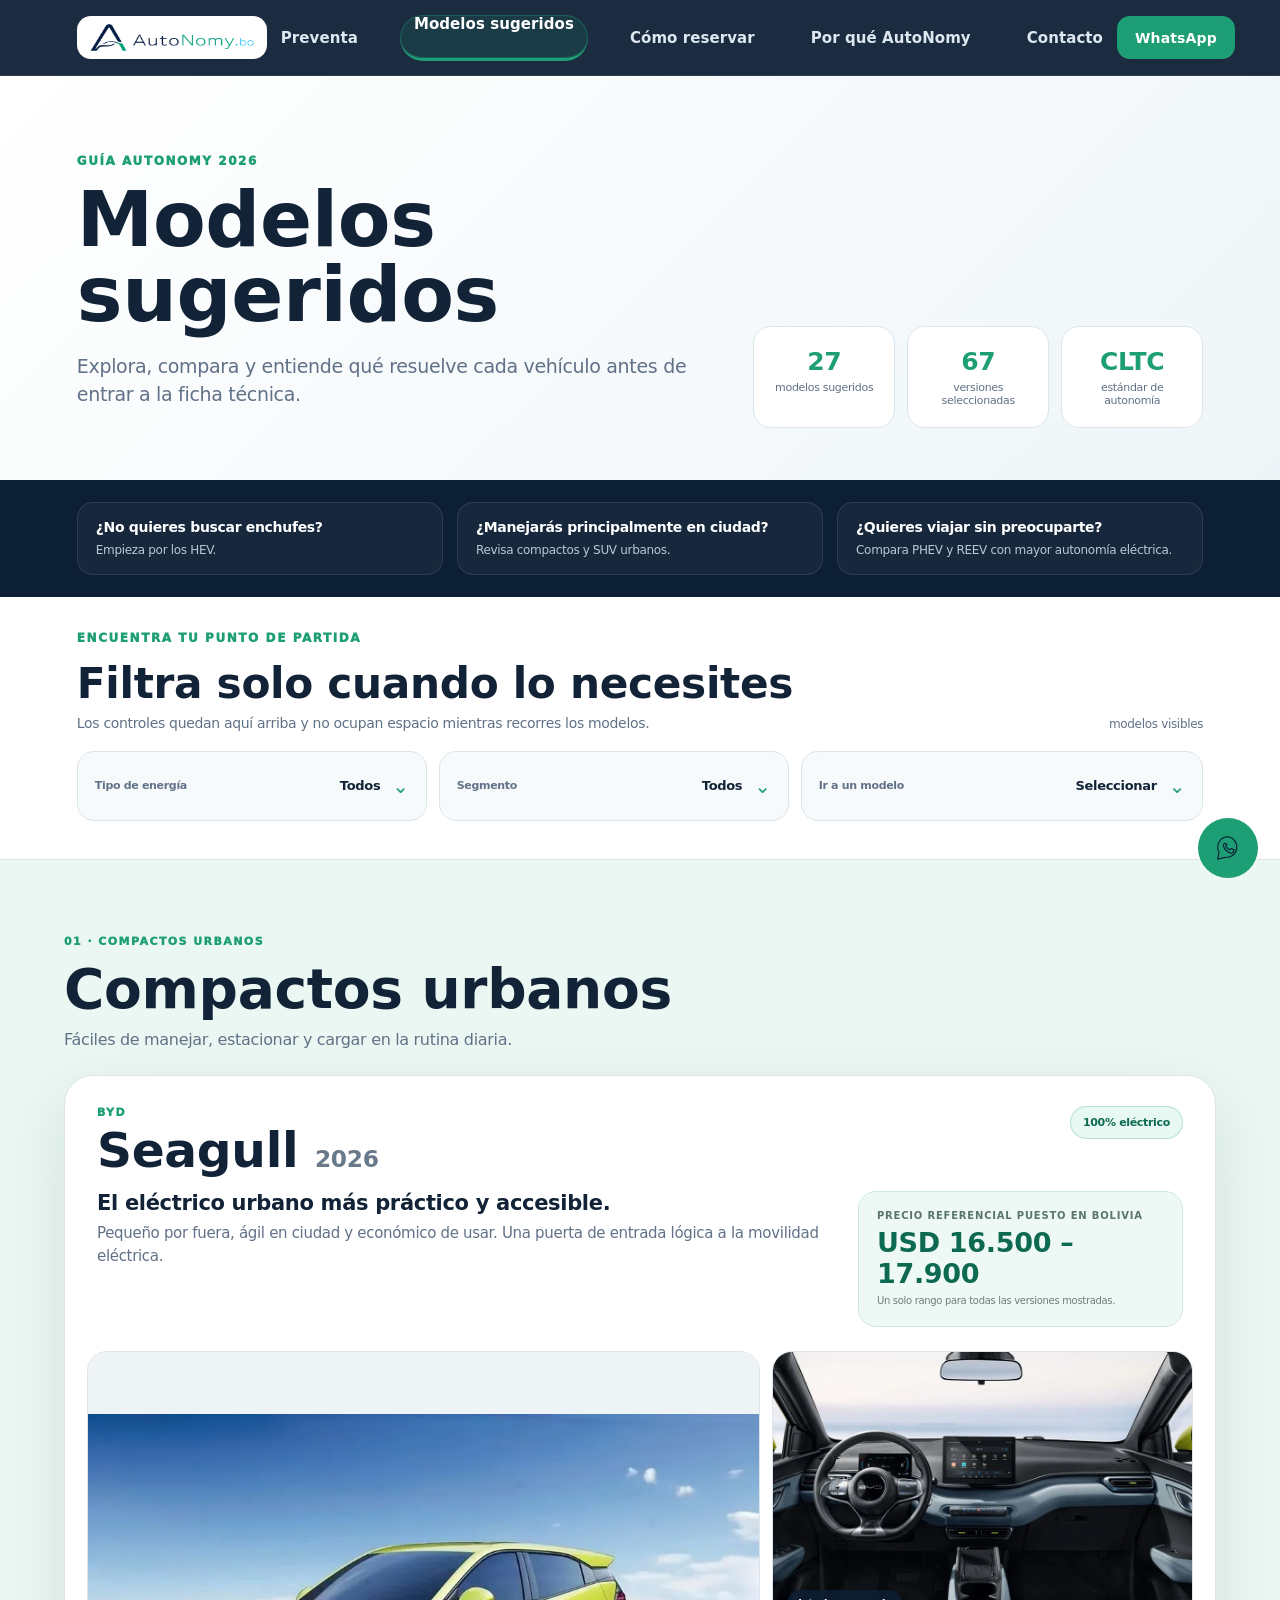
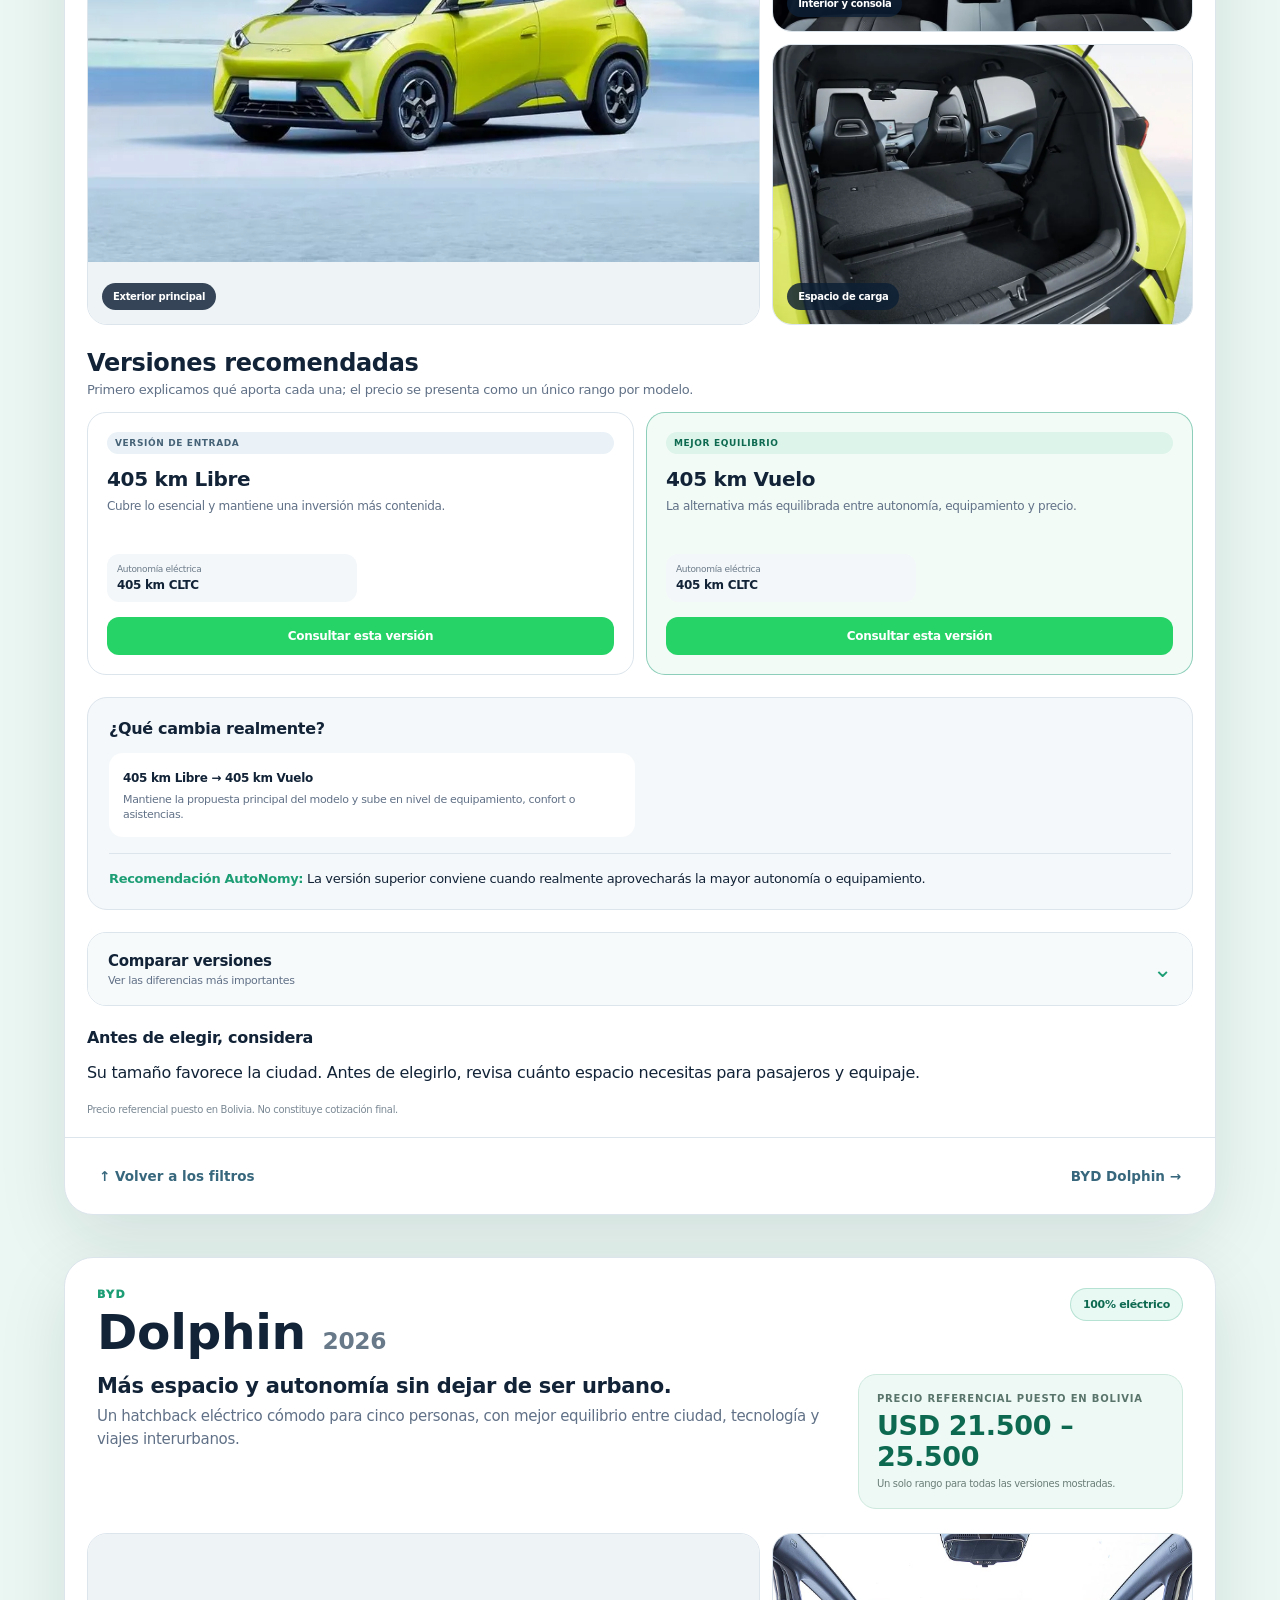
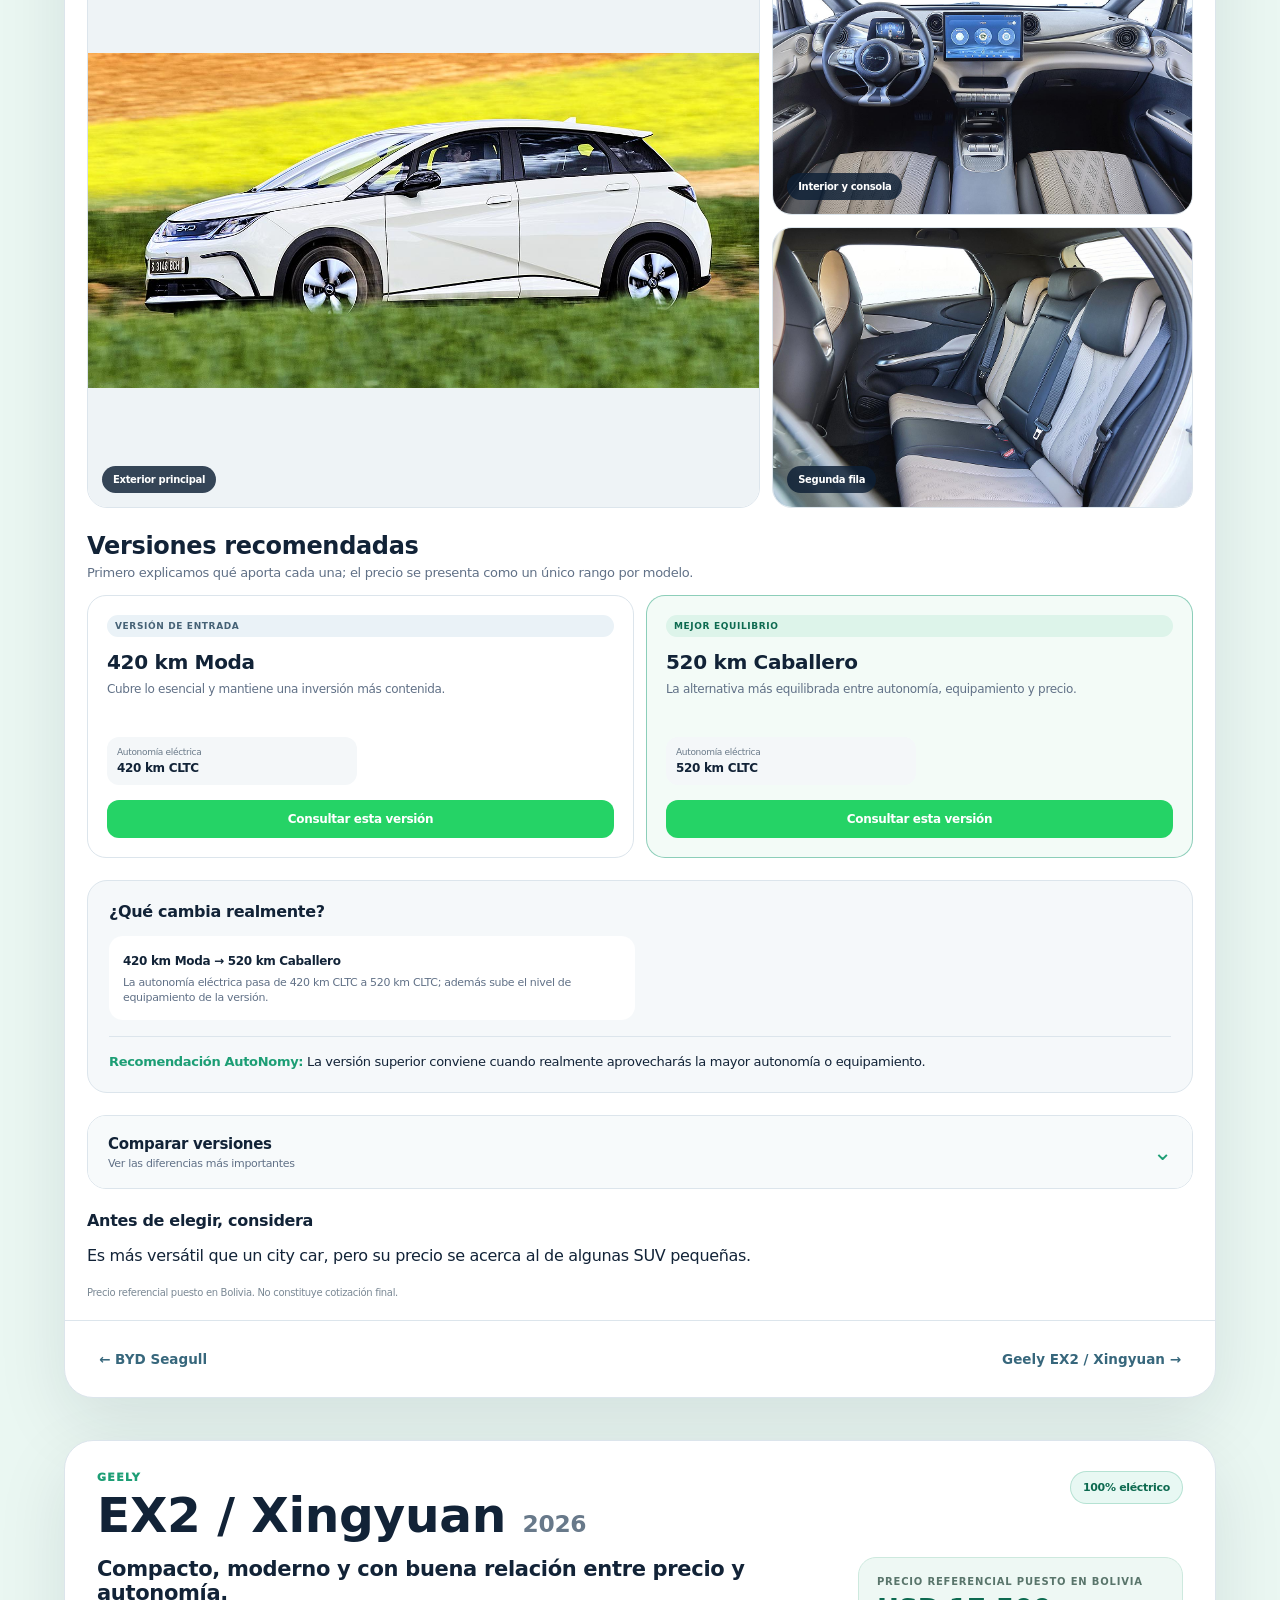
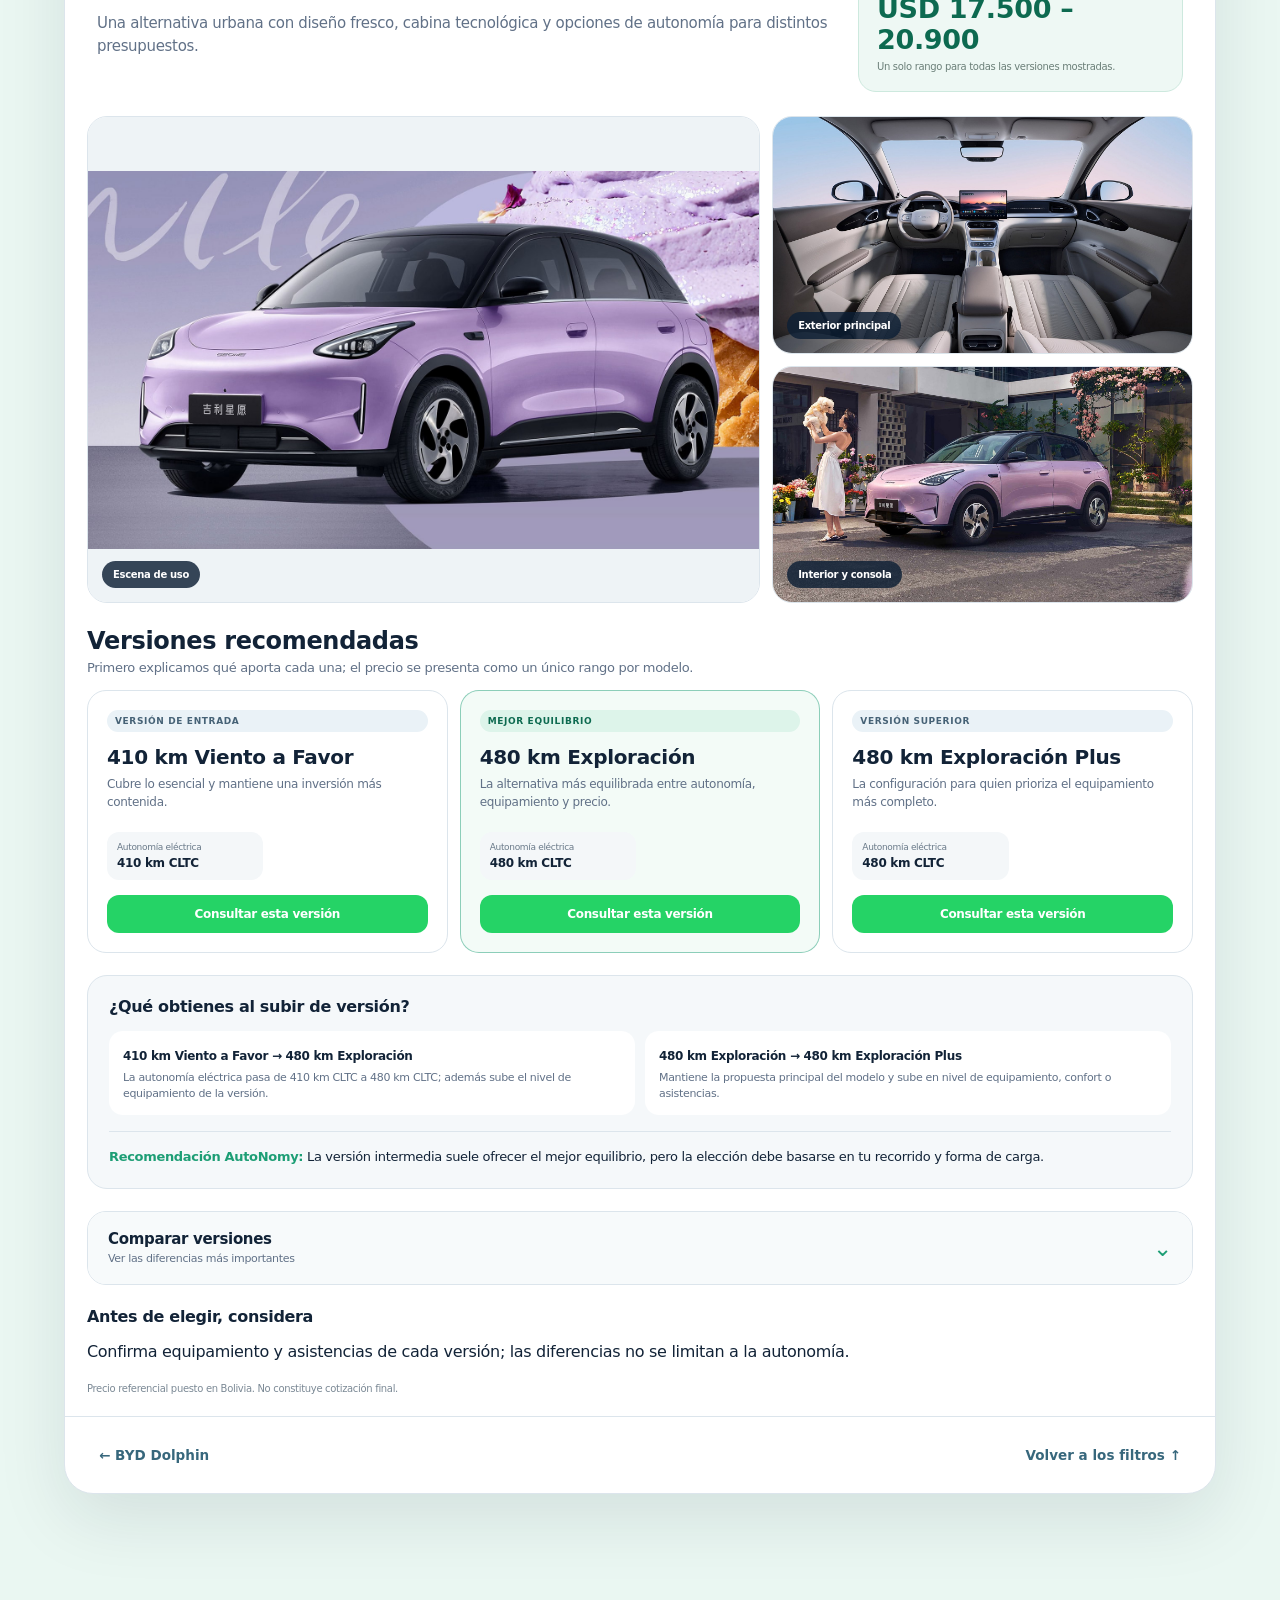
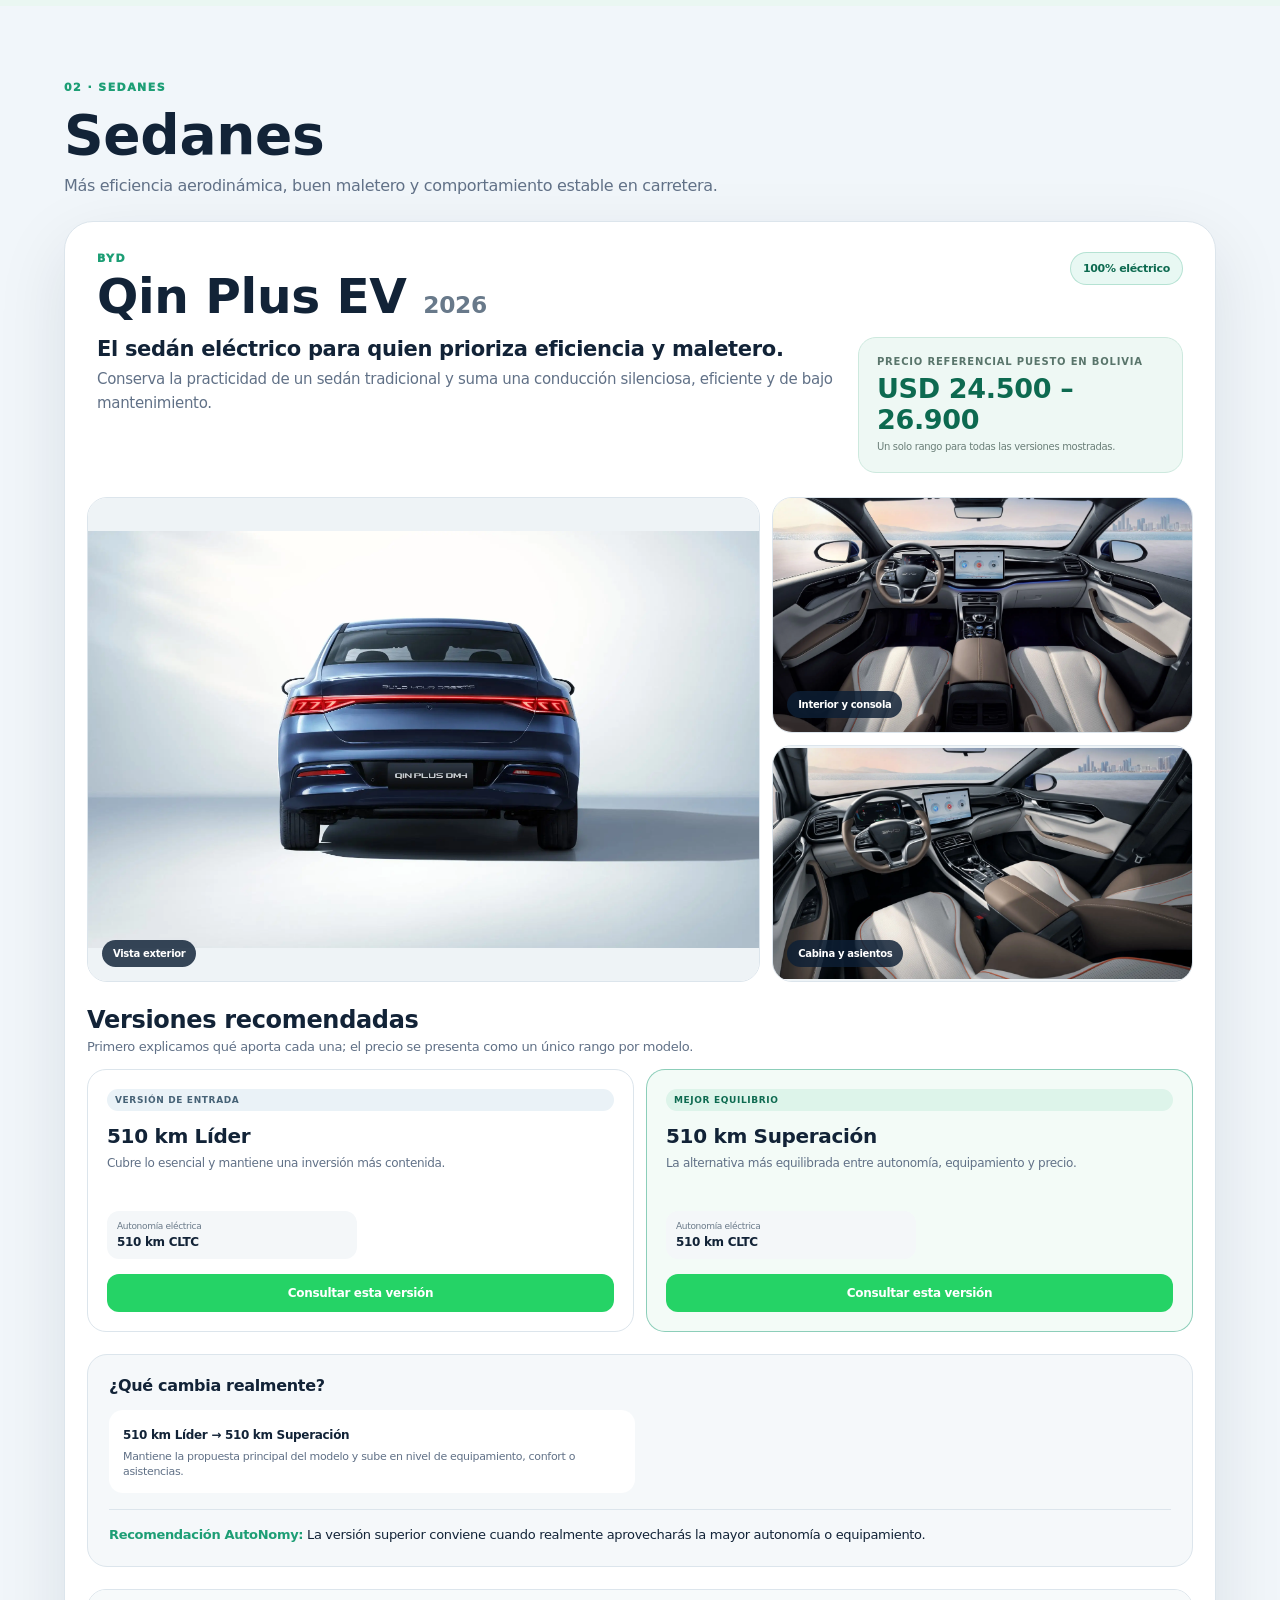
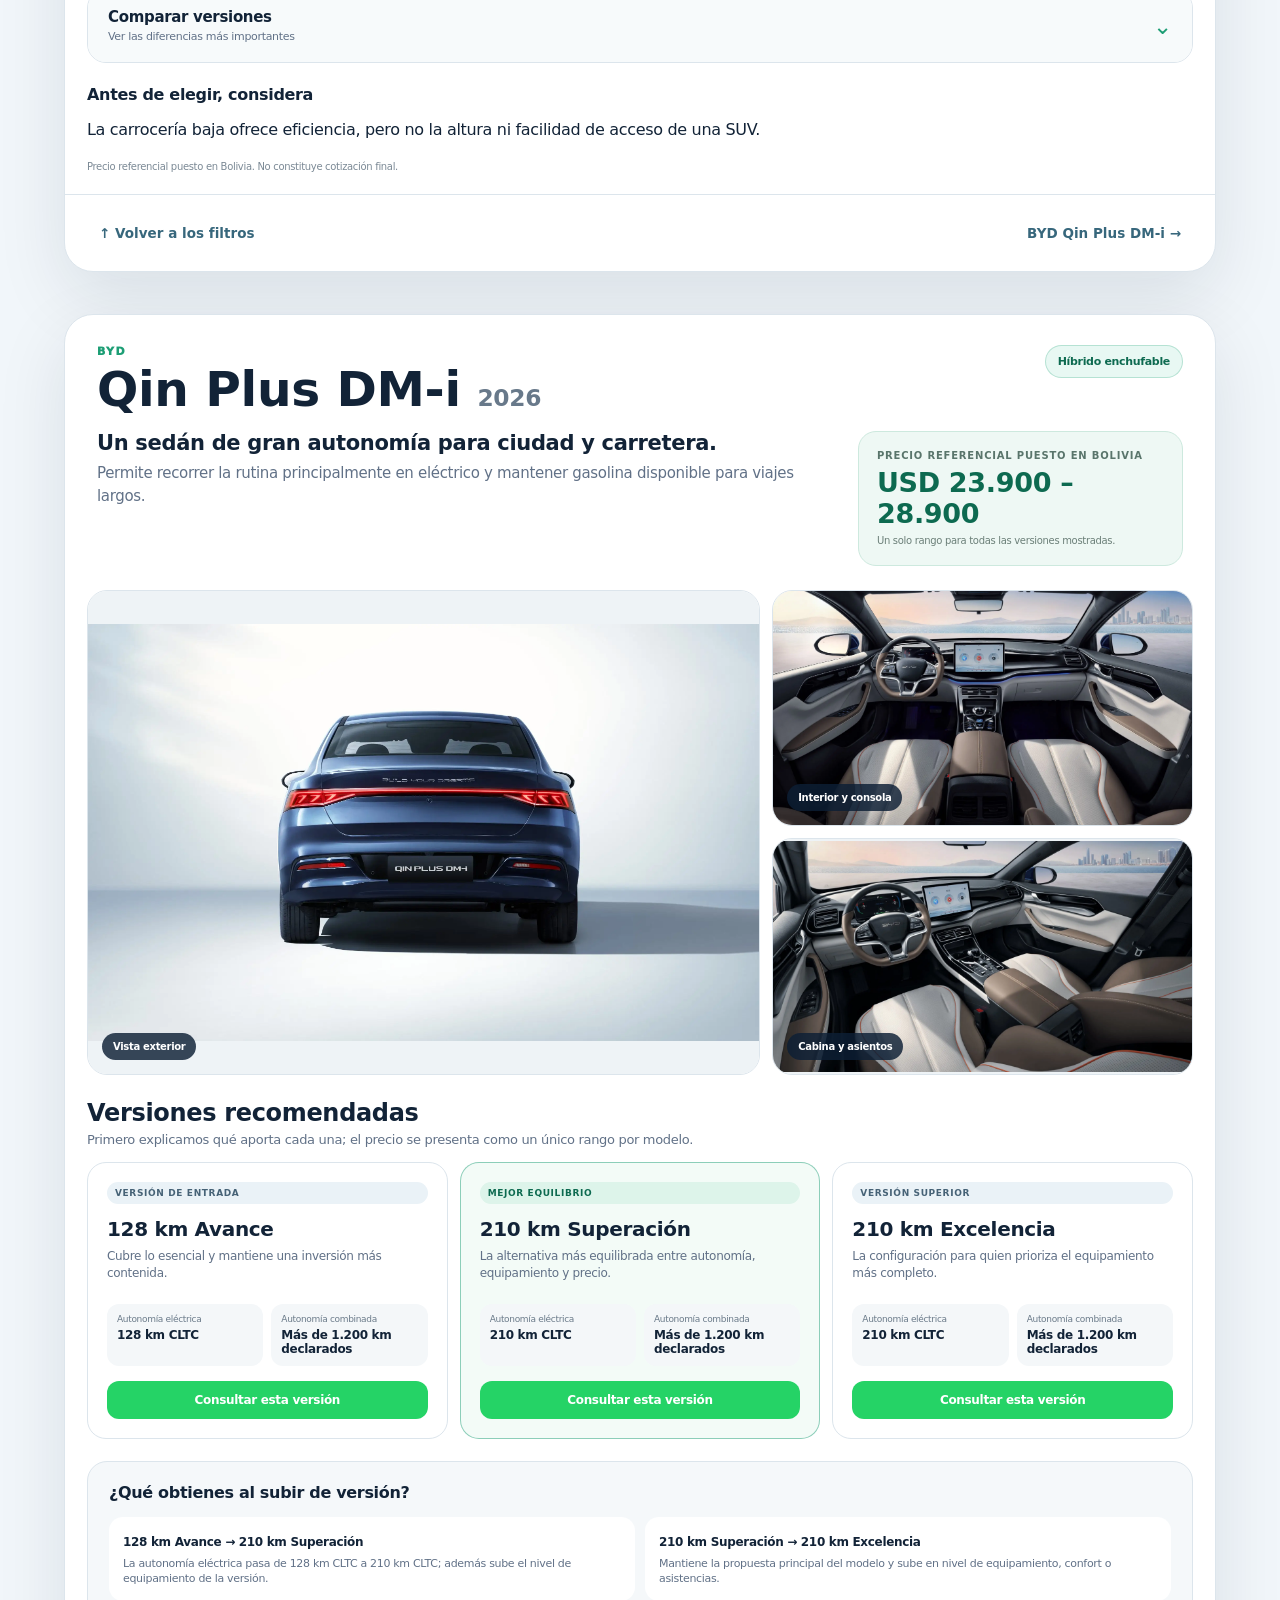
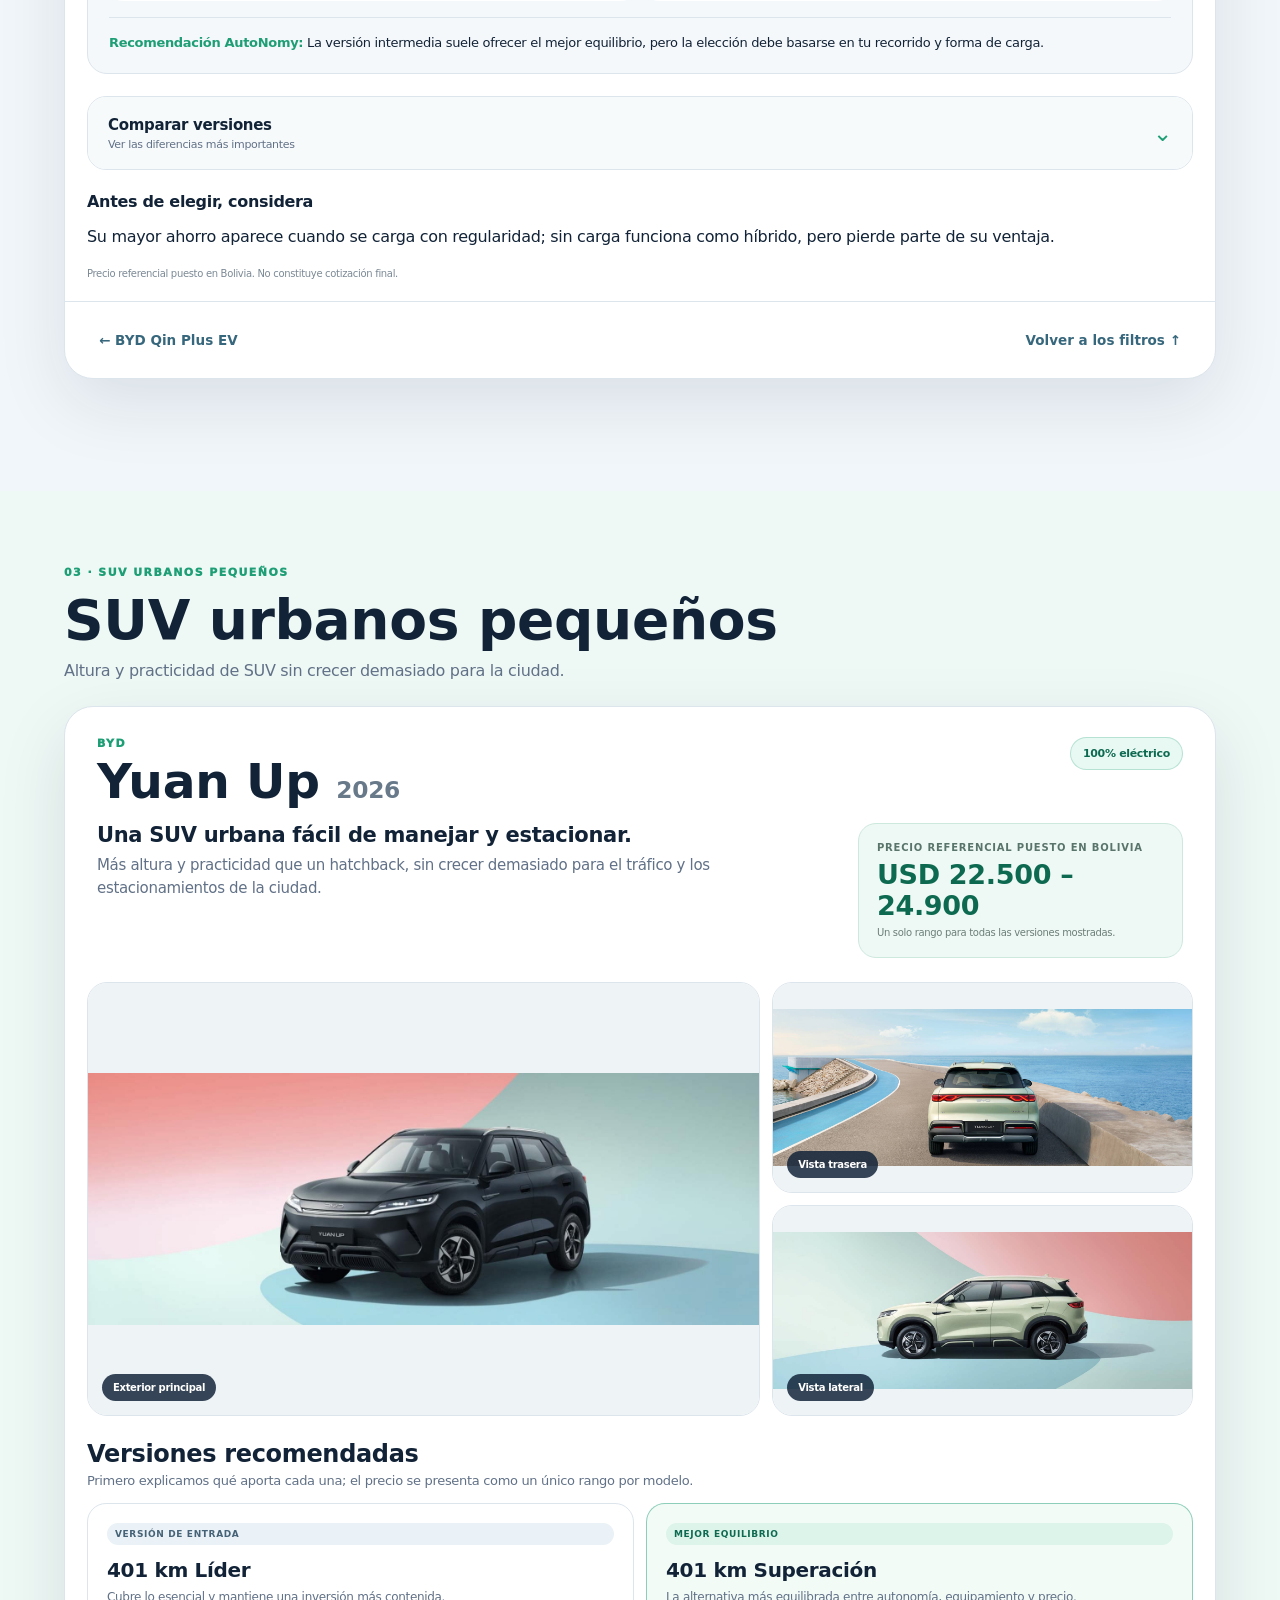
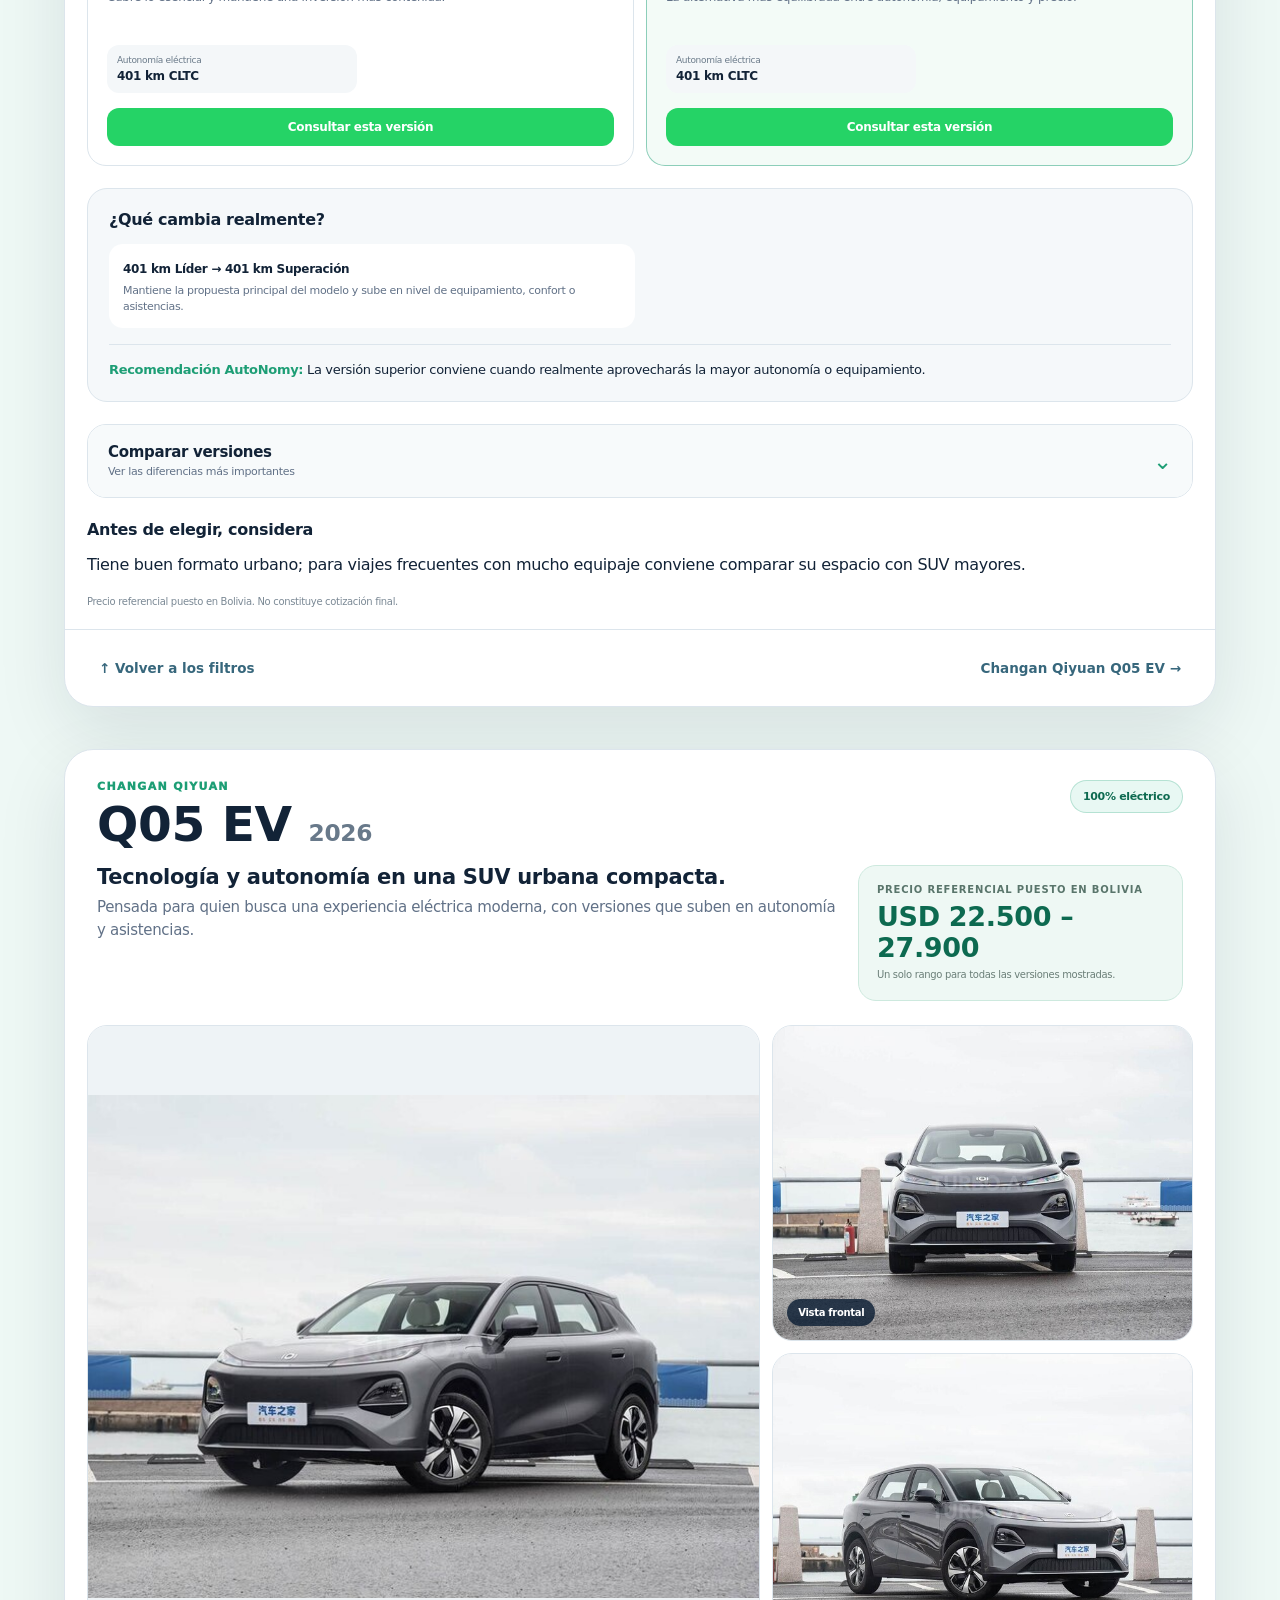
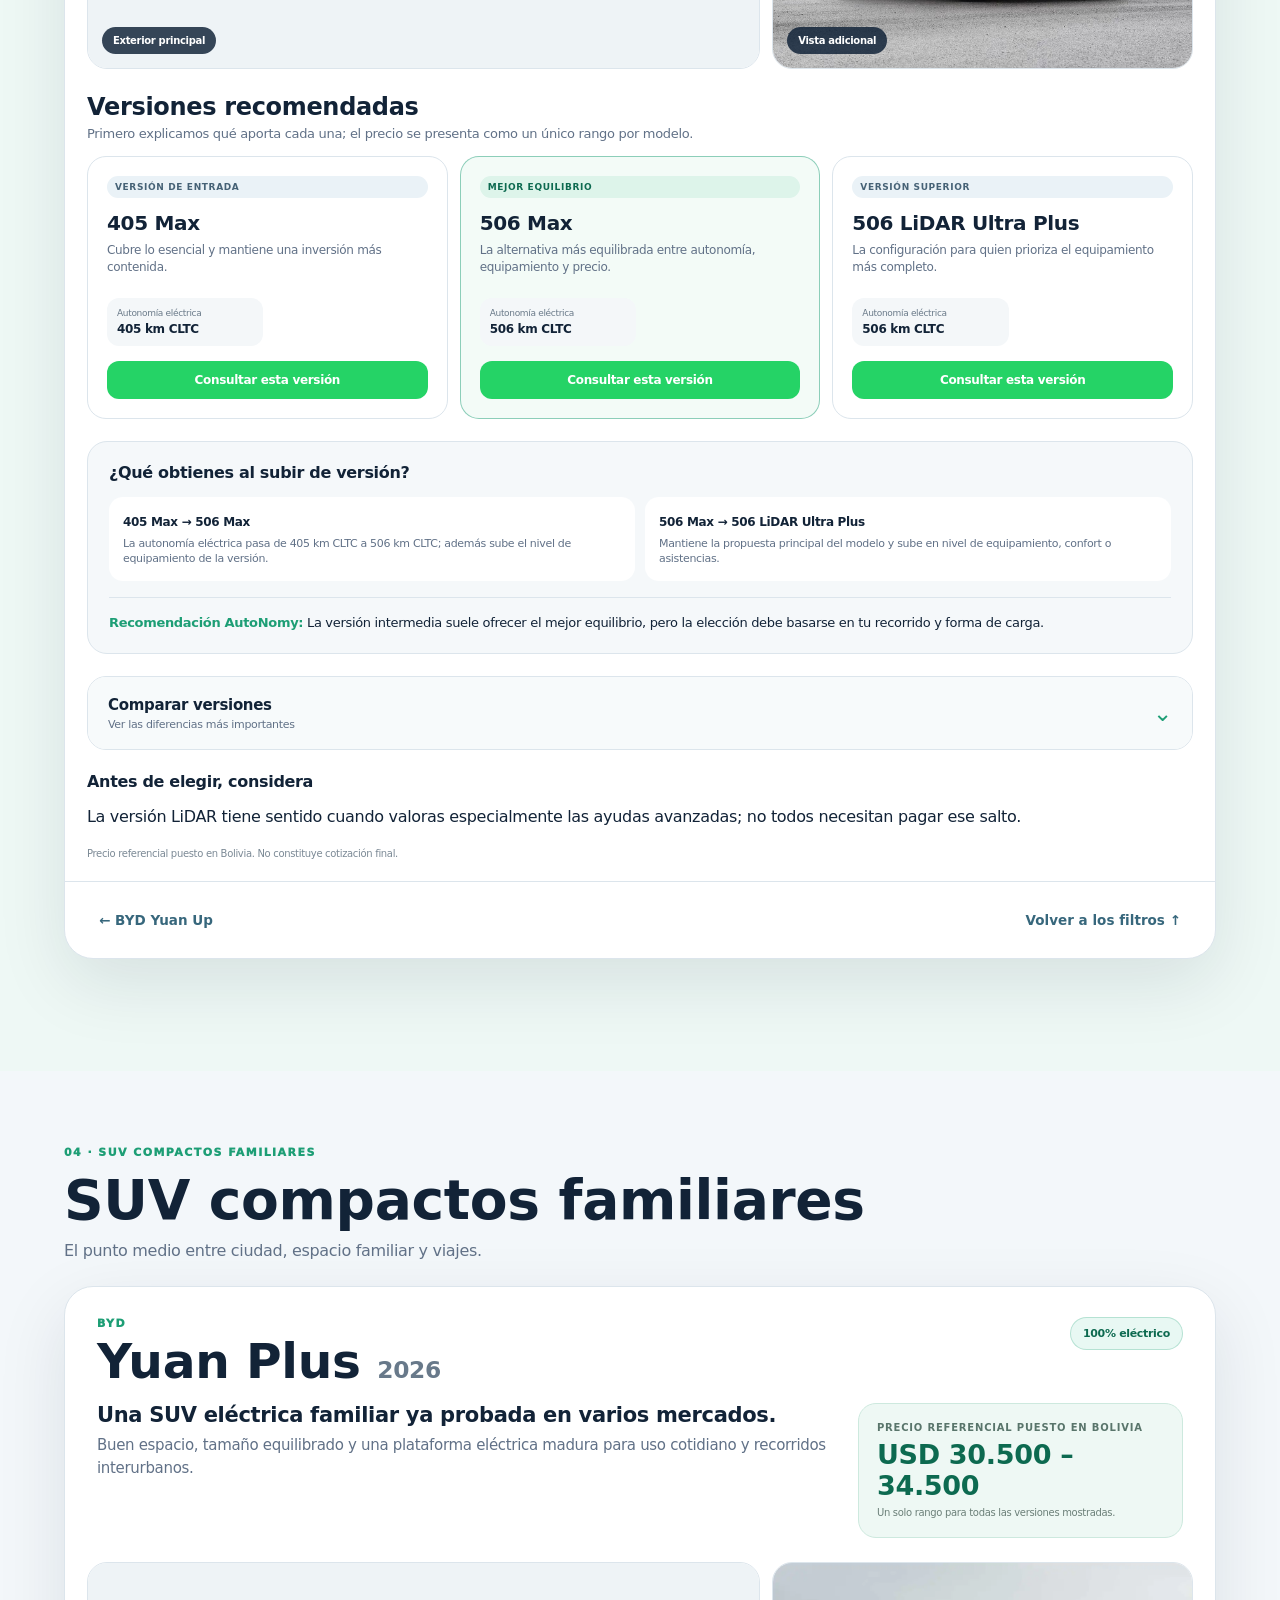
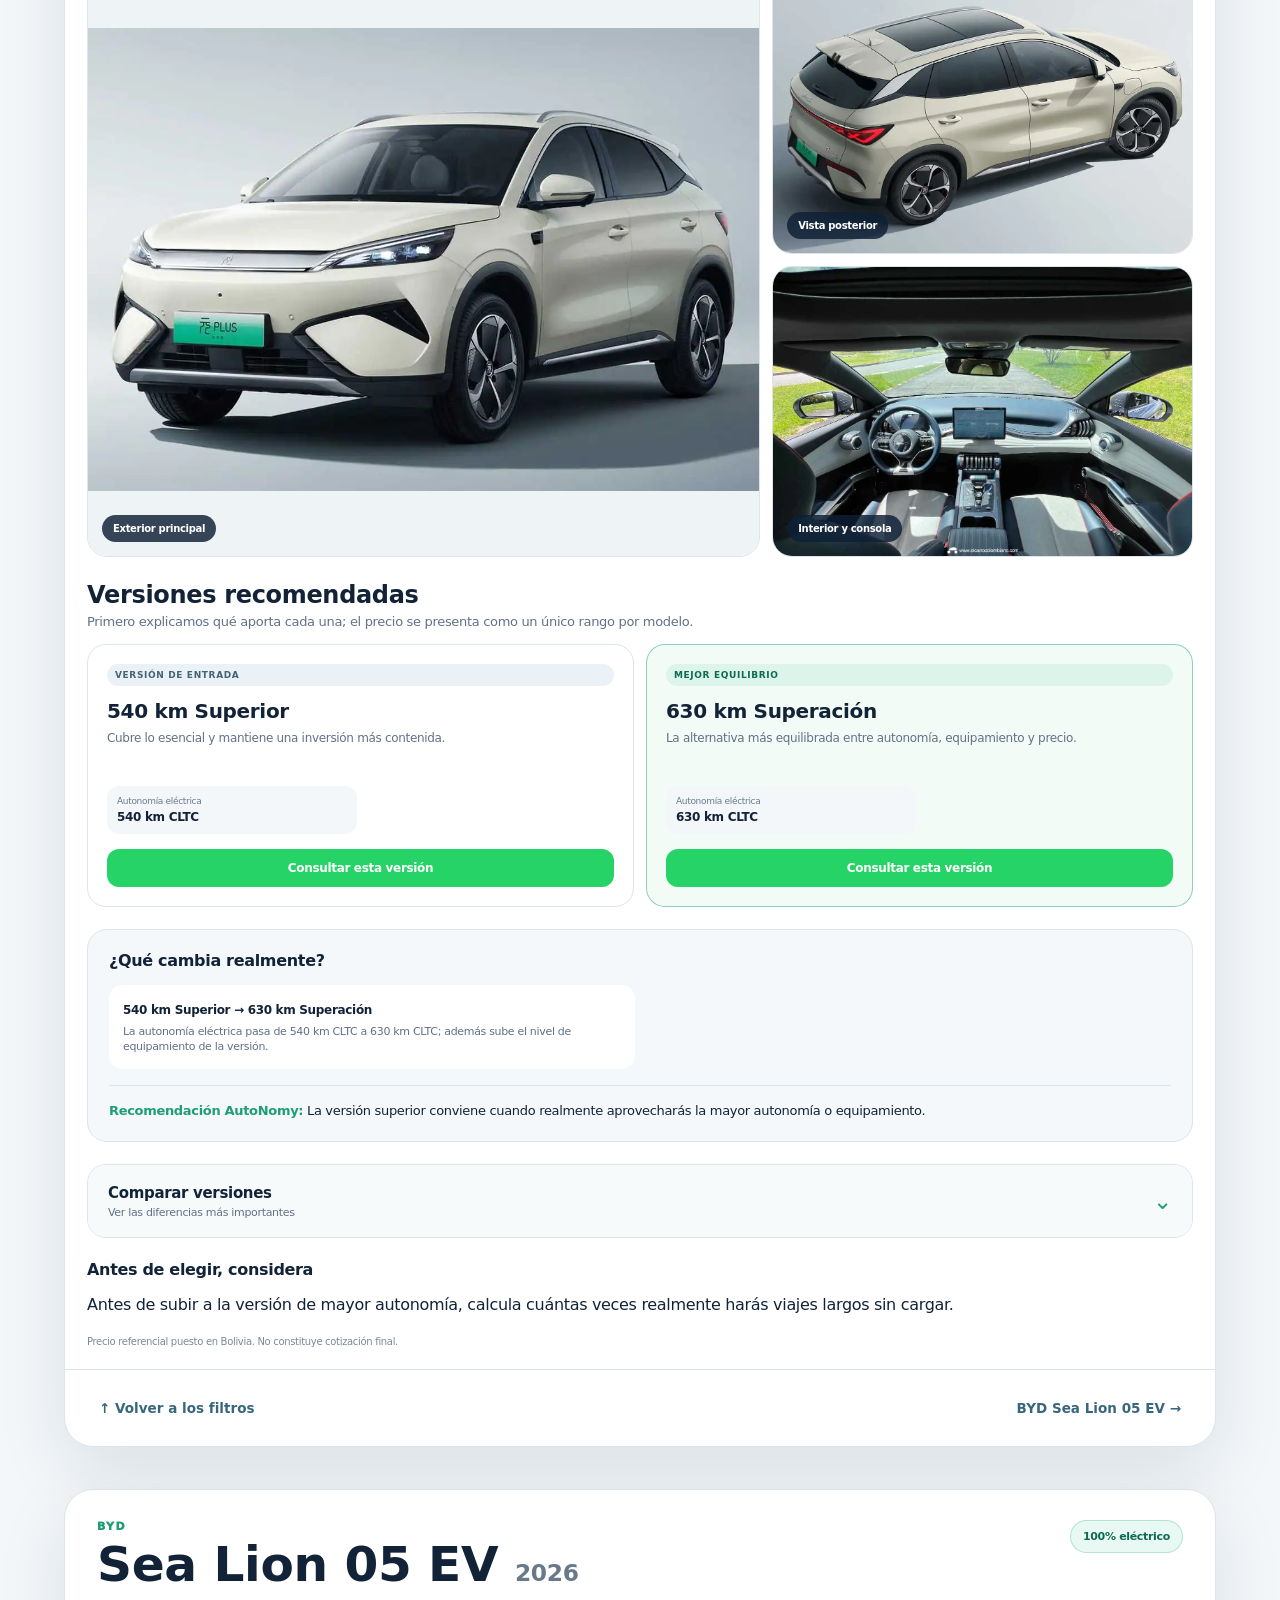
==== modelos-sugeridos.html @ 7941751a "Update modelos-sugeridos.html" ====
<!doctype html>
<html lang="es">
<head>
  <meta charset="UTF-8">
  <meta name="viewport" content="width=device-width, initial-scale=1.0">
  <title>Modelos sugeridos 2026 | AutoNomy.bo</title>
  <meta name="description" content="Guía AutoNomy de modelos electrificados sugeridos para Bolivia.">
  <meta name="theme-color" content="#0D1F35">
  <link rel="stylesheet" href="modelos-sugeridos.css">
</head>
<body>
  <header class="site-header">
    <a class="logo-wrap" href="index.html" aria-label="AutoNomy.bo inicio">
      <img src="assets/autonomy-logo.png" alt="AutoNomy.bo">
    </a>

    <nav class="nav-links" aria-label="Navegación principal">
      <a href="index.html#vehiculos">Preventa</a>
      <a class="active" href="modelos-sugeridos.html">Modelos sugeridos</a>
      <a href="index.html#reservar">Cómo reservar</a>
      <a href="index.html#autonomy">Por qué AutoNomy</a>
      <a href="index.html#contacto">Contacto</a>
    </nav>

    <a id="header-whatsapp" class="header-cta" target="_blank" rel="noopener">
      WhatsApp
    </a>
  </header>

  <main>
    <section class="page-hero">
      <div>
        <p class="eyebrow">Guía AutoNomy 2026</p>
        <h1>Modelos sugeridos</h1>
        <p>Explora, compara y entiende qué resuelve cada vehículo antes de entrar a la ficha técnica.</p>
      </div>
      <div class="hero-stats">
        <article><strong>27</strong><span>modelos sugeridos</span></article>
        <article><strong>67</strong><span>versiones seleccionadas</span></article>
        <article><strong>CLTC</strong><span>estándar de autonomía</span></article>
      </div>
    </section>

    <section class="quick-guidance">
      <article><strong>¿No quieres buscar enchufes?</strong><span>Empieza por los HEV.</span></article>
      <article><strong>¿Manejarás principalmente en ciudad?</strong><span>Revisa compactos y SUV urbanos.</span></article>
      <article><strong>¿Quieres viajar sin preocuparte?</strong><span>Compara PHEV y REEV con mayor autonomía eléctrica.</span></article>
    </section>

    <section id="filter-navigation" class="navigation-hub">
      <div class="filter-hub-heading">
        <div>
          <p class="eyebrow">Encuentra tu punto de partida</p>
          <h2>Filtra solo cuando lo necesites</h2>
          <p>Los controles quedan aquí arriba y no ocupan espacio mientras recorres los modelos.</p>
        </div>
        <div class="filter-status">
          <span class="filter-counter"></span>
          <button class="clear-filters" type="button">Limpiar filtros</button>
        </div>
      </div>

      <div class="filter-accordion">
        <details class="filter-panel" id="energy-filter-panel">
          <summary>
            <span>Tipo de energía</span>
            <strong id="energy-filter-summary">Todos</strong>
          </summary>
          <nav id="energy-nav" class="filter-options" aria-label="Filtrar por energía"></nav>
        </details>

        <details class="filter-panel" id="segment-filter-panel">
          <summary>
            <span>Segmento</span>
            <strong id="segment-filter-summary">Todos</strong>
          </summary>
          <nav id="segment-nav" class="filter-options" aria-label="Filtrar por segmento"></nav>
        </details>

        <details class="filter-panel filter-panel--models" id="model-filter-panel">
          <summary>
            <span>Ir a un modelo</span>
            <strong id="model-filter-summary">Seleccionar</strong>
          </summary>
          <nav id="model-nav" class="filter-options filter-options--models" aria-label="Ir a un modelo"></nav>
        </details>
      </div>
    </section>

    <div id="catalog"></div>

    <section class="final-cta">
      <p class="eyebrow">Asesoría AutoNomy</p>
      <h2>La mejor opción no siempre es la de mayor autonomía.</h2>
      <p>Cuéntanos cómo manejas, cuánto viajas y dónde puedes cargar. Te ayudamos a reducir la lista.</p>
      <a id="final-whatsapp" target="_blank" rel="noopener">Consultar por WhatsApp</a>
    </section>
  </main>

  <footer>
    <span>AutoNomy.bo · Movilidad que evoluciona</span>
    <a href="index.html">Volver a la preventa</a>
  </footer>

  <button id="back-to-top" type="button" aria-label="Volver arriba">↑</button>
  <a id="floating-whatsapp" class="floating-whatsapp" target="_blank" rel="noopener">
    <img src="assets/whatsapp.svg" alt="">
  </a>

  <div id="catalog-lightbox" class="catalog-lightbox" hidden role="dialog" aria-modal="true" aria-label="Galería ampliada del modelo">
    <button class="catalog-lightbox__close" type="button" aria-label="Cerrar galería">×</button>
    <img src="" alt="">
    <p></p>
  </div>

  <script>
    window.AUTONOMY_CATALOG = {"whatsapp": "59163560315", "priceDisclaimer": "Precio referencial puesto en Bolivia. No constituye cotización final.", "dataDisclaimer": "", "segments": [{"id": "compactos", "title": "Compactos urbanos", "short": "Compactos urbanos", "subtitle": "Fáciles de manejar, estacionar y cargar en la rutina diaria.", "background": "#EAF7F2", "accent": "#1D9E75"}, {"id": "sedanes", "title": "Sedanes", "short": "Sedanes", "subtitle": "Más eficiencia aerodinámica, buen maletero y comportamiento estable en carretera.", "background": "#F1F6FA", "accent": "#1D9E75"}, {"id": "suv-urbanos", "title": "SUV urbanos pequeños", "short": "SUV urbanos pequeños", "subtitle": "Altura y practicidad de SUV sin crecer demasiado para la ciudad.", "background": "#EEF8F5", "accent": "#1D9E75"}, {"id": "suv-compactos", "title": "SUV compactos familiares", "short": "SUV compactos familiares", "subtitle": "El punto medio entre ciudad, espacio familiar y viajes.", "background": "#F3F7FA", "accent": "#1D9E75"}, {"id": "suv-medianos", "title": "SUV medianos familiares", "short": "SUV medianos familiares", "subtitle": "Más amplitud, confort y presencia para uso familiar frecuente.", "background": "#EEF7F4", "accent": "#1D9E75"}, {"id": "aventureros", "title": "Off-road y aventura", "short": "Off-road y aventura", "subtitle": "Diseño robusto y mayor capacidad para caminos y escapadas.", "background": "#F4F7FA", "accent": "#1D9E75"}, {"id": "exigentes", "title": "HEV tradicionales y SUV de uso exigente", "short": "HEV tradicionales y SUV de uso exigente", "subtitle": "Opciones para quien prioriza viajes, capacidad o uso sin enchufes.", "background": "#EEF6F3", "accent": "#1D9E75"}], "models": [{"segment": "compactos", "segment_label": "Compactos urbanos", "brand": "BYD", "name": "Seagull", "tech": "100% eléctrico", "tagline": "El eléctrico urbano más práctico y accesible.", "description": "Pequeño por fuera, ágil en ciudad y económico de usar. Una puerta de entrada lógica a la movilidad eléctrica.", "consider": "Su tamaño favorece la ciudad. Antes de elegirlo, revisa cuánto espacio necesitas para pasajeros y equipaje.", "versions": [{"name": "405 km Libre", "evRange": "405 km CLTC", "combined": "No aplica", "price": 16500, "role": "Versión de entrada", "recommended": false, "summary": "Cubre lo esencial y mantiene una inversión más contenida.", "battery": "Dato por confirmar", "power": "Dato por confirmar", "torque": "Dato por confirmar", "drivetrain": "Dato por confirmar", "dc": "Dato por confirmar", "ac": "Dato por confirmar", "camera": "Dato por confirmar", "adas": "Dato por confirmar"}, {"name": "405 km Vuelo", "evRange": "405 km CLTC", "combined": "No aplica", "price": 17900, "role": "Mejor equilibrio", "recommended": true, "summary": "La alternativa más equilibrada entre autonomía, equipamiento y precio.", "battery": "Dato por confirmar", "power": "Dato por confirmar", "torque": "Dato por confirmar", "drivetrain": "Dato por confirmar", "dc": "Dato por confirmar", "ac": "Dato por confirmar", "camera": "Dato por confirmar", "adas": "Dato por confirmar"}], "id": "byd-seagull", "images": ["assets/modelos-reales/byd-seagull/exterior.webp", "assets/modelos-reales/byd-seagull/interior.webp", "assets/modelos-reales/byd-seagull/espacio.webp"], "image_status": "real", "persona": "El eléctrico urbano más práctico y accesible.", "competitors": ["Alternativas del mismo segmento", "Versiones cercanas en precio"], "rangeMin": 16500, "rangeMax": 17900, "common": {"dimensions": "Dato por confirmar", "wheelbase": "Dato por confirmar", "seats": "4–5 plazas", "trunk": "Dato por confirmar", "suspension": "Dato por confirmar", "screen": "Dato por confirmar", "instrument": "Dato por confirmar", "v2l": "Dato por confirmar"}, "upgrade": [{"from": "405 km Libre", "to": "405 km Vuelo", "text": "Sube en autonomía, equipamiento o asistencias. Los detalles exactos quedan pendientes de validar por versión."}], "recommendation": "La versión superior conviene cuando realmente aprovecharás la mayor autonomía o equipamiento.", "imageLabels": ["Exterior principal", "Interior y consola", "Espacio de carga"]}, {"segment": "compactos", "segment_label": "Compactos urbanos", "brand": "BYD", "name": "Dolphin", "tech": "100% eléctrico", "tagline": "Más espacio y autonomía sin dejar de ser urbano.", "description": "Un hatchback eléctrico cómodo para cinco personas, con mejor equilibrio entre ciudad, tecnología y viajes interurbanos.", "consider": "Es más versátil que un city car, pero su precio se acerca al de algunas SUV pequeñas.", "versions": [{"name": "420 km Moda", "evRange": "420 km CLTC", "combined": "No aplica", "price": 21500, "role": "Versión de entrada", "recommended": false, "summary": "Cubre lo esencial y mantiene una inversión más contenida.", "battery": "Dato por confirmar", "power": "Dato por confirmar", "torque": "Dato por confirmar", "drivetrain": "Dato por confirmar", "dc": "Dato por confirmar", "ac": "Dato por confirmar", "camera": "Dato por confirmar", "adas": "Dato por confirmar"}, {"name": "520 km Caballero", "evRange": "520 km CLTC", "combined": "No aplica", "price": 25500, "role": "Mejor equilibrio", "recommended": true, "summary": "La alternativa más equilibrada entre autonomía, equipamiento y precio.", "battery": "Dato por confirmar", "power": "Dato por confirmar", "torque": "Dato por confirmar", "drivetrain": "Dato por confirmar", "dc": "Dato por confirmar", "ac": "Dato por confirmar", "camera": "Dato por confirmar", "adas": "Dato por confirmar"}], "id": "byd-dolphin", "images": ["assets/modelos-reales/byd-dolphin/exterior.jpg", "assets/modelos-reales/byd-dolphin/interior.jpg", "assets/modelos-reales/byd-dolphin/espacio.jpg"], "image_status": "real", "persona": "Más espacio y autonomía sin dejar de ser urbano.", "competitors": ["Alternativas del mismo segmento", "Versiones cercanas en precio"], "rangeMin": 21500, "rangeMax": 25500, "common": {"dimensions": "Dato por confirmar", "wheelbase": "Dato por confirmar", "seats": "5 plazas", "trunk": "Dato por confirmar", "suspension": "Dato por confirmar", "screen": "Dato por confirmar", "instrument": "Dato por confirmar", "v2l": "Dato por confirmar"}, "upgrade": [{"from": "420 km Moda", "to": "520 km Caballero", "text": "Sube en autonomía, equipamiento o asistencias. Los detalles exactos quedan pendientes de validar por versión."}], "recommendation": "La versión superior conviene cuando realmente aprovecharás la mayor autonomía o equipamiento.", "imageLabels": ["Exterior principal", "Interior y consola", "Segunda fila"]}, {"segment": "compactos", "segment_label": "Compactos urbanos", "brand": "Geely", "name": "EX2 / Xingyuan", "tech": "100% eléctrico", "tagline": "Compacto, moderno y con buena relación entre precio y autonomía.", "description": "Una alternativa urbana con diseño fresco, cabina tecnológica y opciones de autonomía para distintos presupuestos.", "consider": "Confirma equipamiento y asistencias de cada versión; las diferencias no se limitan a la autonomía.", "versions": [{"name": "410 km Viento a Favor", "evRange": "410 km CLTC", "combined": "No aplica", "price": 17500, "role": "Versión de entrada", "recommended": false, "summary": "Cubre lo esencial y mantiene una inversión más contenida.", "battery": "Dato por confirmar", "power": "Dato por confirmar", "torque": "Dato por confirmar", "drivetrain": "Dato por confirmar", "dc": "Dato por confirmar", "ac": "Dato por confirmar", "camera": "Dato por confirmar", "adas": "Dato por confirmar"}, {"name": "480 km Exploración", "evRange": "480 km CLTC", "combined": "No aplica", "price": 19500, "role": "Mejor equilibrio", "recommended": true, "summary": "La alternativa más equilibrada entre autonomía, equipamiento y precio.", "battery": "Dato por confirmar", "power": "Dato por confirmar", "torque": "Dato por confirmar", "drivetrain": "Dato por confirmar", "dc": "Dato por confirmar", "ac": "Dato por confirmar", "camera": "Dato por confirmar", "adas": "Dato por confirmar"}, {"name": "480 km Exploración Plus", "evRange": "480 km CLTC", "combined": "No aplica", "price": 20900, "role": "Versión superior", "recommended": false, "summary": "La configuración para quien prioriza el equipamiento más completo.", "battery": "Dato por confirmar", "power": "Dato por confirmar", "torque": "Dato por confirmar", "drivetrain": "Dato por confirmar", "dc": "Dato por confirmar", "ac": "Dato por confirmar", "camera": "Dato por confirmar", "adas": "Dato por confirmar"}], "id": "geely-ex2-xingyuan", "images": ["assets/modelos-reales/geely-ex2-xingyuan/exterior.jpg", "assets/modelos-reales/geely-ex2-xingyuan/interior.jpg", "assets/modelos-reales/geely-ex2-xingyuan/espacio.jpg"], "image_status": "real", "persona": "Compacto, moderno y con buena relación entre precio y autonomía.", "competitors": ["Alternativas del mismo segmento", "Versiones cercanas en precio"], "rangeMin": 17500, "rangeMax": 20900, "common": {"dimensions": "Dato por confirmar", "wheelbase": "Dato por confirmar", "seats": "5 plazas", "trunk": "Dato por confirmar", "suspension": "Dato por confirmar", "screen": "Dato por confirmar", "instrument": "Dato por confirmar", "v2l": "Dato por confirmar"}, "upgrade": [{"from": "410 km Viento a Favor", "to": "480 km Exploración", "text": "Sube en autonomía, equipamiento o asistencias. Los detalles exactos quedan pendientes de validar por versión."}, {"from": "480 km Exploración", "to": "480 km Exploración Plus", "text": "Sube en autonomía, equipamiento o asistencias. Los detalles exactos quedan pendientes de validar por versión."}], "recommendation": "La versión intermedia suele ofrecer el mejor equilibrio, pero la elección debe basarse en tu recorrido y forma de carga.", "imageLabels": ["Escena de uso", "Exterior principal", "Interior y consola"]}, {"segment": "sedanes", "segment_label": "Sedanes", "brand": "BYD", "name": "Qin Plus EV", "tech": "100% eléctrico", "tagline": "El sedán eléctrico para quien prioriza eficiencia y maletero.", "description": "Conserva la practicidad de un sedán tradicional y suma una conducción silenciosa, eficiente y de bajo mantenimiento.", "consider": "La carrocería baja ofrece eficiencia, pero no la altura ni facilidad de acceso de una SUV.", "versions": [{"name": "510 km Líder", "evRange": "510 km CLTC", "combined": "No aplica", "price": 24500, "role": "Versión de entrada", "recommended": false, "summary": "Cubre lo esencial y mantiene una inversión más contenida.", "battery": "Dato por confirmar", "power": "Dato por confirmar", "torque": "Dato por confirmar", "drivetrain": "Dato por confirmar", "dc": "Dato por confirmar", "ac": "Dato por confirmar", "camera": "Dato por confirmar", "adas": "Dato por confirmar"}, {"name": "510 km Superación", "evRange": "510 km CLTC", "combined": "No aplica", "price": 26900, "role": "Mejor equilibrio", "recommended": true, "summary": "La alternativa más equilibrada entre autonomía, equipamiento y precio.", "battery": "Dato por confirmar", "power": "Dato por confirmar", "torque": "Dato por confirmar", "drivetrain": "Dato por confirmar", "dc": "Dato por confirmar", "ac": "Dato por confirmar", "camera": "Dato por confirmar", "adas": "Dato por confirmar"}], "id": "byd-qin-plus-ev", "images": ["assets/modelos-reales/byd-qin-plus/01-main.webp", "assets/modelos-reales/byd-qin-plus/02-view.webp", "assets/modelos-reales/byd-qin-plus/03-detail.webp"], "image_status": "real", "persona": "El sedán eléctrico para quien prioriza eficiencia y maletero.", "competitors": ["Alternativas del mismo segmento", "Versiones cercanas en precio"], "rangeMin": 24500, "rangeMax": 26900, "common": {"dimensions": "Dato por confirmar", "wheelbase": "Dato por confirmar", "seats": "5 plazas", "trunk": "Dato por confirmar", "suspension": "Dato por confirmar", "screen": "Dato por confirmar", "instrument": "Dato por confirmar", "v2l": "Dato por confirmar"}, "upgrade": [{"from": "510 km Líder", "to": "510 km Superación", "text": "Sube en autonomía, equipamiento o asistencias. Los detalles exactos quedan pendientes de validar por versión."}], "recommendation": "La versión superior conviene cuando realmente aprovecharás la mayor autonomía o equipamiento.", "imageLabels": ["Vista exterior", "Interior y consola", "Cabina y asientos"]}, {"segment": "sedanes", "segment_label": "Sedanes", "brand": "BYD", "name": "Qin Plus DM-i", "tech": "Híbrido enchufable", "tagline": "Un sedán de gran autonomía para ciudad y carretera.", "description": "Permite recorrer la rutina principalmente en eléctrico y mantener gasolina disponible para viajes largos.", "consider": "Su mayor ahorro aparece cuando se carga con regularidad; sin carga funciona como híbrido, pero pierde parte de su ventaja.", "versions": [{"name": "128 km Avance", "evRange": "128 km CLTC", "combined": "Más de 1.200 km declarados", "price": 23900, "role": "Versión de entrada", "recommended": false, "summary": "Cubre lo esencial y mantiene una inversión más contenida.", "battery": "Dato por confirmar", "power": "Dato por confirmar", "torque": "Dato por confirmar", "drivetrain": "Dato por confirmar", "dc": "Dato por confirmar", "ac": "Dato por confirmar", "camera": "Dato por confirmar", "adas": "Dato por confirmar"}, {"name": "210 km Superación", "evRange": "210 km CLTC", "combined": "Más de 1.200 km declarados", "price": 26900, "role": "Mejor equilibrio", "recommended": true, "summary": "La alternativa más equilibrada entre autonomía, equipamiento y precio.", "battery": "Dato por confirmar", "power": "Dato por confirmar", "torque": "Dato por confirmar", "drivetrain": "Dato por confirmar", "dc": "Dato por confirmar", "ac": "Dato por confirmar", "camera": "Dato por confirmar", "adas": "Dato por confirmar"}, {"name": "210 km Excelencia", "evRange": "210 km CLTC", "combined": "Más de 1.200 km declarados", "price": 28900, "role": "Versión superior", "recommended": false, "summary": "La configuración para quien prioriza el equipamiento más completo.", "battery": "Dato por confirmar", "power": "Dato por confirmar", "torque": "Dato por confirmar", "drivetrain": "Dato por confirmar", "dc": "Dato por confirmar", "ac": "Dato por confirmar", "camera": "Dato por confirmar", "adas": "Dato por confirmar"}], "id": "byd-qin-plus-dm-i", "images": ["assets/modelos-reales/byd-qin-plus/01-main.webp", "assets/modelos-reales/byd-qin-plus/02-view.webp", "assets/modelos-reales/byd-qin-plus/03-detail.webp"], "image_status": "real", "persona": "Un sedán de gran autonomía para ciudad y carretera.", "competitors": ["Alternativas del mismo segmento", "Versiones cercanas en precio"], "rangeMin": 23900, "rangeMax": 28900, "common": {"dimensions": "Dato por confirmar", "wheelbase": "Dato por confirmar", "seats": "5 plazas", "trunk": "Dato por confirmar", "suspension": "Dato por confirmar", "screen": "Dato por confirmar", "instrument": "Dato por confirmar", "v2l": "Dato por confirmar"}, "upgrade": [{"from": "128 km Avance", "to": "210 km Superación", "text": "Sube en autonomía, equipamiento o asistencias. Los detalles exactos quedan pendientes de validar por versión."}, {"from": "210 km Superación", "to": "210 km Excelencia", "text": "Sube en autonomía, equipamiento o asistencias. Los detalles exactos quedan pendientes de validar por versión."}], "recommendation": "La versión intermedia suele ofrecer el mejor equilibrio, pero la elección debe basarse en tu recorrido y forma de carga.", "imageLabels": ["Vista exterior", "Interior y consola", "Cabina y asientos"]}, {"segment": "suv-urbanos", "segment_label": "SUV urbanos pequeños", "brand": "BYD", "name": "Yuan Up", "tech": "100% eléctrico", "tagline": "Una SUV urbana fácil de manejar y estacionar.", "description": "Más altura y practicidad que un hatchback, sin crecer demasiado para el tráfico y los estacionamientos de la ciudad.", "consider": "Tiene buen formato urbano; para viajes frecuentes con mucho equipaje conviene comparar su espacio con SUV mayores.", "versions": [{"name": "401 km Líder", "evRange": "401 km CLTC", "combined": "No aplica", "price": 22500, "role": "Versión de entrada", "recommended": false, "summary": "Cubre lo esencial y mantiene una inversión más contenida.", "battery": "Dato por confirmar", "power": "Dato por confirmar", "torque": "Dato por confirmar", "drivetrain": "Dato por confirmar", "dc": "Dato por confirmar", "ac": "Dato por confirmar", "camera": "Dato por confirmar", "adas": "Dato por confirmar"}, {"name": "401 km Superación", "evRange": "401 km CLTC", "combined": "No aplica", "price": 24900, "role": "Mejor equilibrio", "recommended": true, "summary": "La alternativa más equilibrada entre autonomía, equipamiento y precio.", "battery": "Dato por confirmar", "power": "Dato por confirmar", "torque": "Dato por confirmar", "drivetrain": "Dato por confirmar", "dc": "Dato por confirmar", "ac": "Dato por confirmar", "camera": "Dato por confirmar", "adas": "Dato por confirmar"}], "id": "byd-yuan-up", "images": ["assets/modelos-reales/byd-yuan-up/01-main.jpg", "assets/modelos-reales/byd-yuan-up/02-view.jpg", "assets/modelos-reales/byd-yuan-up/03-detail.jpg"], "image_status": "real", "persona": "Una SUV urbana fácil de manejar y estacionar.", "competitors": ["Alternativas del mismo segmento", "Versiones cercanas en precio"], "rangeMin": 22500, "rangeMax": 24900, "common": {"dimensions": "Dato por confirmar", "wheelbase": "Dato por confirmar", "seats": "5 plazas", "trunk": "Dato por confirmar", "suspension": "Dato por confirmar", "screen": "Dato por confirmar", "instrument": "Dato por confirmar", "v2l": "Dato por confirmar"}, "upgrade": [{"from": "401 km Líder", "to": "401 km Superación", "text": "Sube en autonomía, equipamiento o asistencias. Los detalles exactos quedan pendientes de validar por versión."}], "recommendation": "La versión superior conviene cuando realmente aprovecharás la mayor autonomía o equipamiento.", "imageLabels": ["Exterior principal", "Vista trasera", "Vista lateral"]}, {"segment": "suv-urbanos", "segment_label": "SUV urbanos pequeños", "brand": "Changan Qiyuan", "name": "Q05 EV", "tech": "100% eléctrico", "tagline": "Tecnología y autonomía en una SUV urbana compacta.", "description": "Pensada para quien busca una experiencia eléctrica moderna, con versiones que suben en autonomía y asistencias.", "consider": "La versión LiDAR tiene sentido cuando valoras especialmente las ayudas avanzadas; no todos necesitan pagar ese salto.", "versions": [{"name": "405 Max", "evRange": "405 km CLTC", "combined": "No aplica", "price": 22500, "role": "Versión de entrada", "recommended": false, "summary": "Cubre lo esencial y mantiene una inversión más contenida.", "battery": "Dato por confirmar", "power": "Dato por confirmar", "torque": "Dato por confirmar", "drivetrain": "Dato por confirmar", "dc": "Dato por confirmar", "ac": "Dato por confirmar", "camera": "Dato por confirmar", "adas": "Dato por confirmar"}, {"name": "506 Max", "evRange": "506 km CLTC", "combined": "No aplica", "price": 24900, "role": "Mejor equilibrio", "recommended": true, "summary": "La alternativa más equilibrada entre autonomía, equipamiento y precio.", "battery": "Dato por confirmar", "power": "Dato por confirmar", "torque": "Dato por confirmar", "drivetrain": "Dato por confirmar", "dc": "Dato por confirmar", "ac": "Dato por confirmar", "camera": "Dato por confirmar", "adas": "Dato por confirmar"}, {"name": "506 LiDAR Ultra Plus", "evRange": "506 km CLTC", "combined": "No aplica", "price": 27900, "role": "Versión superior", "recommended": false, "summary": "La configuración para quien prioriza el equipamiento más completo.", "battery": "Dato por confirmar", "power": "Dato por confirmar", "torque": "Dato por confirmar", "drivetrain": "Dato por confirmar", "dc": "Dato por confirmar", "ac": "Dato por confirmar", "camera": "Dato por confirmar", "adas": "Dato por confirmar"}], "id": "changan-qiyuan-q05-ev", "images": ["assets/modelos-reales/changan-q05/01-main.jpg", "assets/modelos-reales/changan-q05/02-view.jpg", "assets/modelos-reales/changan-q05/03-detail.jpg"], "image_status": "real", "persona": "Tecnología y autonomía en una SUV urbana compacta.", "competitors": ["Alternativas del mismo segmento", "Versiones cercanas en precio"], "rangeMin": 22500, "rangeMax": 27900, "common": {"dimensions": "Dato por confirmar", "wheelbase": "Dato por confirmar", "seats": "5 plazas", "trunk": "Dato por confirmar", "suspension": "Dato por confirmar", "screen": "Dato por confirmar", "instrument": "Dato por confirmar", "v2l": "Dato por confirmar"}, "upgrade": [{"from": "405 Max", "to": "506 Max", "text": "Sube en autonomía, equipamiento o asistencias. Los detalles exactos quedan pendientes de validar por versión."}, {"from": "506 Max", "to": "506 LiDAR Ultra Plus", "text": "Sube en autonomía, equipamiento o asistencias. Los detalles exactos quedan pendientes de validar por versión."}], "recommendation": "La versión intermedia suele ofrecer el mejor equilibrio, pero la elección debe basarse en tu recorrido y forma de carga.", "imageLabels": ["Exterior principal", "Vista frontal", "Vista adicional"]}, {"segment": "suv-compactos", "segment_label": "SUV compactos familiares", "brand": "BYD", "name": "Yuan Plus", "tech": "100% eléctrico", "tagline": "Una SUV eléctrica familiar ya probada en varios mercados.", "description": "Buen espacio, tamaño equilibrado y una plataforma eléctrica madura para uso cotidiano y recorridos interurbanos.", "consider": "Antes de subir a la versión de mayor autonomía, calcula cuántas veces realmente harás viajes largos sin cargar.", "versions": [{"name": "540 km Superior", "evRange": "540 km CLTC", "combined": "No aplica", "price": 30500, "role": "Versión de entrada", "recommended": false, "summary": "Cubre lo esencial y mantiene una inversión más contenida.", "battery": "Dato por confirmar", "power": "Dato por confirmar", "torque": "Dato por confirmar", "drivetrain": "Dato por confirmar", "dc": "Dato por confirmar", "ac": "Dato por confirmar", "camera": "Dato por confirmar", "adas": "Dato por confirmar"}, {"name": "630 km Superación", "evRange": "630 km CLTC", "combined": "No aplica", "price": 34500, "role": "Mejor equilibrio", "recommended": true, "summary": "La alternativa más equilibrada entre autonomía, equipamiento y precio.", "battery": "Dato por confirmar", "power": "Dato por confirmar", "torque": "Dato por confirmar", "drivetrain": "Dato por confirmar", "dc": "Dato por confirmar", "ac": "Dato por confirmar", "camera": "Dato por confirmar", "adas": "Dato por confirmar"}], "id": "byd-yuan-plus", "images": ["assets/modelos-reales/byd-yuan-plus/01-main.webp", "assets/modelos-reales/byd-yuan-plus/02-view.webp", "assets/modelos-reales/byd-yuan-plus/03-detail.webp"], "image_status": "real", "persona": "Una SUV eléctrica familiar ya probada en varios mercados.", "competitors": ["Alternativas del mismo segmento", "Versiones cercanas en precio"], "rangeMin": 30500, "rangeMax": 34500, "common": {"dimensions": "Dato por confirmar", "wheelbase": "Dato por confirmar", "seats": "5 plazas", "trunk": "Dato por confirmar", "suspension": "Dato por confirmar", "screen": "Dato por confirmar", "instrument": "Dato por confirmar", "v2l": "Dato por confirmar"}, "upgrade": [{"from": "540 km Superior", "to": "630 km Superación", "text": "Sube en autonomía, equipamiento o asistencias. Los detalles exactos quedan pendientes de validar por versión."}], "recommendation": "La versión superior conviene cuando realmente aprovecharás la mayor autonomía o equipamiento.", "imageLabels": ["Exterior principal", "Vista posterior", "Interior y consola"]}, {"segment": "suv-compactos", "segment_label": "SUV compactos familiares", "brand": "BYD", "name": "Sea Lion 05 EV", "tech": "100% eléctrico", "tagline": "SUV familiar eléctrica con autonomía para salir de la ciudad.", "description": "Una propuesta más espaciosa y rutera que los eléctricos urbanos, manteniendo una conducción completamente eléctrica.", "consider": "Su mayor autonomía reduce paradas, pero la disponibilidad de carga sigue siendo importante en viajes largos.", "versions": [{"name": "540 Navegación", "evRange": "540 km CLTC", "combined": "No aplica", "price": 29500, "role": "Versión de entrada", "recommended": false, "summary": "Cubre lo esencial y mantiene una inversión más contenida.", "battery": "Dato por confirmar", "power": "Dato por confirmar", "torque": "Dato por confirmar", "drivetrain": "Dato por confirmar", "dc": "Dato por confirmar", "ac": "Dato por confirmar", "camera": "Dato por confirmar", "adas": "Dato por confirmar"}, {"name": "630 Navegación", "evRange": "630 km CLTC", "combined": "No aplica", "price": 33500, "role": "Mejor equilibrio", "recommended": true, "summary": "La alternativa más equilibrada entre autonomía, equipamiento y precio.", "battery": "Dato por confirmar", "power": "Dato por confirmar", "torque": "Dato por confirmar", "drivetrain": "Dato por confirmar", "dc": "Dato por confirmar", "ac": "Dato por confirmar", "camera": "Dato por confirmar", "adas": "Dato por confirmar"}], "id": "byd-sea-lion-05-ev", "images": ["assets/modelos-reales/byd-sea-lion-05/01-main.png", "assets/modelos-reales/byd-sea-lion-05/02-view.jpg", "assets/modelos-reales/byd-sea-lion-05/03-detail.jpg"], "image_status": "real", "persona": "SUV familiar eléctrica con autonomía para salir de la ciudad.", "competitors": ["Alternativas del mismo segmento", "Versiones cercanas en precio"], "rangeMin": 29500, "rangeMax": 33500, "common": {"dimensions": "Dato por confirmar", "wheelbase": "Dato por confirmar", "seats": "5 plazas", "trunk": "Dato por confirmar", "suspension": "Dato por confirmar", "screen": "Dato por confirmar", "instrument": "Dato por confirmar", "v2l": "Dato por confirmar"}, "upgrade": [{"from": "540 Navegación", "to": "630 Navegación", "text": "Sube en autonomía, equipamiento o asistencias. Los detalles exactos quedan pendientes de validar por versión."}], "recommendation": "La versión superior conviene cuando realmente aprovecharás la mayor autonomía o equipamiento.", "imageLabels": ["Exterior principal", "Interior y consola", "Espacio de carga"]}, {"segment": "suv-compactos", "segment_label": "SUV compactos familiares", "brand": "BYD", "name": "Sea Lion 05 DM-i", "tech": "Híbrido enchufable", "tagline": "Muchos kilómetros eléctricos y gasolina para viajar sin planificación.", "description": "Combina una autonomía eléctrica generosa con la tranquilidad de un motor a gasolina para carretera.", "consider": "Con 220 km o más de autonomía eléctrica, necesita una rutina de carga para aprovechar plenamente la inversión.", "versions": [{"name": "220 Navegación", "evRange": "220 km CLTC", "combined": "Más de 1.200 km declarados", "price": 28500, "role": "Versión de entrada", "recommended": false, "summary": "Cubre lo esencial y mantiene una inversión más contenida.", "battery": "Dato por confirmar", "power": "Dato por confirmar", "torque": "Dato por confirmar", "drivetrain": "Dato por confirmar", "dc": "Dato por confirmar", "ac": "Dato por confirmar", "camera": "Dato por confirmar", "adas": "Dato por confirmar"}, {"name": "305 Navegación Inteligente", "evRange": "305 km CLTC", "combined": "Más de 1.200 km declarados", "price": 31900, "role": "Mejor equilibrio", "recommended": true, "summary": "La alternativa más equilibrada entre autonomía, equipamiento y precio.", "battery": "Dato por confirmar", "power": "Dato por confirmar", "torque": "Dato por confirmar", "drivetrain": "Dato por confirmar", "dc": "Dato por confirmar", "ac": "Dato por confirmar", "camera": "Dato por confirmar", "adas": "Dato por confirmar"}], "id": "byd-sea-lion-05-dm-i", "images": ["assets/modelos-reales/byd-sea-lion-05/01-main.png", "assets/modelos-reales/byd-sea-lion-05/02-view.jpg", "assets/modelos-reales/byd-sea-lion-05/03-detail.jpg"], "image_status": "real", "persona": "Muchos kilómetros eléctricos y gasolina para viajar sin planificación.", "competitors": ["Alternativas del mismo segmento", "Versiones cercanas en precio"], "rangeMin": 28500, "rangeMax": 31900, "common": {"dimensions": "Dato por confirmar", "wheelbase": "Dato por confirmar", "seats": "5 plazas", "trunk": "Dato por confirmar", "suspension": "Dato por confirmar", "screen": "Dato por confirmar", "instrument": "Dato por confirmar", "v2l": "Dato por confirmar"}, "upgrade": [{"from": "220 Navegación", "to": "305 Navegación Inteligente", "text": "Sube en autonomía, equipamiento o asistencias. Los detalles exactos quedan pendientes de validar por versión."}], "recommendation": "La versión superior conviene cuando realmente aprovecharás la mayor autonomía o equipamiento.", "imageLabels": ["Exterior principal", "Interior y consola", "Espacio de carga"]}, {"segment": "suv-compactos", "segment_label": "SUV compactos familiares", "brand": "BYD", "name": "Song Pro DM-i", "tech": "Híbrido enchufable", "tagline": "La SUV familiar más equilibrada para ciudad y viajes.", "description": "Espacio, eficiencia y una autonomía eléctrica suficiente para cubrir gran parte de la rutina sin gasolina.", "consider": "La versión correcta depende de tus kilómetros diarios; más autonomía no siempre significa mejor compra.", "preventa": "song-pro", "versions": [{"name": "133 km Líder", "evRange": "133 km CLTC", "combined": "Más de 1.000 km declarados", "price": 28500, "role": "Versión de entrada", "recommended": false, "summary": "Cubre lo esencial y mantiene una inversión más contenida.", "battery": "Dato por confirmar", "power": "Dato por confirmar", "torque": "Dato por confirmar", "drivetrain": "Dato por confirmar", "dc": "Dato por confirmar", "ac": "Dato por confirmar", "camera": "Dato por confirmar", "adas": "Dato por confirmar"}, {"name": "220 km Superación", "evRange": "220 km CLTC", "combined": "Más de 1.000 km declarados", "price": 31500, "role": "Mejor equilibrio", "recommended": true, "summary": "La alternativa más equilibrada entre autonomía, equipamiento y precio.", "battery": "Dato por confirmar", "power": "Dato por confirmar", "torque": "Dato por confirmar", "drivetrain": "Dato por confirmar", "dc": "Dato por confirmar", "ac": "Dato por confirmar", "camera": "Dato por confirmar", "adas": "Dato por confirmar"}, {"name": "220 km Excelencia", "evRange": "220 km CLTC", "combined": "Más de 1.000 km declarados", "price": 33500, "role": "Versión superior", "recommended": false, "summary": "La configuración para quien prioriza el equipamiento más completo.", "battery": "Dato por confirmar", "power": "Dato por confirmar", "torque": "Dato por confirmar", "drivetrain": "Dato por confirmar", "dc": "Dato por confirmar", "ac": "Dato por confirmar", "camera": "Dato por confirmar", "adas": "Dato por confirmar"}], "id": "byd-song-pro-dm-i", "images": ["assets/gallery/song-pro/01-exterior-principal.jpg", "assets/gallery/song-pro/05-interior-tablero.png", "assets/gallery/song-pro/06-segunda-fila.png"], "image_status": "real", "persona": "La SUV familiar más equilibrada para ciudad y viajes.", "competitors": ["Alternativas del mismo segmento", "Versiones cercanas en precio"], "rangeMin": 28500, "rangeMax": 33500, "common": {"dimensions": "Dato por confirmar", "wheelbase": "Dato por confirmar", "seats": "5 plazas", "trunk": "Dato por confirmar", "suspension": "Dato por confirmar", "screen": "Dato por confirmar", "instrument": "Dato por confirmar", "v2l": "Dato por confirmar"}, "upgrade": [{"from": "133 km Líder", "to": "220 km Superación", "text": "Sube en autonomía, equipamiento o asistencias. Los detalles exactos quedan pendientes de validar por versión."}, {"from": "220 km Superación", "to": "220 km Excelencia", "text": "Sube en autonomía, equipamiento o asistencias. Los detalles exactos quedan pendientes de validar por versión."}], "recommendation": "La versión intermedia suele ofrecer el mejor equilibrio, pero la elección debe basarse en tu recorrido y forma de carga.", "imageLabels": ["Exterior principal", "Interior y consola", "Segunda fila"]}, {"segment": "suv-compactos", "segment_label": "SUV compactos familiares", "brand": "Deepal", "name": "S05 BEV", "tech": "100% eléctrico", "tagline": "Diseño tecnológico y conducción completamente eléctrica.", "description": "Una SUV moderna para quien ya está listo para depender de carga eléctrica y quiere una cabina digital diferente.", "consider": "La experiencia es 100% eléctrica; revisa tu acceso a carga domiciliaria y las rutas que utilizas con frecuencia.", "versions": [{"name": "520 Max", "evRange": "520 km CLTC", "combined": "No aplica", "price": 29500, "role": "Versión de entrada", "recommended": false, "summary": "Cubre lo esencial y mantiene una inversión más contenida.", "battery": "Dato por confirmar", "power": "Dato por confirmar", "torque": "Dato por confirmar", "drivetrain": "Dato por confirmar", "dc": "Dato por confirmar", "ac": "Dato por confirmar", "camera": "Dato por confirmar", "adas": "Dato por confirmar"}, {"name": "620 Max", "evRange": "620 km CLTC", "combined": "No aplica", "price": 31900, "role": "Mejor equilibrio", "recommended": true, "summary": "La alternativa más equilibrada entre autonomía, equipamiento y precio.", "battery": "Dato por confirmar", "power": "Dato por confirmar", "torque": "Dato por confirmar", "drivetrain": "Dato por confirmar", "dc": "Dato por confirmar", "ac": "Dato por confirmar", "camera": "Dato por confirmar", "adas": "Dato por confirmar"}, {"name": "620 Ultra", "evRange": "620 km CLTC", "combined": "No aplica", "price": 34900, "role": "Versión superior", "recommended": false, "summary": "La configuración para quien prioriza el equipamiento más completo.", "battery": "Dato por confirmar", "power": "Dato por confirmar", "torque": "Dato por confirmar", "drivetrain": "Dato por confirmar", "dc": "Dato por confirmar", "ac": "Dato por confirmar", "camera": "Dato por confirmar", "adas": "Dato por confirmar"}], "id": "deepal-s05-bev", "images": ["assets/gallery/deepal/01-exterior-principal.jpg", "assets/gallery/deepal/05-interior-tablero.jpg", "assets/gallery/deepal/04-segunda-fila.jpg"], "image_status": "real", "persona": "Diseño tecnológico y conducción completamente eléctrica.", "competitors": ["Alternativas del mismo segmento", "Versiones cercanas en precio"], "rangeMin": 29500, "rangeMax": 34900, "common": {"dimensions": "Dato por confirmar", "wheelbase": "Dato por confirmar", "seats": "5 plazas", "trunk": "Dato por confirmar", "suspension": "Dato por confirmar", "screen": "Dato por confirmar", "instrument": "Dato por confirmar", "v2l": "Dato por confirmar"}, "upgrade": [{"from": "520 Max", "to": "620 Max", "text": "Sube en autonomía, equipamiento o asistencias. Los detalles exactos quedan pendientes de validar por versión."}, {"from": "620 Max", "to": "620 Ultra", "text": "Sube en autonomía, equipamiento o asistencias. Los detalles exactos quedan pendientes de validar por versión."}], "recommendation": "La versión intermedia suele ofrecer el mejor equilibrio, pero la elección debe basarse en tu recorrido y forma de carga.", "imageLabels": ["Exterior principal", "Interior y consola", "Segunda fila"]}, {"segment": "suv-compactos", "segment_label": "SUV compactos familiares", "brand": "Deepal", "name": "S05 REEV", "tech": "Eléctrico de rango extendido", "tagline": "Sensación eléctrica diaria, con generador para viajes largos.", "description": "Las ruedas son impulsadas eléctricamente y el motor a gasolina genera energía cuando la batería necesita apoyo.", "consider": "No es un híbrido convencional: conviene entender cómo trabaja el generador y mantener una rutina de carga.", "preventa": "deepal-s05", "versions": [{"name": "215 Max", "evRange": "215 km CLTC", "combined": "Más de 1.100 km declarados", "price": 28900, "role": "Versión de entrada", "recommended": false, "summary": "Cubre lo esencial y mantiene una inversión más contenida.", "battery": "Dato por confirmar", "power": "Dato por confirmar", "torque": "Dato por confirmar", "drivetrain": "Dato por confirmar", "dc": "Dato por confirmar", "ac": "Dato por confirmar", "camera": "Dato por confirmar", "adas": "Dato por confirmar"}, {"name": "215 Ultra", "evRange": "215 km CLTC", "combined": "Más de 1.100 km declarados", "price": 31900, "role": "Mejor equilibrio", "recommended": true, "summary": "La alternativa más equilibrada entre autonomía, equipamiento y precio.", "battery": "Dato por confirmar", "power": "Dato por confirmar", "torque": "Dato por confirmar", "drivetrain": "Dato por confirmar", "dc": "Dato por confirmar", "ac": "Dato por confirmar", "camera": "Dato por confirmar", "adas": "Dato por confirmar"}], "id": "deepal-s05-reev", "images": ["assets/gallery/deepal/01-exterior-principal.jpg", "assets/gallery/deepal/05-interior-tablero.jpg", "assets/gallery/deepal/04-segunda-fila.jpg"], "image_status": "real", "persona": "Sensación eléctrica diaria, con generador para viajes largos.", "competitors": ["Alternativas del mismo segmento", "Versiones cercanas en precio"], "rangeMin": 28900, "rangeMax": 31900, "common": {"dimensions": "Dato por confirmar", "wheelbase": "Dato por confirmar", "seats": "5 plazas", "trunk": "Dato por confirmar", "suspension": "Dato por confirmar", "screen": "Dato por confirmar", "instrument": "Dato por confirmar", "v2l": "Dato por confirmar"}, "upgrade": [{"from": "215 Max", "to": "215 Ultra", "text": "Sube en autonomía, equipamiento o asistencias. Los detalles exactos quedan pendientes de validar por versión."}], "recommendation": "La versión superior conviene cuando realmente aprovecharás la mayor autonomía o equipamiento.", "imageLabels": ["Exterior principal", "Interior y consola", "Segunda fila"]}, {"segment": "suv-compactos", "segment_label": "SUV compactos familiares", "brand": "FAW Toyota", "name": "bZ5", "tech": "100% eléctrico", "tagline": "Una alternativa eléctrica de Toyota con enfoque familiar.", "description": "Combina formato crossover, autonomía amplia y una marca conocida para quien quiere migrar a un eléctrico.", "consider": "Verifica el soporte de software, conectividad y equipamiento de la versión china antes de decidir.", "versions": [{"name": "550 Pro", "evRange": "550 km CLTC", "combined": "No aplica", "price": 30900, "role": "Versión de entrada", "recommended": false, "summary": "Cubre lo esencial y mantiene una inversión más contenida.", "battery": "Dato por confirmar", "power": "Dato por confirmar", "torque": "Dato por confirmar", "drivetrain": "Dato por confirmar", "dc": "Dato por confirmar", "ac": "Dato por confirmar", "camera": "Dato por confirmar", "adas": "Dato por confirmar"}, {"name": "630 Pro", "evRange": "630 km CLTC", "combined": "No aplica", "price": 33900, "role": "Mejor equilibrio", "recommended": true, "summary": "La alternativa más equilibrada entre autonomía, equipamiento y precio.", "battery": "Dato por confirmar", "power": "Dato por confirmar", "torque": "Dato por confirmar", "drivetrain": "Dato por confirmar", "dc": "Dato por confirmar", "ac": "Dato por confirmar", "camera": "Dato por confirmar", "adas": "Dato por confirmar"}, {"name": "630 Max Inteligente", "evRange": "630 km CLTC", "combined": "No aplica", "price": 36900, "role": "Versión superior", "recommended": false, "summary": "La configuración para quien prioriza el equipamiento más completo.", "battery": "Dato por confirmar", "power": "Dato por confirmar", "torque": "Dato por confirmar", "drivetrain": "Dato por confirmar", "dc": "Dato por confirmar", "ac": "Dato por confirmar", "camera": "Dato por confirmar", "adas": "Dato por confirmar"}], "id": "faw-toyota-bz5", "images": ["assets/modelos-reales/toyota-bz5/01-main.jpeg", "assets/modelos-reales/toyota-bz5/02-view.jpeg", "assets/modelos-reales/toyota-bz5/03-detail.jpeg"], "image_status": "real", "persona": "Una alternativa eléctrica de Toyota con enfoque familiar.", "competitors": ["Alternativas del mismo segmento", "Versiones cercanas en precio"], "rangeMin": 30900, "rangeMax": 36900, "common": {"dimensions": "Dato por confirmar", "wheelbase": "Dato por confirmar", "seats": "5 plazas", "trunk": "Dato por confirmar", "suspension": "Dato por confirmar", "screen": "Dato por confirmar", "instrument": "Dato por confirmar", "v2l": "Dato por confirmar"}, "upgrade": [{"from": "550 Pro", "to": "630 Pro", "text": "Sube en autonomía, equipamiento o asistencias. Los detalles exactos quedan pendientes de validar por versión."}, {"from": "630 Pro", "to": "630 Max Inteligente", "text": "Sube en autonomía, equipamiento o asistencias. Los detalles exactos quedan pendientes de validar por versión."}], "recommendation": "La versión intermedia suele ofrecer el mejor equilibrio, pero la elección debe basarse en tu recorrido y forma de carga.", "imageLabels": ["Exterior principal", "Interior y consola", "Detalle interior"]}, {"segment": "suv-compactos", "segment_label": "SUV compactos familiares", "brand": "Toyota", "name": "Corolla Cross HEV", "tech": "Híbrido no enchufable", "tagline": "La transición sencilla para quien no quiere buscar enchufes.", "description": "Reduce consumo frente a una SUV a gasolina y mantiene una forma de uso completamente tradicional.", "consider": "No ofrece conducción eléctrica prolongada ni se conecta a la red; su ventaja es la simplicidad.", "versions": [{"name": "2.0 HEV Elite", "evRange": "No aplica", "combined": "Autonomía dependiente del tanque y uso", "price": 33500, "role": "Versión de entrada", "recommended": false, "summary": "Cubre lo esencial y mantiene una inversión más contenida.", "battery": "Dato por confirmar", "power": "Dato por confirmar", "torque": "Dato por confirmar", "drivetrain": "Dato por confirmar", "dc": "Dato por confirmar", "ac": "Dato por confirmar", "camera": "Dato por confirmar", "adas": "Dato por confirmar"}, {"name": "2.0 HEV Luxury", "evRange": "No aplica", "combined": "Autonomía dependiente del tanque y uso", "price": 37500, "role": "Mejor equilibrio", "recommended": true, "summary": "La alternativa más equilibrada entre autonomía, equipamiento y precio.", "battery": "Dato por confirmar", "power": "Dato por confirmar", "torque": "Dato por confirmar", "drivetrain": "Dato por confirmar", "dc": "Dato por confirmar", "ac": "Dato por confirmar", "camera": "Dato por confirmar", "adas": "Dato por confirmar"}], "id": "toyota-corolla-cross-hev", "images": ["assets/modelos-reales/toyota-corolla-cross/01-main.jpeg", "assets/modelos-reales/toyota-corolla-cross/02-view.jpeg", "assets/modelos-reales/toyota-corolla-cross/03-detail.jpeg"], "image_status": "real", "persona": "La transición sencilla para quien no quiere buscar enchufes.", "competitors": ["Alternativas del mismo segmento", "Versiones cercanas en precio"], "rangeMin": 33500, "rangeMax": 37500, "common": {"dimensions": "Dato por confirmar", "wheelbase": "Dato por confirmar", "seats": "5 plazas", "trunk": "Dato por confirmar", "suspension": "Dato por confirmar", "screen": "Dato por confirmar", "instrument": "Dato por confirmar", "v2l": "Dato por confirmar"}, "upgrade": [{"from": "2.0 HEV Elite", "to": "2.0 HEV Luxury", "text": "Sube en autonomía, equipamiento o asistencias. Los detalles exactos quedan pendientes de validar por versión."}], "recommendation": "La versión superior conviene cuando realmente aprovecharás la mayor autonomía o equipamiento.", "imageLabels": ["Exterior principal", "Interior y consola", "Detalle interior"]}, {"segment": "suv-medianos", "segment_label": "SUV medianos familiares", "brand": "Deepal", "name": "S07 BEV", "tech": "100% eléctrico", "tagline": "Más espacio y una experiencia digital de categoría superior.", "description": "SUV mediana eléctrica para quien prioriza diseño, confort y tecnología interior en un formato familiar.", "consider": "Su cabina minimalista puede no gustar a quien prefiere instrumental tradicional frente al conductor.", "versions": [{"name": "550 Max", "evRange": "550 km CLTC", "combined": "No aplica", "price": 34900, "role": "Versión de entrada", "recommended": false, "summary": "Cubre lo esencial y mantiene una inversión más contenida.", "battery": "Dato por confirmar", "power": "Dato por confirmar", "torque": "Dato por confirmar", "drivetrain": "Dato por confirmar", "dc": "Dato por confirmar", "ac": "Dato por confirmar", "camera": "Dato por confirmar", "adas": "Dato por confirmar"}, {"name": "550 Ultra", "evRange": "550 km CLTC", "combined": "No aplica", "price": 38900, "role": "Mejor equilibrio", "recommended": true, "summary": "La alternativa más equilibrada entre autonomía, equipamiento y precio.", "battery": "Dato por confirmar", "power": "Dato por confirmar", "torque": "Dato por confirmar", "drivetrain": "Dato por confirmar", "dc": "Dato por confirmar", "ac": "Dato por confirmar", "camera": "Dato por confirmar", "adas": "Dato por confirmar"}], "id": "deepal-s07-bev", "images": ["assets/modelos-reales/deepal-s07/01-main.jpeg", "assets/modelos-reales/deepal-s07/02-view.jpeg", "assets/modelos-reales/deepal-s07/03-detail.jpeg"], "image_status": "real", "persona": "Más espacio y una experiencia digital de categoría superior.", "competitors": ["Alternativas del mismo segmento", "Versiones cercanas en precio"], "rangeMin": 34900, "rangeMax": 38900, "common": {"dimensions": "Dato por confirmar", "wheelbase": "Dato por confirmar", "seats": "5 plazas", "trunk": "Dato por confirmar", "suspension": "Dato por confirmar", "screen": "Dato por confirmar", "instrument": "Dato por confirmar", "v2l": "Dato por confirmar"}, "upgrade": [{"from": "550 Max", "to": "550 Ultra", "text": "Sube en autonomía, equipamiento o asistencias. Los detalles exactos quedan pendientes de validar por versión."}], "recommendation": "La versión superior conviene cuando realmente aprovecharás la mayor autonomía o equipamiento.", "imageLabels": ["Exterior principal", "Vista trasera", "Vista frontal"]}, {"segment": "suv-medianos", "segment_label": "SUV medianos familiares", "brand": "Deepal", "name": "S07 REEV", "tech": "Eléctrico de rango extendido", "tagline": "SUV mediana eléctrica para el día a día y flexible para viajar.", "description": "Mantiene la sensación de conducción eléctrica y utiliza gasolina como respaldo energético para largas distancias.", "consider": "Compara la versión de 230 km con la de 300 km según tus recorridos reales, no solo por el número mayor.", "versions": [{"name": "230 Max", "evRange": "230 km CLTC", "combined": "Más de 1.100 km declarados", "price": 33500, "role": "Versión de entrada", "recommended": false, "summary": "Cubre lo esencial y mantiene una inversión más contenida.", "battery": "Dato por confirmar", "power": "Dato por confirmar", "torque": "Dato por confirmar", "drivetrain": "Dato por confirmar", "dc": "Dato por confirmar", "ac": "Dato por confirmar", "camera": "Dato por confirmar", "adas": "Dato por confirmar"}, {"name": "300 Max", "evRange": "300 km CLTC", "combined": "Más de 1.100 km declarados", "price": 36900, "role": "Mejor equilibrio", "recommended": true, "summary": "La alternativa más equilibrada entre autonomía, equipamiento y precio.", "battery": "Dato por confirmar", "power": "Dato por confirmar", "torque": "Dato por confirmar", "drivetrain": "Dato por confirmar", "dc": "Dato por confirmar", "ac": "Dato por confirmar", "camera": "Dato por confirmar", "adas": "Dato por confirmar"}], "id": "deepal-s07-reev", "images": ["assets/modelos-reales/deepal-s07/01-main.jpeg", "assets/modelos-reales/deepal-s07/02-view.jpeg", "assets/modelos-reales/deepal-s07/03-detail.jpeg"], "image_status": "real", "persona": "SUV mediana eléctrica para el día a día y flexible para viajar.", "competitors": ["Alternativas del mismo segmento", "Versiones cercanas en precio"], "rangeMin": 33500, "rangeMax": 36900, "common": {"dimensions": "Dato por confirmar", "wheelbase": "Dato por confirmar", "seats": "5 plazas", "trunk": "Dato por confirmar", "suspension": "Dato por confirmar", "screen": "Dato por confirmar", "instrument": "Dato por confirmar", "v2l": "Dato por confirmar"}, "upgrade": [{"from": "230 Max", "to": "300 Max", "text": "Sube en autonomía, equipamiento o asistencias. Los detalles exactos quedan pendientes de validar por versión."}], "recommendation": "La versión superior conviene cuando realmente aprovecharás la mayor autonomía o equipamiento.", "imageLabels": ["Exterior principal", "Vista trasera", "Vista frontal"]}, {"segment": "suv-medianos", "segment_label": "SUV medianos familiares", "brand": "GAC Toyota", "name": "bZ3X", "tech": "100% eléctrico", "tagline": "Espacio interior y tecnología en una SUV de formato familiar.", "description": "Una propuesta eléctrica amplia, con versiones que avanzan desde lo esencial hasta asistencias más sofisticadas.", "consider": "Las versiones con LiDAR y más asistentes requieren revisar qué funciones operan plenamente fuera de China.", "versions": [{"name": "520 Pro", "evRange": "520 km CLTC", "combined": "No aplica", "price": 30500, "role": "Versión de entrada", "recommended": false, "summary": "Cubre lo esencial y mantiene una inversión más contenida.", "battery": "Dato por confirmar", "power": "Dato por confirmar", "torque": "Dato por confirmar", "drivetrain": "Dato por confirmar", "dc": "Dato por confirmar", "ac": "Dato por confirmar", "camera": "Dato por confirmar", "adas": "Dato por confirmar"}, {"name": "520 LiDAR", "evRange": "520 km CLTC", "combined": "No aplica", "price": 33500, "role": "Mejor equilibrio", "recommended": true, "summary": "La alternativa más equilibrada entre autonomía, equipamiento y precio.", "battery": "Dato por confirmar", "power": "Dato por confirmar", "torque": "Dato por confirmar", "drivetrain": "Dato por confirmar", "dc": "Dato por confirmar", "ac": "Dato por confirmar", "camera": "Dato por confirmar", "adas": "Dato por confirmar"}, {"name": "610 Max", "evRange": "610 km CLTC", "combined": "No aplica", "price": 35900, "role": "Versión superior", "recommended": false, "summary": "La configuración para quien prioriza el equipamiento más completo.", "battery": "Dato por confirmar", "power": "Dato por confirmar", "torque": "Dato por confirmar", "drivetrain": "Dato por confirmar", "dc": "Dato por confirmar", "ac": "Dato por confirmar", "camera": "Dato por confirmar", "adas": "Dato por confirmar"}], "id": "gac-toyota-bz3x", "images": ["assets/modelos-reales/toyota-bz3x/01-main.jpeg", "assets/modelos-reales/toyota-bz3x/02-view.jpeg", "assets/modelos-reales/toyota-bz3x/03-detail.jpeg"], "image_status": "real", "persona": "Espacio interior y tecnología en una SUV de formato familiar.", "competitors": ["Alternativas del mismo segmento", "Versiones cercanas en precio"], "rangeMin": 30500, "rangeMax": 35900, "common": {"dimensions": "Dato por confirmar", "wheelbase": "Dato por confirmar", "seats": "5 plazas", "trunk": "Dato por confirmar", "suspension": "Dato por confirmar", "screen": "Dato por confirmar", "instrument": "Dato por confirmar", "v2l": "Dato por confirmar"}, "upgrade": [{"from": "520 Pro", "to": "520 LiDAR", "text": "Sube en autonomía, equipamiento o asistencias. Los detalles exactos quedan pendientes de validar por versión."}, {"from": "520 LiDAR", "to": "610 Max", "text": "Sube en autonomía, equipamiento o asistencias. Los detalles exactos quedan pendientes de validar por versión."}], "recommendation": "La versión intermedia suele ofrecer el mejor equilibrio, pero la elección debe basarse en tu recorrido y forma de carga.", "imageLabels": ["Escena de uso", "Interior y consola", "Espacio y practicidad"]}, {"segment": "suv-medianos", "segment_label": "SUV medianos familiares", "brand": "BYD", "name": "Sea Lion 06 EV", "tech": "100% eléctrico", "tagline": "Autonomía larga para una SUV eléctrica familiar.", "description": "Pensada para quien quiere un eléctrico como vehículo principal y valora reducir al mínimo las paradas de carga.", "consider": "Una batería mayor eleva precio y peso; elige la autonomía que realmente utilizarás.", "versions": [{"name": "605 Insignia", "evRange": "605 km CLTC", "combined": "No aplica", "price": 34500, "role": "Versión de entrada", "recommended": false, "summary": "Cubre lo esencial y mantiene una inversión más contenida.", "battery": "Dato por confirmar", "power": "Dato por confirmar", "torque": "Dato por confirmar", "drivetrain": "Dato por confirmar", "dc": "Dato por confirmar", "ac": "Dato por confirmar", "camera": "Dato por confirmar", "adas": "Dato por confirmar"}, {"name": "710 Gran Autonomía", "evRange": "710 km CLTC", "combined": "No aplica", "price": 37900, "role": "Mejor equilibrio", "recommended": true, "summary": "La alternativa más equilibrada entre autonomía, equipamiento y precio.", "battery": "Dato por confirmar", "power": "Dato por confirmar", "torque": "Dato por confirmar", "drivetrain": "Dato por confirmar", "dc": "Dato por confirmar", "ac": "Dato por confirmar", "camera": "Dato por confirmar", "adas": "Dato por confirmar"}, {"name": "710 Insignia", "evRange": "710 km CLTC", "combined": "No aplica", "price": 39900, "role": "Versión superior", "recommended": false, "summary": "La configuración para quien prioriza el equipamiento más completo.", "battery": "Dato por confirmar", "power": "Dato por confirmar", "torque": "Dato por confirmar", "drivetrain": "Dato por confirmar", "dc": "Dato por confirmar", "ac": "Dato por confirmar", "camera": "Dato por confirmar", "adas": "Dato por confirmar"}], "id": "byd-sea-lion-06-ev", "images": ["assets/modelos-reales/byd-sea-lion-06/01-main.jpeg", "assets/modelos-reales/byd-sea-lion-06/02-view.jpeg", "assets/modelos-reales/byd-sea-lion-06/03-detail.jpeg"], "image_status": "real", "persona": "Autonomía larga para una SUV eléctrica familiar.", "competitors": ["Alternativas del mismo segmento", "Versiones cercanas en precio"], "rangeMin": 34500, "rangeMax": 39900, "common": {"dimensions": "Dato por confirmar", "wheelbase": "Dato por confirmar", "seats": "5 plazas", "trunk": "Dato por confirmar", "suspension": "Dato por confirmar", "screen": "Dato por confirmar", "instrument": "Dato por confirmar", "v2l": "Dato por confirmar"}, "upgrade": [{"from": "605 Insignia", "to": "710 Gran Autonomía", "text": "Sube en autonomía, equipamiento o asistencias. Los detalles exactos quedan pendientes de validar por versión."}, {"from": "710 Gran Autonomía", "to": "710 Insignia", "text": "Sube en autonomía, equipamiento o asistencias. Los detalles exactos quedan pendientes de validar por versión."}], "recommendation": "La versión intermedia suele ofrecer el mejor equilibrio, pero la elección debe basarse en tu recorrido y forma de carga.", "imageLabels": ["Vista frontal", "Vista trasera", "Vista lateral"]}, {"segment": "suv-medianos", "segment_label": "SUV medianos familiares", "brand": "BYD", "name": "Sea Lion 06 DM-i", "tech": "Híbrido enchufable", "tagline": "Autonomía eléctrica muy amplia sin renunciar a gasolina.", "description": "Una SUV familiar preparada para cubrir la rutina en eléctrico y viajes largos sin depender de infraestructura.", "consider": "Las versiones de 310 km tienen sentido para usuarios que recorren mucho y cargan con frecuencia.", "versions": [{"name": "205 Pro", "evRange": "205 km CLTC", "combined": "Más de 1.200 km declarados", "price": 32500, "role": "Versión de entrada", "recommended": false, "summary": "Cubre lo esencial y mantiene una inversión más contenida.", "battery": "Dato por confirmar", "power": "Dato por confirmar", "torque": "Dato por confirmar", "drivetrain": "Dato por confirmar", "dc": "Dato por confirmar", "ac": "Dato por confirmar", "camera": "Dato por confirmar", "adas": "Dato por confirmar"}, {"name": "310 Gran Autonomía", "evRange": "310 km CLTC", "combined": "Más de 1.200 km declarados", "price": 35500, "role": "Mejor equilibrio", "recommended": true, "summary": "La alternativa más equilibrada entre autonomía, equipamiento y precio.", "battery": "Dato por confirmar", "power": "Dato por confirmar", "torque": "Dato por confirmar", "drivetrain": "Dato por confirmar", "dc": "Dato por confirmar", "ac": "Dato por confirmar", "camera": "Dato por confirmar", "adas": "Dato por confirmar"}, {"name": "310 Insignia", "evRange": "310 km CLTC", "combined": "Más de 1.200 km declarados", "price": 37900, "role": "Versión superior", "recommended": false, "summary": "La configuración para quien prioriza el equipamiento más completo.", "battery": "Dato por confirmar", "power": "Dato por confirmar", "torque": "Dato por confirmar", "drivetrain": "Dato por confirmar", "dc": "Dato por confirmar", "ac": "Dato por confirmar", "camera": "Dato por confirmar", "adas": "Dato por confirmar"}], "id": "byd-sea-lion-06-dm-i", "images": ["assets/modelos-reales/byd-sea-lion-06/01-main.jpeg", "assets/modelos-reales/byd-sea-lion-06/02-view.jpeg", "assets/modelos-reales/byd-sea-lion-06/03-detail.jpeg"], "image_status": "real", "persona": "Autonomía eléctrica muy amplia sin renunciar a gasolina.", "competitors": ["Alternativas del mismo segmento", "Versiones cercanas en precio"], "rangeMin": 32500, "rangeMax": 37900, "common": {"dimensions": "Dato por confirmar", "wheelbase": "Dato por confirmar", "seats": "5 plazas", "trunk": "Dato por confirmar", "suspension": "Dato por confirmar", "screen": "Dato por confirmar", "instrument": "Dato por confirmar", "v2l": "Dato por confirmar"}, "upgrade": [{"from": "205 Pro", "to": "310 Gran Autonomía", "text": "Sube en autonomía, equipamiento o asistencias. Los detalles exactos quedan pendientes de validar por versión."}, {"from": "310 Gran Autonomía", "to": "310 Insignia", "text": "Sube en autonomía, equipamiento o asistencias. Los detalles exactos quedan pendientes de validar por versión."}], "recommendation": "La versión intermedia suele ofrecer el mejor equilibrio, pero la elección debe basarse en tu recorrido y forma de carga.", "imageLabels": ["Vista frontal", "Vista trasera", "Vista lateral"]}, {"segment": "suv-medianos", "segment_label": "SUV medianos familiares", "brand": "BYD", "name": "Song L DM-i", "tech": "Híbrido enchufable", "tagline": "Más presencia, confort y sensación de categoría.", "description": "Una SUV mediana familiar para quien busca diseño, espacio y una experiencia más refinada.", "consider": "Es mayor que una SUV compacta; conviene valorar espacio de garaje, maniobrabilidad y costo de la versión.", "preventa": "song-l", "versions": [{"name": "130 Superación", "evRange": "130 km CLTC", "combined": "Más de 1.300 km declarados", "price": 33500, "role": "Versión de entrada", "recommended": false, "summary": "Cubre lo esencial y mantiene una inversión más contenida.", "battery": "Dato por confirmar", "power": "Dato por confirmar", "torque": "Dato por confirmar", "drivetrain": "Dato por confirmar", "dc": "Dato por confirmar", "ac": "Dato por confirmar", "camera": "Dato por confirmar", "adas": "Dato por confirmar"}, {"name": "200 Superación", "evRange": "200 km CLTC", "combined": "Más de 1.300 km declarados", "price": 36500, "role": "Mejor equilibrio", "recommended": true, "summary": "La alternativa más equilibrada entre autonomía, equipamiento y precio.", "battery": "Dato por confirmar", "power": "Dato por confirmar", "torque": "Dato por confirmar", "drivetrain": "Dato por confirmar", "dc": "Dato por confirmar", "ac": "Dato por confirmar", "camera": "Dato por confirmar", "adas": "Dato por confirmar"}, {"name": "200 Excelencia", "evRange": "200 km CLTC", "combined": "Más de 1.300 km declarados", "price": 38900, "role": "Versión superior", "recommended": false, "summary": "La configuración para quien prioriza el equipamiento más completo.", "battery": "Dato por confirmar", "power": "Dato por confirmar", "torque": "Dato por confirmar", "drivetrain": "Dato por confirmar", "dc": "Dato por confirmar", "ac": "Dato por confirmar", "camera": "Dato por confirmar", "adas": "Dato por confirmar"}], "id": "byd-song-l-dm-i", "images": ["assets/gallery/song-l/01-exterior-principal.jpg", "assets/gallery/song-l/05-interior-tablero.jpg", "assets/gallery/song-l/06-segunda-fila.jpg"], "image_status": "real", "persona": "Más presencia, confort y sensación de categoría.", "competitors": ["Alternativas del mismo segmento", "Versiones cercanas en precio"], "rangeMin": 33500, "rangeMax": 38900, "common": {"dimensions": "Dato por confirmar", "wheelbase": "Dato por confirmar", "seats": "5 plazas", "trunk": "Dato por confirmar", "suspension": "Dato por confirmar", "screen": "Dato por confirmar", "instrument": "Dato por confirmar", "v2l": "Dato por confirmar"}, "upgrade": [{"from": "130 Superación", "to": "200 Superación", "text": "Sube en autonomía, equipamiento o asistencias. Los detalles exactos quedan pendientes de validar por versión."}, {"from": "200 Superación", "to": "200 Excelencia", "text": "Sube en autonomía, equipamiento o asistencias. Los detalles exactos quedan pendientes de validar por versión."}], "recommendation": "La versión intermedia suele ofrecer el mejor equilibrio, pero la elección debe basarse en tu recorrido y forma de carga.", "imageLabels": ["Exterior principal", "Interior y consola", "Segunda fila"]}, {"segment": "aventureros", "segment_label": "SUV compactos aventureros", "brand": "iCAR", "name": "V23", "tech": "100% eléctrico", "tagline": "Diseño cuadrado y personalidad para ciudad y escapadas.", "description": "Una SUV eléctrica compacta con estética todoterreno, ideal para quien quiere algo diferente y práctico.", "consider": "La apariencia aventurera no convierte todas las versiones en un todoterreno extremo; revisa tracción y uso previsto.", "versions": [{"name": "401 RWD", "evRange": "401 km CLTC", "combined": "No aplica", "price": 26900, "role": "Versión de entrada", "recommended": false, "summary": "Cubre lo esencial y mantiene una inversión más contenida.", "battery": "Dato por confirmar", "power": "Dato por confirmar", "torque": "Dato por confirmar", "drivetrain": "Dato por confirmar", "dc": "Dato por confirmar", "ac": "Dato por confirmar", "camera": "Dato por confirmar", "adas": "Dato por confirmar"}, {"name": "550 RWD", "evRange": "550 km CLTC", "combined": "No aplica", "price": 30500, "role": "Mejor equilibrio", "recommended": true, "summary": "La alternativa más equilibrada entre autonomía, equipamiento y precio.", "battery": "Dato por confirmar", "power": "Dato por confirmar", "torque": "Dato por confirmar", "drivetrain": "Dato por confirmar", "dc": "Dato por confirmar", "ac": "Dato por confirmar", "camera": "Dato por confirmar", "adas": "Dato por confirmar"}, {"name": "501 AWD Avanzada", "evRange": "501 km CLTC", "combined": "No aplica", "price": 34500, "role": "Versión superior", "recommended": false, "summary": "La configuración para quien prioriza el equipamiento más completo.", "battery": "Dato por confirmar", "power": "Dato por confirmar", "torque": "Dato por confirmar", "drivetrain": "Dato por confirmar", "dc": "Dato por confirmar", "ac": "Dato por confirmar", "camera": "Dato por confirmar", "adas": "Dato por confirmar"}], "id": "icar-v23", "images": ["assets/modelos-reales/icar-v23/01-main.jpeg", "assets/modelos-reales/icar-v23/02-view.jpeg", "assets/modelos-reales/icar-v23/03-detail.jpeg"], "image_status": "real", "persona": "Diseño cuadrado y personalidad para ciudad y escapadas.", "competitors": ["Alternativas del mismo segmento", "Versiones cercanas en precio"], "rangeMin": 26900, "rangeMax": 34500, "common": {"dimensions": "Dato por confirmar", "wheelbase": "Dato por confirmar", "seats": "5 plazas", "trunk": "Dato por confirmar", "suspension": "Dato por confirmar", "screen": "Dato por confirmar", "instrument": "Dato por confirmar", "v2l": "Dato por confirmar"}, "upgrade": [{"from": "401 RWD", "to": "550 RWD", "text": "Sube en autonomía, equipamiento o asistencias. Los detalles exactos quedan pendientes de validar por versión."}, {"from": "550 RWD", "to": "501 AWD Avanzada", "text": "Sube en autonomía, equipamiento o asistencias. Los detalles exactos quedan pendientes de validar por versión."}], "recommendation": "La versión intermedia suele ofrecer el mejor equilibrio, pero la elección debe basarse en tu recorrido y forma de carga.", "imageLabels": ["Vista frontal", "Interior y volante", "Exterior principal"]}, {"segment": "aventureros", "segment_label": "SUV compactos aventureros", "brand": "Fangchengbao", "name": "Ti3 / Leopard 3", "tech": "100% eléctrico", "tagline": "Aventura compacta con tecnología y mayor presencia.", "description": "Una SUV eléctrica de diseño robusto, con versiones de tracción trasera y total para distintos niveles de exigencia.", "consider": "La tracción integral añade capacidad y precio; para uso principalmente urbano puede ser innecesaria.", "versions": [{"name": "620 RWD Max", "evRange": "620 km CLTC", "combined": "No aplica", "price": 30900, "role": "Versión de entrada", "recommended": false, "summary": "Cubre lo esencial y mantiene una inversión más contenida.", "battery": "Dato por confirmar", "power": "Dato por confirmar", "torque": "Dato por confirmar", "drivetrain": "Dato por confirmar", "dc": "Dato por confirmar", "ac": "Dato por confirmar", "camera": "Dato por confirmar", "adas": "Dato por confirmar"}, {"name": "565 AWD Max", "evRange": "565 km CLTC", "combined": "No aplica", "price": 34900, "role": "Mejor equilibrio", "recommended": true, "summary": "La alternativa más equilibrada entre autonomía, equipamiento y precio.", "battery": "Dato por confirmar", "power": "Dato por confirmar", "torque": "Dato por confirmar", "drivetrain": "Dato por confirmar", "dc": "Dato por confirmar", "ac": "Dato por confirmar", "camera": "Dato por confirmar", "adas": "Dato por confirmar"}, {"name": "565 AWD Ultra", "evRange": "565 km CLTC", "combined": "No aplica", "price": 38500, "role": "Versión superior", "recommended": false, "summary": "La configuración para quien prioriza el equipamiento más completo.", "battery": "Dato por confirmar", "power": "Dato por confirmar", "torque": "Dato por confirmar", "drivetrain": "Dato por confirmar", "dc": "Dato por confirmar", "ac": "Dato por confirmar", "camera": "Dato por confirmar", "adas": "Dato por confirmar"}], "id": "fangchengbao-ti3-leopard-3", "images": ["assets/modelos-reales/fangchengbao-ti3/01-main.jpeg", "assets/modelos-reales/fangchengbao-ti3/02-view.jpeg", "assets/modelos-reales/fangchengbao-ti3/03-detail.jpeg"], "image_status": "real", "persona": "Aventura compacta con tecnología y mayor presencia.", "competitors": ["Alternativas del mismo segmento", "Versiones cercanas en precio"], "rangeMin": 30900, "rangeMax": 38500, "common": {"dimensions": "Dato por confirmar", "wheelbase": "Dato por confirmar", "seats": "5 plazas", "trunk": "Dato por confirmar", "suspension": "Dato por confirmar", "screen": "Dato por confirmar", "instrument": "Dato por confirmar", "v2l": "Dato por confirmar"}, "upgrade": [{"from": "620 RWD Max", "to": "565 AWD Max", "text": "Sube en autonomía, equipamiento o asistencias. Los detalles exactos quedan pendientes de validar por versión."}, {"from": "565 AWD Max", "to": "565 AWD Ultra", "text": "Sube en autonomía, equipamiento o asistencias. Los detalles exactos quedan pendientes de validar por versión."}], "recommendation": "La versión intermedia suele ofrecer el mejor equilibrio, pero la elección debe basarse en tu recorrido y forma de carga.", "imageLabels": ["Exterior principal", "Vista lateral", "Escena urbana"]}, {"segment": "exigentes", "segment_label": "SUV para viajar y uso exigente", "brand": "Deepal", "name": "G318", "tech": "Eléctrico de rango extendido", "tagline": "Una SUV grande para viajar, cargar y salir del asfalto.", "description": "Combina impulsión eléctrica, generador a gasolina y un formato robusto para familias o usuarios de uso exigente.", "consider": "Su tamaño, peso y costo solo se justifican cuando realmente necesitas espacio, carretera o capacidad aventurera.", "versions": [{"name": "190 2WD Max", "evRange": "190 km CLTC", "combined": "Más de 1.000 km declarados", "price": 41900, "role": "Versión de entrada", "recommended": false, "summary": "Cubre lo esencial y mantiene una inversión más contenida.", "battery": "Dato por confirmar", "power": "Dato por confirmar", "torque": "Dato por confirmar", "drivetrain": "Dato por confirmar", "dc": "Dato por confirmar", "ac": "Dato por confirmar", "camera": "Dato por confirmar", "adas": "Dato por confirmar"}, {"name": "184 4WD Max", "evRange": "184 km CLTC", "combined": "Más de 1.000 km declarados", "price": 46900, "role": "Mejor equilibrio", "recommended": true, "summary": "La alternativa más equilibrada entre autonomía, equipamiento y precio.", "battery": "Dato por confirmar", "power": "Dato por confirmar", "torque": "Dato por confirmar", "drivetrain": "Dato por confirmar", "dc": "Dato por confirmar", "ac": "Dato por confirmar", "camera": "Dato por confirmar", "adas": "Dato por confirmar"}, {"name": "184 4WD Suspensión Neumática", "evRange": "184 km CLTC", "combined": "Más de 1.000 km declarados", "price": 51900, "role": "Versión superior", "recommended": false, "summary": "La configuración para quien prioriza el equipamiento más completo.", "battery": "Dato por confirmar", "power": "Dato por confirmar", "torque": "Dato por confirmar", "drivetrain": "Dato por confirmar", "dc": "Dato por confirmar", "ac": "Dato por confirmar", "camera": "Dato por confirmar", "adas": "Dato por confirmar"}], "id": "deepal-g318", "images": ["assets/modelos-reales/deepal-g318/01-main.jpeg", "assets/modelos-reales/deepal-g318/02-view.jpeg", "assets/modelos-reales/deepal-g318/03-detail.jpeg"], "image_status": "real", "persona": "Una SUV grande para viajar, cargar y salir del asfalto.", "competitors": ["Alternativas del mismo segmento", "Versiones cercanas en precio"], "rangeMin": 41900, "rangeMax": 51900, "common": {"dimensions": "Dato por confirmar", "wheelbase": "Dato por confirmar", "seats": "5 plazas", "trunk": "Dato por confirmar", "suspension": "Dato por confirmar", "screen": "Dato por confirmar", "instrument": "Dato por confirmar", "v2l": "Dato por confirmar"}, "upgrade": [{"from": "190 2WD Max", "to": "184 4WD Max", "text": "Sube en autonomía, equipamiento o asistencias. Los detalles exactos quedan pendientes de validar por versión."}, {"from": "184 4WD Max", "to": "184 4WD Suspensión Neumática", "text": "Sube en autonomía, equipamiento o asistencias. Los detalles exactos quedan pendientes de validar por versión."}], "recommendation": "La versión intermedia suele ofrecer el mejor equilibrio, pero la elección debe basarse en tu recorrido y forma de carga.", "imageLabels": ["Exterior principal", "Vista lateral", "Escena de producto"]}, {"segment": "exigentes", "segment_label": "SUV para viajar y uso exigente", "brand": "Fangchengbao", "name": "Leopard 5", "tech": "Híbrido enchufable todoterreno", "tagline": "Todoterreno electrificado para quien realmente necesita capacidad.", "description": "Una propuesta de alta potencia, tracción y equipamiento para viajes, caminos difíciles y uso exigente.", "consider": "No es la compra racional para uso urbano ligero; su valor aparece cuando se aprovechan sus capacidades.", "versions": [{"name": "210 Max", "evRange": "210 km CLTC", "combined": "Más de 1.000 km declarados", "price": 50900, "role": "Versión de entrada", "recommended": false, "summary": "Cubre lo esencial y mantiene una inversión más contenida.", "battery": "Dato por confirmar", "power": "Dato por confirmar", "torque": "Dato por confirmar", "drivetrain": "Dato por confirmar", "dc": "Dato por confirmar", "ac": "Dato por confirmar", "camera": "Dato por confirmar", "adas": "Dato por confirmar"}, {"name": "210 Ultra YunNian", "evRange": "210 km CLTC", "combined": "Más de 1.000 km declarados", "price": 59900, "role": "Mejor equilibrio", "recommended": true, "summary": "La alternativa más equilibrada entre autonomía, equipamiento y precio.", "battery": "Dato por confirmar", "power": "Dato por confirmar", "torque": "Dato por confirmar", "drivetrain": "Dato por confirmar", "dc": "Dato por confirmar", "ac": "Dato por confirmar", "camera": "Dato por confirmar", "adas": "Dato por confirmar"}], "id": "fangchengbao-leopard-5", "images": ["assets/modelos-reales/fangchengbao-leopard-5/01-main.jpeg", "assets/modelos-reales/fangchengbao-leopard-5/02-view.jpeg", "assets/modelos-reales/fangchengbao-leopard-5/03-detail.jpeg"], "image_status": "real", "persona": "Todoterreno electrificado para quien realmente necesita capacidad.", "competitors": ["Alternativas del mismo segmento", "Versiones cercanas en precio"], "rangeMin": 50900, "rangeMax": 59900, "common": {"dimensions": "Dato por confirmar", "wheelbase": "Dato por confirmar", "seats": "5 plazas", "trunk": "Dato por confirmar", "suspension": "Dato por confirmar", "screen": "Dato por confirmar", "instrument": "Dato por confirmar", "v2l": "Dato por confirmar"}, "upgrade": [{"from": "210 Max", "to": "210 Ultra YunNian", "text": "Sube en autonomía, equipamiento o asistencias. Los detalles exactos quedan pendientes de validar por versión."}], "recommendation": "La versión superior conviene cuando realmente aprovecharás la mayor autonomía o equipamiento.", "imageLabels": ["Vista frontal", "Vista posterior", "Vista lateral"]}, {"segment": "exigentes", "segment_label": "SUV para viajar y uso exigente", "brand": "GAC Toyota", "name": "Wildlander 2.0 HEV", "tech": "Híbrido no enchufable", "tagline": "Una SUV tradicional, eficiente y lista para viajar.", "description": "Para quien quiere reducir consumo sin cambiar hábitos ni depender de cargadores.", "consider": "No ofrece autonomía eléctrica prolongada; compite por simplicidad, marca y uso convencional.", "versions": [{"name": "2.0 HEV Elite", "evRange": "No aplica", "combined": "Autonomía dependiente del tanque y uso", "price": 37900, "role": "Versión de entrada", "recommended": false, "summary": "Cubre lo esencial y mantiene una inversión más contenida.", "battery": "Dato por confirmar", "power": "Dato por confirmar", "torque": "Dato por confirmar", "drivetrain": "Dato por confirmar", "dc": "Dato por confirmar", "ac": "Dato por confirmar", "camera": "Dato por confirmar", "adas": "Dato por confirmar"}, {"name": "2.0 HEV Luxury 4WD", "evRange": "No aplica", "combined": "Autonomía dependiente del tanque y uso", "price": 42900, "role": "Mejor equilibrio", "recommended": true, "summary": "La alternativa más equilibrada entre autonomía, equipamiento y precio.", "battery": "Dato por confirmar", "power": "Dato por confirmar", "torque": "Dato por confirmar", "drivetrain": "Dato por confirmar", "dc": "Dato por confirmar", "ac": "Dato por confirmar", "camera": "Dato por confirmar", "adas": "Dato por confirmar"}], "id": "gac-toyota-wildlander-2-0-hev", "images": ["assets/modelos-reales/toyota-wildlander/01-main.jpeg", "assets/modelos-reales/toyota-wildlander/02-view.jpeg", "assets/modelos-reales/toyota-wildlander/03-detail.jpeg"], "image_status": "real", "persona": "Una SUV tradicional, eficiente y lista para viajar.", "competitors": ["Alternativas del mismo segmento", "Versiones cercanas en precio"], "rangeMin": 37900, "rangeMax": 42900, "common": {"dimensions": "Dato por confirmar", "wheelbase": "Dato por confirmar", "seats": "5 plazas", "trunk": "Dato por confirmar", "suspension": "Dato por confirmar", "screen": "Dato por confirmar", "instrument": "Dato por confirmar", "v2l": "Dato por confirmar"}, "upgrade": [{"from": "2.0 HEV Elite", "to": "2.0 HEV Luxury 4WD", "text": "Sube en autonomía, equipamiento o asistencias. Los detalles exactos quedan pendientes de validar por versión."}], "recommendation": "La versión superior conviene cuando realmente aprovecharás la mayor autonomía o equipamiento.", "imageLabels": ["Exterior principal", "Vista frontal", "Vista trasera"]}, {"segment": "exigentes", "segment_label": "SUV para viajar y uso exigente", "brand": "FAW Toyota", "name": "RAV4 HEV", "tech": "Híbrido no enchufable", "tagline": "La fórmula conocida de SUV familiar con menor consumo.", "description": "Una alternativa conservadora para quien prioriza uso tradicional, viajes y eficiencia sin enchufes.", "consider": "Su precio puede acercarse al de PHEV y EREV con mucha más conducción eléctrica; compara qué tecnología te conviene.", "versions": [{"name": "2.0 HEV Elite", "evRange": "No aplica", "combined": "Autonomía dependiente del tanque y uso", "price": 39900, "role": "Versión de entrada", "recommended": false, "summary": "Cubre lo esencial y mantiene una inversión más contenida.", "battery": "Dato por confirmar", "power": "Dato por confirmar", "torque": "Dato por confirmar", "drivetrain": "Dato por confirmar", "dc": "Dato por confirmar", "ac": "Dato por confirmar", "camera": "Dato por confirmar", "adas": "Dato por confirmar"}, {"name": "2.0 HEV Luxury 4WD", "evRange": "No aplica", "combined": "Autonomía dependiente del tanque y uso", "price": 45900, "role": "Mejor equilibrio", "recommended": true, "summary": "La alternativa más equilibrada entre autonomía, equipamiento y precio.", "battery": "Dato por confirmar", "power": "Dato por confirmar", "torque": "Dato por confirmar", "drivetrain": "Dato por confirmar", "dc": "Dato por confirmar", "ac": "Dato por confirmar", "camera": "Dato por confirmar", "adas": "Dato por confirmar"}], "id": "faw-toyota-rav4-hev", "images": ["assets/modelos-reales/toyota-rav4/01-main.jpeg", "assets/modelos-reales/toyota-rav4/02-view.jpeg", "assets/modelos-reales/toyota-rav4/03-detail.jpeg"], "image_status": "real", "persona": "La fórmula conocida de SUV familiar con menor consumo.", "competitors": ["Alternativas del mismo segmento", "Versiones cercanas en precio"], "rangeMin": 39900, "rangeMax": 45900, "common": {"dimensions": "Dato por confirmar", "wheelbase": "Dato por confirmar", "seats": "5 plazas", "trunk": "Dato por confirmar", "suspension": "Dato por confirmar", "screen": "Dato por confirmar", "instrument": "Dato por confirmar", "v2l": "Dato por confirmar"}, "upgrade": [{"from": "2.0 HEV Elite", "to": "2.0 HEV Luxury 4WD", "text": "Sube en autonomía, equipamiento o asistencias. Los detalles exactos quedan pendientes de validar por versión."}], "recommendation": "La versión superior conviene cuando realmente aprovecharás la mayor autonomía o equipamiento.", "imageLabels": ["Exterior principal", "Interior y consola", "Pantalla y conectividad"]}]};
  </script>
  <script>
try {
  (() => {
    "use strict";
  
    const data = window.AUTONOMY_CATALOG;
    const catalog = document.getElementById("catalog");
    const energyNav = document.getElementById("energy-nav");
    const segmentNav = document.getElementById("segment-nav");
    const modelNav = document.getElementById("model-nav");
    const counter = document.querySelector(".filter-counter");
    const clear = document.querySelector(".clear-filters");
    const back = document.getElementById("back-to-top");
  
    const energySummary = document.getElementById("energy-filter-summary");
    const segmentSummary = document.getElementById("segment-filter-summary");
    const modelSummary = document.getElementById("model-filter-summary");
    const modelFilterPanel = document.getElementById("model-filter-panel");
  
    const photoLightbox = document.getElementById("catalog-lightbox");
    const photoLightboxImage = photoLightbox?.querySelector("img") || null;
    const photoLightboxCaption = photoLightbox?.querySelector("p") || null;
  
    let activeEnergy = "all";
    let activeSegment = "all";
    let activeModel = null;
  
    const ENERGY = [
      ["all", "Todos"],
      ["BEV", "BEV · 100% eléctrico"],
      ["PHEV", "PHEV · Híbrido enchufable"],
      ["REEV", "REEV · Rango extendido"],
      ["HEV", "HEV · Sin enchufe"]
    ];
  
    const LABELS = {
      evRange: "Autonomía eléctrica CLTC",
      combined: "Autonomía combinada CLTC",
      battery: "Batería",
      power: "Potencia",
      torque: "Torque",
      drivetrain: "Tracción",
      dc: "Carga rápida DC",
      ac: "Carga domiciliaria AC",
      camera: "Cámara",
      adas: "Asistencias de conducción",
      dimensions: "Dimensiones",
      wheelbase: "Distancia entre ejes",
      seats: "Plazas",
      trunk: "Maletero / espacio",
      suspension: "Suspensión",
      screen: "Pantalla central",
      instrument: "Instrumental / HUD",
      v2l: "Descarga V2L"
    };
  
    const TECH_ROWS = {
      BEV: ["evRange", "battery", "power", "torque", "drivetrain", "dc", "ac", "camera", "adas", "v2l"],
      PHEV: ["evRange", "combined", "battery", "power", "torque", "drivetrain", "dc", "ac", "camera", "adas"],
      REEV: ["evRange", "combined", "battery", "power", "torque", "drivetrain", "dc", "ac", "camera", "adas"],
      HEV: ["power", "torque", "drivetrain", "camera", "adas"]
    };
  
    const SEGMENT_ROWS = {
      compactos: ["dimensions", "seats", "trunk", "screen", "instrument"],
      sedanes: ["dimensions", "wheelbase", "seats", "trunk", "screen", "instrument"],
      "suv-urbanos": ["dimensions", "wheelbase", "seats", "trunk", "suspension", "screen", "instrument"],
      "suv-compactos": ["dimensions", "wheelbase", "seats", "trunk", "suspension", "screen", "instrument", "v2l"],
      "suv-medianos": ["dimensions", "wheelbase", "seats", "trunk", "suspension", "screen", "instrument", "v2l"],
      aventureros: ["dimensions", "wheelbase", "seats", "trunk", "suspension", "drivetrain", "power", "torque"],
      exigentes: ["dimensions", "wheelbase", "seats", "trunk", "suspension", "drivetrain", "power", "torque"]
    };
  
    const energyType = model => {
      const text = model.tech.toLowerCase();
      if (text.includes("rango extendido")) return "REEV";
      if (text.includes("enchufable")) return "PHEV";
      if (text.includes("no enchufable")) return "HEV";
      return "BEV";
    };
  
    const isConfirmed = value => {
      if (value === undefined || value === null) return false;
      const text = String(value).trim();
      if (!text) return false;
      const normalized = text.toLowerCase();
      return !(
        normalized === "no aplica" ||
        normalized.includes("dato por confirmar") ||
        normalized.includes("por confirmar") ||
        normalized === "n/d"
      );
    };
  
    const money = value =>
      `USD ${new Intl.NumberFormat("es-BO", { maximumFractionDigits: 0 })
        .format(value)
        .replaceAll(",", ".")}`;
  
    const priceRange = model => {
      const values = model.versions.map(version => version.price);
      const min = Math.min(...values);
      const max = Math.max(...values);
      return min === max
        ? money(min)
        : `${money(min)} – ${money(max).replace("USD ", "")}`;
    };
  
    const whatsappBase = `https://wa.me/${data.whatsapp}`;
    const generalMessage = encodeURIComponent(
      "*Consulta AutoNomy — Modelos sugeridos*\n\nHola, quiero asesoramiento para elegir un vehículo."
    );
  
    ["header-whatsapp", "floating-whatsapp", "final-whatsapp"].forEach(id => {
      const element = document.getElementById(id);
      if (element) element.href = `${whatsappBase}?text=${generalMessage}`;
    });
  
    const filteredModels = () =>
      data.models.filter(model =>
        (activeEnergy === "all" || energyType(model) === activeEnergy) &&
        (activeSegment === "all" || model.segment === activeSegment)
      );
  
    const commonValue = (model, key) => model.common?.[key];
  
    const versionValue = (model, version, key) => {
      if (key === "role") return version.role;
      if (key === "summary") return version.summary;
      if (Object.prototype.hasOwnProperty.call(version, key)) return version[key];
      return commonValue(model, key);
    };
  
    const confirmedRow = (model, key) =>
      model.versions.every(version => isConfirmed(versionValue(model, version, key)));
  
    const uniqueKeys = keys => [...new Set(keys)];
  
    const technicalKeysFor = model => {
      const energy = energyType(model);
      const candidates = uniqueKeys([
        ...(TECH_ROWS[energy] || []),
        ...(SEGMENT_ROWS[model.segment] || [])
      ]);
  
      return candidates.filter(key => {
        if (energy === "BEV" && key === "combined") return false;
        if (energy === "HEV" && ["evRange", "combined", "battery", "dc", "ac", "v2l"].includes(key)) return false;
        return confirmedRow(model, key);
      });
    };
  
    const summaryRowsFor = model => {
      const energy = energyType(model);
      const rows = [
        { label: "Enfoque de la versión", key: "role" }
      ];
  
      if (["BEV", "PHEV", "REEV"].includes(energy) && confirmedRow(model, "evRange")) {
        rows.push({ label: LABELS.evRange, key: "evRange" });
      }
  
      if (["PHEV", "REEV"].includes(energy) && confirmedRow(model, "combined")) {
        rows.push({ label: LABELS.combined, key: "combined" });
      }
  
      technicalKeysFor(model)
        .filter(key => !["evRange", "combined"].includes(key))
        .slice(0, 3)
        .forEach(key => rows.push({ label: LABELS[key], key }));
  
      rows.push({ label: "Qué ofrece cada versión", key: "summary" });
      return rows.slice(0, 7);
    };
  
    const fullRowsFor = model => {
      const rows = summaryRowsFor(model);
      const existing = new Set(rows.map(row => row.key));
  
      technicalKeysFor(model).forEach(key => {
        if (!existing.has(key)) rows.push({ label: LABELS[key], key });
      });
  
      return rows;
    };
  
    const tableHtml = (model, rows, className) => `
      <div class="comparison-table-wrap">
        <table class="${className}">
          <thead>
            <tr>
              <th>Qué comparar</th>
              ${model.versions.map(version => `<th>${version.name}</th>`).join("")}
            </tr>
          </thead>
          <tbody>
            ${rows.map(row => `
              <tr>
                <td>${row.label}</td>
                ${model.versions.map(version =>
                  `<td>${versionValue(model, version, row.key)}</td>`
                ).join("")}
              </tr>
            `).join("")}
          </tbody>
        </table>
      </div>`;
  
    const comparison = model => {
      const summaryRows = summaryRowsFor(model);
      const fullRows = fullRowsFor(model);
  
      return `
        <details class="comparison comparison--summary">
          <summary>
            <span>
              <strong>Comparar versiones</strong>
              <small>Ver las diferencias más importantes</small>
            </span>
            <span class="comparison-chevron">⌄</span>
          </summary>
  
          <div class="comparison-content">
            ${tableHtml(model, summaryRows, "comparison-table comparison-table--summary")}
  
            <details class="comparison-full">
              <summary>
                <span>
                  <strong>Ver ficha comparativa completa</strong>
                  <small>Solo incluye datos confirmados y relevantes para este modelo</small>
                </span>
                <span class="comparison-chevron">⌄</span>
              </summary>
              <div class="comparison-full-content">
                ${tableHtml(model, fullRows, "comparison-table comparison-table--full")}
              </div>
            </details>
          </div>
        </details>`;
    };
  
    const versionMeta = (model, version) => {
      const energy = energyType(model);
      const values = [];
  
      if (["BEV", "PHEV", "REEV"].includes(energy) && isConfirmed(version.evRange)) {
        values.push(["Autonomía eléctrica", version.evRange]);
      }
      if (["PHEV", "REEV"].includes(energy) && isConfirmed(version.combined)) {
        values.push(["Autonomía combinada", version.combined]);
      }
      if (isConfirmed(version.drivetrain)) values.push(["Tracción", version.drivetrain]);
      if (isConfirmed(version.power)) values.push(["Potencia", version.power]);
  
      return values.slice(0, 2);
    };
  
    const versionCard = (model, version) => {
      const message = encodeURIComponent(
        `*Consulta AutoNomy — ${model.brand} ${model.name} 2026*\nVersión: ${version.name}\n\nHola, quiero conocer disponibilidad, diferencias y tiempo estimado.`
      );
  
      const meta = versionMeta(model, version);
  
      return `
        <article class="version-card ${version.recommended ? "recommended" : ""}">
          <span class="version-role">${version.role}</span>
          <h5>${version.name}</h5>
          <p>${version.summary}</p>
  
          ${meta.length ? `
            <div class="version-meta">
              ${meta.map(([label, value]) =>
                `<span>${label}<b>${value}</b></span>`
              ).join("")}
            </div>` : ""}
  
          <a class="version-whatsapp"
             href="${whatsappBase}?text=${message}"
             target="_blank"
             rel="noopener">
            Consultar esta versión
          </a>
        </article>`;
    };
  
    const upgradeText = (current, next) => {
      if (
        isConfirmed(current.evRange) &&
        isConfirmed(next.evRange) &&
        current.evRange !== next.evRange
      ) {
        return `La autonomía eléctrica pasa de ${current.evRange} a ${next.evRange}; además sube el nivel de equipamiento de la versión.`;
      }
  
      return "Mantiene la propuesta principal del modelo y sube en nivel de equipamiento, confort o asistencias.";
    };
  
    const upgrades = model =>
      model.versions.slice(0, -1).map((version, index) => {
        const next = model.versions[index + 1];
        return `
          <div class="upgrade-step">
            <b>${version.name} → ${next.name}</b>
            <p>${upgradeText(version, next)}</p>
          </div>`;
      }).join("");
  
    const imageStage = model => {
      const labels = model.imageLabels || [
        "Vista principal",
        "Vista adicional",
        "Detalle del modelo"
      ];
  
      return `
        <div class="model-real-gallery">
          <figure class="real-main catalog-photo"
                  data-src="${model.images[0]}"
                  data-caption="${model.brand} ${model.name} · ${labels[0]}">
            <img src="${model.images[0]}"
                 alt="${model.brand} ${model.name} 2026 · ${labels[0]}"
                 loading="lazy">
            <figcaption>${labels[0]}</figcaption>
          </figure>
  
          <div class="real-secondary">
            <figure class="catalog-photo"
                    data-src="${model.images[1]}"
                    data-caption="${model.brand} ${model.name} · ${labels[1]}">
              <img src="${model.images[1]}"
                   alt="${model.brand} ${model.name} 2026 · ${labels[1]}"
                   loading="lazy">
              <figcaption>${labels[1]}</figcaption>
            </figure>
  
            <figure class="catalog-photo"
                    data-src="${model.images[2]}"
                    data-caption="${model.brand} ${model.name} · ${labels[2]}">
              <img src="${model.images[2]}"
                   alt="${model.brand} ${model.name} 2026 · ${labels[2]}"
                   loading="lazy">
              <figcaption>${labels[2]}</figcaption>
            </figure>
          </div>
        </div>`;
    };
  
    const competitorsHtml = model => {
      const values = (model.competitors || []).filter(value =>
        value &&
        !value.toLowerCase().includes("alternativas del mismo segmento") &&
        !value.toLowerCase().includes("versiones cercanas")
      );
  
      if (!values.length) return "";
  
      return `
        <aside class="competitors">
          <strong>Compite directamente con</strong>
          ${values.join(" · ")}
        </aside>`;
    };
  
    const modelCard = (model, segmentModels, index) => {
      const previous = segmentModels[index - 1];
      const next = segmentModels[index + 1];
      const competitors = competitorsHtml(model);
  
      return `
        <article id="${model.id}"
                 class="model-card"
                 data-model="${model.id}"
                 data-segment="${model.segment}"
                 data-energy="${energyType(model)}">
  
          <div class="model-topline">
            <div>
              <p class="model-brand">${model.brand}</p>
              <h3 class="model-title">${model.name} <span>2026</span></h3>
            </div>
            <span class="tech-badge">${model.tech}</span>
          </div>
  
          <div class="model-copy ${competitors ? "" : "model-copy--without-competitors"}">
            <div>
              <p class="persona">${model.persona}</p>
              <p class="model-description">${model.description}</p>
            </div>
  
            ${competitors}
  
            <aside class="model-range">
              <small>Precio referencial puesto en Bolivia</small>
              <strong>${priceRange(model)}</strong>
              <span>Un solo rango para todas las versiones mostradas.</span>
            </aside>
          </div>
  
          ${imageStage(model)}
  
          <div class="versions-heading">
            <h4>Versiones recomendadas</h4>
            <p>Primero explicamos qué aporta cada una; el precio se presenta como un único rango por modelo.</p>
          </div>
  
          <div class="version-grid" style="--version-count:${model.versions.length}">
            ${model.versions.map(version => versionCard(model, version)).join("")}
          </div>
  
          <section class="upgrade-box">
            <h4>${model.versions.length > 2
              ? "¿Qué obtienes al subir de versión?"
              : "¿Qué cambia realmente?"}</h4>
            <div class="upgrade-grid">${upgrades(model)}</div>
            <p class="recommendation">
              <strong>Recomendación AutoNomy:</strong> ${model.recommendation}
            </p>
          </section>
  
          ${comparison(model)}
  
          <div class="consider-box">
            <strong>Antes de elegir, considera</strong>
            <p>${model.consider}</p>
          </div>
  
          <p class="price-disclaimer">${data.priceDisclaimer}</p>
  
          <nav class="model-pager">
            ${previous
              ? `<a href="#${previous.id}">← ${previous.brand} ${previous.name}</a>`
              : `<a href="#filter-navigation">↑ Volver a los filtros</a>`}
            ${next
              ? `<a href="#${next.id}">${next.brand} ${next.name} →</a>`
              : `<a href="#filter-navigation">Volver a los filtros ↑</a>`}
          </nav>
        </article>`;
    };
  
    function renderCatalog() {
      const visibleIds = new Set(filteredModels().map(model => model.id));
  
      catalog.innerHTML = data.segments.map((segment, index) => {
        const models = data.models.filter(model =>
          model.segment === segment.id && visibleIds.has(model.id)
        );
  
        if (!models.length) return "";
  
        return `
          <section id="segment-${segment.id}"
                   class="segment-section"
                   style="--segment-background:${segment.background}"
                   data-segment-section="${segment.id}">
            <header class="segment-header">
              <span class="segment-index">
                ${String(index + 1).padStart(2, "0")} · ${segment.short}
              </span>
              <h2>${segment.title}</h2>
              <p>${segment.subtitle}</p>
            </header>
            ${models.map((model, modelIndex) =>
              modelCard(model, models, modelIndex)
            ).join("")}
          </section>`;
      }).join("");
    }
  
    function renderFilters() {
      const energyLabel =
        ENERGY.find(([id]) => id === activeEnergy)?.[1] || "Todos";
      const segmentLabel =
        data.segments.find(segment => segment.id === activeSegment)?.title || "Todos";
      const selectedModel =
        data.models.find(model => model.id === activeModel);
  
      energySummary.textContent = energyLabel;
      segmentSummary.textContent = segmentLabel;
      modelSummary.textContent = selectedModel
        ? `${selectedModel.brand} ${selectedModel.name}`
        : "Seleccionar";
  
      energyNav.innerHTML = ENERGY.map(([id, label]) => `
        <button class="filter-chip ${activeEnergy === id ? "active" : ""}"
                data-energy="${id}"
                type="button">
          ${label}
        </button>`).join("");
  
      segmentNav.innerHTML = `
        <button class="filter-chip ${activeSegment === "all" ? "active" : ""}"
                data-segment="all"
                type="button">
          Todos
        </button>
        ${data.segments.map(segment => `
          <button class="filter-chip ${activeSegment === segment.id ? "active" : ""}"
                  data-segment="${segment.id}"
                  type="button">
            ${segment.title}
          </button>`).join("")}`;
  
      const list = filteredModels();
      modelNav.innerHTML = list.map(model => `
        <button class="filter-chip ${activeModel === model.id ? "active" : ""}"
                data-model-target="${model.id}"
                type="button">
          ${model.brand} ${model.name}
        </button>`).join("");
  
      counter.innerHTML =
        `<strong>${list.length}</strong> ${list.length === 1
          ? "modelo visible"
          : "modelos visibles"}`;
  
      clear.hidden = activeEnergy === "all" && activeSegment === "all";
    }
  
    function update() {
      renderFilters();
      renderCatalog();
    }
  
    energyNav.addEventListener("click", event => {
      const button = event.target.closest("[data-energy]");
      if (!button) return;
      activeEnergy = button.dataset.energy;
      activeModel = null;
      update();
    });
  
    segmentNav.addEventListener("click", event => {
      const button = event.target.closest("[data-segment]");
      if (!button) return;
      activeSegment = button.dataset.segment;
      activeModel = null;
      update();
    });
  
    modelNav.addEventListener("click", event => {
      const button = event.target.closest("[data-model-target]");
      if (!button) return;
  
      activeModel = button.dataset.modelTarget;
      renderFilters();
      modelFilterPanel.open = false;
  
      document.getElementById(activeModel)?.scrollIntoView({
        behavior: "smooth",
        block: "start"
      });
    });
  
    clear.addEventListener("click", () => {
      activeEnergy = "all";
      activeSegment = "all";
      activeModel = null;
      update();
    });
  
    window.addEventListener("scroll", () => {
      back.style.display = window.scrollY > 900 ? "block" : "none";
    });
  
    back.addEventListener("click", () =>
      window.scrollTo({ top: 0, behavior: "smooth" })
    );
  
    if (photoLightbox && photoLightboxImage && photoLightboxCaption) {
      catalog.addEventListener("click", event => {
        const photo = event.target.closest(".catalog-photo");
        if (!photo) return;
  
        photoLightboxImage.src = photo.dataset.src;
        photoLightboxImage.alt = photo.dataset.caption;
        photoLightboxCaption.textContent = photo.dataset.caption;
        photoLightbox.hidden = false;
        document.body.style.overflow = "hidden";
      });
  
      const closePhotoLightbox = () => {
        photoLightbox.hidden = true;
        photoLightboxImage.src = "";
        document.body.style.overflow = "";
      };
  
      photoLightbox.addEventListener("click", event => {
        if (
          event.target === photoLightbox ||
          event.target.closest(".catalog-lightbox__close")
        ) closePhotoLightbox();
      });
  
      document.addEventListener("keydown", event => {
        if (event.key === "Escape" && !photoLightbox.hidden) {
          closePhotoLightbox();
        }
      });
    }
  
    update();
  })();
} catch (error) {
  console.error('AutoNomy catálogo:', error);
  const target = document.getElementById('catalog');
  if (target && !target.innerHTML.trim()) {
    target.innerHTML = '<section style="padding:60px 6vw;text-align:center"><h2>No pudimos cargar el catálogo</h2><p>Recarga la página o contáctanos por WhatsApp.</p></section>';
  }
}
</script>
</body>
</html>
---- modelos-sugeridos.css ----
:root{--navy:#0D1F35;--deep:#071522;--green:#1D9E75;--cyan:#7ECFFF;--ice:#F5F7FA;--soft:#E8F8F3;--ink:#122337;--muted:#617187;--line:#DCE5EC;--white:#fff;--shadow:0 24px 70px rgba(13,31,53,.10)}
*{box-sizing:border-box}html{scroll-behavior:smooth;scroll-padding-top:265px}body{margin:0;background:#F4F8FA;color:var(--ink);font-family:Inter,system-ui,-apple-system,BlinkMacSystemFont,"Segoe UI",sans-serif;letter-spacing:-.02em}a{text-decoration:none;color:inherit}button{font:inherit}img{display:block;max-width:100%}
.site-header{height:78px;padding:0 5vw;position:sticky;top:0;z-index:50;display:flex;align-items:center;justify-content:space-between;background:rgba(13,31,53,.96);backdrop-filter:blur(16px);border-bottom:1px solid rgba(255,255,255,.08)}
.logo-wrap{width:190px;padding:8px 13px;background:#fff;border-radius:14px}.site-header nav{display:flex;gap:28px;color:#DDE8F1;font-size:14px;font-weight:800}.site-header nav a.active{color:#fff;border-bottom:3px solid var(--green);padding-bottom:25px}.header-whatsapp{padding:11px 17px;border-radius:13px;background:var(--green);color:#fff;font-size:14px;font-weight:900}
.page-hero{padding:78px 6vw 52px;display:flex;align-items:flex-end;justify-content:space-between;gap:40px;background:linear-gradient(135deg,#fff,#EEF5F8)}.eyebrow{margin:0 0 14px;color:var(--green);font-size:12px;font-weight:950;text-transform:uppercase;letter-spacing:.13em}.page-hero h1{font-size:clamp(48px,6vw,84px);line-height:.98;margin:0 0 18px}.page-hero>div:first-child>p:last-child{max-width:720px;color:var(--muted);font-size:19px;line-height:1.5}.hero-stats{display:grid;grid-template-columns:repeat(3,1fr);gap:12px;min-width:450px}.hero-stats article{padding:20px;border:1px solid var(--line);border-radius:18px;background:#fff;text-align:center}.hero-stats strong{display:block;color:var(--green);font-size:25px}.hero-stats span{display:block;color:var(--muted);font-size:11px;margin-top:5px}
.quick-guidance{padding:22px 6vw;display:grid;grid-template-columns:repeat(3,1fr);gap:14px;background:var(--navy);color:#fff}.quick-guidance article{padding:16px 18px;border-radius:16px;background:rgba(255,255,255,.045);border:1px solid rgba(255,255,255,.1)}.quick-guidance strong{display:block;font-size:14px;margin-bottom:4px}.quick-guidance span{color:#B9C8D6;font-size:12px}
.navigation-hub{position:sticky;top:78px;z-index:40;background:rgba(7,21,34,.98);color:#fff;box-shadow:0 16px 38px rgba(0,0,0,.22)}.filter-row{display:grid;grid-template-columns:130px minmax(0,1fr);gap:14px;padding:7px 6vw;border-bottom:1px solid rgba(255,255,255,.055)}.filter-label{padding-top:9px;color:var(--cyan);font-size:10px;font-weight:900;text-transform:uppercase;letter-spacing:.11em}.filter-options{display:flex;flex-wrap:wrap;gap:7px}.filter-chip{border:1px solid rgba(255,255,255,.15);border-radius:999px;padding:8px 12px;background:rgba(255,255,255,.025);color:#D8E5EF;font-size:11px;font-weight:850;cursor:pointer}.filter-chip.active{background:var(--green);border-color:var(--green);color:#fff}.filter-chip:disabled{opacity:.3;cursor:not-allowed}.filter-status{display:flex;justify-content:space-between;padding:7px 6vw 9px;color:#AFC2D1;font-size:11px}.filter-counter strong{color:#fff}.clear-filters{border:0;background:transparent;color:var(--cyan);font-size:11px;font-weight:900;cursor:pointer}
.segment-section{padding:70px 5vw;background:var(--segment-background)}.segment-header{width:min(1320px,100%);margin:0 auto 26px}.segment-index{color:var(--green);font-size:11px;font-weight:950;text-transform:uppercase;letter-spacing:.13em}.segment-header h2{font-size:clamp(36px,4.3vw,58px);margin:8px 0 9px}.segment-header p{margin:0;color:var(--muted);font-size:16px}
.model-card{width:min(1320px,100%);margin:0 auto 42px;border-radius:29px;overflow:hidden;border:1px solid var(--line);background:#fff;box-shadow:var(--shadow)}.model-topline{padding:30px 32px 17px;display:flex;justify-content:space-between;gap:25px;align-items:flex-start}.model-brand{margin:0 0 7px;color:var(--green);font-size:11px;font-weight:950;text-transform:uppercase;letter-spacing:.12em}.model-title{font-size:clamp(34px,3.8vw,52px);line-height:1;margin:0}.model-title span{font-size:.48em;color:#68798A}.tech-badge{max-width:225px;padding:9px 12px;border-radius:999px;background:var(--soft);color:#0D6A50;border:1px solid rgba(29,158,117,.25);font-size:11px;font-weight:900;text-align:center}
.model-copy{padding:0 32px 24px;display:grid;grid-template-columns:1.35fr .65fr .7fr;gap:18px;align-items:stretch}.persona{margin:0 0 7px;font-size:21px;font-weight:900}.model-description{margin:0;color:var(--muted);font-size:15px;line-height:1.55}.competitors{padding:17px;border-radius:17px;background:#F4F7F9;color:#5E7182;font-size:12px;line-height:1.45}.competitors strong{display:block;color:#324A5E;margin-bottom:5px}.model-range{padding:18px;border-radius:18px;background:#EEF8F4;border:1px solid #CDE9DE}.model-range small{display:block;color:#59756B;font-size:10px;text-transform:uppercase;letter-spacing:.08em;font-weight:900}.model-range strong{display:block;color:#0D6A50;font-size:25px;margin:6px 0 4px}.model-range span{color:#6B7F78;font-size:10px}
.image-stage{margin:0 22px 24px;padding:27px;border:1px dashed #BFCBD4;border-radius:21px;background:linear-gradient(135deg,#F7FAFB,#EEF4F7);text-align:center}.image-stage svg{width:150px;height:auto;margin:0 auto 13px;color:#7890A0}.image-stage strong{display:block;font-size:17px}.image-stage p{margin:7px 0 0;color:var(--muted);font-size:12px}.image-stage.real{padding:0;border-style:solid;overflow:hidden}.image-stage.real img{width:100%;max-height:490px;object-fit:contain;background:#EEF3F6}
.versions-heading{padding:0 22px 15px}.versions-heading h4{margin:0 0 5px;font-size:24px}.versions-heading p{margin:0;color:var(--muted);font-size:13px}.version-grid{padding:0 22px 22px;display:grid;grid-template-columns:repeat(var(--version-count),minmax(0,1fr));gap:12px}.version-card{padding:19px;border:1px solid var(--line);border-radius:19px;background:#fff}.version-card.recommended{border-color:rgba(29,158,117,.48);background:#F3FBF7}.version-role{display:inline-flex;padding:6px 8px;border-radius:999px;background:#EAF2F7;color:#466276;font-size:9px;font-weight:900;text-transform:uppercase;letter-spacing:.07em}.version-card.recommended .version-role{background:#DDF4EA;color:#0D6A50}.version-card h5{margin:13px 0 7px;font-size:20px}.version-card>p{min-height:42px;margin:0;color:var(--muted);font-size:12px;line-height:1.45}.version-meta{display:grid;grid-template-columns:1fr 1fr;gap:8px;margin-top:14px}.version-meta span{padding:10px;border-radius:12px;background:#F4F7F9;color:#6A7A89;font-size:9px}.version-meta b{display:block;color:var(--ink);font-size:12px;margin-top:4px}.version-contact-row{display:flex;align-items:flex-end;justify-content:space-between;gap:12px;margin-top:14px;padding-top:14px;border-top:1px solid var(--line)}.price small{display:block;color:#6A7A89;font-size:9px}.price strong{display:block;color:var(--green);font-size:20px;margin-top:4px}.version-whatsapp{display:inline-flex;padding:11px 13px;border-radius:12px;background:#25D366;color:#fff;font-size:10px;font-weight:900}
.upgrade-box{margin:0 22px 22px;padding:21px;border-radius:20px;background:#F5F8FA;border:1px solid var(--line)}.upgrade-box h4{margin:0 0 15px}.upgrade-grid{display:grid;grid-template-columns:repeat(2,1fr);gap:10px}.upgrade-step{padding:14px;border-radius:14px;background:#fff}.upgrade-step b{font-size:12px}.upgrade-step p{margin:6px 0 0;color:var(--muted);font-size:11px;line-height:1.4}.recommendation{margin:16px 0 0;padding-top:15px;border-top:1px solid var(--line);font-size:13px;line-height:1.5}.recommendation strong{color:var(--green)}
.matrix{margin:0 22px 22px;border:1px solid var(--line);border-radius:19px;overflow:hidden}.matrix-heading{padding:17px 20px;background:#F7FAFB}.matrix-heading h4{margin:0 0 4px}.matrix-heading p{margin:0;color:var(--muted);font-size:11px}.table-wrap{overflow-x:auto}.matrix table{width:100%;border-collapse:collapse;min-width:760px}.matrix th,.matrix td{padding:13px 14px;border-top:1px solid var(--line);border-right:1px solid var(--line);font-size:11px;text-align:left}.matrix th{background:var(--navy);color:#fff}.matrix td:first-child{font-weight:850;color:#314A60}.extra-row{display:none}.matrix.open .extra-row{display:table-row}.matrix-toggle{width:100%;padding:14px;border:0;border-top:1px solid var(--line);background:#fff;color:var(--green);font-weight:900;cursor:pointer}.price-disclaimer{padding:0 22px;color:#7B8995;font-size:10px}.model-pager{display:flex;justify-content:space-between;gap:20px;margin-top:22px;padding:20px 22px;border-top:1px solid var(--line);font-size:11px;font-weight:900;color:#37677C}.final-cta{padding:90px 7vw;text-align:center;color:#fff;background:var(--navy)}.final-cta h2{max-width:900px;margin:0 auto 15px;font-size:clamp(38px,5vw,67px);line-height:1.05}.final-cta>p:not(.eyebrow){max-width:720px;margin:0 auto 26px;color:#B9C7D3;font-size:17px;line-height:1.5}.final-cta a{display:inline-flex;padding:15px 22px;border-radius:13px;background:var(--green);color:#fff;font-weight:900}footer{padding:27px 6vw;display:flex;justify-content:space-between;background:#06111D;color:#AAB8C5;font-size:13px}#back-to-top{position:fixed;right:22px;bottom:94px;width:50px;height:50px;border:0;border-radius:50%;background:var(--navy);color:#fff;font-size:22px;cursor:pointer;display:none}.floating-whatsapp{position:fixed;right:22px;bottom:22px;width:60px;height:60px;border-radius:50%;display:grid;place-items:center;background:var(--green);z-index:55}.floating-whatsapp img{width:30px}
[data-filter-hidden="true"]{display:none!important}
@media(max-width:1000px){.site-header nav{display:none}.page-hero{display:block}.hero-stats{margin-top:28px;min-width:0}.quick-guidance{grid-template-columns:1fr}.model-copy{grid-template-columns:1fr 1fr}.model-copy>div:first-child{grid-column:1/-1}.version-grid{grid-template-columns:1fr 1fr}}
@media(max-width:700px){html{scroll-padding-top:245px}.site-header{height:68px;padding:0 16px}.logo-wrap{width:156px}.header-whatsapp{font-size:11px;padding:9px 10px}.page-hero{padding:58px 18px 36px}.page-hero h1{font-size:49px}.hero-stats{grid-template-columns:1fr}.quick-guidance{padding:16px 18px}.navigation-hub{top:68px}.filter-row{display:block;padding:6px 16px}.filter-label{display:block;padding:0 0 5px}.filter-options{flex-wrap:nowrap;overflow-x:auto}.segment-section{padding:54px 14px}.model-topline{display:block;padding:25px 20px 17px}.tech-badge{display:inline-flex;margin-top:12px;max-width:none}.model-copy{padding:0 20px 20px;grid-template-columns:1fr}.model-copy>div:first-child{grid-column:auto}.version-grid{padding:0 14px 18px;grid-template-columns:1fr}.upgrade-grid{grid-template-columns:1fr}.image-stage,.matrix,.upgrade-box{margin-left:14px;margin-right:14px}.versions-heading{padding-left:14px;padding-right:14px}.model-pager{flex-direction:column}footer{flex-direction:column;gap:8px}}

.model-real-gallery{
  margin:0 22px 24px;
  display:grid;
  grid-template-columns:1.6fr 1fr;
  gap:12px;
}
.model-real-gallery figure{
  position:relative;
  margin:0;
  overflow:hidden;
  border-radius:20px;
  background:#EEF3F6;
  border:1px solid var(--line);
}
.model-real-gallery img{
  width:100%;
  height:100%;
  object-fit:contain;
  background:#EEF3F6;
}
.real-main{min-height:430px}
.real-main img{min-height:430px}
.real-secondary{
  display:grid;
  grid-template-rows:1fr 1fr;
  gap:12px;
}
.real-secondary figure{min-height:209px}
.real-secondary img{min-height:209px}
.model-real-gallery figcaption{
  position:absolute;
  left:14px;
  bottom:14px;
  padding:8px 11px;
  border-radius:999px;
  background:rgba(13,31,53,.82);
  color:#fff;
  font-size:10px;
  font-weight:850;
}
@media(max-width:700px){
  .model-real-gallery{
    margin-left:14px;
    margin-right:14px;
    grid-template-columns:1fr;
  }
  .real-main,.real-main img{min-height:300px}
  .real-secondary{
    grid-template-columns:1fr 1fr;
    grid-template-rows:auto;
  }
  .real-secondary figure,.real-secondary img{min-height:150px}
}

/* Tipografía y jerarquía de enlaces de navegación */
.filter-label{
  padding-top:8px;
  color:#A9DDF3;
  font-size:12px;
  font-weight:760;
  letter-spacing:.015em;
  text-transform:none;
}
.filter-chip{
  min-height:39px;
  padding:0 14px;
  font-size:13px;
  font-weight:710;
  letter-spacing:.003em;
}
.filter-status{font-size:12.5px}
.clear-filters{font-size:12.5px;font-weight:760}
.model-pager{
  font-size:13.5px;
  font-weight:740;
  letter-spacing:.002em;
}
.model-pager a{
  padding:10px 12px;
  border-radius:11px;
  transition:background .2s ease,color .2s ease;
}
.model-pager a:hover{background:#EEF8F4;color:#0D6A50}
.version-whatsapp{font-size:12px;font-weight:780}
.matrix-toggle{font-size:13px;font-weight:760}
.model-real-gallery figure{cursor:zoom-in}
.model-real-gallery figure:hover img{transform:scale(1.018)}
.model-real-gallery img{transition:transform .32s ease}
.catalog-lightbox{
  position:fixed;inset:0;z-index:120;
  display:grid;place-items:center;
  padding:34px;
  background:rgba(2,8,14,.94);
  backdrop-filter:blur(14px);
}
.catalog-lightbox[hidden]{display:none}
.catalog-lightbox img{
  max-width:min(1180px,90vw);
  max-height:82vh;
  object-fit:contain;
  border-radius:18px;
  background:#F3F6F8;
  box-shadow:0 28px 90px rgba(0,0,0,.45);
}
.catalog-lightbox p{
  position:absolute;left:50%;bottom:20px;transform:translateX(-50%);
  margin:0;padding:8px 13px;border-radius:999px;
  background:rgba(13,31,53,.82);color:#fff;
  font-size:13px;font-weight:650;
}
.catalog-lightbox__close{
  position:absolute;right:24px;top:20px;
  width:48px;height:48px;border-radius:50%;
  border:1px solid rgba(255,255,255,.26);
  background:rgba(13,31,53,.72);color:#fff;
  font-size:32px;cursor:pointer;
}
@media(max-width:700px){
  .filter-label{font-size:11px}
  .filter-chip{font-size:12.5px;padding:0 13px}
  .catalog-lightbox{padding:16px}
  .catalog-lightbox__close{right:10px;top:10px}
}


/* =========================================================
   AJUSTES LANDING PAGE 3 — FILTROS, PRECIOS Y COMPARACIONES
   ========================================================= */

/* Cabecera idéntica a la landing principal */
.site-header{
  height:76px;
  padding:0 6vw;
  display:flex;
  align-items:center;
  justify-content:space-between;
  position:sticky;
  top:0;
  z-index:50;
  background:rgba(13,31,53,.94);
  backdrop-filter:blur(18px);
  border-bottom:1px solid rgba(255,255,255,.08);
}
.logo-wrap{
  width:190px;
  flex:0 0 auto;
  background:#fff;
  border-radius:14px;
  padding:8px 13px;
}
.nav-links{
  display:flex;
  align-items:center;
  gap:5px;
}
.nav-links a{
  display:inline-flex;
  align-items:center;
  min-height:42px;
  padding:0 14px;
  border-radius:999px;
  color:#DCE7F0;
  font-size:15px;
  font-weight:720;
  letter-spacing:.005em;
  white-space:nowrap;
  transition:background .2s ease,color .2s ease,transform .2s ease;
}
.nav-links a:hover{
  color:#fff;
  background:rgba(255,255,255,.07);
  transform:translateY(-1px);
}
.nav-links a.active{
  color:#D9FFF3;
  background:rgba(29,158,117,.14);
  box-shadow:inset 0 0 0 1px rgba(29,158,117,.38);
}
.header-cta{
  flex:0 0 auto;
  display:inline-flex;
  align-items:center;
  justify-content:center;
  min-height:43px;
  padding:0 18px;
  border-radius:13px;
  background:#1D9E75;
  color:#fff;
  font-size:14px;
  font-weight:800;
  letter-spacing:.01em;
}

/* Los filtros permanecen en su lugar: no son sticky */
.navigation-hub{
  position:relative;
  top:auto;
  z-index:2;
  padding:34px 6vw 38px;
  color:var(--ink);
  background:#FFFFFF;
  box-shadow:none;
  border-bottom:1px solid var(--line);
}
.filter-hub-heading{
  width:min(1320px,100%);
  margin:0 auto 20px;
  display:flex;
  align-items:flex-end;
  justify-content:space-between;
  gap:28px;
}
.filter-hub-heading h2{
  margin:0 0 7px;
  font-size:clamp(29px,3.3vw,44px);
}
.filter-hub-heading>div>p:last-child{
  margin:0;
  color:var(--muted);
  font-size:14px;
}
.filter-status{
  min-width:150px;
  display:flex;
  flex-direction:column;
  align-items:flex-end;
  gap:7px;
  padding:0;
  color:var(--muted);
  font-size:12px;
}
.clear-filters{
  border:0;
  padding:0;
  background:transparent;
  color:var(--green);
  font-size:12px;
  font-weight:800;
  cursor:pointer;
}
.filter-accordion{
  width:min(1320px,100%);
  margin:auto;
  display:grid;
  grid-template-columns:1fr 1fr 1.15fr;
  gap:12px;
}
.filter-panel{
  min-width:0;
  border:1px solid var(--line);
  border-radius:17px;
  background:#F7FAFB;
  overflow:hidden;
}
.filter-panel summary{
  min-height:68px;
  padding:14px 17px;
  display:flex;
  align-items:center;
  justify-content:space-between;
  gap:12px;
  list-style:none;
  cursor:pointer;
}
.filter-panel summary::-webkit-details-marker{display:none}
.filter-panel summary:after{
  content:"⌄";
  color:var(--green);
  font-size:20px;
  transition:transform .2s ease;
}
.filter-panel[open] summary:after{transform:rotate(180deg)}
.filter-panel summary span{
  display:block;
  color:#617187;
  font-size:11px;
  font-weight:760;
}
.filter-panel summary strong{
  display:block;
  margin-left:auto;
  color:var(--ink);
  font-size:13px;
  font-weight:820;
  text-align:right;
}
.filter-options{
  display:flex;
  flex-wrap:wrap;
  gap:7px;
  padding:0 14px 15px;
  border-top:1px solid var(--line);
}
.filter-options--models{
  max-height:245px;
  overflow:auto;
  align-content:flex-start;
}
.filter-chip{
  min-height:38px;
  padding:0 13px;
  border:1px solid #D5E0E7;
  border-radius:999px;
  background:#fff;
  color:#41586B;
  font-size:12px;
  font-weight:720;
}
.filter-chip.active{
  border-color:var(--green);
  background:var(--green);
  color:#fff;
}

/* Sin precios individuales dentro de las versiones */
.version-contact-row,
.version-card .price{
  display:none!important;
}
.version-card{
  display:flex;
  flex-direction:column;
}
.version-card .version-whatsapp{
  width:100%;
  margin-top:auto;
  padding:12px 13px;
  justify-content:center;
}
.version-meta{
  margin-bottom:15px;
}
.model-copy--without-competitors{
  grid-template-columns:1.6fr .7fr;
}

/* Comparaciones completamente cerradas por defecto */
.matrix{
  display:none!important;
}
.comparison{
  margin:0 22px 22px;
  border:1px solid var(--line);
  border-radius:19px;
  overflow:hidden;
  background:#fff;
}
.comparison>summary,
.comparison-full>summary{
  min-height:72px;
  padding:17px 20px;
  display:flex;
  align-items:center;
  justify-content:space-between;
  gap:20px;
  list-style:none;
  cursor:pointer;
  background:#F7FAFB;
}
.comparison summary::-webkit-details-marker{display:none}
.comparison summary span:first-child{display:block}
.comparison summary strong{
  display:block;
  color:var(--ink);
  font-size:15px;
}
.comparison summary small{
  display:block;
  margin-top:4px;
  color:var(--muted);
  font-size:11px;
}
.comparison-chevron{
  color:var(--green);
  font-size:23px;
  transition:transform .2s ease;
}
.comparison[open]>summary .comparison-chevron,
.comparison-full[open]>summary .comparison-chevron{
  transform:rotate(180deg);
}
.comparison-content{
  padding:17px;
  border-top:1px solid var(--line);
}
.comparison-table-wrap{
  overflow-x:auto;
  border:1px solid var(--line);
  border-radius:14px;
}
.comparison-table{
  width:100%;
  min-width:650px;
  border-collapse:collapse;
}
.comparison-table th,
.comparison-table td{
  padding:13px 14px;
  border-right:1px solid var(--line);
  border-bottom:1px solid var(--line);
  font-size:11px;
  text-align:left;
  vertical-align:top;
}
.comparison-table th{
  color:#fff;
  background:var(--navy);
}
.comparison-table td:first-child{
  min-width:190px;
  color:#314A60;
  font-weight:850;
  background:#F7FAFB;
}
.comparison-full{
  margin-top:14px;
  border:1px solid var(--line);
  border-radius:14px;
  overflow:hidden;
}
.comparison-full>summary{
  min-height:62px;
  background:#fff;
}
.comparison-full-content{
  padding:14px;
  border-top:1px solid var(--line);
}
.consider-box{
  margin:0 22px 22px;
}

/* Mantener el rango como único precio del modelo */
.model-range strong{
  font-size:27px;
}
.model-range span{
  display:block;
  margin-top:5px;
  line-height:1.35;
}

@media(max-width:1080px){
  .nav-links{display:none}
  .filter-accordion{grid-template-columns:1fr}
  .model-copy--without-competitors{grid-template-columns:1fr 1fr}
}
@media(max-width:700px){
  html{scroll-padding-top:86px}
  .site-header{height:68px;padding:0 16px;gap:12px}
  .logo-wrap{width:156px;padding:7px 10px}
  .header-cta{min-height:39px;padding:0 12px;font-size:12px}
  .navigation-hub{padding:29px 16px 32px}
  .filter-hub-heading{
    display:block;
    margin-bottom:16px;
  }
  .filter-status{
    margin-top:13px;
    align-items:flex-start;
  }
  .filter-accordion{grid-template-columns:1fr}
  .filter-panel summary{min-height:62px}
  .model-copy--without-competitors{grid-template-columns:1fr}
  .comparison,
  .consider-box{
    margin-left:14px;
    margin-right:14px;
  }
  .comparison-content{padding:10px}
  .comparison-full-content{padding:9px}
}
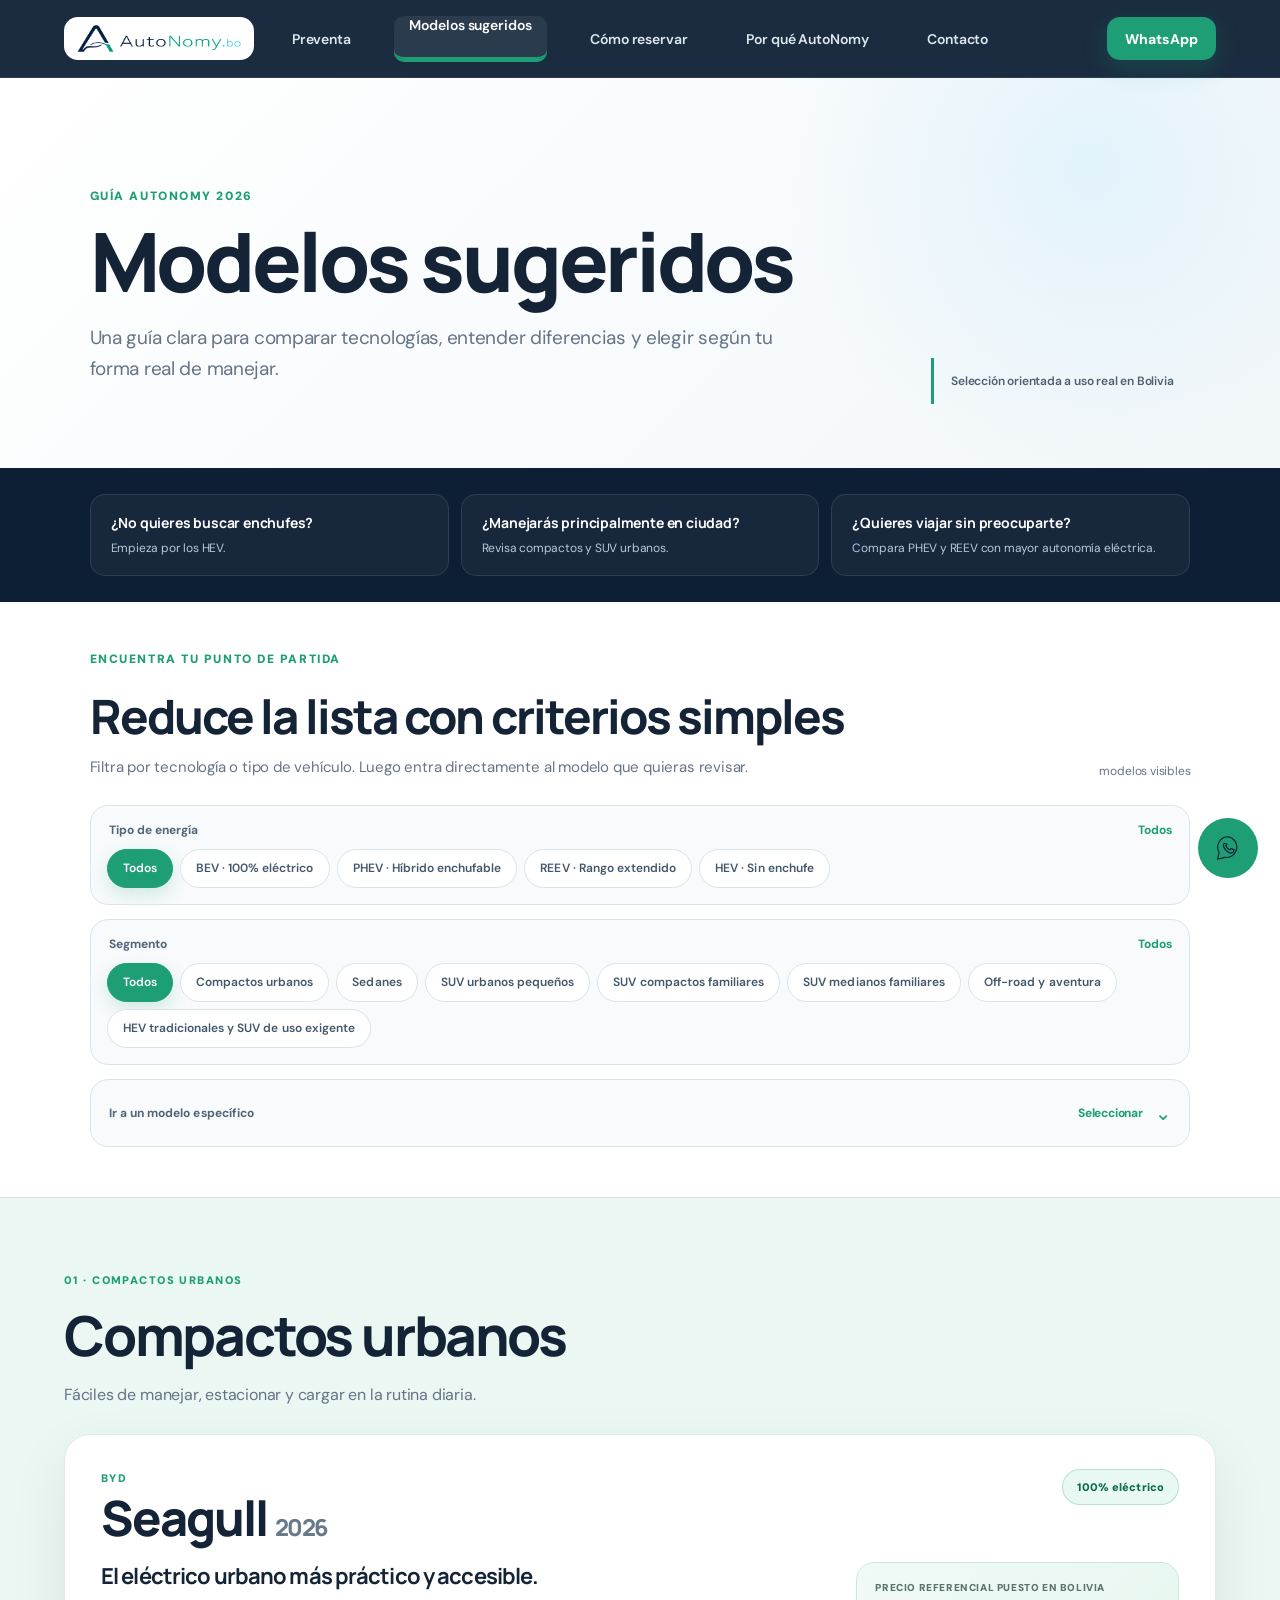
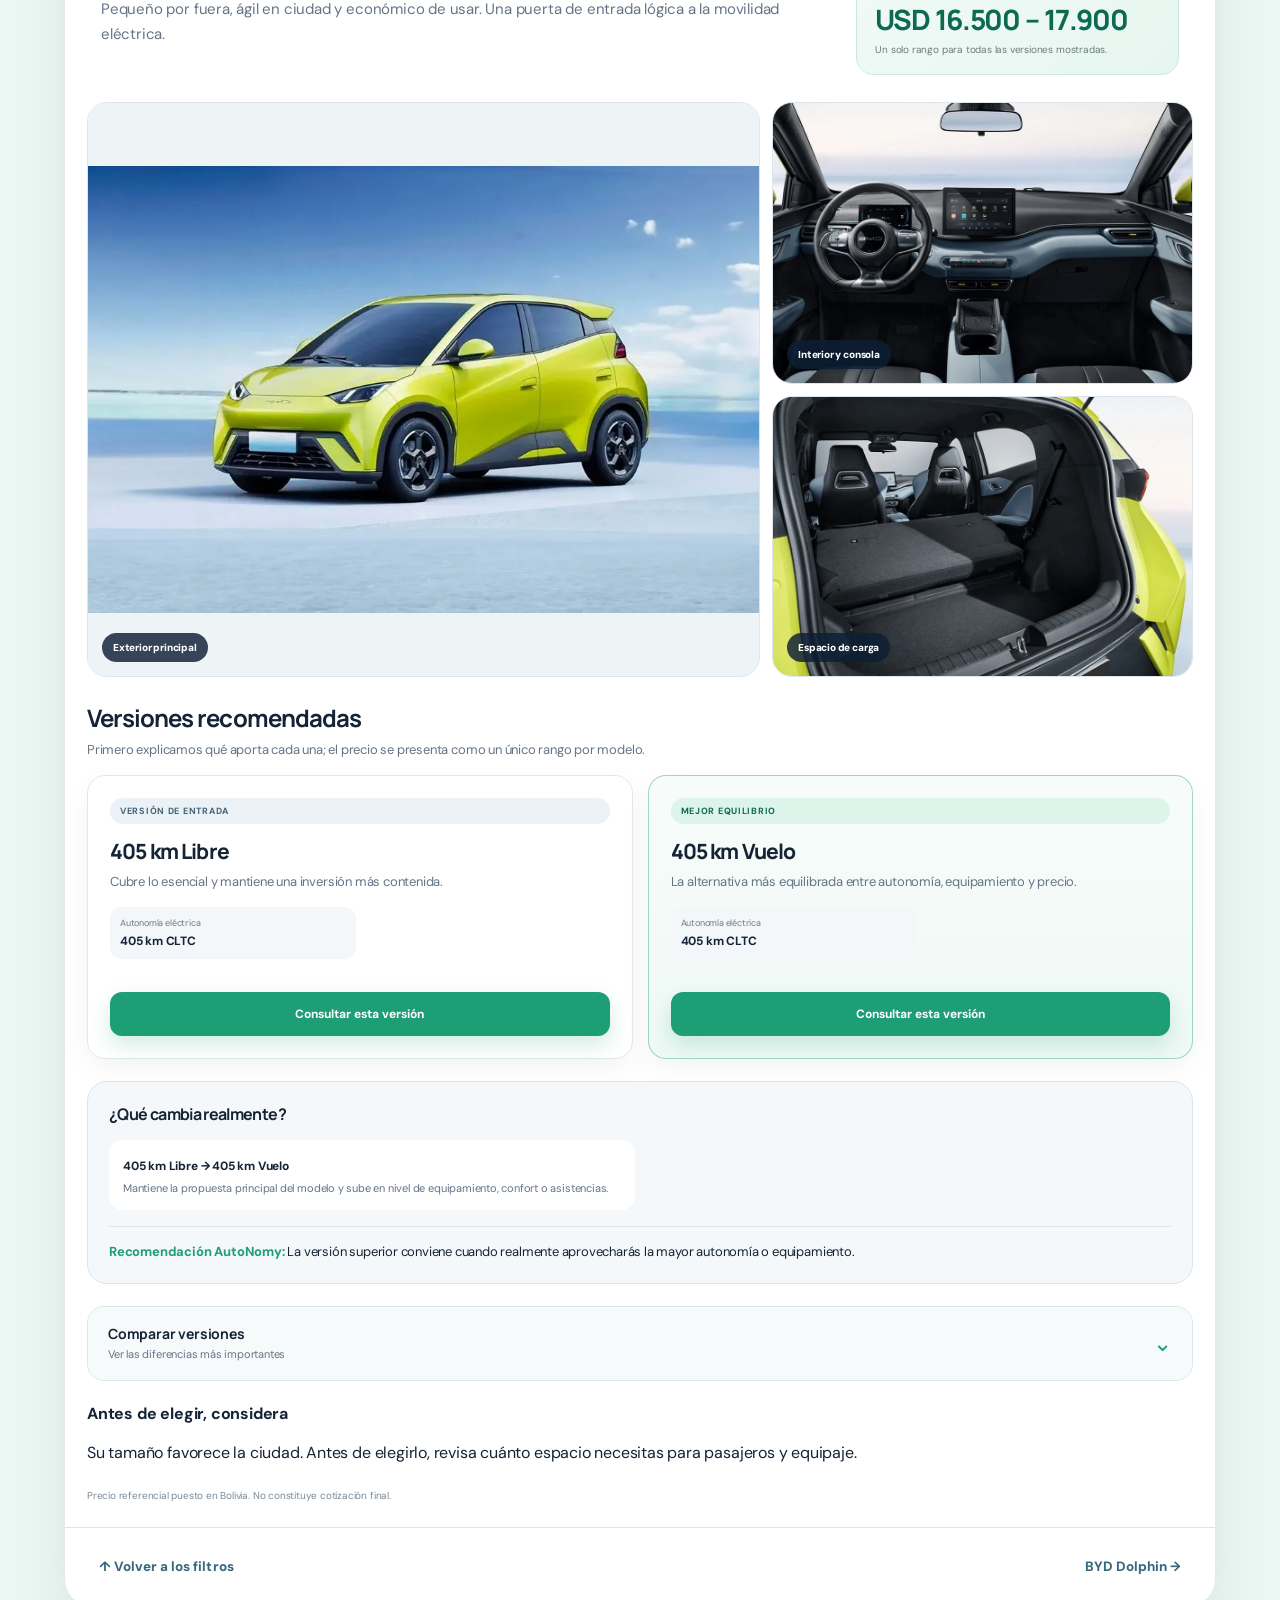
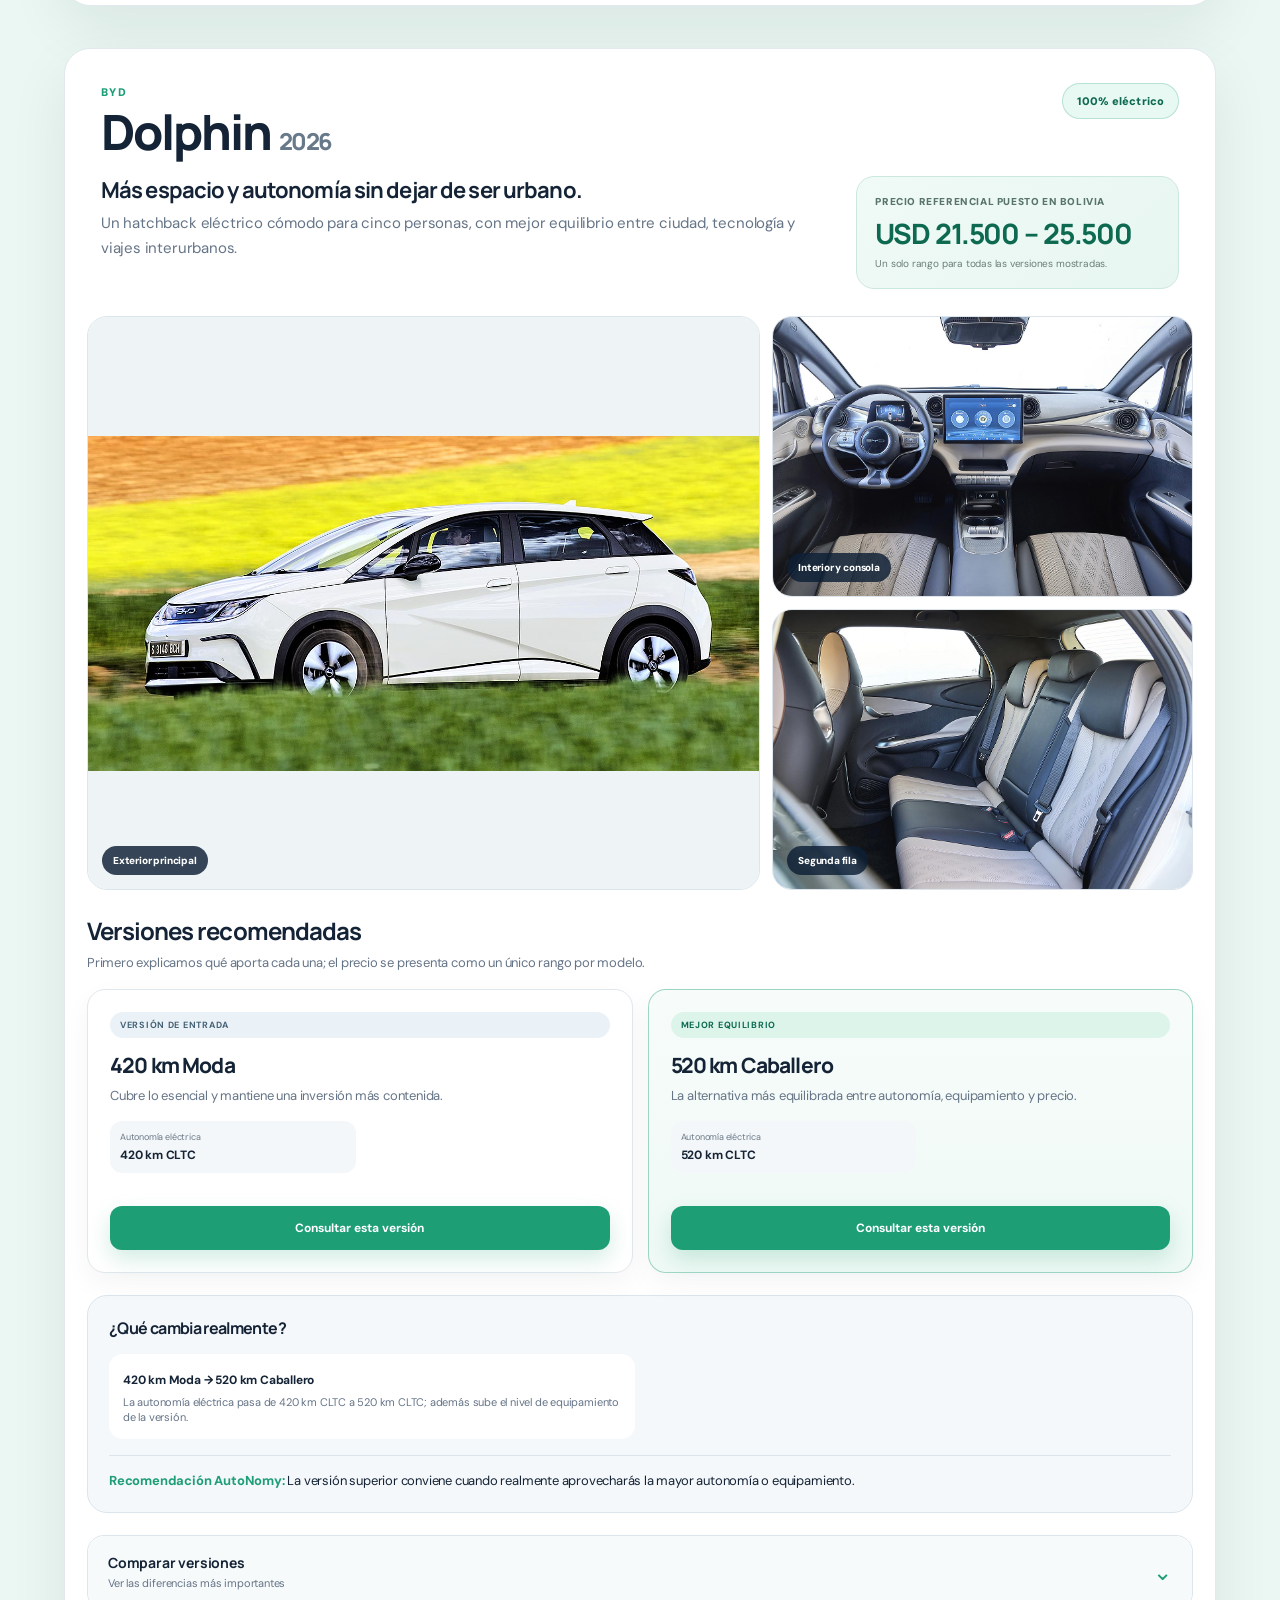
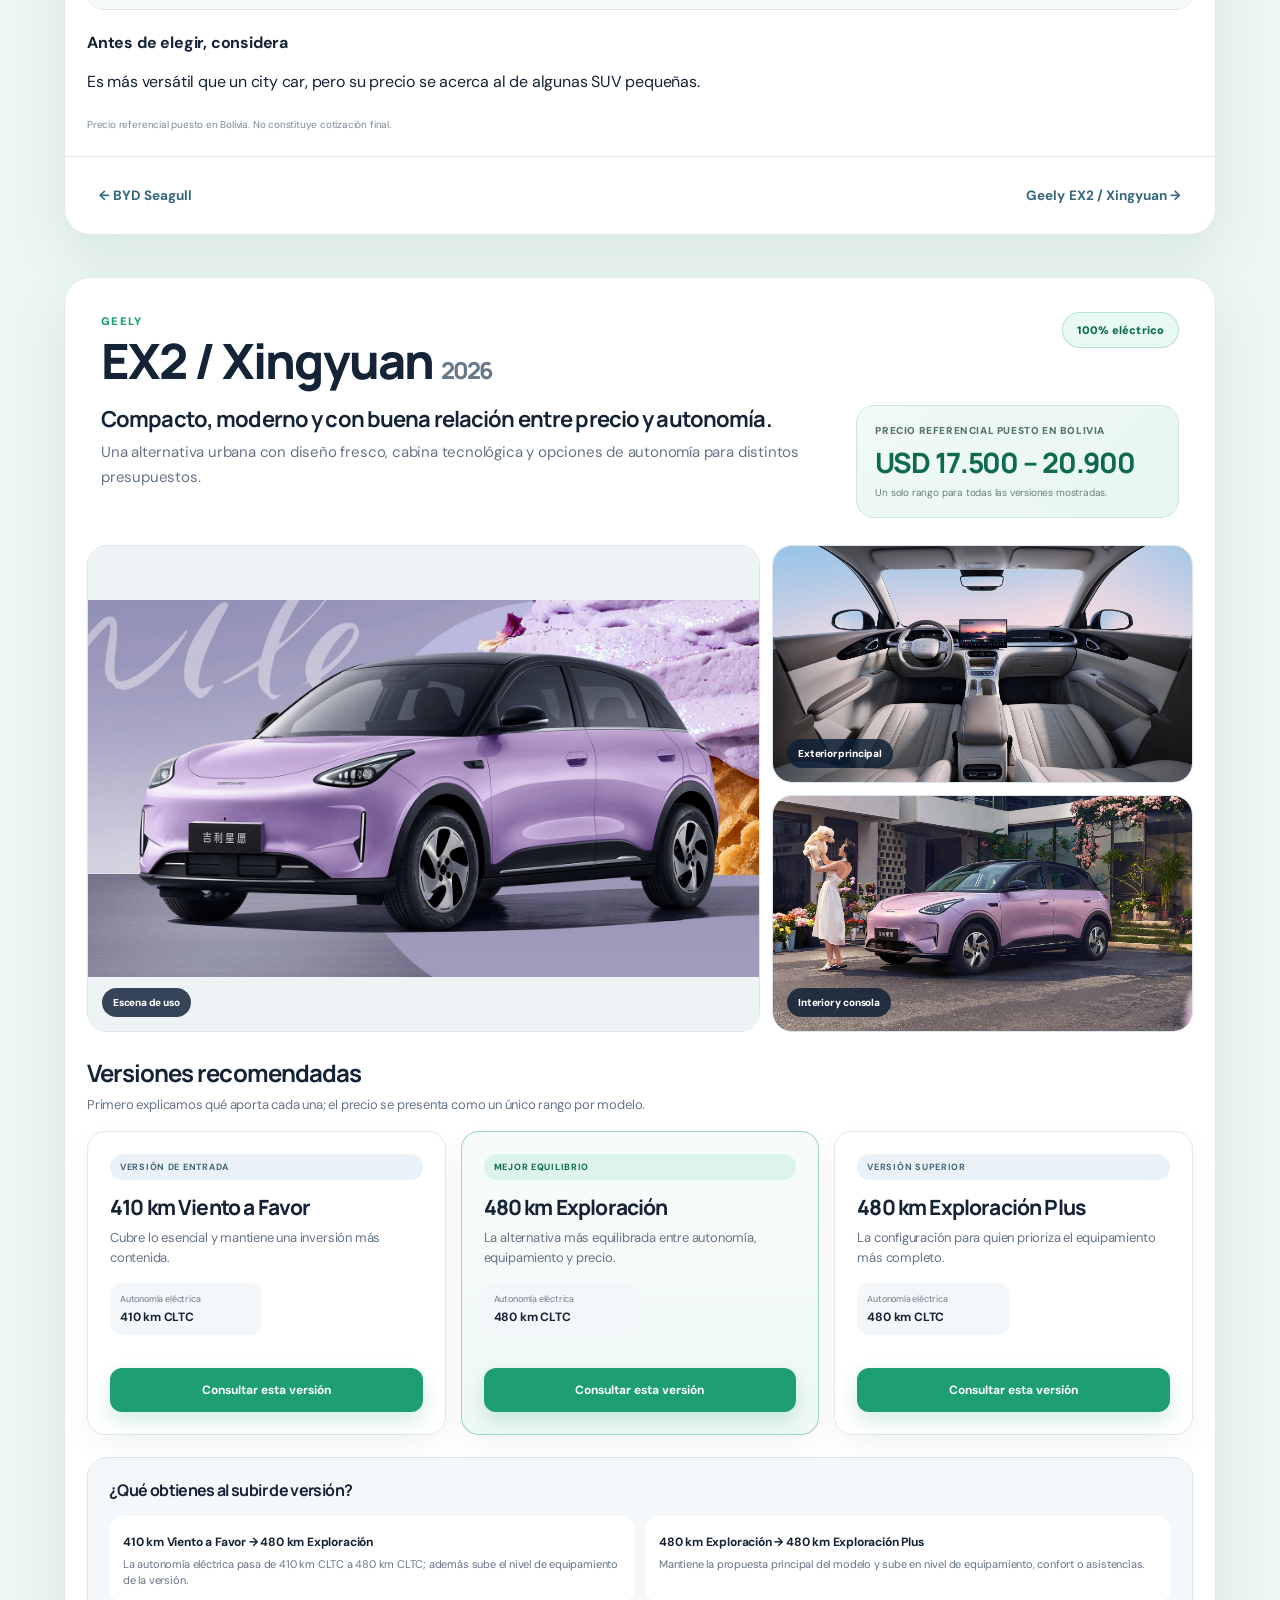
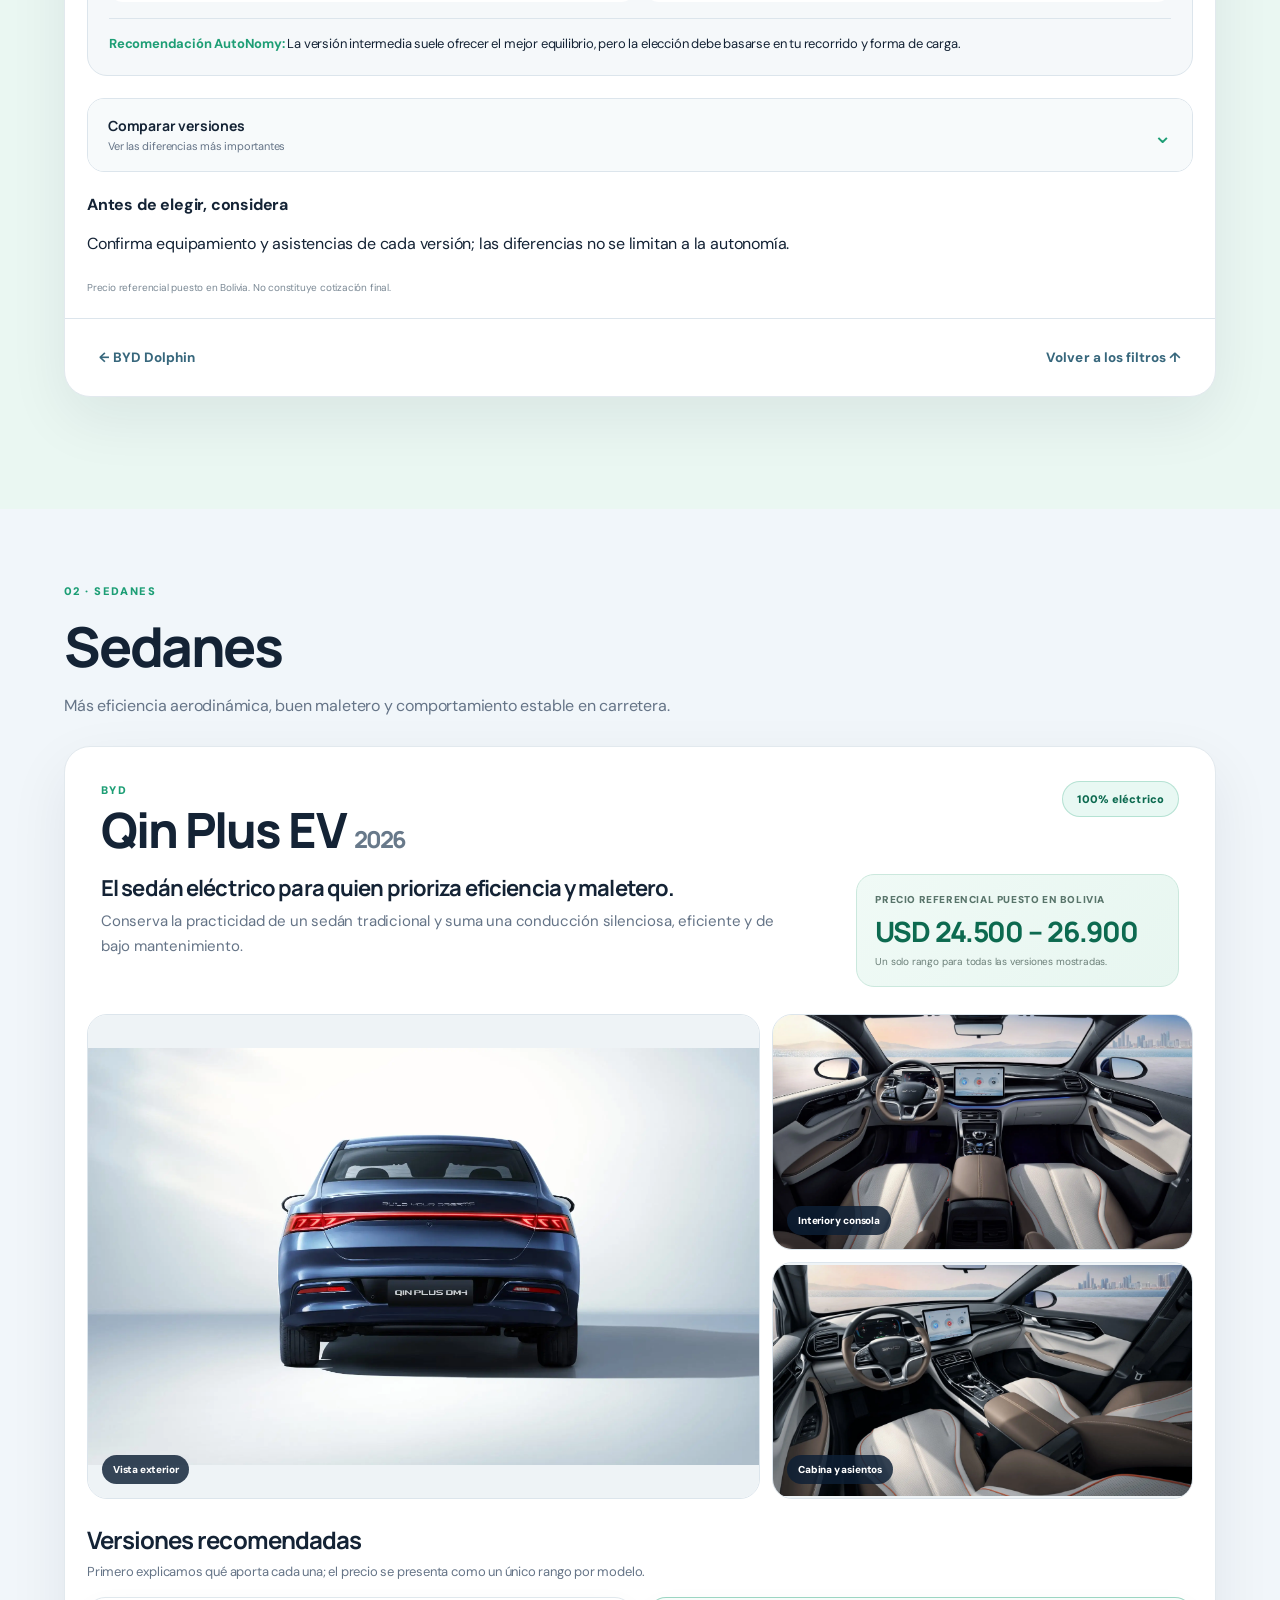
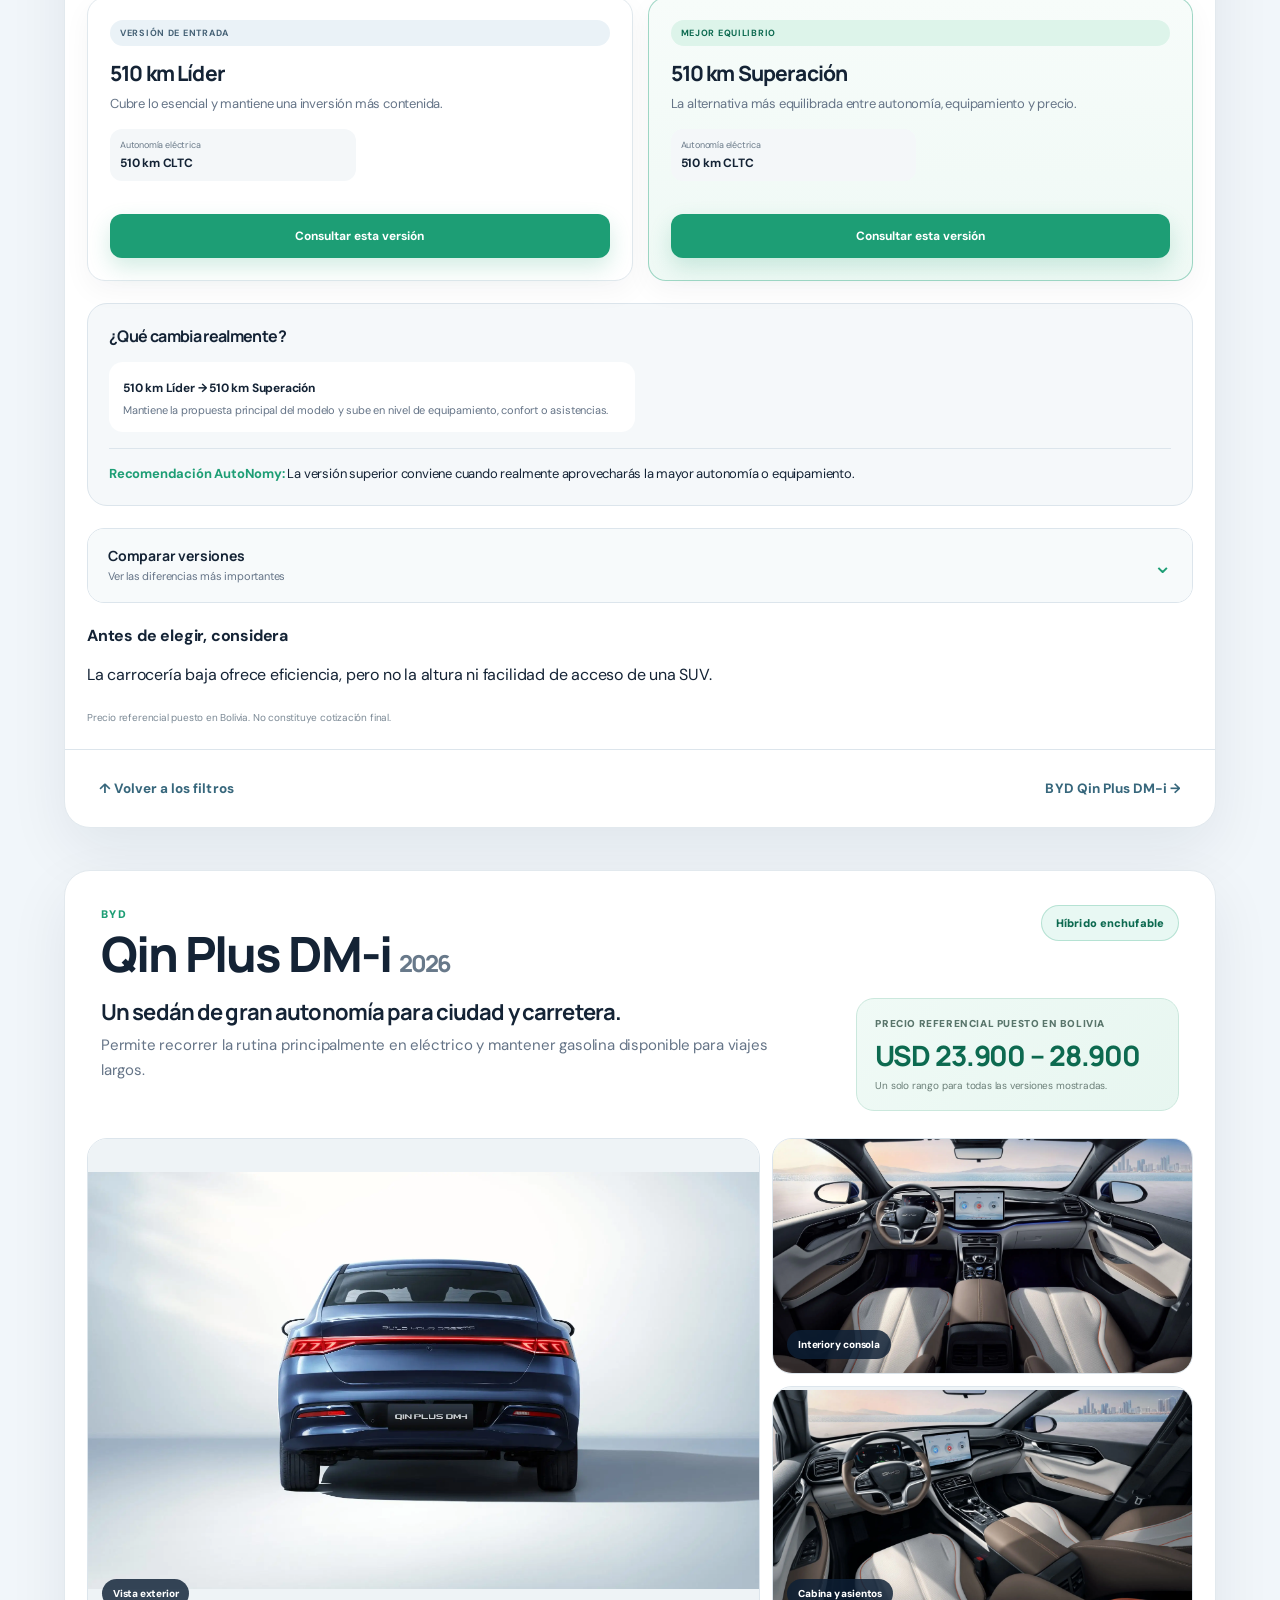
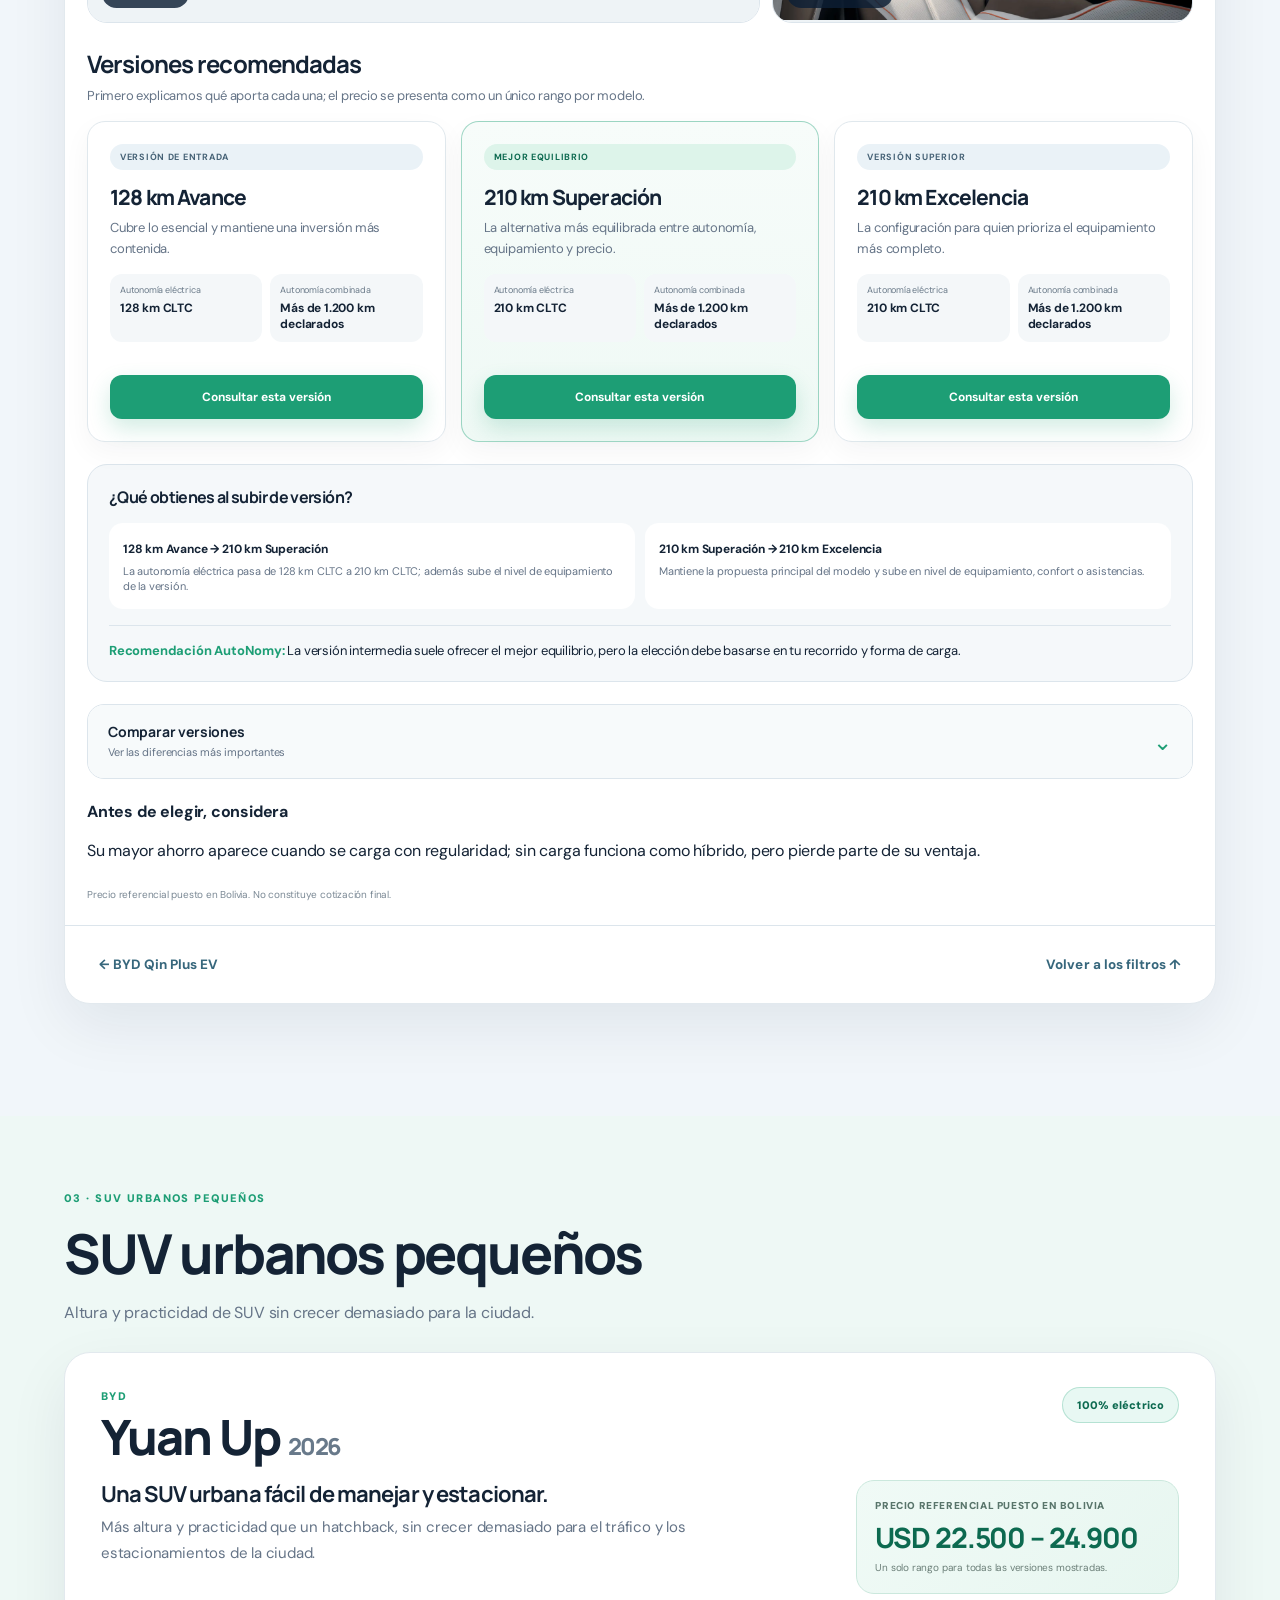
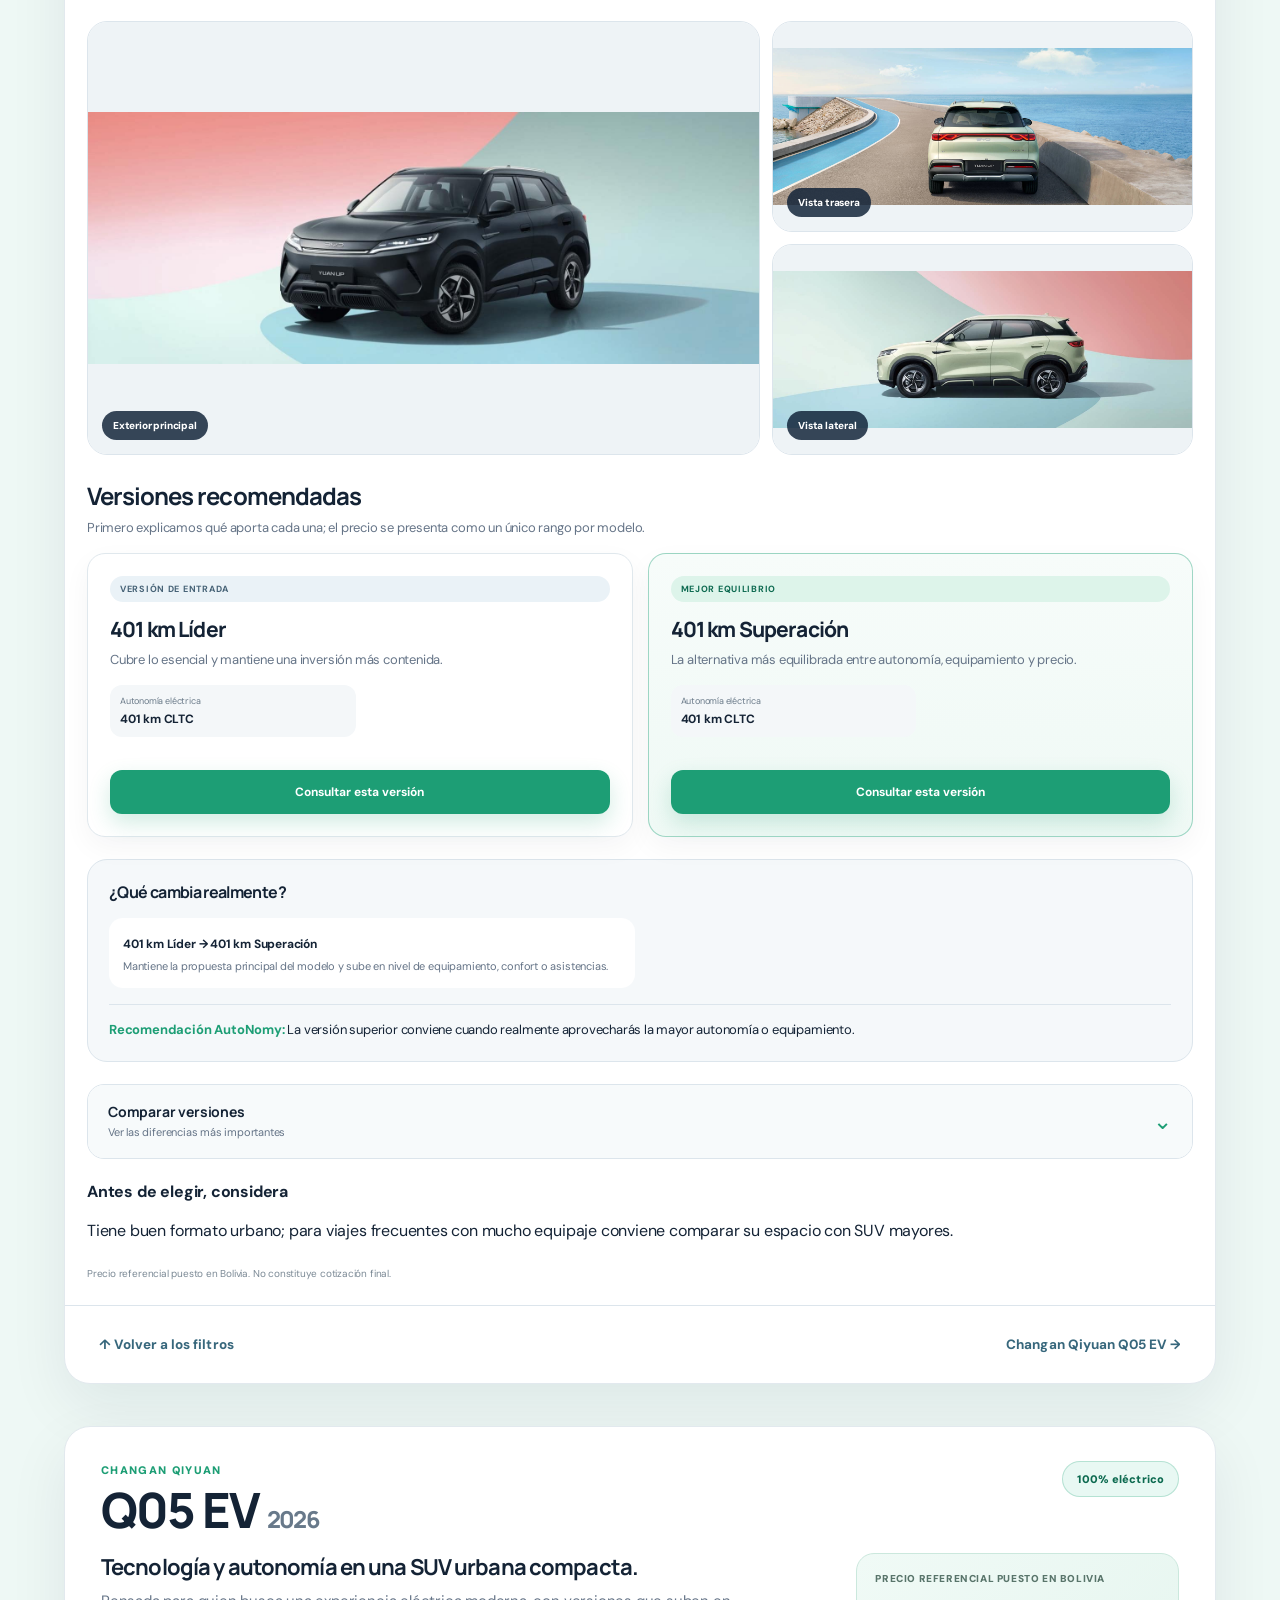
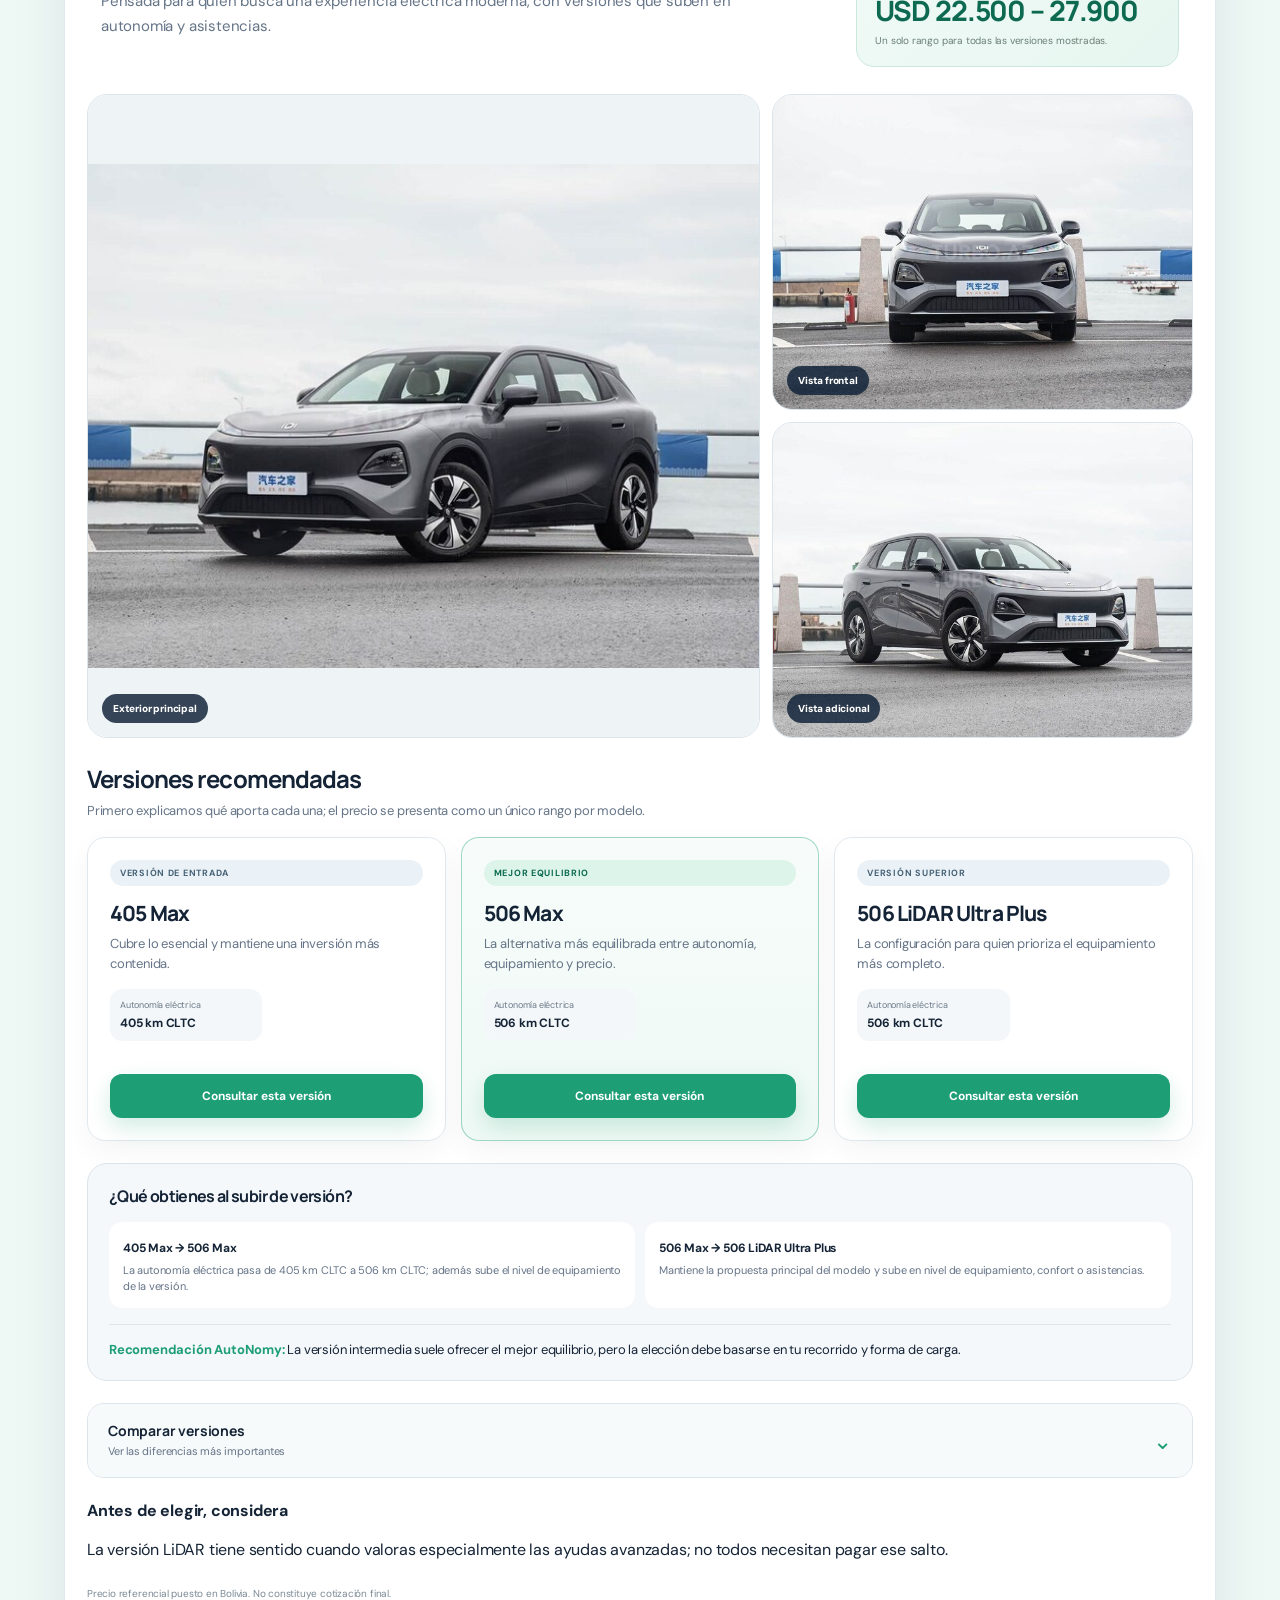
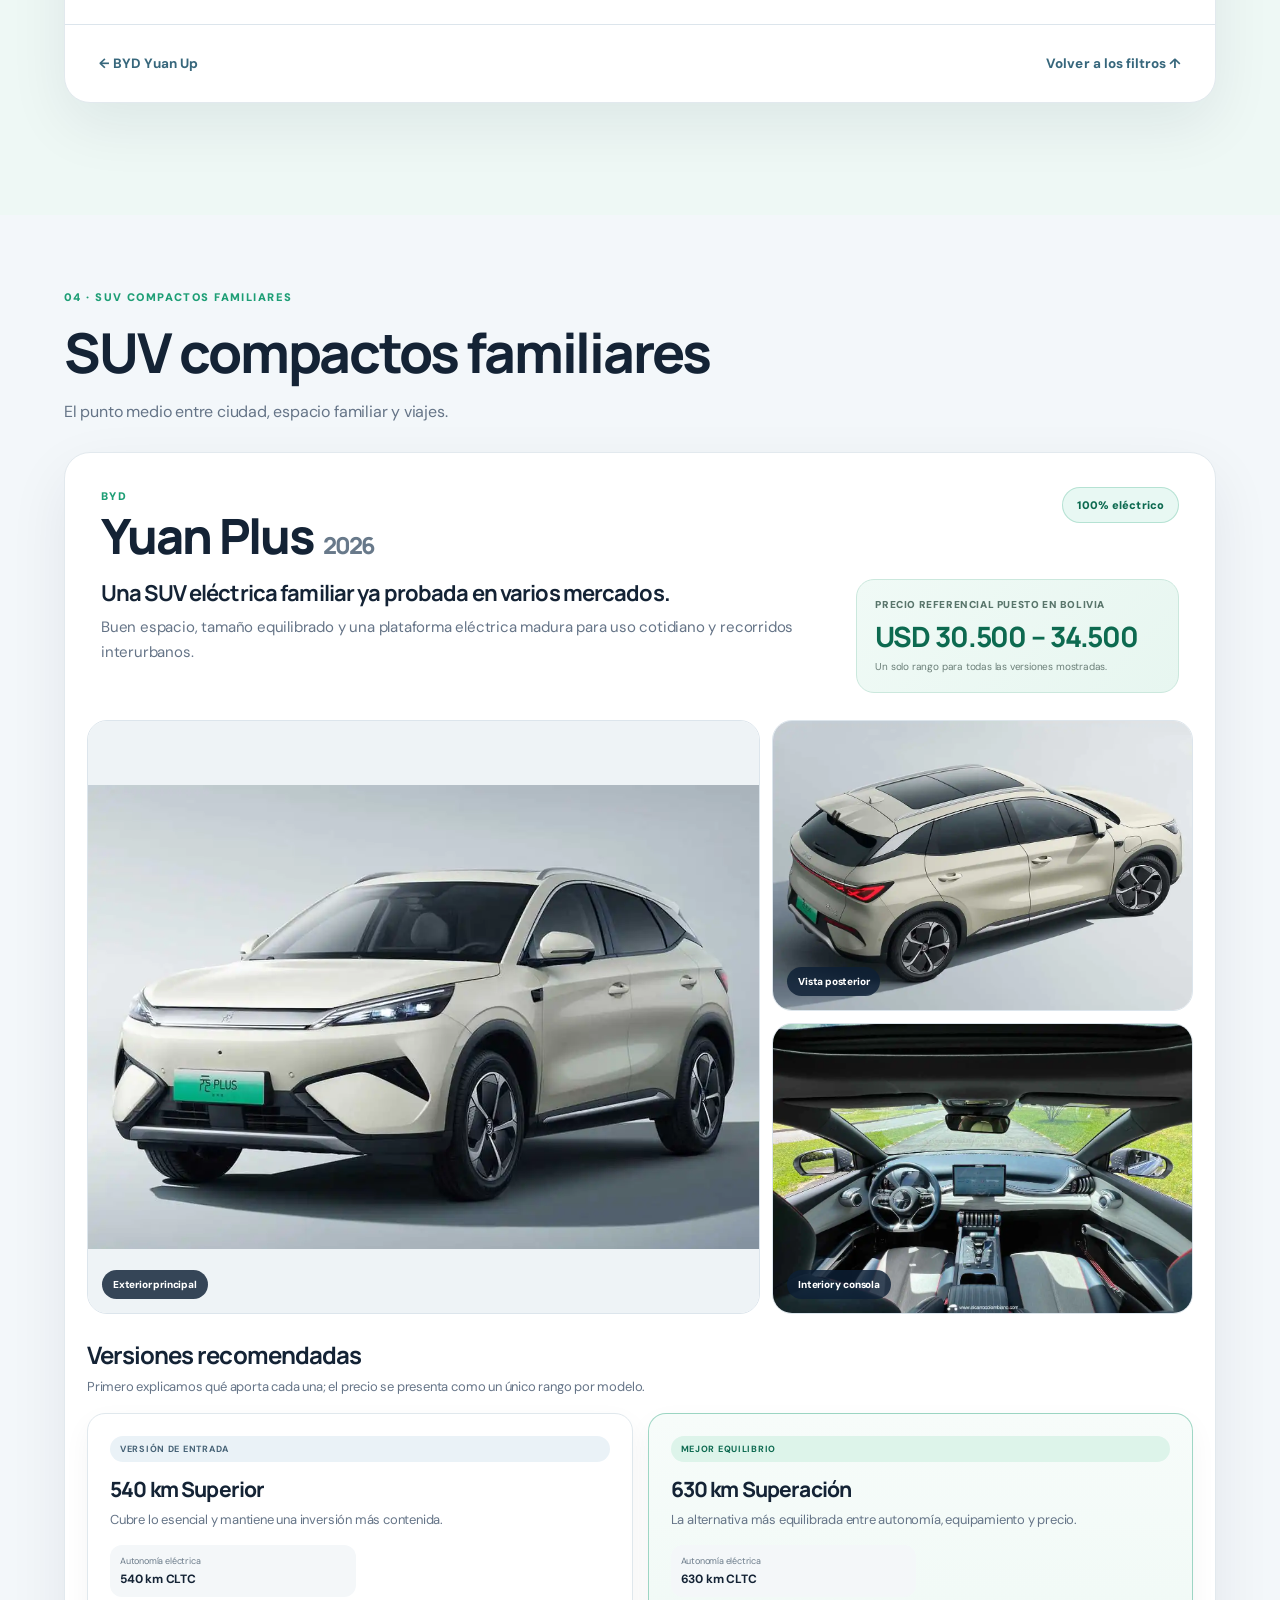
==== commit e62ccd2f: "arreglo de filtro desplegable" ====
--- a/modelos-sugeridos.html
+++ b/modelos-sugeridos.html
@@ -6,6 +6,9 @@
   <title>Modelos sugeridos 2026 | AutoNomy.bo</title>
   <meta name="description" content="Guía AutoNomy de modelos electrificados sugeridos para Bolivia.">
   <meta name="theme-color" content="#0D1F35">
+  <link rel="preconnect" href="https://fonts.googleapis.com">
+  <link rel="preconnect" href="https://fonts.gstatic.com" crossorigin>
+  <link href="https://fonts.googleapis.com/css2?family=DM+Sans:wght@400;500;600;700&family=Manrope:wght@500;600;700;800&display=swap" rel="stylesheet">
   <link rel="stylesheet" href="modelos-sugeridos.css">
 </head>
 <body>
@@ -32,13 +35,9 @@
       <div>
         <p class="eyebrow">Guía AutoNomy 2026</p>
         <h1>Modelos sugeridos</h1>
-        <p>Explora, compara y entiende qué resuelve cada vehículo antes de entrar a la ficha técnica.</p>
+        <p>Una guía clara para comparar tecnologías, entender diferencias y elegir según tu forma real de manejar.</p>
       </div>
-      <div class="hero-stats">
-        <article><strong>27</strong><span>modelos sugeridos</span></article>
-        <article><strong>67</strong><span>versiones seleccionadas</span></article>
-        <article><strong>CLTC</strong><span>estándar de autonomía</span></article>
-      </div>
+      <div class="hero-signature">Selección orientada a uso real en Bolivia</div>
     </section>
 
     <section class="quick-guidance">
@@ -51,38 +50,38 @@
       <div class="filter-hub-heading">
         <div>
           <p class="eyebrow">Encuentra tu punto de partida</p>
-          <h2>Filtra solo cuando lo necesites</h2>
-          <p>Los controles quedan aquí arriba y no ocupan espacio mientras recorres los modelos.</p>
+          <h2>Reduce la lista con criterios simples</h2>
+          <p>Filtra por tecnología o tipo de vehículo. Luego entra directamente al modelo que quieras revisar.</p>
         </div>
         <div class="filter-status">
           <span class="filter-counter"></span>
-          <button class="clear-filters" type="button">Limpiar filtros</button>
+          <button class="clear-filters" type="button">Restablecer filtros</button>
         </div>
       </div>
 
-      <div class="filter-accordion">
-        <details class="filter-panel" id="energy-filter-panel">
-          <summary>
-            <span>Tipo de energía</span>
+      <div class="filter-layout">
+        <section class="filter-static-panel" aria-labelledby="energy-filter-title">
+          <div class="filter-static-heading">
+            <span id="energy-filter-title">Tipo de energía</span>
             <strong id="energy-filter-summary">Todos</strong>
-          </summary>
-          <nav id="energy-nav" class="filter-options" aria-label="Filtrar por energía"></nav>
-        </details>
-
-        <details class="filter-panel" id="segment-filter-panel">
-          <summary>
-            <span>Segmento</span>
+          </div>
+          <nav id="energy-nav" class="filter-options filter-options--static" aria-label="Filtrar por energía"></nav>
+        </section>
+
+        <section class="filter-static-panel" aria-labelledby="segment-filter-title">
+          <div class="filter-static-heading">
+            <span id="segment-filter-title">Segmento</span>
             <strong id="segment-filter-summary">Todos</strong>
-          </summary>
-          <nav id="segment-nav" class="filter-options" aria-label="Filtrar por segmento"></nav>
-        </details>
+          </div>
+          <nav id="segment-nav" class="filter-options filter-options--static" aria-label="Filtrar por segmento"></nav>
+        </section>
 
         <details class="filter-panel filter-panel--models" id="model-filter-panel">
           <summary>
-            <span>Ir a un modelo</span>
-            <strong id="model-filter-summary">Seleccionar</strong>
+            <span>Ir a un modelo específico</span>
+            <strong id="model-filter-summary">Seleccionar modelo</strong>
           </summary>
-          <nav id="model-nav" class="filter-options filter-options--models" aria-label="Ir a un modelo"></nav>
+          <nav id="model-nav" class="filter-options filter-options--models" aria-label="Ir a un modelo específico"></nav>
         </details>
       </div>
     </section>
@@ -593,9 +592,9 @@
       const selectedModel =
         data.models.find(model => model.id === activeModel);
   
-      energySummary.textContent = energyLabel;
-      segmentSummary.textContent = segmentLabel;
-      modelSummary.textContent = selectedModel
+      if (energySummary) energySummary.textContent = energyLabel;
+      if (segmentSummary) segmentSummary.textContent = segmentLabel;
+      if (modelSummary) modelSummary.textContent = selectedModel
         ? `${selectedModel.brand} ${selectedModel.name}`
         : "Seleccionar";
   
--- a/modelos-sugeridos.css
+++ b/modelos-sugeridos.css
@@ -489,3 +489,386 @@
   .comparison-content{padding:10px}
   .comparison-full-content{padding:9px}
 }
+
+
+/* =========================================================
+   V4 — DIRECCIÓN VISUAL PREMIUM
+   ========================================================= */
+
+:root{
+  --navy:#0D1F35;
+  --green:#1D9E75;
+  --cyan:#7ECFFF;
+  --ice:#F5F7FA;
+  --soft:#E8F8F3;
+  --ink:#142335;
+  --muted:#657487;
+  --line:#DCE5EC;
+  --white:#FFFFFF;
+}
+
+body{
+  font-family:"DM Sans",Inter,system-ui,-apple-system,BlinkMacSystemFont,"Segoe UI",sans-serif;
+  color:var(--ink);
+  letter-spacing:-.012em;
+  text-rendering:optimizeLegibility;
+}
+
+h1,h2,h3,h4,h5,
+.model-title,
+.persona,
+.model-range strong,
+.page-hero h1{
+  font-family:"Manrope","DM Sans",sans-serif;
+  letter-spacing:-.04em;
+}
+
+p{
+  line-height:1.65;
+}
+
+/* Cabecera verdaderamente centrada */
+.site-header{
+  display:grid;
+  grid-template-columns:minmax(190px,1fr) auto minmax(190px,1fr);
+  align-items:center;
+  height:78px;
+  padding:0 5vw;
+}
+.logo-wrap{
+  justify-self:start;
+}
+.nav-links{
+  justify-self:center;
+  display:flex;
+  align-items:center;
+  justify-content:center;
+  gap:4px;
+}
+.nav-links a{
+  min-height:40px;
+  padding:0 15px;
+  font-family:"DM Sans",sans-serif;
+  font-size:14px;
+  font-weight:600;
+  letter-spacing:-.005em;
+}
+.nav-links a.active{
+  color:#FFFFFF;
+  background:rgba(255,255,255,.07);
+  box-shadow:inset 0 -2px 0 var(--green);
+  border-radius:10px;
+}
+.header-cta{
+  justify-self:end;
+  min-width:108px;
+  background:var(--green);
+  box-shadow:0 9px 24px rgba(29,158,117,.22);
+}
+
+/* Hero más editorial, sin indicadores que no aportan */
+.page-hero{
+  min-height:390px;
+  padding:82px 7vw 64px;
+  display:grid;
+  grid-template-columns:minmax(0,820px) auto;
+  align-items:end;
+  background:
+    radial-gradient(circle at 85% 22%,rgba(126,207,255,.16),transparent 28%),
+    linear-gradient(135deg,#FFFFFF 0%,#F2F7F9 100%);
+}
+.page-hero h1{
+  max-width:820px;
+  margin-bottom:22px;
+  font-size:clamp(52px,6.4vw,88px);
+  line-height:.98;
+  font-weight:800;
+}
+.page-hero>div:first-child>p:last-child{
+  max-width:690px;
+  font-size:19px;
+  line-height:1.62;
+  letter-spacing:-.015em;
+}
+.hero-signature{
+  align-self:end;
+  max-width:260px;
+  padding:14px 17px;
+  border-left:3px solid var(--green);
+  color:#4C6072;
+  font-size:12px;
+  font-weight:600;
+  line-height:1.5;
+}
+
+/* Guía rápida más limpia */
+.quick-guidance{
+  padding:26px 7vw;
+  gap:12px;
+}
+.quick-guidance article{
+  padding:18px 20px;
+  border-radius:15px;
+}
+.quick-guidance strong{
+  font-family:"Manrope",sans-serif;
+  font-size:14px;
+  font-weight:700;
+}
+.quick-guidance span{
+  font-size:12px;
+  line-height:1.5;
+}
+
+/* Filtros: energía y segmento visibles; solo modelo desplegable */
+.navigation-hub{
+  padding:48px 7vw 50px;
+}
+.filter-hub-heading{
+  margin-bottom:26px;
+}
+.filter-hub-heading h2{
+  font-size:clamp(32px,3.7vw,48px);
+  font-weight:750;
+}
+.filter-hub-heading>div>p:last-child{
+  max-width:680px;
+  font-size:15px;
+  line-height:1.6;
+}
+.filter-layout{
+  width:min(1320px,100%);
+  margin:auto;
+  display:grid;
+  grid-template-columns:1fr;
+  gap:14px;
+}
+.filter-static-panel,
+.filter-panel--models{
+  border:1px solid var(--line);
+  border-radius:18px;
+  background:#F8FAFB;
+  overflow:hidden;
+}
+.filter-static-heading{
+  padding:16px 18px 11px;
+  display:flex;
+  align-items:center;
+  justify-content:space-between;
+  gap:15px;
+}
+.filter-static-heading span,
+.filter-panel summary span{
+  color:#52667A;
+  font-size:12px;
+  font-weight:700;
+  letter-spacing:.005em;
+}
+.filter-static-heading strong,
+.filter-panel summary strong{
+  color:var(--green);
+  font-size:12px;
+  font-weight:700;
+}
+.filter-options--static{
+  padding:0 16px 16px;
+  border-top:0;
+}
+.filter-panel--models summary{
+  min-height:66px;
+  padding:15px 18px;
+}
+.filter-chip{
+  min-height:39px;
+  padding:0 15px;
+  border-color:#D9E3E9;
+  background:#FFFFFF;
+  color:#43576A;
+  font-family:"DM Sans",sans-serif;
+  font-size:12px;
+  font-weight:600;
+  transition:all .18s ease;
+}
+.filter-chip:hover{
+  border-color:rgba(29,158,117,.55);
+  color:#116B51;
+  transform:translateY(-1px);
+}
+.filter-chip.active{
+  border-color:var(--green);
+  background:var(--green);
+  color:#FFFFFF;
+  box-shadow:0 7px 18px rgba(29,158,117,.18);
+}
+
+/* Tarjetas con jerarquía editorial */
+.segment-header h2{
+  font-weight:750;
+}
+.model-card{
+  border-color:#E2E9EE;
+  border-radius:26px;
+  box-shadow:0 22px 60px rgba(13,31,53,.075);
+}
+.model-topline{
+  padding:34px 36px 19px;
+}
+.model-title{
+  font-weight:780;
+}
+.model-copy{
+  padding:0 36px 27px;
+}
+.persona{
+  font-size:22px;
+  line-height:1.28;
+  font-weight:700;
+}
+.model-description{
+  max-width:700px;
+  font-size:15px;
+  line-height:1.68;
+}
+.model-range{
+  background:linear-gradient(135deg,#F0FAF6,#E7F6F0);
+  border-color:#CBE8DD;
+}
+.model-range small{
+  letter-spacing:.06em;
+}
+.model-range strong{
+  font-size:28px;
+  font-weight:750;
+}
+.tech-badge{
+  padding:10px 14px;
+  font-size:11px;
+  letter-spacing:.01em;
+}
+
+/* Versiones más premium y botón verde AutoNomy */
+.version-grid{
+  gap:15px;
+}
+.version-card{
+  padding:22px;
+  border-radius:18px;
+  border-color:#E0E8ED;
+  box-shadow:0 10px 28px rgba(13,31,53,.045);
+}
+.version-card.recommended{
+  background:linear-gradient(180deg,#F7FCFA,#EFF9F5);
+  border-color:rgba(29,158,117,.4);
+}
+.version-card h5{
+  font-size:21px;
+  font-weight:750;
+}
+.version-card>p{
+  min-height:0;
+  font-size:13px;
+  line-height:1.6;
+}
+.version-role{
+  padding:7px 10px;
+  font-size:9px;
+  font-weight:700;
+  letter-spacing:.08em;
+}
+.version-whatsapp,
+.version-card .version-whatsapp{
+  display:flex;
+  min-height:44px;
+  align-items:center;
+  justify-content:center;
+  margin-top:18px;
+  padding:0 16px;
+  border-radius:12px;
+  background:var(--green)!important;
+  color:#FFFFFF;
+  font-family:"DM Sans",sans-serif;
+  font-size:12px;
+  font-weight:700;
+  letter-spacing:0;
+  box-shadow:0 9px 22px rgba(29,158,117,.2);
+  transition:transform .18s ease,box-shadow .18s ease,background .18s ease;
+}
+.version-whatsapp:hover{
+  background:#178763!important;
+  transform:translateY(-1px);
+  box-shadow:0 12px 28px rgba(29,158,117,.27);
+}
+
+/* Comparaciones más discretas */
+.comparison{
+  border-radius:17px;
+}
+.comparison>summary,
+.comparison-full>summary{
+  min-height:68px;
+}
+.comparison summary strong{
+  font-family:"Manrope",sans-serif;
+  font-size:14px;
+  font-weight:700;
+}
+.comparison summary small{
+  font-size:11px;
+  line-height:1.45;
+}
+
+/* CTA final menos genérico */
+.final-cta h2{
+  font-weight:760;
+}
+.final-cta a{
+  background:var(--green);
+  box-shadow:0 10px 28px rgba(29,158,117,.22);
+}
+
+@media(max-width:1080px){
+  .site-header{
+    grid-template-columns:1fr auto;
+  }
+  .nav-links{
+    display:none;
+  }
+  .header-cta{
+    grid-column:2;
+  }
+  .page-hero{
+    grid-template-columns:1fr;
+  }
+  .hero-signature{
+    margin-top:28px;
+  }
+}
+
+@media(max-width:700px){
+  .site-header{
+    height:68px;
+    padding:0 16px;
+  }
+  .page-hero{
+    min-height:0;
+    padding:58px 20px 42px;
+  }
+  .page-hero h1{
+    font-size:47px;
+  }
+  .hero-signature{
+    max-width:none;
+  }
+  .navigation-hub{
+    padding:38px 16px 40px;
+  }
+  .filter-hub-heading h2{
+    font-size:33px;
+  }
+  .model-topline{
+    padding:26px 20px 17px;
+  }
+  .model-copy{
+    padding:0 20px 22px;
+  }
+}
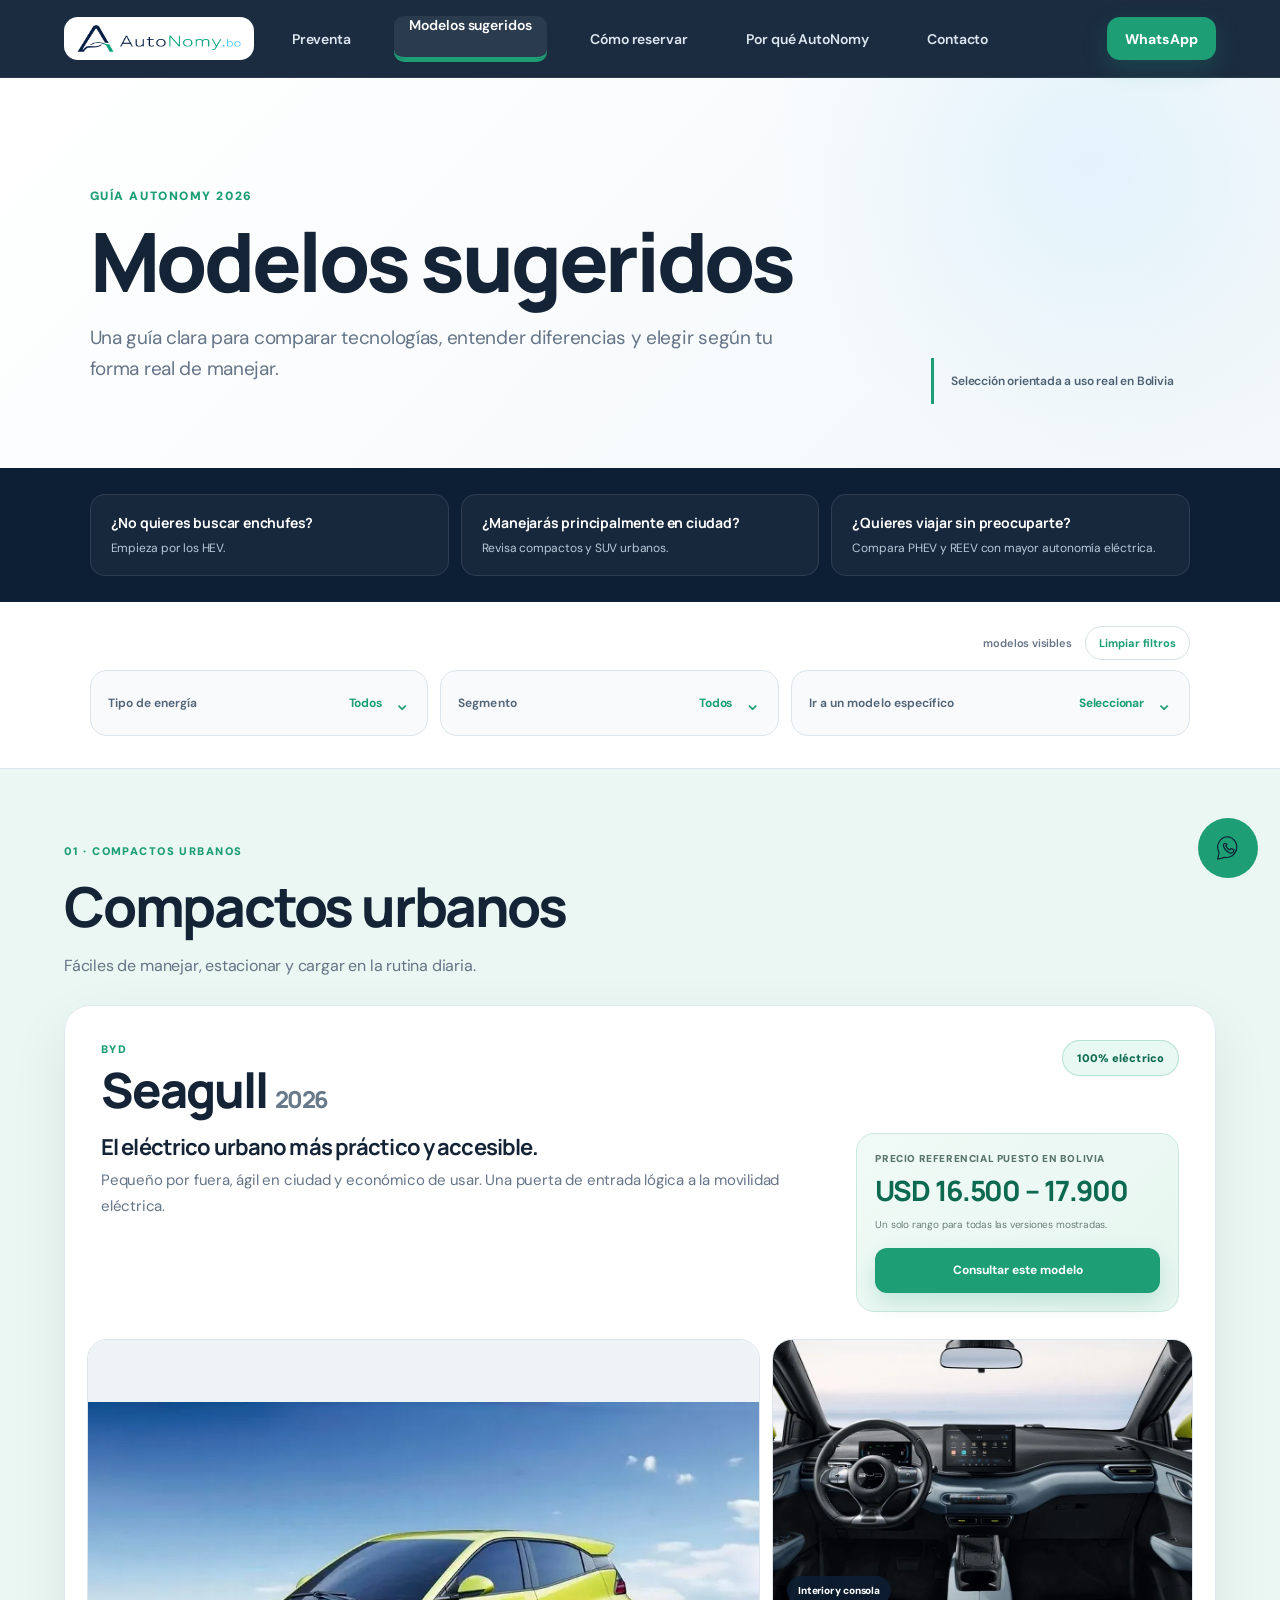
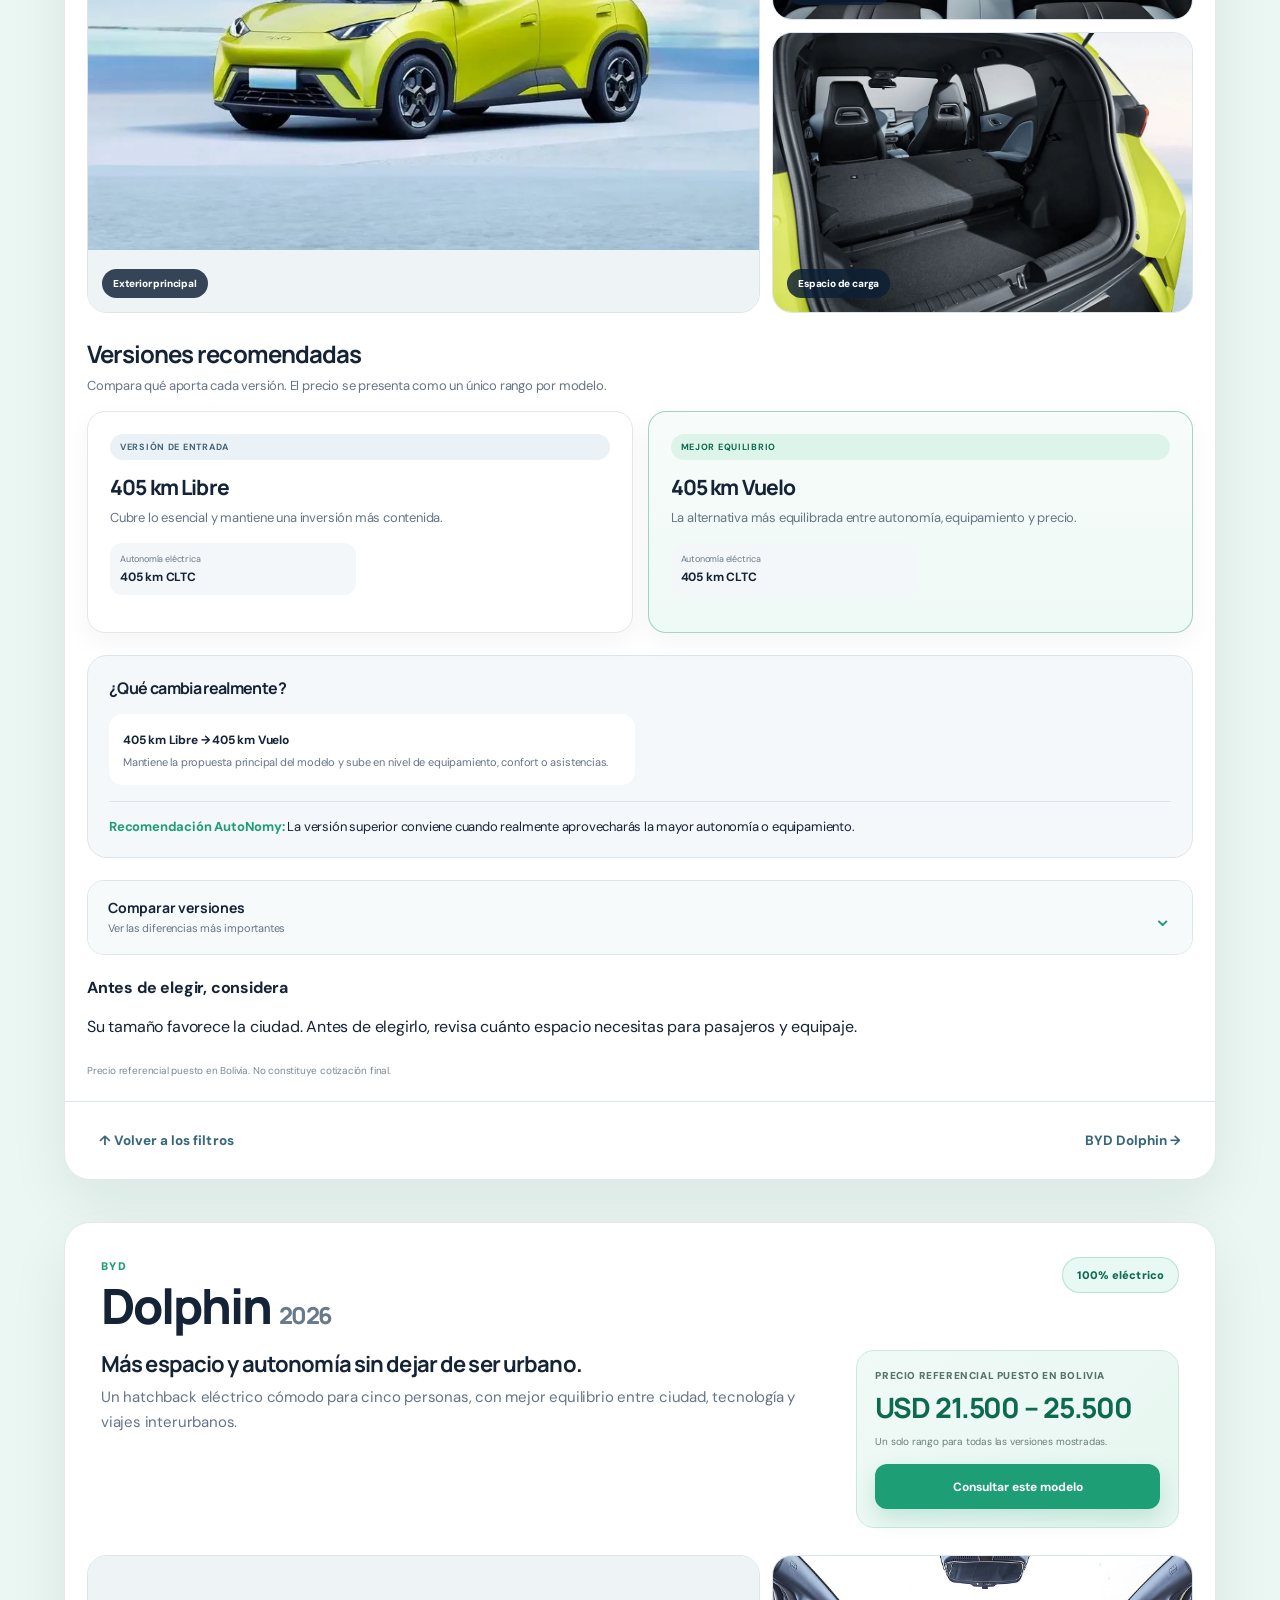
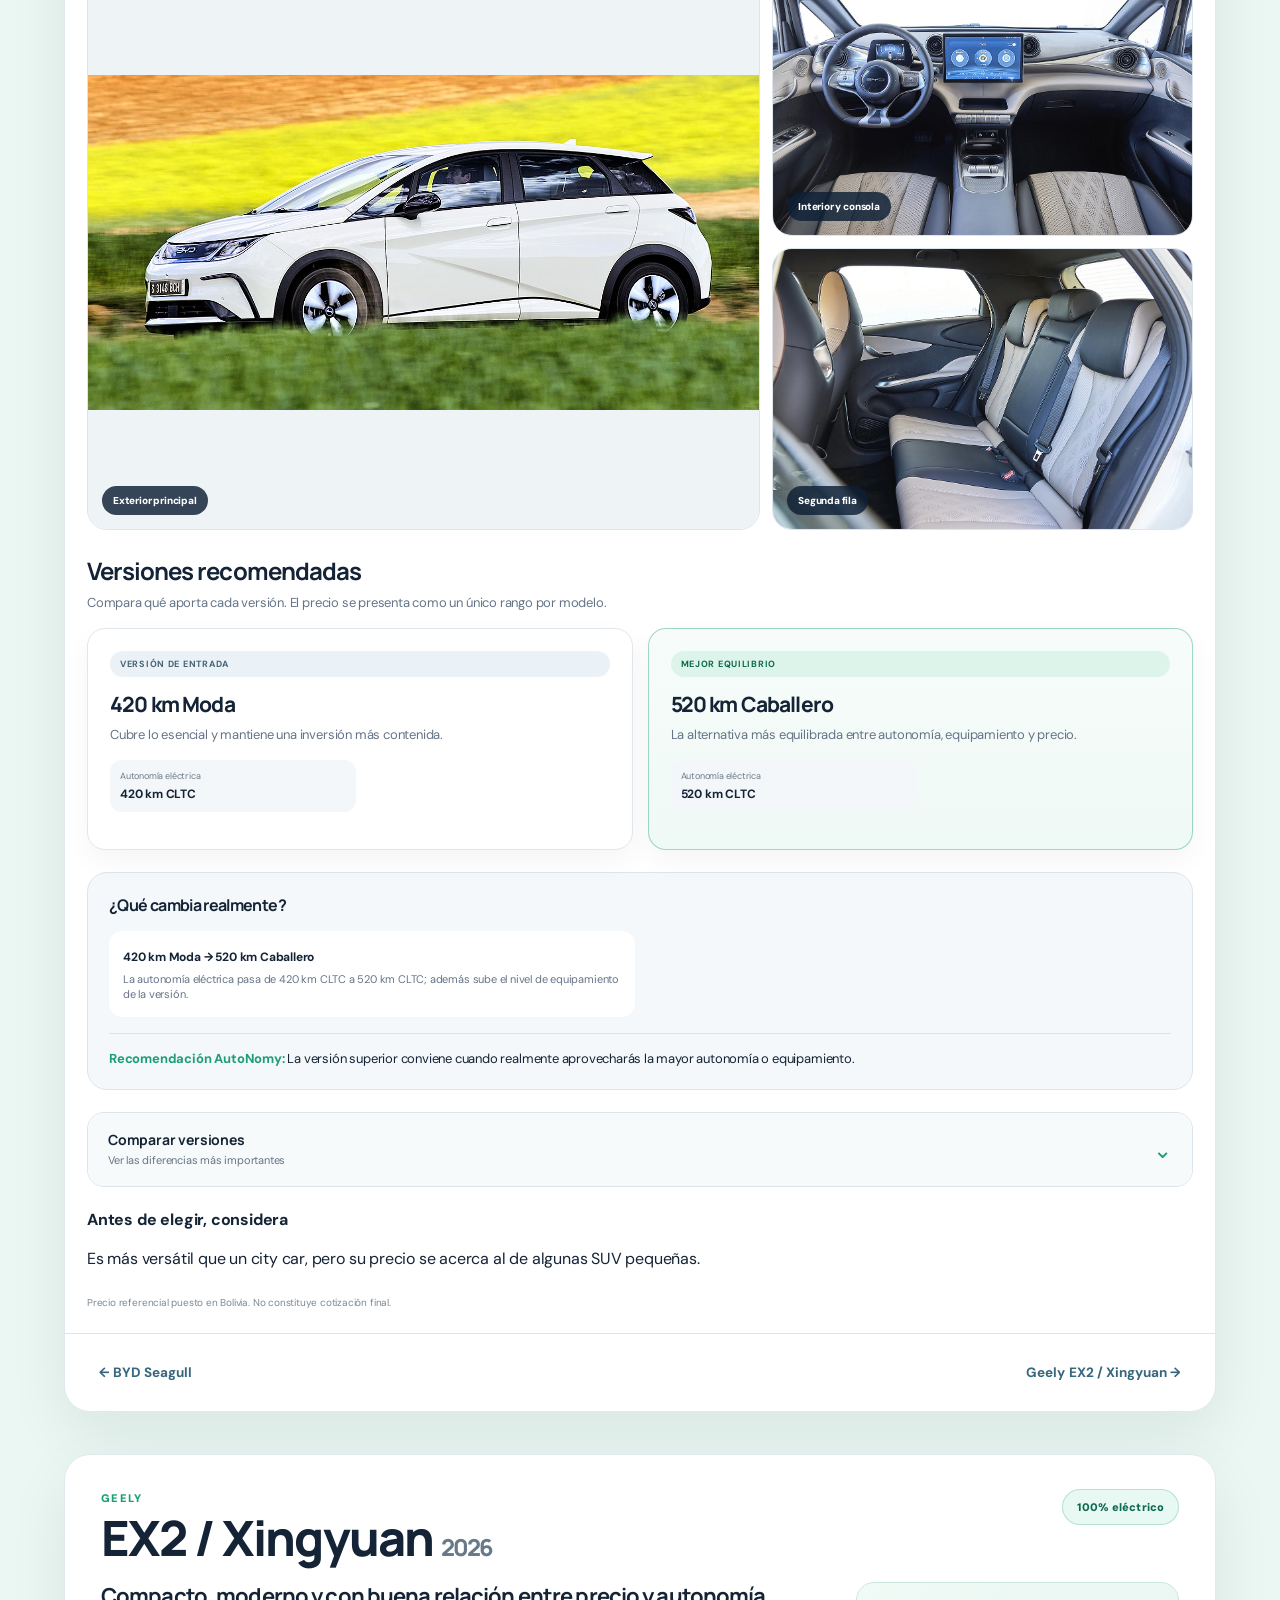
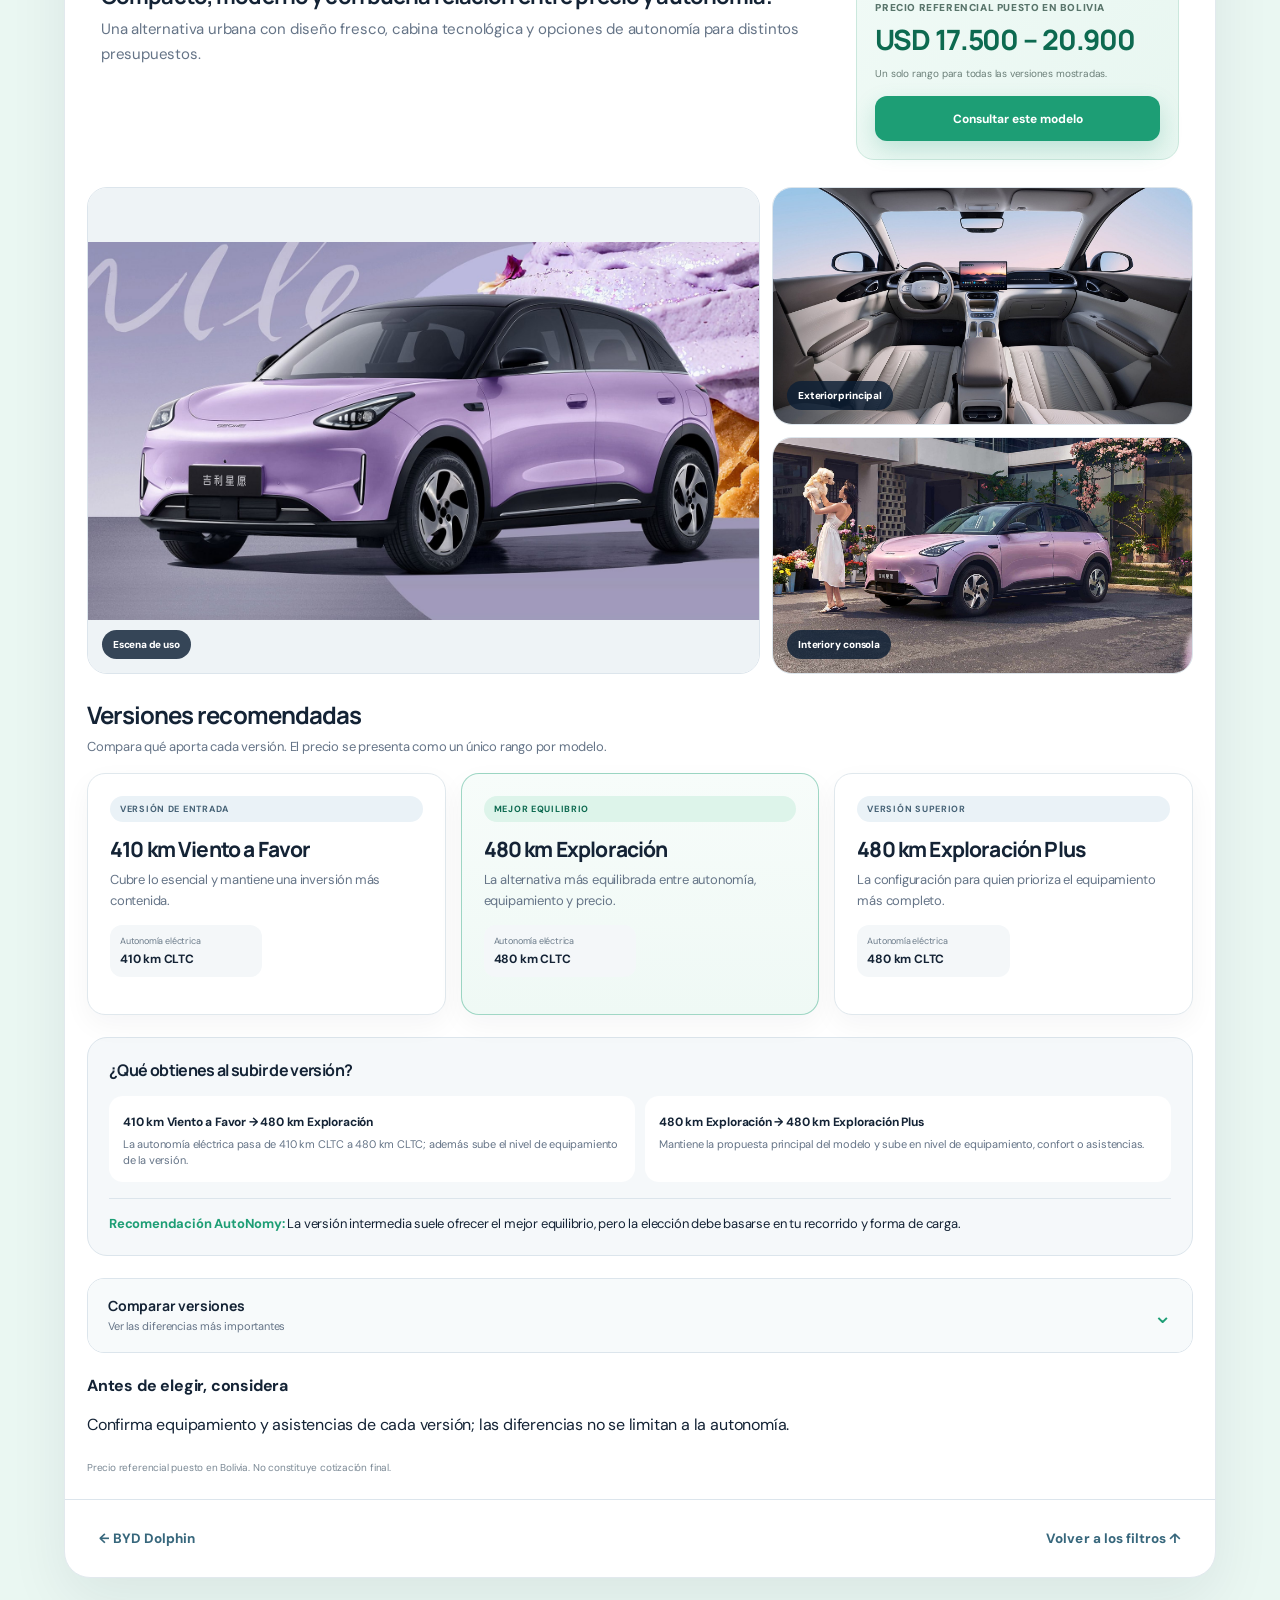
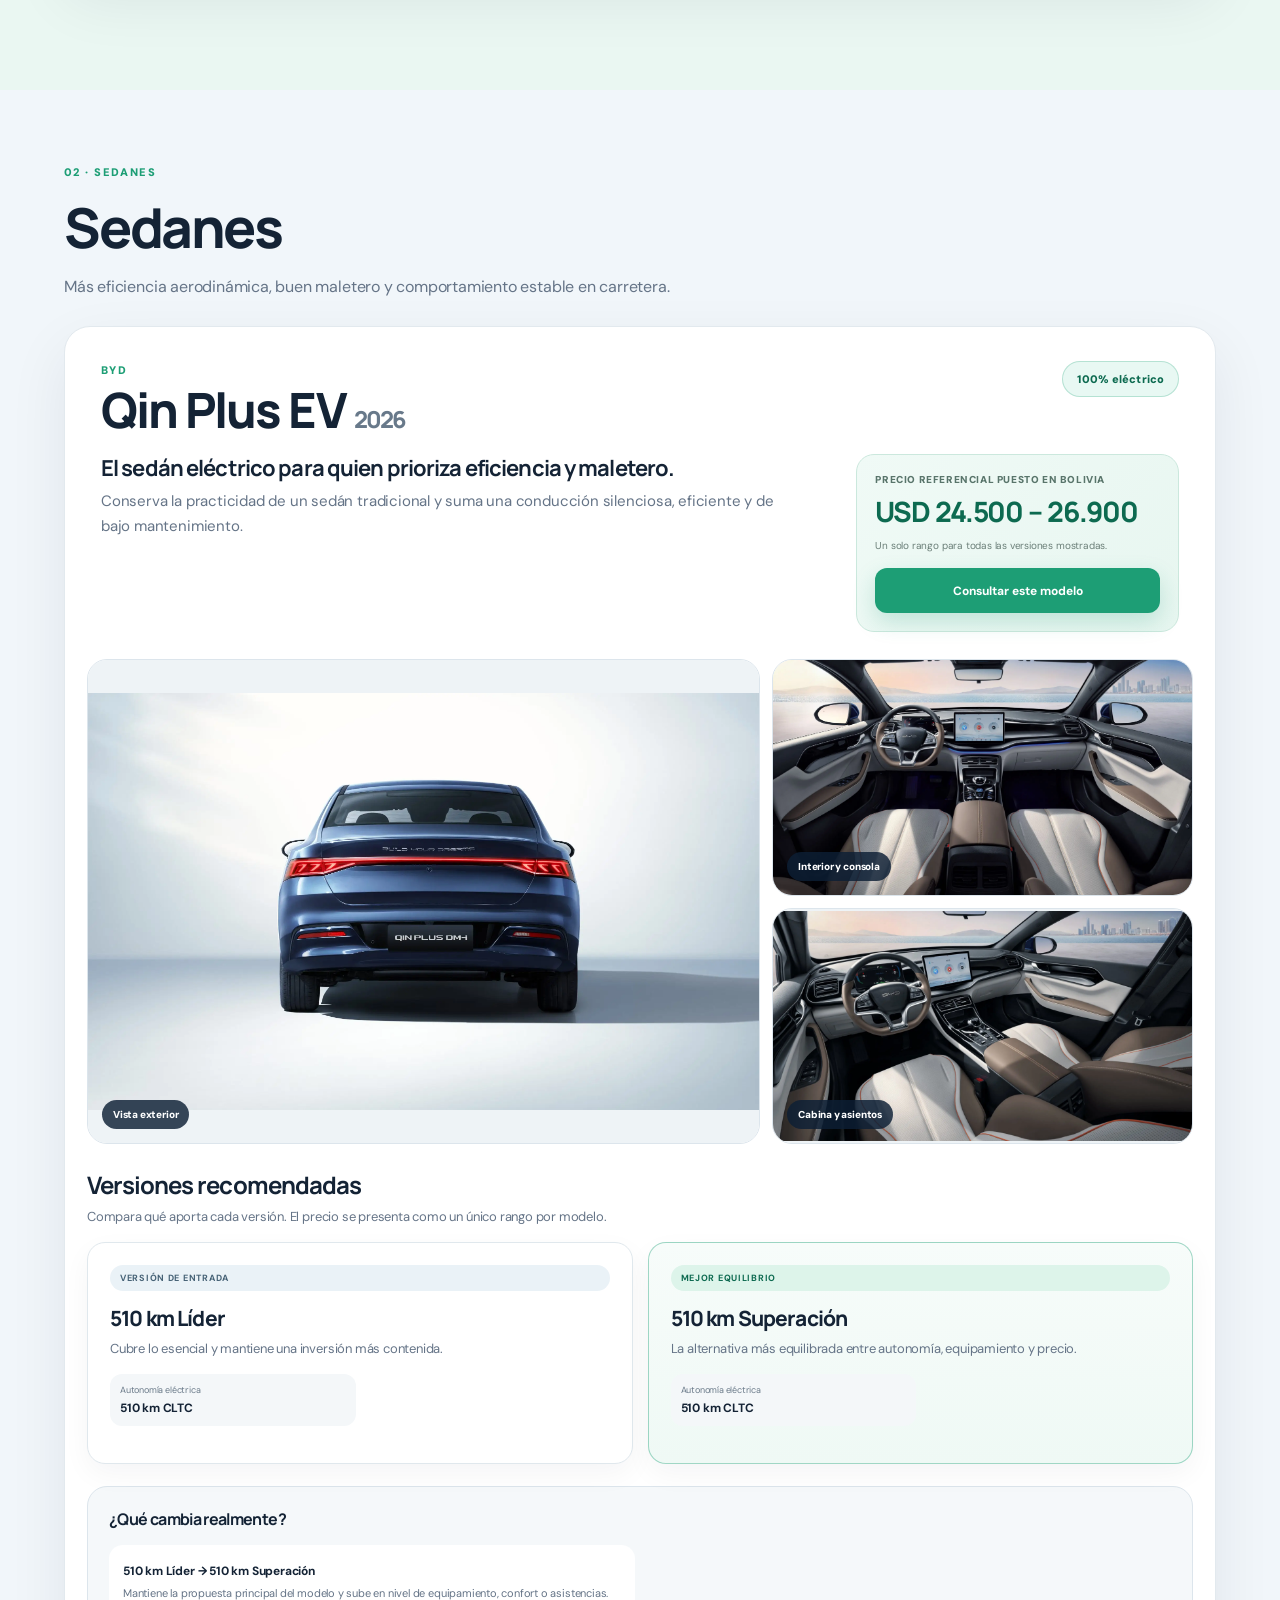
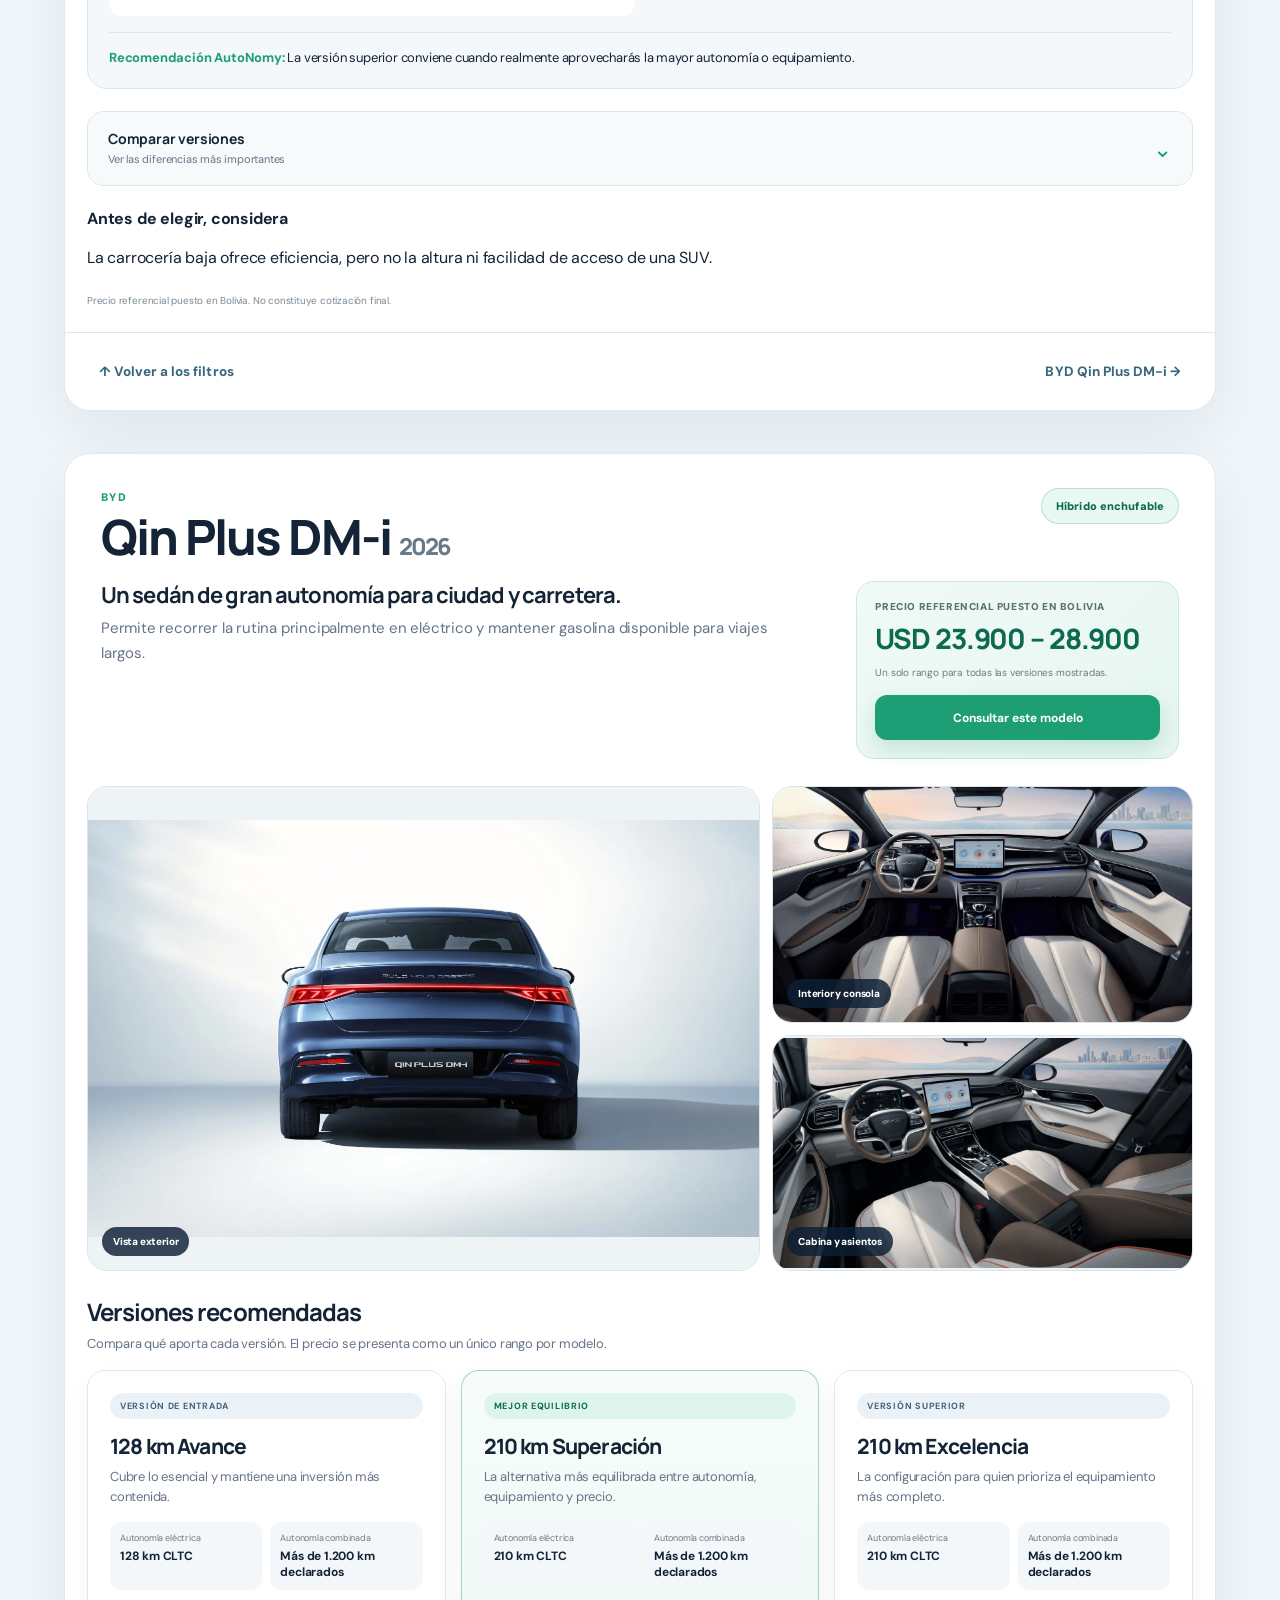
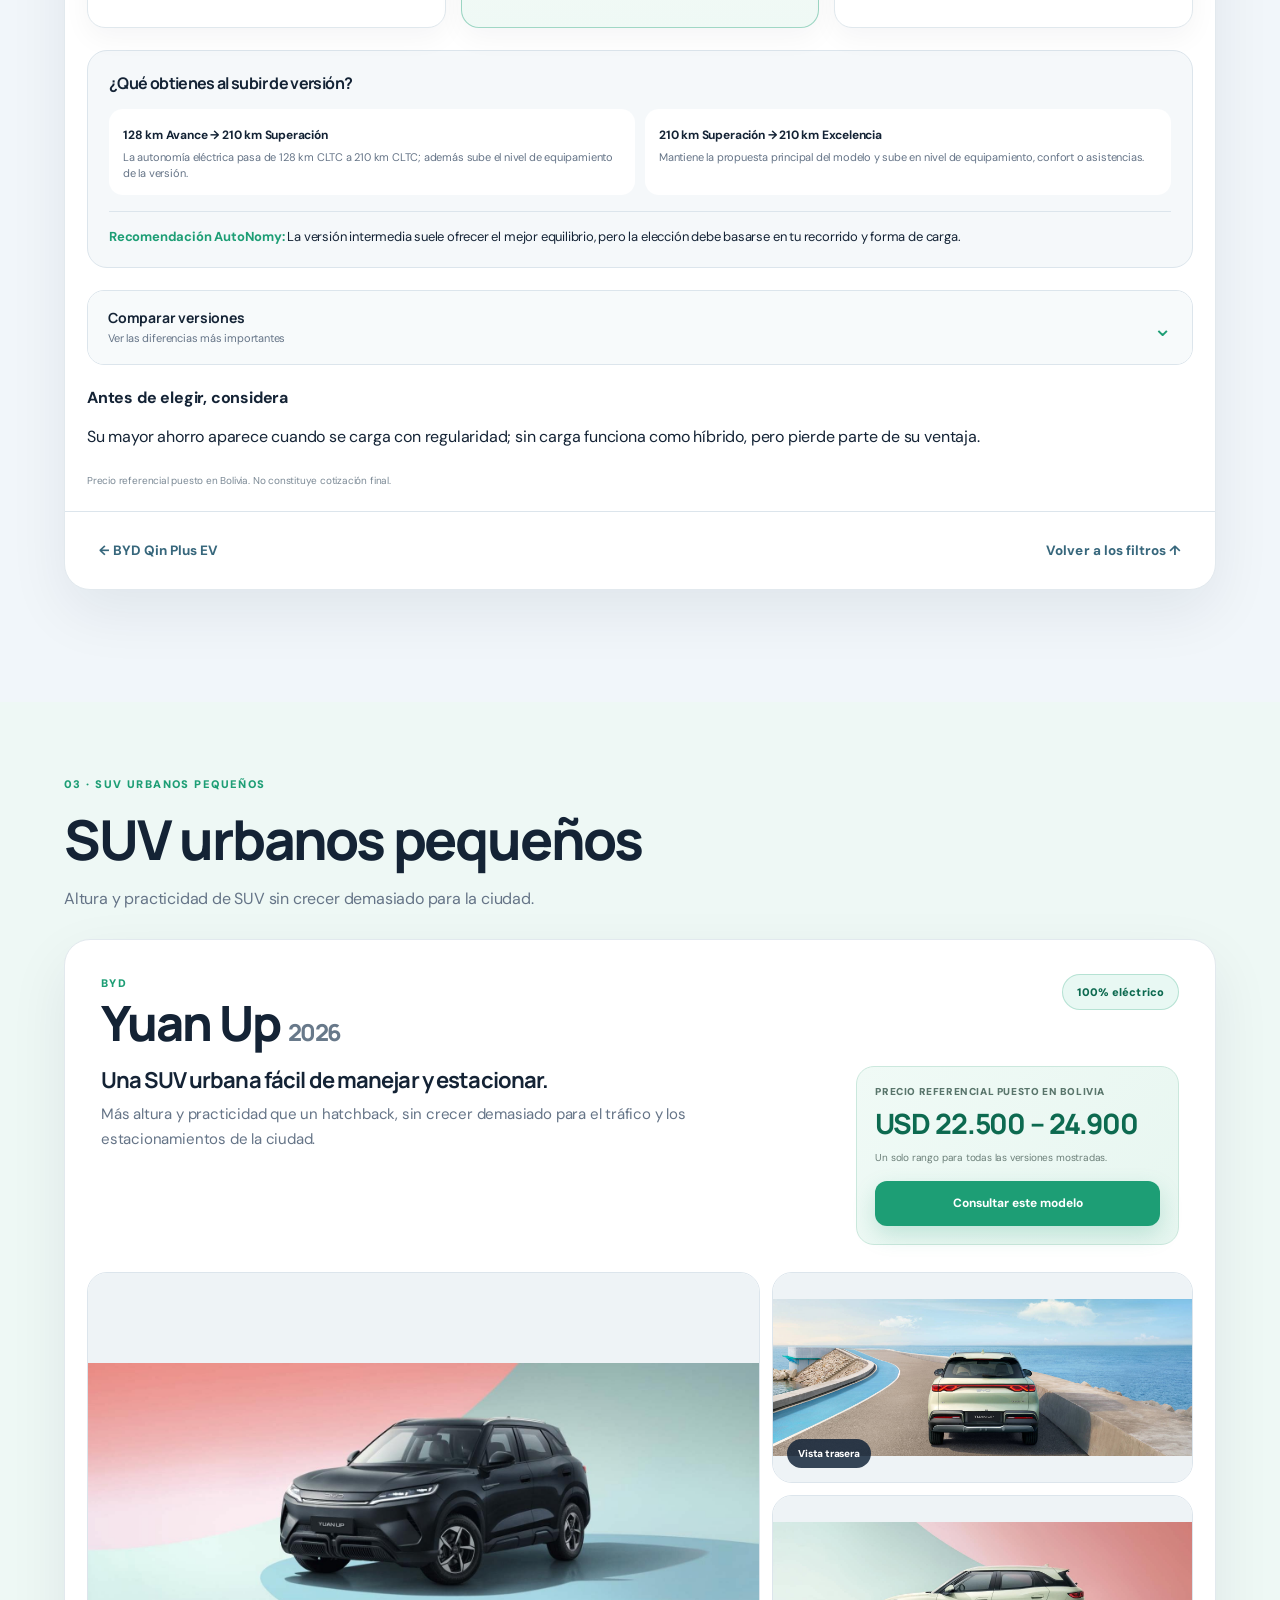
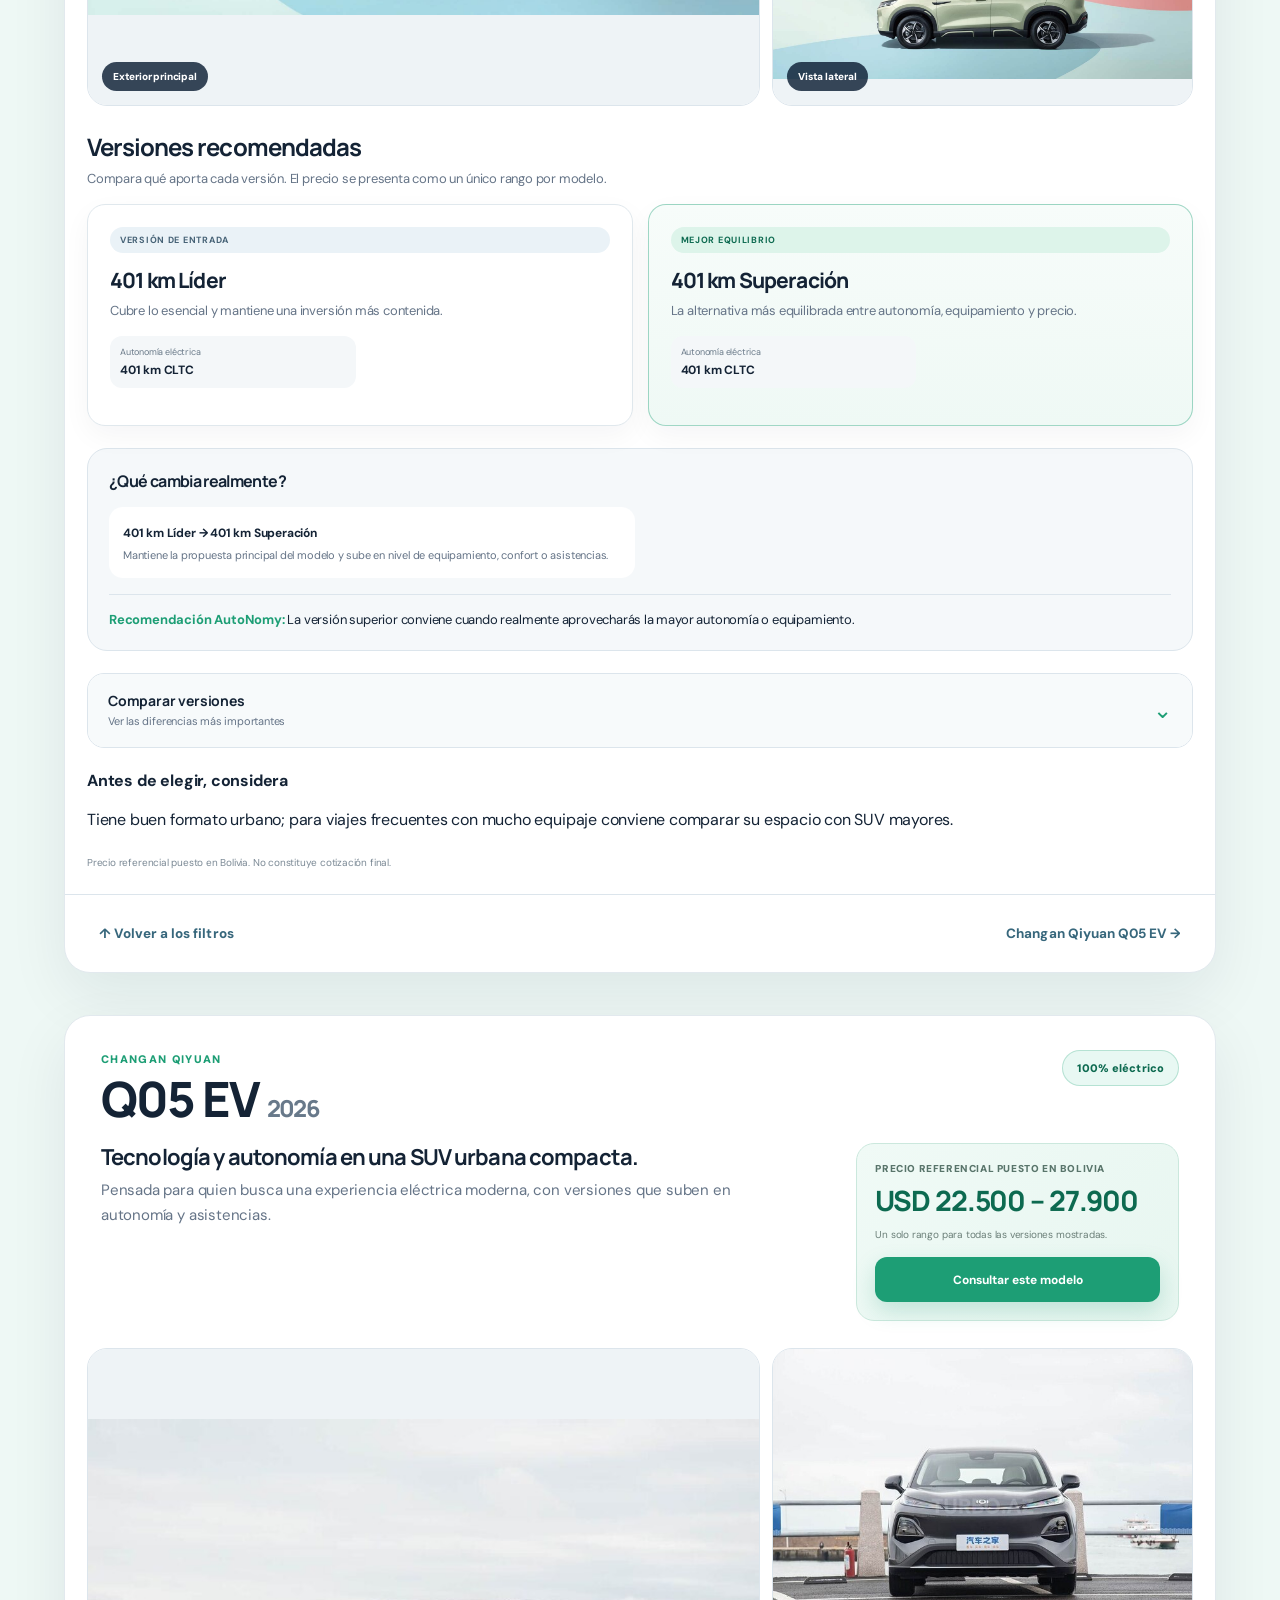
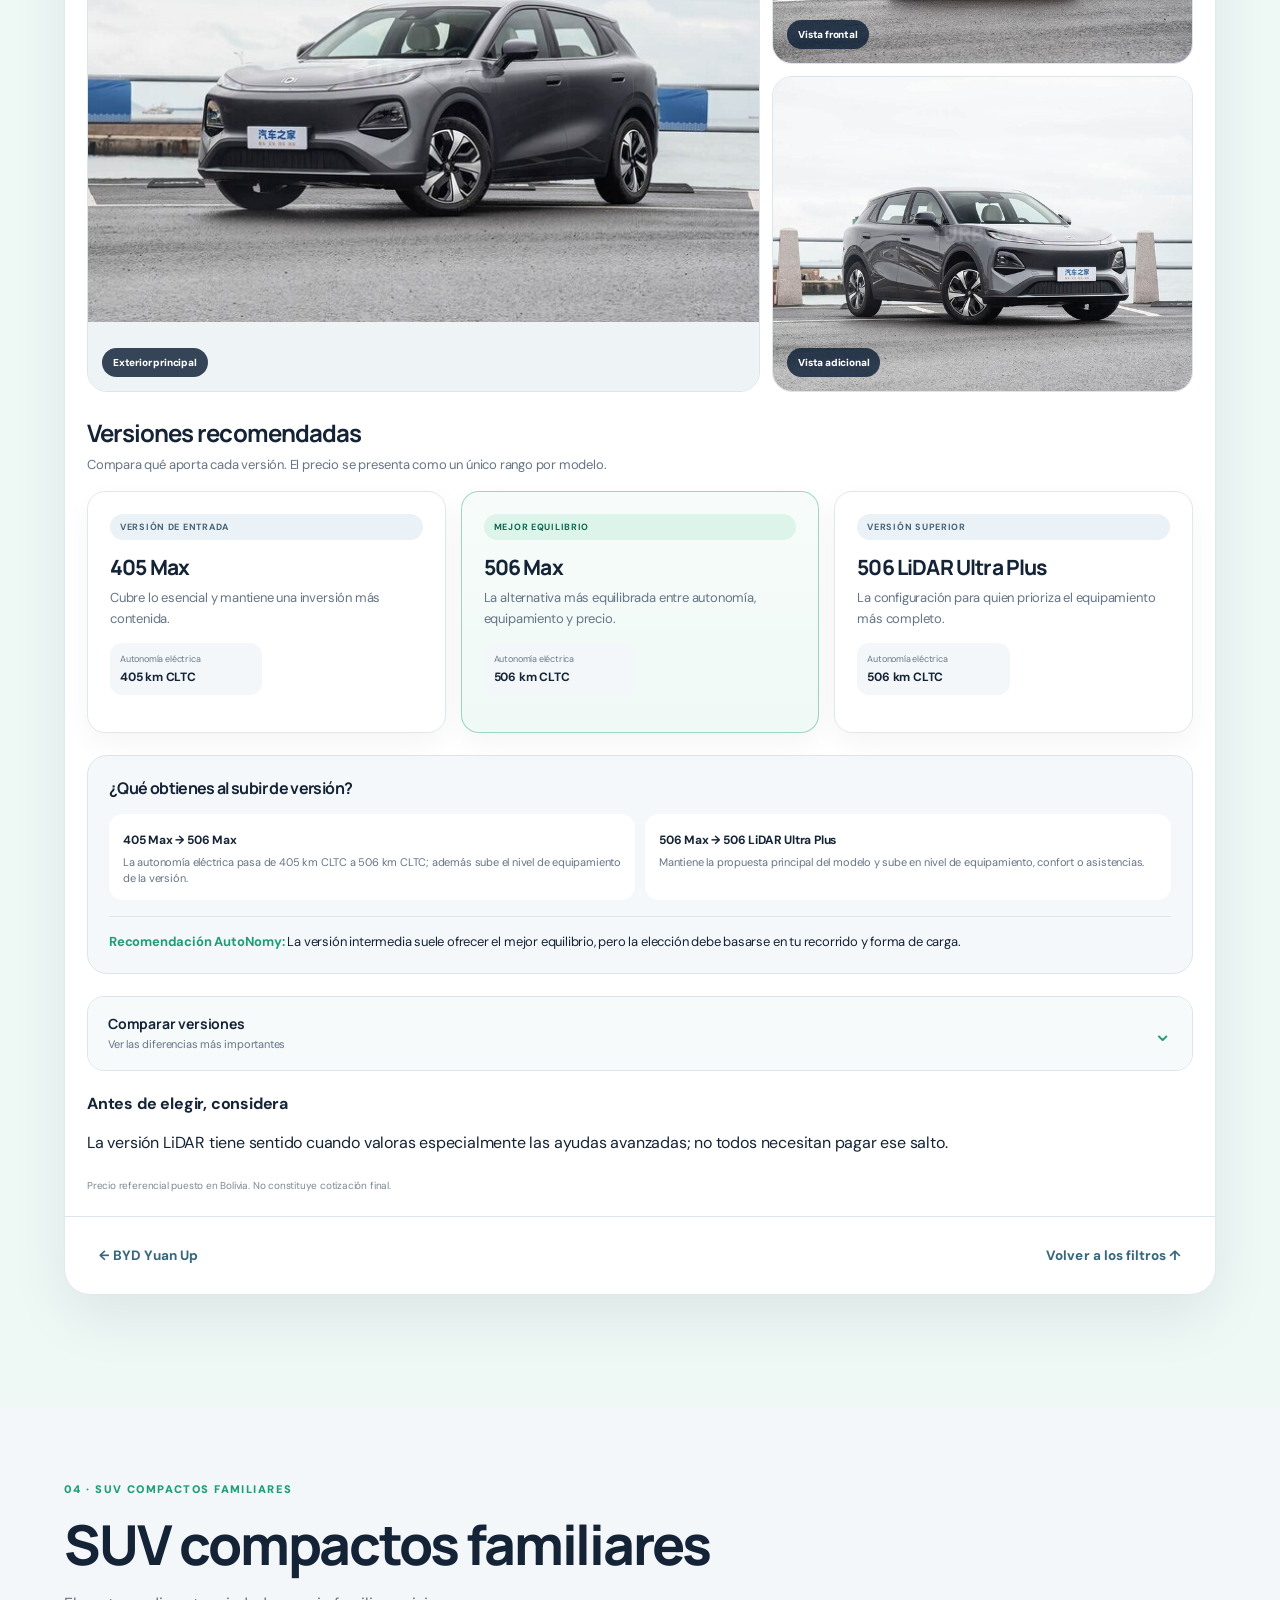
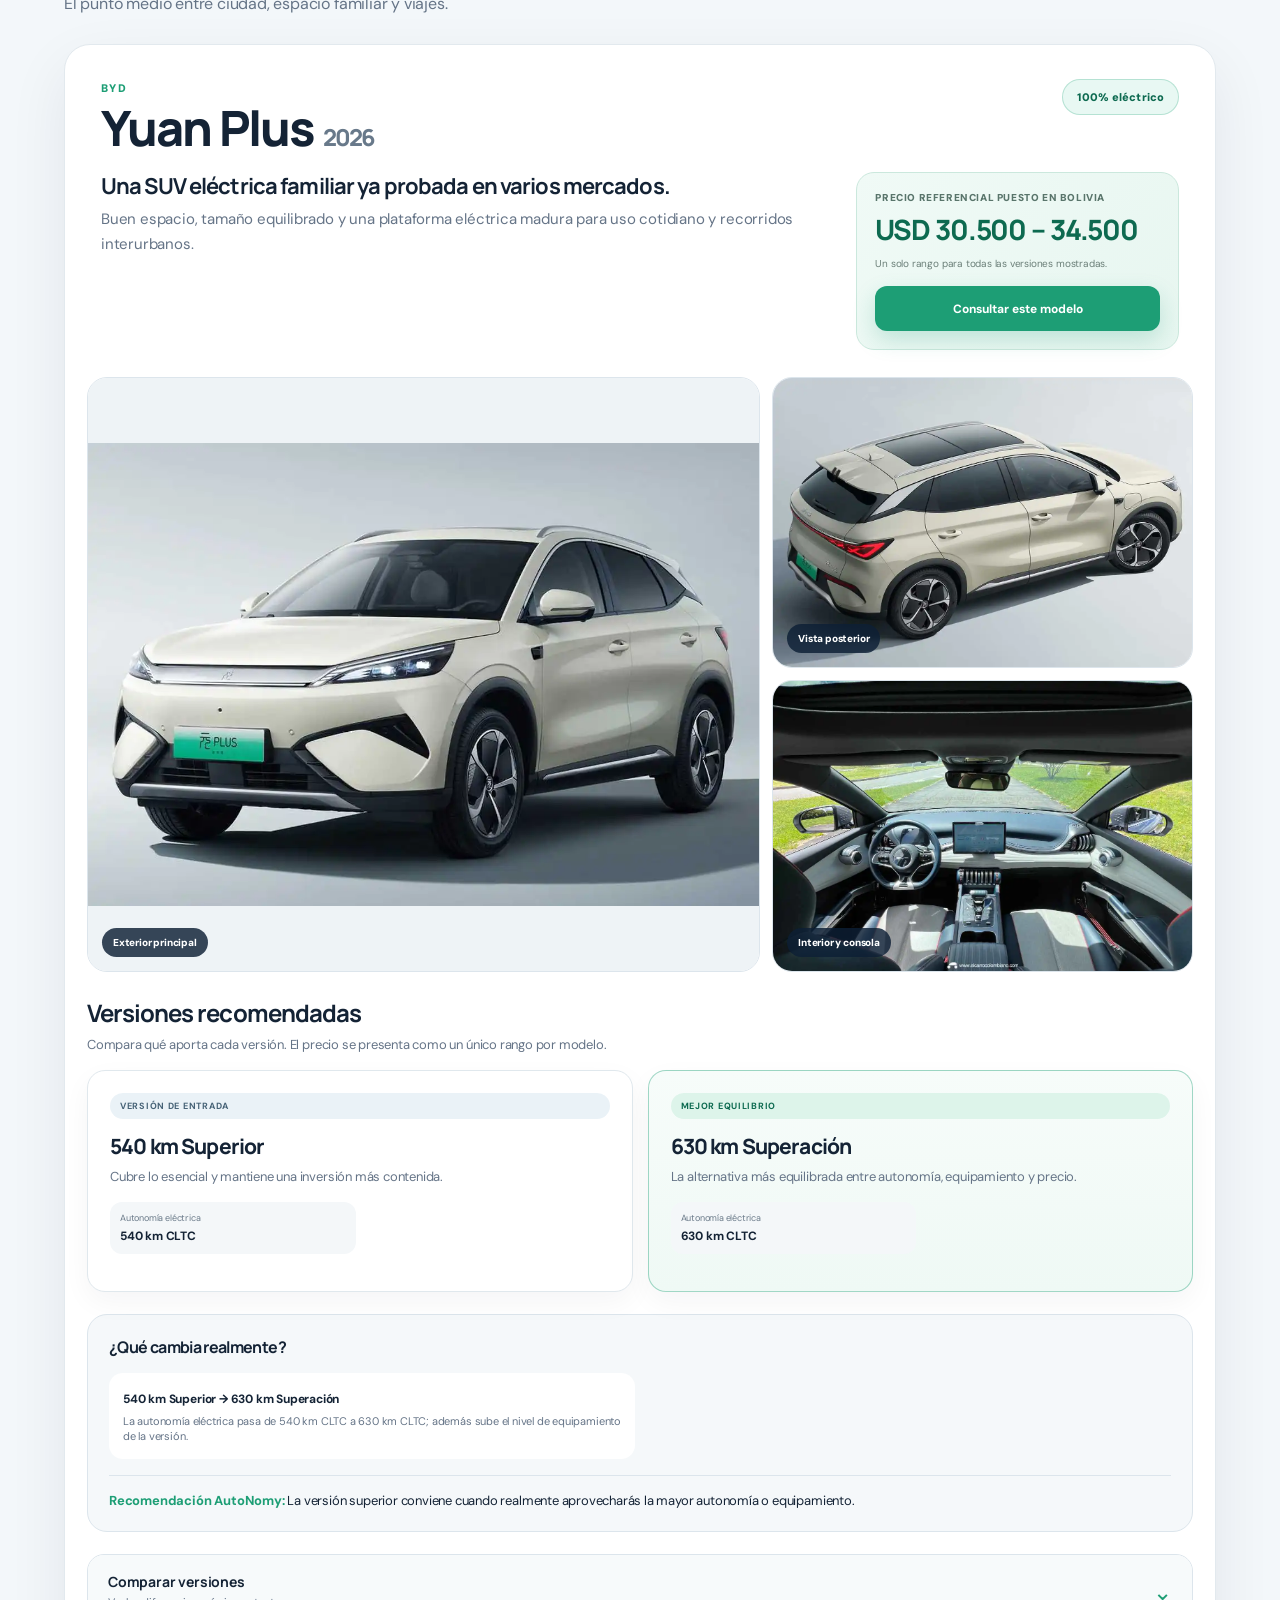
==== commit 817c5c3f: "version 16" ====
--- a/modelos-sugeridos.html
+++ b/modelos-sugeridos.html
@@ -47,34 +47,27 @@
     </section>
 
     <section id="filter-navigation" class="navigation-hub">
-      <div class="filter-hub-heading">
-        <div>
-          <p class="eyebrow">Encuentra tu punto de partida</p>
-          <h2>Reduce la lista con criterios simples</h2>
-          <p>Filtra por tecnología o tipo de vehículo. Luego entra directamente al modelo que quieras revisar.</p>
-        </div>
-        <div class="filter-status">
-          <span class="filter-counter"></span>
-          <button class="clear-filters" type="button">Restablecer filtros</button>
-        </div>
+      <div class="filter-toolbar">
+        <span class="filter-counter"></span>
+        <button class="clear-filters" type="button">Limpiar filtros</button>
       </div>
 
-      <div class="filter-layout">
-        <section class="filter-static-panel" aria-labelledby="energy-filter-title">
-          <div class="filter-static-heading">
-            <span id="energy-filter-title">Tipo de energía</span>
+      <div class="filter-accordion">
+        <details class="filter-panel" id="energy-filter-panel">
+          <summary>
+            <span>Tipo de energía</span>
             <strong id="energy-filter-summary">Todos</strong>
-          </div>
-          <nav id="energy-nav" class="filter-options filter-options--static" aria-label="Filtrar por energía"></nav>
-        </section>
-
-        <section class="filter-static-panel" aria-labelledby="segment-filter-title">
-          <div class="filter-static-heading">
-            <span id="segment-filter-title">Segmento</span>
+          </summary>
+          <nav id="energy-nav" class="filter-options" aria-label="Filtrar por energía"></nav>
+        </details>
+
+        <details class="filter-panel" id="segment-filter-panel">
+          <summary>
+            <span>Segmento</span>
             <strong id="segment-filter-summary">Todos</strong>
-          </div>
-          <nav id="segment-nav" class="filter-options filter-options--static" aria-label="Filtrar por segmento"></nav>
-        </section>
+          </summary>
+          <nav id="segment-nav" class="filter-options" aria-label="Filtrar por segmento"></nav>
+        </details>
 
         <details class="filter-panel filter-panel--models" id="model-filter-panel">
           <summary>
@@ -373,11 +366,7 @@
     };
   
     const versionCard = (model, version) => {
-      const message = encodeURIComponent(
-        `*Consulta AutoNomy — ${model.brand} ${model.name} 2026*\nVersión: ${version.name}\n\nHola, quiero conocer disponibilidad, diferencias y tiempo estimado.`
-      );
-  
-      const meta = versionMeta(model, version);
+const meta = versionMeta(model, version);
   
       return `
         <article class="version-card ${version.recommended ? "recommended" : ""}">
@@ -391,13 +380,6 @@
                 `<span>${label}<b>${value}</b></span>`
               ).join("")}
             </div>` : ""}
-  
-          <a class="version-whatsapp"
-             href="${whatsappBase}?text=${message}"
-             target="_blank"
-             rel="noopener">
-            Consultar esta versión
-          </a>
         </article>`;
     };
   
@@ -511,6 +493,12 @@
               <small>Precio referencial puesto en Bolivia</small>
               <strong>${priceRange(model)}</strong>
               <span>Un solo rango para todas las versiones mostradas.</span>
+              <a class="model-whatsapp"
+                 href="${whatsappBase}?text=${encodeURIComponent(`*Consulta AutoNomy — ${model.brand} ${model.name} 2026*\n\nHola, quiero conocer disponibilidad, versiones y precio final puesto en Bolivia.`)}"
+                 target="_blank"
+                 rel="noopener">
+                Consultar este modelo
+              </a>
             </aside>
           </div>
   
@@ -518,7 +506,7 @@
   
           <div class="versions-heading">
             <h4>Versiones recomendadas</h4>
-            <p>Primero explicamos qué aporta cada una; el precio se presenta como un único rango por modelo.</p>
+            <p>Compara qué aporta cada versión. El precio se presenta como un único rango por modelo.</p>
           </div>
   
           <div class="version-grid" style="--version-count:${model.versions.length}">
--- a/modelos-sugeridos.css
+++ b/modelos-sugeridos.css
@@ -872,3 +872,167 @@
     padding:0 20px 22px;
   }
 }
+
+
+/* =========================================================
+   V5 — MENOS SCROLL MÓVIL Y UN SOLO CTA POR MODELO
+   ========================================================= */
+
+/* El filtro comienza directamente después de las preguntas */
+.navigation-hub{
+  padding:24px 7vw 32px;
+}
+.filter-hub-heading,
+.filter-layout,
+.filter-static-panel{
+  display:none!important;
+}
+.filter-toolbar{
+  width:min(1320px,100%);
+  margin:0 auto 10px;
+  display:flex;
+  align-items:center;
+  justify-content:flex-end;
+  gap:14px;
+  min-height:24px;
+}
+.filter-counter{
+  color:var(--muted);
+  font-size:11px;
+  font-weight:600;
+}
+.clear-filters{
+  display:inline-flex;
+  align-items:center;
+  min-height:34px;
+  padding:0 13px;
+  border:1px solid #D6E2E8;
+  border-radius:999px;
+  background:#FFFFFF;
+  color:var(--green);
+  font-family:"DM Sans",sans-serif;
+  font-size:11px;
+  font-weight:700;
+  cursor:pointer;
+}
+.clear-filters:hover{
+  border-color:rgba(29,158,117,.5);
+  background:var(--soft);
+}
+.filter-accordion{
+  width:min(1320px,100%);
+  margin:auto;
+  display:grid;
+  grid-template-columns:1fr 1fr 1.18fr;
+  gap:12px;
+}
+.filter-panel{
+  display:block!important;
+  border:1px solid var(--line);
+  border-radius:17px;
+  background:#F8FAFB;
+  overflow:hidden;
+}
+.filter-panel summary{
+  min-height:64px;
+  padding:13px 17px;
+}
+.filter-panel summary span{
+  color:#52667A;
+  font-size:12px;
+  font-weight:650;
+}
+.filter-panel summary strong{
+  color:var(--green);
+  font-size:12px;
+  font-weight:700;
+}
+.filter-options{
+  padding:0 14px 14px;
+}
+.filter-options--models{
+  max-height:245px;
+  overflow:auto;
+}
+
+/* El rango de precio se convierte también en el principal punto de conversión */
+.model-range{
+  display:flex;
+  flex-direction:column;
+  align-items:flex-start;
+}
+.model-whatsapp{
+  width:100%;
+  min-height:45px;
+  margin-top:16px;
+  display:flex;
+  align-items:center;
+  justify-content:center;
+  padding:0 15px;
+  border-radius:12px;
+  background:var(--green);
+  color:#FFFFFF;
+  font-family:"DM Sans",sans-serif;
+  font-size:12px;
+  font-weight:750;
+  letter-spacing:0;
+  box-shadow:0 9px 22px rgba(29,158,117,.21);
+  transition:transform .18s ease,background .18s ease,box-shadow .18s ease;
+}
+.model-whatsapp:hover{
+  background:#178763;
+  transform:translateY(-1px);
+  box-shadow:0 12px 27px rgba(29,158,117,.27);
+}
+
+/* Ya no existe un CTA repetido dentro de cada versión */
+.version-whatsapp{
+  display:none!important;
+}
+.version-card{
+  min-height:0;
+}
+.version-card>p{
+  margin-bottom:0;
+}
+
+@media(max-width:1080px){
+  .filter-accordion{
+    grid-template-columns:1fr;
+  }
+}
+
+@media(max-width:700px){
+  .navigation-hub{
+    padding:14px 16px 22px;
+  }
+  .filter-toolbar{
+    margin-bottom:8px;
+    justify-content:space-between;
+  }
+  .filter-accordion{
+    gap:8px;
+  }
+  .filter-panel summary{
+    min-height:54px;
+    padding:10px 14px;
+  }
+  .filter-panel summary span,
+  .filter-panel summary strong{
+    font-size:11px;
+  }
+  .filter-options{
+    padding:0 10px 11px;
+  }
+  .filter-chip{
+    min-height:35px;
+    padding:0 12px;
+    font-size:11px;
+  }
+  .quick-guidance{
+    padding-bottom:18px;
+  }
+  .model-whatsapp{
+    min-height:44px;
+  }
+}
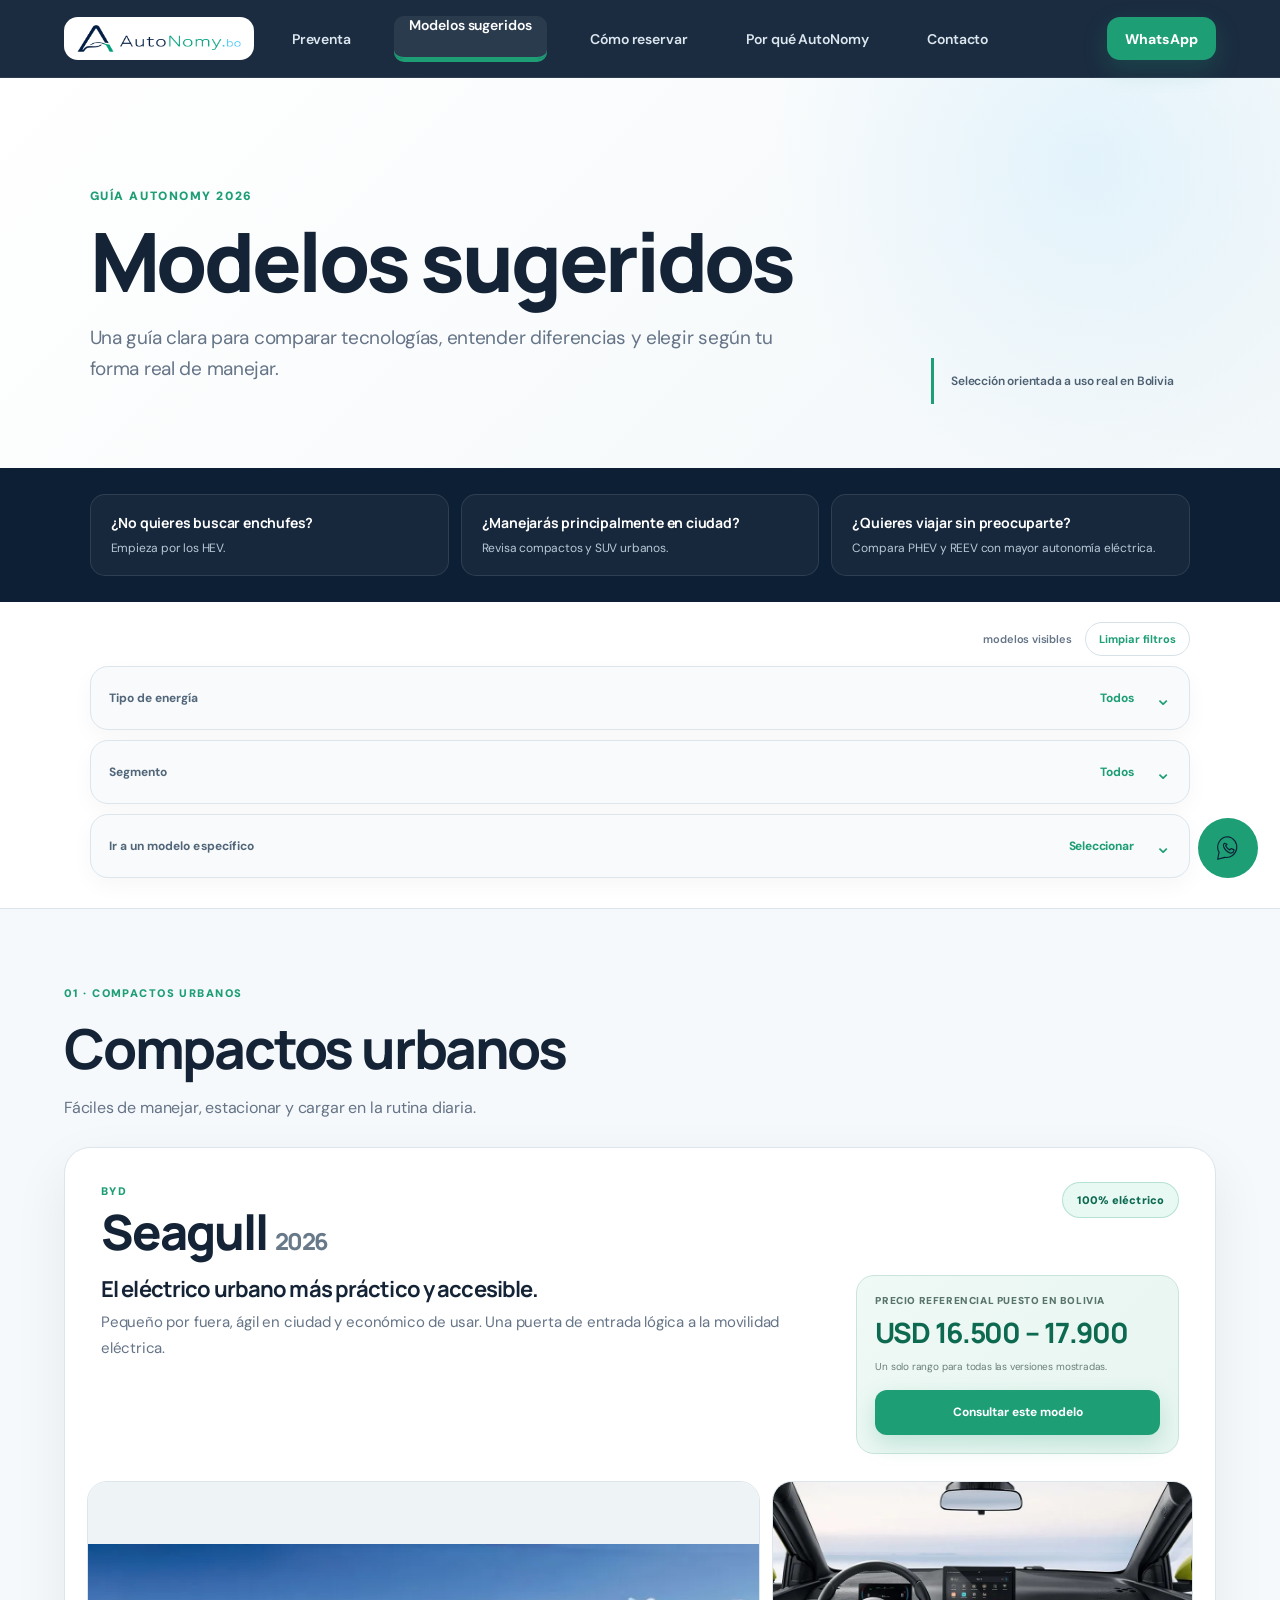
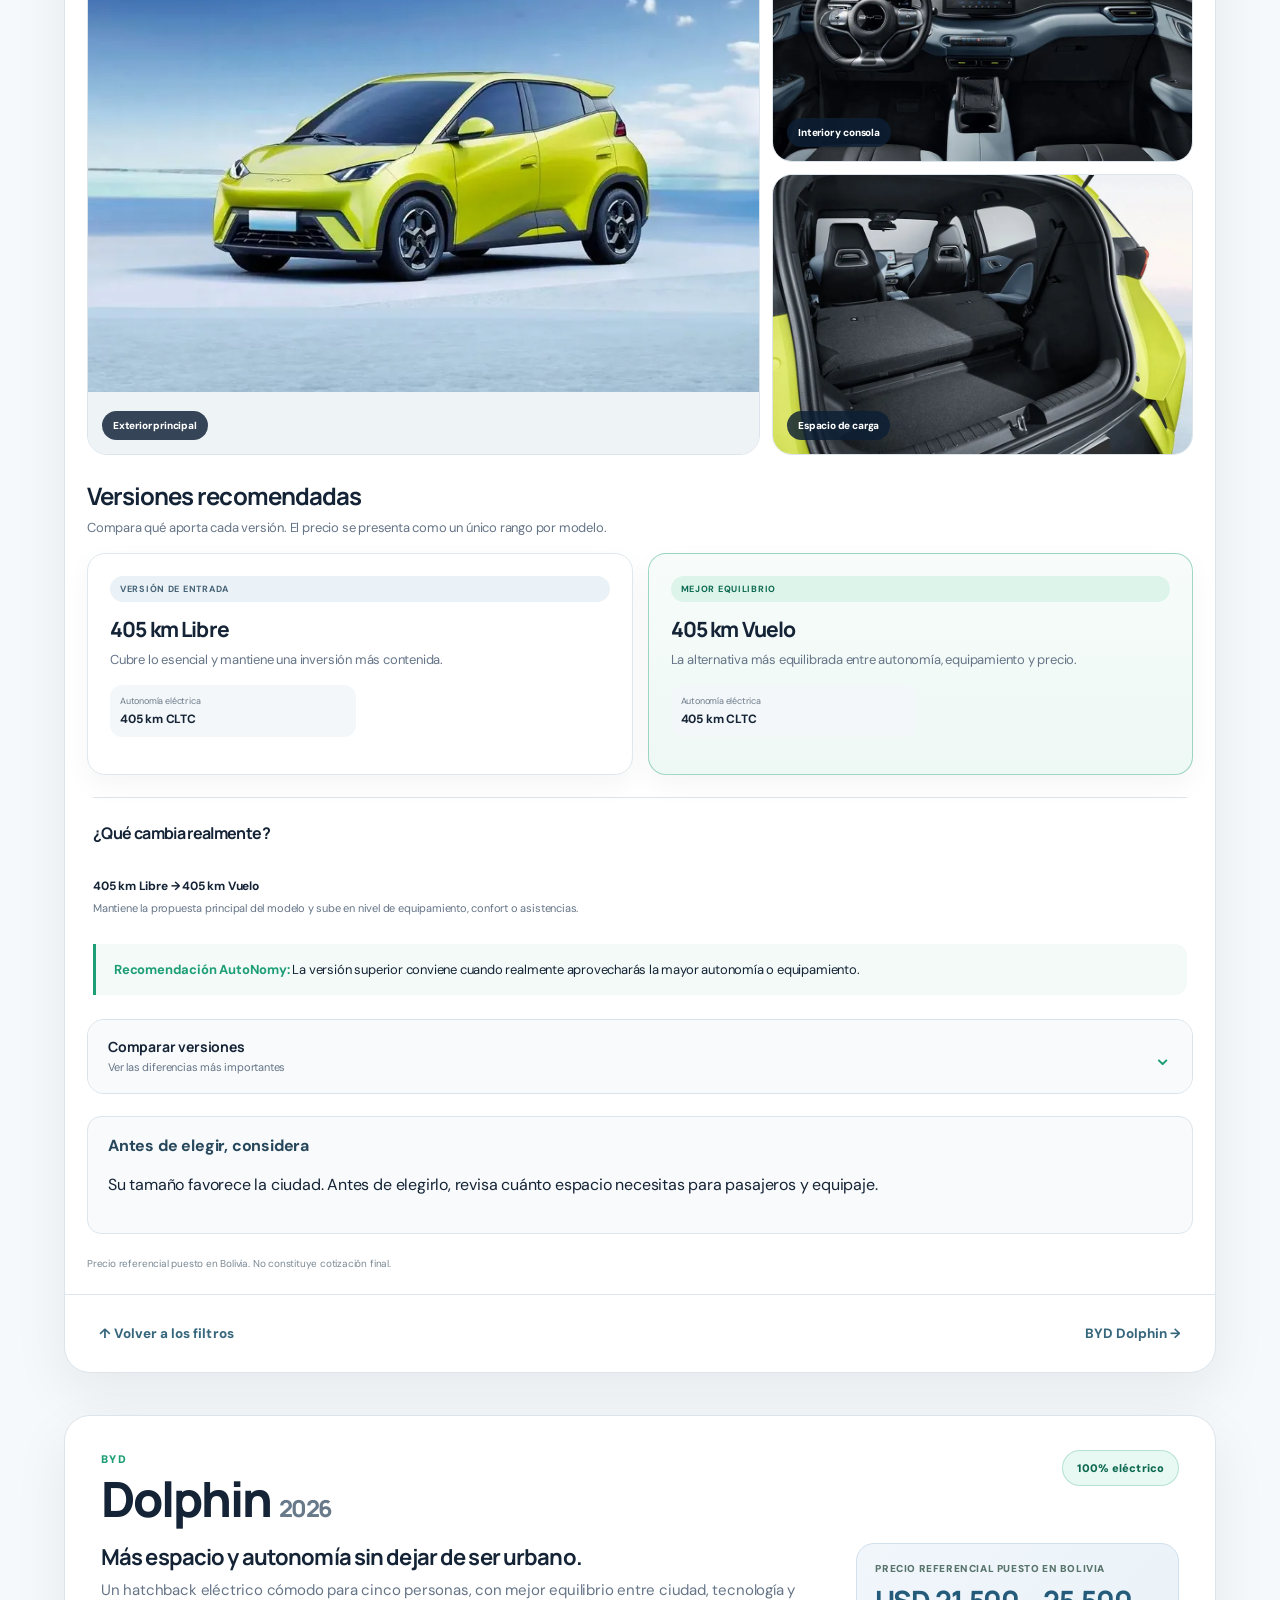
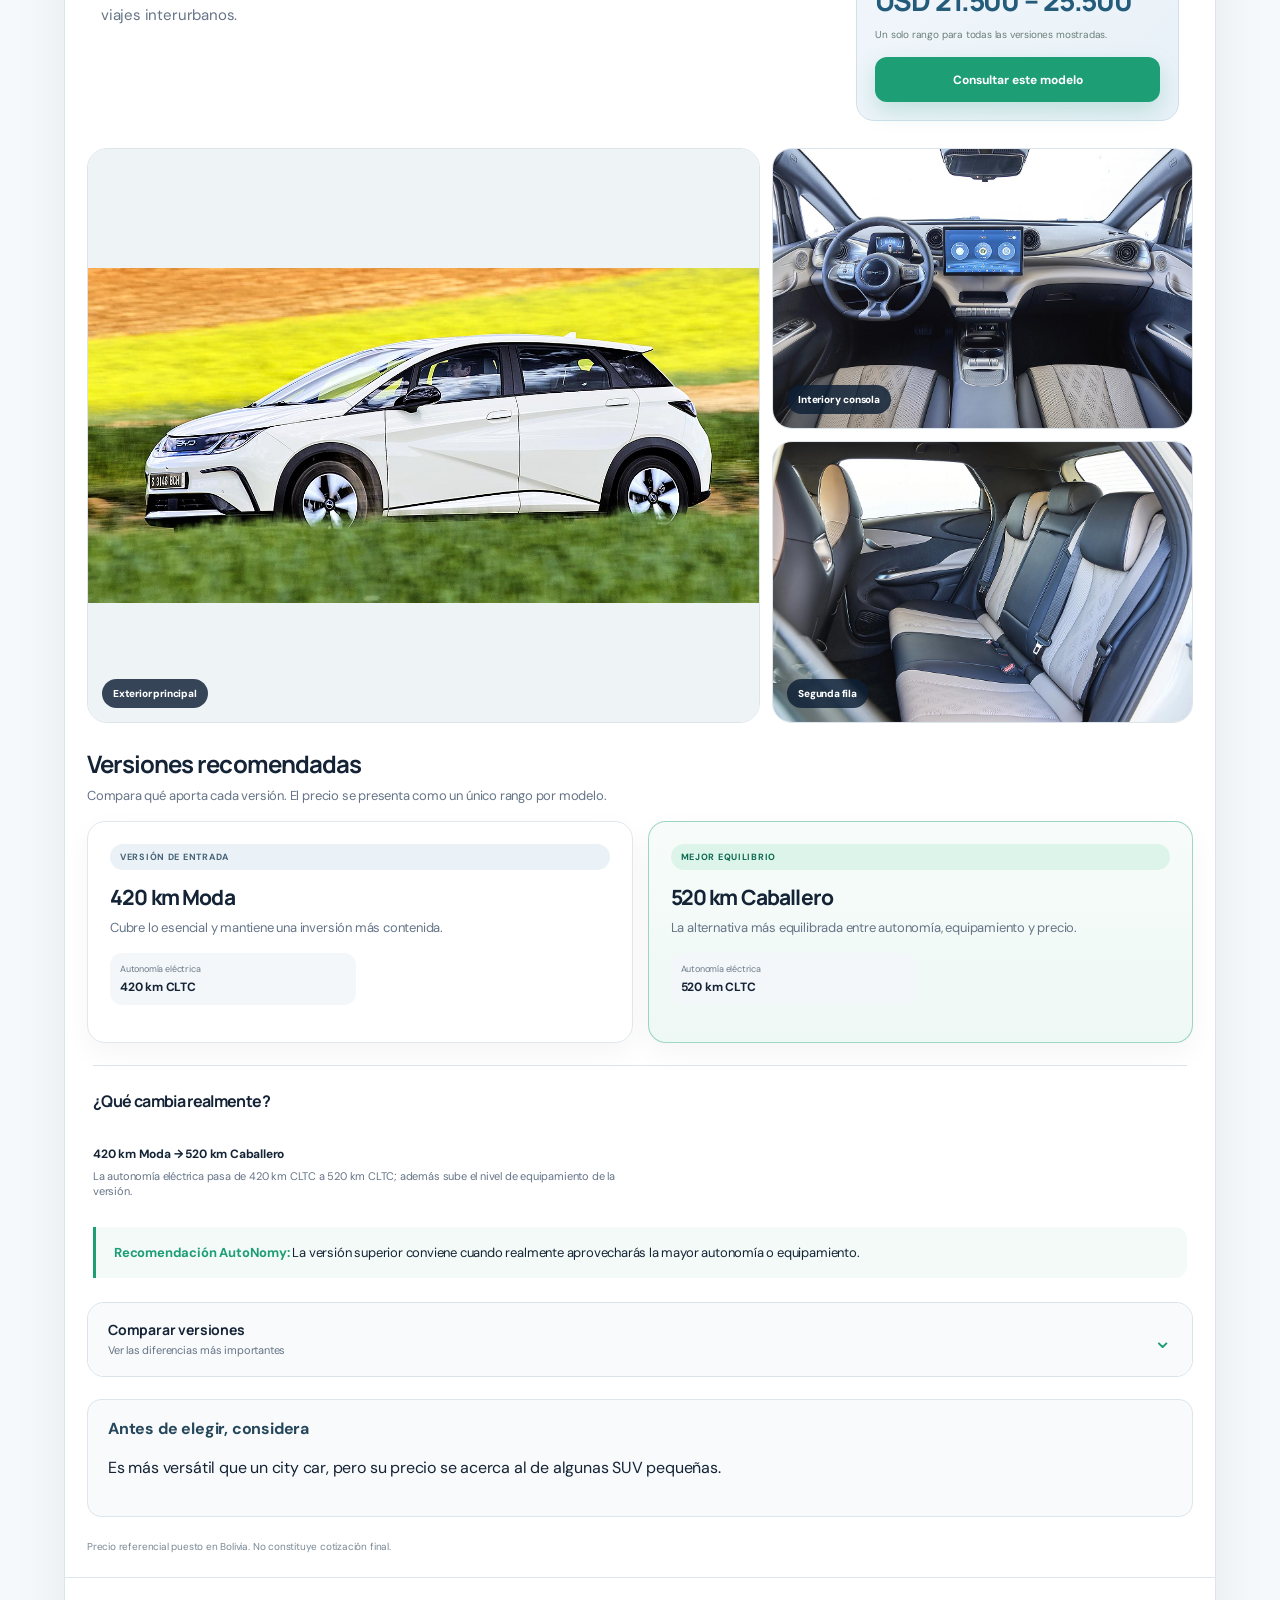
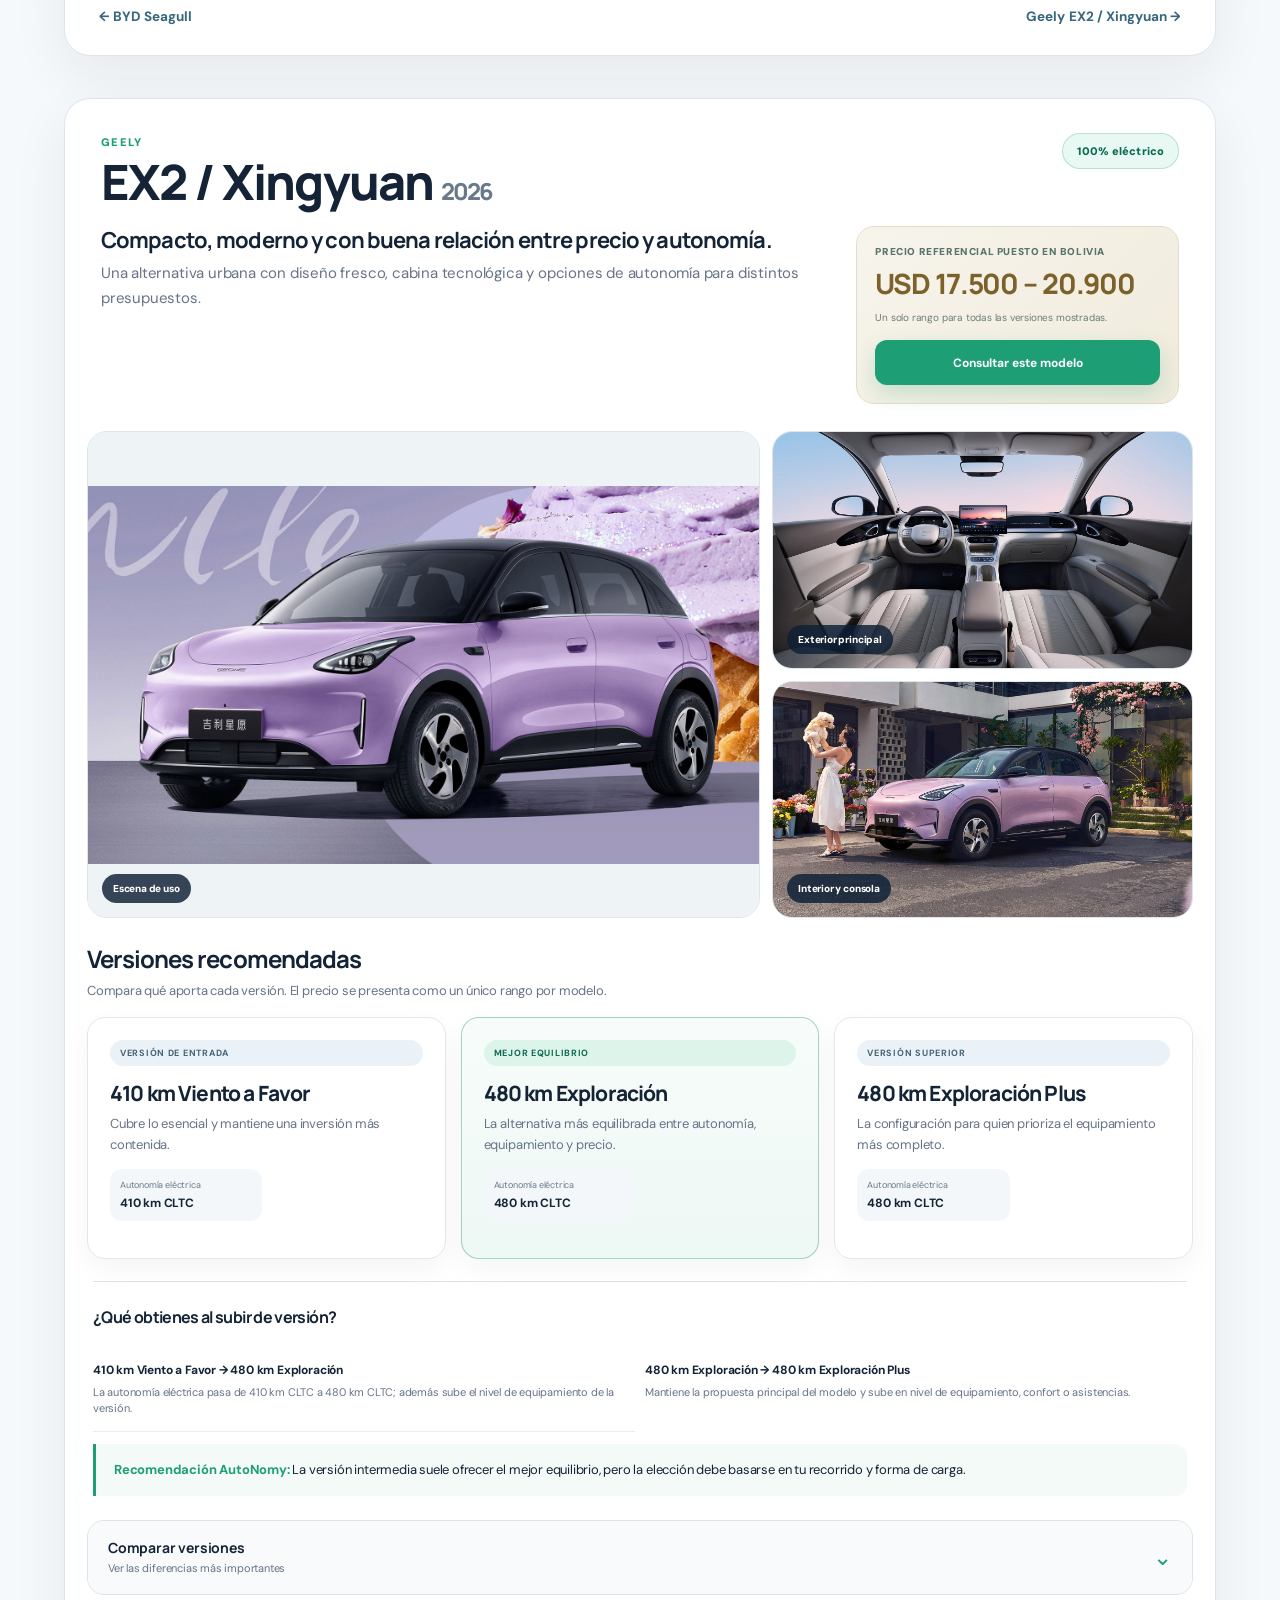
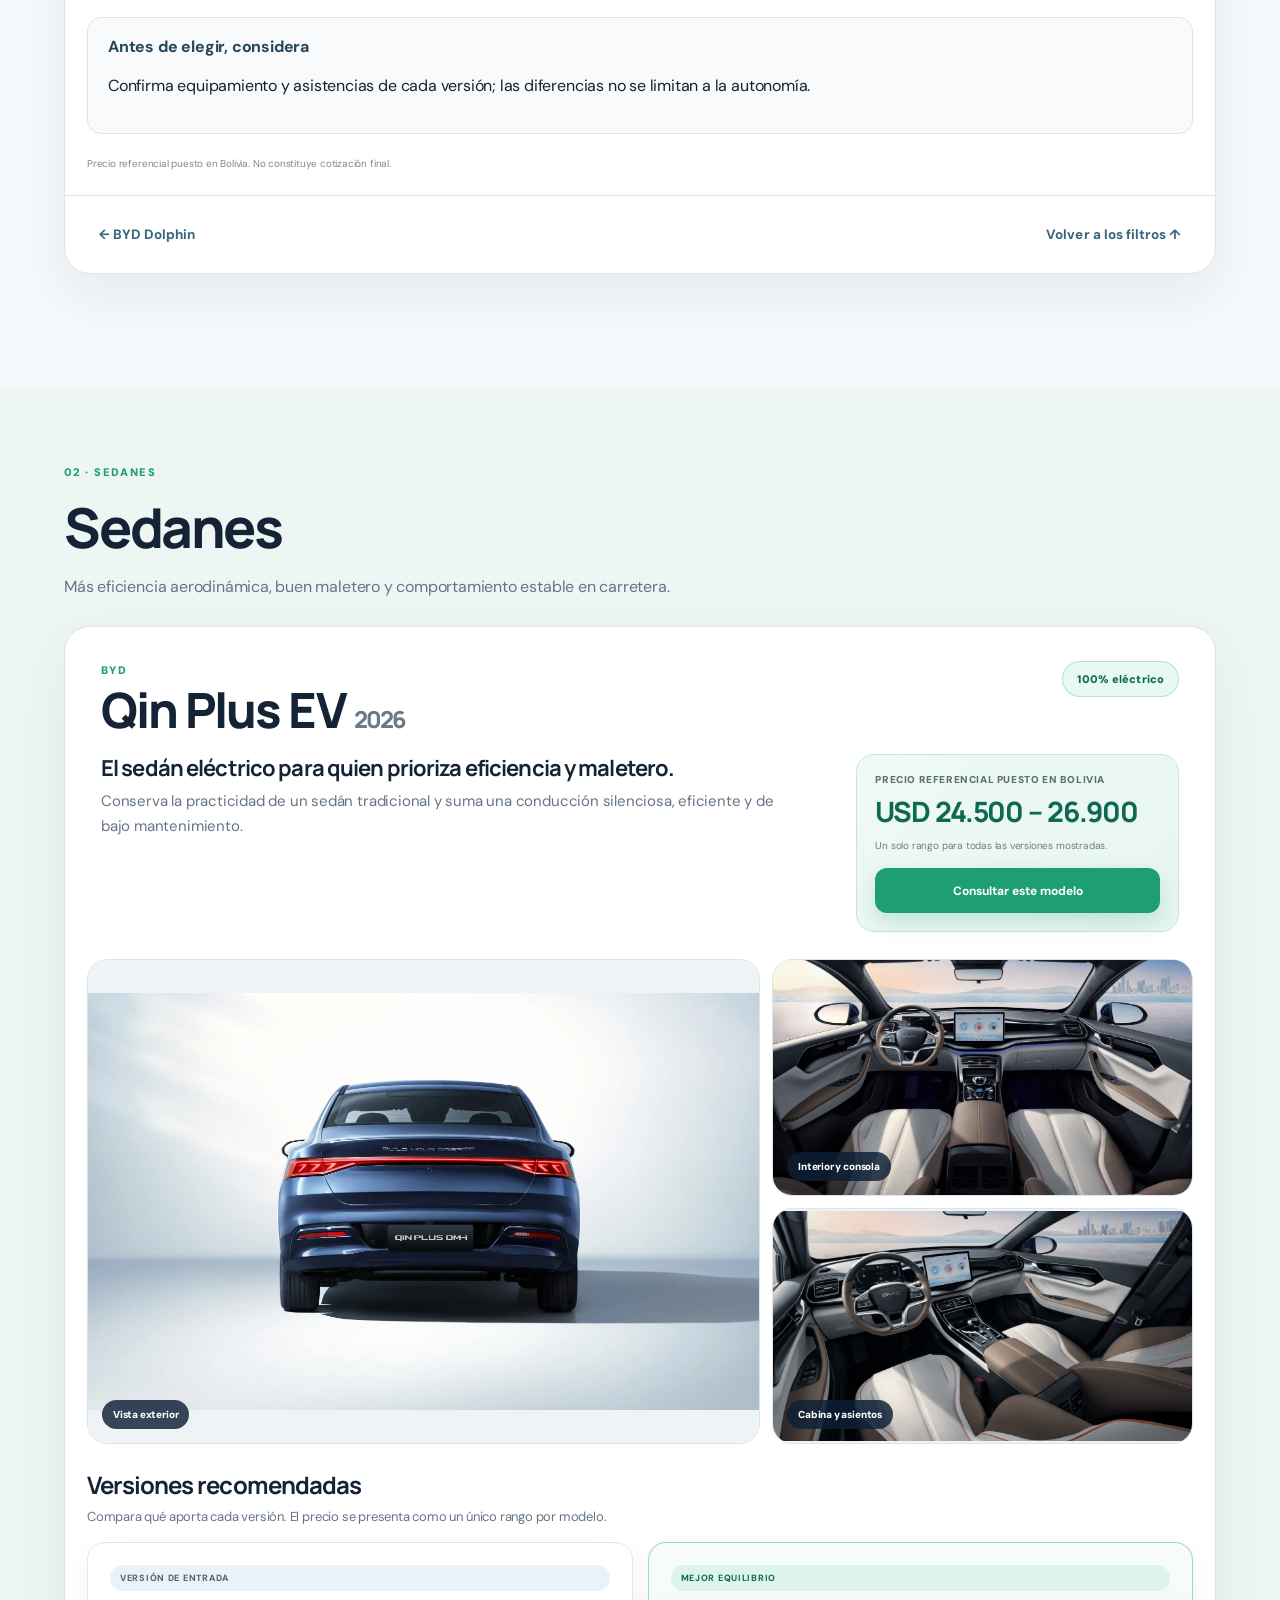
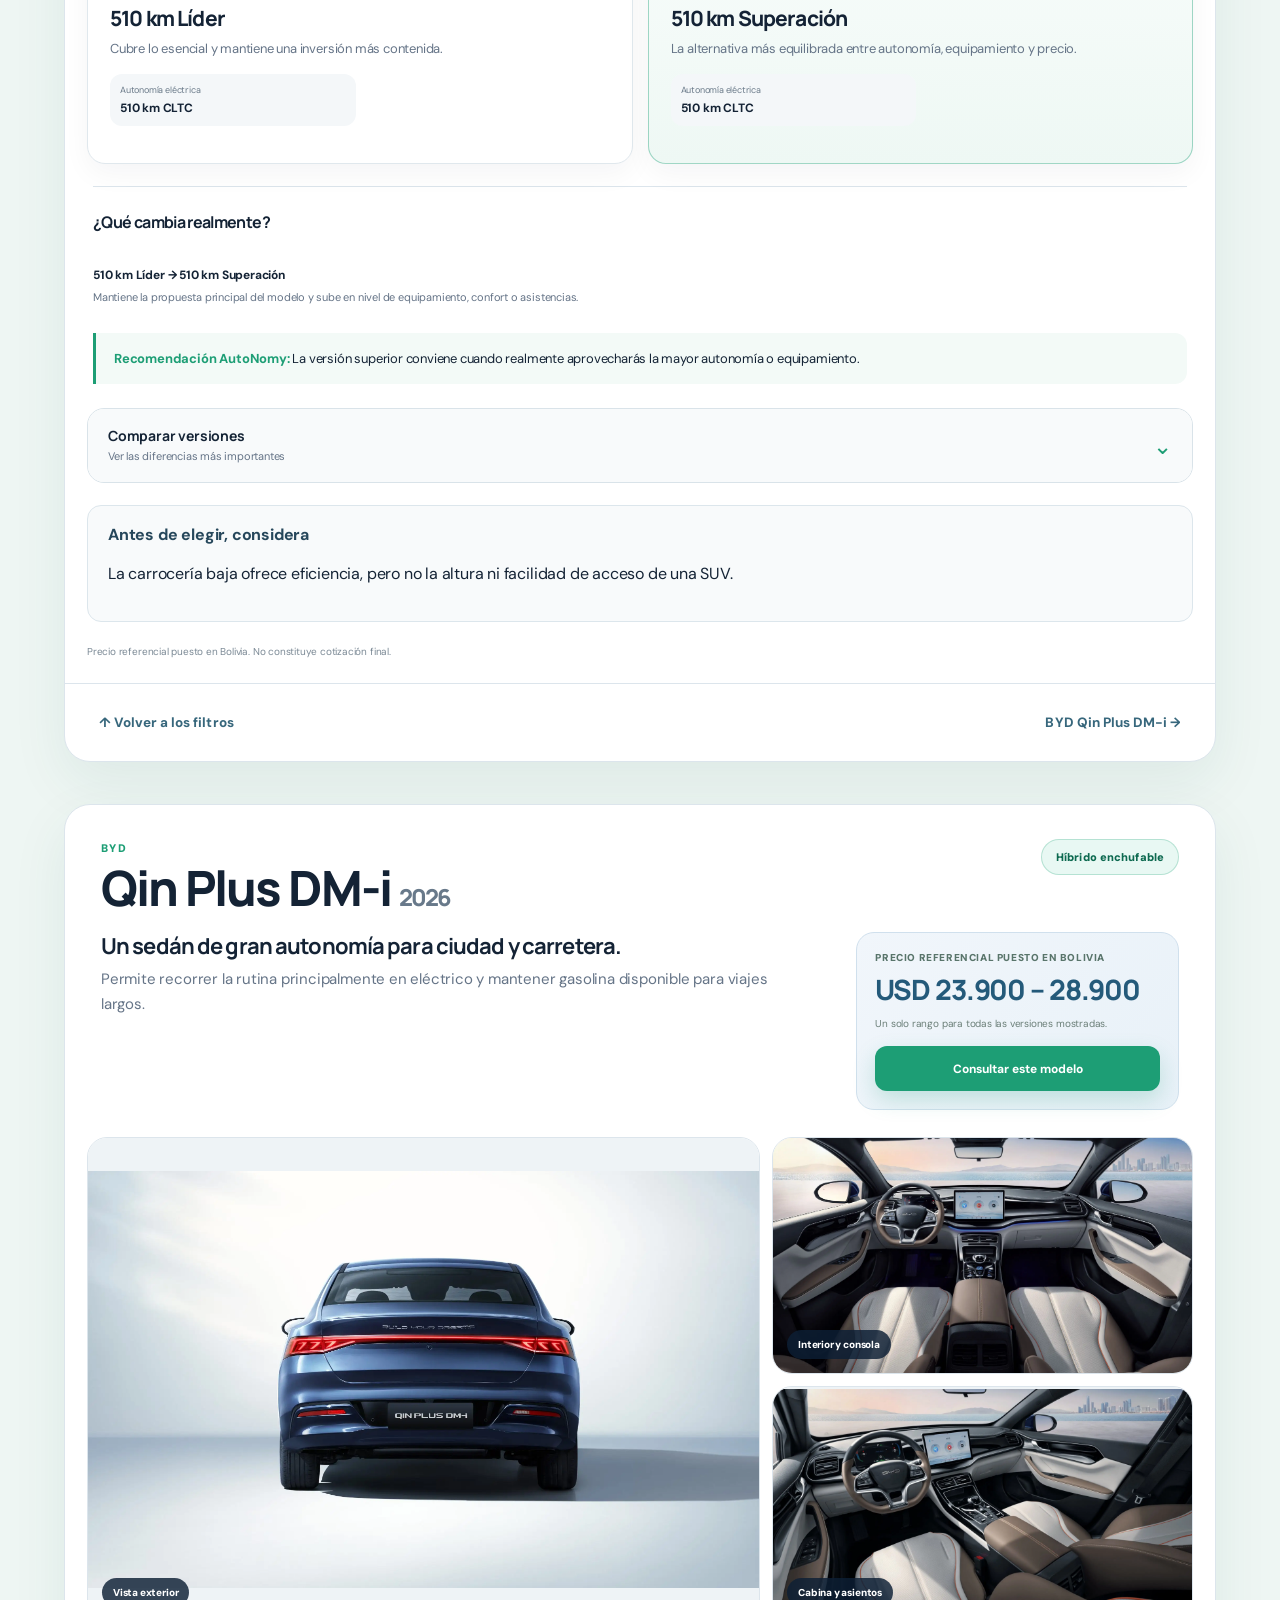
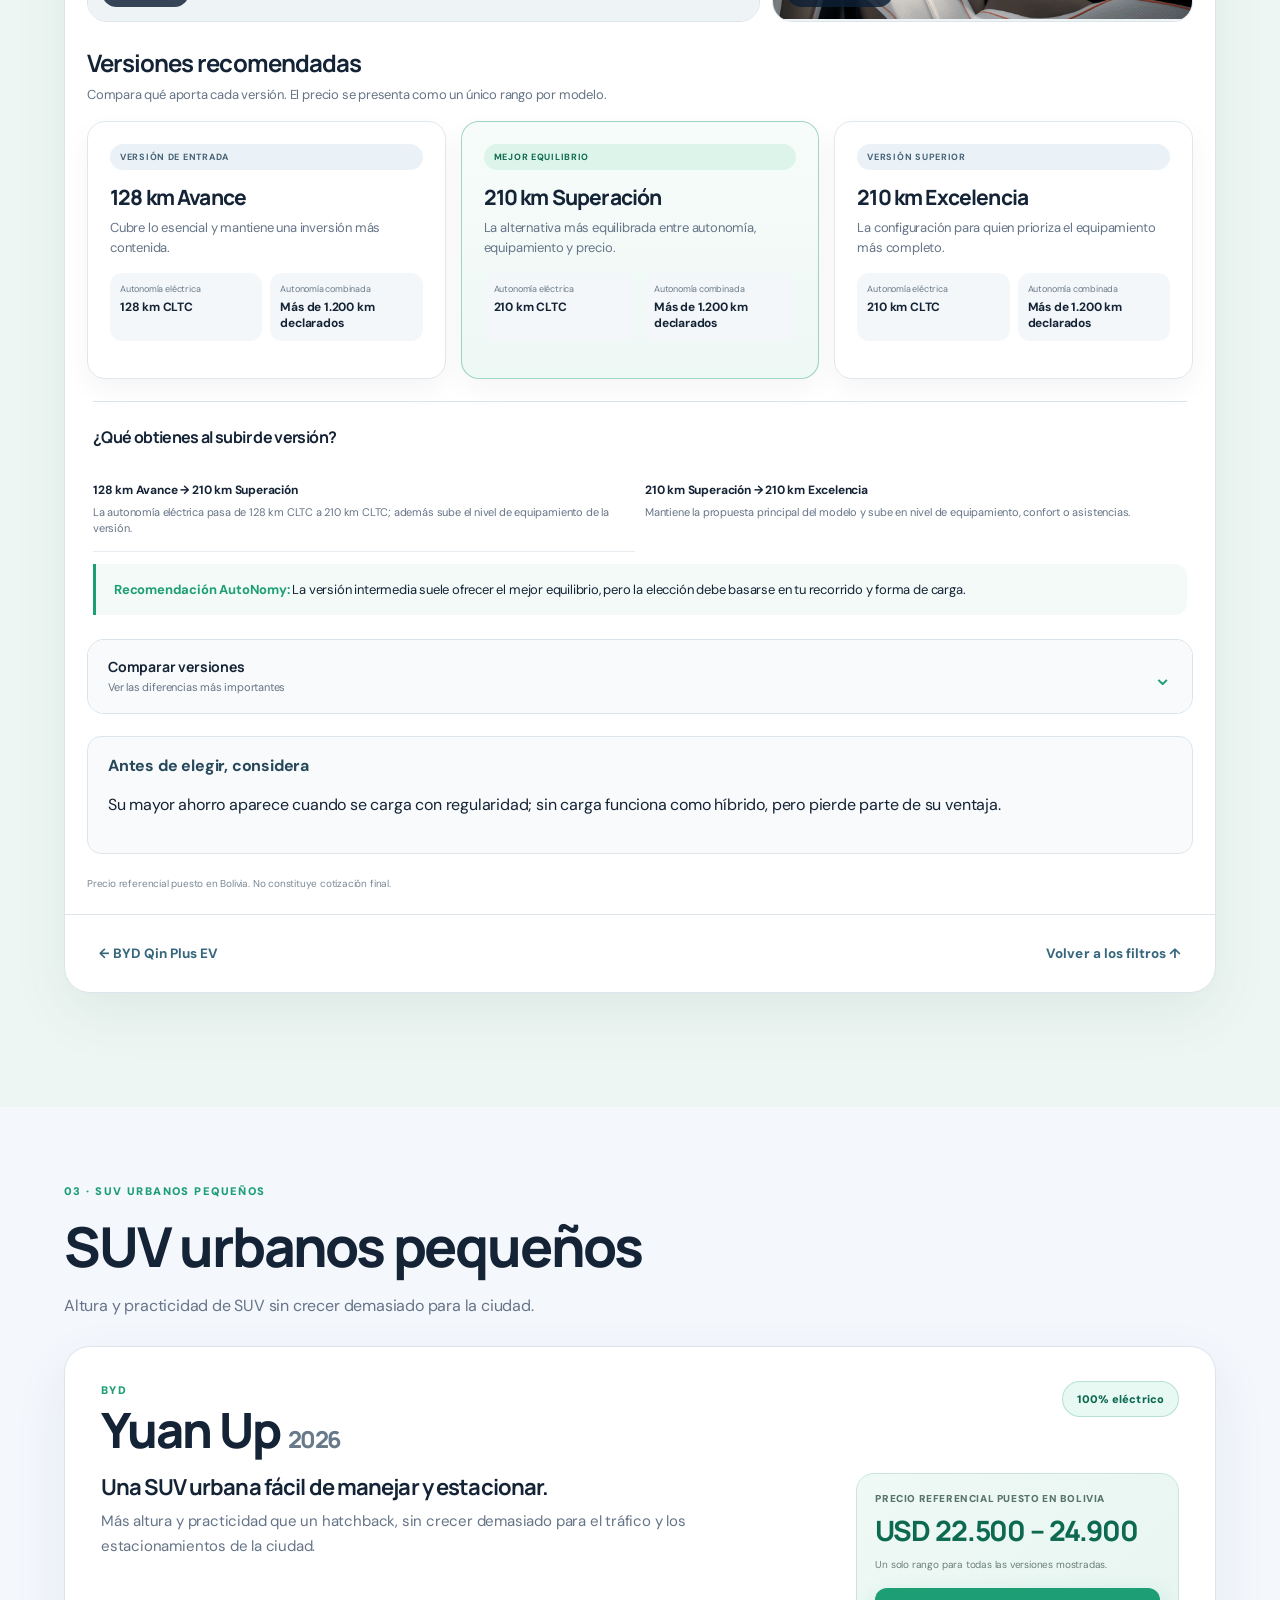
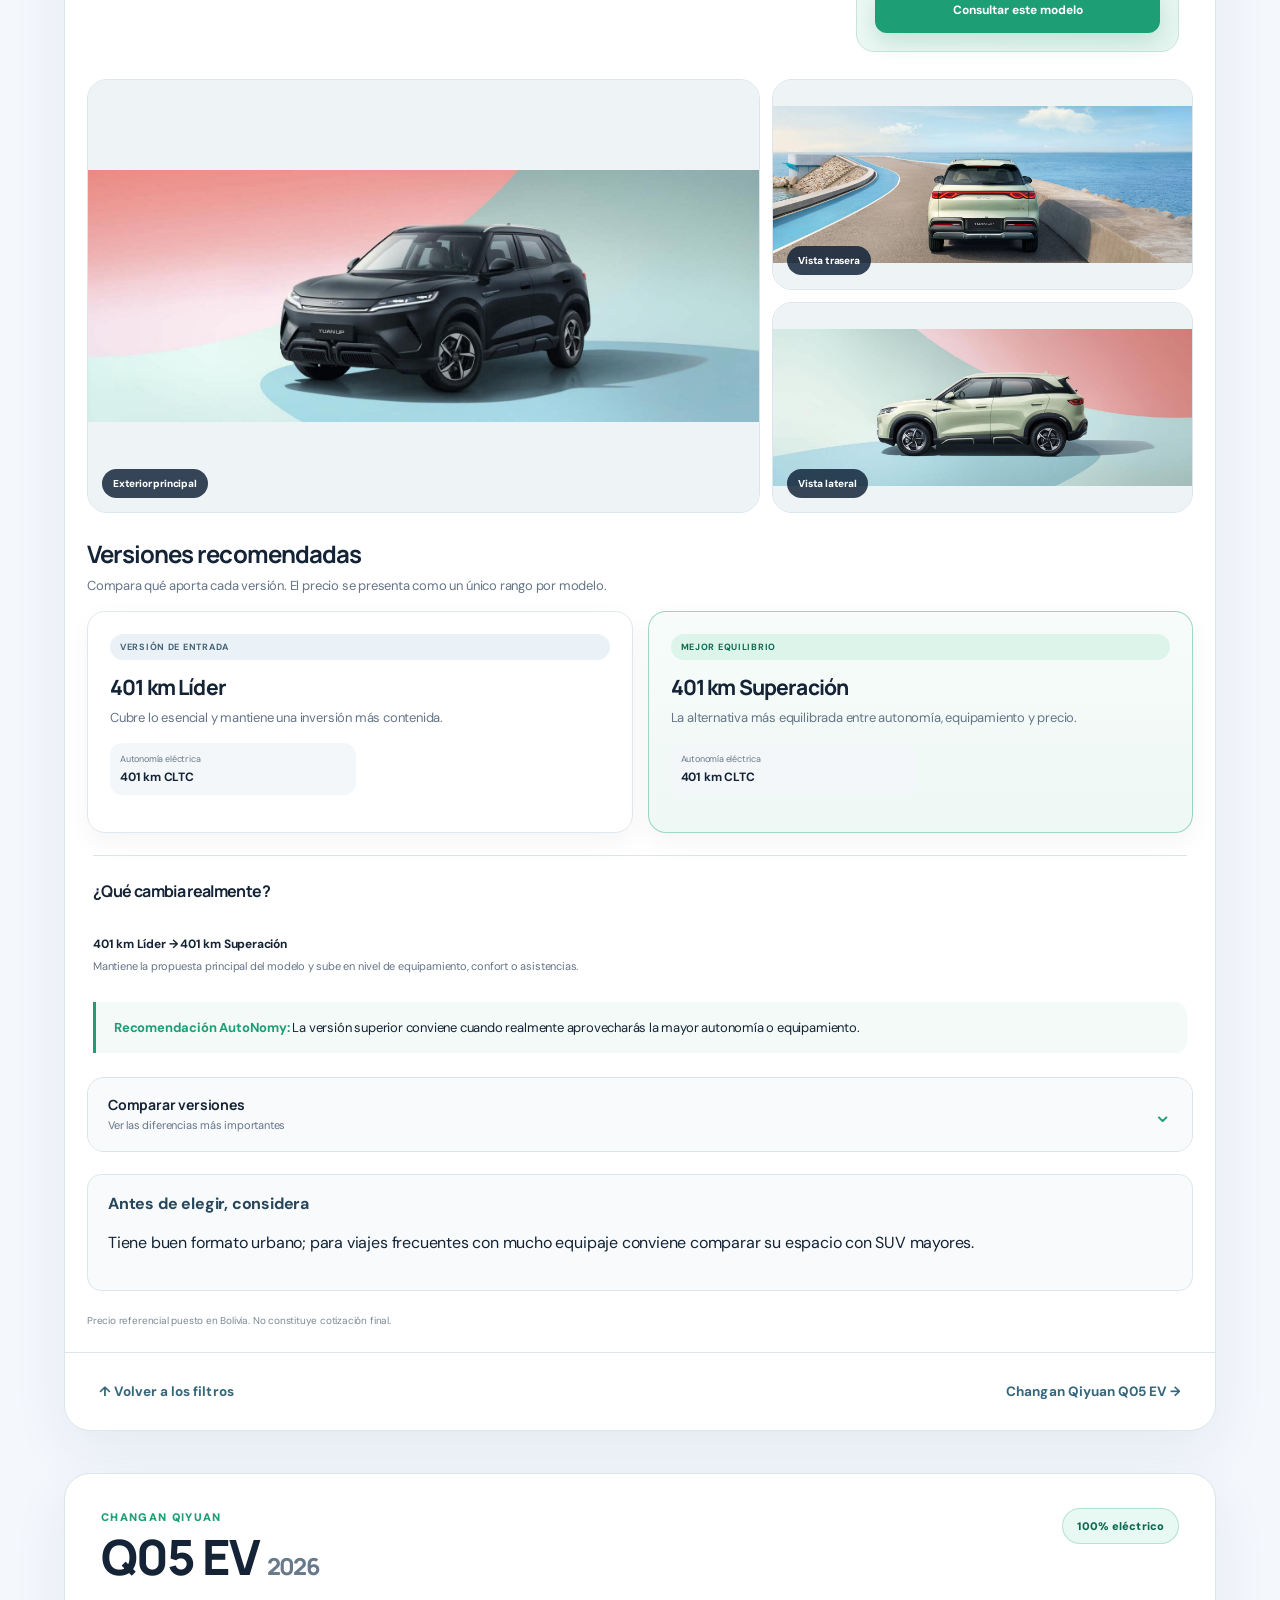
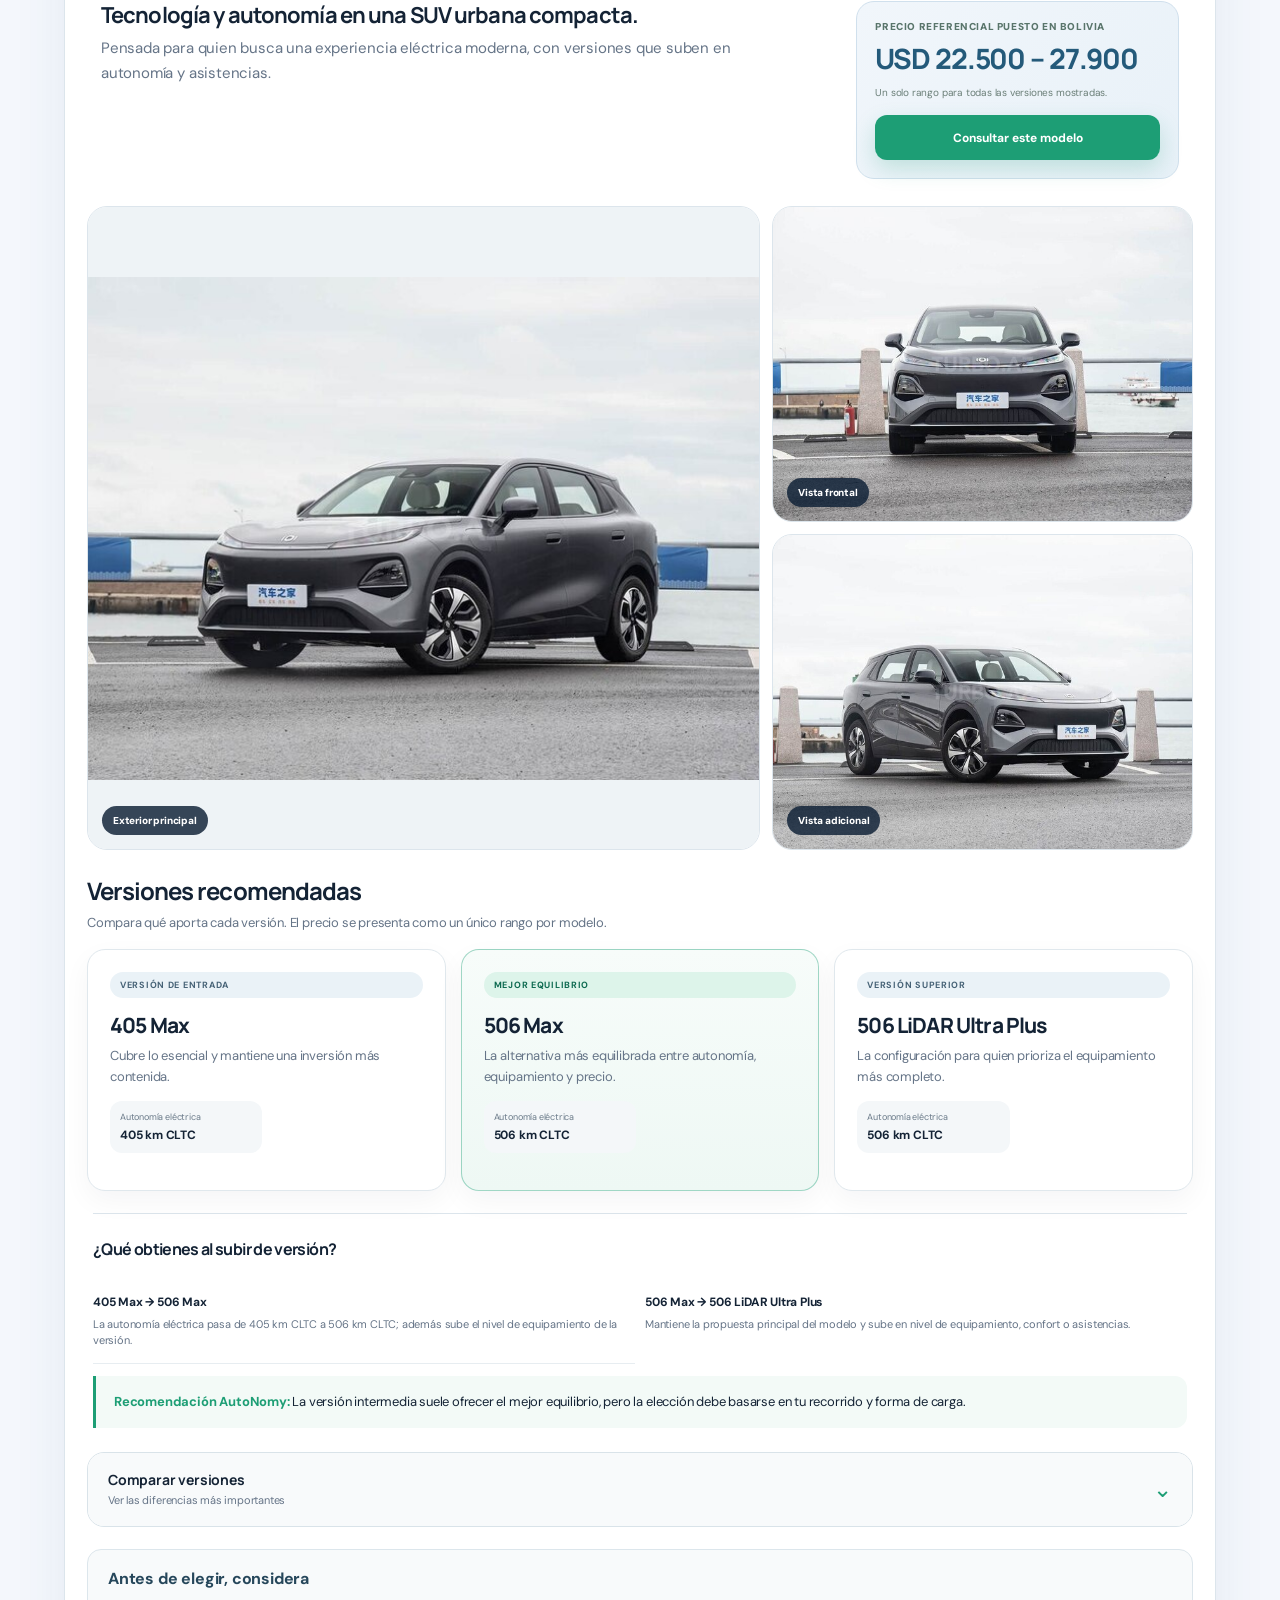
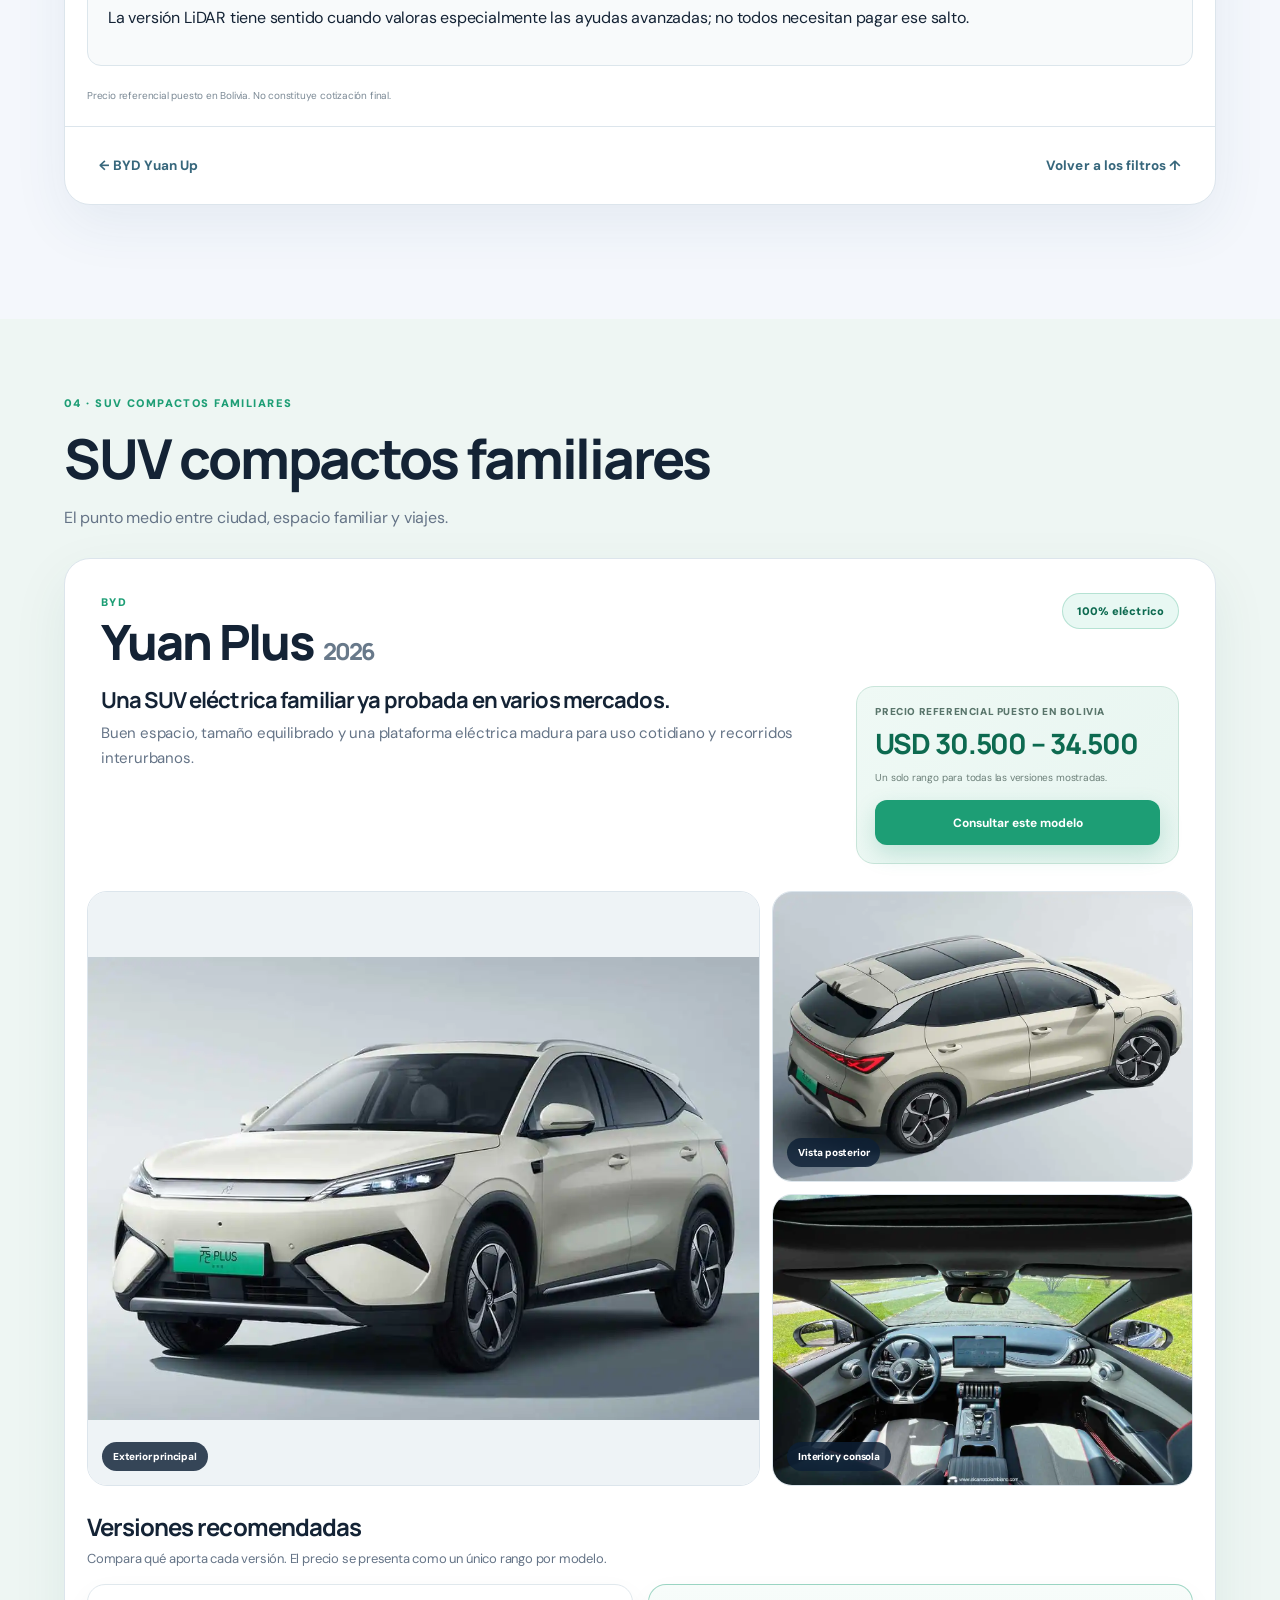
==== commit 1765fce4: "version 17" ====
--- a/modelos-sugeridos.html
+++ b/modelos-sugeridos.html
@@ -52,8 +52,8 @@
         <button class="clear-filters" type="button">Limpiar filtros</button>
       </div>
 
-      <div class="filter-accordion">
-        <details class="filter-panel" id="energy-filter-panel">
+      <div class="filter-stack">
+        <details class="filter-panel filter-panel--premium" id="energy-filter-panel">
           <summary>
             <span>Tipo de energía</span>
             <strong id="energy-filter-summary">Todos</strong>
@@ -61,7 +61,7 @@
           <nav id="energy-nav" class="filter-options" aria-label="Filtrar por energía"></nav>
         </details>
 
-        <details class="filter-panel" id="segment-filter-panel">
+        <details class="filter-panel filter-panel--premium" id="segment-filter-panel">
           <summary>
             <span>Segmento</span>
             <strong id="segment-filter-summary">Todos</strong>
@@ -69,7 +69,7 @@
           <nav id="segment-nav" class="filter-options" aria-label="Filtrar por segmento"></nav>
         </details>
 
-        <details class="filter-panel filter-panel--models" id="model-filter-panel">
+        <details class="filter-panel filter-panel--premium filter-panel--models" id="model-filter-panel">
           <summary>
             <span>Ir a un modelo específico</span>
             <strong id="model-filter-summary">Seleccionar modelo</strong>
--- a/modelos-sugeridos.css
+++ b/modelos-sugeridos.css
@@ -1036,3 +1036,237 @@
     min-height:44px;
   }
 }
+
+
+/* =========================================================
+   V6 — FILTROS V4 EN VERTICAL + MÁS CONTRASTE ENTRE MODELOS
+   ========================================================= */
+
+/* Filtros: misma sensación premium de V4, pero apilados */
+.navigation-hub{
+  padding:20px 7vw 30px;
+  background:#FFFFFF;
+}
+.filter-toolbar{
+  width:min(1320px,100%);
+  margin:0 auto 10px;
+  display:flex;
+  justify-content:flex-end;
+  align-items:center;
+  gap:14px;
+}
+.filter-stack{
+  width:min(1320px,100%);
+  margin:0 auto;
+  display:flex;
+  flex-direction:column;
+  gap:10px;
+}
+.filter-panel--premium{
+  width:100%;
+  border:1px solid #DCE5EC;
+  border-radius:18px;
+  background:#F8FAFB;
+  overflow:hidden;
+  box-shadow:0 8px 22px rgba(13,31,53,.035);
+}
+.filter-panel--premium summary{
+  min-height:62px;
+  padding:14px 18px;
+  display:grid;
+  grid-template-columns:1fr auto 24px;
+  align-items:center;
+  gap:14px;
+}
+.filter-panel--premium summary span{
+  color:#52667A;
+  font-size:12px;
+  font-weight:700;
+}
+.filter-panel--premium summary strong{
+  color:var(--green);
+  font-size:12px;
+  font-weight:700;
+  text-align:right;
+}
+.filter-panel--premium summary::after{
+  justify-self:end;
+}
+.filter-panel--premium[open]{
+  background:#FFFFFF;
+  border-color:#CFE2DA;
+}
+.filter-panel--premium[open] summary{
+  background:linear-gradient(180deg,#FBFDFC,#F4FAF7);
+}
+.filter-options{
+  padding:0 16px 16px;
+  border-top:1px solid #E8EEF2;
+}
+.filter-options--models{
+  max-height:280px;
+  overflow:auto;
+}
+.clear-filters{
+  display:inline-flex!important;
+  visibility:visible!important;
+  opacity:1!important;
+}
+
+/* Más variedad visual entre modelos */
+.segment-section{
+  padding-top:72px;
+  padding-bottom:72px;
+}
+.segment-section:nth-of-type(odd){
+  background:#F6F9FB!important;
+}
+.segment-section:nth-of-type(even){
+  background:#EEF6F3!important;
+}
+.segment-section:nth-of-type(3n){
+  background:#F4F7FC!important;
+}
+
+.model-card{
+  background:#FFFFFF;
+  border:1px solid #DCE5EC;
+}
+.segment-section:nth-of-type(odd) .model-card{
+  box-shadow:0 20px 55px rgba(13,31,53,.07);
+}
+.segment-section:nth-of-type(even) .model-card{
+  box-shadow:0 20px 55px rgba(20,92,72,.08);
+}
+.segment-section:nth-of-type(3n) .model-card{
+  box-shadow:0 20px 55px rgba(39,74,120,.075);
+}
+
+/* Algunas cajas pasan a ser texto editorial, no tarjetas repetidas */
+.competitors{
+  padding:0;
+  background:transparent;
+  border:0;
+  color:#6A7A89;
+  font-size:12px;
+  line-height:1.55;
+}
+.competitors strong{
+  margin-bottom:4px;
+  color:#314A5E;
+}
+.upgrade-box{
+  margin:0 28px 24px;
+  padding:8px 0 0;
+  background:transparent;
+  border:0;
+  border-top:1px solid #DCE5EC;
+  border-radius:0;
+}
+.upgrade-box h4{
+  margin-top:16px;
+}
+.upgrade-step{
+  padding:15px 0;
+  background:transparent;
+  border-bottom:1px solid #E7EDF1;
+  border-radius:0;
+}
+.upgrade-step:last-child{
+  border-bottom:0;
+}
+.recommendation{
+  margin-top:12px;
+  padding:16px 18px;
+  border-top:0;
+  border-left:3px solid var(--green);
+  background:#F3FAF7;
+  border-radius:0 12px 12px 0;
+}
+.consider-box{
+  padding:18px 20px;
+  border:1px solid #DCE6EC;
+  border-radius:14px;
+  background:#F8FAFB;
+}
+.consider-box strong{
+  color:#26475B;
+}
+.model-range{
+  background:linear-gradient(135deg,#EFF9F5,#E6F5EF);
+  border-color:#C9E5DA;
+}
+.version-card{
+  background:#FFFFFF;
+}
+.version-card.recommended{
+  background:linear-gradient(180deg,#F7FCFA,#EEF8F4);
+}
+
+/* Variación sutil por modelo para romper monotonía */
+.model-card:nth-of-type(3n+1) .model-range{
+  background:linear-gradient(135deg,#EFF9F5,#E7F5F0);
+}
+.model-card:nth-of-type(3n+2) .model-range{
+  background:linear-gradient(135deg,#F1F6FB,#E8F1F8);
+  border-color:#D0E0ED;
+}
+.model-card:nth-of-type(3n+3) .model-range{
+  background:linear-gradient(135deg,#F7F4EC,#F0EBDC);
+  border-color:#E5DCC6;
+}
+.model-card:nth-of-type(3n+2) .model-range strong{
+  color:#245A7A;
+}
+.model-card:nth-of-type(3n+3) .model-range strong{
+  color:#7C622A;
+}
+.model-card:nth-of-type(3n+2) .model-whatsapp,
+.model-card:nth-of-type(3n+3) .model-whatsapp{
+  background:var(--green);
+}
+
+/* Comparativas menos pesadas visualmente */
+.comparison{
+  background:transparent;
+  border-color:#D9E3E9;
+}
+.comparison>summary{
+  background:#F8FAFB;
+}
+.comparison-content{
+  background:#FFFFFF;
+}
+.comparison-full>summary{
+  background:#FBFCFD;
+}
+
+/* Mobile */
+@media(max-width:700px){
+  .navigation-hub{
+    padding:12px 16px 20px;
+  }
+  .filter-toolbar{
+    justify-content:space-between;
+    margin-bottom:8px;
+  }
+  .filter-stack{
+    gap:8px;
+  }
+  .filter-panel--premium summary{
+    min-height:52px;
+    padding:10px 13px;
+    grid-template-columns:1fr auto 20px;
+  }
+  .segment-section{
+    padding-top:46px;
+    padding-bottom:46px;
+  }
+  .upgrade-box{
+    margin-left:14px;
+    margin-right:14px;
+  }
+  .consider-box{
+    padding:16px;
+  }
+}
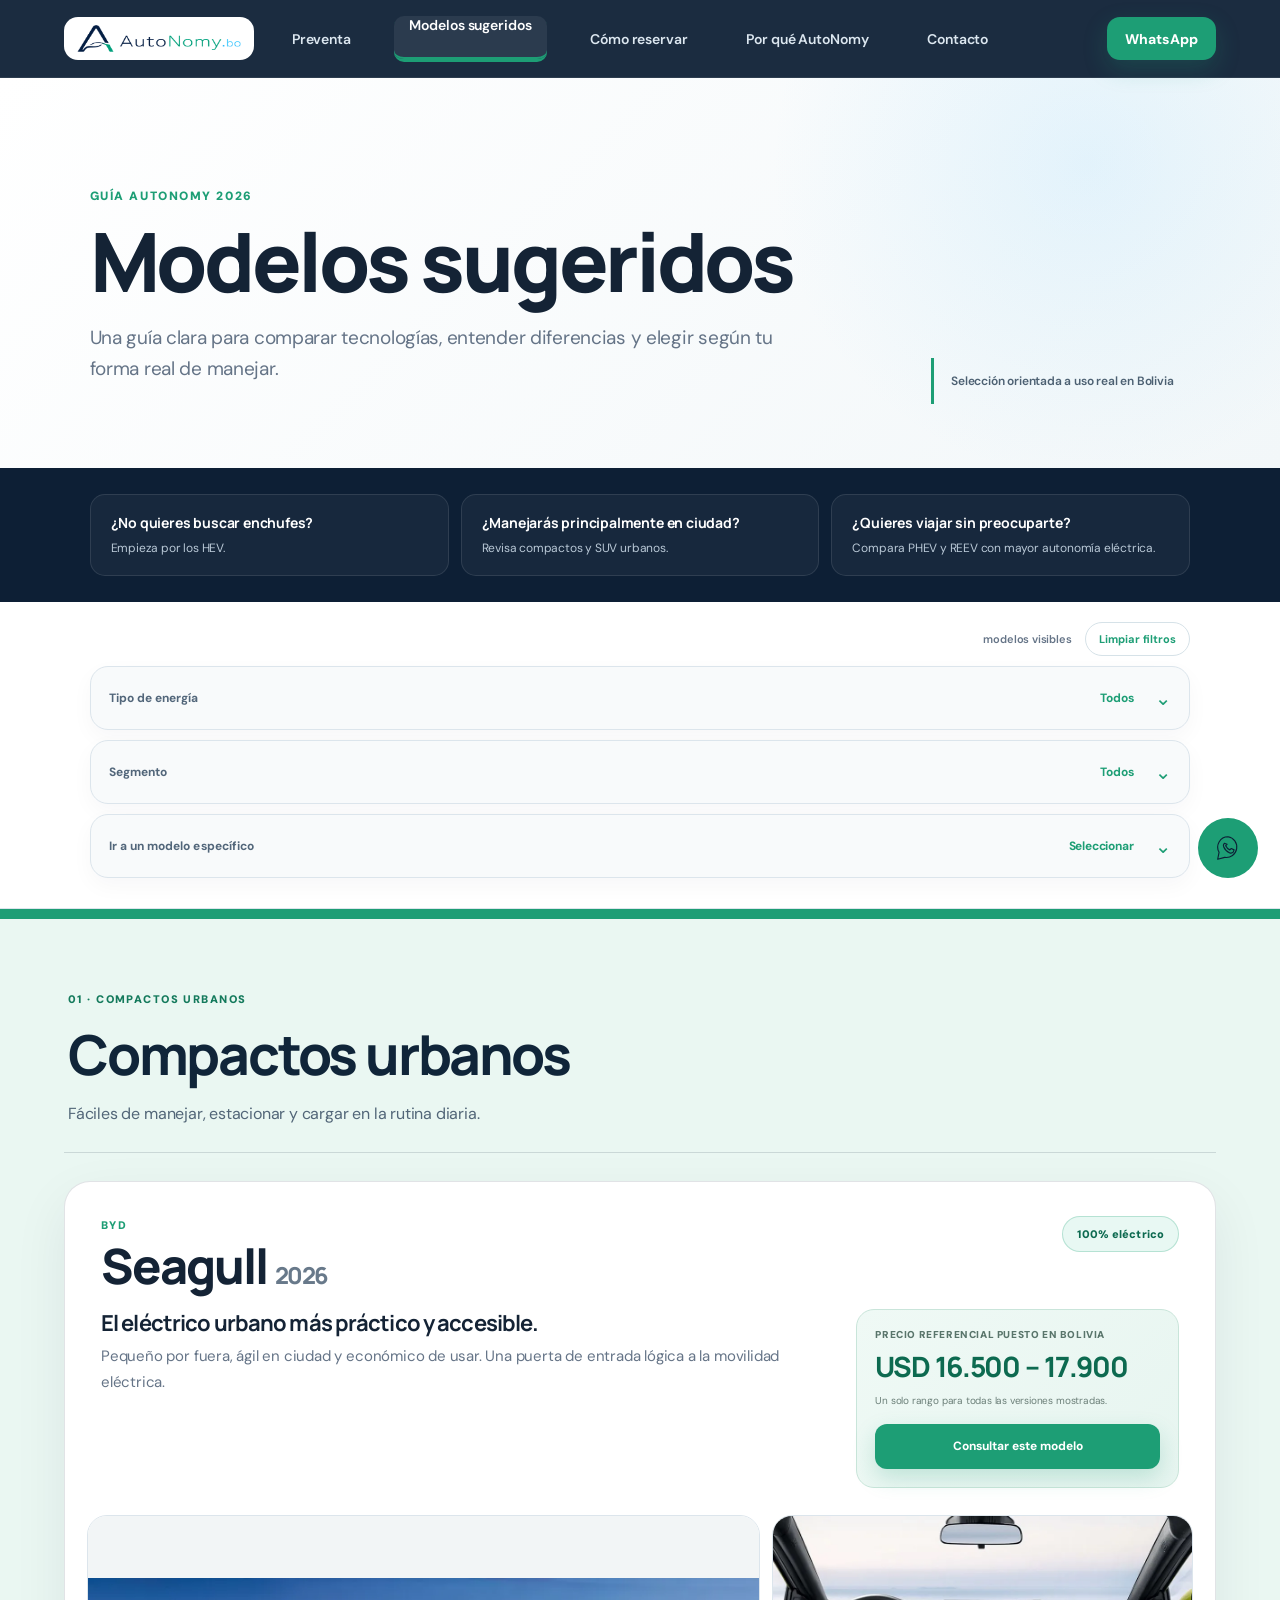
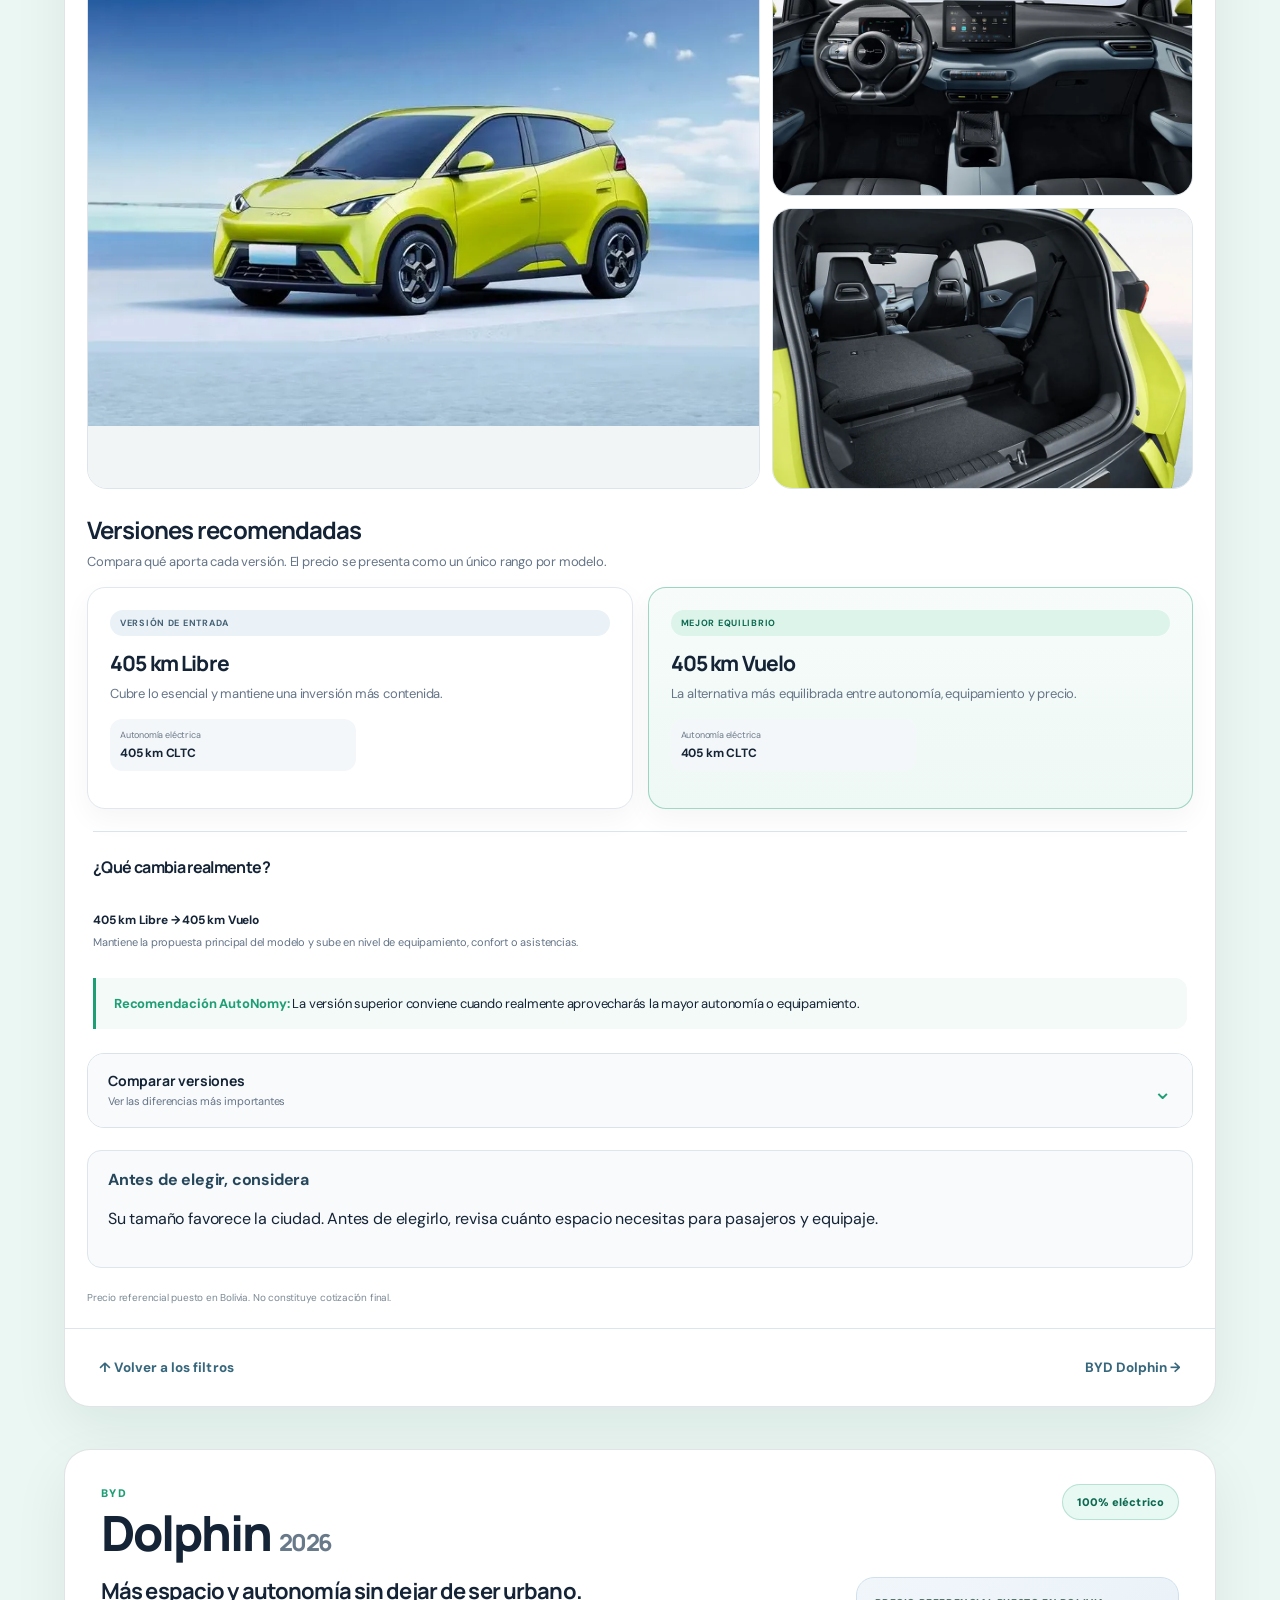
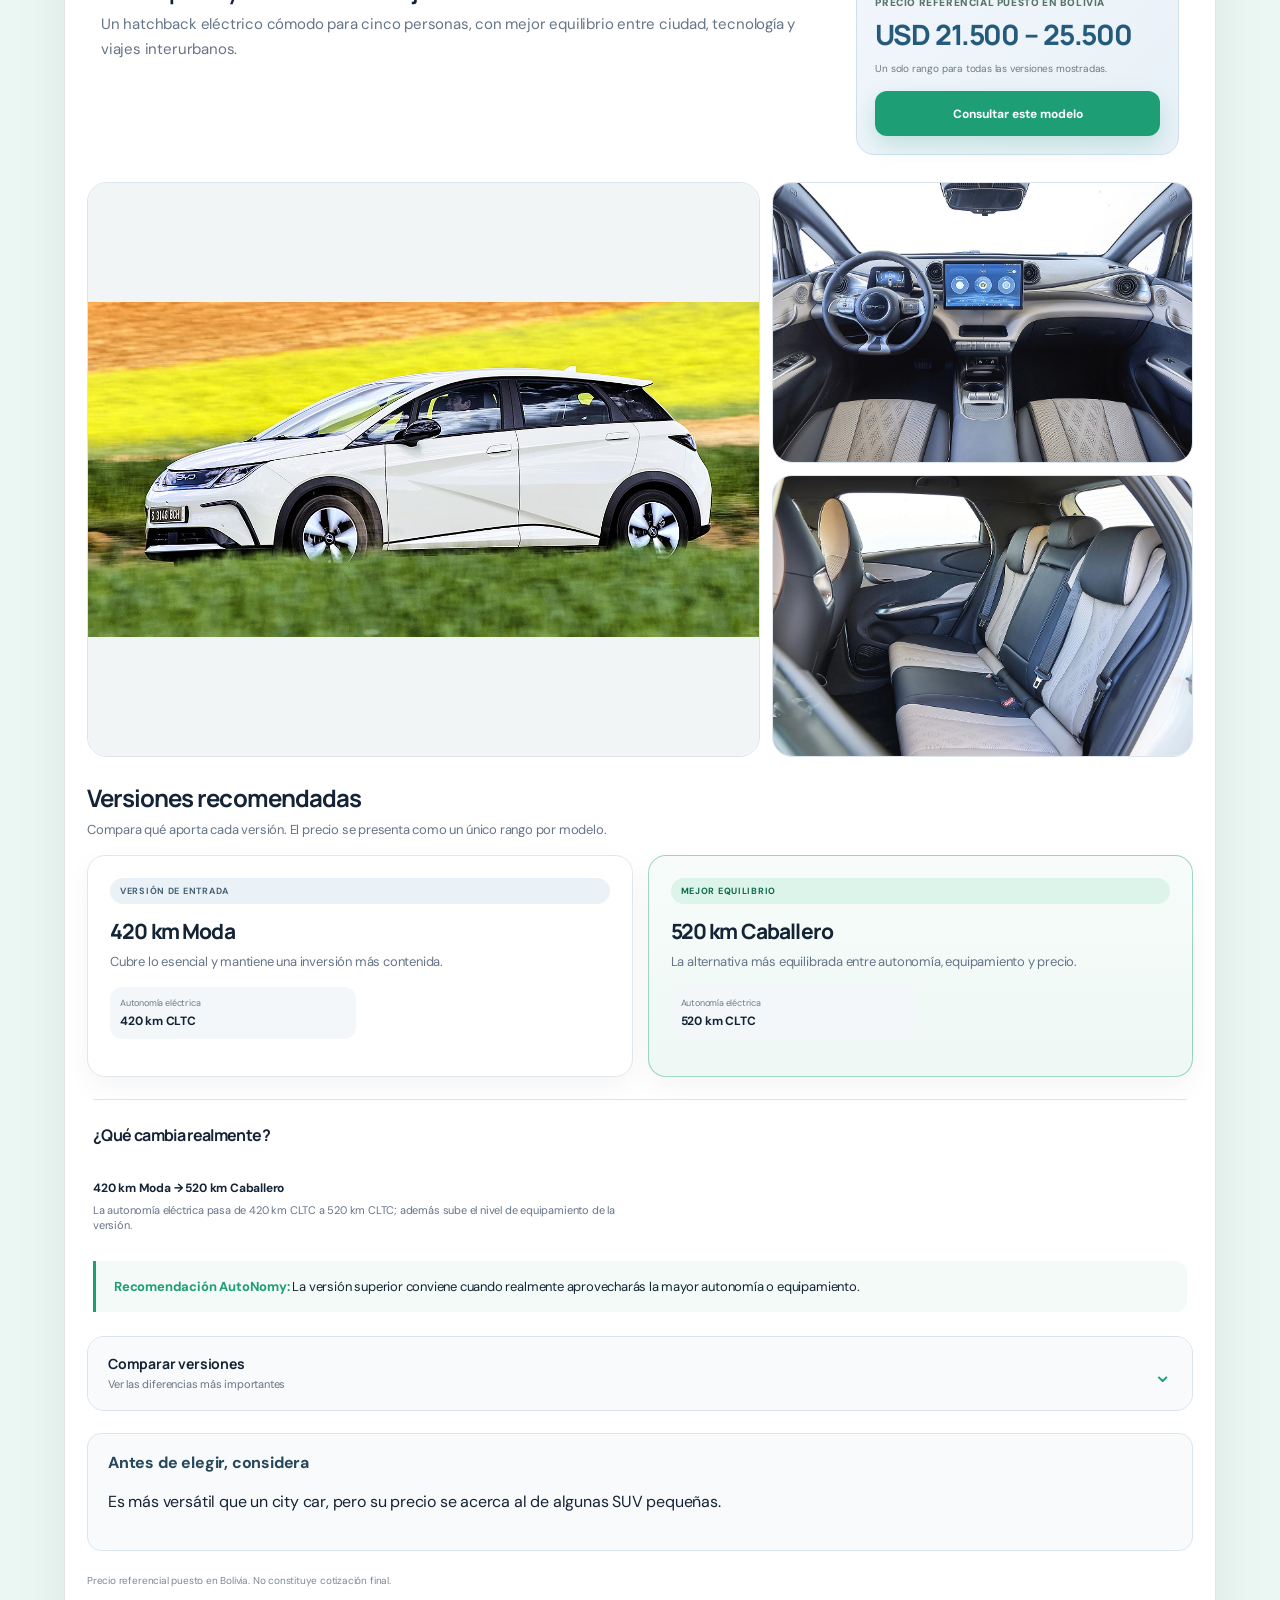
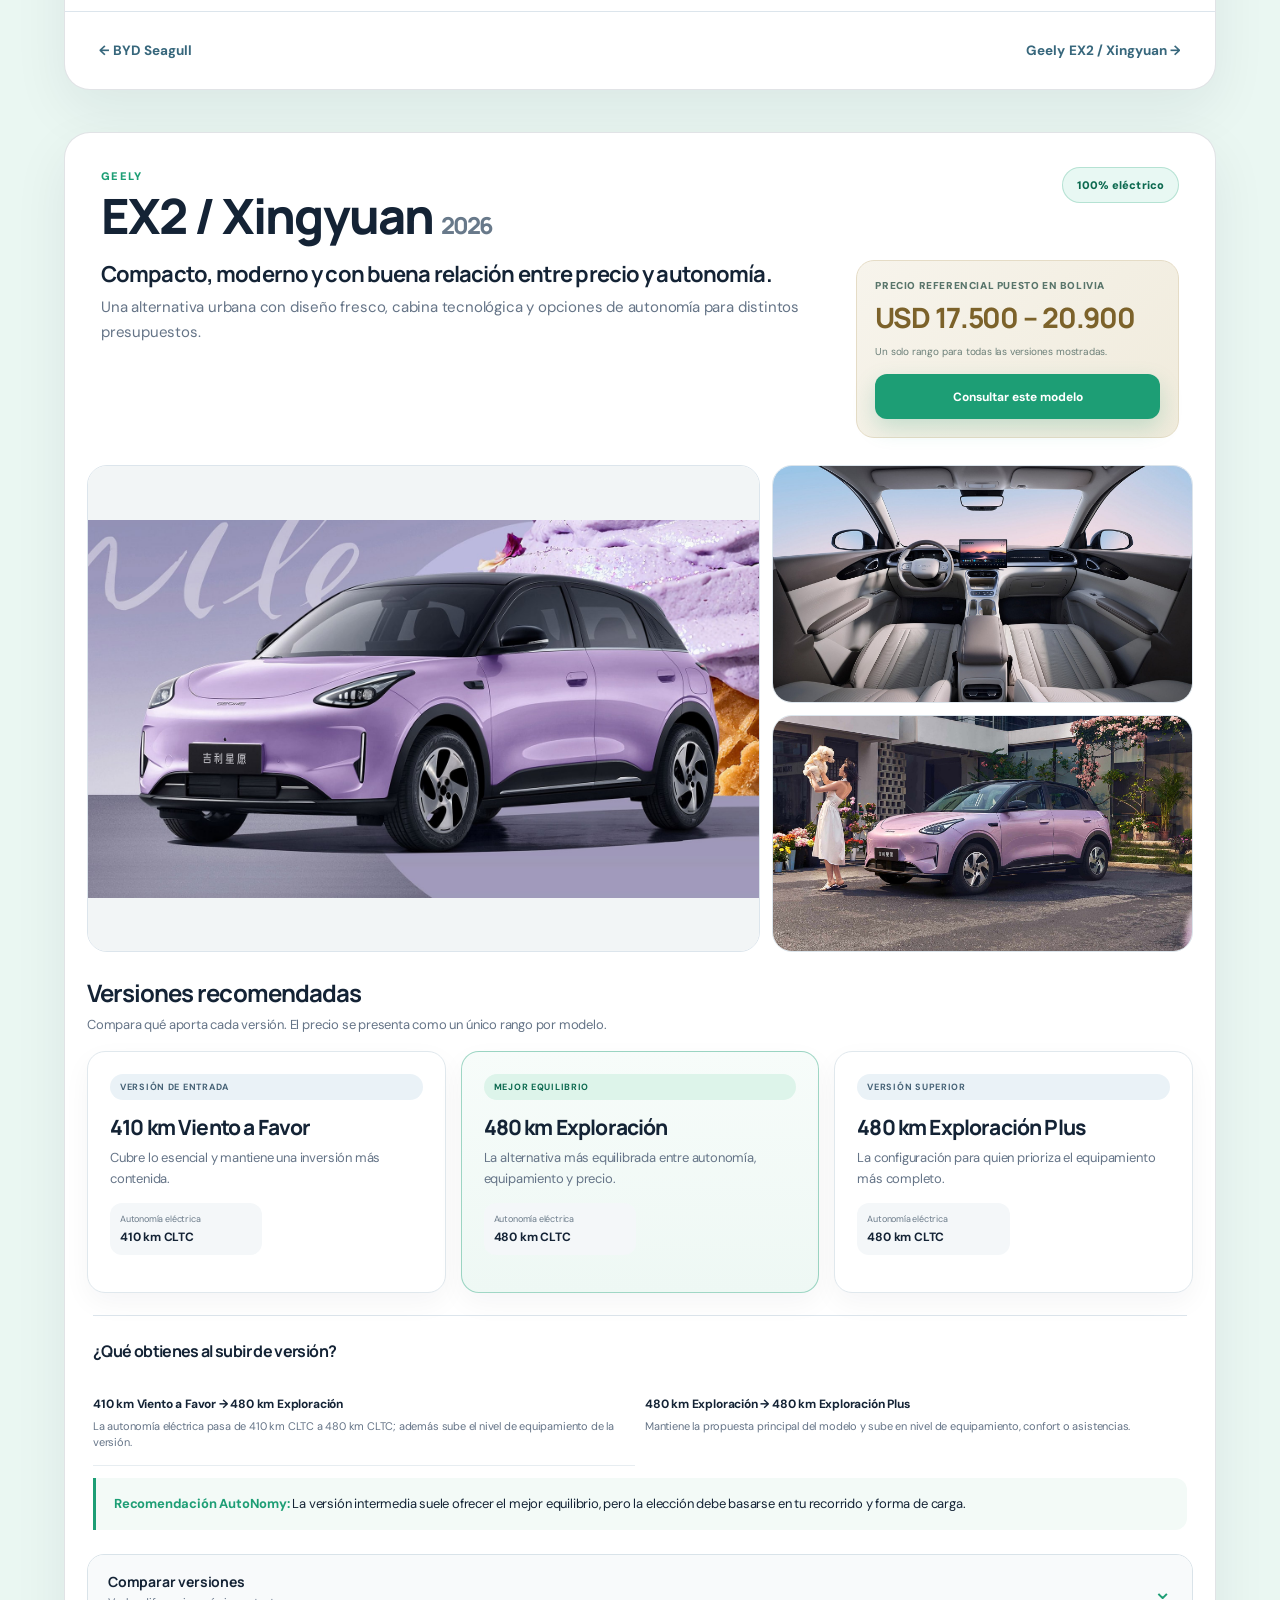
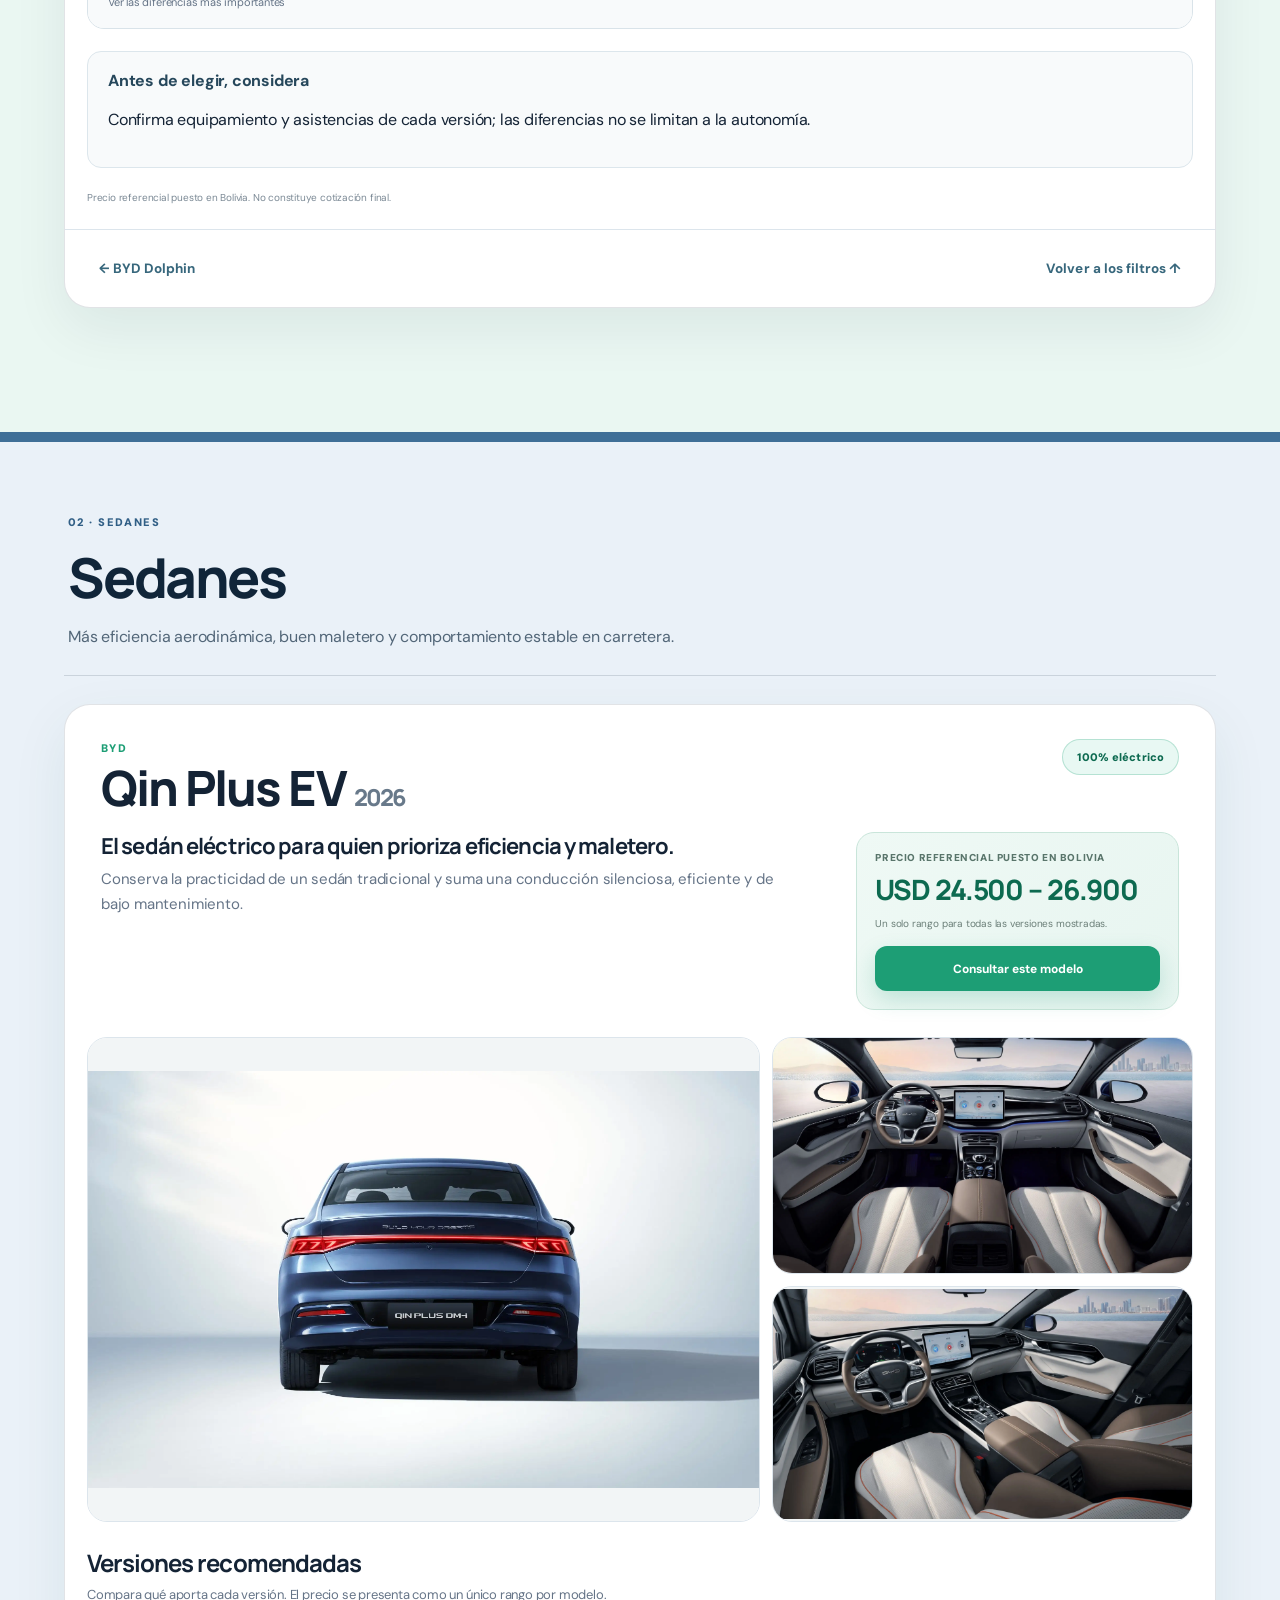
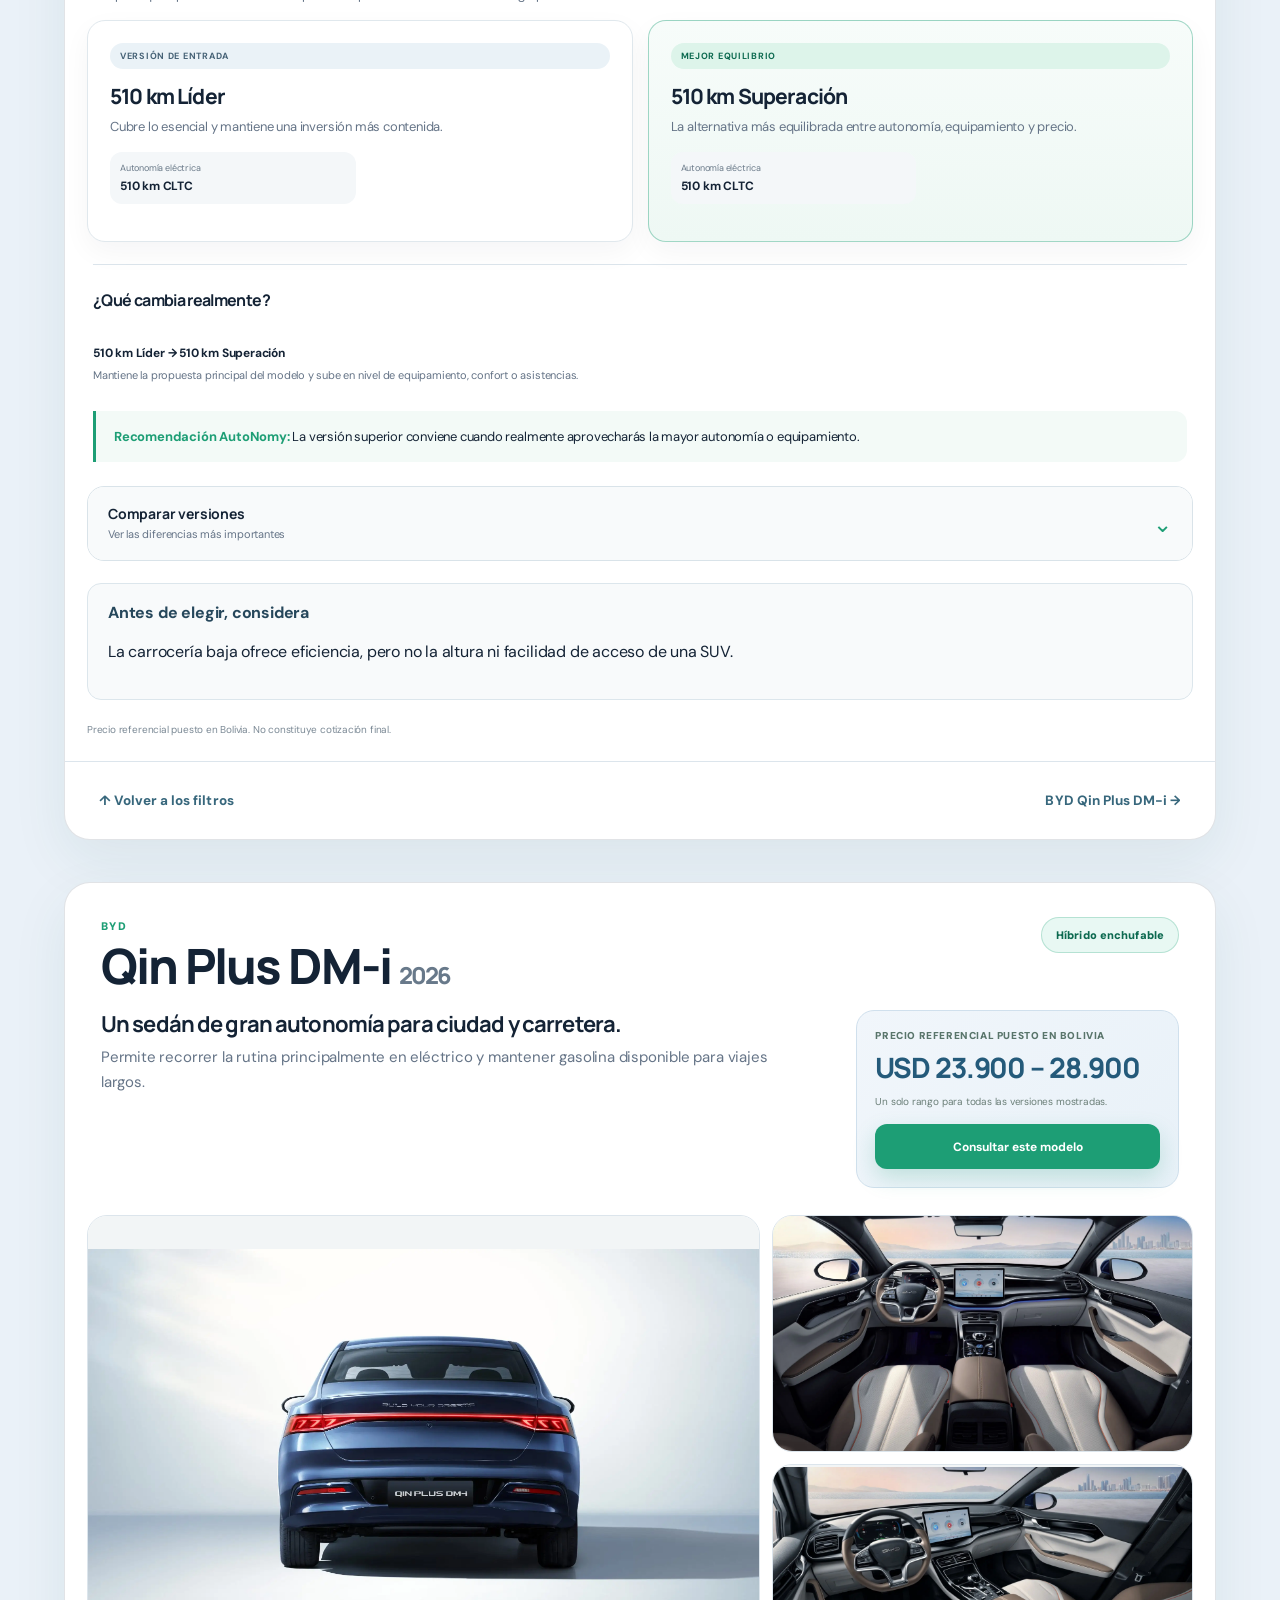
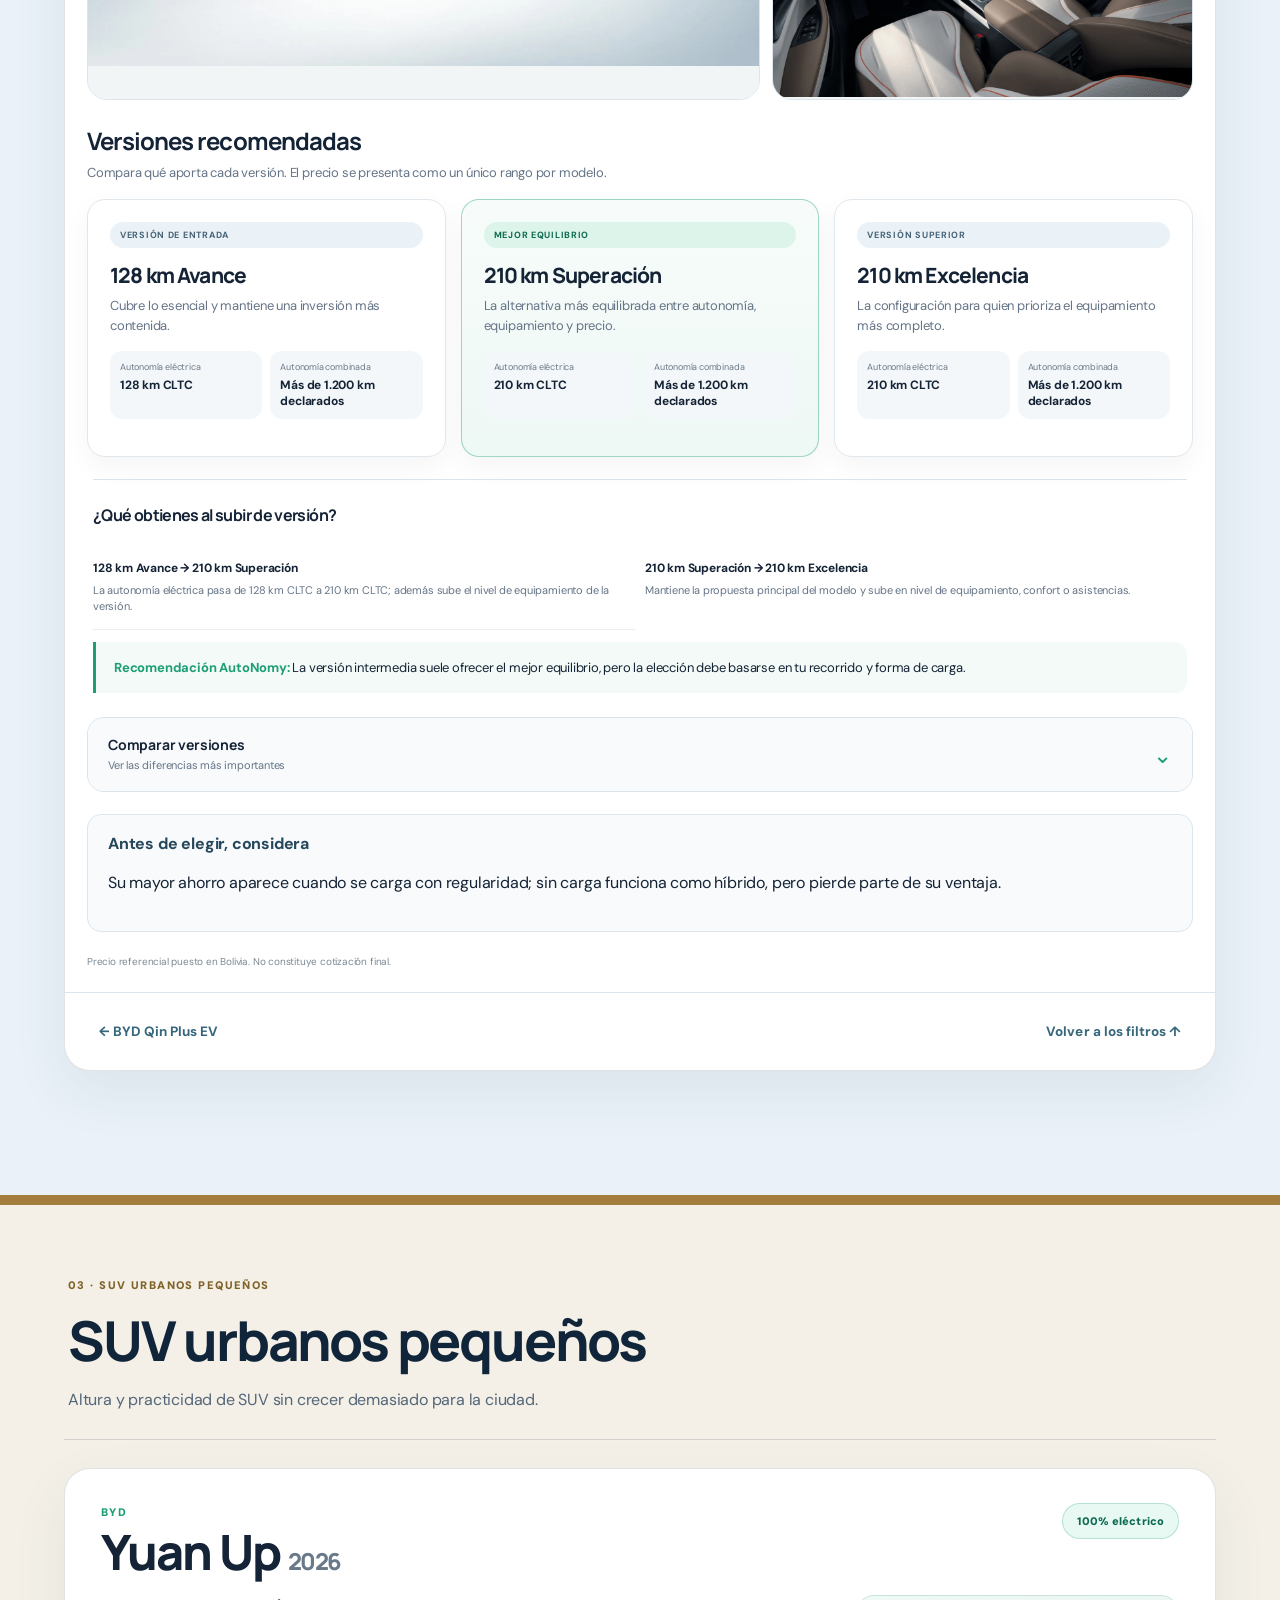
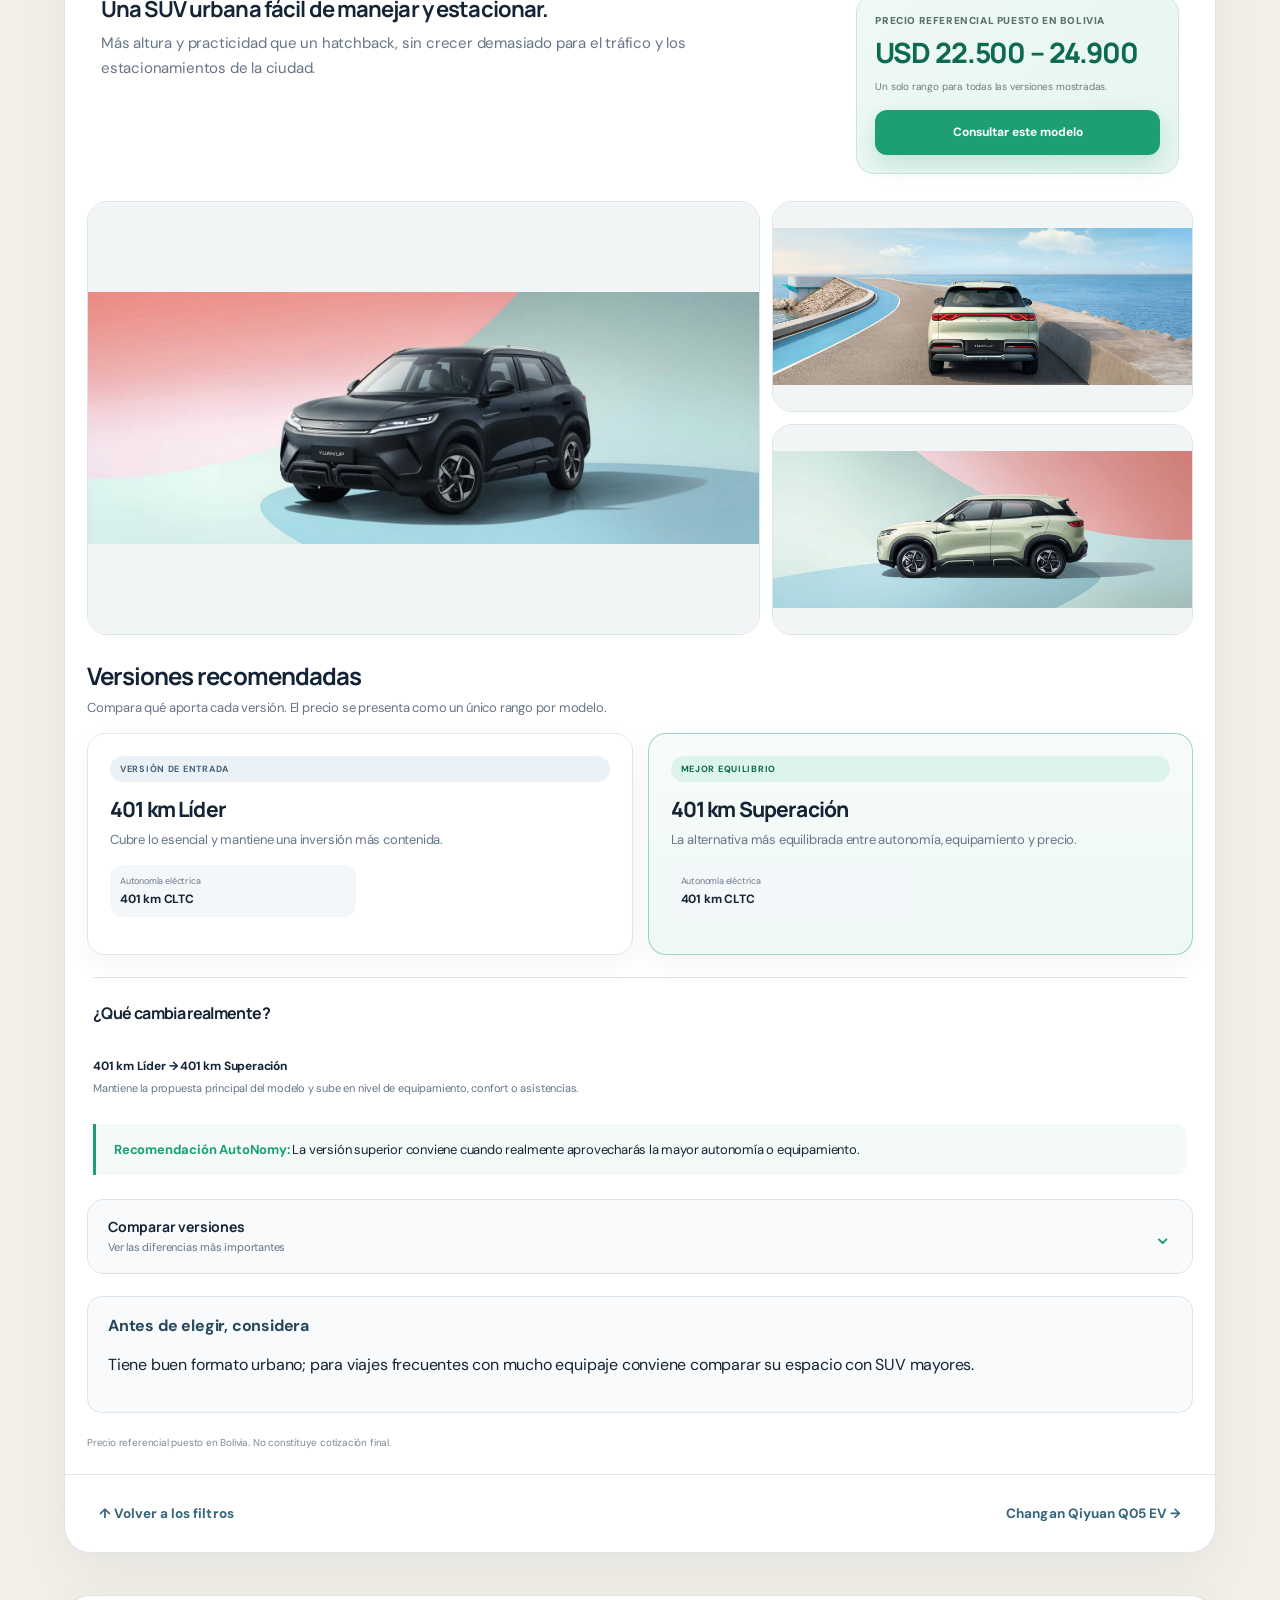
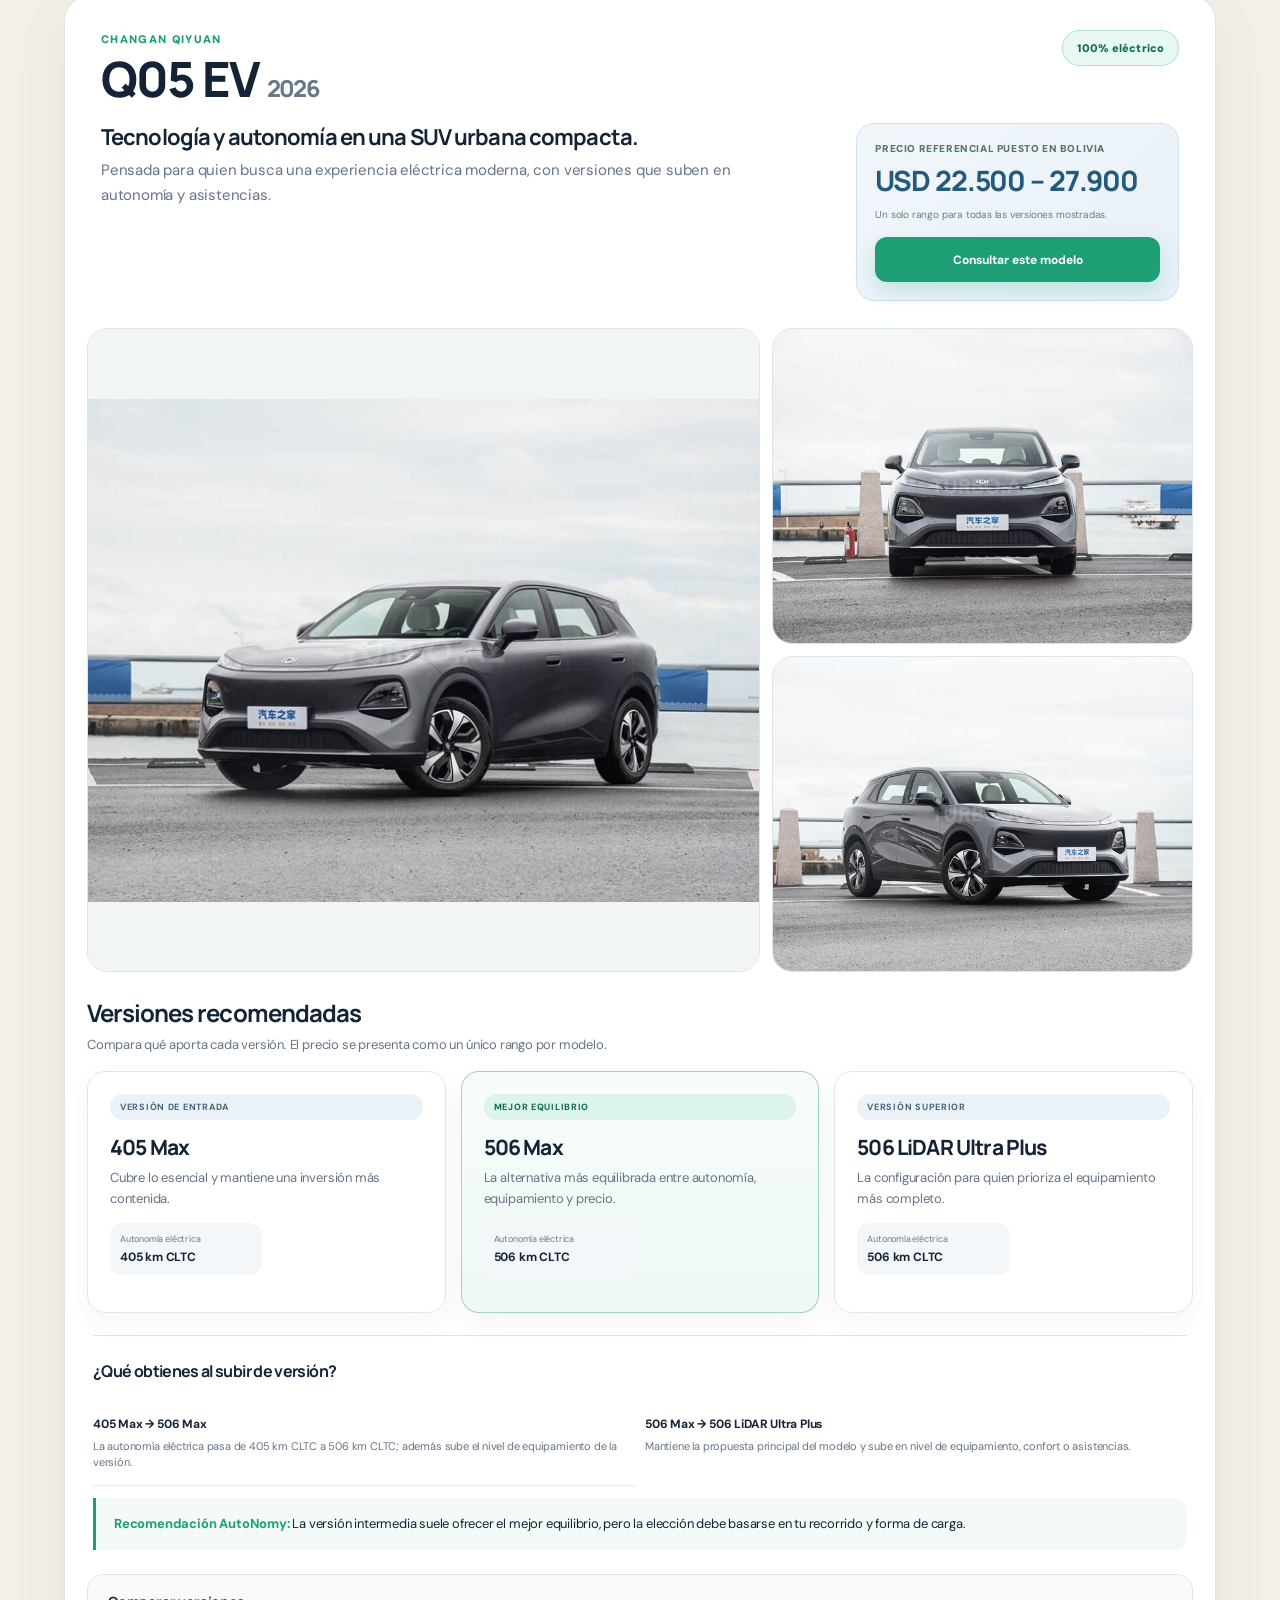
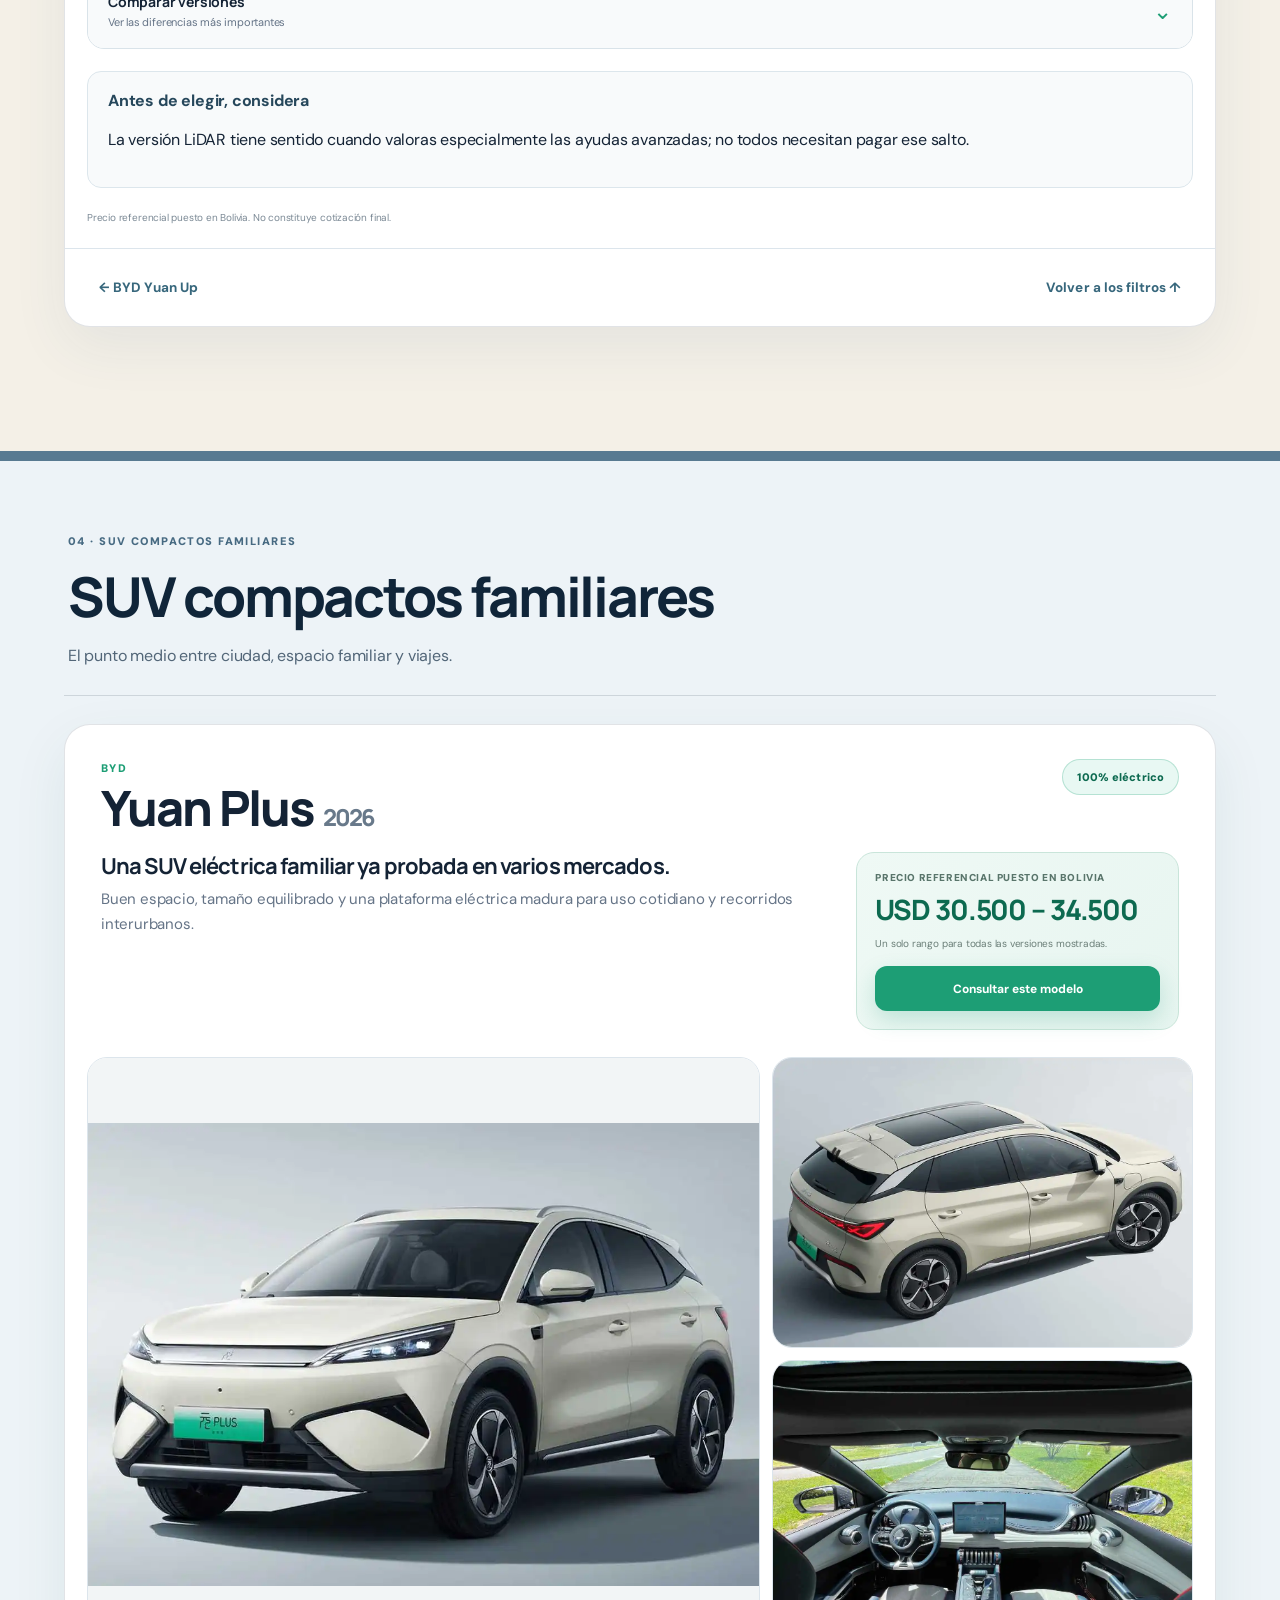
==== commit 94be5f0e: "version 18" ====
--- a/modelos-sugeridos.html
+++ b/modelos-sugeridos.html
@@ -102,11 +102,10 @@
   <div id="catalog-lightbox" class="catalog-lightbox" hidden role="dialog" aria-modal="true" aria-label="Galería ampliada del modelo">
     <button class="catalog-lightbox__close" type="button" aria-label="Cerrar galería">×</button>
     <img src="" alt="">
-    <p></p>
   </div>
 
   <script>
-    window.AUTONOMY_CATALOG = {"whatsapp": "59163560315", "priceDisclaimer": "Precio referencial puesto en Bolivia. No constituye cotización final.", "dataDisclaimer": "", "segments": [{"id": "compactos", "title": "Compactos urbanos", "short": "Compactos urbanos", "subtitle": "Fáciles de manejar, estacionar y cargar en la rutina diaria.", "background": "#EAF7F2", "accent": "#1D9E75"}, {"id": "sedanes", "title": "Sedanes", "short": "Sedanes", "subtitle": "Más eficiencia aerodinámica, buen maletero y comportamiento estable en carretera.", "background": "#F1F6FA", "accent": "#1D9E75"}, {"id": "suv-urbanos", "title": "SUV urbanos pequeños", "short": "SUV urbanos pequeños", "subtitle": "Altura y practicidad de SUV sin crecer demasiado para la ciudad.", "background": "#EEF8F5", "accent": "#1D9E75"}, {"id": "suv-compactos", "title": "SUV compactos familiares", "short": "SUV compactos familiares", "subtitle": "El punto medio entre ciudad, espacio familiar y viajes.", "background": "#F3F7FA", "accent": "#1D9E75"}, {"id": "suv-medianos", "title": "SUV medianos familiares", "short": "SUV medianos familiares", "subtitle": "Más amplitud, confort y presencia para uso familiar frecuente.", "background": "#EEF7F4", "accent": "#1D9E75"}, {"id": "aventureros", "title": "Off-road y aventura", "short": "Off-road y aventura", "subtitle": "Diseño robusto y mayor capacidad para caminos y escapadas.", "background": "#F4F7FA", "accent": "#1D9E75"}, {"id": "exigentes", "title": "HEV tradicionales y SUV de uso exigente", "short": "HEV tradicionales y SUV de uso exigente", "subtitle": "Opciones para quien prioriza viajes, capacidad o uso sin enchufes.", "background": "#EEF6F3", "accent": "#1D9E75"}], "models": [{"segment": "compactos", "segment_label": "Compactos urbanos", "brand": "BYD", "name": "Seagull", "tech": "100% eléctrico", "tagline": "El eléctrico urbano más práctico y accesible.", "description": "Pequeño por fuera, ágil en ciudad y económico de usar. Una puerta de entrada lógica a la movilidad eléctrica.", "consider": "Su tamaño favorece la ciudad. Antes de elegirlo, revisa cuánto espacio necesitas para pasajeros y equipaje.", "versions": [{"name": "405 km Libre", "evRange": "405 km CLTC", "combined": "No aplica", "price": 16500, "role": "Versión de entrada", "recommended": false, "summary": "Cubre lo esencial y mantiene una inversión más contenida.", "battery": "Dato por confirmar", "power": "Dato por confirmar", "torque": "Dato por confirmar", "drivetrain": "Dato por confirmar", "dc": "Dato por confirmar", "ac": "Dato por confirmar", "camera": "Dato por confirmar", "adas": "Dato por confirmar"}, {"name": "405 km Vuelo", "evRange": "405 km CLTC", "combined": "No aplica", "price": 17900, "role": "Mejor equilibrio", "recommended": true, "summary": "La alternativa más equilibrada entre autonomía, equipamiento y precio.", "battery": "Dato por confirmar", "power": "Dato por confirmar", "torque": "Dato por confirmar", "drivetrain": "Dato por confirmar", "dc": "Dato por confirmar", "ac": "Dato por confirmar", "camera": "Dato por confirmar", "adas": "Dato por confirmar"}], "id": "byd-seagull", "images": ["assets/modelos-reales/byd-seagull/exterior.webp", "assets/modelos-reales/byd-seagull/interior.webp", "assets/modelos-reales/byd-seagull/espacio.webp"], "image_status": "real", "persona": "El eléctrico urbano más práctico y accesible.", "competitors": ["Alternativas del mismo segmento", "Versiones cercanas en precio"], "rangeMin": 16500, "rangeMax": 17900, "common": {"dimensions": "Dato por confirmar", "wheelbase": "Dato por confirmar", "seats": "4–5 plazas", "trunk": "Dato por confirmar", "suspension": "Dato por confirmar", "screen": "Dato por confirmar", "instrument": "Dato por confirmar", "v2l": "Dato por confirmar"}, "upgrade": [{"from": "405 km Libre", "to": "405 km Vuelo", "text": "Sube en autonomía, equipamiento o asistencias. Los detalles exactos quedan pendientes de validar por versión."}], "recommendation": "La versión superior conviene cuando realmente aprovecharás la mayor autonomía o equipamiento.", "imageLabels": ["Exterior principal", "Interior y consola", "Espacio de carga"]}, {"segment": "compactos", "segment_label": "Compactos urbanos", "brand": "BYD", "name": "Dolphin", "tech": "100% eléctrico", "tagline": "Más espacio y autonomía sin dejar de ser urbano.", "description": "Un hatchback eléctrico cómodo para cinco personas, con mejor equilibrio entre ciudad, tecnología y viajes interurbanos.", "consider": "Es más versátil que un city car, pero su precio se acerca al de algunas SUV pequeñas.", "versions": [{"name": "420 km Moda", "evRange": "420 km CLTC", "combined": "No aplica", "price": 21500, "role": "Versión de entrada", "recommended": false, "summary": "Cubre lo esencial y mantiene una inversión más contenida.", "battery": "Dato por confirmar", "power": "Dato por confirmar", "torque": "Dato por confirmar", "drivetrain": "Dato por confirmar", "dc": "Dato por confirmar", "ac": "Dato por confirmar", "camera": "Dato por confirmar", "adas": "Dato por confirmar"}, {"name": "520 km Caballero", "evRange": "520 km CLTC", "combined": "No aplica", "price": 25500, "role": "Mejor equilibrio", "recommended": true, "summary": "La alternativa más equilibrada entre autonomía, equipamiento y precio.", "battery": "Dato por confirmar", "power": "Dato por confirmar", "torque": "Dato por confirmar", "drivetrain": "Dato por confirmar", "dc": "Dato por confirmar", "ac": "Dato por confirmar", "camera": "Dato por confirmar", "adas": "Dato por confirmar"}], "id": "byd-dolphin", "images": ["assets/modelos-reales/byd-dolphin/exterior.jpg", "assets/modelos-reales/byd-dolphin/interior.jpg", "assets/modelos-reales/byd-dolphin/espacio.jpg"], "image_status": "real", "persona": "Más espacio y autonomía sin dejar de ser urbano.", "competitors": ["Alternativas del mismo segmento", "Versiones cercanas en precio"], "rangeMin": 21500, "rangeMax": 25500, "common": {"dimensions": "Dato por confirmar", "wheelbase": "Dato por confirmar", "seats": "5 plazas", "trunk": "Dato por confirmar", "suspension": "Dato por confirmar", "screen": "Dato por confirmar", "instrument": "Dato por confirmar", "v2l": "Dato por confirmar"}, "upgrade": [{"from": "420 km Moda", "to": "520 km Caballero", "text": "Sube en autonomía, equipamiento o asistencias. Los detalles exactos quedan pendientes de validar por versión."}], "recommendation": "La versión superior conviene cuando realmente aprovecharás la mayor autonomía o equipamiento.", "imageLabels": ["Exterior principal", "Interior y consola", "Segunda fila"]}, {"segment": "compactos", "segment_label": "Compactos urbanos", "brand": "Geely", "name": "EX2 / Xingyuan", "tech": "100% eléctrico", "tagline": "Compacto, moderno y con buena relación entre precio y autonomía.", "description": "Una alternativa urbana con diseño fresco, cabina tecnológica y opciones de autonomía para distintos presupuestos.", "consider": "Confirma equipamiento y asistencias de cada versión; las diferencias no se limitan a la autonomía.", "versions": [{"name": "410 km Viento a Favor", "evRange": "410 km CLTC", "combined": "No aplica", "price": 17500, "role": "Versión de entrada", "recommended": false, "summary": "Cubre lo esencial y mantiene una inversión más contenida.", "battery": "Dato por confirmar", "power": "Dato por confirmar", "torque": "Dato por confirmar", "drivetrain": "Dato por confirmar", "dc": "Dato por confirmar", "ac": "Dato por confirmar", "camera": "Dato por confirmar", "adas": "Dato por confirmar"}, {"name": "480 km Exploración", "evRange": "480 km CLTC", "combined": "No aplica", "price": 19500, "role": "Mejor equilibrio", "recommended": true, "summary": "La alternativa más equilibrada entre autonomía, equipamiento y precio.", "battery": "Dato por confirmar", "power": "Dato por confirmar", "torque": "Dato por confirmar", "drivetrain": "Dato por confirmar", "dc": "Dato por confirmar", "ac": "Dato por confirmar", "camera": "Dato por confirmar", "adas": "Dato por confirmar"}, {"name": "480 km Exploración Plus", "evRange": "480 km CLTC", "combined": "No aplica", "price": 20900, "role": "Versión superior", "recommended": false, "summary": "La configuración para quien prioriza el equipamiento más completo.", "battery": "Dato por confirmar", "power": "Dato por confirmar", "torque": "Dato por confirmar", "drivetrain": "Dato por confirmar", "dc": "Dato por confirmar", "ac": "Dato por confirmar", "camera": "Dato por confirmar", "adas": "Dato por confirmar"}], "id": "geely-ex2-xingyuan", "images": ["assets/modelos-reales/geely-ex2-xingyuan/exterior.jpg", "assets/modelos-reales/geely-ex2-xingyuan/interior.jpg", "assets/modelos-reales/geely-ex2-xingyuan/espacio.jpg"], "image_status": "real", "persona": "Compacto, moderno y con buena relación entre precio y autonomía.", "competitors": ["Alternativas del mismo segmento", "Versiones cercanas en precio"], "rangeMin": 17500, "rangeMax": 20900, "common": {"dimensions": "Dato por confirmar", "wheelbase": "Dato por confirmar", "seats": "5 plazas", "trunk": "Dato por confirmar", "suspension": "Dato por confirmar", "screen": "Dato por confirmar", "instrument": "Dato por confirmar", "v2l": "Dato por confirmar"}, "upgrade": [{"from": "410 km Viento a Favor", "to": "480 km Exploración", "text": "Sube en autonomía, equipamiento o asistencias. Los detalles exactos quedan pendientes de validar por versión."}, {"from": "480 km Exploración", "to": "480 km Exploración Plus", "text": "Sube en autonomía, equipamiento o asistencias. Los detalles exactos quedan pendientes de validar por versión."}], "recommendation": "La versión intermedia suele ofrecer el mejor equilibrio, pero la elección debe basarse en tu recorrido y forma de carga.", "imageLabels": ["Escena de uso", "Exterior principal", "Interior y consola"]}, {"segment": "sedanes", "segment_label": "Sedanes", "brand": "BYD", "name": "Qin Plus EV", "tech": "100% eléctrico", "tagline": "El sedán eléctrico para quien prioriza eficiencia y maletero.", "description": "Conserva la practicidad de un sedán tradicional y suma una conducción silenciosa, eficiente y de bajo mantenimiento.", "consider": "La carrocería baja ofrece eficiencia, pero no la altura ni facilidad de acceso de una SUV.", "versions": [{"name": "510 km Líder", "evRange": "510 km CLTC", "combined": "No aplica", "price": 24500, "role": "Versión de entrada", "recommended": false, "summary": "Cubre lo esencial y mantiene una inversión más contenida.", "battery": "Dato por confirmar", "power": "Dato por confirmar", "torque": "Dato por confirmar", "drivetrain": "Dato por confirmar", "dc": "Dato por confirmar", "ac": "Dato por confirmar", "camera": "Dato por confirmar", "adas": "Dato por confirmar"}, {"name": "510 km Superación", "evRange": "510 km CLTC", "combined": "No aplica", "price": 26900, "role": "Mejor equilibrio", "recommended": true, "summary": "La alternativa más equilibrada entre autonomía, equipamiento y precio.", "battery": "Dato por confirmar", "power": "Dato por confirmar", "torque": "Dato por confirmar", "drivetrain": "Dato por confirmar", "dc": "Dato por confirmar", "ac": "Dato por confirmar", "camera": "Dato por confirmar", "adas": "Dato por confirmar"}], "id": "byd-qin-plus-ev", "images": ["assets/modelos-reales/byd-qin-plus/01-main.webp", "assets/modelos-reales/byd-qin-plus/02-view.webp", "assets/modelos-reales/byd-qin-plus/03-detail.webp"], "image_status": "real", "persona": "El sedán eléctrico para quien prioriza eficiencia y maletero.", "competitors": ["Alternativas del mismo segmento", "Versiones cercanas en precio"], "rangeMin": 24500, "rangeMax": 26900, "common": {"dimensions": "Dato por confirmar", "wheelbase": "Dato por confirmar", "seats": "5 plazas", "trunk": "Dato por confirmar", "suspension": "Dato por confirmar", "screen": "Dato por confirmar", "instrument": "Dato por confirmar", "v2l": "Dato por confirmar"}, "upgrade": [{"from": "510 km Líder", "to": "510 km Superación", "text": "Sube en autonomía, equipamiento o asistencias. Los detalles exactos quedan pendientes de validar por versión."}], "recommendation": "La versión superior conviene cuando realmente aprovecharás la mayor autonomía o equipamiento.", "imageLabels": ["Vista exterior", "Interior y consola", "Cabina y asientos"]}, {"segment": "sedanes", "segment_label": "Sedanes", "brand": "BYD", "name": "Qin Plus DM-i", "tech": "Híbrido enchufable", "tagline": "Un sedán de gran autonomía para ciudad y carretera.", "description": "Permite recorrer la rutina principalmente en eléctrico y mantener gasolina disponible para viajes largos.", "consider": "Su mayor ahorro aparece cuando se carga con regularidad; sin carga funciona como híbrido, pero pierde parte de su ventaja.", "versions": [{"name": "128 km Avance", "evRange": "128 km CLTC", "combined": "Más de 1.200 km declarados", "price": 23900, "role": "Versión de entrada", "recommended": false, "summary": "Cubre lo esencial y mantiene una inversión más contenida.", "battery": "Dato por confirmar", "power": "Dato por confirmar", "torque": "Dato por confirmar", "drivetrain": "Dato por confirmar", "dc": "Dato por confirmar", "ac": "Dato por confirmar", "camera": "Dato por confirmar", "adas": "Dato por confirmar"}, {"name": "210 km Superación", "evRange": "210 km CLTC", "combined": "Más de 1.200 km declarados", "price": 26900, "role": "Mejor equilibrio", "recommended": true, "summary": "La alternativa más equilibrada entre autonomía, equipamiento y precio.", "battery": "Dato por confirmar", "power": "Dato por confirmar", "torque": "Dato por confirmar", "drivetrain": "Dato por confirmar", "dc": "Dato por confirmar", "ac": "Dato por confirmar", "camera": "Dato por confirmar", "adas": "Dato por confirmar"}, {"name": "210 km Excelencia", "evRange": "210 km CLTC", "combined": "Más de 1.200 km declarados", "price": 28900, "role": "Versión superior", "recommended": false, "summary": "La configuración para quien prioriza el equipamiento más completo.", "battery": "Dato por confirmar", "power": "Dato por confirmar", "torque": "Dato por confirmar", "drivetrain": "Dato por confirmar", "dc": "Dato por confirmar", "ac": "Dato por confirmar", "camera": "Dato por confirmar", "adas": "Dato por confirmar"}], "id": "byd-qin-plus-dm-i", "images": ["assets/modelos-reales/byd-qin-plus/01-main.webp", "assets/modelos-reales/byd-qin-plus/02-view.webp", "assets/modelos-reales/byd-qin-plus/03-detail.webp"], "image_status": "real", "persona": "Un sedán de gran autonomía para ciudad y carretera.", "competitors": ["Alternativas del mismo segmento", "Versiones cercanas en precio"], "rangeMin": 23900, "rangeMax": 28900, "common": {"dimensions": "Dato por confirmar", "wheelbase": "Dato por confirmar", "seats": "5 plazas", "trunk": "Dato por confirmar", "suspension": "Dato por confirmar", "screen": "Dato por confirmar", "instrument": "Dato por confirmar", "v2l": "Dato por confirmar"}, "upgrade": [{"from": "128 km Avance", "to": "210 km Superación", "text": "Sube en autonomía, equipamiento o asistencias. Los detalles exactos quedan pendientes de validar por versión."}, {"from": "210 km Superación", "to": "210 km Excelencia", "text": "Sube en autonomía, equipamiento o asistencias. Los detalles exactos quedan pendientes de validar por versión."}], "recommendation": "La versión intermedia suele ofrecer el mejor equilibrio, pero la elección debe basarse en tu recorrido y forma de carga.", "imageLabels": ["Vista exterior", "Interior y consola", "Cabina y asientos"]}, {"segment": "suv-urbanos", "segment_label": "SUV urbanos pequeños", "brand": "BYD", "name": "Yuan Up", "tech": "100% eléctrico", "tagline": "Una SUV urbana fácil de manejar y estacionar.", "description": "Más altura y practicidad que un hatchback, sin crecer demasiado para el tráfico y los estacionamientos de la ciudad.", "consider": "Tiene buen formato urbano; para viajes frecuentes con mucho equipaje conviene comparar su espacio con SUV mayores.", "versions": [{"name": "401 km Líder", "evRange": "401 km CLTC", "combined": "No aplica", "price": 22500, "role": "Versión de entrada", "recommended": false, "summary": "Cubre lo esencial y mantiene una inversión más contenida.", "battery": "Dato por confirmar", "power": "Dato por confirmar", "torque": "Dato por confirmar", "drivetrain": "Dato por confirmar", "dc": "Dato por confirmar", "ac": "Dato por confirmar", "camera": "Dato por confirmar", "adas": "Dato por confirmar"}, {"name": "401 km Superación", "evRange": "401 km CLTC", "combined": "No aplica", "price": 24900, "role": "Mejor equilibrio", "recommended": true, "summary": "La alternativa más equilibrada entre autonomía, equipamiento y precio.", "battery": "Dato por confirmar", "power": "Dato por confirmar", "torque": "Dato por confirmar", "drivetrain": "Dato por confirmar", "dc": "Dato por confirmar", "ac": "Dato por confirmar", "camera": "Dato por confirmar", "adas": "Dato por confirmar"}], "id": "byd-yuan-up", "images": ["assets/modelos-reales/byd-yuan-up/01-main.jpg", "assets/modelos-reales/byd-yuan-up/02-view.jpg", "assets/modelos-reales/byd-yuan-up/03-detail.jpg"], "image_status": "real", "persona": "Una SUV urbana fácil de manejar y estacionar.", "competitors": ["Alternativas del mismo segmento", "Versiones cercanas en precio"], "rangeMin": 22500, "rangeMax": 24900, "common": {"dimensions": "Dato por confirmar", "wheelbase": "Dato por confirmar", "seats": "5 plazas", "trunk": "Dato por confirmar", "suspension": "Dato por confirmar", "screen": "Dato por confirmar", "instrument": "Dato por confirmar", "v2l": "Dato por confirmar"}, "upgrade": [{"from": "401 km Líder", "to": "401 km Superación", "text": "Sube en autonomía, equipamiento o asistencias. Los detalles exactos quedan pendientes de validar por versión."}], "recommendation": "La versión superior conviene cuando realmente aprovecharás la mayor autonomía o equipamiento.", "imageLabels": ["Exterior principal", "Vista trasera", "Vista lateral"]}, {"segment": "suv-urbanos", "segment_label": "SUV urbanos pequeños", "brand": "Changan Qiyuan", "name": "Q05 EV", "tech": "100% eléctrico", "tagline": "Tecnología y autonomía en una SUV urbana compacta.", "description": "Pensada para quien busca una experiencia eléctrica moderna, con versiones que suben en autonomía y asistencias.", "consider": "La versión LiDAR tiene sentido cuando valoras especialmente las ayudas avanzadas; no todos necesitan pagar ese salto.", "versions": [{"name": "405 Max", "evRange": "405 km CLTC", "combined": "No aplica", "price": 22500, "role": "Versión de entrada", "recommended": false, "summary": "Cubre lo esencial y mantiene una inversión más contenida.", "battery": "Dato por confirmar", "power": "Dato por confirmar", "torque": "Dato por confirmar", "drivetrain": "Dato por confirmar", "dc": "Dato por confirmar", "ac": "Dato por confirmar", "camera": "Dato por confirmar", "adas": "Dato por confirmar"}, {"name": "506 Max", "evRange": "506 km CLTC", "combined": "No aplica", "price": 24900, "role": "Mejor equilibrio", "recommended": true, "summary": "La alternativa más equilibrada entre autonomía, equipamiento y precio.", "battery": "Dato por confirmar", "power": "Dato por confirmar", "torque": "Dato por confirmar", "drivetrain": "Dato por confirmar", "dc": "Dato por confirmar", "ac": "Dato por confirmar", "camera": "Dato por confirmar", "adas": "Dato por confirmar"}, {"name": "506 LiDAR Ultra Plus", "evRange": "506 km CLTC", "combined": "No aplica", "price": 27900, "role": "Versión superior", "recommended": false, "summary": "La configuración para quien prioriza el equipamiento más completo.", "battery": "Dato por confirmar", "power": "Dato por confirmar", "torque": "Dato por confirmar", "drivetrain": "Dato por confirmar", "dc": "Dato por confirmar", "ac": "Dato por confirmar", "camera": "Dato por confirmar", "adas": "Dato por confirmar"}], "id": "changan-qiyuan-q05-ev", "images": ["assets/modelos-reales/changan-q05/01-main.jpg", "assets/modelos-reales/changan-q05/02-view.jpg", "assets/modelos-reales/changan-q05/03-detail.jpg"], "image_status": "real", "persona": "Tecnología y autonomía en una SUV urbana compacta.", "competitors": ["Alternativas del mismo segmento", "Versiones cercanas en precio"], "rangeMin": 22500, "rangeMax": 27900, "common": {"dimensions": "Dato por confirmar", "wheelbase": "Dato por confirmar", "seats": "5 plazas", "trunk": "Dato por confirmar", "suspension": "Dato por confirmar", "screen": "Dato por confirmar", "instrument": "Dato por confirmar", "v2l": "Dato por confirmar"}, "upgrade": [{"from": "405 Max", "to": "506 Max", "text": "Sube en autonomía, equipamiento o asistencias. Los detalles exactos quedan pendientes de validar por versión."}, {"from": "506 Max", "to": "506 LiDAR Ultra Plus", "text": "Sube en autonomía, equipamiento o asistencias. Los detalles exactos quedan pendientes de validar por versión."}], "recommendation": "La versión intermedia suele ofrecer el mejor equilibrio, pero la elección debe basarse en tu recorrido y forma de carga.", "imageLabels": ["Exterior principal", "Vista frontal", "Vista adicional"]}, {"segment": "suv-compactos", "segment_label": "SUV compactos familiares", "brand": "BYD", "name": "Yuan Plus", "tech": "100% eléctrico", "tagline": "Una SUV eléctrica familiar ya probada en varios mercados.", "description": "Buen espacio, tamaño equilibrado y una plataforma eléctrica madura para uso cotidiano y recorridos interurbanos.", "consider": "Antes de subir a la versión de mayor autonomía, calcula cuántas veces realmente harás viajes largos sin cargar.", "versions": [{"name": "540 km Superior", "evRange": "540 km CLTC", "combined": "No aplica", "price": 30500, "role": "Versión de entrada", "recommended": false, "summary": "Cubre lo esencial y mantiene una inversión más contenida.", "battery": "Dato por confirmar", "power": "Dato por confirmar", "torque": "Dato por confirmar", "drivetrain": "Dato por confirmar", "dc": "Dato por confirmar", "ac": "Dato por confirmar", "camera": "Dato por confirmar", "adas": "Dato por confirmar"}, {"name": "630 km Superación", "evRange": "630 km CLTC", "combined": "No aplica", "price": 34500, "role": "Mejor equilibrio", "recommended": true, "summary": "La alternativa más equilibrada entre autonomía, equipamiento y precio.", "battery": "Dato por confirmar", "power": "Dato por confirmar", "torque": "Dato por confirmar", "drivetrain": "Dato por confirmar", "dc": "Dato por confirmar", "ac": "Dato por confirmar", "camera": "Dato por confirmar", "adas": "Dato por confirmar"}], "id": "byd-yuan-plus", "images": ["assets/modelos-reales/byd-yuan-plus/01-main.webp", "assets/modelos-reales/byd-yuan-plus/02-view.webp", "assets/modelos-reales/byd-yuan-plus/03-detail.webp"], "image_status": "real", "persona": "Una SUV eléctrica familiar ya probada en varios mercados.", "competitors": ["Alternativas del mismo segmento", "Versiones cercanas en precio"], "rangeMin": 30500, "rangeMax": 34500, "common": {"dimensions": "Dato por confirmar", "wheelbase": "Dato por confirmar", "seats": "5 plazas", "trunk": "Dato por confirmar", "suspension": "Dato por confirmar", "screen": "Dato por confirmar", "instrument": "Dato por confirmar", "v2l": "Dato por confirmar"}, "upgrade": [{"from": "540 km Superior", "to": "630 km Superación", "text": "Sube en autonomía, equipamiento o asistencias. Los detalles exactos quedan pendientes de validar por versión."}], "recommendation": "La versión superior conviene cuando realmente aprovecharás la mayor autonomía o equipamiento.", "imageLabels": ["Exterior principal", "Vista posterior", "Interior y consola"]}, {"segment": "suv-compactos", "segment_label": "SUV compactos familiares", "brand": "BYD", "name": "Sea Lion 05 EV", "tech": "100% eléctrico", "tagline": "SUV familiar eléctrica con autonomía para salir de la ciudad.", "description": "Una propuesta más espaciosa y rutera que los eléctricos urbanos, manteniendo una conducción completamente eléctrica.", "consider": "Su mayor autonomía reduce paradas, pero la disponibilidad de carga sigue siendo importante en viajes largos.", "versions": [{"name": "540 Navegación", "evRange": "540 km CLTC", "combined": "No aplica", "price": 29500, "role": "Versión de entrada", "recommended": false, "summary": "Cubre lo esencial y mantiene una inversión más contenida.", "battery": "Dato por confirmar", "power": "Dato por confirmar", "torque": "Dato por confirmar", "drivetrain": "Dato por confirmar", "dc": "Dato por confirmar", "ac": "Dato por confirmar", "camera": "Dato por confirmar", "adas": "Dato por confirmar"}, {"name": "630 Navegación", "evRange": "630 km CLTC", "combined": "No aplica", "price": 33500, "role": "Mejor equilibrio", "recommended": true, "summary": "La alternativa más equilibrada entre autonomía, equipamiento y precio.", "battery": "Dato por confirmar", "power": "Dato por confirmar", "torque": "Dato por confirmar", "drivetrain": "Dato por confirmar", "dc": "Dato por confirmar", "ac": "Dato por confirmar", "camera": "Dato por confirmar", "adas": "Dato por confirmar"}], "id": "byd-sea-lion-05-ev", "images": ["assets/modelos-reales/byd-sea-lion-05/01-main.png", "assets/modelos-reales/byd-sea-lion-05/02-view.jpg", "assets/modelos-reales/byd-sea-lion-05/03-detail.jpg"], "image_status": "real", "persona": "SUV familiar eléctrica con autonomía para salir de la ciudad.", "competitors": ["Alternativas del mismo segmento", "Versiones cercanas en precio"], "rangeMin": 29500, "rangeMax": 33500, "common": {"dimensions": "Dato por confirmar", "wheelbase": "Dato por confirmar", "seats": "5 plazas", "trunk": "Dato por confirmar", "suspension": "Dato por confirmar", "screen": "Dato por confirmar", "instrument": "Dato por confirmar", "v2l": "Dato por confirmar"}, "upgrade": [{"from": "540 Navegación", "to": "630 Navegación", "text": "Sube en autonomía, equipamiento o asistencias. Los detalles exactos quedan pendientes de validar por versión."}], "recommendation": "La versión superior conviene cuando realmente aprovecharás la mayor autonomía o equipamiento.", "imageLabels": ["Exterior principal", "Interior y consola", "Espacio de carga"]}, {"segment": "suv-compactos", "segment_label": "SUV compactos familiares", "brand": "BYD", "name": "Sea Lion 05 DM-i", "tech": "Híbrido enchufable", "tagline": "Muchos kilómetros eléctricos y gasolina para viajar sin planificación.", "description": "Combina una autonomía eléctrica generosa con la tranquilidad de un motor a gasolina para carretera.", "consider": "Con 220 km o más de autonomía eléctrica, necesita una rutina de carga para aprovechar plenamente la inversión.", "versions": [{"name": "220 Navegación", "evRange": "220 km CLTC", "combined": "Más de 1.200 km declarados", "price": 28500, "role": "Versión de entrada", "recommended": false, "summary": "Cubre lo esencial y mantiene una inversión más contenida.", "battery": "Dato por confirmar", "power": "Dato por confirmar", "torque": "Dato por confirmar", "drivetrain": "Dato por confirmar", "dc": "Dato por confirmar", "ac": "Dato por confirmar", "camera": "Dato por confirmar", "adas": "Dato por confirmar"}, {"name": "305 Navegación Inteligente", "evRange": "305 km CLTC", "combined": "Más de 1.200 km declarados", "price": 31900, "role": "Mejor equilibrio", "recommended": true, "summary": "La alternativa más equilibrada entre autonomía, equipamiento y precio.", "battery": "Dato por confirmar", "power": "Dato por confirmar", "torque": "Dato por confirmar", "drivetrain": "Dato por confirmar", "dc": "Dato por confirmar", "ac": "Dato por confirmar", "camera": "Dato por confirmar", "adas": "Dato por confirmar"}], "id": "byd-sea-lion-05-dm-i", "images": ["assets/modelos-reales/byd-sea-lion-05/01-main.png", "assets/modelos-reales/byd-sea-lion-05/02-view.jpg", "assets/modelos-reales/byd-sea-lion-05/03-detail.jpg"], "image_status": "real", "persona": "Muchos kilómetros eléctricos y gasolina para viajar sin planificación.", "competitors": ["Alternativas del mismo segmento", "Versiones cercanas en precio"], "rangeMin": 28500, "rangeMax": 31900, "common": {"dimensions": "Dato por confirmar", "wheelbase": "Dato por confirmar", "seats": "5 plazas", "trunk": "Dato por confirmar", "suspension": "Dato por confirmar", "screen": "Dato por confirmar", "instrument": "Dato por confirmar", "v2l": "Dato por confirmar"}, "upgrade": [{"from": "220 Navegación", "to": "305 Navegación Inteligente", "text": "Sube en autonomía, equipamiento o asistencias. Los detalles exactos quedan pendientes de validar por versión."}], "recommendation": "La versión superior conviene cuando realmente aprovecharás la mayor autonomía o equipamiento.", "imageLabels": ["Exterior principal", "Interior y consola", "Espacio de carga"]}, {"segment": "suv-compactos", "segment_label": "SUV compactos familiares", "brand": "BYD", "name": "Song Pro DM-i", "tech": "Híbrido enchufable", "tagline": "La SUV familiar más equilibrada para ciudad y viajes.", "description": "Espacio, eficiencia y una autonomía eléctrica suficiente para cubrir gran parte de la rutina sin gasolina.", "consider": "La versión correcta depende de tus kilómetros diarios; más autonomía no siempre significa mejor compra.", "preventa": "song-pro", "versions": [{"name": "133 km Líder", "evRange": "133 km CLTC", "combined": "Más de 1.000 km declarados", "price": 28500, "role": "Versión de entrada", "recommended": false, "summary": "Cubre lo esencial y mantiene una inversión más contenida.", "battery": "Dato por confirmar", "power": "Dato por confirmar", "torque": "Dato por confirmar", "drivetrain": "Dato por confirmar", "dc": "Dato por confirmar", "ac": "Dato por confirmar", "camera": "Dato por confirmar", "adas": "Dato por confirmar"}, {"name": "220 km Superación", "evRange": "220 km CLTC", "combined": "Más de 1.000 km declarados", "price": 31500, "role": "Mejor equilibrio", "recommended": true, "summary": "La alternativa más equilibrada entre autonomía, equipamiento y precio.", "battery": "Dato por confirmar", "power": "Dato por confirmar", "torque": "Dato por confirmar", "drivetrain": "Dato por confirmar", "dc": "Dato por confirmar", "ac": "Dato por confirmar", "camera": "Dato por confirmar", "adas": "Dato por confirmar"}, {"name": "220 km Excelencia", "evRange": "220 km CLTC", "combined": "Más de 1.000 km declarados", "price": 33500, "role": "Versión superior", "recommended": false, "summary": "La configuración para quien prioriza el equipamiento más completo.", "battery": "Dato por confirmar", "power": "Dato por confirmar", "torque": "Dato por confirmar", "drivetrain": "Dato por confirmar", "dc": "Dato por confirmar", "ac": "Dato por confirmar", "camera": "Dato por confirmar", "adas": "Dato por confirmar"}], "id": "byd-song-pro-dm-i", "images": ["assets/gallery/song-pro/01-exterior-principal.jpg", "assets/gallery/song-pro/05-interior-tablero.png", "assets/gallery/song-pro/06-segunda-fila.png"], "image_status": "real", "persona": "La SUV familiar más equilibrada para ciudad y viajes.", "competitors": ["Alternativas del mismo segmento", "Versiones cercanas en precio"], "rangeMin": 28500, "rangeMax": 33500, "common": {"dimensions": "Dato por confirmar", "wheelbase": "Dato por confirmar", "seats": "5 plazas", "trunk": "Dato por confirmar", "suspension": "Dato por confirmar", "screen": "Dato por confirmar", "instrument": "Dato por confirmar", "v2l": "Dato por confirmar"}, "upgrade": [{"from": "133 km Líder", "to": "220 km Superación", "text": "Sube en autonomía, equipamiento o asistencias. Los detalles exactos quedan pendientes de validar por versión."}, {"from": "220 km Superación", "to": "220 km Excelencia", "text": "Sube en autonomía, equipamiento o asistencias. Los detalles exactos quedan pendientes de validar por versión."}], "recommendation": "La versión intermedia suele ofrecer el mejor equilibrio, pero la elección debe basarse en tu recorrido y forma de carga.", "imageLabels": ["Exterior principal", "Interior y consola", "Segunda fila"]}, {"segment": "suv-compactos", "segment_label": "SUV compactos familiares", "brand": "Deepal", "name": "S05 BEV", "tech": "100% eléctrico", "tagline": "Diseño tecnológico y conducción completamente eléctrica.", "description": "Una SUV moderna para quien ya está listo para depender de carga eléctrica y quiere una cabina digital diferente.", "consider": "La experiencia es 100% eléctrica; revisa tu acceso a carga domiciliaria y las rutas que utilizas con frecuencia.", "versions": [{"name": "520 Max", "evRange": "520 km CLTC", "combined": "No aplica", "price": 29500, "role": "Versión de entrada", "recommended": false, "summary": "Cubre lo esencial y mantiene una inversión más contenida.", "battery": "Dato por confirmar", "power": "Dato por confirmar", "torque": "Dato por confirmar", "drivetrain": "Dato por confirmar", "dc": "Dato por confirmar", "ac": "Dato por confirmar", "camera": "Dato por confirmar", "adas": "Dato por confirmar"}, {"name": "620 Max", "evRange": "620 km CLTC", "combined": "No aplica", "price": 31900, "role": "Mejor equilibrio", "recommended": true, "summary": "La alternativa más equilibrada entre autonomía, equipamiento y precio.", "battery": "Dato por confirmar", "power": "Dato por confirmar", "torque": "Dato por confirmar", "drivetrain": "Dato por confirmar", "dc": "Dato por confirmar", "ac": "Dato por confirmar", "camera": "Dato por confirmar", "adas": "Dato por confirmar"}, {"name": "620 Ultra", "evRange": "620 km CLTC", "combined": "No aplica", "price": 34900, "role": "Versión superior", "recommended": false, "summary": "La configuración para quien prioriza el equipamiento más completo.", "battery": "Dato por confirmar", "power": "Dato por confirmar", "torque": "Dato por confirmar", "drivetrain": "Dato por confirmar", "dc": "Dato por confirmar", "ac": "Dato por confirmar", "camera": "Dato por confirmar", "adas": "Dato por confirmar"}], "id": "deepal-s05-bev", "images": ["assets/gallery/deepal/01-exterior-principal.jpg", "assets/gallery/deepal/05-interior-tablero.jpg", "assets/gallery/deepal/04-segunda-fila.jpg"], "image_status": "real", "persona": "Diseño tecnológico y conducción completamente eléctrica.", "competitors": ["Alternativas del mismo segmento", "Versiones cercanas en precio"], "rangeMin": 29500, "rangeMax": 34900, "common": {"dimensions": "Dato por confirmar", "wheelbase": "Dato por confirmar", "seats": "5 plazas", "trunk": "Dato por confirmar", "suspension": "Dato por confirmar", "screen": "Dato por confirmar", "instrument": "Dato por confirmar", "v2l": "Dato por confirmar"}, "upgrade": [{"from": "520 Max", "to": "620 Max", "text": "Sube en autonomía, equipamiento o asistencias. Los detalles exactos quedan pendientes de validar por versión."}, {"from": "620 Max", "to": "620 Ultra", "text": "Sube en autonomía, equipamiento o asistencias. Los detalles exactos quedan pendientes de validar por versión."}], "recommendation": "La versión intermedia suele ofrecer el mejor equilibrio, pero la elección debe basarse en tu recorrido y forma de carga.", "imageLabels": ["Exterior principal", "Interior y consola", "Segunda fila"]}, {"segment": "suv-compactos", "segment_label": "SUV compactos familiares", "brand": "Deepal", "name": "S05 REEV", "tech": "Eléctrico de rango extendido", "tagline": "Sensación eléctrica diaria, con generador para viajes largos.", "description": "Las ruedas son impulsadas eléctricamente y el motor a gasolina genera energía cuando la batería necesita apoyo.", "consider": "No es un híbrido convencional: conviene entender cómo trabaja el generador y mantener una rutina de carga.", "preventa": "deepal-s05", "versions": [{"name": "215 Max", "evRange": "215 km CLTC", "combined": "Más de 1.100 km declarados", "price": 28900, "role": "Versión de entrada", "recommended": false, "summary": "Cubre lo esencial y mantiene una inversión más contenida.", "battery": "Dato por confirmar", "power": "Dato por confirmar", "torque": "Dato por confirmar", "drivetrain": "Dato por confirmar", "dc": "Dato por confirmar", "ac": "Dato por confirmar", "camera": "Dato por confirmar", "adas": "Dato por confirmar"}, {"name": "215 Ultra", "evRange": "215 km CLTC", "combined": "Más de 1.100 km declarados", "price": 31900, "role": "Mejor equilibrio", "recommended": true, "summary": "La alternativa más equilibrada entre autonomía, equipamiento y precio.", "battery": "Dato por confirmar", "power": "Dato por confirmar", "torque": "Dato por confirmar", "drivetrain": "Dato por confirmar", "dc": "Dato por confirmar", "ac": "Dato por confirmar", "camera": "Dato por confirmar", "adas": "Dato por confirmar"}], "id": "deepal-s05-reev", "images": ["assets/gallery/deepal/01-exterior-principal.jpg", "assets/gallery/deepal/05-interior-tablero.jpg", "assets/gallery/deepal/04-segunda-fila.jpg"], "image_status": "real", "persona": "Sensación eléctrica diaria, con generador para viajes largos.", "competitors": ["Alternativas del mismo segmento", "Versiones cercanas en precio"], "rangeMin": 28900, "rangeMax": 31900, "common": {"dimensions": "Dato por confirmar", "wheelbase": "Dato por confirmar", "seats": "5 plazas", "trunk": "Dato por confirmar", "suspension": "Dato por confirmar", "screen": "Dato por confirmar", "instrument": "Dato por confirmar", "v2l": "Dato por confirmar"}, "upgrade": [{"from": "215 Max", "to": "215 Ultra", "text": "Sube en autonomía, equipamiento o asistencias. Los detalles exactos quedan pendientes de validar por versión."}], "recommendation": "La versión superior conviene cuando realmente aprovecharás la mayor autonomía o equipamiento.", "imageLabels": ["Exterior principal", "Interior y consola", "Segunda fila"]}, {"segment": "suv-compactos", "segment_label": "SUV compactos familiares", "brand": "FAW Toyota", "name": "bZ5", "tech": "100% eléctrico", "tagline": "Una alternativa eléctrica de Toyota con enfoque familiar.", "description": "Combina formato crossover, autonomía amplia y una marca conocida para quien quiere migrar a un eléctrico.", "consider": "Verifica el soporte de software, conectividad y equipamiento de la versión china antes de decidir.", "versions": [{"name": "550 Pro", "evRange": "550 km CLTC", "combined": "No aplica", "price": 30900, "role": "Versión de entrada", "recommended": false, "summary": "Cubre lo esencial y mantiene una inversión más contenida.", "battery": "Dato por confirmar", "power": "Dato por confirmar", "torque": "Dato por confirmar", "drivetrain": "Dato por confirmar", "dc": "Dato por confirmar", "ac": "Dato por confirmar", "camera": "Dato por confirmar", "adas": "Dato por confirmar"}, {"name": "630 Pro", "evRange": "630 km CLTC", "combined": "No aplica", "price": 33900, "role": "Mejor equilibrio", "recommended": true, "summary": "La alternativa más equilibrada entre autonomía, equipamiento y precio.", "battery": "Dato por confirmar", "power": "Dato por confirmar", "torque": "Dato por confirmar", "drivetrain": "Dato por confirmar", "dc": "Dato por confirmar", "ac": "Dato por confirmar", "camera": "Dato por confirmar", "adas": "Dato por confirmar"}, {"name": "630 Max Inteligente", "evRange": "630 km CLTC", "combined": "No aplica", "price": 36900, "role": "Versión superior", "recommended": false, "summary": "La configuración para quien prioriza el equipamiento más completo.", "battery": "Dato por confirmar", "power": "Dato por confirmar", "torque": "Dato por confirmar", "drivetrain": "Dato por confirmar", "dc": "Dato por confirmar", "ac": "Dato por confirmar", "camera": "Dato por confirmar", "adas": "Dato por confirmar"}], "id": "faw-toyota-bz5", "images": ["assets/modelos-reales/toyota-bz5/01-main.jpeg", "assets/modelos-reales/toyota-bz5/02-view.jpeg", "assets/modelos-reales/toyota-bz5/03-detail.jpeg"], "image_status": "real", "persona": "Una alternativa eléctrica de Toyota con enfoque familiar.", "competitors": ["Alternativas del mismo segmento", "Versiones cercanas en precio"], "rangeMin": 30900, "rangeMax": 36900, "common": {"dimensions": "Dato por confirmar", "wheelbase": "Dato por confirmar", "seats": "5 plazas", "trunk": "Dato por confirmar", "suspension": "Dato por confirmar", "screen": "Dato por confirmar", "instrument": "Dato por confirmar", "v2l": "Dato por confirmar"}, "upgrade": [{"from": "550 Pro", "to": "630 Pro", "text": "Sube en autonomía, equipamiento o asistencias. Los detalles exactos quedan pendientes de validar por versión."}, {"from": "630 Pro", "to": "630 Max Inteligente", "text": "Sube en autonomía, equipamiento o asistencias. Los detalles exactos quedan pendientes de validar por versión."}], "recommendation": "La versión intermedia suele ofrecer el mejor equilibrio, pero la elección debe basarse en tu recorrido y forma de carga.", "imageLabels": ["Exterior principal", "Interior y consola", "Detalle interior"]}, {"segment": "suv-compactos", "segment_label": "SUV compactos familiares", "brand": "Toyota", "name": "Corolla Cross HEV", "tech": "Híbrido no enchufable", "tagline": "La transición sencilla para quien no quiere buscar enchufes.", "description": "Reduce consumo frente a una SUV a gasolina y mantiene una forma de uso completamente tradicional.", "consider": "No ofrece conducción eléctrica prolongada ni se conecta a la red; su ventaja es la simplicidad.", "versions": [{"name": "2.0 HEV Elite", "evRange": "No aplica", "combined": "Autonomía dependiente del tanque y uso", "price": 33500, "role": "Versión de entrada", "recommended": false, "summary": "Cubre lo esencial y mantiene una inversión más contenida.", "battery": "Dato por confirmar", "power": "Dato por confirmar", "torque": "Dato por confirmar", "drivetrain": "Dato por confirmar", "dc": "Dato por confirmar", "ac": "Dato por confirmar", "camera": "Dato por confirmar", "adas": "Dato por confirmar"}, {"name": "2.0 HEV Luxury", "evRange": "No aplica", "combined": "Autonomía dependiente del tanque y uso", "price": 37500, "role": "Mejor equilibrio", "recommended": true, "summary": "La alternativa más equilibrada entre autonomía, equipamiento y precio.", "battery": "Dato por confirmar", "power": "Dato por confirmar", "torque": "Dato por confirmar", "drivetrain": "Dato por confirmar", "dc": "Dato por confirmar", "ac": "Dato por confirmar", "camera": "Dato por confirmar", "adas": "Dato por confirmar"}], "id": "toyota-corolla-cross-hev", "images": ["assets/modelos-reales/toyota-corolla-cross/01-main.jpeg", "assets/modelos-reales/toyota-corolla-cross/02-view.jpeg", "assets/modelos-reales/toyota-corolla-cross/03-detail.jpeg"], "image_status": "real", "persona": "La transición sencilla para quien no quiere buscar enchufes.", "competitors": ["Alternativas del mismo segmento", "Versiones cercanas en precio"], "rangeMin": 33500, "rangeMax": 37500, "common": {"dimensions": "Dato por confirmar", "wheelbase": "Dato por confirmar", "seats": "5 plazas", "trunk": "Dato por confirmar", "suspension": "Dato por confirmar", "screen": "Dato por confirmar", "instrument": "Dato por confirmar", "v2l": "Dato por confirmar"}, "upgrade": [{"from": "2.0 HEV Elite", "to": "2.0 HEV Luxury", "text": "Sube en autonomía, equipamiento o asistencias. Los detalles exactos quedan pendientes de validar por versión."}], "recommendation": "La versión superior conviene cuando realmente aprovecharás la mayor autonomía o equipamiento.", "imageLabels": ["Exterior principal", "Interior y consola", "Detalle interior"]}, {"segment": "suv-medianos", "segment_label": "SUV medianos familiares", "brand": "Deepal", "name": "S07 BEV", "tech": "100% eléctrico", "tagline": "Más espacio y una experiencia digital de categoría superior.", "description": "SUV mediana eléctrica para quien prioriza diseño, confort y tecnología interior en un formato familiar.", "consider": "Su cabina minimalista puede no gustar a quien prefiere instrumental tradicional frente al conductor.", "versions": [{"name": "550 Max", "evRange": "550 km CLTC", "combined": "No aplica", "price": 34900, "role": "Versión de entrada", "recommended": false, "summary": "Cubre lo esencial y mantiene una inversión más contenida.", "battery": "Dato por confirmar", "power": "Dato por confirmar", "torque": "Dato por confirmar", "drivetrain": "Dato por confirmar", "dc": "Dato por confirmar", "ac": "Dato por confirmar", "camera": "Dato por confirmar", "adas": "Dato por confirmar"}, {"name": "550 Ultra", "evRange": "550 km CLTC", "combined": "No aplica", "price": 38900, "role": "Mejor equilibrio", "recommended": true, "summary": "La alternativa más equilibrada entre autonomía, equipamiento y precio.", "battery": "Dato por confirmar", "power": "Dato por confirmar", "torque": "Dato por confirmar", "drivetrain": "Dato por confirmar", "dc": "Dato por confirmar", "ac": "Dato por confirmar", "camera": "Dato por confirmar", "adas": "Dato por confirmar"}], "id": "deepal-s07-bev", "images": ["assets/modelos-reales/deepal-s07/01-main.jpeg", "assets/modelos-reales/deepal-s07/02-view.jpeg", "assets/modelos-reales/deepal-s07/03-detail.jpeg"], "image_status": "real", "persona": "Más espacio y una experiencia digital de categoría superior.", "competitors": ["Alternativas del mismo segmento", "Versiones cercanas en precio"], "rangeMin": 34900, "rangeMax": 38900, "common": {"dimensions": "Dato por confirmar", "wheelbase": "Dato por confirmar", "seats": "5 plazas", "trunk": "Dato por confirmar", "suspension": "Dato por confirmar", "screen": "Dato por confirmar", "instrument": "Dato por confirmar", "v2l": "Dato por confirmar"}, "upgrade": [{"from": "550 Max", "to": "550 Ultra", "text": "Sube en autonomía, equipamiento o asistencias. Los detalles exactos quedan pendientes de validar por versión."}], "recommendation": "La versión superior conviene cuando realmente aprovecharás la mayor autonomía o equipamiento.", "imageLabels": ["Exterior principal", "Vista trasera", "Vista frontal"]}, {"segment": "suv-medianos", "segment_label": "SUV medianos familiares", "brand": "Deepal", "name": "S07 REEV", "tech": "Eléctrico de rango extendido", "tagline": "SUV mediana eléctrica para el día a día y flexible para viajar.", "description": "Mantiene la sensación de conducción eléctrica y utiliza gasolina como respaldo energético para largas distancias.", "consider": "Compara la versión de 230 km con la de 300 km según tus recorridos reales, no solo por el número mayor.", "versions": [{"name": "230 Max", "evRange": "230 km CLTC", "combined": "Más de 1.100 km declarados", "price": 33500, "role": "Versión de entrada", "recommended": false, "summary": "Cubre lo esencial y mantiene una inversión más contenida.", "battery": "Dato por confirmar", "power": "Dato por confirmar", "torque": "Dato por confirmar", "drivetrain": "Dato por confirmar", "dc": "Dato por confirmar", "ac": "Dato por confirmar", "camera": "Dato por confirmar", "adas": "Dato por confirmar"}, {"name": "300 Max", "evRange": "300 km CLTC", "combined": "Más de 1.100 km declarados", "price": 36900, "role": "Mejor equilibrio", "recommended": true, "summary": "La alternativa más equilibrada entre autonomía, equipamiento y precio.", "battery": "Dato por confirmar", "power": "Dato por confirmar", "torque": "Dato por confirmar", "drivetrain": "Dato por confirmar", "dc": "Dato por confirmar", "ac": "Dato por confirmar", "camera": "Dato por confirmar", "adas": "Dato por confirmar"}], "id": "deepal-s07-reev", "images": ["assets/modelos-reales/deepal-s07/01-main.jpeg", "assets/modelos-reales/deepal-s07/02-view.jpeg", "assets/modelos-reales/deepal-s07/03-detail.jpeg"], "image_status": "real", "persona": "SUV mediana eléctrica para el día a día y flexible para viajar.", "competitors": ["Alternativas del mismo segmento", "Versiones cercanas en precio"], "rangeMin": 33500, "rangeMax": 36900, "common": {"dimensions": "Dato por confirmar", "wheelbase": "Dato por confirmar", "seats": "5 plazas", "trunk": "Dato por confirmar", "suspension": "Dato por confirmar", "screen": "Dato por confirmar", "instrument": "Dato por confirmar", "v2l": "Dato por confirmar"}, "upgrade": [{"from": "230 Max", "to": "300 Max", "text": "Sube en autonomía, equipamiento o asistencias. Los detalles exactos quedan pendientes de validar por versión."}], "recommendation": "La versión superior conviene cuando realmente aprovecharás la mayor autonomía o equipamiento.", "imageLabels": ["Exterior principal", "Vista trasera", "Vista frontal"]}, {"segment": "suv-medianos", "segment_label": "SUV medianos familiares", "brand": "GAC Toyota", "name": "bZ3X", "tech": "100% eléctrico", "tagline": "Espacio interior y tecnología en una SUV de formato familiar.", "description": "Una propuesta eléctrica amplia, con versiones que avanzan desde lo esencial hasta asistencias más sofisticadas.", "consider": "Las versiones con LiDAR y más asistentes requieren revisar qué funciones operan plenamente fuera de China.", "versions": [{"name": "520 Pro", "evRange": "520 km CLTC", "combined": "No aplica", "price": 30500, "role": "Versión de entrada", "recommended": false, "summary": "Cubre lo esencial y mantiene una inversión más contenida.", "battery": "Dato por confirmar", "power": "Dato por confirmar", "torque": "Dato por confirmar", "drivetrain": "Dato por confirmar", "dc": "Dato por confirmar", "ac": "Dato por confirmar", "camera": "Dato por confirmar", "adas": "Dato por confirmar"}, {"name": "520 LiDAR", "evRange": "520 km CLTC", "combined": "No aplica", "price": 33500, "role": "Mejor equilibrio", "recommended": true, "summary": "La alternativa más equilibrada entre autonomía, equipamiento y precio.", "battery": "Dato por confirmar", "power": "Dato por confirmar", "torque": "Dato por confirmar", "drivetrain": "Dato por confirmar", "dc": "Dato por confirmar", "ac": "Dato por confirmar", "camera": "Dato por confirmar", "adas": "Dato por confirmar"}, {"name": "610 Max", "evRange": "610 km CLTC", "combined": "No aplica", "price": 35900, "role": "Versión superior", "recommended": false, "summary": "La configuración para quien prioriza el equipamiento más completo.", "battery": "Dato por confirmar", "power": "Dato por confirmar", "torque": "Dato por confirmar", "drivetrain": "Dato por confirmar", "dc": "Dato por confirmar", "ac": "Dato por confirmar", "camera": "Dato por confirmar", "adas": "Dato por confirmar"}], "id": "gac-toyota-bz3x", "images": ["assets/modelos-reales/toyota-bz3x/01-main.jpeg", "assets/modelos-reales/toyota-bz3x/02-view.jpeg", "assets/modelos-reales/toyota-bz3x/03-detail.jpeg"], "image_status": "real", "persona": "Espacio interior y tecnología en una SUV de formato familiar.", "competitors": ["Alternativas del mismo segmento", "Versiones cercanas en precio"], "rangeMin": 30500, "rangeMax": 35900, "common": {"dimensions": "Dato por confirmar", "wheelbase": "Dato por confirmar", "seats": "5 plazas", "trunk": "Dato por confirmar", "suspension": "Dato por confirmar", "screen": "Dato por confirmar", "instrument": "Dato por confirmar", "v2l": "Dato por confirmar"}, "upgrade": [{"from": "520 Pro", "to": "520 LiDAR", "text": "Sube en autonomía, equipamiento o asistencias. Los detalles exactos quedan pendientes de validar por versión."}, {"from": "520 LiDAR", "to": "610 Max", "text": "Sube en autonomía, equipamiento o asistencias. Los detalles exactos quedan pendientes de validar por versión."}], "recommendation": "La versión intermedia suele ofrecer el mejor equilibrio, pero la elección debe basarse en tu recorrido y forma de carga.", "imageLabels": ["Escena de uso", "Interior y consola", "Espacio y practicidad"]}, {"segment": "suv-medianos", "segment_label": "SUV medianos familiares", "brand": "BYD", "name": "Sea Lion 06 EV", "tech": "100% eléctrico", "tagline": "Autonomía larga para una SUV eléctrica familiar.", "description": "Pensada para quien quiere un eléctrico como vehículo principal y valora reducir al mínimo las paradas de carga.", "consider": "Una batería mayor eleva precio y peso; elige la autonomía que realmente utilizarás.", "versions": [{"name": "605 Insignia", "evRange": "605 km CLTC", "combined": "No aplica", "price": 34500, "role": "Versión de entrada", "recommended": false, "summary": "Cubre lo esencial y mantiene una inversión más contenida.", "battery": "Dato por confirmar", "power": "Dato por confirmar", "torque": "Dato por confirmar", "drivetrain": "Dato por confirmar", "dc": "Dato por confirmar", "ac": "Dato por confirmar", "camera": "Dato por confirmar", "adas": "Dato por confirmar"}, {"name": "710 Gran Autonomía", "evRange": "710 km CLTC", "combined": "No aplica", "price": 37900, "role": "Mejor equilibrio", "recommended": true, "summary": "La alternativa más equilibrada entre autonomía, equipamiento y precio.", "battery": "Dato por confirmar", "power": "Dato por confirmar", "torque": "Dato por confirmar", "drivetrain": "Dato por confirmar", "dc": "Dato por confirmar", "ac": "Dato por confirmar", "camera": "Dato por confirmar", "adas": "Dato por confirmar"}, {"name": "710 Insignia", "evRange": "710 km CLTC", "combined": "No aplica", "price": 39900, "role": "Versión superior", "recommended": false, "summary": "La configuración para quien prioriza el equipamiento más completo.", "battery": "Dato por confirmar", "power": "Dato por confirmar", "torque": "Dato por confirmar", "drivetrain": "Dato por confirmar", "dc": "Dato por confirmar", "ac": "Dato por confirmar", "camera": "Dato por confirmar", "adas": "Dato por confirmar"}], "id": "byd-sea-lion-06-ev", "images": ["assets/modelos-reales/byd-sea-lion-06/01-main.jpeg", "assets/modelos-reales/byd-sea-lion-06/02-view.jpeg", "assets/modelos-reales/byd-sea-lion-06/03-detail.jpeg"], "image_status": "real", "persona": "Autonomía larga para una SUV eléctrica familiar.", "competitors": ["Alternativas del mismo segmento", "Versiones cercanas en precio"], "rangeMin": 34500, "rangeMax": 39900, "common": {"dimensions": "Dato por confirmar", "wheelbase": "Dato por confirmar", "seats": "5 plazas", "trunk": "Dato por confirmar", "suspension": "Dato por confirmar", "screen": "Dato por confirmar", "instrument": "Dato por confirmar", "v2l": "Dato por confirmar"}, "upgrade": [{"from": "605 Insignia", "to": "710 Gran Autonomía", "text": "Sube en autonomía, equipamiento o asistencias. Los detalles exactos quedan pendientes de validar por versión."}, {"from": "710 Gran Autonomía", "to": "710 Insignia", "text": "Sube en autonomía, equipamiento o asistencias. Los detalles exactos quedan pendientes de validar por versión."}], "recommendation": "La versión intermedia suele ofrecer el mejor equilibrio, pero la elección debe basarse en tu recorrido y forma de carga.", "imageLabels": ["Vista frontal", "Vista trasera", "Vista lateral"]}, {"segment": "suv-medianos", "segment_label": "SUV medianos familiares", "brand": "BYD", "name": "Sea Lion 06 DM-i", "tech": "Híbrido enchufable", "tagline": "Autonomía eléctrica muy amplia sin renunciar a gasolina.", "description": "Una SUV familiar preparada para cubrir la rutina en eléctrico y viajes largos sin depender de infraestructura.", "consider": "Las versiones de 310 km tienen sentido para usuarios que recorren mucho y cargan con frecuencia.", "versions": [{"name": "205 Pro", "evRange": "205 km CLTC", "combined": "Más de 1.200 km declarados", "price": 32500, "role": "Versión de entrada", "recommended": false, "summary": "Cubre lo esencial y mantiene una inversión más contenida.", "battery": "Dato por confirmar", "power": "Dato por confirmar", "torque": "Dato por confirmar", "drivetrain": "Dato por confirmar", "dc": "Dato por confirmar", "ac": "Dato por confirmar", "camera": "Dato por confirmar", "adas": "Dato por confirmar"}, {"name": "310 Gran Autonomía", "evRange": "310 km CLTC", "combined": "Más de 1.200 km declarados", "price": 35500, "role": "Mejor equilibrio", "recommended": true, "summary": "La alternativa más equilibrada entre autonomía, equipamiento y precio.", "battery": "Dato por confirmar", "power": "Dato por confirmar", "torque": "Dato por confirmar", "drivetrain": "Dato por confirmar", "dc": "Dato por confirmar", "ac": "Dato por confirmar", "camera": "Dato por confirmar", "adas": "Dato por confirmar"}, {"name": "310 Insignia", "evRange": "310 km CLTC", "combined": "Más de 1.200 km declarados", "price": 37900, "role": "Versión superior", "recommended": false, "summary": "La configuración para quien prioriza el equipamiento más completo.", "battery": "Dato por confirmar", "power": "Dato por confirmar", "torque": "Dato por confirmar", "drivetrain": "Dato por confirmar", "dc": "Dato por confirmar", "ac": "Dato por confirmar", "camera": "Dato por confirmar", "adas": "Dato por confirmar"}], "id": "byd-sea-lion-06-dm-i", "images": ["assets/modelos-reales/byd-sea-lion-06/01-main.jpeg", "assets/modelos-reales/byd-sea-lion-06/02-view.jpeg", "assets/modelos-reales/byd-sea-lion-06/03-detail.jpeg"], "image_status": "real", "persona": "Autonomía eléctrica muy amplia sin renunciar a gasolina.", "competitors": ["Alternativas del mismo segmento", "Versiones cercanas en precio"], "rangeMin": 32500, "rangeMax": 37900, "common": {"dimensions": "Dato por confirmar", "wheelbase": "Dato por confirmar", "seats": "5 plazas", "trunk": "Dato por confirmar", "suspension": "Dato por confirmar", "screen": "Dato por confirmar", "instrument": "Dato por confirmar", "v2l": "Dato por confirmar"}, "upgrade": [{"from": "205 Pro", "to": "310 Gran Autonomía", "text": "Sube en autonomía, equipamiento o asistencias. Los detalles exactos quedan pendientes de validar por versión."}, {"from": "310 Gran Autonomía", "to": "310 Insignia", "text": "Sube en autonomía, equipamiento o asistencias. Los detalles exactos quedan pendientes de validar por versión."}], "recommendation": "La versión intermedia suele ofrecer el mejor equilibrio, pero la elección debe basarse en tu recorrido y forma de carga.", "imageLabels": ["Vista frontal", "Vista trasera", "Vista lateral"]}, {"segment": "suv-medianos", "segment_label": "SUV medianos familiares", "brand": "BYD", "name": "Song L DM-i", "tech": "Híbrido enchufable", "tagline": "Más presencia, confort y sensación de categoría.", "description": "Una SUV mediana familiar para quien busca diseño, espacio y una experiencia más refinada.", "consider": "Es mayor que una SUV compacta; conviene valorar espacio de garaje, maniobrabilidad y costo de la versión.", "preventa": "song-l", "versions": [{"name": "130 Superación", "evRange": "130 km CLTC", "combined": "Más de 1.300 km declarados", "price": 33500, "role": "Versión de entrada", "recommended": false, "summary": "Cubre lo esencial y mantiene una inversión más contenida.", "battery": "Dato por confirmar", "power": "Dato por confirmar", "torque": "Dato por confirmar", "drivetrain": "Dato por confirmar", "dc": "Dato por confirmar", "ac": "Dato por confirmar", "camera": "Dato por confirmar", "adas": "Dato por confirmar"}, {"name": "200 Superación", "evRange": "200 km CLTC", "combined": "Más de 1.300 km declarados", "price": 36500, "role": "Mejor equilibrio", "recommended": true, "summary": "La alternativa más equilibrada entre autonomía, equipamiento y precio.", "battery": "Dato por confirmar", "power": "Dato por confirmar", "torque": "Dato por confirmar", "drivetrain": "Dato por confirmar", "dc": "Dato por confirmar", "ac": "Dato por confirmar", "camera": "Dato por confirmar", "adas": "Dato por confirmar"}, {"name": "200 Excelencia", "evRange": "200 km CLTC", "combined": "Más de 1.300 km declarados", "price": 38900, "role": "Versión superior", "recommended": false, "summary": "La configuración para quien prioriza el equipamiento más completo.", "battery": "Dato por confirmar", "power": "Dato por confirmar", "torque": "Dato por confirmar", "drivetrain": "Dato por confirmar", "dc": "Dato por confirmar", "ac": "Dato por confirmar", "camera": "Dato por confirmar", "adas": "Dato por confirmar"}], "id": "byd-song-l-dm-i", "images": ["assets/gallery/song-l/01-exterior-principal.jpg", "assets/gallery/song-l/05-interior-tablero.jpg", "assets/gallery/song-l/06-segunda-fila.jpg"], "image_status": "real", "persona": "Más presencia, confort y sensación de categoría.", "competitors": ["Alternativas del mismo segmento", "Versiones cercanas en precio"], "rangeMin": 33500, "rangeMax": 38900, "common": {"dimensions": "Dato por confirmar", "wheelbase": "Dato por confirmar", "seats": "5 plazas", "trunk": "Dato por confirmar", "suspension": "Dato por confirmar", "screen": "Dato por confirmar", "instrument": "Dato por confirmar", "v2l": "Dato por confirmar"}, "upgrade": [{"from": "130 Superación", "to": "200 Superación", "text": "Sube en autonomía, equipamiento o asistencias. Los detalles exactos quedan pendientes de validar por versión."}, {"from": "200 Superación", "to": "200 Excelencia", "text": "Sube en autonomía, equipamiento o asistencias. Los detalles exactos quedan pendientes de validar por versión."}], "recommendation": "La versión intermedia suele ofrecer el mejor equilibrio, pero la elección debe basarse en tu recorrido y forma de carga.", "imageLabels": ["Exterior principal", "Interior y consola", "Segunda fila"]}, {"segment": "aventureros", "segment_label": "SUV compactos aventureros", "brand": "iCAR", "name": "V23", "tech": "100% eléctrico", "tagline": "Diseño cuadrado y personalidad para ciudad y escapadas.", "description": "Una SUV eléctrica compacta con estética todoterreno, ideal para quien quiere algo diferente y práctico.", "consider": "La apariencia aventurera no convierte todas las versiones en un todoterreno extremo; revisa tracción y uso previsto.", "versions": [{"name": "401 RWD", "evRange": "401 km CLTC", "combined": "No aplica", "price": 26900, "role": "Versión de entrada", "recommended": false, "summary": "Cubre lo esencial y mantiene una inversión más contenida.", "battery": "Dato por confirmar", "power": "Dato por confirmar", "torque": "Dato por confirmar", "drivetrain": "Dato por confirmar", "dc": "Dato por confirmar", "ac": "Dato por confirmar", "camera": "Dato por confirmar", "adas": "Dato por confirmar"}, {"name": "550 RWD", "evRange": "550 km CLTC", "combined": "No aplica", "price": 30500, "role": "Mejor equilibrio", "recommended": true, "summary": "La alternativa más equilibrada entre autonomía, equipamiento y precio.", "battery": "Dato por confirmar", "power": "Dato por confirmar", "torque": "Dato por confirmar", "drivetrain": "Dato por confirmar", "dc": "Dato por confirmar", "ac": "Dato por confirmar", "camera": "Dato por confirmar", "adas": "Dato por confirmar"}, {"name": "501 AWD Avanzada", "evRange": "501 km CLTC", "combined": "No aplica", "price": 34500, "role": "Versión superior", "recommended": false, "summary": "La configuración para quien prioriza el equipamiento más completo.", "battery": "Dato por confirmar", "power": "Dato por confirmar", "torque": "Dato por confirmar", "drivetrain": "Dato por confirmar", "dc": "Dato por confirmar", "ac": "Dato por confirmar", "camera": "Dato por confirmar", "adas": "Dato por confirmar"}], "id": "icar-v23", "images": ["assets/modelos-reales/icar-v23/01-main.jpeg", "assets/modelos-reales/icar-v23/02-view.jpeg", "assets/modelos-reales/icar-v23/03-detail.jpeg"], "image_status": "real", "persona": "Diseño cuadrado y personalidad para ciudad y escapadas.", "competitors": ["Alternativas del mismo segmento", "Versiones cercanas en precio"], "rangeMin": 26900, "rangeMax": 34500, "common": {"dimensions": "Dato por confirmar", "wheelbase": "Dato por confirmar", "seats": "5 plazas", "trunk": "Dato por confirmar", "suspension": "Dato por confirmar", "screen": "Dato por confirmar", "instrument": "Dato por confirmar", "v2l": "Dato por confirmar"}, "upgrade": [{"from": "401 RWD", "to": "550 RWD", "text": "Sube en autonomía, equipamiento o asistencias. Los detalles exactos quedan pendientes de validar por versión."}, {"from": "550 RWD", "to": "501 AWD Avanzada", "text": "Sube en autonomía, equipamiento o asistencias. Los detalles exactos quedan pendientes de validar por versión."}], "recommendation": "La versión intermedia suele ofrecer el mejor equilibrio, pero la elección debe basarse en tu recorrido y forma de carga.", "imageLabels": ["Vista frontal", "Interior y volante", "Exterior principal"]}, {"segment": "aventureros", "segment_label": "SUV compactos aventureros", "brand": "Fangchengbao", "name": "Ti3 / Leopard 3", "tech": "100% eléctrico", "tagline": "Aventura compacta con tecnología y mayor presencia.", "description": "Una SUV eléctrica de diseño robusto, con versiones de tracción trasera y total para distintos niveles de exigencia.", "consider": "La tracción integral añade capacidad y precio; para uso principalmente urbano puede ser innecesaria.", "versions": [{"name": "620 RWD Max", "evRange": "620 km CLTC", "combined": "No aplica", "price": 30900, "role": "Versión de entrada", "recommended": false, "summary": "Cubre lo esencial y mantiene una inversión más contenida.", "battery": "Dato por confirmar", "power": "Dato por confirmar", "torque": "Dato por confirmar", "drivetrain": "Dato por confirmar", "dc": "Dato por confirmar", "ac": "Dato por confirmar", "camera": "Dato por confirmar", "adas": "Dato por confirmar"}, {"name": "565 AWD Max", "evRange": "565 km CLTC", "combined": "No aplica", "price": 34900, "role": "Mejor equilibrio", "recommended": true, "summary": "La alternativa más equilibrada entre autonomía, equipamiento y precio.", "battery": "Dato por confirmar", "power": "Dato por confirmar", "torque": "Dato por confirmar", "drivetrain": "Dato por confirmar", "dc": "Dato por confirmar", "ac": "Dato por confirmar", "camera": "Dato por confirmar", "adas": "Dato por confirmar"}, {"name": "565 AWD Ultra", "evRange": "565 km CLTC", "combined": "No aplica", "price": 38500, "role": "Versión superior", "recommended": false, "summary": "La configuración para quien prioriza el equipamiento más completo.", "battery": "Dato por confirmar", "power": "Dato por confirmar", "torque": "Dato por confirmar", "drivetrain": "Dato por confirmar", "dc": "Dato por confirmar", "ac": "Dato por confirmar", "camera": "Dato por confirmar", "adas": "Dato por confirmar"}], "id": "fangchengbao-ti3-leopard-3", "images": ["assets/modelos-reales/fangchengbao-ti3/01-main.jpeg", "assets/modelos-reales/fangchengbao-ti3/02-view.jpeg", "assets/modelos-reales/fangchengbao-ti3/03-detail.jpeg"], "image_status": "real", "persona": "Aventura compacta con tecnología y mayor presencia.", "competitors": ["Alternativas del mismo segmento", "Versiones cercanas en precio"], "rangeMin": 30900, "rangeMax": 38500, "common": {"dimensions": "Dato por confirmar", "wheelbase": "Dato por confirmar", "seats": "5 plazas", "trunk": "Dato por confirmar", "suspension": "Dato por confirmar", "screen": "Dato por confirmar", "instrument": "Dato por confirmar", "v2l": "Dato por confirmar"}, "upgrade": [{"from": "620 RWD Max", "to": "565 AWD Max", "text": "Sube en autonomía, equipamiento o asistencias. Los detalles exactos quedan pendientes de validar por versión."}, {"from": "565 AWD Max", "to": "565 AWD Ultra", "text": "Sube en autonomía, equipamiento o asistencias. Los detalles exactos quedan pendientes de validar por versión."}], "recommendation": "La versión intermedia suele ofrecer el mejor equilibrio, pero la elección debe basarse en tu recorrido y forma de carga.", "imageLabels": ["Exterior principal", "Vista lateral", "Escena urbana"]}, {"segment": "exigentes", "segment_label": "SUV para viajar y uso exigente", "brand": "Deepal", "name": "G318", "tech": "Eléctrico de rango extendido", "tagline": "Una SUV grande para viajar, cargar y salir del asfalto.", "description": "Combina impulsión eléctrica, generador a gasolina y un formato robusto para familias o usuarios de uso exigente.", "consider": "Su tamaño, peso y costo solo se justifican cuando realmente necesitas espacio, carretera o capacidad aventurera.", "versions": [{"name": "190 2WD Max", "evRange": "190 km CLTC", "combined": "Más de 1.000 km declarados", "price": 41900, "role": "Versión de entrada", "recommended": false, "summary": "Cubre lo esencial y mantiene una inversión más contenida.", "battery": "Dato por confirmar", "power": "Dato por confirmar", "torque": "Dato por confirmar", "drivetrain": "Dato por confirmar", "dc": "Dato por confirmar", "ac": "Dato por confirmar", "camera": "Dato por confirmar", "adas": "Dato por confirmar"}, {"name": "184 4WD Max", "evRange": "184 km CLTC", "combined": "Más de 1.000 km declarados", "price": 46900, "role": "Mejor equilibrio", "recommended": true, "summary": "La alternativa más equilibrada entre autonomía, equipamiento y precio.", "battery": "Dato por confirmar", "power": "Dato por confirmar", "torque": "Dato por confirmar", "drivetrain": "Dato por confirmar", "dc": "Dato por confirmar", "ac": "Dato por confirmar", "camera": "Dato por confirmar", "adas": "Dato por confirmar"}, {"name": "184 4WD Suspensión Neumática", "evRange": "184 km CLTC", "combined": "Más de 1.000 km declarados", "price": 51900, "role": "Versión superior", "recommended": false, "summary": "La configuración para quien prioriza el equipamiento más completo.", "battery": "Dato por confirmar", "power": "Dato por confirmar", "torque": "Dato por confirmar", "drivetrain": "Dato por confirmar", "dc": "Dato por confirmar", "ac": "Dato por confirmar", "camera": "Dato por confirmar", "adas": "Dato por confirmar"}], "id": "deepal-g318", "images": ["assets/modelos-reales/deepal-g318/01-main.jpeg", "assets/modelos-reales/deepal-g318/02-view.jpeg", "assets/modelos-reales/deepal-g318/03-detail.jpeg"], "image_status": "real", "persona": "Una SUV grande para viajar, cargar y salir del asfalto.", "competitors": ["Alternativas del mismo segmento", "Versiones cercanas en precio"], "rangeMin": 41900, "rangeMax": 51900, "common": {"dimensions": "Dato por confirmar", "wheelbase": "Dato por confirmar", "seats": "5 plazas", "trunk": "Dato por confirmar", "suspension": "Dato por confirmar", "screen": "Dato por confirmar", "instrument": "Dato por confirmar", "v2l": "Dato por confirmar"}, "upgrade": [{"from": "190 2WD Max", "to": "184 4WD Max", "text": "Sube en autonomía, equipamiento o asistencias. Los detalles exactos quedan pendientes de validar por versión."}, {"from": "184 4WD Max", "to": "184 4WD Suspensión Neumática", "text": "Sube en autonomía, equipamiento o asistencias. Los detalles exactos quedan pendientes de validar por versión."}], "recommendation": "La versión intermedia suele ofrecer el mejor equilibrio, pero la elección debe basarse en tu recorrido y forma de carga.", "imageLabels": ["Exterior principal", "Vista lateral", "Escena de producto"]}, {"segment": "exigentes", "segment_label": "SUV para viajar y uso exigente", "brand": "Fangchengbao", "name": "Leopard 5", "tech": "Híbrido enchufable todoterreno", "tagline": "Todoterreno electrificado para quien realmente necesita capacidad.", "description": "Una propuesta de alta potencia, tracción y equipamiento para viajes, caminos difíciles y uso exigente.", "consider": "No es la compra racional para uso urbano ligero; su valor aparece cuando se aprovechan sus capacidades.", "versions": [{"name": "210 Max", "evRange": "210 km CLTC", "combined": "Más de 1.000 km declarados", "price": 50900, "role": "Versión de entrada", "recommended": false, "summary": "Cubre lo esencial y mantiene una inversión más contenida.", "battery": "Dato por confirmar", "power": "Dato por confirmar", "torque": "Dato por confirmar", "drivetrain": "Dato por confirmar", "dc": "Dato por confirmar", "ac": "Dato por confirmar", "camera": "Dato por confirmar", "adas": "Dato por confirmar"}, {"name": "210 Ultra YunNian", "evRange": "210 km CLTC", "combined": "Más de 1.000 km declarados", "price": 59900, "role": "Mejor equilibrio", "recommended": true, "summary": "La alternativa más equilibrada entre autonomía, equipamiento y precio.", "battery": "Dato por confirmar", "power": "Dato por confirmar", "torque": "Dato por confirmar", "drivetrain": "Dato por confirmar", "dc": "Dato por confirmar", "ac": "Dato por confirmar", "camera": "Dato por confirmar", "adas": "Dato por confirmar"}], "id": "fangchengbao-leopard-5", "images": ["assets/modelos-reales/fangchengbao-leopard-5/01-main.jpeg", "assets/modelos-reales/fangchengbao-leopard-5/02-view.jpeg", "assets/modelos-reales/fangchengbao-leopard-5/03-detail.jpeg"], "image_status": "real", "persona": "Todoterreno electrificado para quien realmente necesita capacidad.", "competitors": ["Alternativas del mismo segmento", "Versiones cercanas en precio"], "rangeMin": 50900, "rangeMax": 59900, "common": {"dimensions": "Dato por confirmar", "wheelbase": "Dato por confirmar", "seats": "5 plazas", "trunk": "Dato por confirmar", "suspension": "Dato por confirmar", "screen": "Dato por confirmar", "instrument": "Dato por confirmar", "v2l": "Dato por confirmar"}, "upgrade": [{"from": "210 Max", "to": "210 Ultra YunNian", "text": "Sube en autonomía, equipamiento o asistencias. Los detalles exactos quedan pendientes de validar por versión."}], "recommendation": "La versión superior conviene cuando realmente aprovecharás la mayor autonomía o equipamiento.", "imageLabels": ["Vista frontal", "Vista posterior", "Vista lateral"]}, {"segment": "exigentes", "segment_label": "SUV para viajar y uso exigente", "brand": "GAC Toyota", "name": "Wildlander 2.0 HEV", "tech": "Híbrido no enchufable", "tagline": "Una SUV tradicional, eficiente y lista para viajar.", "description": "Para quien quiere reducir consumo sin cambiar hábitos ni depender de cargadores.", "consider": "No ofrece autonomía eléctrica prolongada; compite por simplicidad, marca y uso convencional.", "versions": [{"name": "2.0 HEV Elite", "evRange": "No aplica", "combined": "Autonomía dependiente del tanque y uso", "price": 37900, "role": "Versión de entrada", "recommended": false, "summary": "Cubre lo esencial y mantiene una inversión más contenida.", "battery": "Dato por confirmar", "power": "Dato por confirmar", "torque": "Dato por confirmar", "drivetrain": "Dato por confirmar", "dc": "Dato por confirmar", "ac": "Dato por confirmar", "camera": "Dato por confirmar", "adas": "Dato por confirmar"}, {"name": "2.0 HEV Luxury 4WD", "evRange": "No aplica", "combined": "Autonomía dependiente del tanque y uso", "price": 42900, "role": "Mejor equilibrio", "recommended": true, "summary": "La alternativa más equilibrada entre autonomía, equipamiento y precio.", "battery": "Dato por confirmar", "power": "Dato por confirmar", "torque": "Dato por confirmar", "drivetrain": "Dato por confirmar", "dc": "Dato por confirmar", "ac": "Dato por confirmar", "camera": "Dato por confirmar", "adas": "Dato por confirmar"}], "id": "gac-toyota-wildlander-2-0-hev", "images": ["assets/modelos-reales/toyota-wildlander/01-main.jpeg", "assets/modelos-reales/toyota-wildlander/02-view.jpeg", "assets/modelos-reales/toyota-wildlander/03-detail.jpeg"], "image_status": "real", "persona": "Una SUV tradicional, eficiente y lista para viajar.", "competitors": ["Alternativas del mismo segmento", "Versiones cercanas en precio"], "rangeMin": 37900, "rangeMax": 42900, "common": {"dimensions": "Dato por confirmar", "wheelbase": "Dato por confirmar", "seats": "5 plazas", "trunk": "Dato por confirmar", "suspension": "Dato por confirmar", "screen": "Dato por confirmar", "instrument": "Dato por confirmar", "v2l": "Dato por confirmar"}, "upgrade": [{"from": "2.0 HEV Elite", "to": "2.0 HEV Luxury 4WD", "text": "Sube en autonomía, equipamiento o asistencias. Los detalles exactos quedan pendientes de validar por versión."}], "recommendation": "La versión superior conviene cuando realmente aprovecharás la mayor autonomía o equipamiento.", "imageLabels": ["Exterior principal", "Vista frontal", "Vista trasera"]}, {"segment": "exigentes", "segment_label": "SUV para viajar y uso exigente", "brand": "FAW Toyota", "name": "RAV4 HEV", "tech": "Híbrido no enchufable", "tagline": "La fórmula conocida de SUV familiar con menor consumo.", "description": "Una alternativa conservadora para quien prioriza uso tradicional, viajes y eficiencia sin enchufes.", "consider": "Su precio puede acercarse al de PHEV y EREV con mucha más conducción eléctrica; compara qué tecnología te conviene.", "versions": [{"name": "2.0 HEV Elite", "evRange": "No aplica", "combined": "Autonomía dependiente del tanque y uso", "price": 39900, "role": "Versión de entrada", "recommended": false, "summary": "Cubre lo esencial y mantiene una inversión más contenida.", "battery": "Dato por confirmar", "power": "Dato por confirmar", "torque": "Dato por confirmar", "drivetrain": "Dato por confirmar", "dc": "Dato por confirmar", "ac": "Dato por confirmar", "camera": "Dato por confirmar", "adas": "Dato por confirmar"}, {"name": "2.0 HEV Luxury 4WD", "evRange": "No aplica", "combined": "Autonomía dependiente del tanque y uso", "price": 45900, "role": "Mejor equilibrio", "recommended": true, "summary": "La alternativa más equilibrada entre autonomía, equipamiento y precio.", "battery": "Dato por confirmar", "power": "Dato por confirmar", "torque": "Dato por confirmar", "drivetrain": "Dato por confirmar", "dc": "Dato por confirmar", "ac": "Dato por confirmar", "camera": "Dato por confirmar", "adas": "Dato por confirmar"}], "id": "faw-toyota-rav4-hev", "images": ["assets/modelos-reales/toyota-rav4/01-main.jpeg", "assets/modelos-reales/toyota-rav4/02-view.jpeg", "assets/modelos-reales/toyota-rav4/03-detail.jpeg"], "image_status": "real", "persona": "La fórmula conocida de SUV familiar con menor consumo.", "competitors": ["Alternativas del mismo segmento", "Versiones cercanas en precio"], "rangeMin": 39900, "rangeMax": 45900, "common": {"dimensions": "Dato por confirmar", "wheelbase": "Dato por confirmar", "seats": "5 plazas", "trunk": "Dato por confirmar", "suspension": "Dato por confirmar", "screen": "Dato por confirmar", "instrument": "Dato por confirmar", "v2l": "Dato por confirmar"}, "upgrade": [{"from": "2.0 HEV Elite", "to": "2.0 HEV Luxury 4WD", "text": "Sube en autonomía, equipamiento o asistencias. Los detalles exactos quedan pendientes de validar por versión."}], "recommendation": "La versión superior conviene cuando realmente aprovecharás la mayor autonomía o equipamiento.", "imageLabels": ["Exterior principal", "Interior y consola", "Pantalla y conectividad"]}]};
+    window.AUTONOMY_CATALOG = {"whatsapp": "59163560315", "priceDisclaimer": "Precio referencial puesto en Bolivia. No constituye cotización final.", "dataDisclaimer": "", "segments": [{"id": "compactos", "title": "Compactos urbanos", "short": "Compactos urbanos", "subtitle": "Fáciles de manejar, estacionar y cargar en la rutina diaria.", "background": "#EAF7F2", "accent": "#1D9E75"}, {"id": "sedanes", "title": "Sedanes", "short": "Sedanes", "subtitle": "Más eficiencia aerodinámica, buen maletero y comportamiento estable en carretera.", "background": "#F1F6FA", "accent": "#1D9E75"}, {"id": "suv-urbanos", "title": "SUV urbanos pequeños", "short": "SUV urbanos pequeños", "subtitle": "Altura y practicidad de SUV sin crecer demasiado para la ciudad.", "background": "#EEF8F5", "accent": "#1D9E75"}, {"id": "suv-compactos", "title": "SUV compactos familiares", "short": "SUV compactos familiares", "subtitle": "El punto medio entre ciudad, espacio familiar y viajes.", "background": "#F3F7FA", "accent": "#1D9E75"}, {"id": "suv-medianos", "title": "SUV medianos familiares", "short": "SUV medianos familiares", "subtitle": "Más amplitud, confort y presencia para uso familiar frecuente.", "background": "#EEF7F4", "accent": "#1D9E75"}, {"id": "aventureros", "title": "Off-road y aventura", "short": "Off-road y aventura", "subtitle": "Diseño robusto y mayor capacidad para caminos y escapadas.", "background": "#F4F7FA", "accent": "#1D9E75"}, {"id": "exigentes", "title": "HEV tradicionales y SUV de uso exigente", "short": "HEV tradicionales y SUV de uso exigente", "subtitle": "Opciones para quien prioriza viajes, capacidad o uso sin enchufes.", "background": "#EEF6F3", "accent": "#1D9E75"}], "models": [{"segment": "compactos", "segment_label": "Compactos urbanos", "brand": "BYD", "name": "Seagull", "tech": "100% eléctrico", "tagline": "El eléctrico urbano más práctico y accesible.", "description": "Pequeño por fuera, ágil en ciudad y económico de usar. Una puerta de entrada lógica a la movilidad eléctrica.", "consider": "Su tamaño favorece la ciudad. Antes de elegirlo, revisa cuánto espacio necesitas para pasajeros y equipaje.", "versions": [{"name": "405 km Libre", "evRange": "405 km CLTC", "combined": "No aplica", "price": 16500, "role": "Versión de entrada", "recommended": false, "summary": "Cubre lo esencial y mantiene una inversión más contenida.", "battery": "Dato por confirmar", "power": "Dato por confirmar", "torque": "Dato por confirmar", "drivetrain": "Dato por confirmar", "dc": "Dato por confirmar", "ac": "Dato por confirmar", "camera": "Dato por confirmar", "adas": "Dato por confirmar"}, {"name": "405 km Vuelo", "evRange": "405 km CLTC", "combined": "No aplica", "price": 17900, "role": "Mejor equilibrio", "recommended": true, "summary": "La alternativa más equilibrada entre autonomía, equipamiento y precio.", "battery": "Dato por confirmar", "power": "Dato por confirmar", "torque": "Dato por confirmar", "drivetrain": "Dato por confirmar", "dc": "Dato por confirmar", "ac": "Dato por confirmar", "camera": "Dato por confirmar", "adas": "Dato por confirmar"}], "id": "byd-seagull", "images": ["assets/modelos-reales/byd-seagull/exterior.webp", "assets/modelos-reales/byd-seagull/interior.webp", "assets/modelos-reales/byd-seagull/espacio.webp"], "image_status": "real", "persona": "El eléctrico urbano más práctico y accesible.", "competitors": ["Alternativas del mismo segmento", "Versiones cercanas en precio"], "rangeMin": 16500, "rangeMax": 17900, "common": {"dimensions": "Dato por confirmar", "wheelbase": "Dato por confirmar", "seats": "4–5 plazas", "trunk": "Dato por confirmar", "suspension": "Dato por confirmar", "screen": "Dato por confirmar", "instrument": "Dato por confirmar", "v2l": "Dato por confirmar"}, "upgrade": [{"from": "405 km Libre", "to": "405 km Vuelo", "text": "Sube en autonomía, equipamiento o asistencias. Los detalles exactos quedan pendientes de validar por versión."}], "recommendation": "La versión superior conviene cuando realmente aprovecharás la mayor autonomía o equipamiento.", "imageLabels": ["Exterior principal", "Interior y consola", "Espacio de carga"]}, {"segment": "compactos", "segment_label": "Compactos urbanos", "brand": "BYD", "name": "Dolphin", "tech": "100% eléctrico", "tagline": "Más espacio y autonomía sin dejar de ser urbano.", "description": "Un hatchback eléctrico cómodo para cinco personas, con mejor equilibrio entre ciudad, tecnología y viajes interurbanos.", "consider": "Es más versátil que un city car, pero su precio se acerca al de algunas SUV pequeñas.", "versions": [{"name": "420 km Moda", "evRange": "420 km CLTC", "combined": "No aplica", "price": 21500, "role": "Versión de entrada", "recommended": false, "summary": "Cubre lo esencial y mantiene una inversión más contenida.", "battery": "Dato por confirmar", "power": "Dato por confirmar", "torque": "Dato por confirmar", "drivetrain": "Dato por confirmar", "dc": "Dato por confirmar", "ac": "Dato por confirmar", "camera": "Dato por confirmar", "adas": "Dato por confirmar"}, {"name": "520 km Caballero", "evRange": "520 km CLTC", "combined": "No aplica", "price": 25500, "role": "Mejor equilibrio", "recommended": true, "summary": "La alternativa más equilibrada entre autonomía, equipamiento y precio.", "battery": "Dato por confirmar", "power": "Dato por confirmar", "torque": "Dato por confirmar", "drivetrain": "Dato por confirmar", "dc": "Dato por confirmar", "ac": "Dato por confirmar", "camera": "Dato por confirmar", "adas": "Dato por confirmar"}], "id": "byd-dolphin", "images": ["assets/modelos-reales/byd-dolphin/exterior.jpg", "assets/modelos-reales/byd-dolphin/interior.jpg", "assets/modelos-reales/byd-dolphin/espacio.jpg"], "image_status": "real", "persona": "Más espacio y autonomía sin dejar de ser urbano.", "competitors": ["Alternativas del mismo segmento", "Versiones cercanas en precio"], "rangeMin": 21500, "rangeMax": 25500, "common": {"dimensions": "Dato por confirmar", "wheelbase": "Dato por confirmar", "seats": "5 plazas", "trunk": "Dato por confirmar", "suspension": "Dato por confirmar", "screen": "Dato por confirmar", "instrument": "Dato por confirmar", "v2l": "Dato por confirmar"}, "upgrade": [{"from": "420 km Moda", "to": "520 km Caballero", "text": "Sube en autonomía, equipamiento o asistencias. Los detalles exactos quedan pendientes de validar por versión."}], "recommendation": "La versión superior conviene cuando realmente aprovecharás la mayor autonomía o equipamiento.", "imageLabels": ["Exterior principal", "Interior y consola", "Segunda fila"]}, {"segment": "compactos", "segment_label": "Compactos urbanos", "brand": "Geely", "name": "EX2 / Xingyuan", "tech": "100% eléctrico", "tagline": "Compacto, moderno y con buena relación entre precio y autonomía.", "description": "Una alternativa urbana con diseño fresco, cabina tecnológica y opciones de autonomía para distintos presupuestos.", "consider": "Confirma equipamiento y asistencias de cada versión; las diferencias no se limitan a la autonomía.", "versions": [{"name": "410 km Viento a Favor", "evRange": "410 km CLTC", "combined": "No aplica", "price": 17500, "role": "Versión de entrada", "recommended": false, "summary": "Cubre lo esencial y mantiene una inversión más contenida.", "battery": "Dato por confirmar", "power": "Dato por confirmar", "torque": "Dato por confirmar", "drivetrain": "Dato por confirmar", "dc": "Dato por confirmar", "ac": "Dato por confirmar", "camera": "Dato por confirmar", "adas": "Dato por confirmar"}, {"name": "480 km Exploración", "evRange": "480 km CLTC", "combined": "No aplica", "price": 19500, "role": "Mejor equilibrio", "recommended": true, "summary": "La alternativa más equilibrada entre autonomía, equipamiento y precio.", "battery": "Dato por confirmar", "power": "Dato por confirmar", "torque": "Dato por confirmar", "drivetrain": "Dato por confirmar", "dc": "Dato por confirmar", "ac": "Dato por confirmar", "camera": "Dato por confirmar", "adas": "Dato por confirmar"}, {"name": "480 km Exploración Plus", "evRange": "480 km CLTC", "combined": "No aplica", "price": 20900, "role": "Versión superior", "recommended": false, "summary": "La configuración para quien prioriza el equipamiento más completo.", "battery": "Dato por confirmar", "power": "Dato por confirmar", "torque": "Dato por confirmar", "drivetrain": "Dato por confirmar", "dc": "Dato por confirmar", "ac": "Dato por confirmar", "camera": "Dato por confirmar", "adas": "Dato por confirmar"}], "id": "geely-ex2-xingyuan", "images": ["assets/modelos-reales/geely-ex2-xingyuan/exterior.jpg", "assets/modelos-reales/geely-ex2-xingyuan/interior.jpg", "assets/modelos-reales/geely-ex2-xingyuan/espacio.jpg"], "image_status": "real", "persona": "Compacto, moderno y con buena relación entre precio y autonomía.", "competitors": ["Alternativas del mismo segmento", "Versiones cercanas en precio"], "rangeMin": 17500, "rangeMax": 20900, "common": {"dimensions": "Dato por confirmar", "wheelbase": "Dato por confirmar", "seats": "5 plazas", "trunk": "Dato por confirmar", "suspension": "Dato por confirmar", "screen": "Dato por confirmar", "instrument": "Dato por confirmar", "v2l": "Dato por confirmar"}, "upgrade": [{"from": "410 km Viento a Favor", "to": "480 km Exploración", "text": "Sube en autonomía, equipamiento o asistencias. Los detalles exactos quedan pendientes de validar por versión."}, {"from": "480 km Exploración", "to": "480 km Exploración Plus", "text": "Sube en autonomía, equipamiento o asistencias. Los detalles exactos quedan pendientes de validar por versión."}], "recommendation": "La versión intermedia suele ofrecer el mejor equilibrio, pero la elección debe basarse en tu recorrido y forma de carga.", "imageLabels": ["Escena de uso", "Exterior principal", "Interior y consola"]}, {"segment": "sedanes", "segment_label": "Sedanes", "brand": "BYD", "name": "Qin Plus EV", "tech": "100% eléctrico", "tagline": "El sedán eléctrico para quien prioriza eficiencia y maletero.", "description": "Conserva la practicidad de un sedán tradicional y suma una conducción silenciosa, eficiente y de bajo mantenimiento.", "consider": "La carrocería baja ofrece eficiencia, pero no la altura ni facilidad de acceso de una SUV.", "versions": [{"name": "510 km Líder", "evRange": "510 km CLTC", "combined": "No aplica", "price": 24500, "role": "Versión de entrada", "recommended": false, "summary": "Cubre lo esencial y mantiene una inversión más contenida.", "battery": "Dato por confirmar", "power": "Dato por confirmar", "torque": "Dato por confirmar", "drivetrain": "Dato por confirmar", "dc": "Dato por confirmar", "ac": "Dato por confirmar", "camera": "Dato por confirmar", "adas": "Dato por confirmar"}, {"name": "510 km Superación", "evRange": "510 km CLTC", "combined": "No aplica", "price": 26900, "role": "Mejor equilibrio", "recommended": true, "summary": "La alternativa más equilibrada entre autonomía, equipamiento y precio.", "battery": "Dato por confirmar", "power": "Dato por confirmar", "torque": "Dato por confirmar", "drivetrain": "Dato por confirmar", "dc": "Dato por confirmar", "ac": "Dato por confirmar", "camera": "Dato por confirmar", "adas": "Dato por confirmar"}], "id": "byd-qin-plus-ev", "images": ["assets/modelos-reales/byd-qin-plus/01-main.webp", "assets/modelos-reales/byd-qin-plus/02-view.webp", "assets/modelos-reales/byd-qin-plus/03-detail.webp"], "image_status": "real", "persona": "El sedán eléctrico para quien prioriza eficiencia y maletero.", "competitors": ["Alternativas del mismo segmento", "Versiones cercanas en precio"], "rangeMin": 24500, "rangeMax": 26900, "common": {"dimensions": "Dato por confirmar", "wheelbase": "Dato por confirmar", "seats": "5 plazas", "trunk": "Dato por confirmar", "suspension": "Dato por confirmar", "screen": "Dato por confirmar", "instrument": "Dato por confirmar", "v2l": "Dato por confirmar"}, "upgrade": [{"from": "510 km Líder", "to": "510 km Superación", "text": "Sube en autonomía, equipamiento o asistencias. Los detalles exactos quedan pendientes de validar por versión."}], "recommendation": "La versión superior conviene cuando realmente aprovecharás la mayor autonomía o equipamiento.", "imageLabels": ["Vista exterior", "Interior y consola", "Cabina y asientos"]}, {"segment": "sedanes", "segment_label": "Sedanes", "brand": "BYD", "name": "Qin Plus DM-i", "tech": "Híbrido enchufable", "tagline": "Un sedán de gran autonomía para ciudad y carretera.", "description": "Permite recorrer la rutina principalmente en eléctrico y mantener gasolina disponible para viajes largos.", "consider": "Su mayor ahorro aparece cuando se carga con regularidad; sin carga funciona como híbrido, pero pierde parte de su ventaja.", "versions": [{"name": "128 km Avance", "evRange": "128 km CLTC", "combined": "Más de 1.200 km declarados", "price": 23900, "role": "Versión de entrada", "recommended": false, "summary": "Cubre lo esencial y mantiene una inversión más contenida.", "battery": "Dato por confirmar", "power": "Dato por confirmar", "torque": "Dato por confirmar", "drivetrain": "Dato por confirmar", "dc": "Dato por confirmar", "ac": "Dato por confirmar", "camera": "Dato por confirmar", "adas": "Dato por confirmar"}, {"name": "210 km Superación", "evRange": "210 km CLTC", "combined": "Más de 1.200 km declarados", "price": 26900, "role": "Mejor equilibrio", "recommended": true, "summary": "La alternativa más equilibrada entre autonomía, equipamiento y precio.", "battery": "Dato por confirmar", "power": "Dato por confirmar", "torque": "Dato por confirmar", "drivetrain": "Dato por confirmar", "dc": "Dato por confirmar", "ac": "Dato por confirmar", "camera": "Dato por confirmar", "adas": "Dato por confirmar"}, {"name": "210 km Excelencia", "evRange": "210 km CLTC", "combined": "Más de 1.200 km declarados", "price": 28900, "role": "Versión superior", "recommended": false, "summary": "La configuración para quien prioriza el equipamiento más completo.", "battery": "Dato por confirmar", "power": "Dato por confirmar", "torque": "Dato por confirmar", "drivetrain": "Dato por confirmar", "dc": "Dato por confirmar", "ac": "Dato por confirmar", "camera": "Dato por confirmar", "adas": "Dato por confirmar"}], "id": "byd-qin-plus-dm-i", "images": ["assets/modelos-reales/byd-qin-plus/01-main.webp", "assets/modelos-reales/byd-qin-plus/02-view.webp", "assets/modelos-reales/byd-qin-plus/03-detail.webp"], "image_status": "real", "persona": "Un sedán de gran autonomía para ciudad y carretera.", "competitors": ["Alternativas del mismo segmento", "Versiones cercanas en precio"], "rangeMin": 23900, "rangeMax": 28900, "common": {"dimensions": "Dato por confirmar", "wheelbase": "Dato por confirmar", "seats": "5 plazas", "trunk": "Dato por confirmar", "suspension": "Dato por confirmar", "screen": "Dato por confirmar", "instrument": "Dato por confirmar", "v2l": "Dato por confirmar"}, "upgrade": [{"from": "128 km Avance", "to": "210 km Superación", "text": "Sube en autonomía, equipamiento o asistencias. Los detalles exactos quedan pendientes de validar por versión."}, {"from": "210 km Superación", "to": "210 km Excelencia", "text": "Sube en autonomía, equipamiento o asistencias. Los detalles exactos quedan pendientes de validar por versión."}], "recommendation": "La versión intermedia suele ofrecer el mejor equilibrio, pero la elección debe basarse en tu recorrido y forma de carga.", "imageLabels": ["Vista exterior", "Interior y consola", "Cabina y asientos"]}, {"segment": "suv-urbanos", "segment_label": "SUV urbanos pequeños", "brand": "BYD", "name": "Yuan Up", "tech": "100% eléctrico", "tagline": "Una SUV urbana fácil de manejar y estacionar.", "description": "Más altura y practicidad que un hatchback, sin crecer demasiado para el tráfico y los estacionamientos de la ciudad.", "consider": "Tiene buen formato urbano; para viajes frecuentes con mucho equipaje conviene comparar su espacio con SUV mayores.", "versions": [{"name": "401 km Líder", "evRange": "401 km CLTC", "combined": "No aplica", "price": 22500, "role": "Versión de entrada", "recommended": false, "summary": "Cubre lo esencial y mantiene una inversión más contenida.", "battery": "Dato por confirmar", "power": "Dato por confirmar", "torque": "Dato por confirmar", "drivetrain": "Dato por confirmar", "dc": "Dato por confirmar", "ac": "Dato por confirmar", "camera": "Dato por confirmar", "adas": "Dato por confirmar"}, {"name": "401 km Superación", "evRange": "401 km CLTC", "combined": "No aplica", "price": 24900, "role": "Mejor equilibrio", "recommended": true, "summary": "La alternativa más equilibrada entre autonomía, equipamiento y precio.", "battery": "Dato por confirmar", "power": "Dato por confirmar", "torque": "Dato por confirmar", "drivetrain": "Dato por confirmar", "dc": "Dato por confirmar", "ac": "Dato por confirmar", "camera": "Dato por confirmar", "adas": "Dato por confirmar"}], "id": "byd-yuan-up", "images": ["assets/modelos-reales/byd-yuan-up/01-main.jpg", "assets/modelos-reales/byd-yuan-up/02-view.jpg", "assets/modelos-reales/byd-yuan-up/03-detail.jpg"], "image_status": "real", "persona": "Una SUV urbana fácil de manejar y estacionar.", "competitors": ["Alternativas del mismo segmento", "Versiones cercanas en precio"], "rangeMin": 22500, "rangeMax": 24900, "common": {"dimensions": "Dato por confirmar", "wheelbase": "Dato por confirmar", "seats": "5 plazas", "trunk": "Dato por confirmar", "suspension": "Dato por confirmar", "screen": "Dato por confirmar", "instrument": "Dato por confirmar", "v2l": "Dato por confirmar"}, "upgrade": [{"from": "401 km Líder", "to": "401 km Superación", "text": "Sube en autonomía, equipamiento o asistencias. Los detalles exactos quedan pendientes de validar por versión."}], "recommendation": "La versión superior conviene cuando realmente aprovecharás la mayor autonomía o equipamiento.", "imageLabels": ["Exterior principal", "Vista trasera", "Vista lateral"]}, {"segment": "suv-urbanos", "segment_label": "SUV urbanos pequeños", "brand": "Changan Qiyuan", "name": "Q05 EV", "tech": "100% eléctrico", "tagline": "Tecnología y autonomía en una SUV urbana compacta.", "description": "Pensada para quien busca una experiencia eléctrica moderna, con versiones que suben en autonomía y asistencias.", "consider": "La versión LiDAR tiene sentido cuando valoras especialmente las ayudas avanzadas; no todos necesitan pagar ese salto.", "versions": [{"name": "405 Max", "evRange": "405 km CLTC", "combined": "No aplica", "price": 22500, "role": "Versión de entrada", "recommended": false, "summary": "Cubre lo esencial y mantiene una inversión más contenida.", "battery": "Dato por confirmar", "power": "Dato por confirmar", "torque": "Dato por confirmar", "drivetrain": "Dato por confirmar", "dc": "Dato por confirmar", "ac": "Dato por confirmar", "camera": "Dato por confirmar", "adas": "Dato por confirmar"}, {"name": "506 Max", "evRange": "506 km CLTC", "combined": "No aplica", "price": 24900, "role": "Mejor equilibrio", "recommended": true, "summary": "La alternativa más equilibrada entre autonomía, equipamiento y precio.", "battery": "Dato por confirmar", "power": "Dato por confirmar", "torque": "Dato por confirmar", "drivetrain": "Dato por confirmar", "dc": "Dato por confirmar", "ac": "Dato por confirmar", "camera": "Dato por confirmar", "adas": "Dato por confirmar"}, {"name": "506 LiDAR Ultra Plus", "evRange": "506 km CLTC", "combined": "No aplica", "price": 27900, "role": "Versión superior", "recommended": false, "summary": "La configuración para quien prioriza el equipamiento más completo.", "battery": "Dato por confirmar", "power": "Dato por confirmar", "torque": "Dato por confirmar", "drivetrain": "Dato por confirmar", "dc": "Dato por confirmar", "ac": "Dato por confirmar", "camera": "Dato por confirmar", "adas": "Dato por confirmar"}], "id": "changan-qiyuan-q05-ev", "images": ["assets/modelos-reales/changan-q05/01-main.jpg", "assets/modelos-reales/changan-q05/02-view.jpg", "assets/modelos-reales/changan-q05/03-detail.jpg"], "image_status": "real", "persona": "Tecnología y autonomía en una SUV urbana compacta.", "competitors": ["Alternativas del mismo segmento", "Versiones cercanas en precio"], "rangeMin": 22500, "rangeMax": 27900, "common": {"dimensions": "Dato por confirmar", "wheelbase": "Dato por confirmar", "seats": "5 plazas", "trunk": "Dato por confirmar", "suspension": "Dato por confirmar", "screen": "Dato por confirmar", "instrument": "Dato por confirmar", "v2l": "Dato por confirmar"}, "upgrade": [{"from": "405 Max", "to": "506 Max", "text": "Sube en autonomía, equipamiento o asistencias. Los detalles exactos quedan pendientes de validar por versión."}, {"from": "506 Max", "to": "506 LiDAR Ultra Plus", "text": "Sube en autonomía, equipamiento o asistencias. Los detalles exactos quedan pendientes de validar por versión."}], "recommendation": "La versión intermedia suele ofrecer el mejor equilibrio, pero la elección debe basarse en tu recorrido y forma de carga.", "imageLabels": ["Exterior principal", "Vista frontal", "Vista adicional"]}, {"segment": "suv-compactos", "segment_label": "SUV compactos familiares", "brand": "BYD", "name": "Yuan Plus", "tech": "100% eléctrico", "tagline": "Una SUV eléctrica familiar ya probada en varios mercados.", "description": "Buen espacio, tamaño equilibrado y una plataforma eléctrica madura para uso cotidiano y recorridos interurbanos.", "consider": "Antes de subir a la versión de mayor autonomía, calcula cuántas veces realmente harás viajes largos sin cargar.", "versions": [{"name": "540 km Superior", "evRange": "540 km CLTC", "combined": "No aplica", "price": 30500, "role": "Versión de entrada", "recommended": false, "summary": "Cubre lo esencial y mantiene una inversión más contenida.", "battery": "Dato por confirmar", "power": "Dato por confirmar", "torque": "Dato por confirmar", "drivetrain": "Dato por confirmar", "dc": "Dato por confirmar", "ac": "Dato por confirmar", "camera": "Dato por confirmar", "adas": "Dato por confirmar"}, {"name": "630 km Superación", "evRange": "630 km CLTC", "combined": "No aplica", "price": 34500, "role": "Mejor equilibrio", "recommended": true, "summary": "La alternativa más equilibrada entre autonomía, equipamiento y precio.", "battery": "Dato por confirmar", "power": "Dato por confirmar", "torque": "Dato por confirmar", "drivetrain": "Dato por confirmar", "dc": "Dato por confirmar", "ac": "Dato por confirmar", "camera": "Dato por confirmar", "adas": "Dato por confirmar"}], "id": "byd-yuan-plus", "images": ["assets/modelos-reales/byd-yuan-plus/01-main.webp", "assets/modelos-reales/byd-yuan-plus/02-view.webp", "assets/modelos-reales/byd-yuan-plus/03-detail.webp"], "image_status": "real", "persona": "Una SUV eléctrica familiar ya probada en varios mercados.", "competitors": ["Alternativas del mismo segmento", "Versiones cercanas en precio"], "rangeMin": 30500, "rangeMax": 34500, "common": {"dimensions": "Dato por confirmar", "wheelbase": "Dato por confirmar", "seats": "5 plazas", "trunk": "Dato por confirmar", "suspension": "Dato por confirmar", "screen": "Dato por confirmar", "instrument": "Dato por confirmar", "v2l": "Dato por confirmar"}, "upgrade": [{"from": "540 km Superior", "to": "630 km Superación", "text": "Sube en autonomía, equipamiento o asistencias. Los detalles exactos quedan pendientes de validar por versión."}], "recommendation": "La versión superior conviene cuando realmente aprovecharás la mayor autonomía o equipamiento.", "imageLabels": ["Exterior principal", "Vista posterior", "Interior y consola"]}, {"segment": "suv-compactos", "segment_label": "SUV compactos familiares", "brand": "BYD", "name": "Sea Lion 05 EV", "tech": "100% eléctrico", "tagline": "SUV familiar eléctrica con autonomía para salir de la ciudad.", "description": "Una propuesta más espaciosa y rutera que los eléctricos urbanos, manteniendo una conducción completamente eléctrica.", "consider": "Su mayor autonomía reduce paradas, pero la disponibilidad de carga sigue siendo importante en viajes largos.", "versions": [{"name": "540 Navegación", "evRange": "540 km CLTC", "combined": "No aplica", "price": 29500, "role": "Versión de entrada", "recommended": false, "summary": "Cubre lo esencial y mantiene una inversión más contenida.", "battery": "Dato por confirmar", "power": "Dato por confirmar", "torque": "Dato por confirmar", "drivetrain": "Dato por confirmar", "dc": "Dato por confirmar", "ac": "Dato por confirmar", "camera": "Dato por confirmar", "adas": "Dato por confirmar"}, {"name": "630 Navegación", "evRange": "630 km CLTC", "combined": "No aplica", "price": 33500, "role": "Mejor equilibrio", "recommended": true, "summary": "La alternativa más equilibrada entre autonomía, equipamiento y precio.", "battery": "Dato por confirmar", "power": "Dato por confirmar", "torque": "Dato por confirmar", "drivetrain": "Dato por confirmar", "dc": "Dato por confirmar", "ac": "Dato por confirmar", "camera": "Dato por confirmar", "adas": "Dato por confirmar"}], "id": "byd-sea-lion-05-ev", "images": ["assets/modelos-reales/byd-sea-lion-05/01-main.png", "assets/modelos-reales/byd-sea-lion-05/02-view.jpg", "assets/modelos-reales/byd-sea-lion-05/03-detail.jpg"], "image_status": "real", "persona": "SUV familiar eléctrica con autonomía para salir de la ciudad.", "competitors": ["Alternativas del mismo segmento", "Versiones cercanas en precio"], "rangeMin": 29500, "rangeMax": 33500, "common": {"dimensions": "Dato por confirmar", "wheelbase": "Dato por confirmar", "seats": "5 plazas", "trunk": "Dato por confirmar", "suspension": "Dato por confirmar", "screen": "Dato por confirmar", "instrument": "Dato por confirmar", "v2l": "Dato por confirmar"}, "upgrade": [{"from": "540 Navegación", "to": "630 Navegación", "text": "Sube en autonomía, equipamiento o asistencias. Los detalles exactos quedan pendientes de validar por versión."}], "recommendation": "La versión superior conviene cuando realmente aprovecharás la mayor autonomía o equipamiento.", "imageLabels": ["Exterior principal", "Interior y consola", "Espacio de carga"]}, {"segment": "suv-compactos", "segment_label": "SUV compactos familiares", "brand": "BYD", "name": "Sea Lion 05 DM-i", "tech": "Híbrido enchufable", "tagline": "Muchos kilómetros eléctricos y gasolina para viajar sin planificación.", "description": "Combina una autonomía eléctrica generosa con la tranquilidad de un motor a gasolina para carretera.", "consider": "Con 220 km o más de autonomía eléctrica, necesita una rutina de carga para aprovechar plenamente la inversión.", "versions": [{"name": "220 Navegación", "evRange": "220 km CLTC", "combined": "Más de 1.200 km declarados", "price": 28500, "role": "Versión de entrada", "recommended": false, "summary": "Cubre lo esencial y mantiene una inversión más contenida.", "battery": "Dato por confirmar", "power": "Dato por confirmar", "torque": "Dato por confirmar", "drivetrain": "Dato por confirmar", "dc": "Dato por confirmar", "ac": "Dato por confirmar", "camera": "Dato por confirmar", "adas": "Dato por confirmar"}, {"name": "305 Navegación Inteligente", "evRange": "305 km CLTC", "combined": "Más de 1.200 km declarados", "price": 31900, "role": "Mejor equilibrio", "recommended": true, "summary": "La alternativa más equilibrada entre autonomía, equipamiento y precio.", "battery": "Dato por confirmar", "power": "Dato por confirmar", "torque": "Dato por confirmar", "drivetrain": "Dato por confirmar", "dc": "Dato por confirmar", "ac": "Dato por confirmar", "camera": "Dato por confirmar", "adas": "Dato por confirmar"}], "id": "byd-sea-lion-05-dm-i", "images": ["assets/modelos-reales/byd-sea-lion-05/01-main.png", "assets/modelos-reales/byd-sea-lion-05/02-view.jpg", "assets/modelos-reales/byd-sea-lion-05/03-detail.jpg"], "image_status": "real", "persona": "Muchos kilómetros eléctricos y gasolina para viajar sin planificación.", "competitors": ["Alternativas del mismo segmento", "Versiones cercanas en precio"], "rangeMin": 28500, "rangeMax": 31900, "common": {"dimensions": "Dato por confirmar", "wheelbase": "Dato por confirmar", "seats": "5 plazas", "trunk": "Dato por confirmar", "suspension": "Dato por confirmar", "screen": "Dato por confirmar", "instrument": "Dato por confirmar", "v2l": "Dato por confirmar"}, "upgrade": [{"from": "220 Navegación", "to": "305 Navegación Inteligente", "text": "Sube en autonomía, equipamiento o asistencias. Los detalles exactos quedan pendientes de validar por versión."}], "recommendation": "La versión superior conviene cuando realmente aprovecharás la mayor autonomía o equipamiento.", "imageLabels": ["Exterior principal", "Interior y consola", "Espacio de carga"]}, {"segment": "suv-compactos", "segment_label": "SUV compactos familiares", "brand": "BYD", "name": "Song Pro DM-i", "tech": "Híbrido enchufable", "tagline": "La SUV familiar más equilibrada para ciudad y viajes.", "description": "Espacio, eficiencia y una autonomía eléctrica suficiente para cubrir gran parte de la rutina sin gasolina.", "consider": "La versión correcta depende de tus kilómetros diarios; más autonomía no siempre significa mejor compra.", "preventa": "song-pro", "versions": [{"name": "133 km Líder", "evRange": "133 km CLTC", "combined": "Más de 1.000 km declarados", "price": 28500, "role": "Versión de entrada", "recommended": false, "summary": "Cubre lo esencial y mantiene una inversión más contenida.", "battery": "Dato por confirmar", "power": "Dato por confirmar", "torque": "Dato por confirmar", "drivetrain": "Dato por confirmar", "dc": "Dato por confirmar", "ac": "Dato por confirmar", "camera": "Dato por confirmar", "adas": "Dato por confirmar"}, {"name": "220 km Superación", "evRange": "220 km CLTC", "combined": "Más de 1.000 km declarados", "price": 31500, "role": "Mejor equilibrio", "recommended": true, "summary": "La alternativa más equilibrada entre autonomía, equipamiento y precio.", "battery": "Dato por confirmar", "power": "Dato por confirmar", "torque": "Dato por confirmar", "drivetrain": "Dato por confirmar", "dc": "Dato por confirmar", "ac": "Dato por confirmar", "camera": "Dato por confirmar", "adas": "Dato por confirmar"}, {"name": "220 km Excelencia", "evRange": "220 km CLTC", "combined": "Más de 1.000 km declarados", "price": 33500, "role": "Versión superior", "recommended": false, "summary": "La configuración para quien prioriza el equipamiento más completo.", "battery": "Dato por confirmar", "power": "Dato por confirmar", "torque": "Dato por confirmar", "drivetrain": "Dato por confirmar", "dc": "Dato por confirmar", "ac": "Dato por confirmar", "camera": "Dato por confirmar", "adas": "Dato por confirmar"}], "id": "byd-song-pro-dm-i", "images": ["assets/gallery/song-pro/01-exterior-principal.jpg", "assets/gallery/song-pro/05-interior-tablero.png", "assets/gallery/song-pro/06-segunda-fila.png"], "image_status": "real", "persona": "La SUV familiar más equilibrada para ciudad y viajes.", "competitors": ["Alternativas del mismo segmento", "Versiones cercanas en precio"], "rangeMin": 28500, "rangeMax": 33500, "common": {"dimensions": "Dato por confirmar", "wheelbase": "Dato por confirmar", "seats": "5 plazas", "trunk": "Dato por confirmar", "suspension": "Dato por confirmar", "screen": "Dato por confirmar", "instrument": "Dato por confirmar", "v2l": "Dato por confirmar"}, "upgrade": [{"from": "133 km Líder", "to": "220 km Superación", "text": "Sube en autonomía, equipamiento o asistencias. Los detalles exactos quedan pendientes de validar por versión."}, {"from": "220 km Superación", "to": "220 km Excelencia", "text": "Sube en autonomía, equipamiento o asistencias. Los detalles exactos quedan pendientes de validar por versión."}], "recommendation": "La versión intermedia suele ofrecer el mejor equilibrio, pero la elección debe basarse en tu recorrido y forma de carga.", "imageLabels": ["Exterior principal", "Interior y consola", "Segunda fila"]}, {"segment": "suv-compactos", "segment_label": "SUV compactos familiares", "brand": "Deepal", "name": "S05 BEV", "tech": "100% eléctrico", "tagline": "Diseño tecnológico y conducción completamente eléctrica.", "description": "Una SUV moderna para quien ya está listo para depender de carga eléctrica y quiere una cabina digital diferente.", "consider": "La experiencia es 100% eléctrica; revisa tu acceso a carga domiciliaria y las rutas que utilizas con frecuencia.", "versions": [{"name": "520 Max", "evRange": "520 km CLTC", "combined": "No aplica", "price": 29500, "role": "Versión de entrada", "recommended": false, "summary": "Cubre lo esencial y mantiene una inversión más contenida.", "battery": "Dato por confirmar", "power": "Dato por confirmar", "torque": "Dato por confirmar", "drivetrain": "Dato por confirmar", "dc": "Dato por confirmar", "ac": "Dato por confirmar", "camera": "Dato por confirmar", "adas": "Dato por confirmar"}, {"name": "620 Max", "evRange": "620 km CLTC", "combined": "No aplica", "price": 31900, "role": "Mejor equilibrio", "recommended": true, "summary": "La alternativa más equilibrada entre autonomía, equipamiento y precio.", "battery": "Dato por confirmar", "power": "Dato por confirmar", "torque": "Dato por confirmar", "drivetrain": "Dato por confirmar", "dc": "Dato por confirmar", "ac": "Dato por confirmar", "camera": "Dato por confirmar", "adas": "Dato por confirmar"}, {"name": "620 Ultra", "evRange": "620 km CLTC", "combined": "No aplica", "price": 34900, "role": "Versión superior", "recommended": false, "summary": "La configuración para quien prioriza el equipamiento más completo.", "battery": "Dato por confirmar", "power": "Dato por confirmar", "torque": "Dato por confirmar", "drivetrain": "Dato por confirmar", "dc": "Dato por confirmar", "ac": "Dato por confirmar", "camera": "Dato por confirmar", "adas": "Dato por confirmar"}], "id": "deepal-s05-bev", "images": ["assets/gallery/deepal/01-exterior-principal.jpg", "assets/gallery/deepal/05-interior-tablero.jpg", "assets/gallery/deepal/04-segunda-fila.jpg"], "image_status": "real", "persona": "Diseño tecnológico y conducción completamente eléctrica.", "competitors": ["Alternativas del mismo segmento", "Versiones cercanas en precio"], "rangeMin": 29500, "rangeMax": 34900, "common": {"dimensions": "Dato por confirmar", "wheelbase": "Dato por confirmar", "seats": "5 plazas", "trunk": "Dato por confirmar", "suspension": "Dato por confirmar", "screen": "Dato por confirmar", "instrument": "Dato por confirmar", "v2l": "Dato por confirmar"}, "upgrade": [{"from": "520 Max", "to": "620 Max", "text": "Sube en autonomía, equipamiento o asistencias. Los detalles exactos quedan pendientes de validar por versión."}, {"from": "620 Max", "to": "620 Ultra", "text": "Sube en autonomía, equipamiento o asistencias. Los detalles exactos quedan pendientes de validar por versión."}], "recommendation": "La versión intermedia suele ofrecer el mejor equilibrio, pero la elección debe basarse en tu recorrido y forma de carga.", "imageLabels": ["Exterior principal", "Interior y consola", "Segunda fila"]}, {"segment": "suv-compactos", "segment_label": "SUV compactos familiares", "brand": "Deepal", "name": "S05 REEV", "tech": "Eléctrico de rango extendido", "tagline": "Sensación eléctrica diaria, con generador para viajes largos.", "description": "Las ruedas son impulsadas eléctricamente y el motor a gasolina genera energía cuando la batería necesita apoyo.", "consider": "No es un híbrido convencional: conviene entender cómo trabaja el generador y mantener una rutina de carga.", "preventa": "deepal-s05", "versions": [{"name": "215 Max", "evRange": "215 km CLTC", "combined": "Más de 1.100 km declarados", "price": 28900, "role": "Versión de entrada", "recommended": false, "summary": "Cubre lo esencial y mantiene una inversión más contenida.", "battery": "Dato por confirmar", "power": "Dato por confirmar", "torque": "Dato por confirmar", "drivetrain": "Dato por confirmar", "dc": "Dato por confirmar", "ac": "Dato por confirmar", "camera": "Dato por confirmar", "adas": "Dato por confirmar"}, {"name": "215 Ultra", "evRange": "215 km CLTC", "combined": "Más de 1.100 km declarados", "price": 31900, "role": "Mejor equilibrio", "recommended": true, "summary": "La alternativa más equilibrada entre autonomía, equipamiento y precio.", "battery": "Dato por confirmar", "power": "Dato por confirmar", "torque": "Dato por confirmar", "drivetrain": "Dato por confirmar", "dc": "Dato por confirmar", "ac": "Dato por confirmar", "camera": "Dato por confirmar", "adas": "Dato por confirmar"}], "id": "deepal-s05-reev", "images": ["assets/gallery/deepal/01-exterior-principal.jpg", "assets/gallery/deepal/05-interior-tablero.jpg", "assets/gallery/deepal/04-segunda-fila.jpg"], "image_status": "real", "persona": "Sensación eléctrica diaria, con generador para viajes largos.", "competitors": ["Alternativas del mismo segmento", "Versiones cercanas en precio"], "rangeMin": 28900, "rangeMax": 31900, "common": {"dimensions": "Dato por confirmar", "wheelbase": "Dato por confirmar", "seats": "5 plazas", "trunk": "Dato por confirmar", "suspension": "Dato por confirmar", "screen": "Dato por confirmar", "instrument": "Dato por confirmar", "v2l": "Dato por confirmar"}, "upgrade": [{"from": "215 Max", "to": "215 Ultra", "text": "Sube en autonomía, equipamiento o asistencias. Los detalles exactos quedan pendientes de validar por versión."}], "recommendation": "La versión superior conviene cuando realmente aprovecharás la mayor autonomía o equipamiento.", "imageLabels": ["Exterior principal", "Interior y consola", "Segunda fila"]}, {"segment": "suv-compactos", "segment_label": "SUV compactos familiares", "brand": "FAW Toyota", "name": "bZ5", "tech": "100% eléctrico", "tagline": "Una alternativa eléctrica de Toyota con enfoque familiar.", "description": "Combina formato crossover, autonomía amplia y una marca conocida para quien quiere migrar a un eléctrico.", "consider": "Verifica el soporte de software, conectividad y equipamiento de la versión china antes de decidir.", "versions": [{"name": "550 Pro", "evRange": "550 km CLTC", "combined": "No aplica", "price": 30900, "role": "Versión de entrada", "recommended": false, "summary": "Cubre lo esencial y mantiene una inversión más contenida.", "battery": "Dato por confirmar", "power": "Dato por confirmar", "torque": "Dato por confirmar", "drivetrain": "Dato por confirmar", "dc": "Dato por confirmar", "ac": "Dato por confirmar", "camera": "Dato por confirmar", "adas": "Dato por confirmar"}, {"name": "630 Pro", "evRange": "630 km CLTC", "combined": "No aplica", "price": 33900, "role": "Mejor equilibrio", "recommended": true, "summary": "La alternativa más equilibrada entre autonomía, equipamiento y precio.", "battery": "Dato por confirmar", "power": "Dato por confirmar", "torque": "Dato por confirmar", "drivetrain": "Dato por confirmar", "dc": "Dato por confirmar", "ac": "Dato por confirmar", "camera": "Dato por confirmar", "adas": "Dato por confirmar"}, {"name": "630 Max Inteligente", "evRange": "630 km CLTC", "combined": "No aplica", "price": 36900, "role": "Versión superior", "recommended": false, "summary": "La configuración para quien prioriza el equipamiento más completo.", "battery": "Dato por confirmar", "power": "Dato por confirmar", "torque": "Dato por confirmar", "drivetrain": "Dato por confirmar", "dc": "Dato por confirmar", "ac": "Dato por confirmar", "camera": "Dato por confirmar", "adas": "Dato por confirmar"}], "id": "faw-toyota-bz5", "images": ["assets/modelos-reales/toyota-bz5/01-main.jpeg", "assets/modelos-reales/toyota-bz5/02-view.jpeg", "assets/modelos-reales/toyota-bz5/03-detail.jpeg"], "image_status": "real", "persona": "Una alternativa eléctrica de Toyota con enfoque familiar.", "competitors": ["Alternativas del mismo segmento", "Versiones cercanas en precio"], "rangeMin": 30900, "rangeMax": 36900, "common": {"dimensions": "Dato por confirmar", "wheelbase": "Dato por confirmar", "seats": "5 plazas", "trunk": "Dato por confirmar", "suspension": "Dato por confirmar", "screen": "Dato por confirmar", "instrument": "Dato por confirmar", "v2l": "Dato por confirmar"}, "upgrade": [{"from": "550 Pro", "to": "630 Pro", "text": "Sube en autonomía, equipamiento o asistencias. Los detalles exactos quedan pendientes de validar por versión."}, {"from": "630 Pro", "to": "630 Max Inteligente", "text": "Sube en autonomía, equipamiento o asistencias. Los detalles exactos quedan pendientes de validar por versión."}], "recommendation": "La versión intermedia suele ofrecer el mejor equilibrio, pero la elección debe basarse en tu recorrido y forma de carga.", "imageLabels": ["Exterior principal", "Interior y consola", "Detalle interior"]}, {"segment": "suv-compactos", "segment_label": "SUV compactos familiares", "brand": "Toyota", "name": "Corolla Cross HEV", "tech": "Híbrido no enchufable", "tagline": "La transición sencilla para quien no quiere buscar enchufes.", "description": "Reduce consumo frente a una SUV a gasolina y mantiene una forma de uso completamente tradicional.", "consider": "No ofrece conducción eléctrica prolongada ni se conecta a la red; su ventaja es la simplicidad.", "versions": [{"name": "2.0 HEV Elite", "evRange": "No aplica", "combined": "Autonomía dependiente del tanque y uso", "price": 33500, "role": "Versión de entrada", "recommended": false, "summary": "Cubre lo esencial y mantiene una inversión más contenida.", "battery": "Dato por confirmar", "power": "Dato por confirmar", "torque": "Dato por confirmar", "drivetrain": "Dato por confirmar", "dc": "Dato por confirmar", "ac": "Dato por confirmar", "camera": "Dato por confirmar", "adas": "Dato por confirmar"}, {"name": "2.0 HEV Luxury", "evRange": "No aplica", "combined": "Autonomía dependiente del tanque y uso", "price": 37500, "role": "Mejor equilibrio", "recommended": true, "summary": "La alternativa más equilibrada entre autonomía, equipamiento y precio.", "battery": "Dato por confirmar", "power": "Dato por confirmar", "torque": "Dato por confirmar", "drivetrain": "Dato por confirmar", "dc": "Dato por confirmar", "ac": "Dato por confirmar", "camera": "Dato por confirmar", "adas": "Dato por confirmar"}], "id": "toyota-corolla-cross-hev", "images": ["assets/modelos-reales/toyota-corolla-cross/01-main.jpeg", "assets/modelos-reales/toyota-corolla-cross/02-view.jpeg", "assets/modelos-reales/toyota-corolla-cross/03-detail.jpeg"], "image_status": "real", "persona": "La transición sencilla para quien no quiere buscar enchufes.", "competitors": ["Alternativas del mismo segmento", "Versiones cercanas en precio"], "rangeMin": 33500, "rangeMax": 37500, "common": {"dimensions": "Dato por confirmar", "wheelbase": "Dato por confirmar", "seats": "5 plazas", "trunk": "Dato por confirmar", "suspension": "Dato por confirmar", "screen": "Dato por confirmar", "instrument": "Dato por confirmar", "v2l": "Dato por confirmar"}, "upgrade": [{"from": "2.0 HEV Elite", "to": "2.0 HEV Luxury", "text": "Sube en autonomía, equipamiento o asistencias. Los detalles exactos quedan pendientes de validar por versión."}], "recommendation": "La versión superior conviene cuando realmente aprovecharás la mayor autonomía o equipamiento.", "imageLabels": ["Exterior principal", "Interior y consola", "Detalle interior"]}, {"segment": "suv-medianos", "segment_label": "SUV medianos familiares", "brand": "GAC Toyota", "name": "bZ3X", "tech": "100% eléctrico", "tagline": "Espacio interior y tecnología en una SUV de formato familiar.", "description": "Una propuesta eléctrica amplia, con versiones que avanzan desde lo esencial hasta asistencias más sofisticadas.", "consider": "Las versiones con LiDAR y más asistentes requieren revisar qué funciones operan plenamente fuera de China.", "versions": [{"name": "520 Pro", "evRange": "520 km CLTC", "combined": "No aplica", "price": 30500, "role": "Versión de entrada", "recommended": false, "summary": "Cubre lo esencial y mantiene una inversión más contenida.", "battery": "Dato por confirmar", "power": "Dato por confirmar", "torque": "Dato por confirmar", "drivetrain": "Dato por confirmar", "dc": "Dato por confirmar", "ac": "Dato por confirmar", "camera": "Dato por confirmar", "adas": "Dato por confirmar"}, {"name": "520 LiDAR", "evRange": "520 km CLTC", "combined": "No aplica", "price": 33500, "role": "Mejor equilibrio", "recommended": true, "summary": "La alternativa más equilibrada entre autonomía, equipamiento y precio.", "battery": "Dato por confirmar", "power": "Dato por confirmar", "torque": "Dato por confirmar", "drivetrain": "Dato por confirmar", "dc": "Dato por confirmar", "ac": "Dato por confirmar", "camera": "Dato por confirmar", "adas": "Dato por confirmar"}, {"name": "610 Max", "evRange": "610 km CLTC", "combined": "No aplica", "price": 35900, "role": "Versión superior", "recommended": false, "summary": "La configuración para quien prioriza el equipamiento más completo.", "battery": "Dato por confirmar", "power": "Dato por confirmar", "torque": "Dato por confirmar", "drivetrain": "Dato por confirmar", "dc": "Dato por confirmar", "ac": "Dato por confirmar", "camera": "Dato por confirmar", "adas": "Dato por confirmar"}], "id": "gac-toyota-bz3x", "images": ["assets/modelos-reales/toyota-bz3x/01-main.jpeg", "assets/modelos-reales/toyota-bz3x/02-view.jpeg", "assets/modelos-reales/toyota-bz3x/03-detail.jpeg"], "image_status": "real", "persona": "Espacio interior y tecnología en una SUV de formato familiar.", "competitors": ["Alternativas del mismo segmento", "Versiones cercanas en precio"], "rangeMin": 30500, "rangeMax": 35900, "common": {"dimensions": "Dato por confirmar", "wheelbase": "Dato por confirmar", "seats": "5 plazas", "trunk": "Dato por confirmar", "suspension": "Dato por confirmar", "screen": "Dato por confirmar", "instrument": "Dato por confirmar", "v2l": "Dato por confirmar"}, "upgrade": [{"from": "520 Pro", "to": "520 LiDAR", "text": "Sube en autonomía, equipamiento o asistencias. Los detalles exactos quedan pendientes de validar por versión."}, {"from": "520 LiDAR", "to": "610 Max", "text": "Sube en autonomía, equipamiento o asistencias. Los detalles exactos quedan pendientes de validar por versión."}], "recommendation": "La versión intermedia suele ofrecer el mejor equilibrio, pero la elección debe basarse en tu recorrido y forma de carga.", "imageLabels": ["Escena de uso", "Interior y consola", "Espacio y practicidad"]}, {"segment": "suv-medianos", "segment_label": "SUV medianos familiares", "brand": "BYD", "name": "Sea Lion 06 EV", "tech": "100% eléctrico", "tagline": "Autonomía larga para una SUV eléctrica familiar.", "description": "Pensada para quien quiere un eléctrico como vehículo principal y valora reducir al mínimo las paradas de carga.", "consider": "Una batería mayor eleva precio y peso; elige la autonomía que realmente utilizarás.", "versions": [{"name": "605 Insignia", "evRange": "605 km CLTC", "combined": "No aplica", "price": 34500, "role": "Versión de entrada", "recommended": false, "summary": "Cubre lo esencial y mantiene una inversión más contenida.", "battery": "Dato por confirmar", "power": "Dato por confirmar", "torque": "Dato por confirmar", "drivetrain": "Dato por confirmar", "dc": "Dato por confirmar", "ac": "Dato por confirmar", "camera": "Dato por confirmar", "adas": "Dato por confirmar"}, {"name": "710 Gran Autonomía", "evRange": "710 km CLTC", "combined": "No aplica", "price": 37900, "role": "Mejor equilibrio", "recommended": true, "summary": "La alternativa más equilibrada entre autonomía, equipamiento y precio.", "battery": "Dato por confirmar", "power": "Dato por confirmar", "torque": "Dato por confirmar", "drivetrain": "Dato por confirmar", "dc": "Dato por confirmar", "ac": "Dato por confirmar", "camera": "Dato por confirmar", "adas": "Dato por confirmar"}, {"name": "710 Insignia", "evRange": "710 km CLTC", "combined": "No aplica", "price": 39900, "role": "Versión superior", "recommended": false, "summary": "La configuración para quien prioriza el equipamiento más completo.", "battery": "Dato por confirmar", "power": "Dato por confirmar", "torque": "Dato por confirmar", "drivetrain": "Dato por confirmar", "dc": "Dato por confirmar", "ac": "Dato por confirmar", "camera": "Dato por confirmar", "adas": "Dato por confirmar"}], "id": "byd-sea-lion-06-ev", "images": ["assets/modelos-reales/byd-sea-lion-06/01-main.jpeg", "assets/modelos-reales/byd-sea-lion-06/02-view.jpeg", "assets/modelos-reales/byd-sea-lion-06/03-detail.jpeg"], "image_status": "real", "persona": "Autonomía larga para una SUV eléctrica familiar.", "competitors": ["Alternativas del mismo segmento", "Versiones cercanas en precio"], "rangeMin": 34500, "rangeMax": 39900, "common": {"dimensions": "Dato por confirmar", "wheelbase": "Dato por confirmar", "seats": "5 plazas", "trunk": "Dato por confirmar", "suspension": "Dato por confirmar", "screen": "Dato por confirmar", "instrument": "Dato por confirmar", "v2l": "Dato por confirmar"}, "upgrade": [{"from": "605 Insignia", "to": "710 Gran Autonomía", "text": "Sube en autonomía, equipamiento o asistencias. Los detalles exactos quedan pendientes de validar por versión."}, {"from": "710 Gran Autonomía", "to": "710 Insignia", "text": "Sube en autonomía, equipamiento o asistencias. Los detalles exactos quedan pendientes de validar por versión."}], "recommendation": "La versión intermedia suele ofrecer el mejor equilibrio, pero la elección debe basarse en tu recorrido y forma de carga.", "imageLabels": ["Vista frontal", "Vista trasera", "Vista lateral"]}, {"segment": "suv-medianos", "segment_label": "SUV medianos familiares", "brand": "BYD", "name": "Sea Lion 06 DM-i", "tech": "Híbrido enchufable", "tagline": "Autonomía eléctrica muy amplia sin renunciar a gasolina.", "description": "Una SUV familiar preparada para cubrir la rutina en eléctrico y viajes largos sin depender de infraestructura.", "consider": "Las versiones de 310 km tienen sentido para usuarios que recorren mucho y cargan con frecuencia.", "versions": [{"name": "205 Pro", "evRange": "205 km CLTC", "combined": "Más de 1.200 km declarados", "price": 32500, "role": "Versión de entrada", "recommended": false, "summary": "Cubre lo esencial y mantiene una inversión más contenida.", "battery": "Dato por confirmar", "power": "Dato por confirmar", "torque": "Dato por confirmar", "drivetrain": "Dato por confirmar", "dc": "Dato por confirmar", "ac": "Dato por confirmar", "camera": "Dato por confirmar", "adas": "Dato por confirmar"}, {"name": "310 Gran Autonomía", "evRange": "310 km CLTC", "combined": "Más de 1.200 km declarados", "price": 35500, "role": "Mejor equilibrio", "recommended": true, "summary": "La alternativa más equilibrada entre autonomía, equipamiento y precio.", "battery": "Dato por confirmar", "power": "Dato por confirmar", "torque": "Dato por confirmar", "drivetrain": "Dato por confirmar", "dc": "Dato por confirmar", "ac": "Dato por confirmar", "camera": "Dato por confirmar", "adas": "Dato por confirmar"}, {"name": "310 Insignia", "evRange": "310 km CLTC", "combined": "Más de 1.200 km declarados", "price": 37900, "role": "Versión superior", "recommended": false, "summary": "La configuración para quien prioriza el equipamiento más completo.", "battery": "Dato por confirmar", "power": "Dato por confirmar", "torque": "Dato por confirmar", "drivetrain": "Dato por confirmar", "dc": "Dato por confirmar", "ac": "Dato por confirmar", "camera": "Dato por confirmar", "adas": "Dato por confirmar"}], "id": "byd-sea-lion-06-dm-i", "images": ["assets/modelos-reales/byd-sea-lion-06/01-main.jpeg", "assets/modelos-reales/byd-sea-lion-06/02-view.jpeg", "assets/modelos-reales/byd-sea-lion-06/03-detail.jpeg"], "image_status": "real", "persona": "Autonomía eléctrica muy amplia sin renunciar a gasolina.", "competitors": ["Alternativas del mismo segmento", "Versiones cercanas en precio"], "rangeMin": 32500, "rangeMax": 37900, "common": {"dimensions": "Dato por confirmar", "wheelbase": "Dato por confirmar", "seats": "5 plazas", "trunk": "Dato por confirmar", "suspension": "Dato por confirmar", "screen": "Dato por confirmar", "instrument": "Dato por confirmar", "v2l": "Dato por confirmar"}, "upgrade": [{"from": "205 Pro", "to": "310 Gran Autonomía", "text": "Sube en autonomía, equipamiento o asistencias. Los detalles exactos quedan pendientes de validar por versión."}, {"from": "310 Gran Autonomía", "to": "310 Insignia", "text": "Sube en autonomía, equipamiento o asistencias. Los detalles exactos quedan pendientes de validar por versión."}], "recommendation": "La versión intermedia suele ofrecer el mejor equilibrio, pero la elección debe basarse en tu recorrido y forma de carga.", "imageLabels": ["Vista frontal", "Vista trasera", "Vista lateral"]}, {"segment": "suv-medianos", "segment_label": "SUV medianos familiares", "brand": "BYD", "name": "Song L DM-i", "tech": "Híbrido enchufable", "tagline": "Más presencia, confort y sensación de categoría.", "description": "Una SUV mediana familiar para quien busca diseño, espacio y una experiencia más refinada.", "consider": "Es mayor que una SUV compacta; conviene valorar espacio de garaje, maniobrabilidad y costo de la versión.", "preventa": "song-l", "versions": [{"name": "130 Superación", "evRange": "130 km CLTC", "combined": "Más de 1.300 km declarados", "price": 33500, "role": "Versión de entrada", "recommended": false, "summary": "Cubre lo esencial y mantiene una inversión más contenida.", "battery": "Dato por confirmar", "power": "Dato por confirmar", "torque": "Dato por confirmar", "drivetrain": "Dato por confirmar", "dc": "Dato por confirmar", "ac": "Dato por confirmar", "camera": "Dato por confirmar", "adas": "Dato por confirmar"}, {"name": "200 Superación", "evRange": "200 km CLTC", "combined": "Más de 1.300 km declarados", "price": 36500, "role": "Mejor equilibrio", "recommended": true, "summary": "La alternativa más equilibrada entre autonomía, equipamiento y precio.", "battery": "Dato por confirmar", "power": "Dato por confirmar", "torque": "Dato por confirmar", "drivetrain": "Dato por confirmar", "dc": "Dato por confirmar", "ac": "Dato por confirmar", "camera": "Dato por confirmar", "adas": "Dato por confirmar"}, {"name": "200 Excelencia", "evRange": "200 km CLTC", "combined": "Más de 1.300 km declarados", "price": 38900, "role": "Versión superior", "recommended": false, "summary": "La configuración para quien prioriza el equipamiento más completo.", "battery": "Dato por confirmar", "power": "Dato por confirmar", "torque": "Dato por confirmar", "drivetrain": "Dato por confirmar", "dc": "Dato por confirmar", "ac": "Dato por confirmar", "camera": "Dato por confirmar", "adas": "Dato por confirmar"}], "id": "byd-song-l-dm-i", "images": ["assets/gallery/song-l/01-exterior-principal.jpg", "assets/gallery/song-l/05-interior-tablero.jpg", "assets/gallery/song-l/06-segunda-fila.jpg"], "image_status": "real", "persona": "Más presencia, confort y sensación de categoría.", "competitors": ["Alternativas del mismo segmento", "Versiones cercanas en precio"], "rangeMin": 33500, "rangeMax": 38900, "common": {"dimensions": "Dato por confirmar", "wheelbase": "Dato por confirmar", "seats": "5 plazas", "trunk": "Dato por confirmar", "suspension": "Dato por confirmar", "screen": "Dato por confirmar", "instrument": "Dato por confirmar", "v2l": "Dato por confirmar"}, "upgrade": [{"from": "130 Superación", "to": "200 Superación", "text": "Sube en autonomía, equipamiento o asistencias. Los detalles exactos quedan pendientes de validar por versión."}, {"from": "200 Superación", "to": "200 Excelencia", "text": "Sube en autonomía, equipamiento o asistencias. Los detalles exactos quedan pendientes de validar por versión."}], "recommendation": "La versión intermedia suele ofrecer el mejor equilibrio, pero la elección debe basarse en tu recorrido y forma de carga.", "imageLabels": ["Exterior principal", "Interior y consola", "Segunda fila"]}, {"segment": "aventureros", "segment_label": "SUV compactos aventureros", "brand": "iCAR", "name": "V23", "tech": "100% eléctrico", "tagline": "Diseño cuadrado y personalidad para ciudad y escapadas.", "description": "Una SUV eléctrica compacta con estética todoterreno, ideal para quien quiere algo diferente y práctico.", "consider": "La apariencia aventurera no convierte todas las versiones en un todoterreno extremo; revisa tracción y uso previsto.", "versions": [{"name": "401 RWD", "evRange": "401 km CLTC", "combined": "No aplica", "price": 26900, "role": "Versión de entrada", "recommended": false, "summary": "Cubre lo esencial y mantiene una inversión más contenida.", "battery": "Dato por confirmar", "power": "Dato por confirmar", "torque": "Dato por confirmar", "drivetrain": "Dato por confirmar", "dc": "Dato por confirmar", "ac": "Dato por confirmar", "camera": "Dato por confirmar", "adas": "Dato por confirmar"}, {"name": "550 RWD", "evRange": "550 km CLTC", "combined": "No aplica", "price": 30500, "role": "Mejor equilibrio", "recommended": true, "summary": "La alternativa más equilibrada entre autonomía, equipamiento y precio.", "battery": "Dato por confirmar", "power": "Dato por confirmar", "torque": "Dato por confirmar", "drivetrain": "Dato por confirmar", "dc": "Dato por confirmar", "ac": "Dato por confirmar", "camera": "Dato por confirmar", "adas": "Dato por confirmar"}, {"name": "501 AWD Avanzada", "evRange": "501 km CLTC", "combined": "No aplica", "price": 34500, "role": "Versión superior", "recommended": false, "summary": "La configuración para quien prioriza el equipamiento más completo.", "battery": "Dato por confirmar", "power": "Dato por confirmar", "torque": "Dato por confirmar", "drivetrain": "Dato por confirmar", "dc": "Dato por confirmar", "ac": "Dato por confirmar", "camera": "Dato por confirmar", "adas": "Dato por confirmar"}], "id": "icar-v23", "images": ["assets/modelos-reales/icar-v23/01-main.jpeg", "assets/modelos-reales/icar-v23/02-view.jpeg", "assets/modelos-reales/icar-v23/03-detail.jpeg"], "image_status": "real", "persona": "Diseño cuadrado y personalidad para ciudad y escapadas.", "competitors": ["Alternativas del mismo segmento", "Versiones cercanas en precio"], "rangeMin": 26900, "rangeMax": 34500, "common": {"dimensions": "Dato por confirmar", "wheelbase": "Dato por confirmar", "seats": "5 plazas", "trunk": "Dato por confirmar", "suspension": "Dato por confirmar", "screen": "Dato por confirmar", "instrument": "Dato por confirmar", "v2l": "Dato por confirmar"}, "upgrade": [{"from": "401 RWD", "to": "550 RWD", "text": "Sube en autonomía, equipamiento o asistencias. Los detalles exactos quedan pendientes de validar por versión."}, {"from": "550 RWD", "to": "501 AWD Avanzada", "text": "Sube en autonomía, equipamiento o asistencias. Los detalles exactos quedan pendientes de validar por versión."}], "recommendation": "La versión intermedia suele ofrecer el mejor equilibrio, pero la elección debe basarse en tu recorrido y forma de carga.", "imageLabels": ["Vista frontal", "Interior y volante", "Exterior principal"]}, {"segment": "aventureros", "segment_label": "SUV compactos aventureros", "brand": "Fangchengbao", "name": "Ti3 / Leopard 3", "tech": "100% eléctrico", "tagline": "Aventura compacta con tecnología y mayor presencia.", "description": "Una SUV eléctrica de diseño robusto, con versiones de tracción trasera y total para distintos niveles de exigencia.", "consider": "La tracción integral añade capacidad y precio; para uso principalmente urbano puede ser innecesaria.", "versions": [{"name": "620 RWD Max", "evRange": "620 km CLTC", "combined": "No aplica", "price": 30900, "role": "Versión de entrada", "recommended": false, "summary": "Cubre lo esencial y mantiene una inversión más contenida.", "battery": "Dato por confirmar", "power": "Dato por confirmar", "torque": "Dato por confirmar", "drivetrain": "Dato por confirmar", "dc": "Dato por confirmar", "ac": "Dato por confirmar", "camera": "Dato por confirmar", "adas": "Dato por confirmar"}, {"name": "565 AWD Max", "evRange": "565 km CLTC", "combined": "No aplica", "price": 34900, "role": "Mejor equilibrio", "recommended": true, "summary": "La alternativa más equilibrada entre autonomía, equipamiento y precio.", "battery": "Dato por confirmar", "power": "Dato por confirmar", "torque": "Dato por confirmar", "drivetrain": "Dato por confirmar", "dc": "Dato por confirmar", "ac": "Dato por confirmar", "camera": "Dato por confirmar", "adas": "Dato por confirmar"}, {"name": "565 AWD Ultra", "evRange": "565 km CLTC", "combined": "No aplica", "price": 38500, "role": "Versión superior", "recommended": false, "summary": "La configuración para quien prioriza el equipamiento más completo.", "battery": "Dato por confirmar", "power": "Dato por confirmar", "torque": "Dato por confirmar", "drivetrain": "Dato por confirmar", "dc": "Dato por confirmar", "ac": "Dato por confirmar", "camera": "Dato por confirmar", "adas": "Dato por confirmar"}], "id": "fangchengbao-ti3-leopard-3", "images": ["assets/modelos-reales/fangchengbao-ti3/01-main.jpeg", "assets/modelos-reales/fangchengbao-ti3/02-view.jpeg", "assets/modelos-reales/fangchengbao-ti3/03-detail.jpeg"], "image_status": "real", "persona": "Aventura compacta con tecnología y mayor presencia.", "competitors": ["Alternativas del mismo segmento", "Versiones cercanas en precio"], "rangeMin": 30900, "rangeMax": 38500, "common": {"dimensions": "Dato por confirmar", "wheelbase": "Dato por confirmar", "seats": "5 plazas", "trunk": "Dato por confirmar", "suspension": "Dato por confirmar", "screen": "Dato por confirmar", "instrument": "Dato por confirmar", "v2l": "Dato por confirmar"}, "upgrade": [{"from": "620 RWD Max", "to": "565 AWD Max", "text": "Sube en autonomía, equipamiento o asistencias. Los detalles exactos quedan pendientes de validar por versión."}, {"from": "565 AWD Max", "to": "565 AWD Ultra", "text": "Sube en autonomía, equipamiento o asistencias. Los detalles exactos quedan pendientes de validar por versión."}], "recommendation": "La versión intermedia suele ofrecer el mejor equilibrio, pero la elección debe basarse en tu recorrido y forma de carga.", "imageLabels": ["Exterior principal", "Vista lateral", "Escena urbana"]}, {"segment": "exigentes", "segment_label": "SUV para viajar y uso exigente", "brand": "Deepal", "name": "G318", "tech": "Eléctrico de rango extendido", "tagline": "Una SUV grande para viajar, cargar y salir del asfalto.", "description": "Combina impulsión eléctrica, generador a gasolina y un formato robusto para familias o usuarios de uso exigente.", "consider": "Su tamaño, peso y costo solo se justifican cuando realmente necesitas espacio, carretera o capacidad aventurera.", "versions": [{"name": "190 2WD Max", "evRange": "190 km CLTC", "combined": "Más de 1.000 km declarados", "price": 41900, "role": "Versión de entrada", "recommended": false, "summary": "Cubre lo esencial y mantiene una inversión más contenida.", "battery": "Dato por confirmar", "power": "Dato por confirmar", "torque": "Dato por confirmar", "drivetrain": "Dato por confirmar", "dc": "Dato por confirmar", "ac": "Dato por confirmar", "camera": "Dato por confirmar", "adas": "Dato por confirmar"}, {"name": "184 4WD Max", "evRange": "184 km CLTC", "combined": "Más de 1.000 km declarados", "price": 46900, "role": "Mejor equilibrio", "recommended": true, "summary": "La alternativa más equilibrada entre autonomía, equipamiento y precio.", "battery": "Dato por confirmar", "power": "Dato por confirmar", "torque": "Dato por confirmar", "drivetrain": "Dato por confirmar", "dc": "Dato por confirmar", "ac": "Dato por confirmar", "camera": "Dato por confirmar", "adas": "Dato por confirmar"}, {"name": "184 4WD Suspensión Neumática", "evRange": "184 km CLTC", "combined": "Más de 1.000 km declarados", "price": 51900, "role": "Versión superior", "recommended": false, "summary": "La configuración para quien prioriza el equipamiento más completo.", "battery": "Dato por confirmar", "power": "Dato por confirmar", "torque": "Dato por confirmar", "drivetrain": "Dato por confirmar", "dc": "Dato por confirmar", "ac": "Dato por confirmar", "camera": "Dato por confirmar", "adas": "Dato por confirmar"}], "id": "deepal-g318", "images": ["assets/modelos-reales/deepal-g318/01-main.jpeg", "assets/modelos-reales/deepal-g318/02-view.jpeg", "assets/modelos-reales/deepal-g318/03-detail.jpeg"], "image_status": "real", "persona": "Una SUV grande para viajar, cargar y salir del asfalto.", "competitors": ["Alternativas del mismo segmento", "Versiones cercanas en precio"], "rangeMin": 41900, "rangeMax": 51900, "common": {"dimensions": "Dato por confirmar", "wheelbase": "Dato por confirmar", "seats": "5 plazas", "trunk": "Dato por confirmar", "suspension": "Dato por confirmar", "screen": "Dato por confirmar", "instrument": "Dato por confirmar", "v2l": "Dato por confirmar"}, "upgrade": [{"from": "190 2WD Max", "to": "184 4WD Max", "text": "Sube en autonomía, equipamiento o asistencias. Los detalles exactos quedan pendientes de validar por versión."}, {"from": "184 4WD Max", "to": "184 4WD Suspensión Neumática", "text": "Sube en autonomía, equipamiento o asistencias. Los detalles exactos quedan pendientes de validar por versión."}], "recommendation": "La versión intermedia suele ofrecer el mejor equilibrio, pero la elección debe basarse en tu recorrido y forma de carga.", "imageLabels": ["Exterior principal", "Vista lateral", "Escena de producto"]}, {"segment": "exigentes", "segment_label": "SUV para viajar y uso exigente", "brand": "Fangchengbao", "name": "Leopard 5", "tech": "Híbrido enchufable todoterreno", "tagline": "Todoterreno electrificado para quien realmente necesita capacidad.", "description": "Una propuesta de alta potencia, tracción y equipamiento para viajes, caminos difíciles y uso exigente.", "consider": "No es la compra racional para uso urbano ligero; su valor aparece cuando se aprovechan sus capacidades.", "versions": [{"name": "210 Max", "evRange": "210 km CLTC", "combined": "Más de 1.000 km declarados", "price": 50900, "role": "Versión de entrada", "recommended": false, "summary": "Cubre lo esencial y mantiene una inversión más contenida.", "battery": "Dato por confirmar", "power": "Dato por confirmar", "torque": "Dato por confirmar", "drivetrain": "Dato por confirmar", "dc": "Dato por confirmar", "ac": "Dato por confirmar", "camera": "Dato por confirmar", "adas": "Dato por confirmar"}, {"name": "210 Ultra YunNian", "evRange": "210 km CLTC", "combined": "Más de 1.000 km declarados", "price": 59900, "role": "Mejor equilibrio", "recommended": true, "summary": "La alternativa más equilibrada entre autonomía, equipamiento y precio.", "battery": "Dato por confirmar", "power": "Dato por confirmar", "torque": "Dato por confirmar", "drivetrain": "Dato por confirmar", "dc": "Dato por confirmar", "ac": "Dato por confirmar", "camera": "Dato por confirmar", "adas": "Dato por confirmar"}], "id": "fangchengbao-leopard-5", "images": ["assets/modelos-reales/fangchengbao-leopard-5/01-main.jpeg", "assets/modelos-reales/fangchengbao-leopard-5/02-view.jpeg", "assets/modelos-reales/fangchengbao-leopard-5/03-detail.jpeg"], "image_status": "real", "persona": "Todoterreno electrificado para quien realmente necesita capacidad.", "competitors": ["Alternativas del mismo segmento", "Versiones cercanas en precio"], "rangeMin": 50900, "rangeMax": 59900, "common": {"dimensions": "Dato por confirmar", "wheelbase": "Dato por confirmar", "seats": "5 plazas", "trunk": "Dato por confirmar", "suspension": "Dato por confirmar", "screen": "Dato por confirmar", "instrument": "Dato por confirmar", "v2l": "Dato por confirmar"}, "upgrade": [{"from": "210 Max", "to": "210 Ultra YunNian", "text": "Sube en autonomía, equipamiento o asistencias. Los detalles exactos quedan pendientes de validar por versión."}], "recommendation": "La versión superior conviene cuando realmente aprovecharás la mayor autonomía o equipamiento.", "imageLabels": ["Vista frontal", "Vista posterior", "Vista lateral"]}, {"segment": "exigentes", "segment_label": "SUV para viajar y uso exigente", "brand": "GAC Toyota", "name": "Wildlander 2.0 HEV", "tech": "Híbrido no enchufable", "tagline": "Una SUV tradicional, eficiente y lista para viajar.", "description": "Para quien quiere reducir consumo sin cambiar hábitos ni depender de cargadores.", "consider": "No ofrece autonomía eléctrica prolongada; compite por simplicidad, marca y uso convencional.", "versions": [{"name": "2.0 HEV Elite", "evRange": "No aplica", "combined": "Autonomía dependiente del tanque y uso", "price": 37900, "role": "Versión de entrada", "recommended": false, "summary": "Cubre lo esencial y mantiene una inversión más contenida.", "battery": "Dato por confirmar", "power": "Dato por confirmar", "torque": "Dato por confirmar", "drivetrain": "Dato por confirmar", "dc": "Dato por confirmar", "ac": "Dato por confirmar", "camera": "Dato por confirmar", "adas": "Dato por confirmar"}, {"name": "2.0 HEV Luxury 4WD", "evRange": "No aplica", "combined": "Autonomía dependiente del tanque y uso", "price": 42900, "role": "Mejor equilibrio", "recommended": true, "summary": "La alternativa más equilibrada entre autonomía, equipamiento y precio.", "battery": "Dato por confirmar", "power": "Dato por confirmar", "torque": "Dato por confirmar", "drivetrain": "Dato por confirmar", "dc": "Dato por confirmar", "ac": "Dato por confirmar", "camera": "Dato por confirmar", "adas": "Dato por confirmar"}], "id": "gac-toyota-wildlander-2-0-hev", "images": ["assets/modelos-reales/toyota-wildlander/01-main.jpeg", "assets/modelos-reales/toyota-wildlander/02-view.jpeg", "assets/modelos-reales/toyota-wildlander/03-detail.jpeg"], "image_status": "real", "persona": "Una SUV tradicional, eficiente y lista para viajar.", "competitors": ["Alternativas del mismo segmento", "Versiones cercanas en precio"], "rangeMin": 37900, "rangeMax": 42900, "common": {"dimensions": "Dato por confirmar", "wheelbase": "Dato por confirmar", "seats": "5 plazas", "trunk": "Dato por confirmar", "suspension": "Dato por confirmar", "screen": "Dato por confirmar", "instrument": "Dato por confirmar", "v2l": "Dato por confirmar"}, "upgrade": [{"from": "2.0 HEV Elite", "to": "2.0 HEV Luxury 4WD", "text": "Sube en autonomía, equipamiento o asistencias. Los detalles exactos quedan pendientes de validar por versión."}], "recommendation": "La versión superior conviene cuando realmente aprovecharás la mayor autonomía o equipamiento.", "imageLabels": ["Exterior principal", "Vista frontal", "Vista trasera"]}, {"segment": "exigentes", "segment_label": "SUV para viajar y uso exigente", "brand": "FAW Toyota", "name": "RAV4 HEV", "tech": "Híbrido no enchufable", "tagline": "La fórmula conocida de SUV familiar con menor consumo.", "description": "Una alternativa conservadora para quien prioriza uso tradicional, viajes y eficiencia sin enchufes.", "consider": "Su precio puede acercarse al de PHEV y EREV con mucha más conducción eléctrica; compara qué tecnología te conviene.", "versions": [{"name": "2.0 HEV Elite", "evRange": "No aplica", "combined": "Autonomía dependiente del tanque y uso", "price": 39900, "role": "Versión de entrada", "recommended": false, "summary": "Cubre lo esencial y mantiene una inversión más contenida.", "battery": "Dato por confirmar", "power": "Dato por confirmar", "torque": "Dato por confirmar", "drivetrain": "Dato por confirmar", "dc": "Dato por confirmar", "ac": "Dato por confirmar", "camera": "Dato por confirmar", "adas": "Dato por confirmar"}, {"name": "2.0 HEV Luxury 4WD", "evRange": "No aplica", "combined": "Autonomía dependiente del tanque y uso", "price": 45900, "role": "Mejor equilibrio", "recommended": true, "summary": "La alternativa más equilibrada entre autonomía, equipamiento y precio.", "battery": "Dato por confirmar", "power": "Dato por confirmar", "torque": "Dato por confirmar", "drivetrain": "Dato por confirmar", "dc": "Dato por confirmar", "ac": "Dato por confirmar", "camera": "Dato por confirmar", "adas": "Dato por confirmar"}], "id": "faw-toyota-rav4-hev", "images": ["assets/modelos-reales/toyota-rav4/01-main.jpeg", "assets/modelos-reales/toyota-rav4/02-view.jpeg", "assets/modelos-reales/toyota-rav4/03-detail.jpeg"], "image_status": "real", "persona": "La fórmula conocida de SUV familiar con menor consumo.", "competitors": ["Alternativas del mismo segmento", "Versiones cercanas en precio"], "rangeMin": 39900, "rangeMax": 45900, "common": {"dimensions": "Dato por confirmar", "wheelbase": "Dato por confirmar", "seats": "5 plazas", "trunk": "Dato por confirmar", "suspension": "Dato por confirmar", "screen": "Dato por confirmar", "instrument": "Dato por confirmar", "v2l": "Dato por confirmar"}, "upgrade": [{"from": "2.0 HEV Elite", "to": "2.0 HEV Luxury 4WD", "text": "Sube en autonomía, equipamiento o asistencias. Los detalles exactos quedan pendientes de validar por versión."}], "recommendation": "La versión superior conviene cuando realmente aprovecharás la mayor autonomía o equipamiento.", "imageLabels": ["Exterior principal", "Interior y consola", "Pantalla y conectividad"]}]};
   </script>
   <script>
 try {
@@ -129,7 +128,7 @@
   
     const photoLightbox = document.getElementById("catalog-lightbox");
     const photoLightboxImage = photoLightbox?.querySelector("img") || null;
-    const photoLightboxCaption = photoLightbox?.querySelector("p") || null;
+    const photoLightboxCaption = null;
   
     let activeEnergy = "all";
     let activeSegment = "all";
@@ -420,7 +419,6 @@
             <img src="${model.images[0]}"
                  alt="${model.brand} ${model.name} 2026 · ${labels[0]}"
                  loading="lazy">
-            <figcaption>${labels[0]}</figcaption>
           </figure>
   
           <div class="real-secondary">
@@ -430,7 +428,6 @@
               <img src="${model.images[1]}"
                    alt="${model.brand} ${model.name} 2026 · ${labels[1]}"
                    loading="lazy">
-              <figcaption>${labels[1]}</figcaption>
             </figure>
   
             <figure class="catalog-photo"
@@ -439,7 +436,6 @@
               <img src="${model.images[2]}"
                    alt="${model.brand} ${model.name} 2026 · ${labels[2]}"
                    loading="lazy">
-              <figcaption>${labels[2]}</figcaption>
             </figure>
           </div>
         </div>`;
@@ -672,15 +668,14 @@
       window.scrollTo({ top: 0, behavior: "smooth" })
     );
   
-    if (photoLightbox && photoLightboxImage && photoLightboxCaption) {
+    if (photoLightbox && photoLightboxImage) {
       catalog.addEventListener("click", event => {
         const photo = event.target.closest(".catalog-photo");
         if (!photo) return;
   
         photoLightboxImage.src = photo.dataset.src;
         photoLightboxImage.alt = photo.dataset.caption;
-        photoLightboxCaption.textContent = photo.dataset.caption;
-        photoLightbox.hidden = false;
+                photoLightbox.hidden = false;
         document.body.style.overflow = "hidden";
       });
   
--- a/modelos-sugeridos.css
+++ b/modelos-sugeridos.css
@@ -1270,3 +1270,144 @@
     padding:16px;
   }
 }
+
+
+/* =========================================================
+   V7 — SEGMENTOS MÁS DIFERENCIADOS Y FOTOS SIN ETIQUETAS
+   ========================================================= */
+
+/* Eliminamos cualquier texto superpuesto en las fotografías */
+.model-real-gallery figcaption,
+.catalog-lightbox p{
+  display:none!important;
+}
+
+/* Cada segmento tiene una identidad visual clara */
+.segment-section{
+  position:relative;
+  padding-top:78px;
+  padding-bottom:82px;
+  border-top:0;
+}
+.segment-section::before{
+  content:"";
+  position:absolute;
+  top:0;
+  left:0;
+  right:0;
+  height:10px;
+  background:var(--segment-accent,#1D9E75);
+}
+
+/* Compactos urbanos */
+.segment-section[data-segment-section="compactos"]{
+  background:#EAF7F2!important;
+  --segment-accent:#1D9E75;
+}
+.segment-section[data-segment-section="compactos"] .segment-index{
+  color:#147A5C;
+}
+
+/* Sedanes */
+.segment-section[data-segment-section="sedanes"]{
+  background:#EAF1F8!important;
+  --segment-accent:#3F6F97;
+}
+.segment-section[data-segment-section="sedanes"] .segment-index{
+  color:#315F86;
+}
+
+/* SUV urbanos pequeños */
+.segment-section[data-segment-section="suv-urbanos"]{
+  background:#F4F0E7!important;
+  --segment-accent:#A37D3D;
+}
+.segment-section[data-segment-section="suv-urbanos"] .segment-index{
+  color:#806329;
+}
+
+/* SUV compactos familiares */
+.segment-section[data-segment-section="suv-compactos"]{
+  background:#EDF3F7!important;
+  --segment-accent:#587A91;
+}
+.segment-section[data-segment-section="suv-compactos"] .segment-index{
+  color:#476A82;
+}
+
+/* SUV medianos familiares */
+.segment-section[data-segment-section="suv-medianos"]{
+  background:#EDEBF4!important;
+  --segment-accent:#6C628A;
+}
+.segment-section[data-segment-section="suv-medianos"] .segment-index{
+  color:#5A5077;
+}
+
+/* Off-road y aventura */
+.segment-section[data-segment-section="aventureros"]{
+  background:#F1ECE5!important;
+  --segment-accent:#8A6640;
+}
+.segment-section[data-segment-section="aventureros"] .segment-index{
+  color:#745431;
+}
+
+/* HEV y uso exigente */
+.segment-section[data-segment-section="exigentes"]{
+  background:#E8EEF0!important;
+  --segment-accent:#375866;
+}
+.segment-section[data-segment-section="exigentes"] .segment-index{
+  color:#2D4D5A;
+}
+
+/* La cabecera de cada segmento refuerza el cambio sin añadir otra caja pesada */
+.segment-header{
+  padding:0 4px 25px;
+  margin-bottom:28px;
+  border-bottom:1px solid rgba(13,31,53,.14);
+}
+.segment-header h2{
+  color:#102539;
+}
+.segment-header p{
+  max-width:720px;
+  color:#526678;
+}
+
+/* Las tarjetas conservan el blanco para generar contraste contra cada fondo */
+.segment-section .model-card{
+  background:#FFFFFF;
+  border-color:rgba(13,31,53,.12);
+  box-shadow:0 24px 62px rgba(13,31,53,.10);
+}
+
+/* Neutralizamos reglas previas por nth-of-type que mezclaban los segmentos */
+.segment-section:nth-of-type(odd),
+.segment-section:nth-of-type(even),
+.segment-section:nth-of-type(3n){
+  background:inherit;
+}
+
+/* Fotografías más limpias */
+.model-real-gallery figure{
+  cursor:zoom-in;
+}
+.model-real-gallery img{
+  background:#F2F5F6;
+}
+
+@media(max-width:700px){
+  .segment-section{
+    padding-top:54px;
+    padding-bottom:56px;
+  }
+  .segment-section::before{
+    height:7px;
+  }
+  .segment-header{
+    padding-bottom:19px;
+    margin-bottom:22px;
+  }
+}
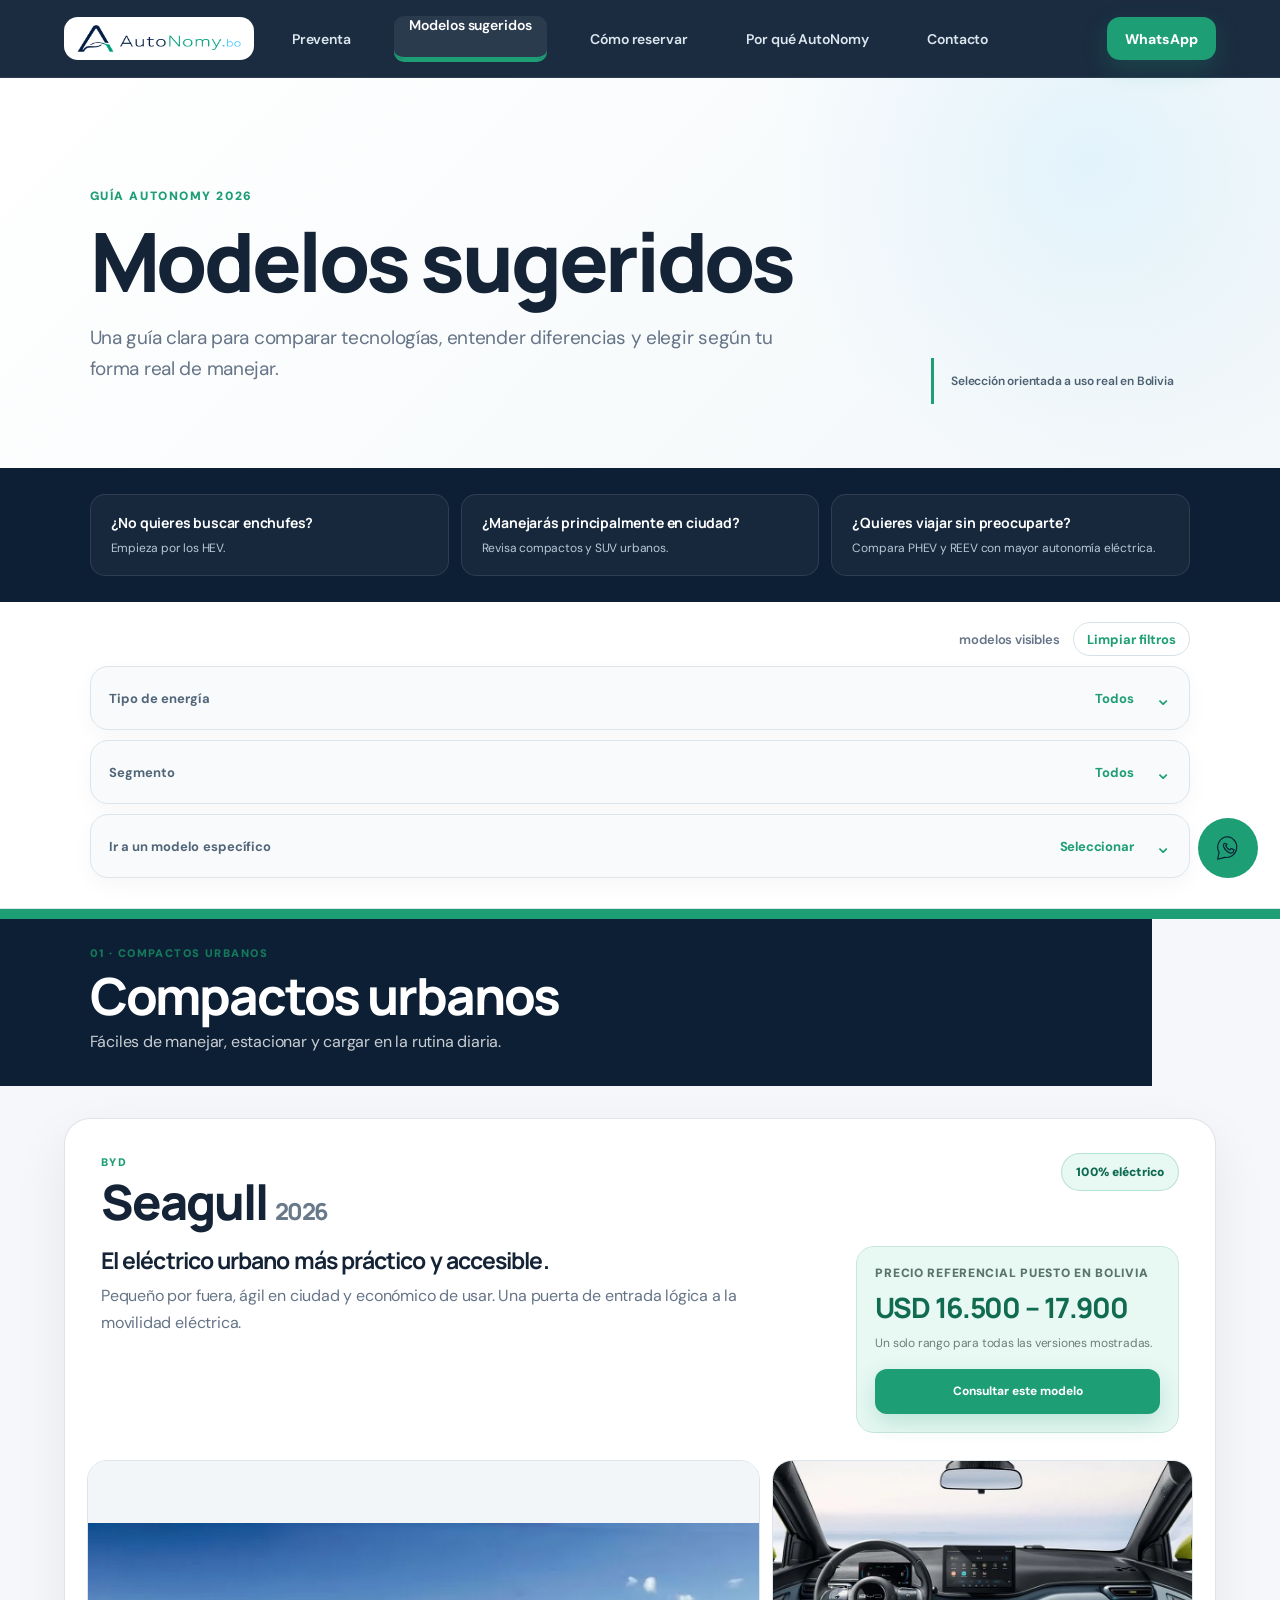
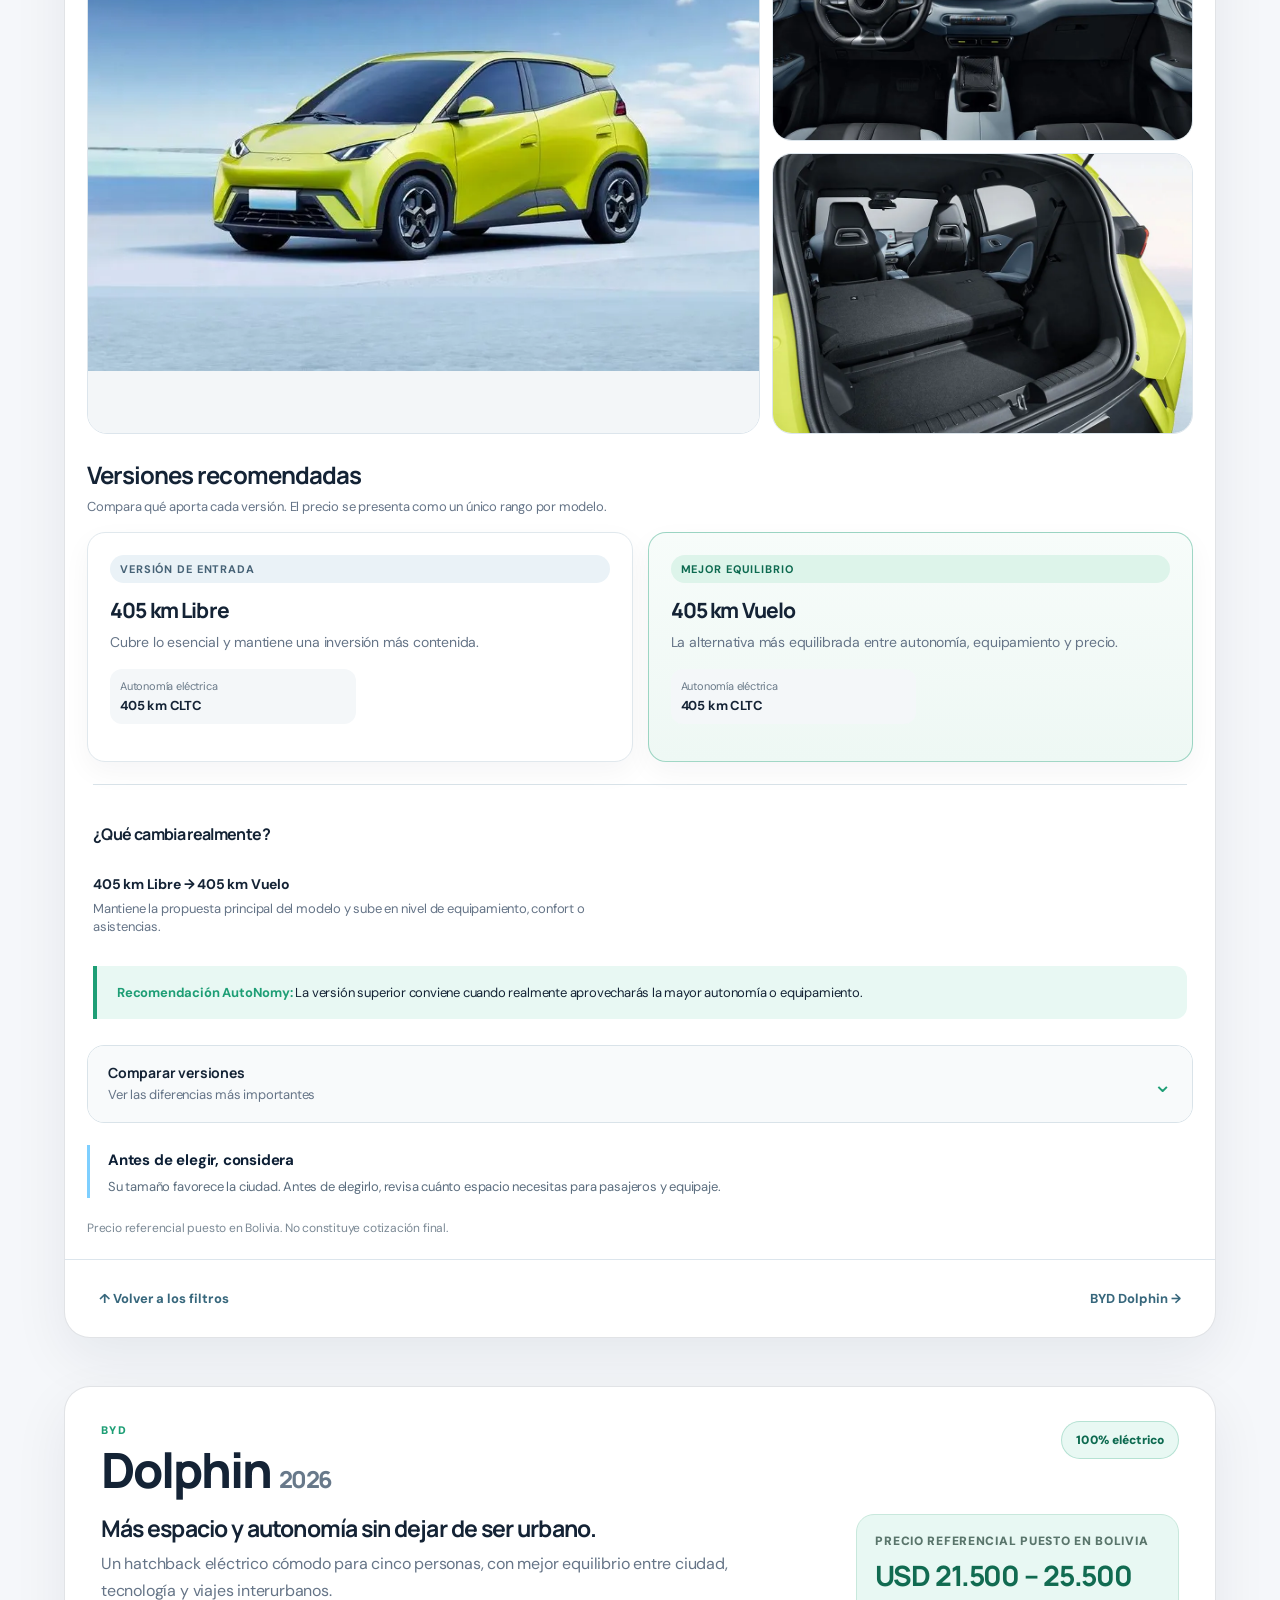
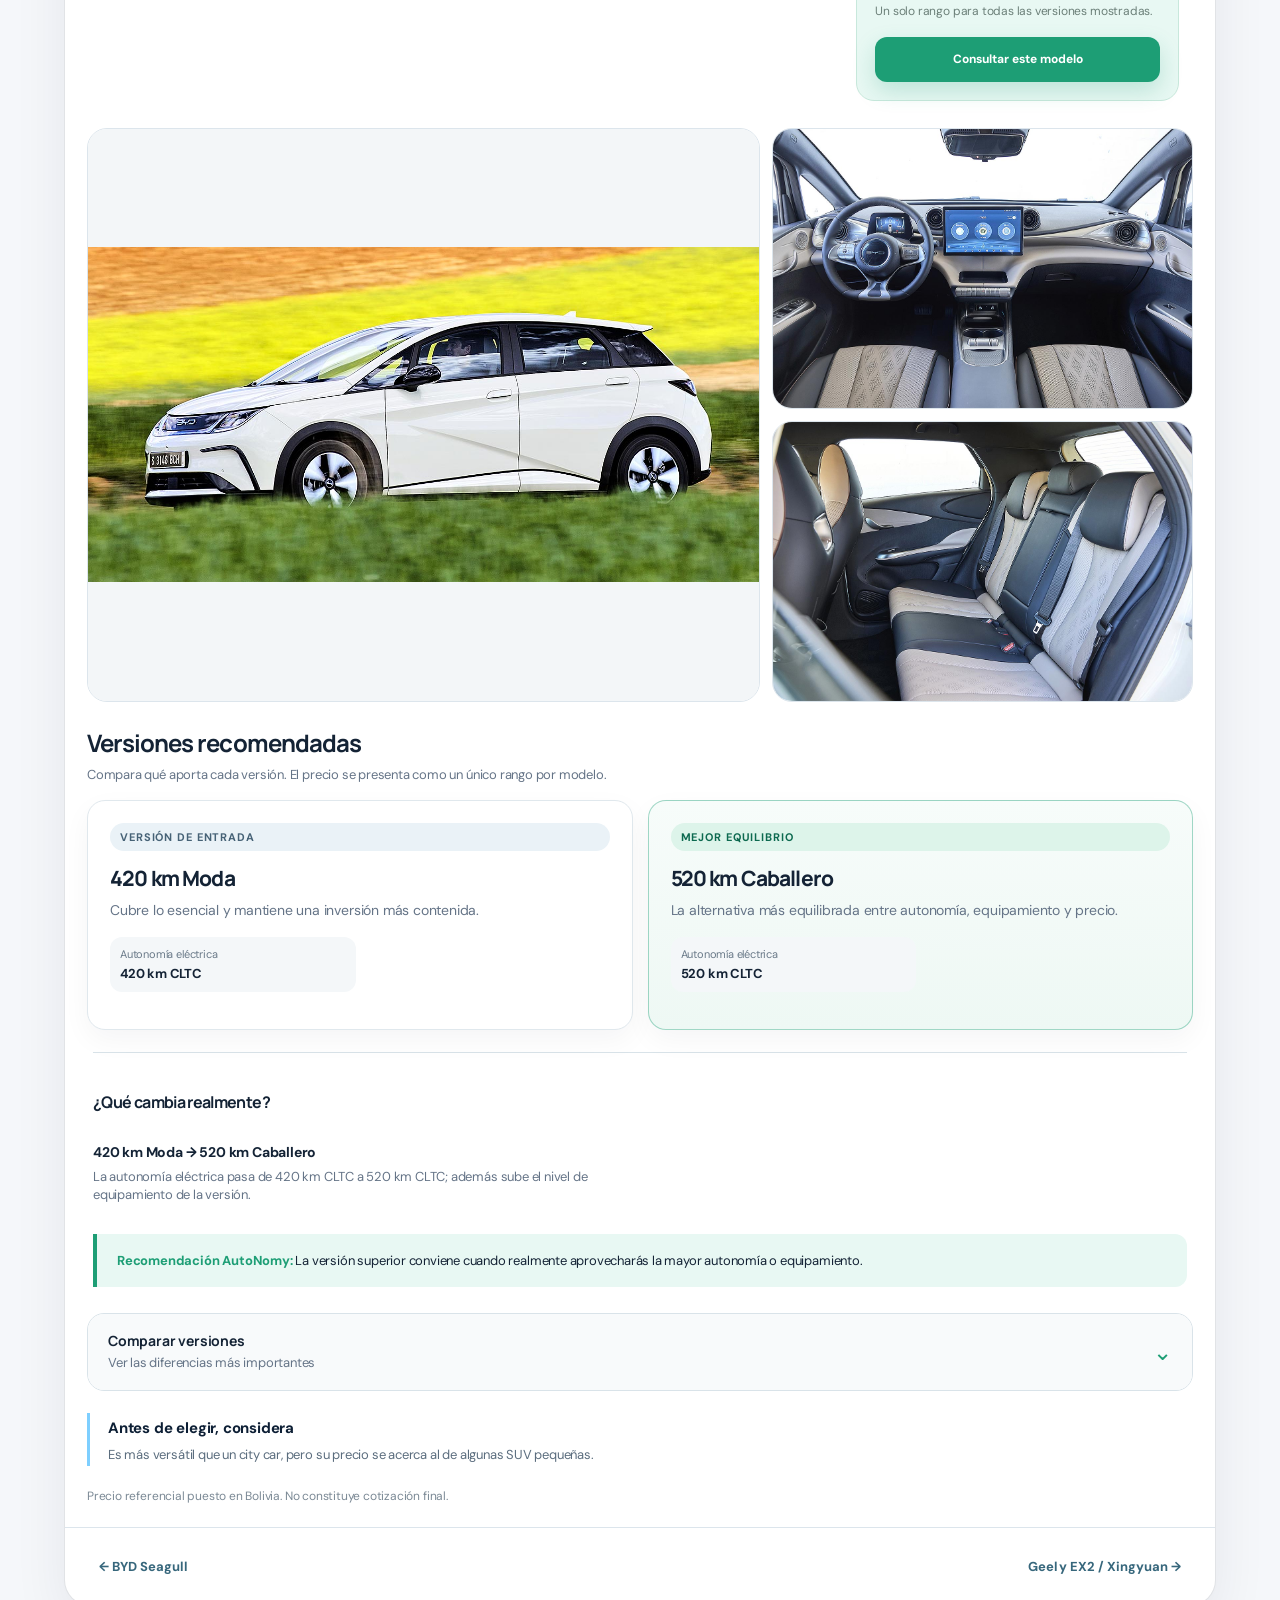
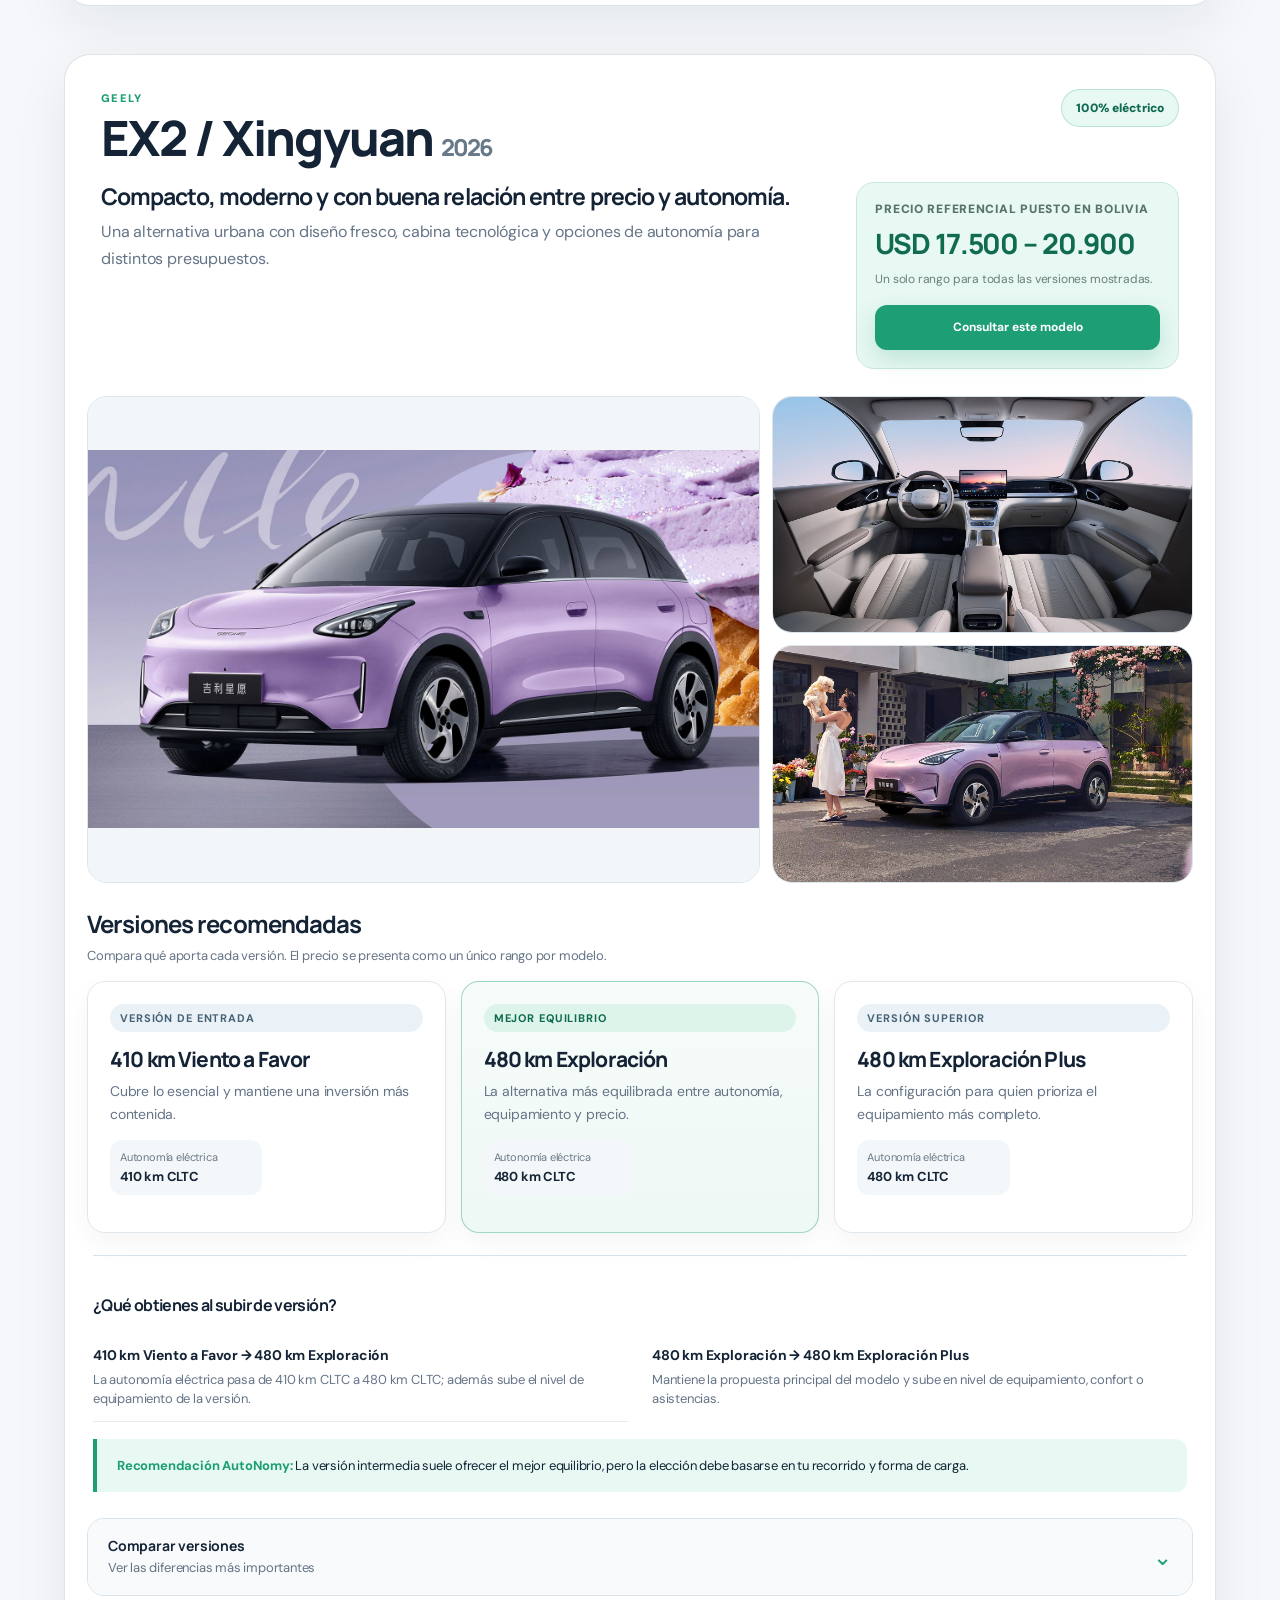
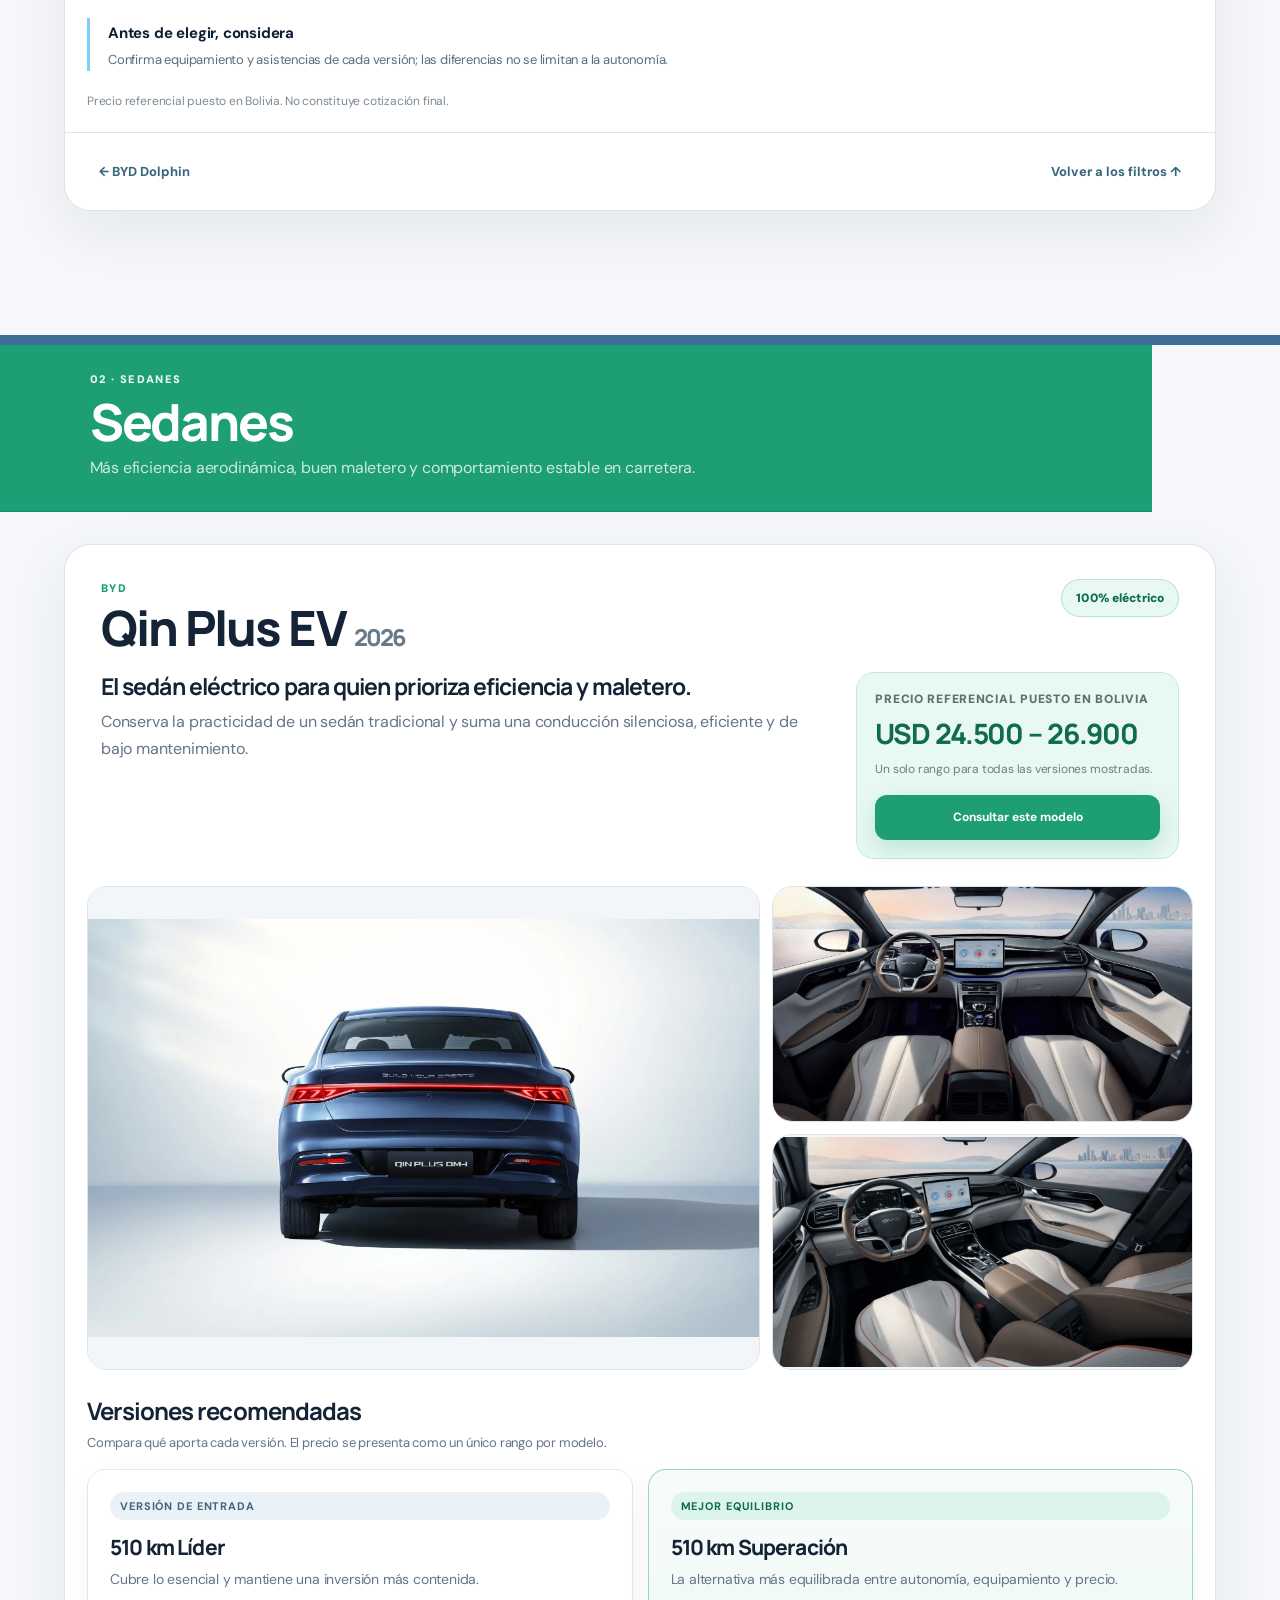
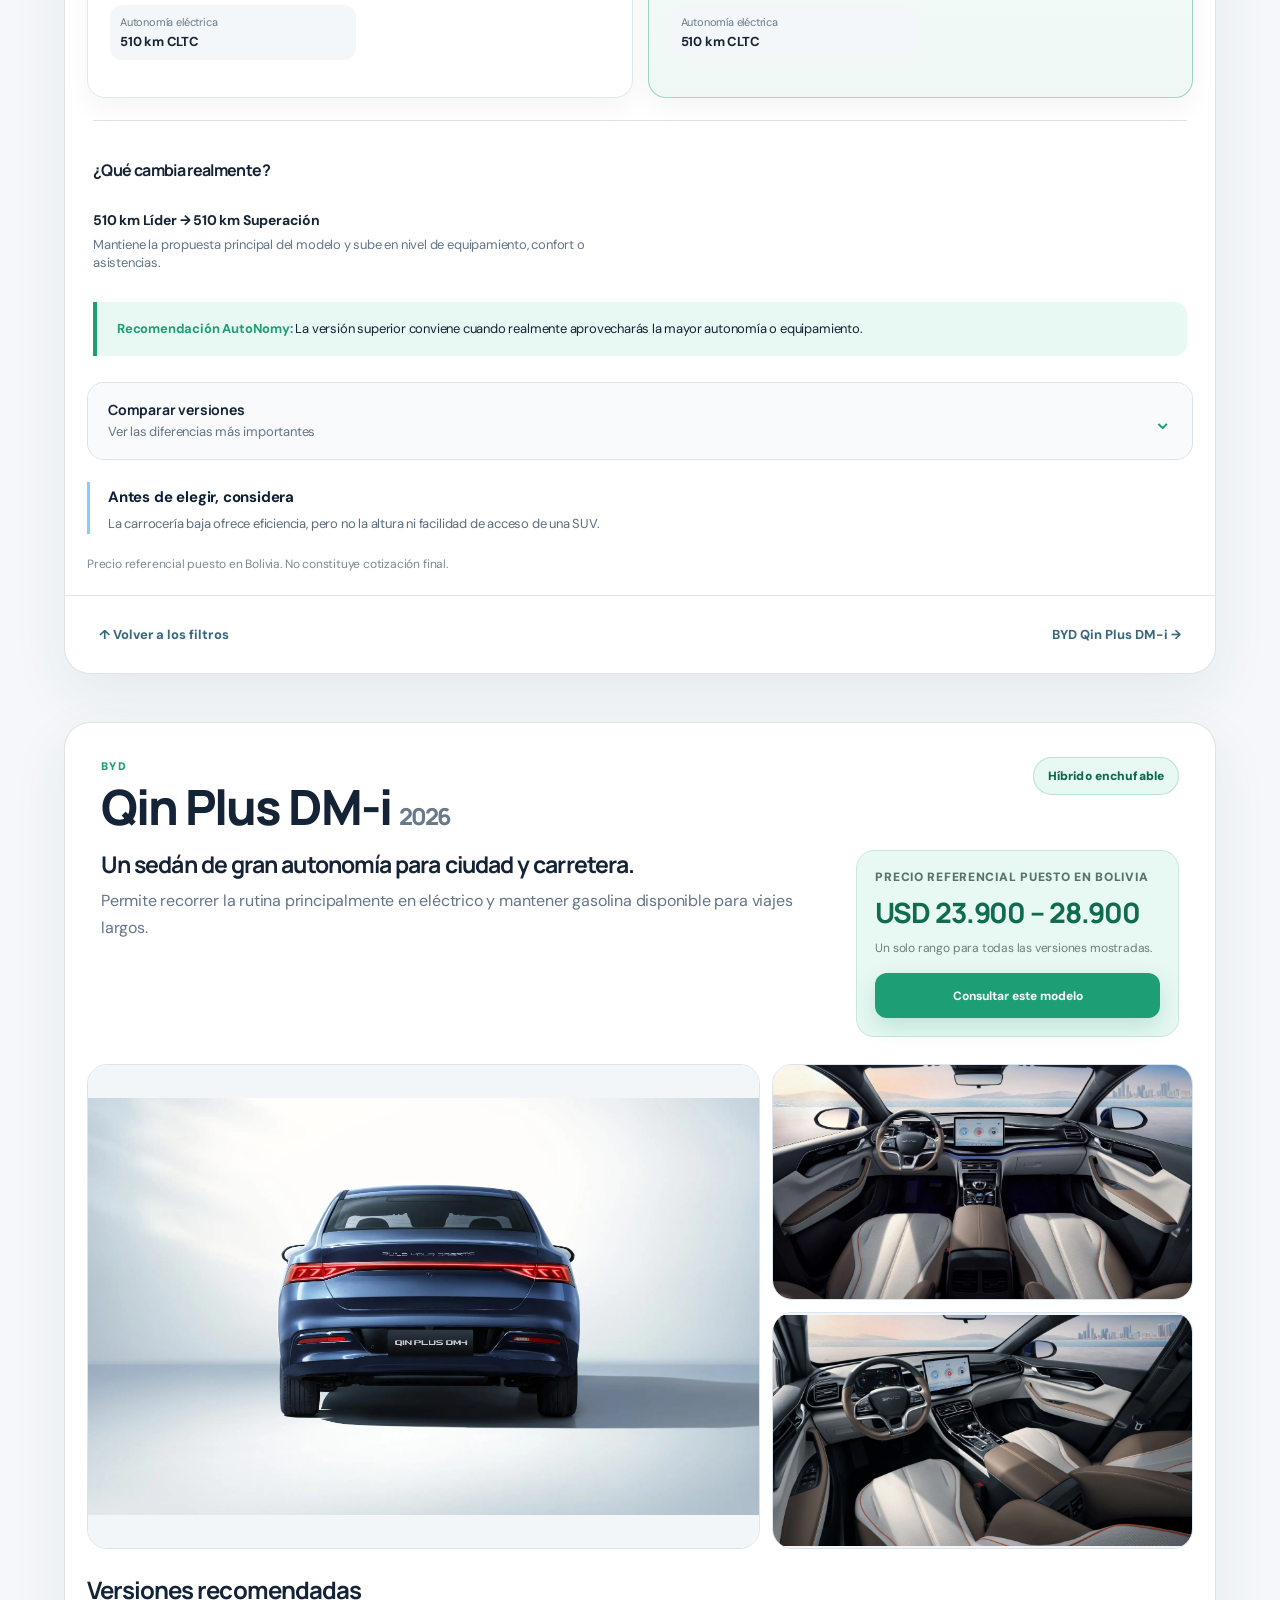
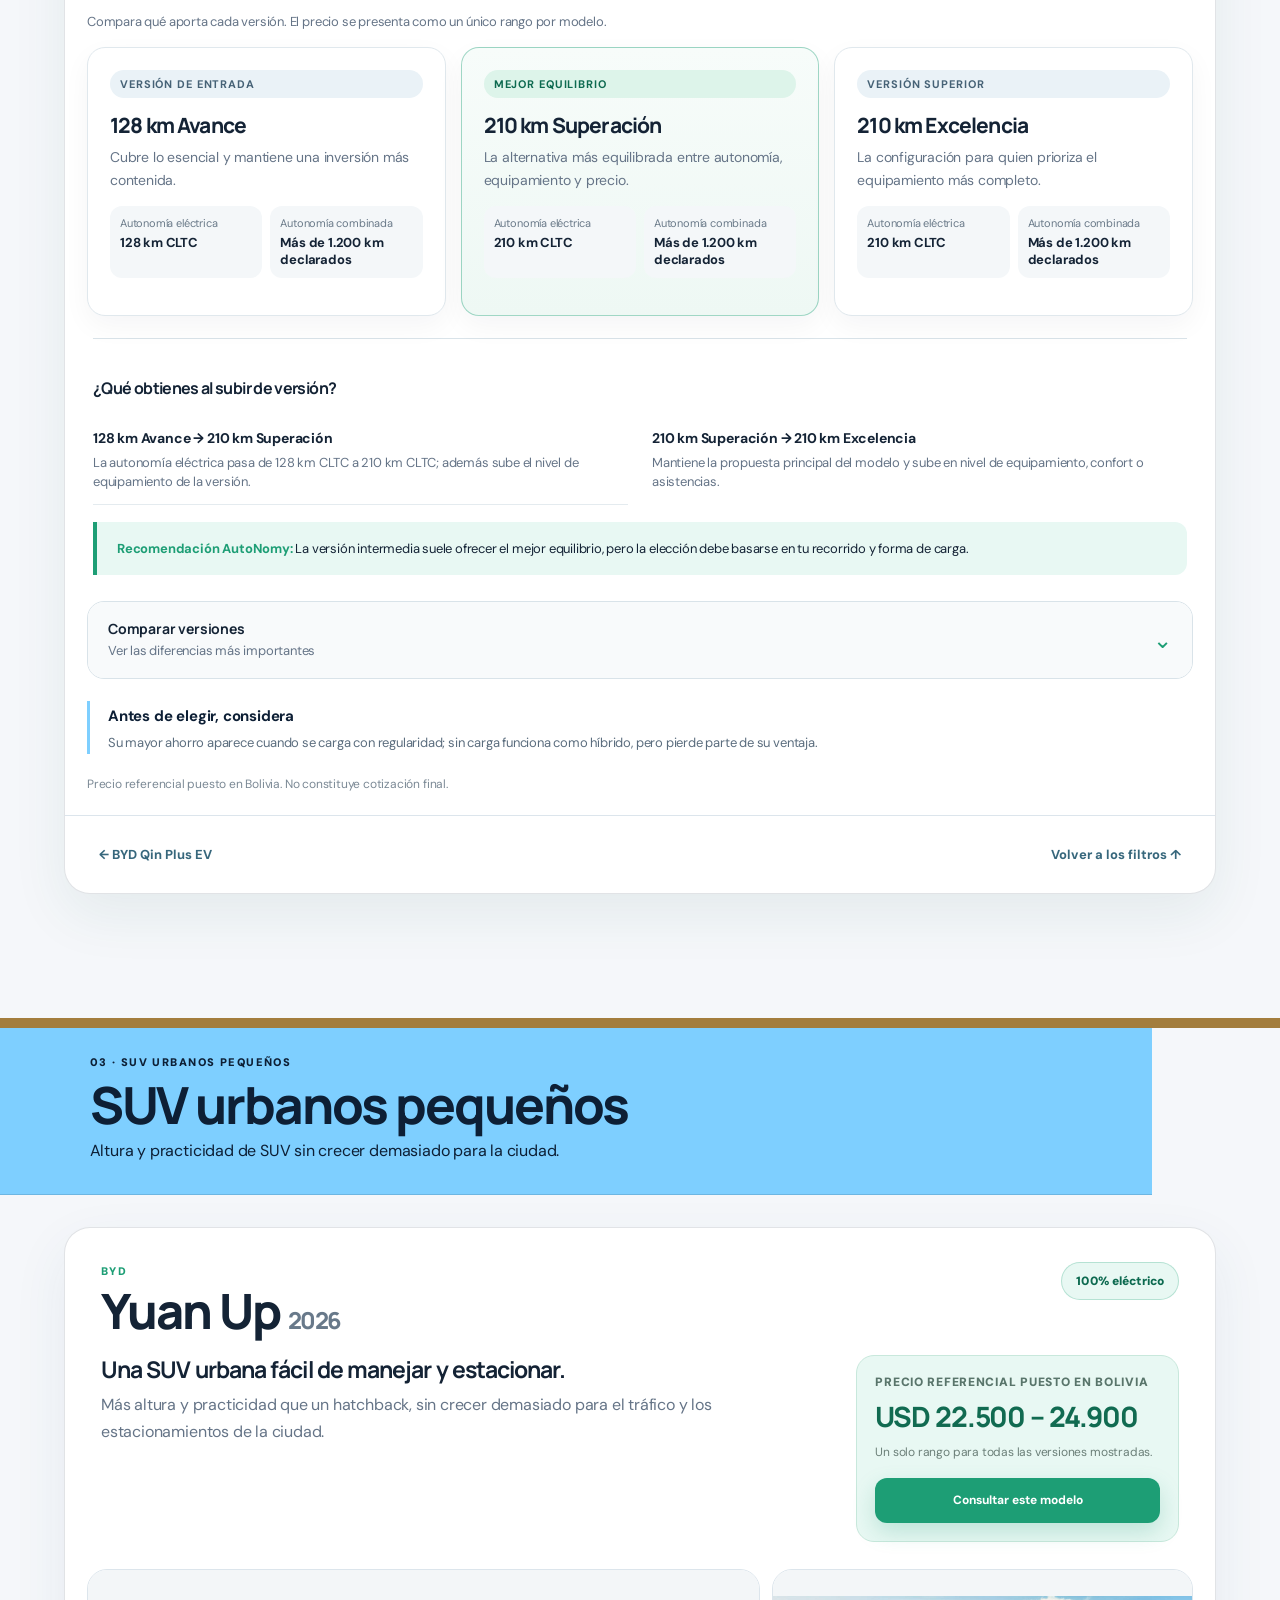
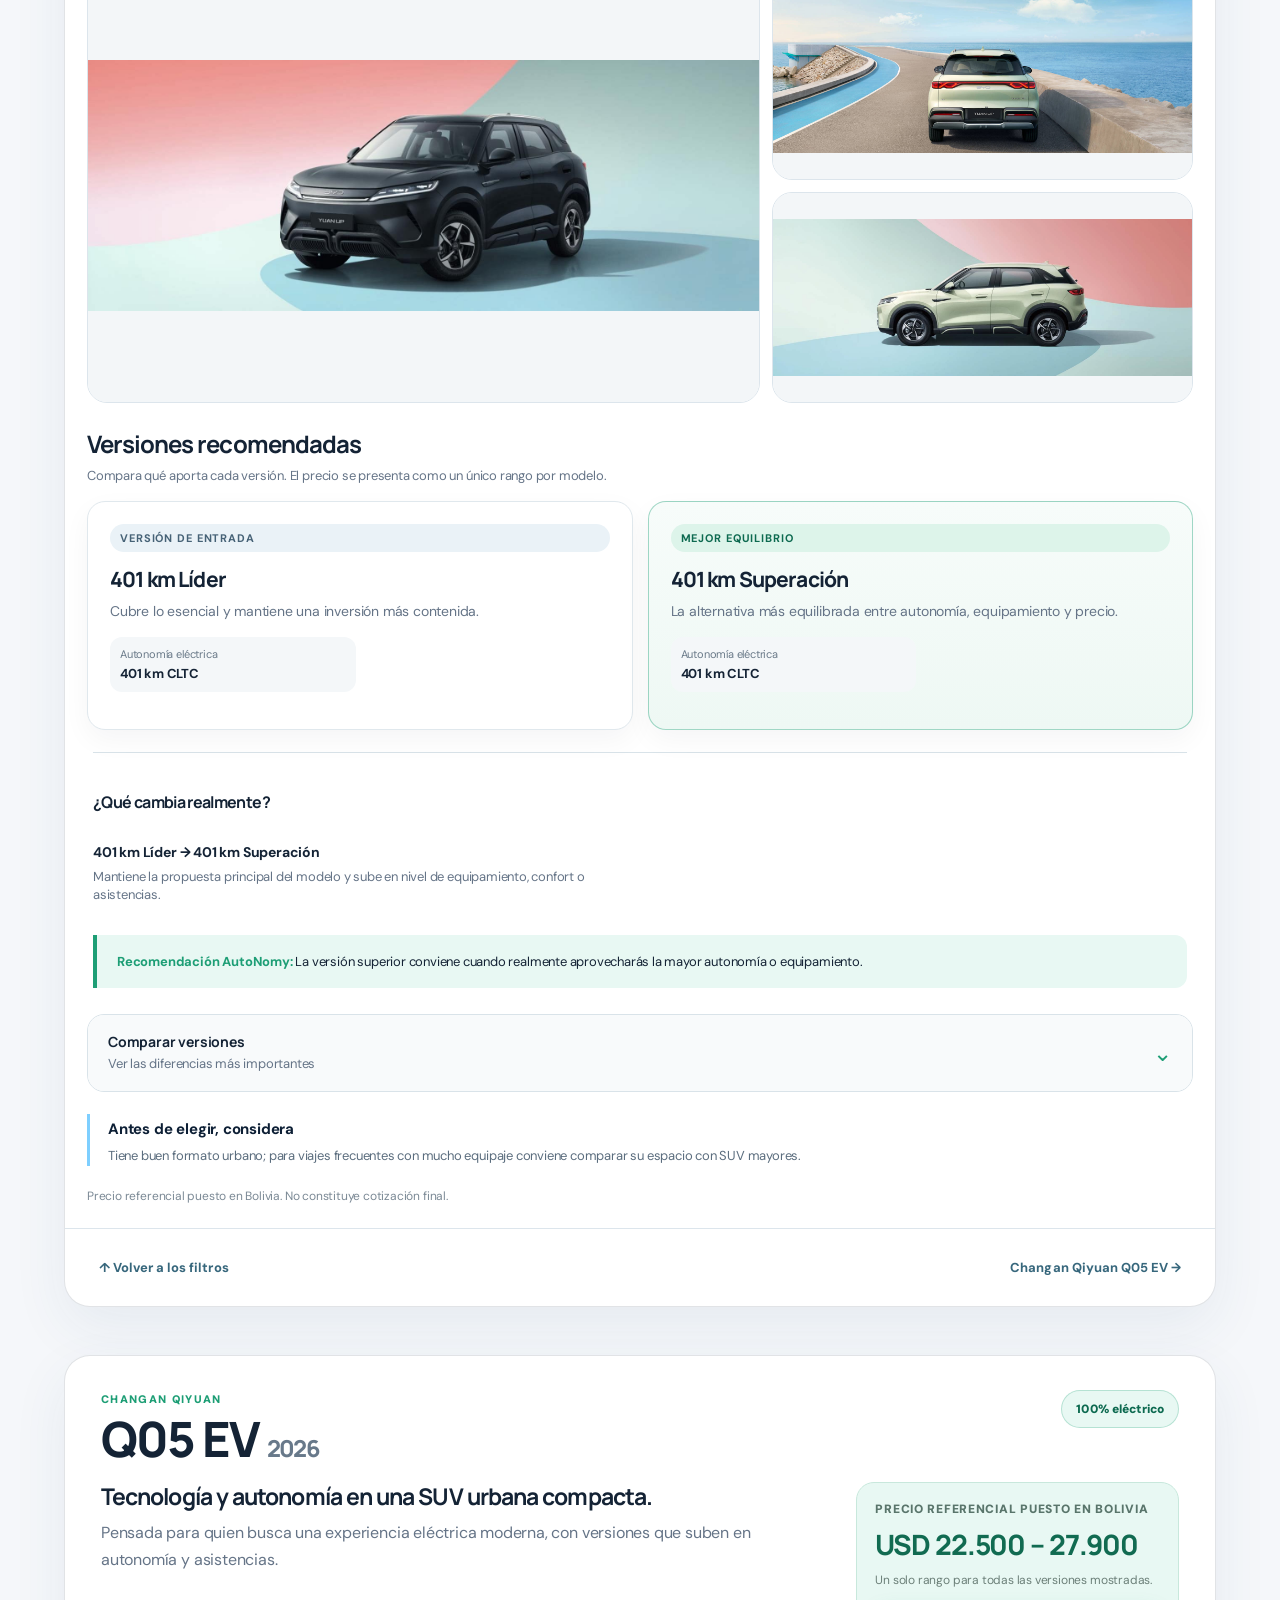
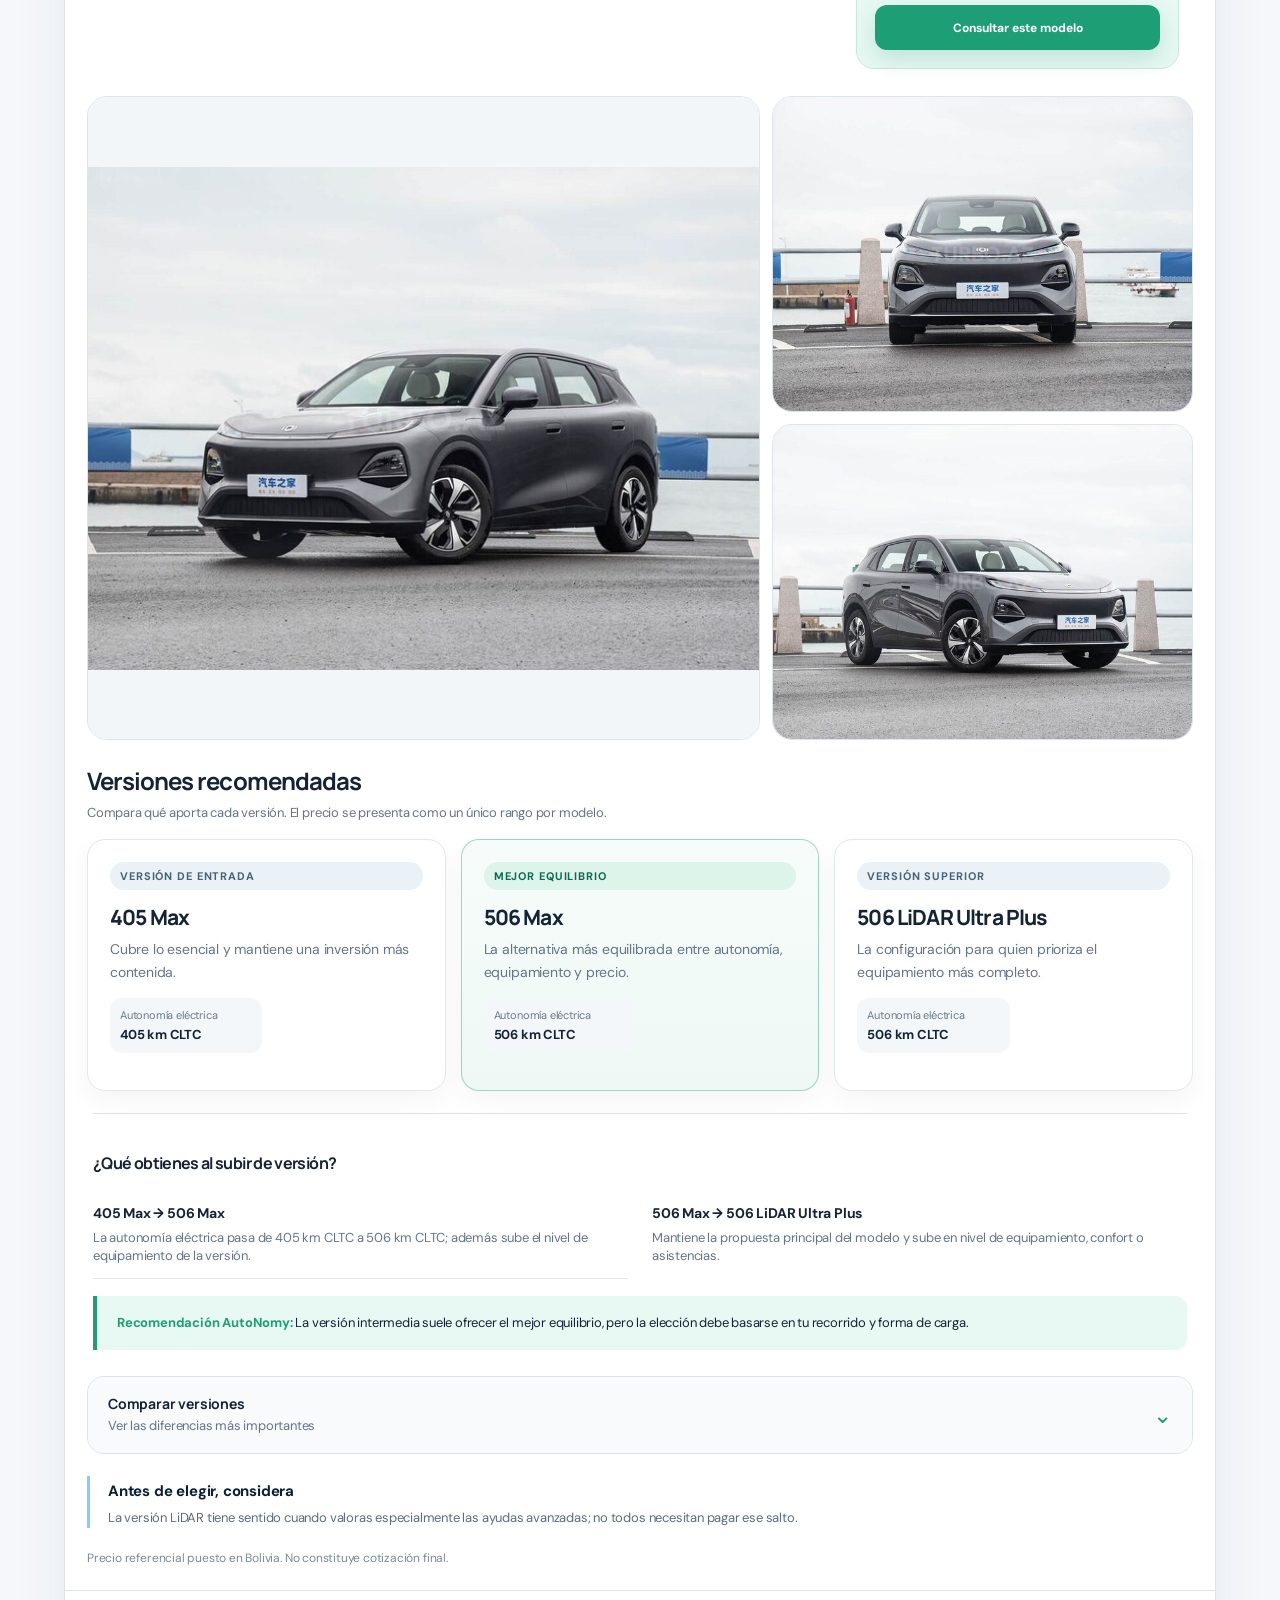
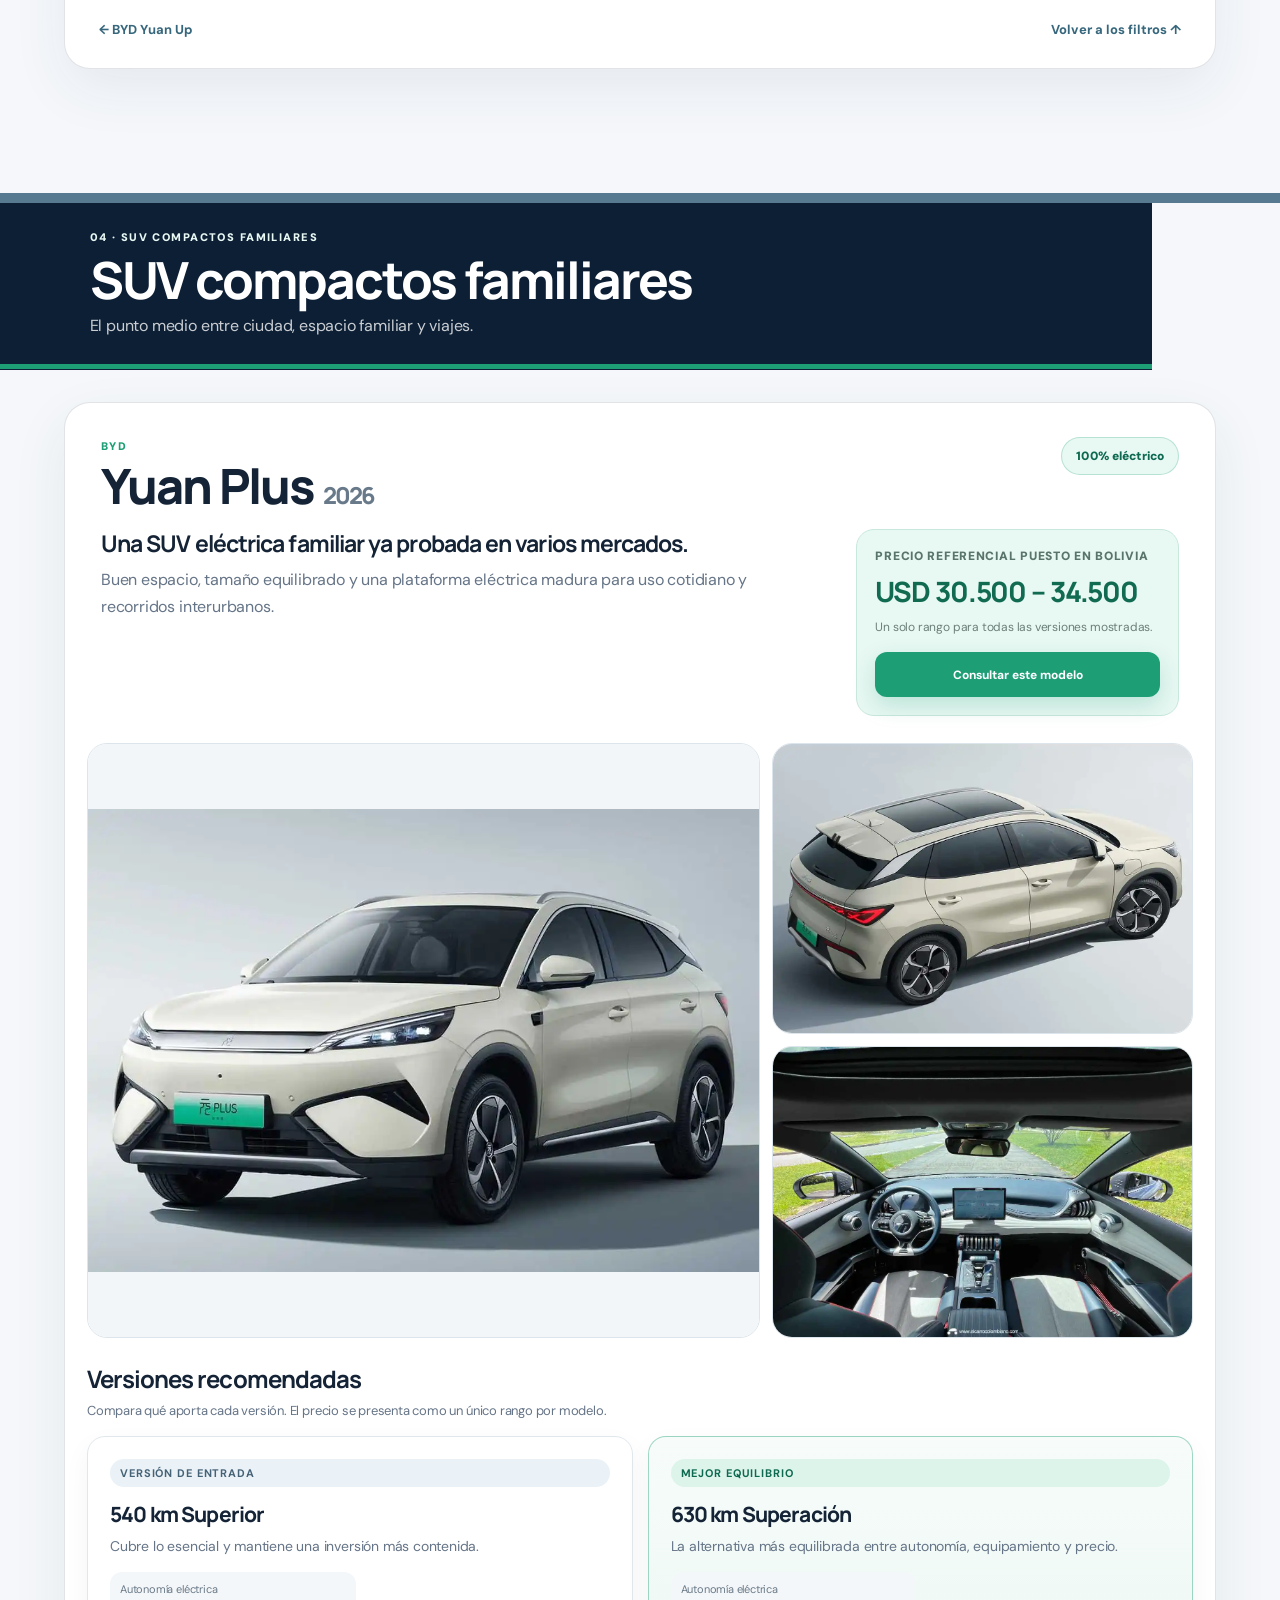
==== commit 855d1cb2: "version 19" ====
--- a/modelos-sugeridos.html
+++ b/modelos-sugeridos.html
@@ -105,7 +105,7 @@
   </div>
 
   <script>
-    window.AUTONOMY_CATALOG = {"whatsapp": "59163560315", "priceDisclaimer": "Precio referencial puesto en Bolivia. No constituye cotización final.", "dataDisclaimer": "", "segments": [{"id": "compactos", "title": "Compactos urbanos", "short": "Compactos urbanos", "subtitle": "Fáciles de manejar, estacionar y cargar en la rutina diaria.", "background": "#EAF7F2", "accent": "#1D9E75"}, {"id": "sedanes", "title": "Sedanes", "short": "Sedanes", "subtitle": "Más eficiencia aerodinámica, buen maletero y comportamiento estable en carretera.", "background": "#F1F6FA", "accent": "#1D9E75"}, {"id": "suv-urbanos", "title": "SUV urbanos pequeños", "short": "SUV urbanos pequeños", "subtitle": "Altura y practicidad de SUV sin crecer demasiado para la ciudad.", "background": "#EEF8F5", "accent": "#1D9E75"}, {"id": "suv-compactos", "title": "SUV compactos familiares", "short": "SUV compactos familiares", "subtitle": "El punto medio entre ciudad, espacio familiar y viajes.", "background": "#F3F7FA", "accent": "#1D9E75"}, {"id": "suv-medianos", "title": "SUV medianos familiares", "short": "SUV medianos familiares", "subtitle": "Más amplitud, confort y presencia para uso familiar frecuente.", "background": "#EEF7F4", "accent": "#1D9E75"}, {"id": "aventureros", "title": "Off-road y aventura", "short": "Off-road y aventura", "subtitle": "Diseño robusto y mayor capacidad para caminos y escapadas.", "background": "#F4F7FA", "accent": "#1D9E75"}, {"id": "exigentes", "title": "HEV tradicionales y SUV de uso exigente", "short": "HEV tradicionales y SUV de uso exigente", "subtitle": "Opciones para quien prioriza viajes, capacidad o uso sin enchufes.", "background": "#EEF6F3", "accent": "#1D9E75"}], "models": [{"segment": "compactos", "segment_label": "Compactos urbanos", "brand": "BYD", "name": "Seagull", "tech": "100% eléctrico", "tagline": "El eléctrico urbano más práctico y accesible.", "description": "Pequeño por fuera, ágil en ciudad y económico de usar. Una puerta de entrada lógica a la movilidad eléctrica.", "consider": "Su tamaño favorece la ciudad. Antes de elegirlo, revisa cuánto espacio necesitas para pasajeros y equipaje.", "versions": [{"name": "405 km Libre", "evRange": "405 km CLTC", "combined": "No aplica", "price": 16500, "role": "Versión de entrada", "recommended": false, "summary": "Cubre lo esencial y mantiene una inversión más contenida.", "battery": "Dato por confirmar", "power": "Dato por confirmar", "torque": "Dato por confirmar", "drivetrain": "Dato por confirmar", "dc": "Dato por confirmar", "ac": "Dato por confirmar", "camera": "Dato por confirmar", "adas": "Dato por confirmar"}, {"name": "405 km Vuelo", "evRange": "405 km CLTC", "combined": "No aplica", "price": 17900, "role": "Mejor equilibrio", "recommended": true, "summary": "La alternativa más equilibrada entre autonomía, equipamiento y precio.", "battery": "Dato por confirmar", "power": "Dato por confirmar", "torque": "Dato por confirmar", "drivetrain": "Dato por confirmar", "dc": "Dato por confirmar", "ac": "Dato por confirmar", "camera": "Dato por confirmar", "adas": "Dato por confirmar"}], "id": "byd-seagull", "images": ["assets/modelos-reales/byd-seagull/exterior.webp", "assets/modelos-reales/byd-seagull/interior.webp", "assets/modelos-reales/byd-seagull/espacio.webp"], "image_status": "real", "persona": "El eléctrico urbano más práctico y accesible.", "competitors": ["Alternativas del mismo segmento", "Versiones cercanas en precio"], "rangeMin": 16500, "rangeMax": 17900, "common": {"dimensions": "Dato por confirmar", "wheelbase": "Dato por confirmar", "seats": "4–5 plazas", "trunk": "Dato por confirmar", "suspension": "Dato por confirmar", "screen": "Dato por confirmar", "instrument": "Dato por confirmar", "v2l": "Dato por confirmar"}, "upgrade": [{"from": "405 km Libre", "to": "405 km Vuelo", "text": "Sube en autonomía, equipamiento o asistencias. Los detalles exactos quedan pendientes de validar por versión."}], "recommendation": "La versión superior conviene cuando realmente aprovecharás la mayor autonomía o equipamiento.", "imageLabels": ["Exterior principal", "Interior y consola", "Espacio de carga"]}, {"segment": "compactos", "segment_label": "Compactos urbanos", "brand": "BYD", "name": "Dolphin", "tech": "100% eléctrico", "tagline": "Más espacio y autonomía sin dejar de ser urbano.", "description": "Un hatchback eléctrico cómodo para cinco personas, con mejor equilibrio entre ciudad, tecnología y viajes interurbanos.", "consider": "Es más versátil que un city car, pero su precio se acerca al de algunas SUV pequeñas.", "versions": [{"name": "420 km Moda", "evRange": "420 km CLTC", "combined": "No aplica", "price": 21500, "role": "Versión de entrada", "recommended": false, "summary": "Cubre lo esencial y mantiene una inversión más contenida.", "battery": "Dato por confirmar", "power": "Dato por confirmar", "torque": "Dato por confirmar", "drivetrain": "Dato por confirmar", "dc": "Dato por confirmar", "ac": "Dato por confirmar", "camera": "Dato por confirmar", "adas": "Dato por confirmar"}, {"name": "520 km Caballero", "evRange": "520 km CLTC", "combined": "No aplica", "price": 25500, "role": "Mejor equilibrio", "recommended": true, "summary": "La alternativa más equilibrada entre autonomía, equipamiento y precio.", "battery": "Dato por confirmar", "power": "Dato por confirmar", "torque": "Dato por confirmar", "drivetrain": "Dato por confirmar", "dc": "Dato por confirmar", "ac": "Dato por confirmar", "camera": "Dato por confirmar", "adas": "Dato por confirmar"}], "id": "byd-dolphin", "images": ["assets/modelos-reales/byd-dolphin/exterior.jpg", "assets/modelos-reales/byd-dolphin/interior.jpg", "assets/modelos-reales/byd-dolphin/espacio.jpg"], "image_status": "real", "persona": "Más espacio y autonomía sin dejar de ser urbano.", "competitors": ["Alternativas del mismo segmento", "Versiones cercanas en precio"], "rangeMin": 21500, "rangeMax": 25500, "common": {"dimensions": "Dato por confirmar", "wheelbase": "Dato por confirmar", "seats": "5 plazas", "trunk": "Dato por confirmar", "suspension": "Dato por confirmar", "screen": "Dato por confirmar", "instrument": "Dato por confirmar", "v2l": "Dato por confirmar"}, "upgrade": [{"from": "420 km Moda", "to": "520 km Caballero", "text": "Sube en autonomía, equipamiento o asistencias. Los detalles exactos quedan pendientes de validar por versión."}], "recommendation": "La versión superior conviene cuando realmente aprovecharás la mayor autonomía o equipamiento.", "imageLabels": ["Exterior principal", "Interior y consola", "Segunda fila"]}, {"segment": "compactos", "segment_label": "Compactos urbanos", "brand": "Geely", "name": "EX2 / Xingyuan", "tech": "100% eléctrico", "tagline": "Compacto, moderno y con buena relación entre precio y autonomía.", "description": "Una alternativa urbana con diseño fresco, cabina tecnológica y opciones de autonomía para distintos presupuestos.", "consider": "Confirma equipamiento y asistencias de cada versión; las diferencias no se limitan a la autonomía.", "versions": [{"name": "410 km Viento a Favor", "evRange": "410 km CLTC", "combined": "No aplica", "price": 17500, "role": "Versión de entrada", "recommended": false, "summary": "Cubre lo esencial y mantiene una inversión más contenida.", "battery": "Dato por confirmar", "power": "Dato por confirmar", "torque": "Dato por confirmar", "drivetrain": "Dato por confirmar", "dc": "Dato por confirmar", "ac": "Dato por confirmar", "camera": "Dato por confirmar", "adas": "Dato por confirmar"}, {"name": "480 km Exploración", "evRange": "480 km CLTC", "combined": "No aplica", "price": 19500, "role": "Mejor equilibrio", "recommended": true, "summary": "La alternativa más equilibrada entre autonomía, equipamiento y precio.", "battery": "Dato por confirmar", "power": "Dato por confirmar", "torque": "Dato por confirmar", "drivetrain": "Dato por confirmar", "dc": "Dato por confirmar", "ac": "Dato por confirmar", "camera": "Dato por confirmar", "adas": "Dato por confirmar"}, {"name": "480 km Exploración Plus", "evRange": "480 km CLTC", "combined": "No aplica", "price": 20900, "role": "Versión superior", "recommended": false, "summary": "La configuración para quien prioriza el equipamiento más completo.", "battery": "Dato por confirmar", "power": "Dato por confirmar", "torque": "Dato por confirmar", "drivetrain": "Dato por confirmar", "dc": "Dato por confirmar", "ac": "Dato por confirmar", "camera": "Dato por confirmar", "adas": "Dato por confirmar"}], "id": "geely-ex2-xingyuan", "images": ["assets/modelos-reales/geely-ex2-xingyuan/exterior.jpg", "assets/modelos-reales/geely-ex2-xingyuan/interior.jpg", "assets/modelos-reales/geely-ex2-xingyuan/espacio.jpg"], "image_status": "real", "persona": "Compacto, moderno y con buena relación entre precio y autonomía.", "competitors": ["Alternativas del mismo segmento", "Versiones cercanas en precio"], "rangeMin": 17500, "rangeMax": 20900, "common": {"dimensions": "Dato por confirmar", "wheelbase": "Dato por confirmar", "seats": "5 plazas", "trunk": "Dato por confirmar", "suspension": "Dato por confirmar", "screen": "Dato por confirmar", "instrument": "Dato por confirmar", "v2l": "Dato por confirmar"}, "upgrade": [{"from": "410 km Viento a Favor", "to": "480 km Exploración", "text": "Sube en autonomía, equipamiento o asistencias. Los detalles exactos quedan pendientes de validar por versión."}, {"from": "480 km Exploración", "to": "480 km Exploración Plus", "text": "Sube en autonomía, equipamiento o asistencias. Los detalles exactos quedan pendientes de validar por versión."}], "recommendation": "La versión intermedia suele ofrecer el mejor equilibrio, pero la elección debe basarse en tu recorrido y forma de carga.", "imageLabels": ["Escena de uso", "Exterior principal", "Interior y consola"]}, {"segment": "sedanes", "segment_label": "Sedanes", "brand": "BYD", "name": "Qin Plus EV", "tech": "100% eléctrico", "tagline": "El sedán eléctrico para quien prioriza eficiencia y maletero.", "description": "Conserva la practicidad de un sedán tradicional y suma una conducción silenciosa, eficiente y de bajo mantenimiento.", "consider": "La carrocería baja ofrece eficiencia, pero no la altura ni facilidad de acceso de una SUV.", "versions": [{"name": "510 km Líder", "evRange": "510 km CLTC", "combined": "No aplica", "price": 24500, "role": "Versión de entrada", "recommended": false, "summary": "Cubre lo esencial y mantiene una inversión más contenida.", "battery": "Dato por confirmar", "power": "Dato por confirmar", "torque": "Dato por confirmar", "drivetrain": "Dato por confirmar", "dc": "Dato por confirmar", "ac": "Dato por confirmar", "camera": "Dato por confirmar", "adas": "Dato por confirmar"}, {"name": "510 km Superación", "evRange": "510 km CLTC", "combined": "No aplica", "price": 26900, "role": "Mejor equilibrio", "recommended": true, "summary": "La alternativa más equilibrada entre autonomía, equipamiento y precio.", "battery": "Dato por confirmar", "power": "Dato por confirmar", "torque": "Dato por confirmar", "drivetrain": "Dato por confirmar", "dc": "Dato por confirmar", "ac": "Dato por confirmar", "camera": "Dato por confirmar", "adas": "Dato por confirmar"}], "id": "byd-qin-plus-ev", "images": ["assets/modelos-reales/byd-qin-plus/01-main.webp", "assets/modelos-reales/byd-qin-plus/02-view.webp", "assets/modelos-reales/byd-qin-plus/03-detail.webp"], "image_status": "real", "persona": "El sedán eléctrico para quien prioriza eficiencia y maletero.", "competitors": ["Alternativas del mismo segmento", "Versiones cercanas en precio"], "rangeMin": 24500, "rangeMax": 26900, "common": {"dimensions": "Dato por confirmar", "wheelbase": "Dato por confirmar", "seats": "5 plazas", "trunk": "Dato por confirmar", "suspension": "Dato por confirmar", "screen": "Dato por confirmar", "instrument": "Dato por confirmar", "v2l": "Dato por confirmar"}, "upgrade": [{"from": "510 km Líder", "to": "510 km Superación", "text": "Sube en autonomía, equipamiento o asistencias. Los detalles exactos quedan pendientes de validar por versión."}], "recommendation": "La versión superior conviene cuando realmente aprovecharás la mayor autonomía o equipamiento.", "imageLabels": ["Vista exterior", "Interior y consola", "Cabina y asientos"]}, {"segment": "sedanes", "segment_label": "Sedanes", "brand": "BYD", "name": "Qin Plus DM-i", "tech": "Híbrido enchufable", "tagline": "Un sedán de gran autonomía para ciudad y carretera.", "description": "Permite recorrer la rutina principalmente en eléctrico y mantener gasolina disponible para viajes largos.", "consider": "Su mayor ahorro aparece cuando se carga con regularidad; sin carga funciona como híbrido, pero pierde parte de su ventaja.", "versions": [{"name": "128 km Avance", "evRange": "128 km CLTC", "combined": "Más de 1.200 km declarados", "price": 23900, "role": "Versión de entrada", "recommended": false, "summary": "Cubre lo esencial y mantiene una inversión más contenida.", "battery": "Dato por confirmar", "power": "Dato por confirmar", "torque": "Dato por confirmar", "drivetrain": "Dato por confirmar", "dc": "Dato por confirmar", "ac": "Dato por confirmar", "camera": "Dato por confirmar", "adas": "Dato por confirmar"}, {"name": "210 km Superación", "evRange": "210 km CLTC", "combined": "Más de 1.200 km declarados", "price": 26900, "role": "Mejor equilibrio", "recommended": true, "summary": "La alternativa más equilibrada entre autonomía, equipamiento y precio.", "battery": "Dato por confirmar", "power": "Dato por confirmar", "torque": "Dato por confirmar", "drivetrain": "Dato por confirmar", "dc": "Dato por confirmar", "ac": "Dato por confirmar", "camera": "Dato por confirmar", "adas": "Dato por confirmar"}, {"name": "210 km Excelencia", "evRange": "210 km CLTC", "combined": "Más de 1.200 km declarados", "price": 28900, "role": "Versión superior", "recommended": false, "summary": "La configuración para quien prioriza el equipamiento más completo.", "battery": "Dato por confirmar", "power": "Dato por confirmar", "torque": "Dato por confirmar", "drivetrain": "Dato por confirmar", "dc": "Dato por confirmar", "ac": "Dato por confirmar", "camera": "Dato por confirmar", "adas": "Dato por confirmar"}], "id": "byd-qin-plus-dm-i", "images": ["assets/modelos-reales/byd-qin-plus/01-main.webp", "assets/modelos-reales/byd-qin-plus/02-view.webp", "assets/modelos-reales/byd-qin-plus/03-detail.webp"], "image_status": "real", "persona": "Un sedán de gran autonomía para ciudad y carretera.", "competitors": ["Alternativas del mismo segmento", "Versiones cercanas en precio"], "rangeMin": 23900, "rangeMax": 28900, "common": {"dimensions": "Dato por confirmar", "wheelbase": "Dato por confirmar", "seats": "5 plazas", "trunk": "Dato por confirmar", "suspension": "Dato por confirmar", "screen": "Dato por confirmar", "instrument": "Dato por confirmar", "v2l": "Dato por confirmar"}, "upgrade": [{"from": "128 km Avance", "to": "210 km Superación", "text": "Sube en autonomía, equipamiento o asistencias. Los detalles exactos quedan pendientes de validar por versión."}, {"from": "210 km Superación", "to": "210 km Excelencia", "text": "Sube en autonomía, equipamiento o asistencias. Los detalles exactos quedan pendientes de validar por versión."}], "recommendation": "La versión intermedia suele ofrecer el mejor equilibrio, pero la elección debe basarse en tu recorrido y forma de carga.", "imageLabels": ["Vista exterior", "Interior y consola", "Cabina y asientos"]}, {"segment": "suv-urbanos", "segment_label": "SUV urbanos pequeños", "brand": "BYD", "name": "Yuan Up", "tech": "100% eléctrico", "tagline": "Una SUV urbana fácil de manejar y estacionar.", "description": "Más altura y practicidad que un hatchback, sin crecer demasiado para el tráfico y los estacionamientos de la ciudad.", "consider": "Tiene buen formato urbano; para viajes frecuentes con mucho equipaje conviene comparar su espacio con SUV mayores.", "versions": [{"name": "401 km Líder", "evRange": "401 km CLTC", "combined": "No aplica", "price": 22500, "role": "Versión de entrada", "recommended": false, "summary": "Cubre lo esencial y mantiene una inversión más contenida.", "battery": "Dato por confirmar", "power": "Dato por confirmar", "torque": "Dato por confirmar", "drivetrain": "Dato por confirmar", "dc": "Dato por confirmar", "ac": "Dato por confirmar", "camera": "Dato por confirmar", "adas": "Dato por confirmar"}, {"name": "401 km Superación", "evRange": "401 km CLTC", "combined": "No aplica", "price": 24900, "role": "Mejor equilibrio", "recommended": true, "summary": "La alternativa más equilibrada entre autonomía, equipamiento y precio.", "battery": "Dato por confirmar", "power": "Dato por confirmar", "torque": "Dato por confirmar", "drivetrain": "Dato por confirmar", "dc": "Dato por confirmar", "ac": "Dato por confirmar", "camera": "Dato por confirmar", "adas": "Dato por confirmar"}], "id": "byd-yuan-up", "images": ["assets/modelos-reales/byd-yuan-up/01-main.jpg", "assets/modelos-reales/byd-yuan-up/02-view.jpg", "assets/modelos-reales/byd-yuan-up/03-detail.jpg"], "image_status": "real", "persona": "Una SUV urbana fácil de manejar y estacionar.", "competitors": ["Alternativas del mismo segmento", "Versiones cercanas en precio"], "rangeMin": 22500, "rangeMax": 24900, "common": {"dimensions": "Dato por confirmar", "wheelbase": "Dato por confirmar", "seats": "5 plazas", "trunk": "Dato por confirmar", "suspension": "Dato por confirmar", "screen": "Dato por confirmar", "instrument": "Dato por confirmar", "v2l": "Dato por confirmar"}, "upgrade": [{"from": "401 km Líder", "to": "401 km Superación", "text": "Sube en autonomía, equipamiento o asistencias. Los detalles exactos quedan pendientes de validar por versión."}], "recommendation": "La versión superior conviene cuando realmente aprovecharás la mayor autonomía o equipamiento.", "imageLabels": ["Exterior principal", "Vista trasera", "Vista lateral"]}, {"segment": "suv-urbanos", "segment_label": "SUV urbanos pequeños", "brand": "Changan Qiyuan", "name": "Q05 EV", "tech": "100% eléctrico", "tagline": "Tecnología y autonomía en una SUV urbana compacta.", "description": "Pensada para quien busca una experiencia eléctrica moderna, con versiones que suben en autonomía y asistencias.", "consider": "La versión LiDAR tiene sentido cuando valoras especialmente las ayudas avanzadas; no todos necesitan pagar ese salto.", "versions": [{"name": "405 Max", "evRange": "405 km CLTC", "combined": "No aplica", "price": 22500, "role": "Versión de entrada", "recommended": false, "summary": "Cubre lo esencial y mantiene una inversión más contenida.", "battery": "Dato por confirmar", "power": "Dato por confirmar", "torque": "Dato por confirmar", "drivetrain": "Dato por confirmar", "dc": "Dato por confirmar", "ac": "Dato por confirmar", "camera": "Dato por confirmar", "adas": "Dato por confirmar"}, {"name": "506 Max", "evRange": "506 km CLTC", "combined": "No aplica", "price": 24900, "role": "Mejor equilibrio", "recommended": true, "summary": "La alternativa más equilibrada entre autonomía, equipamiento y precio.", "battery": "Dato por confirmar", "power": "Dato por confirmar", "torque": "Dato por confirmar", "drivetrain": "Dato por confirmar", "dc": "Dato por confirmar", "ac": "Dato por confirmar", "camera": "Dato por confirmar", "adas": "Dato por confirmar"}, {"name": "506 LiDAR Ultra Plus", "evRange": "506 km CLTC", "combined": "No aplica", "price": 27900, "role": "Versión superior", "recommended": false, "summary": "La configuración para quien prioriza el equipamiento más completo.", "battery": "Dato por confirmar", "power": "Dato por confirmar", "torque": "Dato por confirmar", "drivetrain": "Dato por confirmar", "dc": "Dato por confirmar", "ac": "Dato por confirmar", "camera": "Dato por confirmar", "adas": "Dato por confirmar"}], "id": "changan-qiyuan-q05-ev", "images": ["assets/modelos-reales/changan-q05/01-main.jpg", "assets/modelos-reales/changan-q05/02-view.jpg", "assets/modelos-reales/changan-q05/03-detail.jpg"], "image_status": "real", "persona": "Tecnología y autonomía en una SUV urbana compacta.", "competitors": ["Alternativas del mismo segmento", "Versiones cercanas en precio"], "rangeMin": 22500, "rangeMax": 27900, "common": {"dimensions": "Dato por confirmar", "wheelbase": "Dato por confirmar", "seats": "5 plazas", "trunk": "Dato por confirmar", "suspension": "Dato por confirmar", "screen": "Dato por confirmar", "instrument": "Dato por confirmar", "v2l": "Dato por confirmar"}, "upgrade": [{"from": "405 Max", "to": "506 Max", "text": "Sube en autonomía, equipamiento o asistencias. Los detalles exactos quedan pendientes de validar por versión."}, {"from": "506 Max", "to": "506 LiDAR Ultra Plus", "text": "Sube en autonomía, equipamiento o asistencias. Los detalles exactos quedan pendientes de validar por versión."}], "recommendation": "La versión intermedia suele ofrecer el mejor equilibrio, pero la elección debe basarse en tu recorrido y forma de carga.", "imageLabels": ["Exterior principal", "Vista frontal", "Vista adicional"]}, {"segment": "suv-compactos", "segment_label": "SUV compactos familiares", "brand": "BYD", "name": "Yuan Plus", "tech": "100% eléctrico", "tagline": "Una SUV eléctrica familiar ya probada en varios mercados.", "description": "Buen espacio, tamaño equilibrado y una plataforma eléctrica madura para uso cotidiano y recorridos interurbanos.", "consider": "Antes de subir a la versión de mayor autonomía, calcula cuántas veces realmente harás viajes largos sin cargar.", "versions": [{"name": "540 km Superior", "evRange": "540 km CLTC", "combined": "No aplica", "price": 30500, "role": "Versión de entrada", "recommended": false, "summary": "Cubre lo esencial y mantiene una inversión más contenida.", "battery": "Dato por confirmar", "power": "Dato por confirmar", "torque": "Dato por confirmar", "drivetrain": "Dato por confirmar", "dc": "Dato por confirmar", "ac": "Dato por confirmar", "camera": "Dato por confirmar", "adas": "Dato por confirmar"}, {"name": "630 km Superación", "evRange": "630 km CLTC", "combined": "No aplica", "price": 34500, "role": "Mejor equilibrio", "recommended": true, "summary": "La alternativa más equilibrada entre autonomía, equipamiento y precio.", "battery": "Dato por confirmar", "power": "Dato por confirmar", "torque": "Dato por confirmar", "drivetrain": "Dato por confirmar", "dc": "Dato por confirmar", "ac": "Dato por confirmar", "camera": "Dato por confirmar", "adas": "Dato por confirmar"}], "id": "byd-yuan-plus", "images": ["assets/modelos-reales/byd-yuan-plus/01-main.webp", "assets/modelos-reales/byd-yuan-plus/02-view.webp", "assets/modelos-reales/byd-yuan-plus/03-detail.webp"], "image_status": "real", "persona": "Una SUV eléctrica familiar ya probada en varios mercados.", "competitors": ["Alternativas del mismo segmento", "Versiones cercanas en precio"], "rangeMin": 30500, "rangeMax": 34500, "common": {"dimensions": "Dato por confirmar", "wheelbase": "Dato por confirmar", "seats": "5 plazas", "trunk": "Dato por confirmar", "suspension": "Dato por confirmar", "screen": "Dato por confirmar", "instrument": "Dato por confirmar", "v2l": "Dato por confirmar"}, "upgrade": [{"from": "540 km Superior", "to": "630 km Superación", "text": "Sube en autonomía, equipamiento o asistencias. Los detalles exactos quedan pendientes de validar por versión."}], "recommendation": "La versión superior conviene cuando realmente aprovecharás la mayor autonomía o equipamiento.", "imageLabels": ["Exterior principal", "Vista posterior", "Interior y consola"]}, {"segment": "suv-compactos", "segment_label": "SUV compactos familiares", "brand": "BYD", "name": "Sea Lion 05 EV", "tech": "100% eléctrico", "tagline": "SUV familiar eléctrica con autonomía para salir de la ciudad.", "description": "Una propuesta más espaciosa y rutera que los eléctricos urbanos, manteniendo una conducción completamente eléctrica.", "consider": "Su mayor autonomía reduce paradas, pero la disponibilidad de carga sigue siendo importante en viajes largos.", "versions": [{"name": "540 Navegación", "evRange": "540 km CLTC", "combined": "No aplica", "price": 29500, "role": "Versión de entrada", "recommended": false, "summary": "Cubre lo esencial y mantiene una inversión más contenida.", "battery": "Dato por confirmar", "power": "Dato por confirmar", "torque": "Dato por confirmar", "drivetrain": "Dato por confirmar", "dc": "Dato por confirmar", "ac": "Dato por confirmar", "camera": "Dato por confirmar", "adas": "Dato por confirmar"}, {"name": "630 Navegación", "evRange": "630 km CLTC", "combined": "No aplica", "price": 33500, "role": "Mejor equilibrio", "recommended": true, "summary": "La alternativa más equilibrada entre autonomía, equipamiento y precio.", "battery": "Dato por confirmar", "power": "Dato por confirmar", "torque": "Dato por confirmar", "drivetrain": "Dato por confirmar", "dc": "Dato por confirmar", "ac": "Dato por confirmar", "camera": "Dato por confirmar", "adas": "Dato por confirmar"}], "id": "byd-sea-lion-05-ev", "images": ["assets/modelos-reales/byd-sea-lion-05/01-main.png", "assets/modelos-reales/byd-sea-lion-05/02-view.jpg", "assets/modelos-reales/byd-sea-lion-05/03-detail.jpg"], "image_status": "real", "persona": "SUV familiar eléctrica con autonomía para salir de la ciudad.", "competitors": ["Alternativas del mismo segmento", "Versiones cercanas en precio"], "rangeMin": 29500, "rangeMax": 33500, "common": {"dimensions": "Dato por confirmar", "wheelbase": "Dato por confirmar", "seats": "5 plazas", "trunk": "Dato por confirmar", "suspension": "Dato por confirmar", "screen": "Dato por confirmar", "instrument": "Dato por confirmar", "v2l": "Dato por confirmar"}, "upgrade": [{"from": "540 Navegación", "to": "630 Navegación", "text": "Sube en autonomía, equipamiento o asistencias. Los detalles exactos quedan pendientes de validar por versión."}], "recommendation": "La versión superior conviene cuando realmente aprovecharás la mayor autonomía o equipamiento.", "imageLabels": ["Exterior principal", "Interior y consola", "Espacio de carga"]}, {"segment": "suv-compactos", "segment_label": "SUV compactos familiares", "brand": "BYD", "name": "Sea Lion 05 DM-i", "tech": "Híbrido enchufable", "tagline": "Muchos kilómetros eléctricos y gasolina para viajar sin planificación.", "description": "Combina una autonomía eléctrica generosa con la tranquilidad de un motor a gasolina para carretera.", "consider": "Con 220 km o más de autonomía eléctrica, necesita una rutina de carga para aprovechar plenamente la inversión.", "versions": [{"name": "220 Navegación", "evRange": "220 km CLTC", "combined": "Más de 1.200 km declarados", "price": 28500, "role": "Versión de entrada", "recommended": false, "summary": "Cubre lo esencial y mantiene una inversión más contenida.", "battery": "Dato por confirmar", "power": "Dato por confirmar", "torque": "Dato por confirmar", "drivetrain": "Dato por confirmar", "dc": "Dato por confirmar", "ac": "Dato por confirmar", "camera": "Dato por confirmar", "adas": "Dato por confirmar"}, {"name": "305 Navegación Inteligente", "evRange": "305 km CLTC", "combined": "Más de 1.200 km declarados", "price": 31900, "role": "Mejor equilibrio", "recommended": true, "summary": "La alternativa más equilibrada entre autonomía, equipamiento y precio.", "battery": "Dato por confirmar", "power": "Dato por confirmar", "torque": "Dato por confirmar", "drivetrain": "Dato por confirmar", "dc": "Dato por confirmar", "ac": "Dato por confirmar", "camera": "Dato por confirmar", "adas": "Dato por confirmar"}], "id": "byd-sea-lion-05-dm-i", "images": ["assets/modelos-reales/byd-sea-lion-05/01-main.png", "assets/modelos-reales/byd-sea-lion-05/02-view.jpg", "assets/modelos-reales/byd-sea-lion-05/03-detail.jpg"], "image_status": "real", "persona": "Muchos kilómetros eléctricos y gasolina para viajar sin planificación.", "competitors": ["Alternativas del mismo segmento", "Versiones cercanas en precio"], "rangeMin": 28500, "rangeMax": 31900, "common": {"dimensions": "Dato por confirmar", "wheelbase": "Dato por confirmar", "seats": "5 plazas", "trunk": "Dato por confirmar", "suspension": "Dato por confirmar", "screen": "Dato por confirmar", "instrument": "Dato por confirmar", "v2l": "Dato por confirmar"}, "upgrade": [{"from": "220 Navegación", "to": "305 Navegación Inteligente", "text": "Sube en autonomía, equipamiento o asistencias. Los detalles exactos quedan pendientes de validar por versión."}], "recommendation": "La versión superior conviene cuando realmente aprovecharás la mayor autonomía o equipamiento.", "imageLabels": ["Exterior principal", "Interior y consola", "Espacio de carga"]}, {"segment": "suv-compactos", "segment_label": "SUV compactos familiares", "brand": "BYD", "name": "Song Pro DM-i", "tech": "Híbrido enchufable", "tagline": "La SUV familiar más equilibrada para ciudad y viajes.", "description": "Espacio, eficiencia y una autonomía eléctrica suficiente para cubrir gran parte de la rutina sin gasolina.", "consider": "La versión correcta depende de tus kilómetros diarios; más autonomía no siempre significa mejor compra.", "preventa": "song-pro", "versions": [{"name": "133 km Líder", "evRange": "133 km CLTC", "combined": "Más de 1.000 km declarados", "price": 28500, "role": "Versión de entrada", "recommended": false, "summary": "Cubre lo esencial y mantiene una inversión más contenida.", "battery": "Dato por confirmar", "power": "Dato por confirmar", "torque": "Dato por confirmar", "drivetrain": "Dato por confirmar", "dc": "Dato por confirmar", "ac": "Dato por confirmar", "camera": "Dato por confirmar", "adas": "Dato por confirmar"}, {"name": "220 km Superación", "evRange": "220 km CLTC", "combined": "Más de 1.000 km declarados", "price": 31500, "role": "Mejor equilibrio", "recommended": true, "summary": "La alternativa más equilibrada entre autonomía, equipamiento y precio.", "battery": "Dato por confirmar", "power": "Dato por confirmar", "torque": "Dato por confirmar", "drivetrain": "Dato por confirmar", "dc": "Dato por confirmar", "ac": "Dato por confirmar", "camera": "Dato por confirmar", "adas": "Dato por confirmar"}, {"name": "220 km Excelencia", "evRange": "220 km CLTC", "combined": "Más de 1.000 km declarados", "price": 33500, "role": "Versión superior", "recommended": false, "summary": "La configuración para quien prioriza el equipamiento más completo.", "battery": "Dato por confirmar", "power": "Dato por confirmar", "torque": "Dato por confirmar", "drivetrain": "Dato por confirmar", "dc": "Dato por confirmar", "ac": "Dato por confirmar", "camera": "Dato por confirmar", "adas": "Dato por confirmar"}], "id": "byd-song-pro-dm-i", "images": ["assets/gallery/song-pro/01-exterior-principal.jpg", "assets/gallery/song-pro/05-interior-tablero.png", "assets/gallery/song-pro/06-segunda-fila.png"], "image_status": "real", "persona": "La SUV familiar más equilibrada para ciudad y viajes.", "competitors": ["Alternativas del mismo segmento", "Versiones cercanas en precio"], "rangeMin": 28500, "rangeMax": 33500, "common": {"dimensions": "Dato por confirmar", "wheelbase": "Dato por confirmar", "seats": "5 plazas", "trunk": "Dato por confirmar", "suspension": "Dato por confirmar", "screen": "Dato por confirmar", "instrument": "Dato por confirmar", "v2l": "Dato por confirmar"}, "upgrade": [{"from": "133 km Líder", "to": "220 km Superación", "text": "Sube en autonomía, equipamiento o asistencias. Los detalles exactos quedan pendientes de validar por versión."}, {"from": "220 km Superación", "to": "220 km Excelencia", "text": "Sube en autonomía, equipamiento o asistencias. Los detalles exactos quedan pendientes de validar por versión."}], "recommendation": "La versión intermedia suele ofrecer el mejor equilibrio, pero la elección debe basarse en tu recorrido y forma de carga.", "imageLabels": ["Exterior principal", "Interior y consola", "Segunda fila"]}, {"segment": "suv-compactos", "segment_label": "SUV compactos familiares", "brand": "Deepal", "name": "S05 BEV", "tech": "100% eléctrico", "tagline": "Diseño tecnológico y conducción completamente eléctrica.", "description": "Una SUV moderna para quien ya está listo para depender de carga eléctrica y quiere una cabina digital diferente.", "consider": "La experiencia es 100% eléctrica; revisa tu acceso a carga domiciliaria y las rutas que utilizas con frecuencia.", "versions": [{"name": "520 Max", "evRange": "520 km CLTC", "combined": "No aplica", "price": 29500, "role": "Versión de entrada", "recommended": false, "summary": "Cubre lo esencial y mantiene una inversión más contenida.", "battery": "Dato por confirmar", "power": "Dato por confirmar", "torque": "Dato por confirmar", "drivetrain": "Dato por confirmar", "dc": "Dato por confirmar", "ac": "Dato por confirmar", "camera": "Dato por confirmar", "adas": "Dato por confirmar"}, {"name": "620 Max", "evRange": "620 km CLTC", "combined": "No aplica", "price": 31900, "role": "Mejor equilibrio", "recommended": true, "summary": "La alternativa más equilibrada entre autonomía, equipamiento y precio.", "battery": "Dato por confirmar", "power": "Dato por confirmar", "torque": "Dato por confirmar", "drivetrain": "Dato por confirmar", "dc": "Dato por confirmar", "ac": "Dato por confirmar", "camera": "Dato por confirmar", "adas": "Dato por confirmar"}, {"name": "620 Ultra", "evRange": "620 km CLTC", "combined": "No aplica", "price": 34900, "role": "Versión superior", "recommended": false, "summary": "La configuración para quien prioriza el equipamiento más completo.", "battery": "Dato por confirmar", "power": "Dato por confirmar", "torque": "Dato por confirmar", "drivetrain": "Dato por confirmar", "dc": "Dato por confirmar", "ac": "Dato por confirmar", "camera": "Dato por confirmar", "adas": "Dato por confirmar"}], "id": "deepal-s05-bev", "images": ["assets/gallery/deepal/01-exterior-principal.jpg", "assets/gallery/deepal/05-interior-tablero.jpg", "assets/gallery/deepal/04-segunda-fila.jpg"], "image_status": "real", "persona": "Diseño tecnológico y conducción completamente eléctrica.", "competitors": ["Alternativas del mismo segmento", "Versiones cercanas en precio"], "rangeMin": 29500, "rangeMax": 34900, "common": {"dimensions": "Dato por confirmar", "wheelbase": "Dato por confirmar", "seats": "5 plazas", "trunk": "Dato por confirmar", "suspension": "Dato por confirmar", "screen": "Dato por confirmar", "instrument": "Dato por confirmar", "v2l": "Dato por confirmar"}, "upgrade": [{"from": "520 Max", "to": "620 Max", "text": "Sube en autonomía, equipamiento o asistencias. Los detalles exactos quedan pendientes de validar por versión."}, {"from": "620 Max", "to": "620 Ultra", "text": "Sube en autonomía, equipamiento o asistencias. Los detalles exactos quedan pendientes de validar por versión."}], "recommendation": "La versión intermedia suele ofrecer el mejor equilibrio, pero la elección debe basarse en tu recorrido y forma de carga.", "imageLabels": ["Exterior principal", "Interior y consola", "Segunda fila"]}, {"segment": "suv-compactos", "segment_label": "SUV compactos familiares", "brand": "Deepal", "name": "S05 REEV", "tech": "Eléctrico de rango extendido", "tagline": "Sensación eléctrica diaria, con generador para viajes largos.", "description": "Las ruedas son impulsadas eléctricamente y el motor a gasolina genera energía cuando la batería necesita apoyo.", "consider": "No es un híbrido convencional: conviene entender cómo trabaja el generador y mantener una rutina de carga.", "preventa": "deepal-s05", "versions": [{"name": "215 Max", "evRange": "215 km CLTC", "combined": "Más de 1.100 km declarados", "price": 28900, "role": "Versión de entrada", "recommended": false, "summary": "Cubre lo esencial y mantiene una inversión más contenida.", "battery": "Dato por confirmar", "power": "Dato por confirmar", "torque": "Dato por confirmar", "drivetrain": "Dato por confirmar", "dc": "Dato por confirmar", "ac": "Dato por confirmar", "camera": "Dato por confirmar", "adas": "Dato por confirmar"}, {"name": "215 Ultra", "evRange": "215 km CLTC", "combined": "Más de 1.100 km declarados", "price": 31900, "role": "Mejor equilibrio", "recommended": true, "summary": "La alternativa más equilibrada entre autonomía, equipamiento y precio.", "battery": "Dato por confirmar", "power": "Dato por confirmar", "torque": "Dato por confirmar", "drivetrain": "Dato por confirmar", "dc": "Dato por confirmar", "ac": "Dato por confirmar", "camera": "Dato por confirmar", "adas": "Dato por confirmar"}], "id": "deepal-s05-reev", "images": ["assets/gallery/deepal/01-exterior-principal.jpg", "assets/gallery/deepal/05-interior-tablero.jpg", "assets/gallery/deepal/04-segunda-fila.jpg"], "image_status": "real", "persona": "Sensación eléctrica diaria, con generador para viajes largos.", "competitors": ["Alternativas del mismo segmento", "Versiones cercanas en precio"], "rangeMin": 28900, "rangeMax": 31900, "common": {"dimensions": "Dato por confirmar", "wheelbase": "Dato por confirmar", "seats": "5 plazas", "trunk": "Dato por confirmar", "suspension": "Dato por confirmar", "screen": "Dato por confirmar", "instrument": "Dato por confirmar", "v2l": "Dato por confirmar"}, "upgrade": [{"from": "215 Max", "to": "215 Ultra", "text": "Sube en autonomía, equipamiento o asistencias. Los detalles exactos quedan pendientes de validar por versión."}], "recommendation": "La versión superior conviene cuando realmente aprovecharás la mayor autonomía o equipamiento.", "imageLabels": ["Exterior principal", "Interior y consola", "Segunda fila"]}, {"segment": "suv-compactos", "segment_label": "SUV compactos familiares", "brand": "FAW Toyota", "name": "bZ5", "tech": "100% eléctrico", "tagline": "Una alternativa eléctrica de Toyota con enfoque familiar.", "description": "Combina formato crossover, autonomía amplia y una marca conocida para quien quiere migrar a un eléctrico.", "consider": "Verifica el soporte de software, conectividad y equipamiento de la versión china antes de decidir.", "versions": [{"name": "550 Pro", "evRange": "550 km CLTC", "combined": "No aplica", "price": 30900, "role": "Versión de entrada", "recommended": false, "summary": "Cubre lo esencial y mantiene una inversión más contenida.", "battery": "Dato por confirmar", "power": "Dato por confirmar", "torque": "Dato por confirmar", "drivetrain": "Dato por confirmar", "dc": "Dato por confirmar", "ac": "Dato por confirmar", "camera": "Dato por confirmar", "adas": "Dato por confirmar"}, {"name": "630 Pro", "evRange": "630 km CLTC", "combined": "No aplica", "price": 33900, "role": "Mejor equilibrio", "recommended": true, "summary": "La alternativa más equilibrada entre autonomía, equipamiento y precio.", "battery": "Dato por confirmar", "power": "Dato por confirmar", "torque": "Dato por confirmar", "drivetrain": "Dato por confirmar", "dc": "Dato por confirmar", "ac": "Dato por confirmar", "camera": "Dato por confirmar", "adas": "Dato por confirmar"}, {"name": "630 Max Inteligente", "evRange": "630 km CLTC", "combined": "No aplica", "price": 36900, "role": "Versión superior", "recommended": false, "summary": "La configuración para quien prioriza el equipamiento más completo.", "battery": "Dato por confirmar", "power": "Dato por confirmar", "torque": "Dato por confirmar", "drivetrain": "Dato por confirmar", "dc": "Dato por confirmar", "ac": "Dato por confirmar", "camera": "Dato por confirmar", "adas": "Dato por confirmar"}], "id": "faw-toyota-bz5", "images": ["assets/modelos-reales/toyota-bz5/01-main.jpeg", "assets/modelos-reales/toyota-bz5/02-view.jpeg", "assets/modelos-reales/toyota-bz5/03-detail.jpeg"], "image_status": "real", "persona": "Una alternativa eléctrica de Toyota con enfoque familiar.", "competitors": ["Alternativas del mismo segmento", "Versiones cercanas en precio"], "rangeMin": 30900, "rangeMax": 36900, "common": {"dimensions": "Dato por confirmar", "wheelbase": "Dato por confirmar", "seats": "5 plazas", "trunk": "Dato por confirmar", "suspension": "Dato por confirmar", "screen": "Dato por confirmar", "instrument": "Dato por confirmar", "v2l": "Dato por confirmar"}, "upgrade": [{"from": "550 Pro", "to": "630 Pro", "text": "Sube en autonomía, equipamiento o asistencias. Los detalles exactos quedan pendientes de validar por versión."}, {"from": "630 Pro", "to": "630 Max Inteligente", "text": "Sube en autonomía, equipamiento o asistencias. Los detalles exactos quedan pendientes de validar por versión."}], "recommendation": "La versión intermedia suele ofrecer el mejor equilibrio, pero la elección debe basarse en tu recorrido y forma de carga.", "imageLabels": ["Exterior principal", "Interior y consola", "Detalle interior"]}, {"segment": "suv-compactos", "segment_label": "SUV compactos familiares", "brand": "Toyota", "name": "Corolla Cross HEV", "tech": "Híbrido no enchufable", "tagline": "La transición sencilla para quien no quiere buscar enchufes.", "description": "Reduce consumo frente a una SUV a gasolina y mantiene una forma de uso completamente tradicional.", "consider": "No ofrece conducción eléctrica prolongada ni se conecta a la red; su ventaja es la simplicidad.", "versions": [{"name": "2.0 HEV Elite", "evRange": "No aplica", "combined": "Autonomía dependiente del tanque y uso", "price": 33500, "role": "Versión de entrada", "recommended": false, "summary": "Cubre lo esencial y mantiene una inversión más contenida.", "battery": "Dato por confirmar", "power": "Dato por confirmar", "torque": "Dato por confirmar", "drivetrain": "Dato por confirmar", "dc": "Dato por confirmar", "ac": "Dato por confirmar", "camera": "Dato por confirmar", "adas": "Dato por confirmar"}, {"name": "2.0 HEV Luxury", "evRange": "No aplica", "combined": "Autonomía dependiente del tanque y uso", "price": 37500, "role": "Mejor equilibrio", "recommended": true, "summary": "La alternativa más equilibrada entre autonomía, equipamiento y precio.", "battery": "Dato por confirmar", "power": "Dato por confirmar", "torque": "Dato por confirmar", "drivetrain": "Dato por confirmar", "dc": "Dato por confirmar", "ac": "Dato por confirmar", "camera": "Dato por confirmar", "adas": "Dato por confirmar"}], "id": "toyota-corolla-cross-hev", "images": ["assets/modelos-reales/toyota-corolla-cross/01-main.jpeg", "assets/modelos-reales/toyota-corolla-cross/02-view.jpeg", "assets/modelos-reales/toyota-corolla-cross/03-detail.jpeg"], "image_status": "real", "persona": "La transición sencilla para quien no quiere buscar enchufes.", "competitors": ["Alternativas del mismo segmento", "Versiones cercanas en precio"], "rangeMin": 33500, "rangeMax": 37500, "common": {"dimensions": "Dato por confirmar", "wheelbase": "Dato por confirmar", "seats": "5 plazas", "trunk": "Dato por confirmar", "suspension": "Dato por confirmar", "screen": "Dato por confirmar", "instrument": "Dato por confirmar", "v2l": "Dato por confirmar"}, "upgrade": [{"from": "2.0 HEV Elite", "to": "2.0 HEV Luxury", "text": "Sube en autonomía, equipamiento o asistencias. Los detalles exactos quedan pendientes de validar por versión."}], "recommendation": "La versión superior conviene cuando realmente aprovecharás la mayor autonomía o equipamiento.", "imageLabels": ["Exterior principal", "Interior y consola", "Detalle interior"]}, {"segment": "suv-medianos", "segment_label": "SUV medianos familiares", "brand": "GAC Toyota", "name": "bZ3X", "tech": "100% eléctrico", "tagline": "Espacio interior y tecnología en una SUV de formato familiar.", "description": "Una propuesta eléctrica amplia, con versiones que avanzan desde lo esencial hasta asistencias más sofisticadas.", "consider": "Las versiones con LiDAR y más asistentes requieren revisar qué funciones operan plenamente fuera de China.", "versions": [{"name": "520 Pro", "evRange": "520 km CLTC", "combined": "No aplica", "price": 30500, "role": "Versión de entrada", "recommended": false, "summary": "Cubre lo esencial y mantiene una inversión más contenida.", "battery": "Dato por confirmar", "power": "Dato por confirmar", "torque": "Dato por confirmar", "drivetrain": "Dato por confirmar", "dc": "Dato por confirmar", "ac": "Dato por confirmar", "camera": "Dato por confirmar", "adas": "Dato por confirmar"}, {"name": "520 LiDAR", "evRange": "520 km CLTC", "combined": "No aplica", "price": 33500, "role": "Mejor equilibrio", "recommended": true, "summary": "La alternativa más equilibrada entre autonomía, equipamiento y precio.", "battery": "Dato por confirmar", "power": "Dato por confirmar", "torque": "Dato por confirmar", "drivetrain": "Dato por confirmar", "dc": "Dato por confirmar", "ac": "Dato por confirmar", "camera": "Dato por confirmar", "adas": "Dato por confirmar"}, {"name": "610 Max", "evRange": "610 km CLTC", "combined": "No aplica", "price": 35900, "role": "Versión superior", "recommended": false, "summary": "La configuración para quien prioriza el equipamiento más completo.", "battery": "Dato por confirmar", "power": "Dato por confirmar", "torque": "Dato por confirmar", "drivetrain": "Dato por confirmar", "dc": "Dato por confirmar", "ac": "Dato por confirmar", "camera": "Dato por confirmar", "adas": "Dato por confirmar"}], "id": "gac-toyota-bz3x", "images": ["assets/modelos-reales/toyota-bz3x/01-main.jpeg", "assets/modelos-reales/toyota-bz3x/02-view.jpeg", "assets/modelos-reales/toyota-bz3x/03-detail.jpeg"], "image_status": "real", "persona": "Espacio interior y tecnología en una SUV de formato familiar.", "competitors": ["Alternativas del mismo segmento", "Versiones cercanas en precio"], "rangeMin": 30500, "rangeMax": 35900, "common": {"dimensions": "Dato por confirmar", "wheelbase": "Dato por confirmar", "seats": "5 plazas", "trunk": "Dato por confirmar", "suspension": "Dato por confirmar", "screen": "Dato por confirmar", "instrument": "Dato por confirmar", "v2l": "Dato por confirmar"}, "upgrade": [{"from": "520 Pro", "to": "520 LiDAR", "text": "Sube en autonomía, equipamiento o asistencias. Los detalles exactos quedan pendientes de validar por versión."}, {"from": "520 LiDAR", "to": "610 Max", "text": "Sube en autonomía, equipamiento o asistencias. Los detalles exactos quedan pendientes de validar por versión."}], "recommendation": "La versión intermedia suele ofrecer el mejor equilibrio, pero la elección debe basarse en tu recorrido y forma de carga.", "imageLabels": ["Escena de uso", "Interior y consola", "Espacio y practicidad"]}, {"segment": "suv-medianos", "segment_label": "SUV medianos familiares", "brand": "BYD", "name": "Sea Lion 06 EV", "tech": "100% eléctrico", "tagline": "Autonomía larga para una SUV eléctrica familiar.", "description": "Pensada para quien quiere un eléctrico como vehículo principal y valora reducir al mínimo las paradas de carga.", "consider": "Una batería mayor eleva precio y peso; elige la autonomía que realmente utilizarás.", "versions": [{"name": "605 Insignia", "evRange": "605 km CLTC", "combined": "No aplica", "price": 34500, "role": "Versión de entrada", "recommended": false, "summary": "Cubre lo esencial y mantiene una inversión más contenida.", "battery": "Dato por confirmar", "power": "Dato por confirmar", "torque": "Dato por confirmar", "drivetrain": "Dato por confirmar", "dc": "Dato por confirmar", "ac": "Dato por confirmar", "camera": "Dato por confirmar", "adas": "Dato por confirmar"}, {"name": "710 Gran Autonomía", "evRange": "710 km CLTC", "combined": "No aplica", "price": 37900, "role": "Mejor equilibrio", "recommended": true, "summary": "La alternativa más equilibrada entre autonomía, equipamiento y precio.", "battery": "Dato por confirmar", "power": "Dato por confirmar", "torque": "Dato por confirmar", "drivetrain": "Dato por confirmar", "dc": "Dato por confirmar", "ac": "Dato por confirmar", "camera": "Dato por confirmar", "adas": "Dato por confirmar"}, {"name": "710 Insignia", "evRange": "710 km CLTC", "combined": "No aplica", "price": 39900, "role": "Versión superior", "recommended": false, "summary": "La configuración para quien prioriza el equipamiento más completo.", "battery": "Dato por confirmar", "power": "Dato por confirmar", "torque": "Dato por confirmar", "drivetrain": "Dato por confirmar", "dc": "Dato por confirmar", "ac": "Dato por confirmar", "camera": "Dato por confirmar", "adas": "Dato por confirmar"}], "id": "byd-sea-lion-06-ev", "images": ["assets/modelos-reales/byd-sea-lion-06/01-main.jpeg", "assets/modelos-reales/byd-sea-lion-06/02-view.jpeg", "assets/modelos-reales/byd-sea-lion-06/03-detail.jpeg"], "image_status": "real", "persona": "Autonomía larga para una SUV eléctrica familiar.", "competitors": ["Alternativas del mismo segmento", "Versiones cercanas en precio"], "rangeMin": 34500, "rangeMax": 39900, "common": {"dimensions": "Dato por confirmar", "wheelbase": "Dato por confirmar", "seats": "5 plazas", "trunk": "Dato por confirmar", "suspension": "Dato por confirmar", "screen": "Dato por confirmar", "instrument": "Dato por confirmar", "v2l": "Dato por confirmar"}, "upgrade": [{"from": "605 Insignia", "to": "710 Gran Autonomía", "text": "Sube en autonomía, equipamiento o asistencias. Los detalles exactos quedan pendientes de validar por versión."}, {"from": "710 Gran Autonomía", "to": "710 Insignia", "text": "Sube en autonomía, equipamiento o asistencias. Los detalles exactos quedan pendientes de validar por versión."}], "recommendation": "La versión intermedia suele ofrecer el mejor equilibrio, pero la elección debe basarse en tu recorrido y forma de carga.", "imageLabels": ["Vista frontal", "Vista trasera", "Vista lateral"]}, {"segment": "suv-medianos", "segment_label": "SUV medianos familiares", "brand": "BYD", "name": "Sea Lion 06 DM-i", "tech": "Híbrido enchufable", "tagline": "Autonomía eléctrica muy amplia sin renunciar a gasolina.", "description": "Una SUV familiar preparada para cubrir la rutina en eléctrico y viajes largos sin depender de infraestructura.", "consider": "Las versiones de 310 km tienen sentido para usuarios que recorren mucho y cargan con frecuencia.", "versions": [{"name": "205 Pro", "evRange": "205 km CLTC", "combined": "Más de 1.200 km declarados", "price": 32500, "role": "Versión de entrada", "recommended": false, "summary": "Cubre lo esencial y mantiene una inversión más contenida.", "battery": "Dato por confirmar", "power": "Dato por confirmar", "torque": "Dato por confirmar", "drivetrain": "Dato por confirmar", "dc": "Dato por confirmar", "ac": "Dato por confirmar", "camera": "Dato por confirmar", "adas": "Dato por confirmar"}, {"name": "310 Gran Autonomía", "evRange": "310 km CLTC", "combined": "Más de 1.200 km declarados", "price": 35500, "role": "Mejor equilibrio", "recommended": true, "summary": "La alternativa más equilibrada entre autonomía, equipamiento y precio.", "battery": "Dato por confirmar", "power": "Dato por confirmar", "torque": "Dato por confirmar", "drivetrain": "Dato por confirmar", "dc": "Dato por confirmar", "ac": "Dato por confirmar", "camera": "Dato por confirmar", "adas": "Dato por confirmar"}, {"name": "310 Insignia", "evRange": "310 km CLTC", "combined": "Más de 1.200 km declarados", "price": 37900, "role": "Versión superior", "recommended": false, "summary": "La configuración para quien prioriza el equipamiento más completo.", "battery": "Dato por confirmar", "power": "Dato por confirmar", "torque": "Dato por confirmar", "drivetrain": "Dato por confirmar", "dc": "Dato por confirmar", "ac": "Dato por confirmar", "camera": "Dato por confirmar", "adas": "Dato por confirmar"}], "id": "byd-sea-lion-06-dm-i", "images": ["assets/modelos-reales/byd-sea-lion-06/01-main.jpeg", "assets/modelos-reales/byd-sea-lion-06/02-view.jpeg", "assets/modelos-reales/byd-sea-lion-06/03-detail.jpeg"], "image_status": "real", "persona": "Autonomía eléctrica muy amplia sin renunciar a gasolina.", "competitors": ["Alternativas del mismo segmento", "Versiones cercanas en precio"], "rangeMin": 32500, "rangeMax": 37900, "common": {"dimensions": "Dato por confirmar", "wheelbase": "Dato por confirmar", "seats": "5 plazas", "trunk": "Dato por confirmar", "suspension": "Dato por confirmar", "screen": "Dato por confirmar", "instrument": "Dato por confirmar", "v2l": "Dato por confirmar"}, "upgrade": [{"from": "205 Pro", "to": "310 Gran Autonomía", "text": "Sube en autonomía, equipamiento o asistencias. Los detalles exactos quedan pendientes de validar por versión."}, {"from": "310 Gran Autonomía", "to": "310 Insignia", "text": "Sube en autonomía, equipamiento o asistencias. Los detalles exactos quedan pendientes de validar por versión."}], "recommendation": "La versión intermedia suele ofrecer el mejor equilibrio, pero la elección debe basarse en tu recorrido y forma de carga.", "imageLabels": ["Vista frontal", "Vista trasera", "Vista lateral"]}, {"segment": "suv-medianos", "segment_label": "SUV medianos familiares", "brand": "BYD", "name": "Song L DM-i", "tech": "Híbrido enchufable", "tagline": "Más presencia, confort y sensación de categoría.", "description": "Una SUV mediana familiar para quien busca diseño, espacio y una experiencia más refinada.", "consider": "Es mayor que una SUV compacta; conviene valorar espacio de garaje, maniobrabilidad y costo de la versión.", "preventa": "song-l", "versions": [{"name": "130 Superación", "evRange": "130 km CLTC", "combined": "Más de 1.300 km declarados", "price": 33500, "role": "Versión de entrada", "recommended": false, "summary": "Cubre lo esencial y mantiene una inversión más contenida.", "battery": "Dato por confirmar", "power": "Dato por confirmar", "torque": "Dato por confirmar", "drivetrain": "Dato por confirmar", "dc": "Dato por confirmar", "ac": "Dato por confirmar", "camera": "Dato por confirmar", "adas": "Dato por confirmar"}, {"name": "200 Superación", "evRange": "200 km CLTC", "combined": "Más de 1.300 km declarados", "price": 36500, "role": "Mejor equilibrio", "recommended": true, "summary": "La alternativa más equilibrada entre autonomía, equipamiento y precio.", "battery": "Dato por confirmar", "power": "Dato por confirmar", "torque": "Dato por confirmar", "drivetrain": "Dato por confirmar", "dc": "Dato por confirmar", "ac": "Dato por confirmar", "camera": "Dato por confirmar", "adas": "Dato por confirmar"}, {"name": "200 Excelencia", "evRange": "200 km CLTC", "combined": "Más de 1.300 km declarados", "price": 38900, "role": "Versión superior", "recommended": false, "summary": "La configuración para quien prioriza el equipamiento más completo.", "battery": "Dato por confirmar", "power": "Dato por confirmar", "torque": "Dato por confirmar", "drivetrain": "Dato por confirmar", "dc": "Dato por confirmar", "ac": "Dato por confirmar", "camera": "Dato por confirmar", "adas": "Dato por confirmar"}], "id": "byd-song-l-dm-i", "images": ["assets/gallery/song-l/01-exterior-principal.jpg", "assets/gallery/song-l/05-interior-tablero.jpg", "assets/gallery/song-l/06-segunda-fila.jpg"], "image_status": "real", "persona": "Más presencia, confort y sensación de categoría.", "competitors": ["Alternativas del mismo segmento", "Versiones cercanas en precio"], "rangeMin": 33500, "rangeMax": 38900, "common": {"dimensions": "Dato por confirmar", "wheelbase": "Dato por confirmar", "seats": "5 plazas", "trunk": "Dato por confirmar", "suspension": "Dato por confirmar", "screen": "Dato por confirmar", "instrument": "Dato por confirmar", "v2l": "Dato por confirmar"}, "upgrade": [{"from": "130 Superación", "to": "200 Superación", "text": "Sube en autonomía, equipamiento o asistencias. Los detalles exactos quedan pendientes de validar por versión."}, {"from": "200 Superación", "to": "200 Excelencia", "text": "Sube en autonomía, equipamiento o asistencias. Los detalles exactos quedan pendientes de validar por versión."}], "recommendation": "La versión intermedia suele ofrecer el mejor equilibrio, pero la elección debe basarse en tu recorrido y forma de carga.", "imageLabels": ["Exterior principal", "Interior y consola", "Segunda fila"]}, {"segment": "aventureros", "segment_label": "SUV compactos aventureros", "brand": "iCAR", "name": "V23", "tech": "100% eléctrico", "tagline": "Diseño cuadrado y personalidad para ciudad y escapadas.", "description": "Una SUV eléctrica compacta con estética todoterreno, ideal para quien quiere algo diferente y práctico.", "consider": "La apariencia aventurera no convierte todas las versiones en un todoterreno extremo; revisa tracción y uso previsto.", "versions": [{"name": "401 RWD", "evRange": "401 km CLTC", "combined": "No aplica", "price": 26900, "role": "Versión de entrada", "recommended": false, "summary": "Cubre lo esencial y mantiene una inversión más contenida.", "battery": "Dato por confirmar", "power": "Dato por confirmar", "torque": "Dato por confirmar", "drivetrain": "Dato por confirmar", "dc": "Dato por confirmar", "ac": "Dato por confirmar", "camera": "Dato por confirmar", "adas": "Dato por confirmar"}, {"name": "550 RWD", "evRange": "550 km CLTC", "combined": "No aplica", "price": 30500, "role": "Mejor equilibrio", "recommended": true, "summary": "La alternativa más equilibrada entre autonomía, equipamiento y precio.", "battery": "Dato por confirmar", "power": "Dato por confirmar", "torque": "Dato por confirmar", "drivetrain": "Dato por confirmar", "dc": "Dato por confirmar", "ac": "Dato por confirmar", "camera": "Dato por confirmar", "adas": "Dato por confirmar"}, {"name": "501 AWD Avanzada", "evRange": "501 km CLTC", "combined": "No aplica", "price": 34500, "role": "Versión superior", "recommended": false, "summary": "La configuración para quien prioriza el equipamiento más completo.", "battery": "Dato por confirmar", "power": "Dato por confirmar", "torque": "Dato por confirmar", "drivetrain": "Dato por confirmar", "dc": "Dato por confirmar", "ac": "Dato por confirmar", "camera": "Dato por confirmar", "adas": "Dato por confirmar"}], "id": "icar-v23", "images": ["assets/modelos-reales/icar-v23/01-main.jpeg", "assets/modelos-reales/icar-v23/02-view.jpeg", "assets/modelos-reales/icar-v23/03-detail.jpeg"], "image_status": "real", "persona": "Diseño cuadrado y personalidad para ciudad y escapadas.", "competitors": ["Alternativas del mismo segmento", "Versiones cercanas en precio"], "rangeMin": 26900, "rangeMax": 34500, "common": {"dimensions": "Dato por confirmar", "wheelbase": "Dato por confirmar", "seats": "5 plazas", "trunk": "Dato por confirmar", "suspension": "Dato por confirmar", "screen": "Dato por confirmar", "instrument": "Dato por confirmar", "v2l": "Dato por confirmar"}, "upgrade": [{"from": "401 RWD", "to": "550 RWD", "text": "Sube en autonomía, equipamiento o asistencias. Los detalles exactos quedan pendientes de validar por versión."}, {"from": "550 RWD", "to": "501 AWD Avanzada", "text": "Sube en autonomía, equipamiento o asistencias. Los detalles exactos quedan pendientes de validar por versión."}], "recommendation": "La versión intermedia suele ofrecer el mejor equilibrio, pero la elección debe basarse en tu recorrido y forma de carga.", "imageLabels": ["Vista frontal", "Interior y volante", "Exterior principal"]}, {"segment": "aventureros", "segment_label": "SUV compactos aventureros", "brand": "Fangchengbao", "name": "Ti3 / Leopard 3", "tech": "100% eléctrico", "tagline": "Aventura compacta con tecnología y mayor presencia.", "description": "Una SUV eléctrica de diseño robusto, con versiones de tracción trasera y total para distintos niveles de exigencia.", "consider": "La tracción integral añade capacidad y precio; para uso principalmente urbano puede ser innecesaria.", "versions": [{"name": "620 RWD Max", "evRange": "620 km CLTC", "combined": "No aplica", "price": 30900, "role": "Versión de entrada", "recommended": false, "summary": "Cubre lo esencial y mantiene una inversión más contenida.", "battery": "Dato por confirmar", "power": "Dato por confirmar", "torque": "Dato por confirmar", "drivetrain": "Dato por confirmar", "dc": "Dato por confirmar", "ac": "Dato por confirmar", "camera": "Dato por confirmar", "adas": "Dato por confirmar"}, {"name": "565 AWD Max", "evRange": "565 km CLTC", "combined": "No aplica", "price": 34900, "role": "Mejor equilibrio", "recommended": true, "summary": "La alternativa más equilibrada entre autonomía, equipamiento y precio.", "battery": "Dato por confirmar", "power": "Dato por confirmar", "torque": "Dato por confirmar", "drivetrain": "Dato por confirmar", "dc": "Dato por confirmar", "ac": "Dato por confirmar", "camera": "Dato por confirmar", "adas": "Dato por confirmar"}, {"name": "565 AWD Ultra", "evRange": "565 km CLTC", "combined": "No aplica", "price": 38500, "role": "Versión superior", "recommended": false, "summary": "La configuración para quien prioriza el equipamiento más completo.", "battery": "Dato por confirmar", "power": "Dato por confirmar", "torque": "Dato por confirmar", "drivetrain": "Dato por confirmar", "dc": "Dato por confirmar", "ac": "Dato por confirmar", "camera": "Dato por confirmar", "adas": "Dato por confirmar"}], "id": "fangchengbao-ti3-leopard-3", "images": ["assets/modelos-reales/fangchengbao-ti3/01-main.jpeg", "assets/modelos-reales/fangchengbao-ti3/02-view.jpeg", "assets/modelos-reales/fangchengbao-ti3/03-detail.jpeg"], "image_status": "real", "persona": "Aventura compacta con tecnología y mayor presencia.", "competitors": ["Alternativas del mismo segmento", "Versiones cercanas en precio"], "rangeMin": 30900, "rangeMax": 38500, "common": {"dimensions": "Dato por confirmar", "wheelbase": "Dato por confirmar", "seats": "5 plazas", "trunk": "Dato por confirmar", "suspension": "Dato por confirmar", "screen": "Dato por confirmar", "instrument": "Dato por confirmar", "v2l": "Dato por confirmar"}, "upgrade": [{"from": "620 RWD Max", "to": "565 AWD Max", "text": "Sube en autonomía, equipamiento o asistencias. Los detalles exactos quedan pendientes de validar por versión."}, {"from": "565 AWD Max", "to": "565 AWD Ultra", "text": "Sube en autonomía, equipamiento o asistencias. Los detalles exactos quedan pendientes de validar por versión."}], "recommendation": "La versión intermedia suele ofrecer el mejor equilibrio, pero la elección debe basarse en tu recorrido y forma de carga.", "imageLabels": ["Exterior principal", "Vista lateral", "Escena urbana"]}, {"segment": "exigentes", "segment_label": "SUV para viajar y uso exigente", "brand": "Deepal", "name": "G318", "tech": "Eléctrico de rango extendido", "tagline": "Una SUV grande para viajar, cargar y salir del asfalto.", "description": "Combina impulsión eléctrica, generador a gasolina y un formato robusto para familias o usuarios de uso exigente.", "consider": "Su tamaño, peso y costo solo se justifican cuando realmente necesitas espacio, carretera o capacidad aventurera.", "versions": [{"name": "190 2WD Max", "evRange": "190 km CLTC", "combined": "Más de 1.000 km declarados", "price": 41900, "role": "Versión de entrada", "recommended": false, "summary": "Cubre lo esencial y mantiene una inversión más contenida.", "battery": "Dato por confirmar", "power": "Dato por confirmar", "torque": "Dato por confirmar", "drivetrain": "Dato por confirmar", "dc": "Dato por confirmar", "ac": "Dato por confirmar", "camera": "Dato por confirmar", "adas": "Dato por confirmar"}, {"name": "184 4WD Max", "evRange": "184 km CLTC", "combined": "Más de 1.000 km declarados", "price": 46900, "role": "Mejor equilibrio", "recommended": true, "summary": "La alternativa más equilibrada entre autonomía, equipamiento y precio.", "battery": "Dato por confirmar", "power": "Dato por confirmar", "torque": "Dato por confirmar", "drivetrain": "Dato por confirmar", "dc": "Dato por confirmar", "ac": "Dato por confirmar", "camera": "Dato por confirmar", "adas": "Dato por confirmar"}, {"name": "184 4WD Suspensión Neumática", "evRange": "184 km CLTC", "combined": "Más de 1.000 km declarados", "price": 51900, "role": "Versión superior", "recommended": false, "summary": "La configuración para quien prioriza el equipamiento más completo.", "battery": "Dato por confirmar", "power": "Dato por confirmar", "torque": "Dato por confirmar", "drivetrain": "Dato por confirmar", "dc": "Dato por confirmar", "ac": "Dato por confirmar", "camera": "Dato por confirmar", "adas": "Dato por confirmar"}], "id": "deepal-g318", "images": ["assets/modelos-reales/deepal-g318/01-main.jpeg", "assets/modelos-reales/deepal-g318/02-view.jpeg", "assets/modelos-reales/deepal-g318/03-detail.jpeg"], "image_status": "real", "persona": "Una SUV grande para viajar, cargar y salir del asfalto.", "competitors": ["Alternativas del mismo segmento", "Versiones cercanas en precio"], "rangeMin": 41900, "rangeMax": 51900, "common": {"dimensions": "Dato por confirmar", "wheelbase": "Dato por confirmar", "seats": "5 plazas", "trunk": "Dato por confirmar", "suspension": "Dato por confirmar", "screen": "Dato por confirmar", "instrument": "Dato por confirmar", "v2l": "Dato por confirmar"}, "upgrade": [{"from": "190 2WD Max", "to": "184 4WD Max", "text": "Sube en autonomía, equipamiento o asistencias. Los detalles exactos quedan pendientes de validar por versión."}, {"from": "184 4WD Max", "to": "184 4WD Suspensión Neumática", "text": "Sube en autonomía, equipamiento o asistencias. Los detalles exactos quedan pendientes de validar por versión."}], "recommendation": "La versión intermedia suele ofrecer el mejor equilibrio, pero la elección debe basarse en tu recorrido y forma de carga.", "imageLabels": ["Exterior principal", "Vista lateral", "Escena de producto"]}, {"segment": "exigentes", "segment_label": "SUV para viajar y uso exigente", "brand": "Fangchengbao", "name": "Leopard 5", "tech": "Híbrido enchufable todoterreno", "tagline": "Todoterreno electrificado para quien realmente necesita capacidad.", "description": "Una propuesta de alta potencia, tracción y equipamiento para viajes, caminos difíciles y uso exigente.", "consider": "No es la compra racional para uso urbano ligero; su valor aparece cuando se aprovechan sus capacidades.", "versions": [{"name": "210 Max", "evRange": "210 km CLTC", "combined": "Más de 1.000 km declarados", "price": 50900, "role": "Versión de entrada", "recommended": false, "summary": "Cubre lo esencial y mantiene una inversión más contenida.", "battery": "Dato por confirmar", "power": "Dato por confirmar", "torque": "Dato por confirmar", "drivetrain": "Dato por confirmar", "dc": "Dato por confirmar", "ac": "Dato por confirmar", "camera": "Dato por confirmar", "adas": "Dato por confirmar"}, {"name": "210 Ultra YunNian", "evRange": "210 km CLTC", "combined": "Más de 1.000 km declarados", "price": 59900, "role": "Mejor equilibrio", "recommended": true, "summary": "La alternativa más equilibrada entre autonomía, equipamiento y precio.", "battery": "Dato por confirmar", "power": "Dato por confirmar", "torque": "Dato por confirmar", "drivetrain": "Dato por confirmar", "dc": "Dato por confirmar", "ac": "Dato por confirmar", "camera": "Dato por confirmar", "adas": "Dato por confirmar"}], "id": "fangchengbao-leopard-5", "images": ["assets/modelos-reales/fangchengbao-leopard-5/01-main.jpeg", "assets/modelos-reales/fangchengbao-leopard-5/02-view.jpeg", "assets/modelos-reales/fangchengbao-leopard-5/03-detail.jpeg"], "image_status": "real", "persona": "Todoterreno electrificado para quien realmente necesita capacidad.", "competitors": ["Alternativas del mismo segmento", "Versiones cercanas en precio"], "rangeMin": 50900, "rangeMax": 59900, "common": {"dimensions": "Dato por confirmar", "wheelbase": "Dato por confirmar", "seats": "5 plazas", "trunk": "Dato por confirmar", "suspension": "Dato por confirmar", "screen": "Dato por confirmar", "instrument": "Dato por confirmar", "v2l": "Dato por confirmar"}, "upgrade": [{"from": "210 Max", "to": "210 Ultra YunNian", "text": "Sube en autonomía, equipamiento o asistencias. Los detalles exactos quedan pendientes de validar por versión."}], "recommendation": "La versión superior conviene cuando realmente aprovecharás la mayor autonomía o equipamiento.", "imageLabels": ["Vista frontal", "Vista posterior", "Vista lateral"]}, {"segment": "exigentes", "segment_label": "SUV para viajar y uso exigente", "brand": "GAC Toyota", "name": "Wildlander 2.0 HEV", "tech": "Híbrido no enchufable", "tagline": "Una SUV tradicional, eficiente y lista para viajar.", "description": "Para quien quiere reducir consumo sin cambiar hábitos ni depender de cargadores.", "consider": "No ofrece autonomía eléctrica prolongada; compite por simplicidad, marca y uso convencional.", "versions": [{"name": "2.0 HEV Elite", "evRange": "No aplica", "combined": "Autonomía dependiente del tanque y uso", "price": 37900, "role": "Versión de entrada", "recommended": false, "summary": "Cubre lo esencial y mantiene una inversión más contenida.", "battery": "Dato por confirmar", "power": "Dato por confirmar", "torque": "Dato por confirmar", "drivetrain": "Dato por confirmar", "dc": "Dato por confirmar", "ac": "Dato por confirmar", "camera": "Dato por confirmar", "adas": "Dato por confirmar"}, {"name": "2.0 HEV Luxury 4WD", "evRange": "No aplica", "combined": "Autonomía dependiente del tanque y uso", "price": 42900, "role": "Mejor equilibrio", "recommended": true, "summary": "La alternativa más equilibrada entre autonomía, equipamiento y precio.", "battery": "Dato por confirmar", "power": "Dato por confirmar", "torque": "Dato por confirmar", "drivetrain": "Dato por confirmar", "dc": "Dato por confirmar", "ac": "Dato por confirmar", "camera": "Dato por confirmar", "adas": "Dato por confirmar"}], "id": "gac-toyota-wildlander-2-0-hev", "images": ["assets/modelos-reales/toyota-wildlander/01-main.jpeg", "assets/modelos-reales/toyota-wildlander/02-view.jpeg", "assets/modelos-reales/toyota-wildlander/03-detail.jpeg"], "image_status": "real", "persona": "Una SUV tradicional, eficiente y lista para viajar.", "competitors": ["Alternativas del mismo segmento", "Versiones cercanas en precio"], "rangeMin": 37900, "rangeMax": 42900, "common": {"dimensions": "Dato por confirmar", "wheelbase": "Dato por confirmar", "seats": "5 plazas", "trunk": "Dato por confirmar", "suspension": "Dato por confirmar", "screen": "Dato por confirmar", "instrument": "Dato por confirmar", "v2l": "Dato por confirmar"}, "upgrade": [{"from": "2.0 HEV Elite", "to": "2.0 HEV Luxury 4WD", "text": "Sube en autonomía, equipamiento o asistencias. Los detalles exactos quedan pendientes de validar por versión."}], "recommendation": "La versión superior conviene cuando realmente aprovecharás la mayor autonomía o equipamiento.", "imageLabels": ["Exterior principal", "Vista frontal", "Vista trasera"]}, {"segment": "exigentes", "segment_label": "SUV para viajar y uso exigente", "brand": "FAW Toyota", "name": "RAV4 HEV", "tech": "Híbrido no enchufable", "tagline": "La fórmula conocida de SUV familiar con menor consumo.", "description": "Una alternativa conservadora para quien prioriza uso tradicional, viajes y eficiencia sin enchufes.", "consider": "Su precio puede acercarse al de PHEV y EREV con mucha más conducción eléctrica; compara qué tecnología te conviene.", "versions": [{"name": "2.0 HEV Elite", "evRange": "No aplica", "combined": "Autonomía dependiente del tanque y uso", "price": 39900, "role": "Versión de entrada", "recommended": false, "summary": "Cubre lo esencial y mantiene una inversión más contenida.", "battery": "Dato por confirmar", "power": "Dato por confirmar", "torque": "Dato por confirmar", "drivetrain": "Dato por confirmar", "dc": "Dato por confirmar", "ac": "Dato por confirmar", "camera": "Dato por confirmar", "adas": "Dato por confirmar"}, {"name": "2.0 HEV Luxury 4WD", "evRange": "No aplica", "combined": "Autonomía dependiente del tanque y uso", "price": 45900, "role": "Mejor equilibrio", "recommended": true, "summary": "La alternativa más equilibrada entre autonomía, equipamiento y precio.", "battery": "Dato por confirmar", "power": "Dato por confirmar", "torque": "Dato por confirmar", "drivetrain": "Dato por confirmar", "dc": "Dato por confirmar", "ac": "Dato por confirmar", "camera": "Dato por confirmar", "adas": "Dato por confirmar"}], "id": "faw-toyota-rav4-hev", "images": ["assets/modelos-reales/toyota-rav4/01-main.jpeg", "assets/modelos-reales/toyota-rav4/02-view.jpeg", "assets/modelos-reales/toyota-rav4/03-detail.jpeg"], "image_status": "real", "persona": "La fórmula conocida de SUV familiar con menor consumo.", "competitors": ["Alternativas del mismo segmento", "Versiones cercanas en precio"], "rangeMin": 39900, "rangeMax": 45900, "common": {"dimensions": "Dato por confirmar", "wheelbase": "Dato por confirmar", "seats": "5 plazas", "trunk": "Dato por confirmar", "suspension": "Dato por confirmar", "screen": "Dato por confirmar", "instrument": "Dato por confirmar", "v2l": "Dato por confirmar"}, "upgrade": [{"from": "2.0 HEV Elite", "to": "2.0 HEV Luxury 4WD", "text": "Sube en autonomía, equipamiento o asistencias. Los detalles exactos quedan pendientes de validar por versión."}], "recommendation": "La versión superior conviene cuando realmente aprovecharás la mayor autonomía o equipamiento.", "imageLabels": ["Exterior principal", "Interior y consola", "Pantalla y conectividad"]}]};
+    window.AUTONOMY_CATALOG = {"whatsapp": "59163560315", "priceDisclaimer": "Precio referencial puesto en Bolivia. No constituye cotización final.", "dataDisclaimer": "", "segments": [{"id": "compactos", "title": "Compactos urbanos", "short": "Compactos urbanos", "subtitle": "Fáciles de manejar, estacionar y cargar en la rutina diaria.", "background": "#EAF7F2", "accent": "#1D9E75"}, {"id": "sedanes", "title": "Sedanes", "short": "Sedanes", "subtitle": "Más eficiencia aerodinámica, buen maletero y comportamiento estable en carretera.", "background": "#F1F6FA", "accent": "#1D9E75"}, {"id": "suv-urbanos", "title": "SUV urbanos pequeños", "short": "SUV urbanos pequeños", "subtitle": "Altura y practicidad de SUV sin crecer demasiado para la ciudad.", "background": "#EEF8F5", "accent": "#1D9E75"}, {"id": "suv-compactos", "title": "SUV compactos familiares", "short": "SUV compactos familiares", "subtitle": "El punto medio entre ciudad, espacio familiar y viajes.", "background": "#F3F7FA", "accent": "#1D9E75"}, {"id": "suv-medianos", "title": "SUV medianos familiares", "short": "SUV medianos familiares", "subtitle": "Más amplitud, confort y presencia para uso familiar frecuente.", "background": "#EEF7F4", "accent": "#1D9E75"}, {"id": "aventureros", "title": "Off-road y aventura", "short": "Off-road y aventura", "subtitle": "Diseño robusto y mayor capacidad para caminos y escapadas.", "background": "#F4F7FA", "accent": "#1D9E75"}, {"id": "exigentes", "title": "HEV tradicionales y SUV de uso exigente", "short": "HEV tradicionales y SUV de uso exigente", "subtitle": "Opciones para quien prioriza viajes, capacidad o uso sin enchufes.", "background": "#EEF6F3", "accent": "#1D9E75"}], "models": [{"segment": "compactos", "segment_label": "Compactos urbanos", "brand": "BYD", "name": "Seagull", "tech": "100% eléctrico", "tagline": "El eléctrico urbano más práctico y accesible.", "description": "Pequeño por fuera, ágil en ciudad y económico de usar. Una puerta de entrada lógica a la movilidad eléctrica.", "consider": "Su tamaño favorece la ciudad. Antes de elegirlo, revisa cuánto espacio necesitas para pasajeros y equipaje.", "versions": [{"name": "405 km Libre", "evRange": "405 km CLTC", "combined": "No aplica", "price": 16500, "role": "Versión de entrada", "recommended": false, "summary": "Cubre lo esencial y mantiene una inversión más contenida.", "battery": "Dato por confirmar", "power": "Dato por confirmar", "torque": "Dato por confirmar", "drivetrain": "Dato por confirmar", "dc": "Dato por confirmar", "ac": "Dato por confirmar", "camera": "Dato por confirmar", "adas": "Dato por confirmar"}, {"name": "405 km Vuelo", "evRange": "405 km CLTC", "combined": "No aplica", "price": 17900, "role": "Mejor equilibrio", "recommended": true, "summary": "La alternativa más equilibrada entre autonomía, equipamiento y precio.", "battery": "Dato por confirmar", "power": "Dato por confirmar", "torque": "Dato por confirmar", "drivetrain": "Dato por confirmar", "dc": "Dato por confirmar", "ac": "Dato por confirmar", "camera": "Dato por confirmar", "adas": "Dato por confirmar"}], "id": "byd-seagull", "images": ["assets/modelos-reales/byd-seagull/exterior.webp", "assets/modelos-reales/byd-seagull/interior.webp", "assets/modelos-reales/byd-seagull/espacio.webp"], "image_status": "real", "persona": "El eléctrico urbano más práctico y accesible.", "competitors": ["Alternativas del mismo segmento", "Versiones cercanas en precio"], "rangeMin": 16500, "rangeMax": 17900, "common": {"dimensions": "Dato por confirmar", "wheelbase": "Dato por confirmar", "seats": "4–5 plazas", "trunk": "Dato por confirmar", "suspension": "Dato por confirmar", "screen": "Dato por confirmar", "instrument": "Dato por confirmar", "v2l": "Dato por confirmar"}, "upgrade": [{"from": "405 km Libre", "to": "405 km Vuelo", "text": "Sube en autonomía, equipamiento o asistencias. Los detalles exactos quedan pendientes de validar por versión."}], "recommendation": "La versión superior conviene cuando realmente aprovecharás la mayor autonomía o equipamiento.", "imageLabels": ["Exterior principal", "Interior y consola", "Espacio de carga"]}, {"segment": "compactos", "segment_label": "Compactos urbanos", "brand": "BYD", "name": "Dolphin", "tech": "100% eléctrico", "tagline": "Más espacio y autonomía sin dejar de ser urbano.", "description": "Un hatchback eléctrico cómodo para cinco personas, con mejor equilibrio entre ciudad, tecnología y viajes interurbanos.", "consider": "Es más versátil que un city car, pero su precio se acerca al de algunas SUV pequeñas.", "versions": [{"name": "420 km Moda", "evRange": "420 km CLTC", "combined": "No aplica", "price": 21500, "role": "Versión de entrada", "recommended": false, "summary": "Cubre lo esencial y mantiene una inversión más contenida.", "battery": "Dato por confirmar", "power": "Dato por confirmar", "torque": "Dato por confirmar", "drivetrain": "Dato por confirmar", "dc": "Dato por confirmar", "ac": "Dato por confirmar", "camera": "Dato por confirmar", "adas": "Dato por confirmar"}, {"name": "520 km Caballero", "evRange": "520 km CLTC", "combined": "No aplica", "price": 25500, "role": "Mejor equilibrio", "recommended": true, "summary": "La alternativa más equilibrada entre autonomía, equipamiento y precio.", "battery": "Dato por confirmar", "power": "Dato por confirmar", "torque": "Dato por confirmar", "drivetrain": "Dato por confirmar", "dc": "Dato por confirmar", "ac": "Dato por confirmar", "camera": "Dato por confirmar", "adas": "Dato por confirmar"}], "id": "byd-dolphin", "images": ["assets/modelos-reales/byd-dolphin/exterior.jpg", "assets/modelos-reales/byd-dolphin/interior.jpg", "assets/modelos-reales/byd-dolphin/espacio.jpg"], "image_status": "real", "persona": "Más espacio y autonomía sin dejar de ser urbano.", "competitors": ["Alternativas del mismo segmento", "Versiones cercanas en precio"], "rangeMin": 21500, "rangeMax": 25500, "common": {"dimensions": "Dato por confirmar", "wheelbase": "Dato por confirmar", "seats": "5 plazas", "trunk": "Dato por confirmar", "suspension": "Dato por confirmar", "screen": "Dato por confirmar", "instrument": "Dato por confirmar", "v2l": "Dato por confirmar"}, "upgrade": [{"from": "420 km Moda", "to": "520 km Caballero", "text": "Sube en autonomía, equipamiento o asistencias. Los detalles exactos quedan pendientes de validar por versión."}], "recommendation": "La versión superior conviene cuando realmente aprovecharás la mayor autonomía o equipamiento.", "imageLabels": ["Exterior principal", "Interior y consola", "Segunda fila"]}, {"segment": "compactos", "segment_label": "Compactos urbanos", "brand": "Geely", "name": "EX2 / Xingyuan", "tech": "100% eléctrico", "tagline": "Compacto, moderno y con buena relación entre precio y autonomía.", "description": "Una alternativa urbana con diseño fresco, cabina tecnológica y opciones de autonomía para distintos presupuestos.", "consider": "Confirma equipamiento y asistencias de cada versión; las diferencias no se limitan a la autonomía.", "versions": [{"name": "410 km Viento a Favor", "evRange": "410 km CLTC", "combined": "No aplica", "price": 17500, "role": "Versión de entrada", "recommended": false, "summary": "Cubre lo esencial y mantiene una inversión más contenida.", "battery": "Dato por confirmar", "power": "Dato por confirmar", "torque": "Dato por confirmar", "drivetrain": "Dato por confirmar", "dc": "Dato por confirmar", "ac": "Dato por confirmar", "camera": "Dato por confirmar", "adas": "Dato por confirmar"}, {"name": "480 km Exploración", "evRange": "480 km CLTC", "combined": "No aplica", "price": 19500, "role": "Mejor equilibrio", "recommended": true, "summary": "La alternativa más equilibrada entre autonomía, equipamiento y precio.", "battery": "Dato por confirmar", "power": "Dato por confirmar", "torque": "Dato por confirmar", "drivetrain": "Dato por confirmar", "dc": "Dato por confirmar", "ac": "Dato por confirmar", "camera": "Dato por confirmar", "adas": "Dato por confirmar"}, {"name": "480 km Exploración Plus", "evRange": "480 km CLTC", "combined": "No aplica", "price": 20900, "role": "Versión superior", "recommended": false, "summary": "La configuración para quien prioriza el equipamiento más completo.", "battery": "Dato por confirmar", "power": "Dato por confirmar", "torque": "Dato por confirmar", "drivetrain": "Dato por confirmar", "dc": "Dato por confirmar", "ac": "Dato por confirmar", "camera": "Dato por confirmar", "adas": "Dato por confirmar"}], "id": "geely-ex2-xingyuan", "images": ["assets/modelos-reales/geely-ex2-xingyuan/exterior.jpg", "assets/modelos-reales/geely-ex2-xingyuan/interior.jpg", "assets/modelos-reales/geely-ex2-xingyuan/espacio.jpg"], "image_status": "real", "persona": "Compacto, moderno y con buena relación entre precio y autonomía.", "competitors": ["Alternativas del mismo segmento", "Versiones cercanas en precio"], "rangeMin": 17500, "rangeMax": 20900, "common": {"dimensions": "Dato por confirmar", "wheelbase": "Dato por confirmar", "seats": "5 plazas", "trunk": "Dato por confirmar", "suspension": "Dato por confirmar", "screen": "Dato por confirmar", "instrument": "Dato por confirmar", "v2l": "Dato por confirmar"}, "upgrade": [{"from": "410 km Viento a Favor", "to": "480 km Exploración", "text": "Sube en autonomía, equipamiento o asistencias. Los detalles exactos quedan pendientes de validar por versión."}, {"from": "480 km Exploración", "to": "480 km Exploración Plus", "text": "Sube en autonomía, equipamiento o asistencias. Los detalles exactos quedan pendientes de validar por versión."}], "recommendation": "La versión intermedia suele ofrecer el mejor equilibrio, pero la elección debe basarse en tu recorrido y forma de carga.", "imageLabels": ["Escena de uso", "Exterior principal", "Interior y consola"]}, {"segment": "sedanes", "segment_label": "Sedanes", "brand": "BYD", "name": "Qin Plus EV", "tech": "100% eléctrico", "tagline": "El sedán eléctrico para quien prioriza eficiencia y maletero.", "description": "Conserva la practicidad de un sedán tradicional y suma una conducción silenciosa, eficiente y de bajo mantenimiento.", "consider": "La carrocería baja ofrece eficiencia, pero no la altura ni facilidad de acceso de una SUV.", "versions": [{"name": "510 km Líder", "evRange": "510 km CLTC", "combined": "No aplica", "price": 24500, "role": "Versión de entrada", "recommended": false, "summary": "Cubre lo esencial y mantiene una inversión más contenida.", "battery": "Dato por confirmar", "power": "Dato por confirmar", "torque": "Dato por confirmar", "drivetrain": "Dato por confirmar", "dc": "Dato por confirmar", "ac": "Dato por confirmar", "camera": "Dato por confirmar", "adas": "Dato por confirmar"}, {"name": "510 km Superación", "evRange": "510 km CLTC", "combined": "No aplica", "price": 26900, "role": "Mejor equilibrio", "recommended": true, "summary": "La alternativa más equilibrada entre autonomía, equipamiento y precio.", "battery": "Dato por confirmar", "power": "Dato por confirmar", "torque": "Dato por confirmar", "drivetrain": "Dato por confirmar", "dc": "Dato por confirmar", "ac": "Dato por confirmar", "camera": "Dato por confirmar", "adas": "Dato por confirmar"}], "id": "byd-qin-plus-ev", "images": ["assets/modelos-reales/byd-qin-plus/01-main.webp", "assets/modelos-reales/byd-qin-plus/02-view.webp", "assets/modelos-reales/byd-qin-plus/03-detail.webp"], "image_status": "real", "persona": "El sedán eléctrico para quien prioriza eficiencia y maletero.", "competitors": ["Alternativas del mismo segmento", "Versiones cercanas en precio"], "rangeMin": 24500, "rangeMax": 26900, "common": {"dimensions": "Dato por confirmar", "wheelbase": "Dato por confirmar", "seats": "5 plazas", "trunk": "Dato por confirmar", "suspension": "Dato por confirmar", "screen": "Dato por confirmar", "instrument": "Dato por confirmar", "v2l": "Dato por confirmar"}, "upgrade": [{"from": "510 km Líder", "to": "510 km Superación", "text": "Sube en autonomía, equipamiento o asistencias. Los detalles exactos quedan pendientes de validar por versión."}], "recommendation": "La versión superior conviene cuando realmente aprovecharás la mayor autonomía o equipamiento.", "imageLabels": ["Vista exterior", "Interior y consola", "Cabina y asientos"]}, {"segment": "sedanes", "segment_label": "Sedanes", "brand": "BYD", "name": "Qin Plus DM-i", "tech": "Híbrido enchufable", "tagline": "Un sedán de gran autonomía para ciudad y carretera.", "description": "Permite recorrer la rutina principalmente en eléctrico y mantener gasolina disponible para viajes largos.", "consider": "Su mayor ahorro aparece cuando se carga con regularidad; sin carga funciona como híbrido, pero pierde parte de su ventaja.", "versions": [{"name": "128 km Avance", "evRange": "128 km CLTC", "combined": "Más de 1.200 km declarados", "price": 23900, "role": "Versión de entrada", "recommended": false, "summary": "Cubre lo esencial y mantiene una inversión más contenida.", "battery": "Dato por confirmar", "power": "Dato por confirmar", "torque": "Dato por confirmar", "drivetrain": "Dato por confirmar", "dc": "Dato por confirmar", "ac": "Dato por confirmar", "camera": "Dato por confirmar", "adas": "Dato por confirmar"}, {"name": "210 km Superación", "evRange": "210 km CLTC", "combined": "Más de 1.200 km declarados", "price": 26900, "role": "Mejor equilibrio", "recommended": true, "summary": "La alternativa más equilibrada entre autonomía, equipamiento y precio.", "battery": "Dato por confirmar", "power": "Dato por confirmar", "torque": "Dato por confirmar", "drivetrain": "Dato por confirmar", "dc": "Dato por confirmar", "ac": "Dato por confirmar", "camera": "Dato por confirmar", "adas": "Dato por confirmar"}, {"name": "210 km Excelencia", "evRange": "210 km CLTC", "combined": "Más de 1.200 km declarados", "price": 28900, "role": "Versión superior", "recommended": false, "summary": "La configuración para quien prioriza el equipamiento más completo.", "battery": "Dato por confirmar", "power": "Dato por confirmar", "torque": "Dato por confirmar", "drivetrain": "Dato por confirmar", "dc": "Dato por confirmar", "ac": "Dato por confirmar", "camera": "Dato por confirmar", "adas": "Dato por confirmar"}], "id": "byd-qin-plus-dm-i", "images": ["assets/modelos-reales/byd-qin-plus/01-main.webp", "assets/modelos-reales/byd-qin-plus/02-view.webp", "assets/modelos-reales/byd-qin-plus/03-detail.webp"], "image_status": "real", "persona": "Un sedán de gran autonomía para ciudad y carretera.", "competitors": ["Alternativas del mismo segmento", "Versiones cercanas en precio"], "rangeMin": 23900, "rangeMax": 28900, "common": {"dimensions": "Dato por confirmar", "wheelbase": "Dato por confirmar", "seats": "5 plazas", "trunk": "Dato por confirmar", "suspension": "Dato por confirmar", "screen": "Dato por confirmar", "instrument": "Dato por confirmar", "v2l": "Dato por confirmar"}, "upgrade": [{"from": "128 km Avance", "to": "210 km Superación", "text": "Sube en autonomía, equipamiento o asistencias. Los detalles exactos quedan pendientes de validar por versión."}, {"from": "210 km Superación", "to": "210 km Excelencia", "text": "Sube en autonomía, equipamiento o asistencias. Los detalles exactos quedan pendientes de validar por versión."}], "recommendation": "La versión intermedia suele ofrecer el mejor equilibrio, pero la elección debe basarse en tu recorrido y forma de carga.", "imageLabels": ["Vista exterior", "Interior y consola", "Cabina y asientos"]}, {"segment": "suv-urbanos", "segment_label": "SUV urbanos pequeños", "brand": "BYD", "name": "Yuan Up", "tech": "100% eléctrico", "tagline": "Una SUV urbana fácil de manejar y estacionar.", "description": "Más altura y practicidad que un hatchback, sin crecer demasiado para el tráfico y los estacionamientos de la ciudad.", "consider": "Tiene buen formato urbano; para viajes frecuentes con mucho equipaje conviene comparar su espacio con SUV mayores.", "versions": [{"name": "401 km Líder", "evRange": "401 km CLTC", "combined": "No aplica", "price": 22500, "role": "Versión de entrada", "recommended": false, "summary": "Cubre lo esencial y mantiene una inversión más contenida.", "battery": "Dato por confirmar", "power": "Dato por confirmar", "torque": "Dato por confirmar", "drivetrain": "Dato por confirmar", "dc": "Dato por confirmar", "ac": "Dato por confirmar", "camera": "Dato por confirmar", "adas": "Dato por confirmar"}, {"name": "401 km Superación", "evRange": "401 km CLTC", "combined": "No aplica", "price": 24900, "role": "Mejor equilibrio", "recommended": true, "summary": "La alternativa más equilibrada entre autonomía, equipamiento y precio.", "battery": "Dato por confirmar", "power": "Dato por confirmar", "torque": "Dato por confirmar", "drivetrain": "Dato por confirmar", "dc": "Dato por confirmar", "ac": "Dato por confirmar", "camera": "Dato por confirmar", "adas": "Dato por confirmar"}], "id": "byd-yuan-up", "images": ["assets/modelos-reales/byd-yuan-up/01-main.jpg", "assets/modelos-reales/byd-yuan-up/02-view.jpg", "assets/modelos-reales/byd-yuan-up/03-detail.jpg"], "image_status": "real", "persona": "Una SUV urbana fácil de manejar y estacionar.", "competitors": ["Alternativas del mismo segmento", "Versiones cercanas en precio"], "rangeMin": 22500, "rangeMax": 24900, "common": {"dimensions": "Dato por confirmar", "wheelbase": "Dato por confirmar", "seats": "5 plazas", "trunk": "Dato por confirmar", "suspension": "Dato por confirmar", "screen": "Dato por confirmar", "instrument": "Dato por confirmar", "v2l": "Dato por confirmar"}, "upgrade": [{"from": "401 km Líder", "to": "401 km Superación", "text": "Sube en autonomía, equipamiento o asistencias. Los detalles exactos quedan pendientes de validar por versión."}], "recommendation": "La versión superior conviene cuando realmente aprovecharás la mayor autonomía o equipamiento.", "imageLabels": ["Exterior principal", "Vista trasera", "Vista lateral"]}, {"segment": "suv-urbanos", "segment_label": "SUV urbanos pequeños", "brand": "Changan Qiyuan", "name": "Q05 EV", "tech": "100% eléctrico", "tagline": "Tecnología y autonomía en una SUV urbana compacta.", "description": "Pensada para quien busca una experiencia eléctrica moderna, con versiones que suben en autonomía y asistencias.", "consider": "La versión LiDAR tiene sentido cuando valoras especialmente las ayudas avanzadas; no todos necesitan pagar ese salto.", "versions": [{"name": "405 Max", "evRange": "405 km CLTC", "combined": "No aplica", "price": 22500, "role": "Versión de entrada", "recommended": false, "summary": "Cubre lo esencial y mantiene una inversión más contenida.", "battery": "Dato por confirmar", "power": "Dato por confirmar", "torque": "Dato por confirmar", "drivetrain": "Dato por confirmar", "dc": "Dato por confirmar", "ac": "Dato por confirmar", "camera": "Dato por confirmar", "adas": "Dato por confirmar"}, {"name": "506 Max", "evRange": "506 km CLTC", "combined": "No aplica", "price": 24900, "role": "Mejor equilibrio", "recommended": true, "summary": "La alternativa más equilibrada entre autonomía, equipamiento y precio.", "battery": "Dato por confirmar", "power": "Dato por confirmar", "torque": "Dato por confirmar", "drivetrain": "Dato por confirmar", "dc": "Dato por confirmar", "ac": "Dato por confirmar", "camera": "Dato por confirmar", "adas": "Dato por confirmar"}, {"name": "506 LiDAR Ultra Plus", "evRange": "506 km CLTC", "combined": "No aplica", "price": 27900, "role": "Versión superior", "recommended": false, "summary": "La configuración para quien prioriza el equipamiento más completo.", "battery": "Dato por confirmar", "power": "Dato por confirmar", "torque": "Dato por confirmar", "drivetrain": "Dato por confirmar", "dc": "Dato por confirmar", "ac": "Dato por confirmar", "camera": "Dato por confirmar", "adas": "Dato por confirmar"}], "id": "changan-qiyuan-q05-ev", "images": ["assets/modelos-reales/changan-q05/01-main.jpg", "assets/modelos-reales/changan-q05/02-view.jpg", "assets/modelos-reales/changan-q05/03-detail.jpg"], "image_status": "real", "persona": "Tecnología y autonomía en una SUV urbana compacta.", "competitors": ["Alternativas del mismo segmento", "Versiones cercanas en precio"], "rangeMin": 22500, "rangeMax": 27900, "common": {"dimensions": "Dato por confirmar", "wheelbase": "Dato por confirmar", "seats": "5 plazas", "trunk": "Dato por confirmar", "suspension": "Dato por confirmar", "screen": "Dato por confirmar", "instrument": "Dato por confirmar", "v2l": "Dato por confirmar"}, "upgrade": [{"from": "405 Max", "to": "506 Max", "text": "Sube en autonomía, equipamiento o asistencias. Los detalles exactos quedan pendientes de validar por versión."}, {"from": "506 Max", "to": "506 LiDAR Ultra Plus", "text": "Sube en autonomía, equipamiento o asistencias. Los detalles exactos quedan pendientes de validar por versión."}], "recommendation": "La versión intermedia suele ofrecer el mejor equilibrio, pero la elección debe basarse en tu recorrido y forma de carga.", "imageLabels": ["Exterior principal", "Vista frontal", "Vista adicional"]}, {"segment": "suv-compactos", "segment_label": "SUV compactos familiares", "brand": "BYD", "name": "Yuan Plus", "tech": "100% eléctrico", "tagline": "Una SUV eléctrica familiar ya probada en varios mercados.", "description": "Buen espacio, tamaño equilibrado y una plataforma eléctrica madura para uso cotidiano y recorridos interurbanos.", "consider": "Antes de subir a la versión de mayor autonomía, calcula cuántas veces realmente harás viajes largos sin cargar.", "versions": [{"name": "540 km Superior", "evRange": "540 km CLTC", "combined": "No aplica", "price": 30500, "role": "Versión de entrada", "recommended": false, "summary": "Cubre lo esencial y mantiene una inversión más contenida.", "battery": "Dato por confirmar", "power": "Dato por confirmar", "torque": "Dato por confirmar", "drivetrain": "Dato por confirmar", "dc": "Dato por confirmar", "ac": "Dato por confirmar", "camera": "Dato por confirmar", "adas": "Dato por confirmar"}, {"name": "630 km Superación", "evRange": "630 km CLTC", "combined": "No aplica", "price": 34500, "role": "Mejor equilibrio", "recommended": true, "summary": "La alternativa más equilibrada entre autonomía, equipamiento y precio.", "battery": "Dato por confirmar", "power": "Dato por confirmar", "torque": "Dato por confirmar", "drivetrain": "Dato por confirmar", "dc": "Dato por confirmar", "ac": "Dato por confirmar", "camera": "Dato por confirmar", "adas": "Dato por confirmar"}], "id": "byd-yuan-plus", "images": ["assets/modelos-reales/byd-yuan-plus/01-main.webp", "assets/modelos-reales/byd-yuan-plus/02-view.webp", "assets/modelos-reales/byd-yuan-plus/03-detail.webp"], "image_status": "real", "persona": "Una SUV eléctrica familiar ya probada en varios mercados.", "competitors": ["Alternativas del mismo segmento", "Versiones cercanas en precio"], "rangeMin": 30500, "rangeMax": 34500, "common": {"dimensions": "Dato por confirmar", "wheelbase": "Dato por confirmar", "seats": "5 plazas", "trunk": "Dato por confirmar", "suspension": "Dato por confirmar", "screen": "Dato por confirmar", "instrument": "Dato por confirmar", "v2l": "Dato por confirmar"}, "upgrade": [{"from": "540 km Superior", "to": "630 km Superación", "text": "Sube en autonomía, equipamiento o asistencias. Los detalles exactos quedan pendientes de validar por versión."}], "recommendation": "La versión superior conviene cuando realmente aprovecharás la mayor autonomía o equipamiento.", "imageLabels": ["Exterior principal", "Vista posterior", "Interior y consola"]}, {"segment": "suv-compactos", "segment_label": "SUV compactos familiares", "brand": "BYD", "name": "Sea Lion 05 EV", "tech": "100% eléctrico", "tagline": "SUV familiar eléctrica con autonomía para salir de la ciudad.", "description": "Una propuesta más espaciosa y rutera que los eléctricos urbanos, manteniendo una conducción completamente eléctrica.", "consider": "Su mayor autonomía reduce paradas, pero la disponibilidad de carga sigue siendo importante en viajes largos.", "versions": [{"name": "540 Navegación", "evRange": "540 km CLTC", "combined": "No aplica", "price": 29500, "role": "Versión de entrada", "recommended": false, "summary": "Cubre lo esencial y mantiene una inversión más contenida.", "battery": "Dato por confirmar", "power": "Dato por confirmar", "torque": "Dato por confirmar", "drivetrain": "Dato por confirmar", "dc": "Dato por confirmar", "ac": "Dato por confirmar", "camera": "Dato por confirmar", "adas": "Dato por confirmar"}, {"name": "630 Navegación", "evRange": "630 km CLTC", "combined": "No aplica", "price": 33500, "role": "Mejor equilibrio", "recommended": true, "summary": "La alternativa más equilibrada entre autonomía, equipamiento y precio.", "battery": "Dato por confirmar", "power": "Dato por confirmar", "torque": "Dato por confirmar", "drivetrain": "Dato por confirmar", "dc": "Dato por confirmar", "ac": "Dato por confirmar", "camera": "Dato por confirmar", "adas": "Dato por confirmar"}], "id": "byd-sea-lion-05-ev", "images": ["assets/modelos-reales/byd-sea-lion-05/01-main.png", "assets/modelos-reales/byd-sea-lion-05/02-view.jpg", "assets/modelos-reales/byd-sea-lion-05/03-detail.jpg"], "image_status": "real", "persona": "SUV familiar eléctrica con autonomía para salir de la ciudad.", "competitors": ["Alternativas del mismo segmento", "Versiones cercanas en precio"], "rangeMin": 29500, "rangeMax": 33500, "common": {"dimensions": "Dato por confirmar", "wheelbase": "Dato por confirmar", "seats": "5 plazas", "trunk": "Dato por confirmar", "suspension": "Dato por confirmar", "screen": "Dato por confirmar", "instrument": "Dato por confirmar", "v2l": "Dato por confirmar"}, "upgrade": [{"from": "540 Navegación", "to": "630 Navegación", "text": "Sube en autonomía, equipamiento o asistencias. Los detalles exactos quedan pendientes de validar por versión."}], "recommendation": "La versión superior conviene cuando realmente aprovecharás la mayor autonomía o equipamiento.", "imageLabels": ["Exterior principal", "Interior y consola", "Espacio de carga"]}, {"segment": "suv-compactos", "segment_label": "SUV compactos familiares", "brand": "BYD", "name": "Sea Lion 05 DM-i", "tech": "Híbrido enchufable", "tagline": "Muchos kilómetros eléctricos y gasolina para viajar sin planificación.", "description": "Combina una autonomía eléctrica generosa con la tranquilidad de un motor a gasolina para carretera.", "consider": "Con 220 km o más de autonomía eléctrica, necesita una rutina de carga para aprovechar plenamente la inversión.", "versions": [{"name": "220 Navegación", "evRange": "220 km CLTC", "combined": "Más de 1.200 km declarados", "price": 28500, "role": "Versión de entrada", "recommended": false, "summary": "Cubre lo esencial y mantiene una inversión más contenida.", "battery": "Dato por confirmar", "power": "Dato por confirmar", "torque": "Dato por confirmar", "drivetrain": "Dato por confirmar", "dc": "Dato por confirmar", "ac": "Dato por confirmar", "camera": "Dato por confirmar", "adas": "Dato por confirmar"}, {"name": "305 Navegación Inteligente", "evRange": "305 km CLTC", "combined": "Más de 1.200 km declarados", "price": 31900, "role": "Mejor equilibrio", "recommended": true, "summary": "La alternativa más equilibrada entre autonomía, equipamiento y precio.", "battery": "Dato por confirmar", "power": "Dato por confirmar", "torque": "Dato por confirmar", "drivetrain": "Dato por confirmar", "dc": "Dato por confirmar", "ac": "Dato por confirmar", "camera": "Dato por confirmar", "adas": "Dato por confirmar"}], "id": "byd-sea-lion-05-dm-i", "images": ["assets/modelos-reales/byd-sea-lion-05/01-main.png", "assets/modelos-reales/byd-sea-lion-05/02-view.jpg", "assets/modelos-reales/byd-sea-lion-05/03-detail.jpg"], "image_status": "real", "persona": "Muchos kilómetros eléctricos y gasolina para viajar sin planificación.", "competitors": ["Alternativas del mismo segmento", "Versiones cercanas en precio"], "rangeMin": 28500, "rangeMax": 31900, "common": {"dimensions": "Dato por confirmar", "wheelbase": "Dato por confirmar", "seats": "5 plazas", "trunk": "Dato por confirmar", "suspension": "Dato por confirmar", "screen": "Dato por confirmar", "instrument": "Dato por confirmar", "v2l": "Dato por confirmar"}, "upgrade": [{"from": "220 Navegación", "to": "305 Navegación Inteligente", "text": "Sube en autonomía, equipamiento o asistencias. Los detalles exactos quedan pendientes de validar por versión."}], "recommendation": "La versión superior conviene cuando realmente aprovecharás la mayor autonomía o equipamiento.", "imageLabels": ["Exterior principal", "Interior y consola", "Espacio de carga"]}, {"segment": "suv-compactos", "segment_label": "SUV compactos familiares", "brand": "BYD", "name": "Song Pro DM-i", "tech": "Híbrido enchufable", "tagline": "La SUV familiar más equilibrada para ciudad y viajes.", "description": "Espacio, eficiencia y una autonomía eléctrica suficiente para cubrir gran parte de la rutina sin gasolina.", "consider": "La versión correcta depende de tus kilómetros diarios; más autonomía no siempre significa mejor compra.", "preventa": "song-pro", "versions": [{"name": "133 km Líder", "evRange": "133 km CLTC", "combined": "Más de 1.000 km declarados", "price": 28500, "role": "Versión de entrada", "recommended": false, "summary": "Cubre lo esencial y mantiene una inversión más contenida.", "battery": "Dato por confirmar", "power": "Dato por confirmar", "torque": "Dato por confirmar", "drivetrain": "Dato por confirmar", "dc": "Dato por confirmar", "ac": "Dato por confirmar", "camera": "Dato por confirmar", "adas": "Dato por confirmar"}, {"name": "220 km Superación", "evRange": "220 km CLTC", "combined": "Más de 1.000 km declarados", "price": 31500, "role": "Mejor equilibrio", "recommended": true, "summary": "La alternativa más equilibrada entre autonomía, equipamiento y precio.", "battery": "Dato por confirmar", "power": "Dato por confirmar", "torque": "Dato por confirmar", "drivetrain": "Dato por confirmar", "dc": "Dato por confirmar", "ac": "Dato por confirmar", "camera": "Dato por confirmar", "adas": "Dato por confirmar"}, {"name": "220 km Excelencia", "evRange": "220 km CLTC", "combined": "Más de 1.000 km declarados", "price": 33500, "role": "Versión superior", "recommended": false, "summary": "La configuración para quien prioriza el equipamiento más completo.", "battery": "Dato por confirmar", "power": "Dato por confirmar", "torque": "Dato por confirmar", "drivetrain": "Dato por confirmar", "dc": "Dato por confirmar", "ac": "Dato por confirmar", "camera": "Dato por confirmar", "adas": "Dato por confirmar"}], "id": "byd-song-pro-dm-i", "images": ["assets/gallery/song-l/01-exterior-principal.jpg", "assets/gallery/song-l/05-interior-tablero.jpg", "assets/gallery/song-l/06-segunda-fila.jpg"], "image_status": "real", "persona": "La SUV familiar más equilibrada para ciudad y viajes.", "competitors": ["Alternativas del mismo segmento", "Versiones cercanas en precio"], "rangeMin": 28500, "rangeMax": 33500, "common": {"dimensions": "Dato por confirmar", "wheelbase": "Dato por confirmar", "seats": "5 plazas", "trunk": "Dato por confirmar", "suspension": "Dato por confirmar", "screen": "Dato por confirmar", "instrument": "Dato por confirmar", "v2l": "Dato por confirmar"}, "upgrade": [{"from": "133 km Líder", "to": "220 km Superación", "text": "Sube en autonomía, equipamiento o asistencias. Los detalles exactos quedan pendientes de validar por versión."}, {"from": "220 km Superación", "to": "220 km Excelencia", "text": "Sube en autonomía, equipamiento o asistencias. Los detalles exactos quedan pendientes de validar por versión."}], "recommendation": "La versión intermedia suele ofrecer el mejor equilibrio, pero la elección debe basarse en tu recorrido y forma de carga.", "imageLabels": ["Exterior principal", "Interior y consola", "Segunda fila"]}, {"segment": "suv-compactos", "segment_label": "SUV compactos familiares", "brand": "Deepal", "name": "S05 BEV", "tech": "100% eléctrico", "tagline": "Diseño tecnológico y conducción completamente eléctrica.", "description": "Una SUV moderna para quien ya está listo para depender de carga eléctrica y quiere una cabina digital diferente.", "consider": "La experiencia es 100% eléctrica; revisa tu acceso a carga domiciliaria y las rutas que utilizas con frecuencia.", "versions": [{"name": "520 Max", "evRange": "520 km CLTC", "combined": "No aplica", "price": 29500, "role": "Versión de entrada", "recommended": false, "summary": "Cubre lo esencial y mantiene una inversión más contenida.", "battery": "Dato por confirmar", "power": "Dato por confirmar", "torque": "Dato por confirmar", "drivetrain": "Dato por confirmar", "dc": "Dato por confirmar", "ac": "Dato por confirmar", "camera": "Dato por confirmar", "adas": "Dato por confirmar"}, {"name": "620 Max", "evRange": "620 km CLTC", "combined": "No aplica", "price": 31900, "role": "Mejor equilibrio", "recommended": true, "summary": "La alternativa más equilibrada entre autonomía, equipamiento y precio.", "battery": "Dato por confirmar", "power": "Dato por confirmar", "torque": "Dato por confirmar", "drivetrain": "Dato por confirmar", "dc": "Dato por confirmar", "ac": "Dato por confirmar", "camera": "Dato por confirmar", "adas": "Dato por confirmar"}, {"name": "620 Ultra", "evRange": "620 km CLTC", "combined": "No aplica", "price": 34900, "role": "Versión superior", "recommended": false, "summary": "La configuración para quien prioriza el equipamiento más completo.", "battery": "Dato por confirmar", "power": "Dato por confirmar", "torque": "Dato por confirmar", "drivetrain": "Dato por confirmar", "dc": "Dato por confirmar", "ac": "Dato por confirmar", "camera": "Dato por confirmar", "adas": "Dato por confirmar"}], "id": "deepal-s05-bev", "images": ["assets/gallery/deepal/01-exterior-principal.jpg", "assets/gallery/deepal/05-interior-tablero.jpg", "assets/gallery/deepal/04-segunda-fila.jpg"], "image_status": "real", "persona": "Diseño tecnológico y conducción completamente eléctrica.", "competitors": ["Alternativas del mismo segmento", "Versiones cercanas en precio"], "rangeMin": 29500, "rangeMax": 34900, "common": {"dimensions": "Dato por confirmar", "wheelbase": "Dato por confirmar", "seats": "5 plazas", "trunk": "Dato por confirmar", "suspension": "Dato por confirmar", "screen": "Dato por confirmar", "instrument": "Dato por confirmar", "v2l": "Dato por confirmar"}, "upgrade": [{"from": "520 Max", "to": "620 Max", "text": "Sube en autonomía, equipamiento o asistencias. Los detalles exactos quedan pendientes de validar por versión."}, {"from": "620 Max", "to": "620 Ultra", "text": "Sube en autonomía, equipamiento o asistencias. Los detalles exactos quedan pendientes de validar por versión."}], "recommendation": "La versión intermedia suele ofrecer el mejor equilibrio, pero la elección debe basarse en tu recorrido y forma de carga.", "imageLabels": ["Exterior principal", "Interior y consola", "Segunda fila"]}, {"segment": "suv-compactos", "segment_label": "SUV compactos familiares", "brand": "Deepal", "name": "S05 REEV", "tech": "Eléctrico de rango extendido", "tagline": "Sensación eléctrica diaria, con generador para viajes largos.", "description": "Las ruedas son impulsadas eléctricamente y el motor a gasolina genera energía cuando la batería necesita apoyo.", "consider": "No es un híbrido convencional: conviene entender cómo trabaja el generador y mantener una rutina de carga.", "preventa": "deepal-s05", "versions": [{"name": "215 Max", "evRange": "215 km CLTC", "combined": "Más de 1.100 km declarados", "price": 28900, "role": "Versión de entrada", "recommended": false, "summary": "Cubre lo esencial y mantiene una inversión más contenida.", "battery": "Dato por confirmar", "power": "Dato por confirmar", "torque": "Dato por confirmar", "drivetrain": "Dato por confirmar", "dc": "Dato por confirmar", "ac": "Dato por confirmar", "camera": "Dato por confirmar", "adas": "Dato por confirmar"}, {"name": "215 Ultra", "evRange": "215 km CLTC", "combined": "Más de 1.100 km declarados", "price": 31900, "role": "Mejor equilibrio", "recommended": true, "summary": "La alternativa más equilibrada entre autonomía, equipamiento y precio.", "battery": "Dato por confirmar", "power": "Dato por confirmar", "torque": "Dato por confirmar", "drivetrain": "Dato por confirmar", "dc": "Dato por confirmar", "ac": "Dato por confirmar", "camera": "Dato por confirmar", "adas": "Dato por confirmar"}], "id": "deepal-s05-reev", "images": ["assets/gallery/deepal/01-exterior-principal.jpg", "assets/gallery/deepal/05-interior-tablero.jpg", "assets/gallery/deepal/04-segunda-fila.jpg"], "image_status": "real", "persona": "Sensación eléctrica diaria, con generador para viajes largos.", "competitors": ["Alternativas del mismo segmento", "Versiones cercanas en precio"], "rangeMin": 28900, "rangeMax": 31900, "common": {"dimensions": "Dato por confirmar", "wheelbase": "Dato por confirmar", "seats": "5 plazas", "trunk": "Dato por confirmar", "suspension": "Dato por confirmar", "screen": "Dato por confirmar", "instrument": "Dato por confirmar", "v2l": "Dato por confirmar"}, "upgrade": [{"from": "215 Max", "to": "215 Ultra", "text": "Sube en autonomía, equipamiento o asistencias. Los detalles exactos quedan pendientes de validar por versión."}], "recommendation": "La versión superior conviene cuando realmente aprovecharás la mayor autonomía o equipamiento.", "imageLabels": ["Exterior principal", "Interior y consola", "Segunda fila"]}, {"segment": "suv-compactos", "segment_label": "SUV compactos familiares", "brand": "FAW Toyota", "name": "bZ5", "tech": "100% eléctrico", "tagline": "Una alternativa eléctrica de Toyota con enfoque familiar.", "description": "Combina formato crossover, autonomía amplia y una marca conocida para quien quiere migrar a un eléctrico.", "consider": "Verifica el soporte de software, conectividad y equipamiento de la versión china antes de decidir.", "versions": [{"name": "550 Pro", "evRange": "550 km CLTC", "combined": "No aplica", "price": 30900, "role": "Versión de entrada", "recommended": false, "summary": "Cubre lo esencial y mantiene una inversión más contenida.", "battery": "Dato por confirmar", "power": "Dato por confirmar", "torque": "Dato por confirmar", "drivetrain": "Dato por confirmar", "dc": "Dato por confirmar", "ac": "Dato por confirmar", "camera": "Dato por confirmar", "adas": "Dato por confirmar"}, {"name": "630 Pro", "evRange": "630 km CLTC", "combined": "No aplica", "price": 33900, "role": "Mejor equilibrio", "recommended": true, "summary": "La alternativa más equilibrada entre autonomía, equipamiento y precio.", "battery": "Dato por confirmar", "power": "Dato por confirmar", "torque": "Dato por confirmar", "drivetrain": "Dato por confirmar", "dc": "Dato por confirmar", "ac": "Dato por confirmar", "camera": "Dato por confirmar", "adas": "Dato por confirmar"}, {"name": "630 Max Inteligente", "evRange": "630 km CLTC", "combined": "No aplica", "price": 36900, "role": "Versión superior", "recommended": false, "summary": "La configuración para quien prioriza el equipamiento más completo.", "battery": "Dato por confirmar", "power": "Dato por confirmar", "torque": "Dato por confirmar", "drivetrain": "Dato por confirmar", "dc": "Dato por confirmar", "ac": "Dato por confirmar", "camera": "Dato por confirmar", "adas": "Dato por confirmar"}], "id": "faw-toyota-bz5", "images": ["assets/modelos-reales/toyota-bz5/01-main.jpeg", "assets/modelos-reales/toyota-bz5/02-view.jpeg", "assets/modelos-reales/toyota-bz5/03-detail.jpeg"], "image_status": "real", "persona": "Una alternativa eléctrica de Toyota con enfoque familiar.", "competitors": ["Alternativas del mismo segmento", "Versiones cercanas en precio"], "rangeMin": 30900, "rangeMax": 36900, "common": {"dimensions": "Dato por confirmar", "wheelbase": "Dato por confirmar", "seats": "5 plazas", "trunk": "Dato por confirmar", "suspension": "Dato por confirmar", "screen": "Dato por confirmar", "instrument": "Dato por confirmar", "v2l": "Dato por confirmar"}, "upgrade": [{"from": "550 Pro", "to": "630 Pro", "text": "Sube en autonomía, equipamiento o asistencias. Los detalles exactos quedan pendientes de validar por versión."}, {"from": "630 Pro", "to": "630 Max Inteligente", "text": "Sube en autonomía, equipamiento o asistencias. Los detalles exactos quedan pendientes de validar por versión."}], "recommendation": "La versión intermedia suele ofrecer el mejor equilibrio, pero la elección debe basarse en tu recorrido y forma de carga.", "imageLabels": ["Exterior principal", "Interior y consola", "Detalle interior"]}, {"segment": "suv-compactos", "segment_label": "SUV compactos familiares", "brand": "Toyota", "name": "Corolla Cross HEV", "tech": "Híbrido no enchufable", "tagline": "La transición sencilla para quien no quiere buscar enchufes.", "description": "Reduce consumo frente a una SUV a gasolina y mantiene una forma de uso completamente tradicional.", "consider": "No ofrece conducción eléctrica prolongada ni se conecta a la red; su ventaja es la simplicidad.", "versions": [{"name": "2.0 HEV Elite", "evRange": "No aplica", "combined": "Autonomía dependiente del tanque y uso", "price": 33500, "role": "Versión de entrada", "recommended": false, "summary": "Cubre lo esencial y mantiene una inversión más contenida.", "battery": "Dato por confirmar", "power": "Dato por confirmar", "torque": "Dato por confirmar", "drivetrain": "Dato por confirmar", "dc": "Dato por confirmar", "ac": "Dato por confirmar", "camera": "Dato por confirmar", "adas": "Dato por confirmar"}, {"name": "2.0 HEV Luxury", "evRange": "No aplica", "combined": "Autonomía dependiente del tanque y uso", "price": 37500, "role": "Mejor equilibrio", "recommended": true, "summary": "La alternativa más equilibrada entre autonomía, equipamiento y precio.", "battery": "Dato por confirmar", "power": "Dato por confirmar", "torque": "Dato por confirmar", "drivetrain": "Dato por confirmar", "dc": "Dato por confirmar", "ac": "Dato por confirmar", "camera": "Dato por confirmar", "adas": "Dato por confirmar"}], "id": "toyota-corolla-cross-hev", "images": ["assets/modelos-reales/toyota-corolla-cross/01-main.jpeg", "assets/modelos-reales/toyota-corolla-cross/02-view.jpeg", "assets/modelos-reales/toyota-corolla-cross/03-detail.jpeg"], "image_status": "real", "persona": "La transición sencilla para quien no quiere buscar enchufes.", "competitors": ["Alternativas del mismo segmento", "Versiones cercanas en precio"], "rangeMin": 33500, "rangeMax": 37500, "common": {"dimensions": "Dato por confirmar", "wheelbase": "Dato por confirmar", "seats": "5 plazas", "trunk": "Dato por confirmar", "suspension": "Dato por confirmar", "screen": "Dato por confirmar", "instrument": "Dato por confirmar", "v2l": "Dato por confirmar"}, "upgrade": [{"from": "2.0 HEV Elite", "to": "2.0 HEV Luxury", "text": "Sube en autonomía, equipamiento o asistencias. Los detalles exactos quedan pendientes de validar por versión."}], "recommendation": "La versión superior conviene cuando realmente aprovecharás la mayor autonomía o equipamiento.", "imageLabels": ["Exterior principal", "Interior y consola", "Detalle interior"]}, {"segment": "suv-medianos", "segment_label": "SUV medianos familiares", "brand": "GAC Toyota", "name": "bZ3X", "tech": "100% eléctrico", "tagline": "Espacio interior y tecnología en una SUV de formato familiar.", "description": "Una propuesta eléctrica amplia, con versiones que avanzan desde lo esencial hasta asistencias más sofisticadas.", "consider": "Las versiones con LiDAR y más asistentes requieren revisar qué funciones operan plenamente fuera de China.", "versions": [{"name": "520 Pro", "evRange": "520 km CLTC", "combined": "No aplica", "price": 30500, "role": "Versión de entrada", "recommended": false, "summary": "Cubre lo esencial y mantiene una inversión más contenida.", "battery": "Dato por confirmar", "power": "Dato por confirmar", "torque": "Dato por confirmar", "drivetrain": "Dato por confirmar", "dc": "Dato por confirmar", "ac": "Dato por confirmar", "camera": "Dato por confirmar", "adas": "Dato por confirmar"}, {"name": "520 LiDAR", "evRange": "520 km CLTC", "combined": "No aplica", "price": 33500, "role": "Mejor equilibrio", "recommended": true, "summary": "La alternativa más equilibrada entre autonomía, equipamiento y precio.", "battery": "Dato por confirmar", "power": "Dato por confirmar", "torque": "Dato por confirmar", "drivetrain": "Dato por confirmar", "dc": "Dato por confirmar", "ac": "Dato por confirmar", "camera": "Dato por confirmar", "adas": "Dato por confirmar"}, {"name": "610 Max", "evRange": "610 km CLTC", "combined": "No aplica", "price": 35900, "role": "Versión superior", "recommended": false, "summary": "La configuración para quien prioriza el equipamiento más completo.", "battery": "Dato por confirmar", "power": "Dato por confirmar", "torque": "Dato por confirmar", "drivetrain": "Dato por confirmar", "dc": "Dato por confirmar", "ac": "Dato por confirmar", "camera": "Dato por confirmar", "adas": "Dato por confirmar"}], "id": "gac-toyota-bz3x", "images": ["assets/modelos-reales/toyota-bz3x/01-main.jpeg", "assets/modelos-reales/toyota-bz3x/02-view.jpeg", "assets/modelos-reales/toyota-bz3x/03-detail.jpeg"], "image_status": "real", "persona": "Espacio interior y tecnología en una SUV de formato familiar.", "competitors": ["Alternativas del mismo segmento", "Versiones cercanas en precio"], "rangeMin": 30500, "rangeMax": 35900, "common": {"dimensions": "Dato por confirmar", "wheelbase": "Dato por confirmar", "seats": "5 plazas", "trunk": "Dato por confirmar", "suspension": "Dato por confirmar", "screen": "Dato por confirmar", "instrument": "Dato por confirmar", "v2l": "Dato por confirmar"}, "upgrade": [{"from": "520 Pro", "to": "520 LiDAR", "text": "Sube en autonomía, equipamiento o asistencias. Los detalles exactos quedan pendientes de validar por versión."}, {"from": "520 LiDAR", "to": "610 Max", "text": "Sube en autonomía, equipamiento o asistencias. Los detalles exactos quedan pendientes de validar por versión."}], "recommendation": "La versión intermedia suele ofrecer el mejor equilibrio, pero la elección debe basarse en tu recorrido y forma de carga.", "imageLabels": ["Escena de uso", "Interior y consola", "Espacio y practicidad"]}, {"segment": "suv-medianos", "segment_label": "SUV medianos familiares", "brand": "BYD", "name": "Sea Lion 06 EV", "tech": "100% eléctrico", "tagline": "Autonomía larga para una SUV eléctrica familiar.", "description": "Pensada para quien quiere un eléctrico como vehículo principal y valora reducir al mínimo las paradas de carga.", "consider": "Una batería mayor eleva precio y peso; elige la autonomía que realmente utilizarás.", "versions": [{"name": "605 Insignia", "evRange": "605 km CLTC", "combined": "No aplica", "price": 34500, "role": "Versión de entrada", "recommended": false, "summary": "Cubre lo esencial y mantiene una inversión más contenida.", "battery": "Dato por confirmar", "power": "Dato por confirmar", "torque": "Dato por confirmar", "drivetrain": "Dato por confirmar", "dc": "Dato por confirmar", "ac": "Dato por confirmar", "camera": "Dato por confirmar", "adas": "Dato por confirmar"}, {"name": "710 Gran Autonomía", "evRange": "710 km CLTC", "combined": "No aplica", "price": 37900, "role": "Mejor equilibrio", "recommended": true, "summary": "La alternativa más equilibrada entre autonomía, equipamiento y precio.", "battery": "Dato por confirmar", "power": "Dato por confirmar", "torque": "Dato por confirmar", "drivetrain": "Dato por confirmar", "dc": "Dato por confirmar", "ac": "Dato por confirmar", "camera": "Dato por confirmar", "adas": "Dato por confirmar"}, {"name": "710 Insignia", "evRange": "710 km CLTC", "combined": "No aplica", "price": 39900, "role": "Versión superior", "recommended": false, "summary": "La configuración para quien prioriza el equipamiento más completo.", "battery": "Dato por confirmar", "power": "Dato por confirmar", "torque": "Dato por confirmar", "drivetrain": "Dato por confirmar", "dc": "Dato por confirmar", "ac": "Dato por confirmar", "camera": "Dato por confirmar", "adas": "Dato por confirmar"}], "id": "byd-sea-lion-06-ev", "images": ["assets/modelos-reales/byd-sea-lion-06/01-main.jpeg", "assets/modelos-reales/byd-sea-lion-06/02-view.jpeg", "assets/modelos-reales/byd-sea-lion-06/03-detail.jpeg"], "image_status": "real", "persona": "Autonomía larga para una SUV eléctrica familiar.", "competitors": ["Alternativas del mismo segmento", "Versiones cercanas en precio"], "rangeMin": 34500, "rangeMax": 39900, "common": {"dimensions": "Dato por confirmar", "wheelbase": "Dato por confirmar", "seats": "5 plazas", "trunk": "Dato por confirmar", "suspension": "Dato por confirmar", "screen": "Dato por confirmar", "instrument": "Dato por confirmar", "v2l": "Dato por confirmar"}, "upgrade": [{"from": "605 Insignia", "to": "710 Gran Autonomía", "text": "Sube en autonomía, equipamiento o asistencias. Los detalles exactos quedan pendientes de validar por versión."}, {"from": "710 Gran Autonomía", "to": "710 Insignia", "text": "Sube en autonomía, equipamiento o asistencias. Los detalles exactos quedan pendientes de validar por versión."}], "recommendation": "La versión intermedia suele ofrecer el mejor equilibrio, pero la elección debe basarse en tu recorrido y forma de carga.", "imageLabels": ["Vista frontal", "Vista trasera", "Vista lateral"]}, {"segment": "suv-medianos", "segment_label": "SUV medianos familiares", "brand": "BYD", "name": "Sea Lion 06 DM-i", "tech": "Híbrido enchufable", "tagline": "Autonomía eléctrica muy amplia sin renunciar a gasolina.", "description": "Una SUV familiar preparada para cubrir la rutina en eléctrico y viajes largos sin depender de infraestructura.", "consider": "Las versiones de 310 km tienen sentido para usuarios que recorren mucho y cargan con frecuencia.", "versions": [{"name": "205 Pro", "evRange": "205 km CLTC", "combined": "Más de 1.200 km declarados", "price": 32500, "role": "Versión de entrada", "recommended": false, "summary": "Cubre lo esencial y mantiene una inversión más contenida.", "battery": "Dato por confirmar", "power": "Dato por confirmar", "torque": "Dato por confirmar", "drivetrain": "Dato por confirmar", "dc": "Dato por confirmar", "ac": "Dato por confirmar", "camera": "Dato por confirmar", "adas": "Dato por confirmar"}, {"name": "310 Gran Autonomía", "evRange": "310 km CLTC", "combined": "Más de 1.200 km declarados", "price": 35500, "role": "Mejor equilibrio", "recommended": true, "summary": "La alternativa más equilibrada entre autonomía, equipamiento y precio.", "battery": "Dato por confirmar", "power": "Dato por confirmar", "torque": "Dato por confirmar", "drivetrain": "Dato por confirmar", "dc": "Dato por confirmar", "ac": "Dato por confirmar", "camera": "Dato por confirmar", "adas": "Dato por confirmar"}, {"name": "310 Insignia", "evRange": "310 km CLTC", "combined": "Más de 1.200 km declarados", "price": 37900, "role": "Versión superior", "recommended": false, "summary": "La configuración para quien prioriza el equipamiento más completo.", "battery": "Dato por confirmar", "power": "Dato por confirmar", "torque": "Dato por confirmar", "drivetrain": "Dato por confirmar", "dc": "Dato por confirmar", "ac": "Dato por confirmar", "camera": "Dato por confirmar", "adas": "Dato por confirmar"}], "id": "byd-sea-lion-06-dm-i", "images": ["assets/modelos-reales/byd-sea-lion-06/01-main.jpeg", "assets/modelos-reales/byd-sea-lion-06/02-view.jpeg", "assets/modelos-reales/byd-sea-lion-06/03-detail.jpeg"], "image_status": "real", "persona": "Autonomía eléctrica muy amplia sin renunciar a gasolina.", "competitors": ["Alternativas del mismo segmento", "Versiones cercanas en precio"], "rangeMin": 32500, "rangeMax": 37900, "common": {"dimensions": "Dato por confirmar", "wheelbase": "Dato por confirmar", "seats": "5 plazas", "trunk": "Dato por confirmar", "suspension": "Dato por confirmar", "screen": "Dato por confirmar", "instrument": "Dato por confirmar", "v2l": "Dato por confirmar"}, "upgrade": [{"from": "205 Pro", "to": "310 Gran Autonomía", "text": "Sube en autonomía, equipamiento o asistencias. Los detalles exactos quedan pendientes de validar por versión."}, {"from": "310 Gran Autonomía", "to": "310 Insignia", "text": "Sube en autonomía, equipamiento o asistencias. Los detalles exactos quedan pendientes de validar por versión."}], "recommendation": "La versión intermedia suele ofrecer el mejor equilibrio, pero la elección debe basarse en tu recorrido y forma de carga.", "imageLabels": ["Vista frontal", "Vista trasera", "Vista lateral"]}, {"segment": "suv-medianos", "segment_label": "SUV medianos familiares", "brand": "BYD", "name": "Song L DM-i", "tech": "Híbrido enchufable", "tagline": "Más presencia, confort y sensación de categoría.", "description": "Una SUV mediana familiar para quien busca diseño, espacio y una experiencia más refinada.", "consider": "Es mayor que una SUV compacta; conviene valorar espacio de garaje, maniobrabilidad y costo de la versión.", "preventa": "song-l", "versions": [{"name": "130 Superación", "evRange": "130 km CLTC", "combined": "Más de 1.300 km declarados", "price": 33500, "role": "Versión de entrada", "recommended": false, "summary": "Cubre lo esencial y mantiene una inversión más contenida.", "battery": "Dato por confirmar", "power": "Dato por confirmar", "torque": "Dato por confirmar", "drivetrain": "Dato por confirmar", "dc": "Dato por confirmar", "ac": "Dato por confirmar", "camera": "Dato por confirmar", "adas": "Dato por confirmar"}, {"name": "200 Superación", "evRange": "200 km CLTC", "combined": "Más de 1.300 km declarados", "price": 36500, "role": "Mejor equilibrio", "recommended": true, "summary": "La alternativa más equilibrada entre autonomía, equipamiento y precio.", "battery": "Dato por confirmar", "power": "Dato por confirmar", "torque": "Dato por confirmar", "drivetrain": "Dato por confirmar", "dc": "Dato por confirmar", "ac": "Dato por confirmar", "camera": "Dato por confirmar", "adas": "Dato por confirmar"}, {"name": "200 Excelencia", "evRange": "200 km CLTC", "combined": "Más de 1.300 km declarados", "price": 38900, "role": "Versión superior", "recommended": false, "summary": "La configuración para quien prioriza el equipamiento más completo.", "battery": "Dato por confirmar", "power": "Dato por confirmar", "torque": "Dato por confirmar", "drivetrain": "Dato por confirmar", "dc": "Dato por confirmar", "ac": "Dato por confirmar", "camera": "Dato por confirmar", "adas": "Dato por confirmar"}], "id": "byd-song-l-dm-i", "images": ["assets/gallery/song-pro/01-exterior-principal.jpg", "assets/gallery/song-pro/05-interior-tablero.png", "assets/gallery/song-pro/06-segunda-fila.png"], "image_status": "real", "persona": "Más presencia, confort y sensación de categoría.", "competitors": ["Alternativas del mismo segmento", "Versiones cercanas en precio"], "rangeMin": 33500, "rangeMax": 38900, "common": {"dimensions": "Dato por confirmar", "wheelbase": "Dato por confirmar", "seats": "5 plazas", "trunk": "Dato por confirmar", "suspension": "Dato por confirmar", "screen": "Dato por confirmar", "instrument": "Dato por confirmar", "v2l": "Dato por confirmar"}, "upgrade": [{"from": "130 Superación", "to": "200 Superación", "text": "Sube en autonomía, equipamiento o asistencias. Los detalles exactos quedan pendientes de validar por versión."}, {"from": "200 Superación", "to": "200 Excelencia", "text": "Sube en autonomía, equipamiento o asistencias. Los detalles exactos quedan pendientes de validar por versión."}], "recommendation": "La versión intermedia suele ofrecer el mejor equilibrio, pero la elección debe basarse en tu recorrido y forma de carga.", "imageLabels": ["Exterior principal", "Interior y consola", "Segunda fila"]}, {"segment": "aventureros", "segment_label": "SUV compactos aventureros", "brand": "iCAR", "name": "V23", "tech": "100% eléctrico", "tagline": "Diseño cuadrado y personalidad para ciudad y escapadas.", "description": "Una SUV eléctrica compacta con estética todoterreno, ideal para quien quiere algo diferente y práctico.", "consider": "La apariencia aventurera no convierte todas las versiones en un todoterreno extremo; revisa tracción y uso previsto.", "versions": [{"name": "401 RWD", "evRange": "401 km CLTC", "combined": "No aplica", "price": 26900, "role": "Versión de entrada", "recommended": false, "summary": "Cubre lo esencial y mantiene una inversión más contenida.", "battery": "Dato por confirmar", "power": "Dato por confirmar", "torque": "Dato por confirmar", "drivetrain": "Dato por confirmar", "dc": "Dato por confirmar", "ac": "Dato por confirmar", "camera": "Dato por confirmar", "adas": "Dato por confirmar"}, {"name": "550 RWD", "evRange": "550 km CLTC", "combined": "No aplica", "price": 30500, "role": "Mejor equilibrio", "recommended": true, "summary": "La alternativa más equilibrada entre autonomía, equipamiento y precio.", "battery": "Dato por confirmar", "power": "Dato por confirmar", "torque": "Dato por confirmar", "drivetrain": "Dato por confirmar", "dc": "Dato por confirmar", "ac": "Dato por confirmar", "camera": "Dato por confirmar", "adas": "Dato por confirmar"}, {"name": "501 AWD Avanzada", "evRange": "501 km CLTC", "combined": "No aplica", "price": 34500, "role": "Versión superior", "recommended": false, "summary": "La configuración para quien prioriza el equipamiento más completo.", "battery": "Dato por confirmar", "power": "Dato por confirmar", "torque": "Dato por confirmar", "drivetrain": "Dato por confirmar", "dc": "Dato por confirmar", "ac": "Dato por confirmar", "camera": "Dato por confirmar", "adas": "Dato por confirmar"}], "id": "icar-v23", "images": ["assets/modelos-reales/icar-v23/01-main.jpeg", "assets/modelos-reales/icar-v23/02-view.jpeg", "assets/modelos-reales/icar-v23/03-detail.jpeg"], "image_status": "real", "persona": "Diseño cuadrado y personalidad para ciudad y escapadas.", "competitors": ["Alternativas del mismo segmento", "Versiones cercanas en precio"], "rangeMin": 26900, "rangeMax": 34500, "common": {"dimensions": "Dato por confirmar", "wheelbase": "Dato por confirmar", "seats": "5 plazas", "trunk": "Dato por confirmar", "suspension": "Dato por confirmar", "screen": "Dato por confirmar", "instrument": "Dato por confirmar", "v2l": "Dato por confirmar"}, "upgrade": [{"from": "401 RWD", "to": "550 RWD", "text": "Sube en autonomía, equipamiento o asistencias. Los detalles exactos quedan pendientes de validar por versión."}, {"from": "550 RWD", "to": "501 AWD Avanzada", "text": "Sube en autonomía, equipamiento o asistencias. Los detalles exactos quedan pendientes de validar por versión."}], "recommendation": "La versión intermedia suele ofrecer el mejor equilibrio, pero la elección debe basarse en tu recorrido y forma de carga.", "imageLabels": ["Vista frontal", "Interior y volante", "Exterior principal"]}, {"segment": "aventureros", "segment_label": "SUV compactos aventureros", "brand": "Fangchengbao", "name": "Ti3 / Leopard 3", "tech": "100% eléctrico", "tagline": "Aventura compacta con tecnología y mayor presencia.", "description": "Una SUV eléctrica de diseño robusto, con versiones de tracción trasera y total para distintos niveles de exigencia.", "consider": "La tracción integral añade capacidad y precio; para uso principalmente urbano puede ser innecesaria.", "versions": [{"name": "620 RWD Max", "evRange": "620 km CLTC", "combined": "No aplica", "price": 30900, "role": "Versión de entrada", "recommended": false, "summary": "Cubre lo esencial y mantiene una inversión más contenida.", "battery": "Dato por confirmar", "power": "Dato por confirmar", "torque": "Dato por confirmar", "drivetrain": "Dato por confirmar", "dc": "Dato por confirmar", "ac": "Dato por confirmar", "camera": "Dato por confirmar", "adas": "Dato por confirmar"}, {"name": "565 AWD Max", "evRange": "565 km CLTC", "combined": "No aplica", "price": 34900, "role": "Mejor equilibrio", "recommended": true, "summary": "La alternativa más equilibrada entre autonomía, equipamiento y precio.", "battery": "Dato por confirmar", "power": "Dato por confirmar", "torque": "Dato por confirmar", "drivetrain": "Dato por confirmar", "dc": "Dato por confirmar", "ac": "Dato por confirmar", "camera": "Dato por confirmar", "adas": "Dato por confirmar"}, {"name": "565 AWD Ultra", "evRange": "565 km CLTC", "combined": "No aplica", "price": 38500, "role": "Versión superior", "recommended": false, "summary": "La configuración para quien prioriza el equipamiento más completo.", "battery": "Dato por confirmar", "power": "Dato por confirmar", "torque": "Dato por confirmar", "drivetrain": "Dato por confirmar", "dc": "Dato por confirmar", "ac": "Dato por confirmar", "camera": "Dato por confirmar", "adas": "Dato por confirmar"}], "id": "fangchengbao-ti3-leopard-3", "images": ["assets/modelos-reales/fangchengbao-ti3/01-main.jpeg", "assets/modelos-reales/fangchengbao-ti3/02-view.jpeg", "assets/modelos-reales/fangchengbao-ti3/03-detail.jpeg"], "image_status": "real", "persona": "Aventura compacta con tecnología y mayor presencia.", "competitors": ["Alternativas del mismo segmento", "Versiones cercanas en precio"], "rangeMin": 30900, "rangeMax": 38500, "common": {"dimensions": "Dato por confirmar", "wheelbase": "Dato por confirmar", "seats": "5 plazas", "trunk": "Dato por confirmar", "suspension": "Dato por confirmar", "screen": "Dato por confirmar", "instrument": "Dato por confirmar", "v2l": "Dato por confirmar"}, "upgrade": [{"from": "620 RWD Max", "to": "565 AWD Max", "text": "Sube en autonomía, equipamiento o asistencias. Los detalles exactos quedan pendientes de validar por versión."}, {"from": "565 AWD Max", "to": "565 AWD Ultra", "text": "Sube en autonomía, equipamiento o asistencias. Los detalles exactos quedan pendientes de validar por versión."}], "recommendation": "La versión intermedia suele ofrecer el mejor equilibrio, pero la elección debe basarse en tu recorrido y forma de carga.", "imageLabels": ["Exterior principal", "Vista lateral", "Escena urbana"]}, {"segment": "exigentes", "segment_label": "SUV para viajar y uso exigente", "brand": "Deepal", "name": "G318", "tech": "Eléctrico de rango extendido", "tagline": "Una SUV grande para viajar, cargar y salir del asfalto.", "description": "Combina impulsión eléctrica, generador a gasolina y un formato robusto para familias o usuarios de uso exigente.", "consider": "Su tamaño, peso y costo solo se justifican cuando realmente necesitas espacio, carretera o capacidad aventurera.", "versions": [{"name": "190 2WD Max", "evRange": "190 km CLTC", "combined": "Más de 1.000 km declarados", "price": 41900, "role": "Versión de entrada", "recommended": false, "summary": "Cubre lo esencial y mantiene una inversión más contenida.", "battery": "Dato por confirmar", "power": "Dato por confirmar", "torque": "Dato por confirmar", "drivetrain": "Dato por confirmar", "dc": "Dato por confirmar", "ac": "Dato por confirmar", "camera": "Dato por confirmar", "adas": "Dato por confirmar"}, {"name": "184 4WD Max", "evRange": "184 km CLTC", "combined": "Más de 1.000 km declarados", "price": 46900, "role": "Mejor equilibrio", "recommended": true, "summary": "La alternativa más equilibrada entre autonomía, equipamiento y precio.", "battery": "Dato por confirmar", "power": "Dato por confirmar", "torque": "Dato por confirmar", "drivetrain": "Dato por confirmar", "dc": "Dato por confirmar", "ac": "Dato por confirmar", "camera": "Dato por confirmar", "adas": "Dato por confirmar"}, {"name": "184 4WD Suspensión Neumática", "evRange": "184 km CLTC", "combined": "Más de 1.000 km declarados", "price": 51900, "role": "Versión superior", "recommended": false, "summary": "La configuración para quien prioriza el equipamiento más completo.", "battery": "Dato por confirmar", "power": "Dato por confirmar", "torque": "Dato por confirmar", "drivetrain": "Dato por confirmar", "dc": "Dato por confirmar", "ac": "Dato por confirmar", "camera": "Dato por confirmar", "adas": "Dato por confirmar"}], "id": "deepal-g318", "images": ["assets/modelos-reales/deepal-g318/01-main.jpeg", "assets/modelos-reales/deepal-g318/02-view.jpeg", "assets/modelos-reales/deepal-g318/03-detail.jpeg"], "image_status": "real", "persona": "Una SUV grande para viajar, cargar y salir del asfalto.", "competitors": ["Alternativas del mismo segmento", "Versiones cercanas en precio"], "rangeMin": 41900, "rangeMax": 51900, "common": {"dimensions": "Dato por confirmar", "wheelbase": "Dato por confirmar", "seats": "5 plazas", "trunk": "Dato por confirmar", "suspension": "Dato por confirmar", "screen": "Dato por confirmar", "instrument": "Dato por confirmar", "v2l": "Dato por confirmar"}, "upgrade": [{"from": "190 2WD Max", "to": "184 4WD Max", "text": "Sube en autonomía, equipamiento o asistencias. Los detalles exactos quedan pendientes de validar por versión."}, {"from": "184 4WD Max", "to": "184 4WD Suspensión Neumática", "text": "Sube en autonomía, equipamiento o asistencias. Los detalles exactos quedan pendientes de validar por versión."}], "recommendation": "La versión intermedia suele ofrecer el mejor equilibrio, pero la elección debe basarse en tu recorrido y forma de carga.", "imageLabels": ["Exterior principal", "Vista lateral", "Escena de producto"]}, {"segment": "exigentes", "segment_label": "SUV para viajar y uso exigente", "brand": "Fangchengbao", "name": "Leopard 5", "tech": "Híbrido enchufable todoterreno", "tagline": "Todoterreno electrificado para quien realmente necesita capacidad.", "description": "Una propuesta de alta potencia, tracción y equipamiento para viajes, caminos difíciles y uso exigente.", "consider": "No es la compra racional para uso urbano ligero; su valor aparece cuando se aprovechan sus capacidades.", "versions": [{"name": "210 Max", "evRange": "210 km CLTC", "combined": "Más de 1.000 km declarados", "price": 50900, "role": "Versión de entrada", "recommended": false, "summary": "Cubre lo esencial y mantiene una inversión más contenida.", "battery": "Dato por confirmar", "power": "Dato por confirmar", "torque": "Dato por confirmar", "drivetrain": "Dato por confirmar", "dc": "Dato por confirmar", "ac": "Dato por confirmar", "camera": "Dato por confirmar", "adas": "Dato por confirmar"}, {"name": "210 Ultra YunNian", "evRange": "210 km CLTC", "combined": "Más de 1.000 km declarados", "price": 59900, "role": "Mejor equilibrio", "recommended": true, "summary": "La alternativa más equilibrada entre autonomía, equipamiento y precio.", "battery": "Dato por confirmar", "power": "Dato por confirmar", "torque": "Dato por confirmar", "drivetrain": "Dato por confirmar", "dc": "Dato por confirmar", "ac": "Dato por confirmar", "camera": "Dato por confirmar", "adas": "Dato por confirmar"}], "id": "fangchengbao-leopard-5", "images": ["assets/modelos-reales/fangchengbao-leopard-5/01-main.jpeg", "assets/modelos-reales/fangchengbao-leopard-5/02-view.jpeg", "assets/modelos-reales/fangchengbao-leopard-5/03-detail.jpeg"], "image_status": "real", "persona": "Todoterreno electrificado para quien realmente necesita capacidad.", "competitors": ["Alternativas del mismo segmento", "Versiones cercanas en precio"], "rangeMin": 50900, "rangeMax": 59900, "common": {"dimensions": "Dato por confirmar", "wheelbase": "Dato por confirmar", "seats": "5 plazas", "trunk": "Dato por confirmar", "suspension": "Dato por confirmar", "screen": "Dato por confirmar", "instrument": "Dato por confirmar", "v2l": "Dato por confirmar"}, "upgrade": [{"from": "210 Max", "to": "210 Ultra YunNian", "text": "Sube en autonomía, equipamiento o asistencias. Los detalles exactos quedan pendientes de validar por versión."}], "recommendation": "La versión superior conviene cuando realmente aprovecharás la mayor autonomía o equipamiento.", "imageLabels": ["Vista frontal", "Vista posterior", "Vista lateral"]}, {"segment": "exigentes", "segment_label": "SUV para viajar y uso exigente", "brand": "GAC Toyota", "name": "Wildlander 2.0 HEV", "tech": "Híbrido no enchufable", "tagline": "Una SUV tradicional, eficiente y lista para viajar.", "description": "Para quien quiere reducir consumo sin cambiar hábitos ni depender de cargadores.", "consider": "No ofrece autonomía eléctrica prolongada; compite por simplicidad, marca y uso convencional.", "versions": [{"name": "2.0 HEV Elite", "evRange": "No aplica", "combined": "Autonomía dependiente del tanque y uso", "price": 37900, "role": "Versión de entrada", "recommended": false, "summary": "Cubre lo esencial y mantiene una inversión más contenida.", "battery": "Dato por confirmar", "power": "Dato por confirmar", "torque": "Dato por confirmar", "drivetrain": "Dato por confirmar", "dc": "Dato por confirmar", "ac": "Dato por confirmar", "camera": "Dato por confirmar", "adas": "Dato por confirmar"}, {"name": "2.0 HEV Luxury 4WD", "evRange": "No aplica", "combined": "Autonomía dependiente del tanque y uso", "price": 42900, "role": "Mejor equilibrio", "recommended": true, "summary": "La alternativa más equilibrada entre autonomía, equipamiento y precio.", "battery": "Dato por confirmar", "power": "Dato por confirmar", "torque": "Dato por confirmar", "drivetrain": "Dato por confirmar", "dc": "Dato por confirmar", "ac": "Dato por confirmar", "camera": "Dato por confirmar", "adas": "Dato por confirmar"}], "id": "gac-toyota-wildlander-2-0-hev", "images": ["assets/modelos-reales/toyota-wildlander/01-main.jpeg", "assets/modelos-reales/toyota-wildlander/02-view.jpeg", "assets/modelos-reales/toyota-wildlander/03-detail.jpeg"], "image_status": "real", "persona": "Una SUV tradicional, eficiente y lista para viajar.", "competitors": ["Alternativas del mismo segmento", "Versiones cercanas en precio"], "rangeMin": 37900, "rangeMax": 42900, "common": {"dimensions": "Dato por confirmar", "wheelbase": "Dato por confirmar", "seats": "5 plazas", "trunk": "Dato por confirmar", "suspension": "Dato por confirmar", "screen": "Dato por confirmar", "instrument": "Dato por confirmar", "v2l": "Dato por confirmar"}, "upgrade": [{"from": "2.0 HEV Elite", "to": "2.0 HEV Luxury 4WD", "text": "Sube en autonomía, equipamiento o asistencias. Los detalles exactos quedan pendientes de validar por versión."}], "recommendation": "La versión superior conviene cuando realmente aprovecharás la mayor autonomía o equipamiento.", "imageLabels": ["Exterior principal", "Vista frontal", "Vista trasera"]}, {"segment": "exigentes", "segment_label": "SUV para viajar y uso exigente", "brand": "FAW Toyota", "name": "RAV4 HEV", "tech": "Híbrido no enchufable", "tagline": "La fórmula conocida de SUV familiar con menor consumo.", "description": "Una alternativa conservadora para quien prioriza uso tradicional, viajes y eficiencia sin enchufes.", "consider": "Su precio puede acercarse al de PHEV y EREV con mucha más conducción eléctrica; compara qué tecnología te conviene.", "versions": [{"name": "2.0 HEV Elite", "evRange": "No aplica", "combined": "Autonomía dependiente del tanque y uso", "price": 39900, "role": "Versión de entrada", "recommended": false, "summary": "Cubre lo esencial y mantiene una inversión más contenida.", "battery": "Dato por confirmar", "power": "Dato por confirmar", "torque": "Dato por confirmar", "drivetrain": "Dato por confirmar", "dc": "Dato por confirmar", "ac": "Dato por confirmar", "camera": "Dato por confirmar", "adas": "Dato por confirmar"}, {"name": "2.0 HEV Luxury 4WD", "evRange": "No aplica", "combined": "Autonomía dependiente del tanque y uso", "price": 45900, "role": "Mejor equilibrio", "recommended": true, "summary": "La alternativa más equilibrada entre autonomía, equipamiento y precio.", "battery": "Dato por confirmar", "power": "Dato por confirmar", "torque": "Dato por confirmar", "drivetrain": "Dato por confirmar", "dc": "Dato por confirmar", "ac": "Dato por confirmar", "camera": "Dato por confirmar", "adas": "Dato por confirmar"}], "id": "faw-toyota-rav4-hev", "images": ["assets/modelos-reales/toyota-rav4/01-main.jpeg", "assets/modelos-reales/toyota-rav4/02-view.jpeg", "assets/modelos-reales/toyota-rav4/03-detail.jpeg"], "image_status": "real", "persona": "La fórmula conocida de SUV familiar con menor consumo.", "competitors": ["Alternativas del mismo segmento", "Versiones cercanas en precio"], "rangeMin": 39900, "rangeMax": 45900, "common": {"dimensions": "Dato por confirmar", "wheelbase": "Dato por confirmar", "seats": "5 plazas", "trunk": "Dato por confirmar", "suspension": "Dato por confirmar", "screen": "Dato por confirmar", "instrument": "Dato por confirmar", "v2l": "Dato por confirmar"}, "upgrade": [{"from": "2.0 HEV Elite", "to": "2.0 HEV Luxury 4WD", "text": "Sube en autonomía, equipamiento o asistencias. Los detalles exactos quedan pendientes de validar por versión."}], "recommendation": "La versión superior conviene cuando realmente aprovecharás la mayor autonomía o equipamiento.", "imageLabels": ["Exterior principal", "Interior y consola", "Pantalla y conectividad"]}]};
   </script>
   <script>
 try {
--- a/modelos-sugeridos.css
+++ b/modelos-sugeridos.css
@@ -1411,3 +1411,252 @@
     margin-bottom:22px;
   }
 }
+
+
+/* =========================================================
+   V8 — BRAND KIT SÓLIDO, TIPOGRAFÍA LEGIBLE Y MENOS CAJAS
+   ========================================================= */
+
+/* Segmentos como capítulos claros de marca */
+.segment-section{
+  position:relative;
+  padding:0 5vw 76px;
+  background:#F5F7FA!important;
+}
+.segment-header{
+  width:100%;
+  max-width:none;
+  margin:0 -5vw 32px;
+  padding:32px 7vw 30px;
+  color:#FFFFFF;
+  background:#0D1F35;
+}
+.segment-header .segment-index{
+  color:#7ECFFF;
+}
+.segment-header h2{
+  margin:7px 0 8px;
+  color:#FFFFFF;
+  font-size:clamp(34px,4vw,54px);
+  line-height:1.04;
+}
+.segment-header p{
+  max-width:850px;
+  color:rgba(255,255,255,.78);
+  font-size:16px;
+  line-height:1.55;
+}
+
+/* Variación sólida usando solo brand kit */
+.segment-section:nth-of-type(2n) .segment-header{
+  background:#1D9E75;
+}
+.segment-section:nth-of-type(2n) .segment-header .segment-index{
+  color:#E8F8F3;
+}
+.segment-section:nth-of-type(3n) .segment-header{
+  background:#7ECFFF;
+  color:#0D1F35;
+}
+.segment-section:nth-of-type(3n) .segment-header .segment-index,
+.segment-section:nth-of-type(3n) .segment-header h2,
+.segment-section:nth-of-type(3n) .segment-header p{
+  color:#0D1F35;
+}
+.segment-section:nth-of-type(4n) .segment-header{
+  background:#0D1F35;
+  box-shadow:inset 0 -5px 0 #1D9E75;
+}
+
+/* El contenido vuelve a una base neutra y coherente */
+.segment-section:nth-of-type(odd),
+.segment-section:nth-of-type(even),
+.segment-section:nth-of-type(3n){
+  background:#F5F7FA!important;
+}
+.model-card{
+  margin-bottom:48px;
+  border:1px solid #D7E2E9;
+  background:#FFFFFF;
+  box-shadow:0 18px 48px rgba(13,31,53,.08);
+}
+
+/* Precio consistente en todos los modelos */
+.model-card:nth-of-type(3n+1) .model-range,
+.model-card:nth-of-type(3n+2) .model-range,
+.model-card:nth-of-type(3n+3) .model-range,
+.model-range{
+  background:#E8F8F3!important;
+  border-color:#C8E8DC!important;
+}
+.model-card:nth-of-type(3n+1) .model-range strong,
+.model-card:nth-of-type(3n+2) .model-range strong,
+.model-card:nth-of-type(3n+3) .model-range strong,
+.model-range strong{
+  color:#116B51!important;
+}
+
+/* Tipografía: subir mínimos para escritorio y móvil */
+body{
+  font-size:16px;
+}
+.model-description{
+  font-size:16px;
+  line-height:1.7;
+}
+.persona{
+  font-size:23px;
+}
+.tech-badge{
+  font-size:12px;
+}
+.model-range small,
+.model-range span,
+.price-disclaimer{
+  font-size:12px;
+  line-height:1.45;
+}
+.version-card>p{
+  font-size:14px;
+  line-height:1.65;
+}
+.version-role{
+  font-size:11px;
+}
+.version-meta span{
+  font-size:11px;
+}
+.version-meta b{
+  font-size:13px;
+}
+.upgrade-step b{
+  font-size:14px;
+}
+.upgrade-step p,
+.recommendation,
+.consider-box p,
+.comparison summary small,
+.filter-counter,
+.model-pager{
+  font-size:13px;
+}
+.comparison-table th,
+.comparison-table td{
+  font-size:13px;
+  line-height:1.45;
+}
+.filter-chip,
+.filter-panel summary span,
+.filter-panel summary strong,
+.clear-filters{
+  font-size:13px;
+}
+
+/* Menos cajas: estructura editorial */
+.competitors{
+  padding:0;
+  background:transparent!important;
+  border:0!important;
+}
+.upgrade-box{
+  margin:0 28px 26px;
+  padding:22px 0 0;
+  border:0;
+  border-top:1px solid #D9E3E9;
+  border-radius:0;
+  background:transparent!important;
+}
+.upgrade-grid{
+  gap:0 24px;
+}
+.upgrade-step{
+  padding:13px 0;
+  border-bottom:1px solid #E4EBEF;
+  border-radius:0;
+  background:transparent!important;
+}
+.recommendation{
+  margin-top:17px;
+  padding:17px 20px;
+  border:0;
+  border-left:4px solid #1D9E75;
+  border-radius:0 12px 12px 0;
+  background:#E8F8F3;
+}
+.consider-box{
+  padding:4px 0 0 18px;
+  border:0;
+  border-left:3px solid #7ECFFF;
+  border-radius:0;
+  background:transparent!important;
+}
+.consider-box strong{
+  color:#0D1F35;
+  font-size:15px;
+}
+.consider-box p{
+  margin:6px 0 0;
+  color:#5B6D7E;
+}
+
+/* Fotos uniformes y sin texto */
+.model-real-gallery figure{
+  background:#F3F6F8;
+}
+.model-real-gallery img{
+  object-fit:contain;
+  background:#F3F6F8;
+}
+.model-real-gallery figcaption{
+  display:none!important;
+}
+
+/* Menor altura antes del primer modelo en móvil */
+@media(max-width:700px){
+  .page-hero{
+    min-height:0;
+    padding:42px 20px 30px;
+  }
+  .page-hero h1{
+    margin-bottom:14px;
+    font-size:44px;
+  }
+  .page-hero>div:first-child>p:last-child{
+    font-size:15px;
+    line-height:1.55;
+  }
+  .hero-signature{
+    margin-top:18px;
+    padding:10px 13px;
+  }
+  .quick-guidance{
+    padding:14px 16px;
+    gap:8px;
+  }
+  .quick-guidance article{
+    padding:13px 14px;
+  }
+  .segment-section{
+    padding:0 14px 46px;
+  }
+  .segment-header{
+    margin:0 -14px 20px;
+    padding:22px 20px 20px;
+  }
+  .segment-header h2{
+    font-size:32px;
+  }
+  .segment-header p{
+    font-size:14px;
+  }
+  .model-description{
+    font-size:15px;
+  }
+  .persona{
+    font-size:20px;
+  }
+  .comparison-table th,
+  .comparison-table td{
+    font-size:13px;
+  }
+}
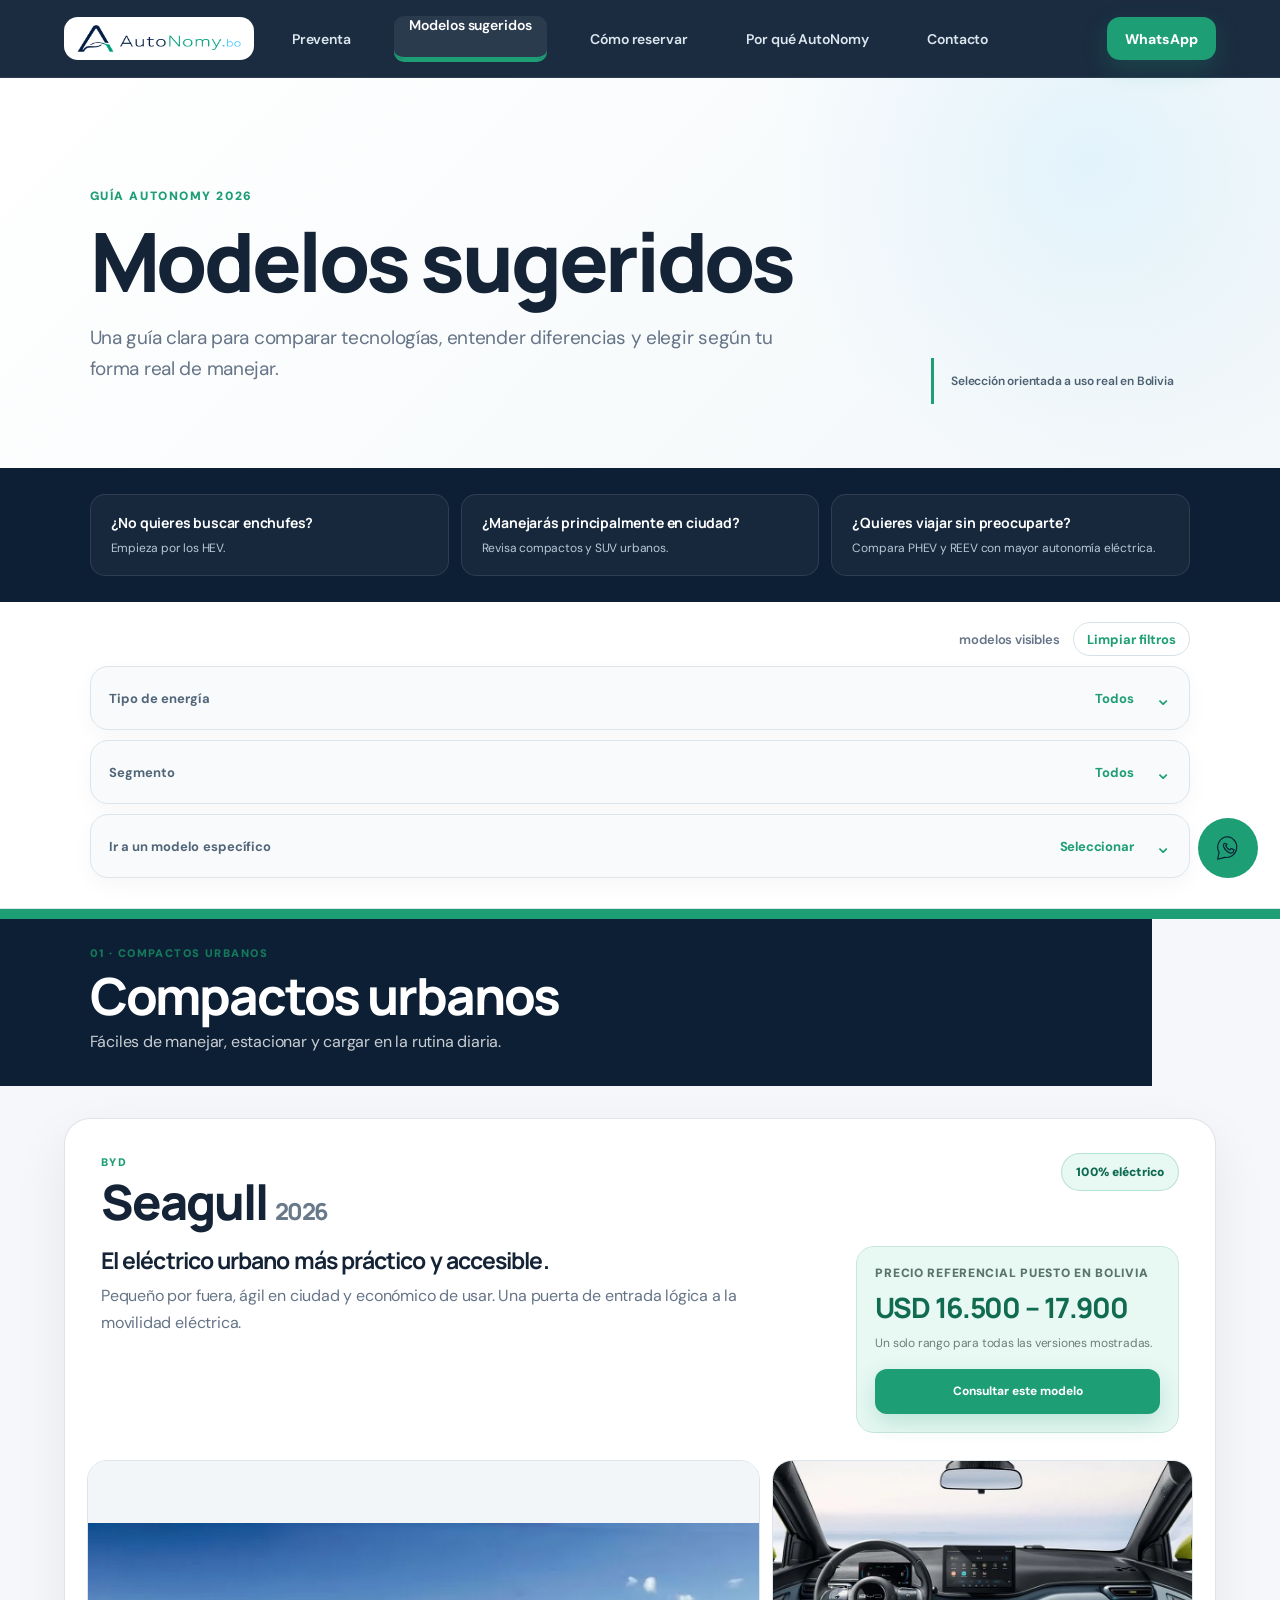
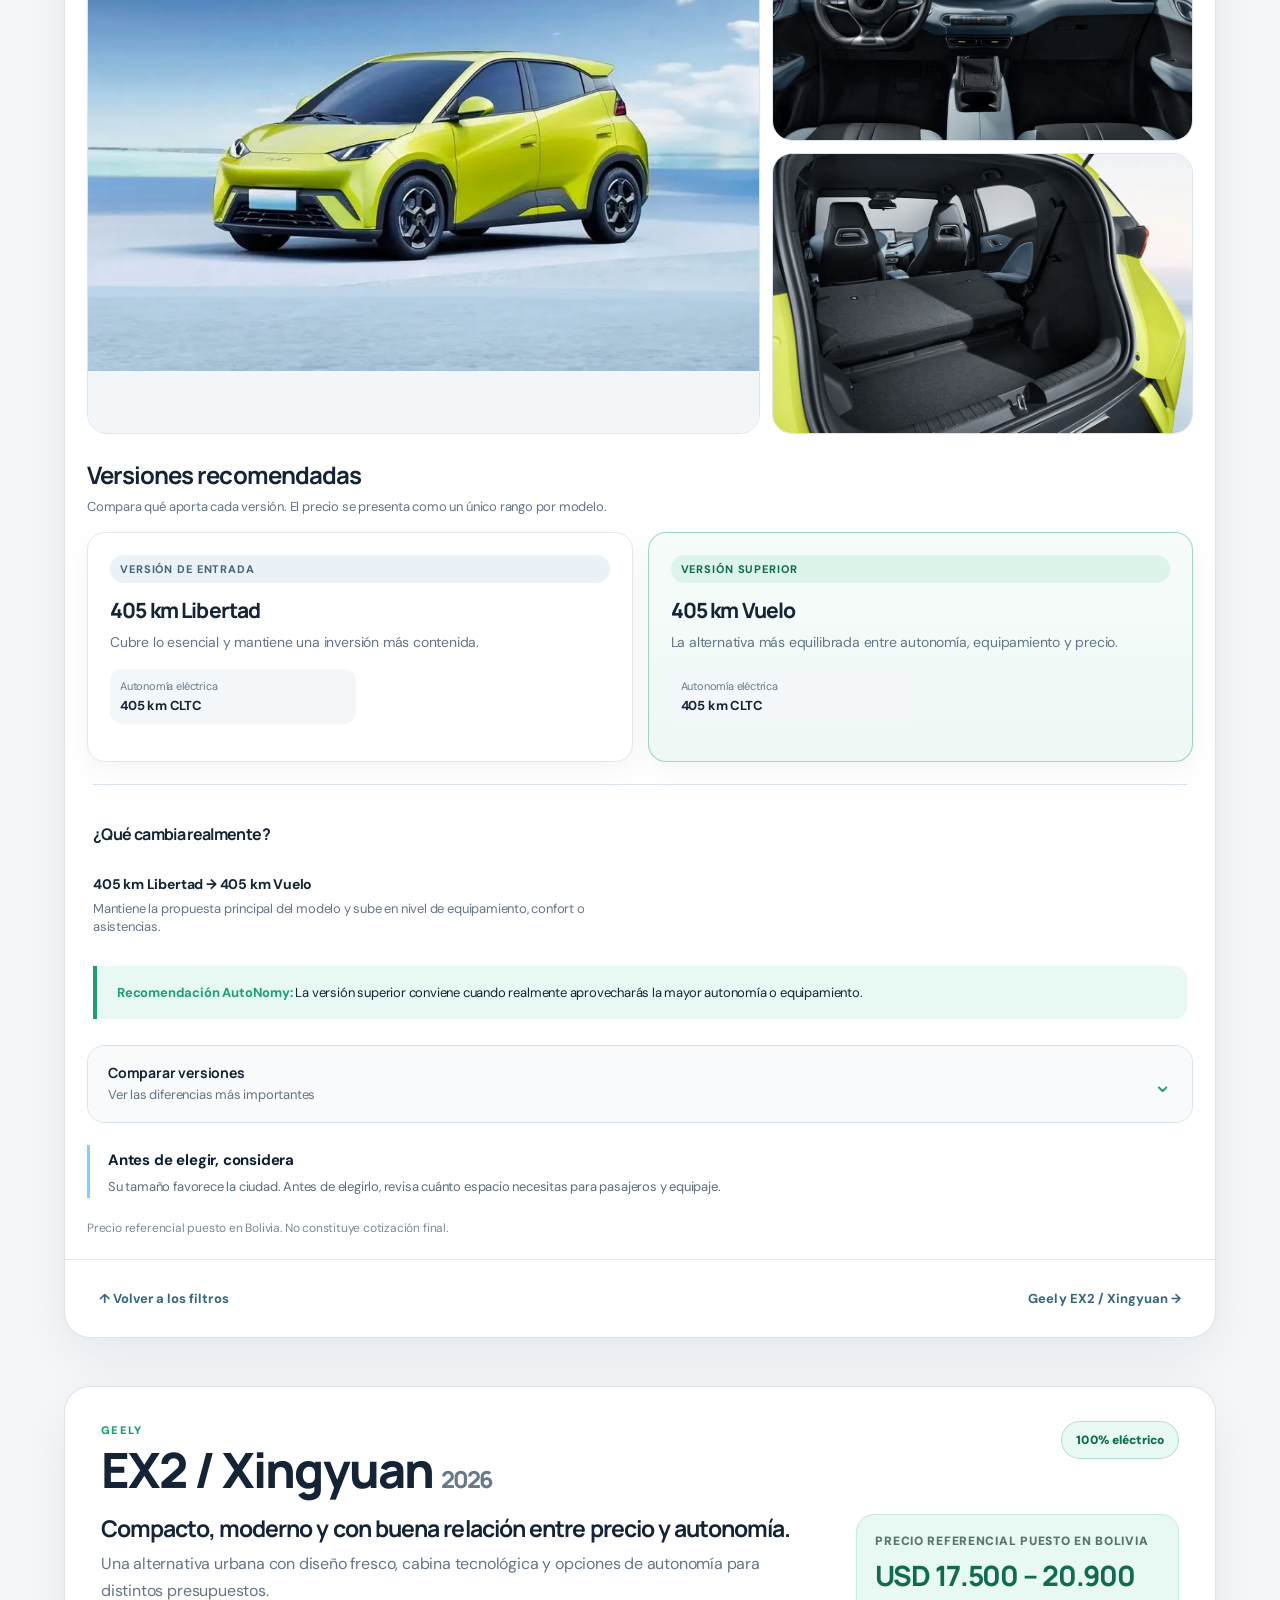
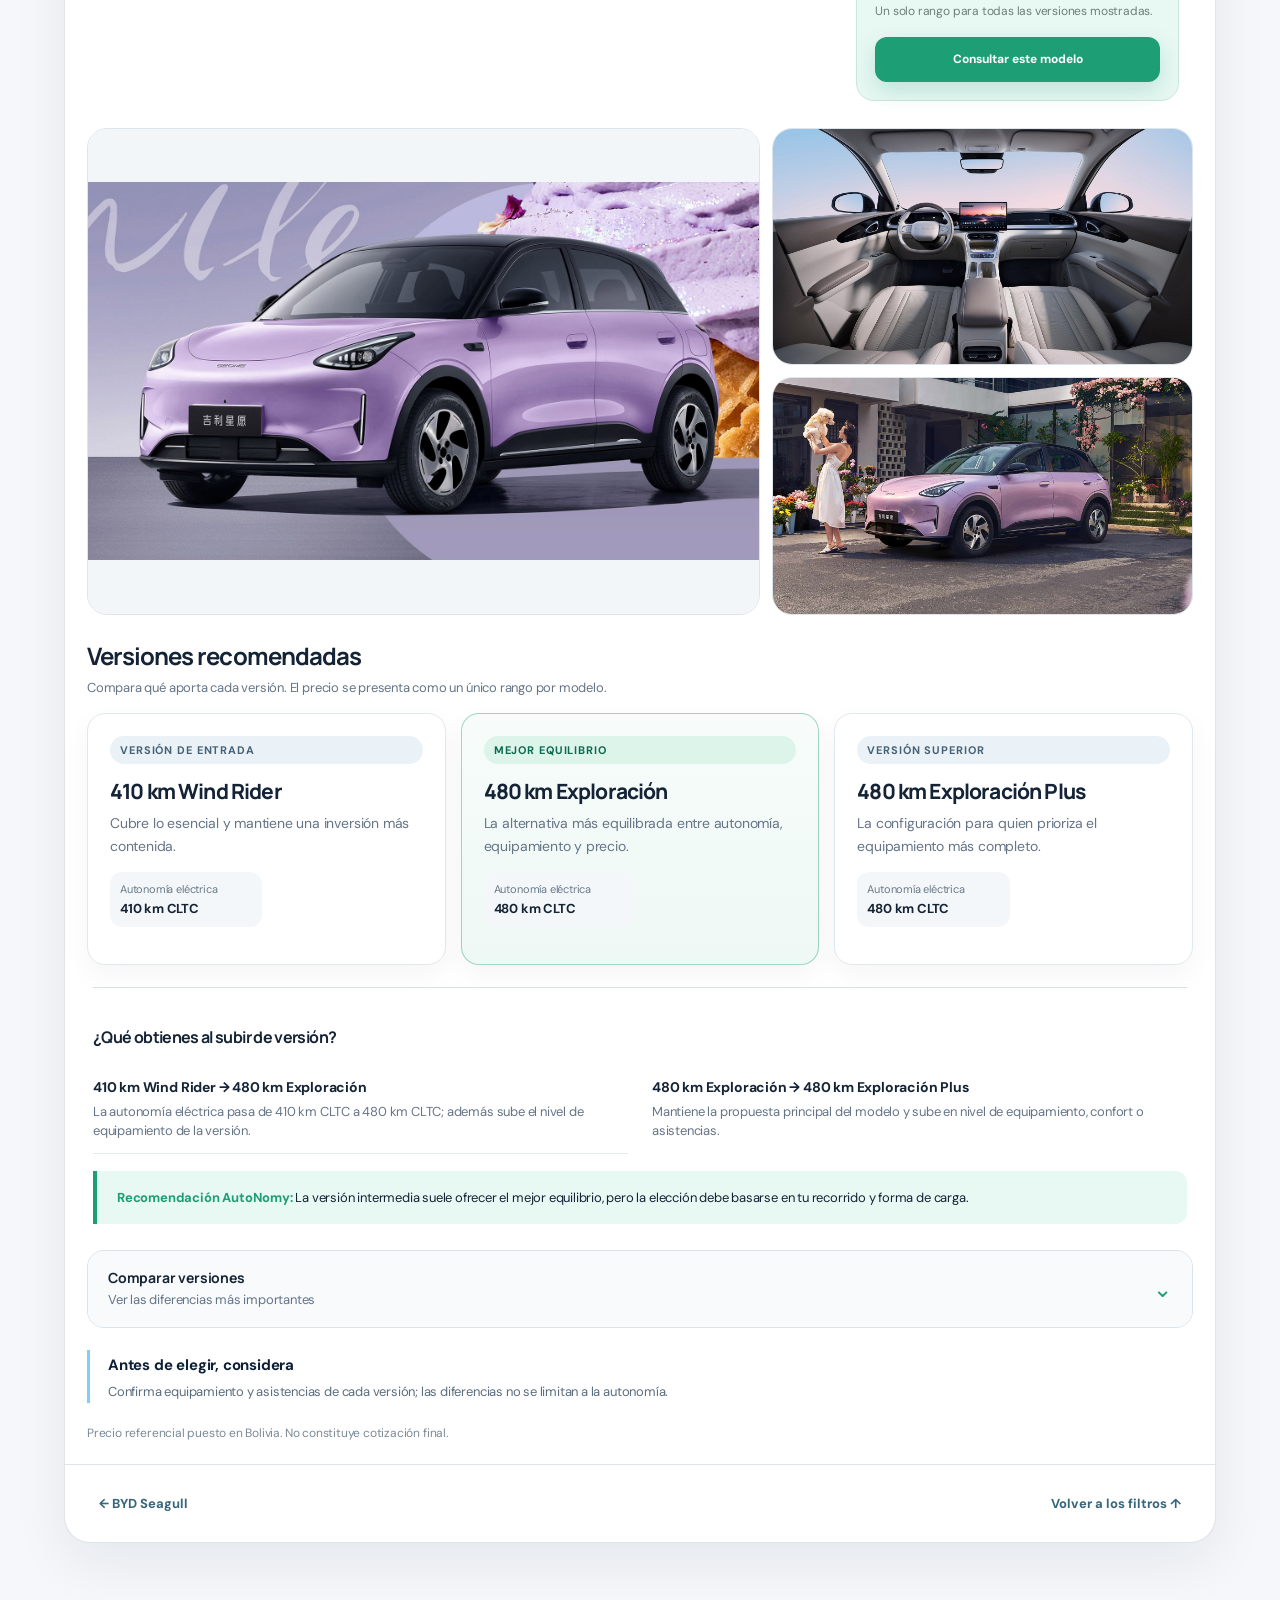
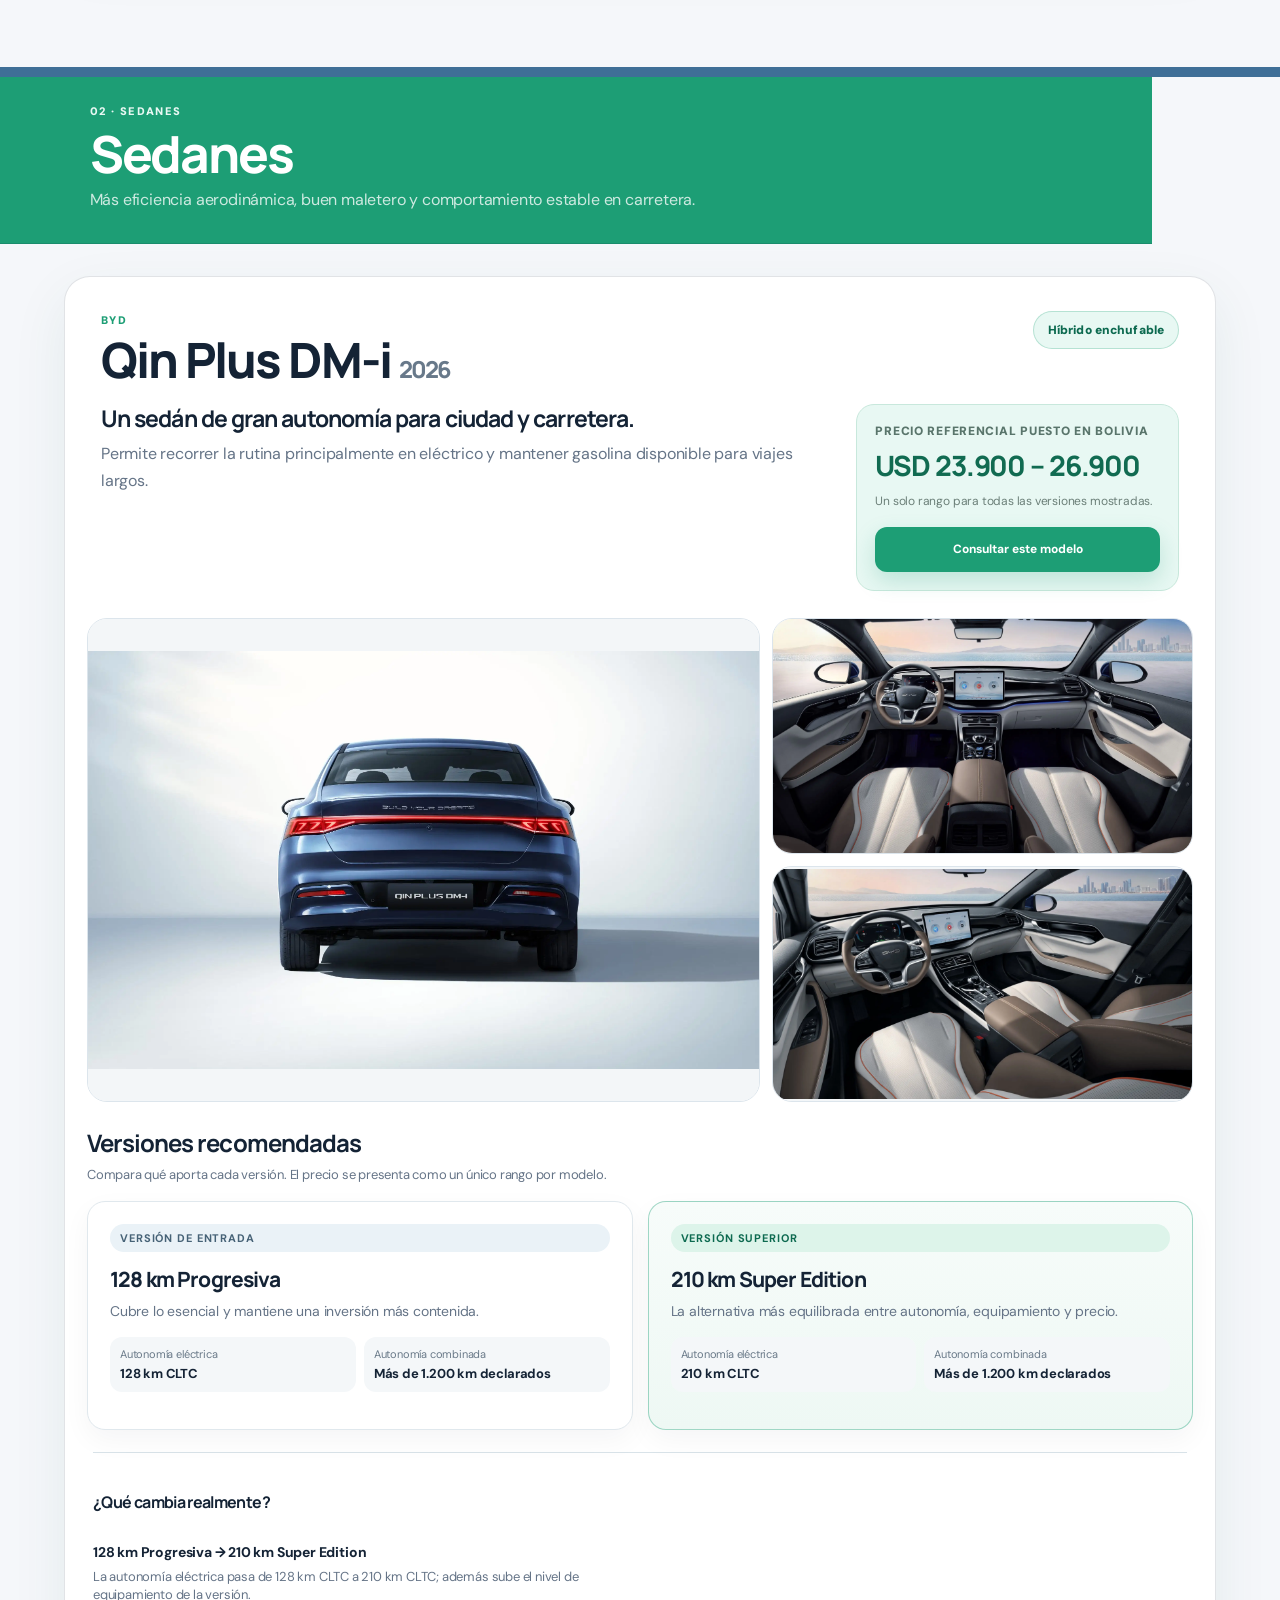
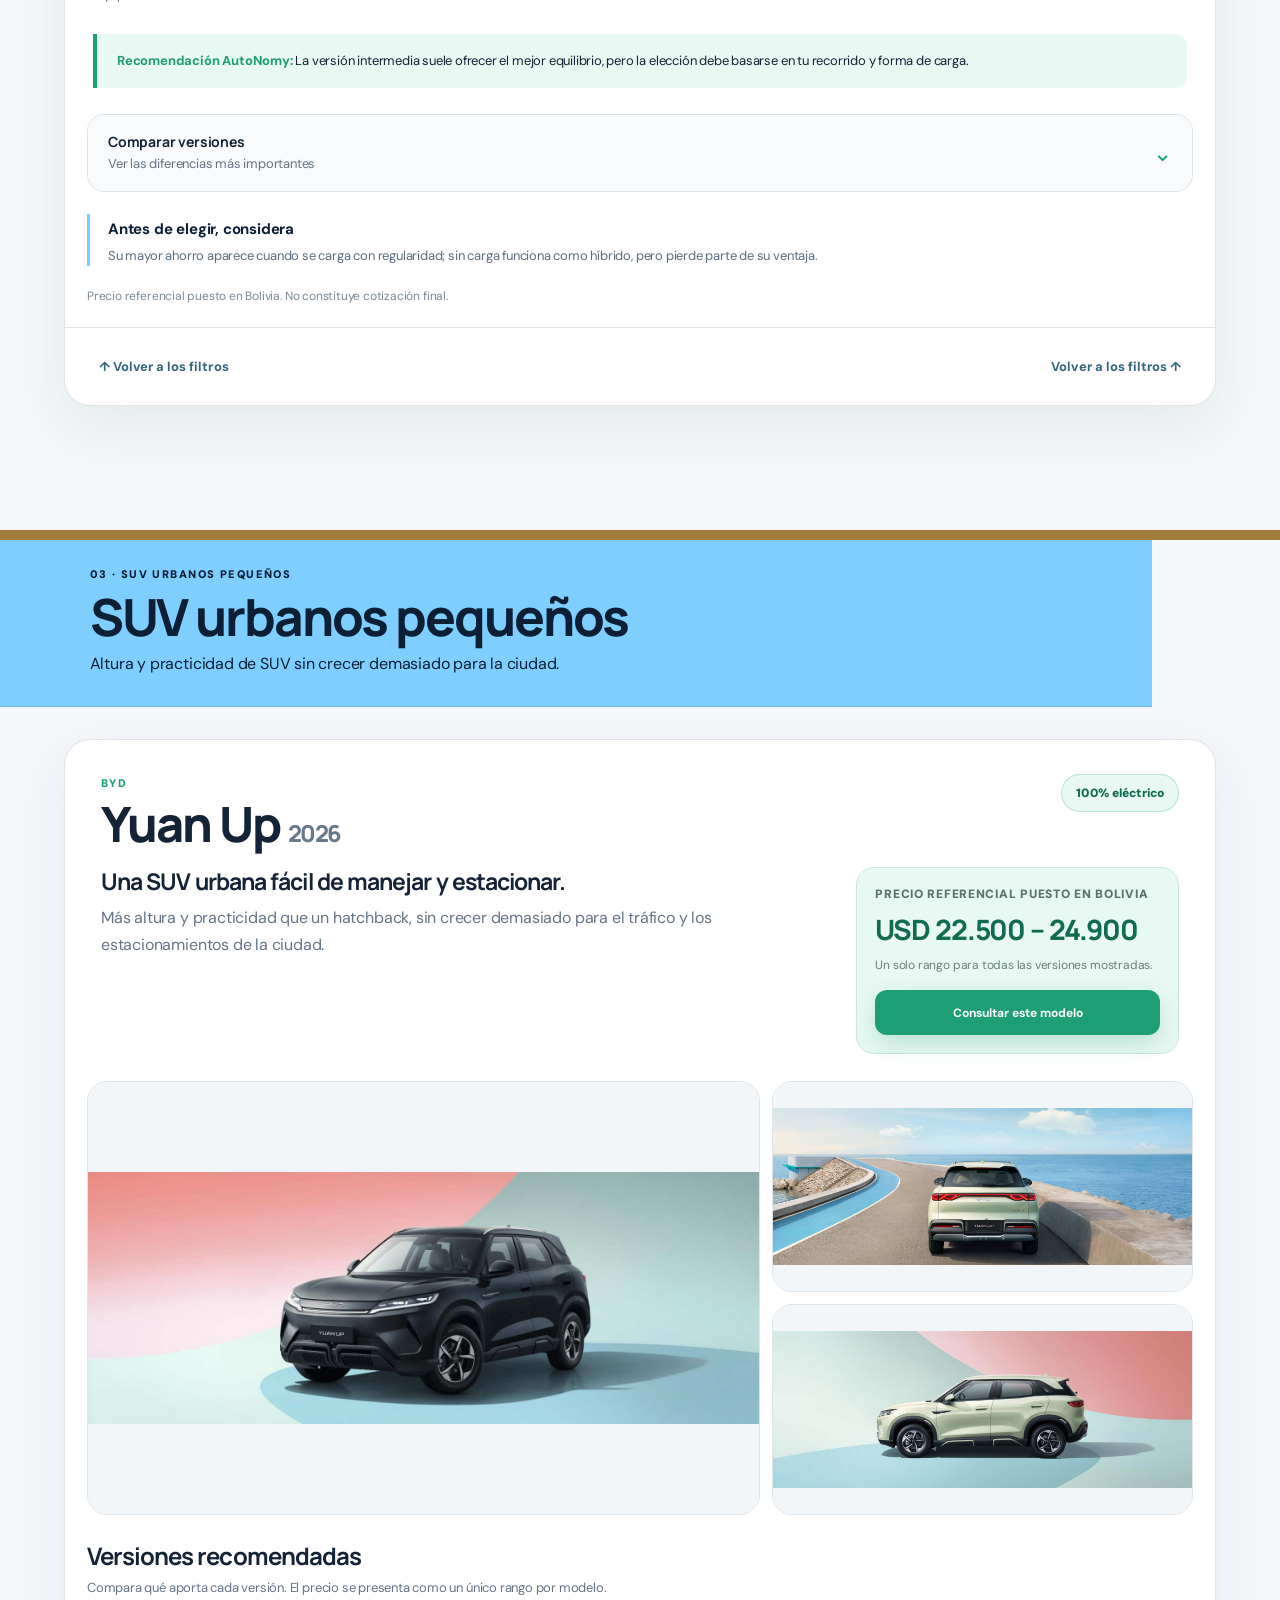
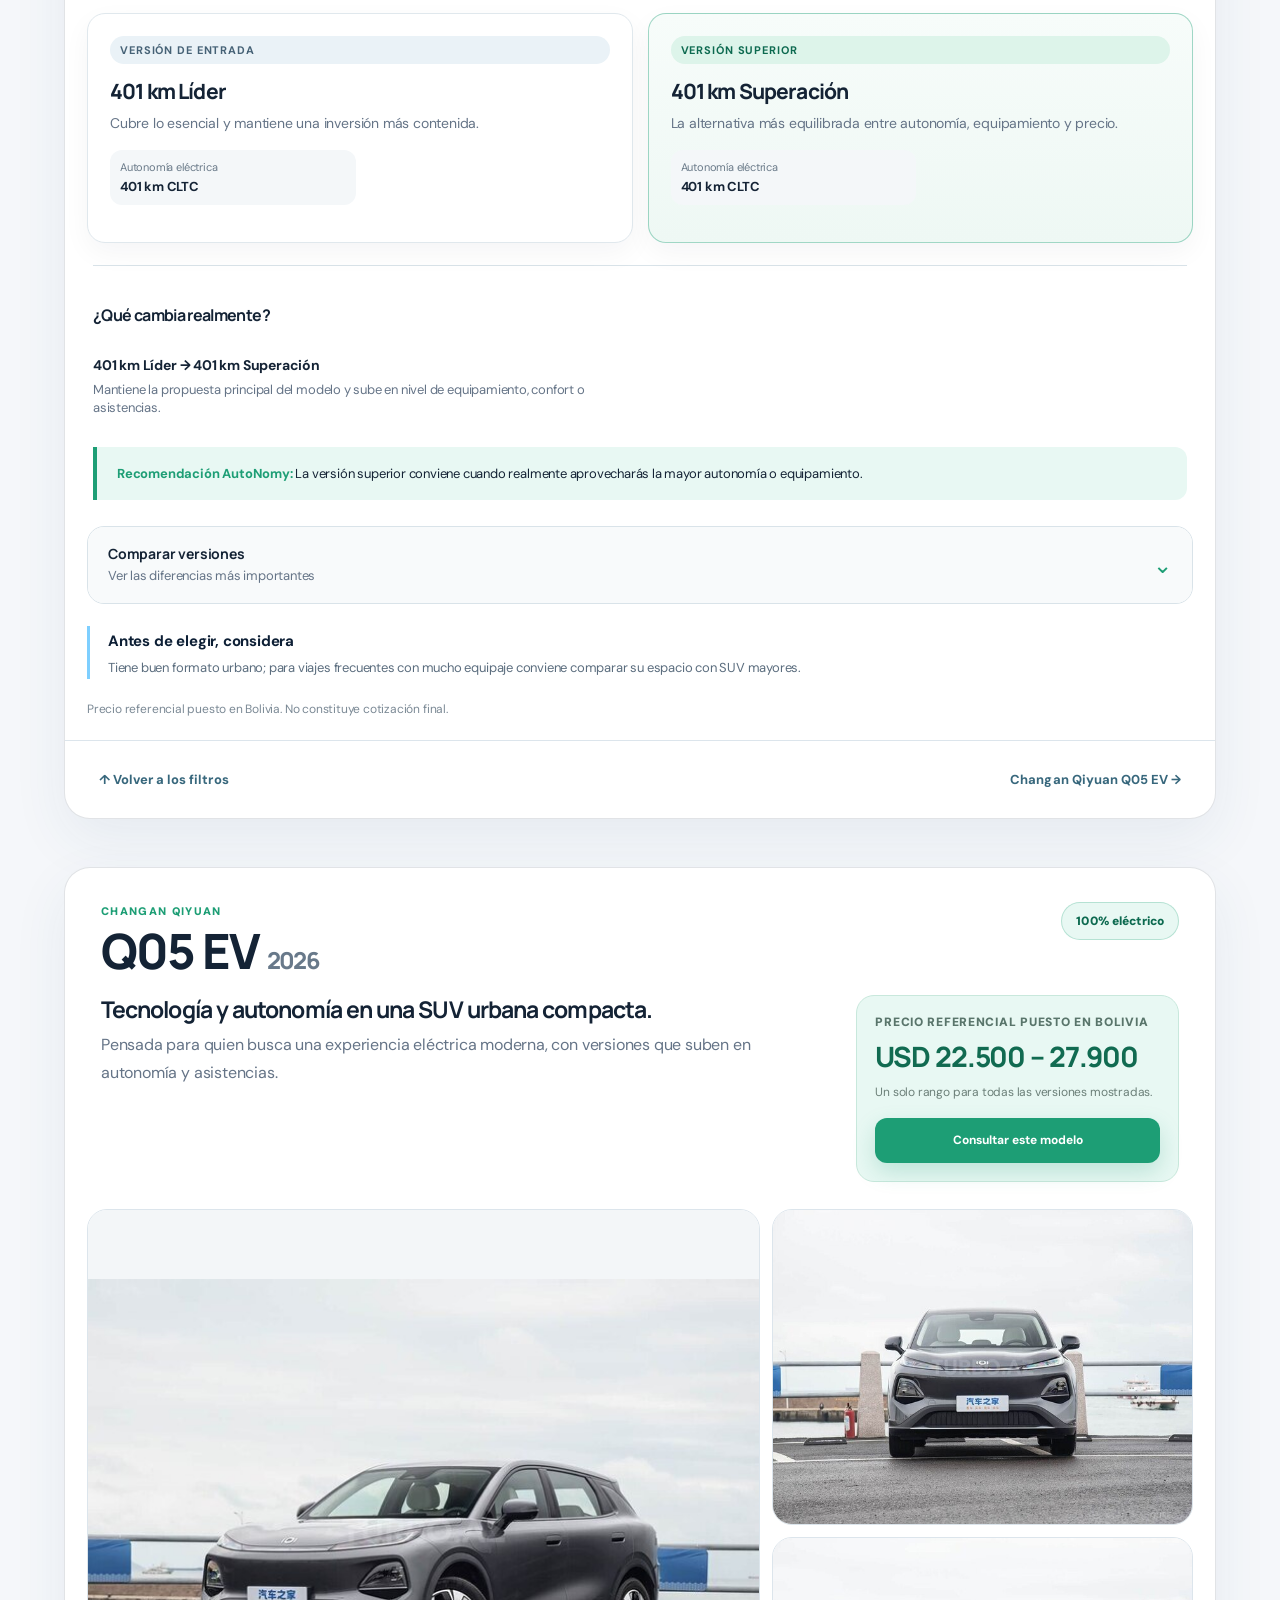
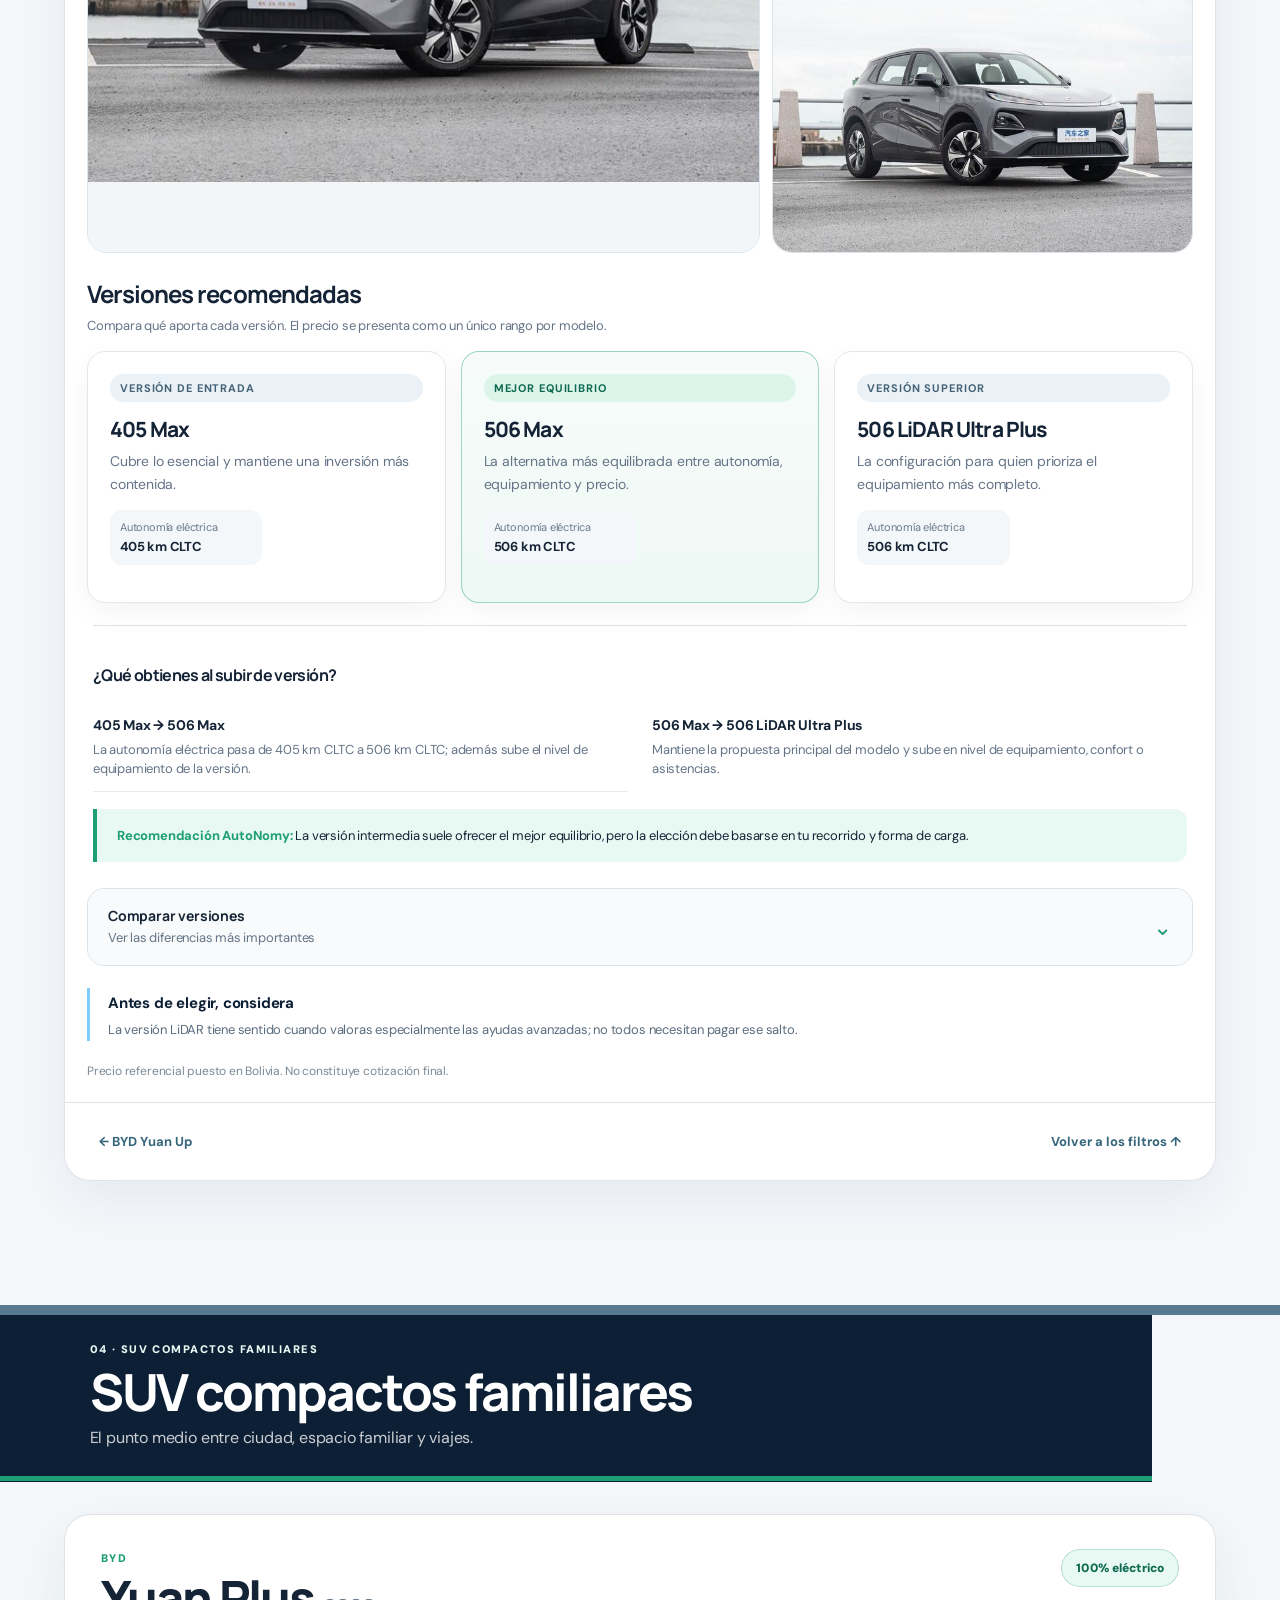
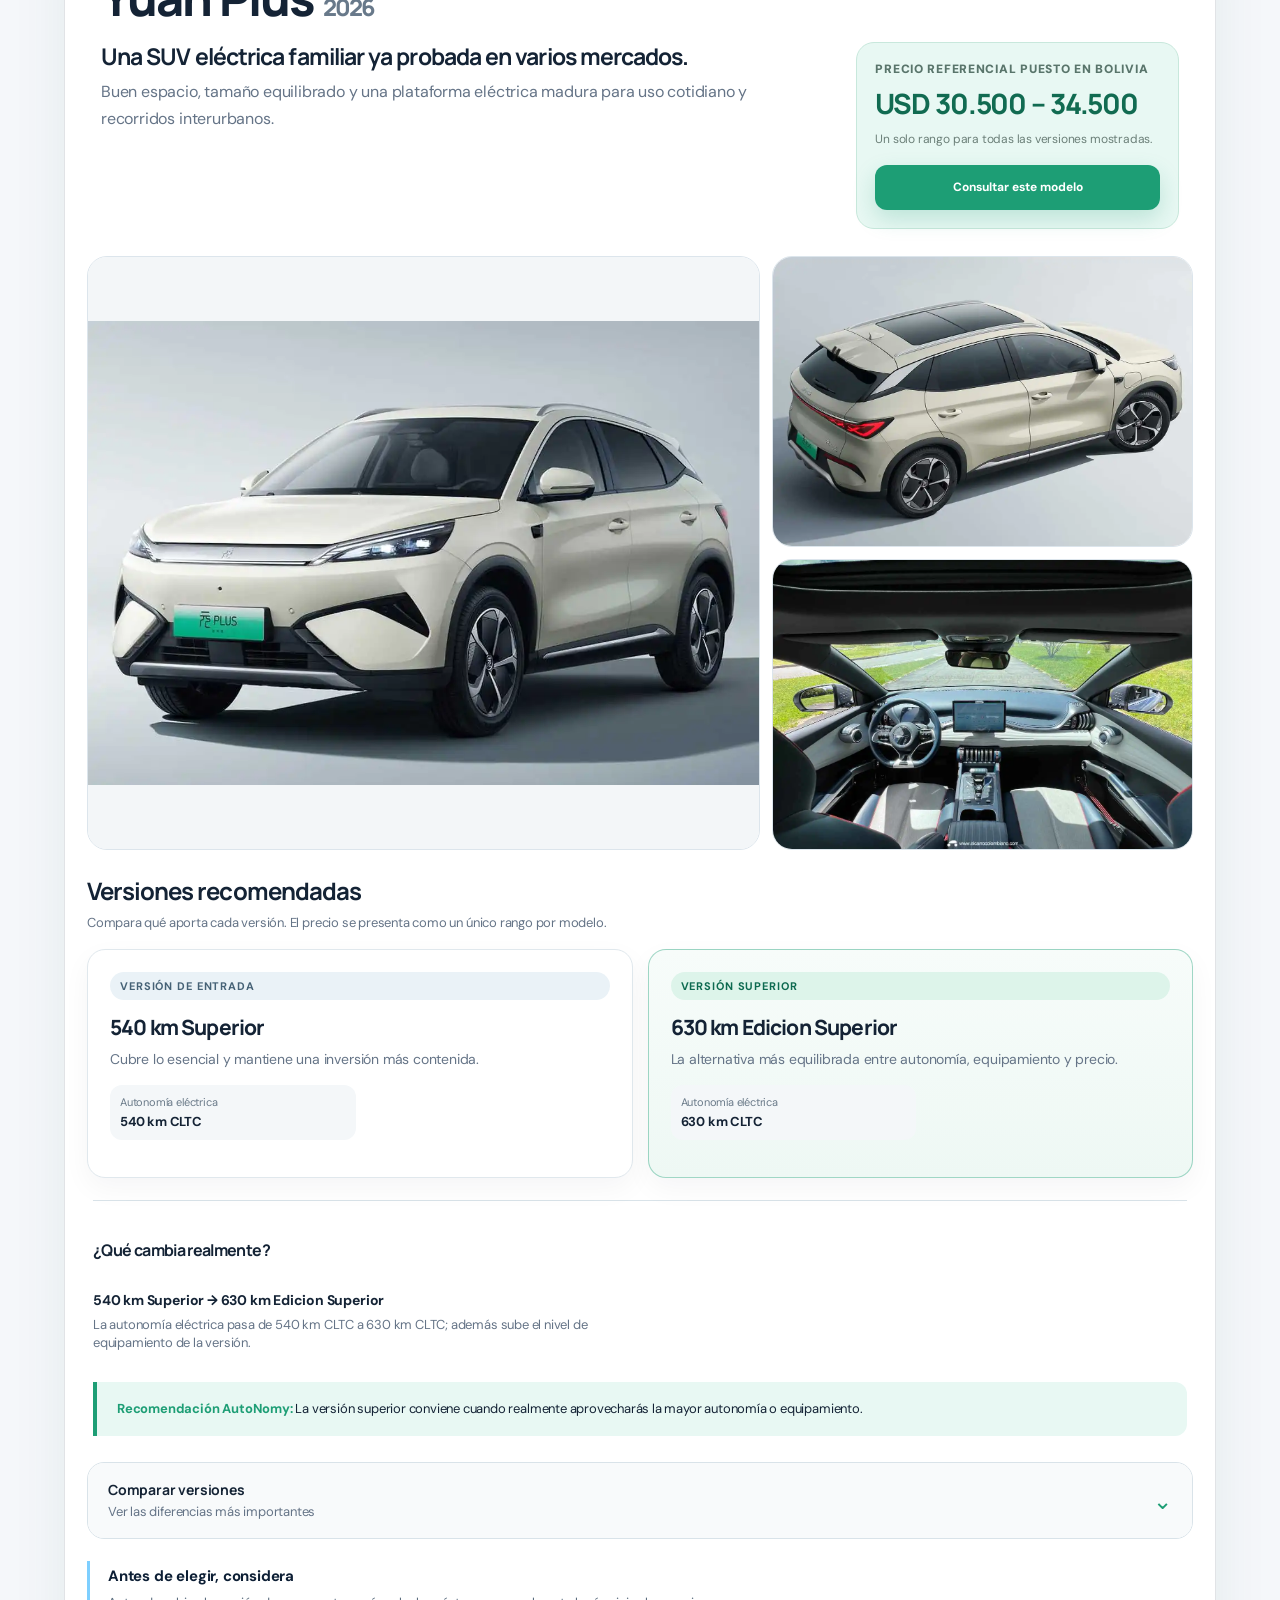
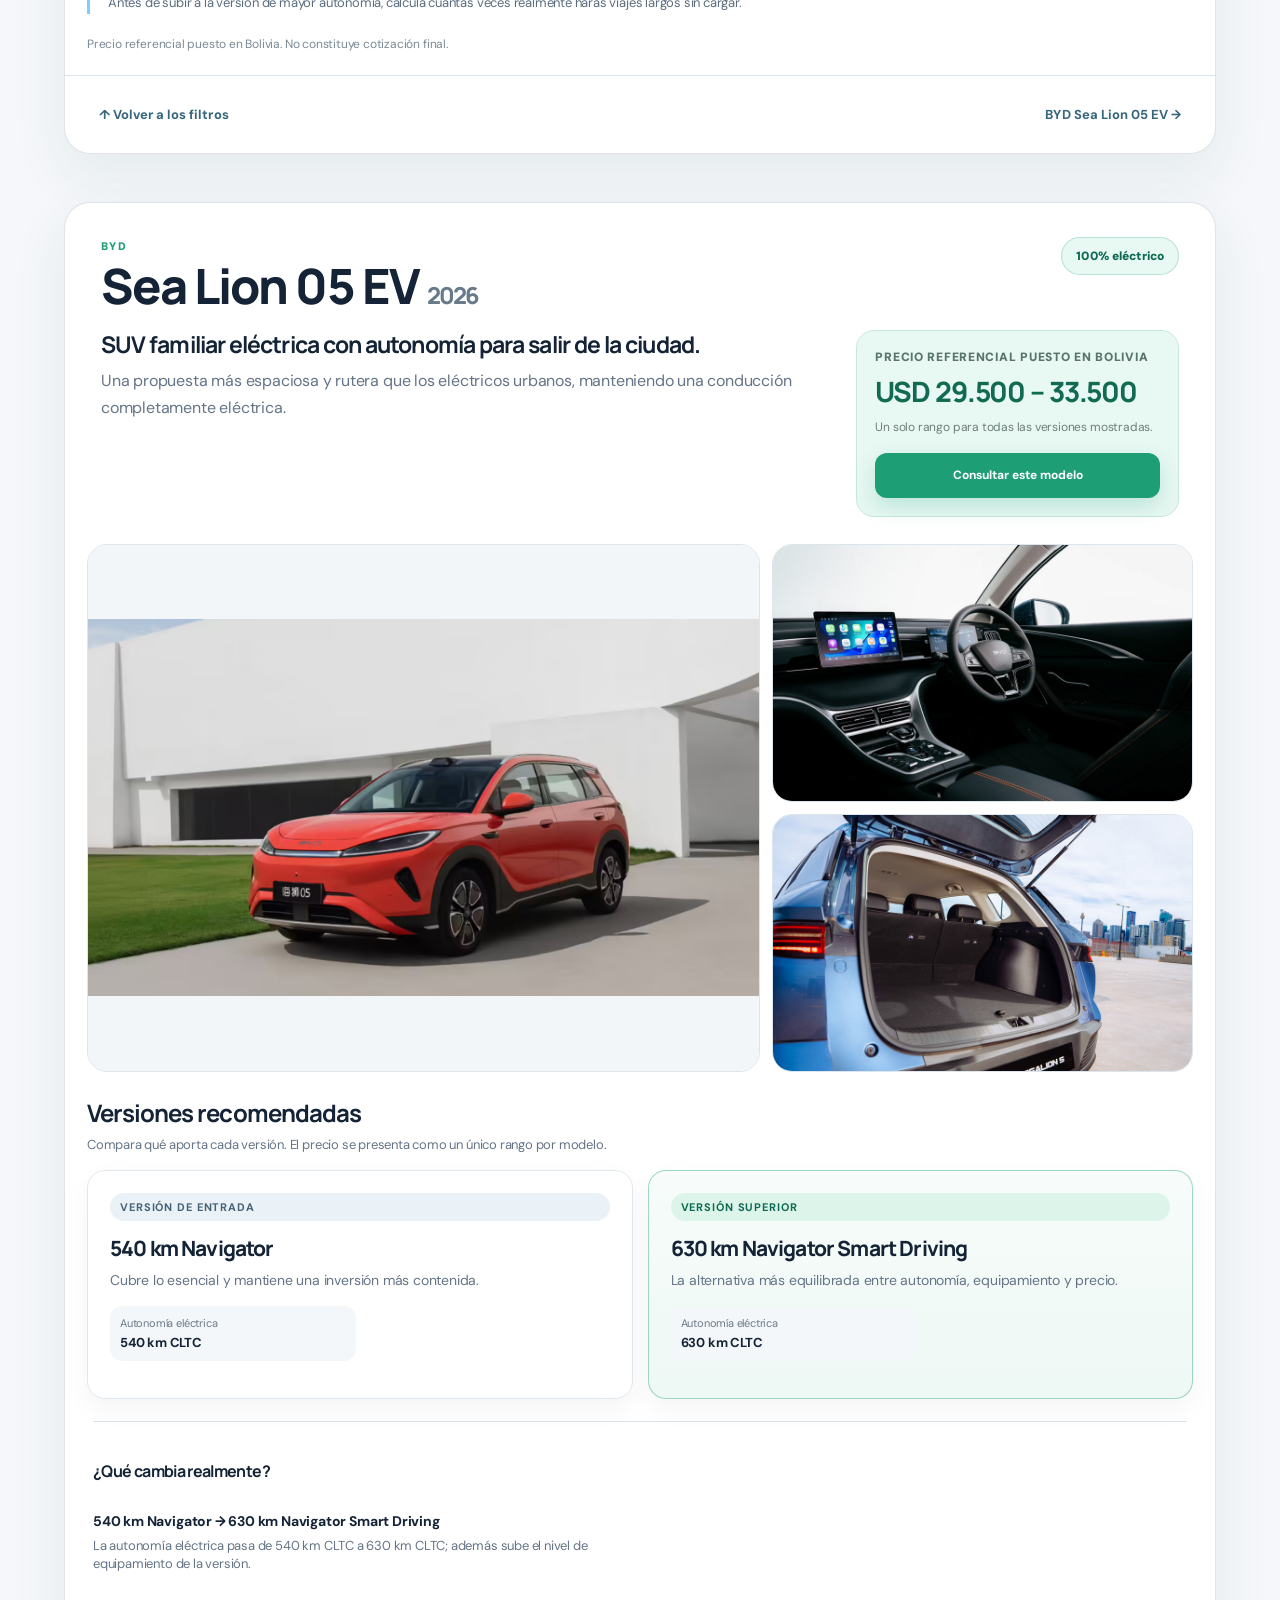
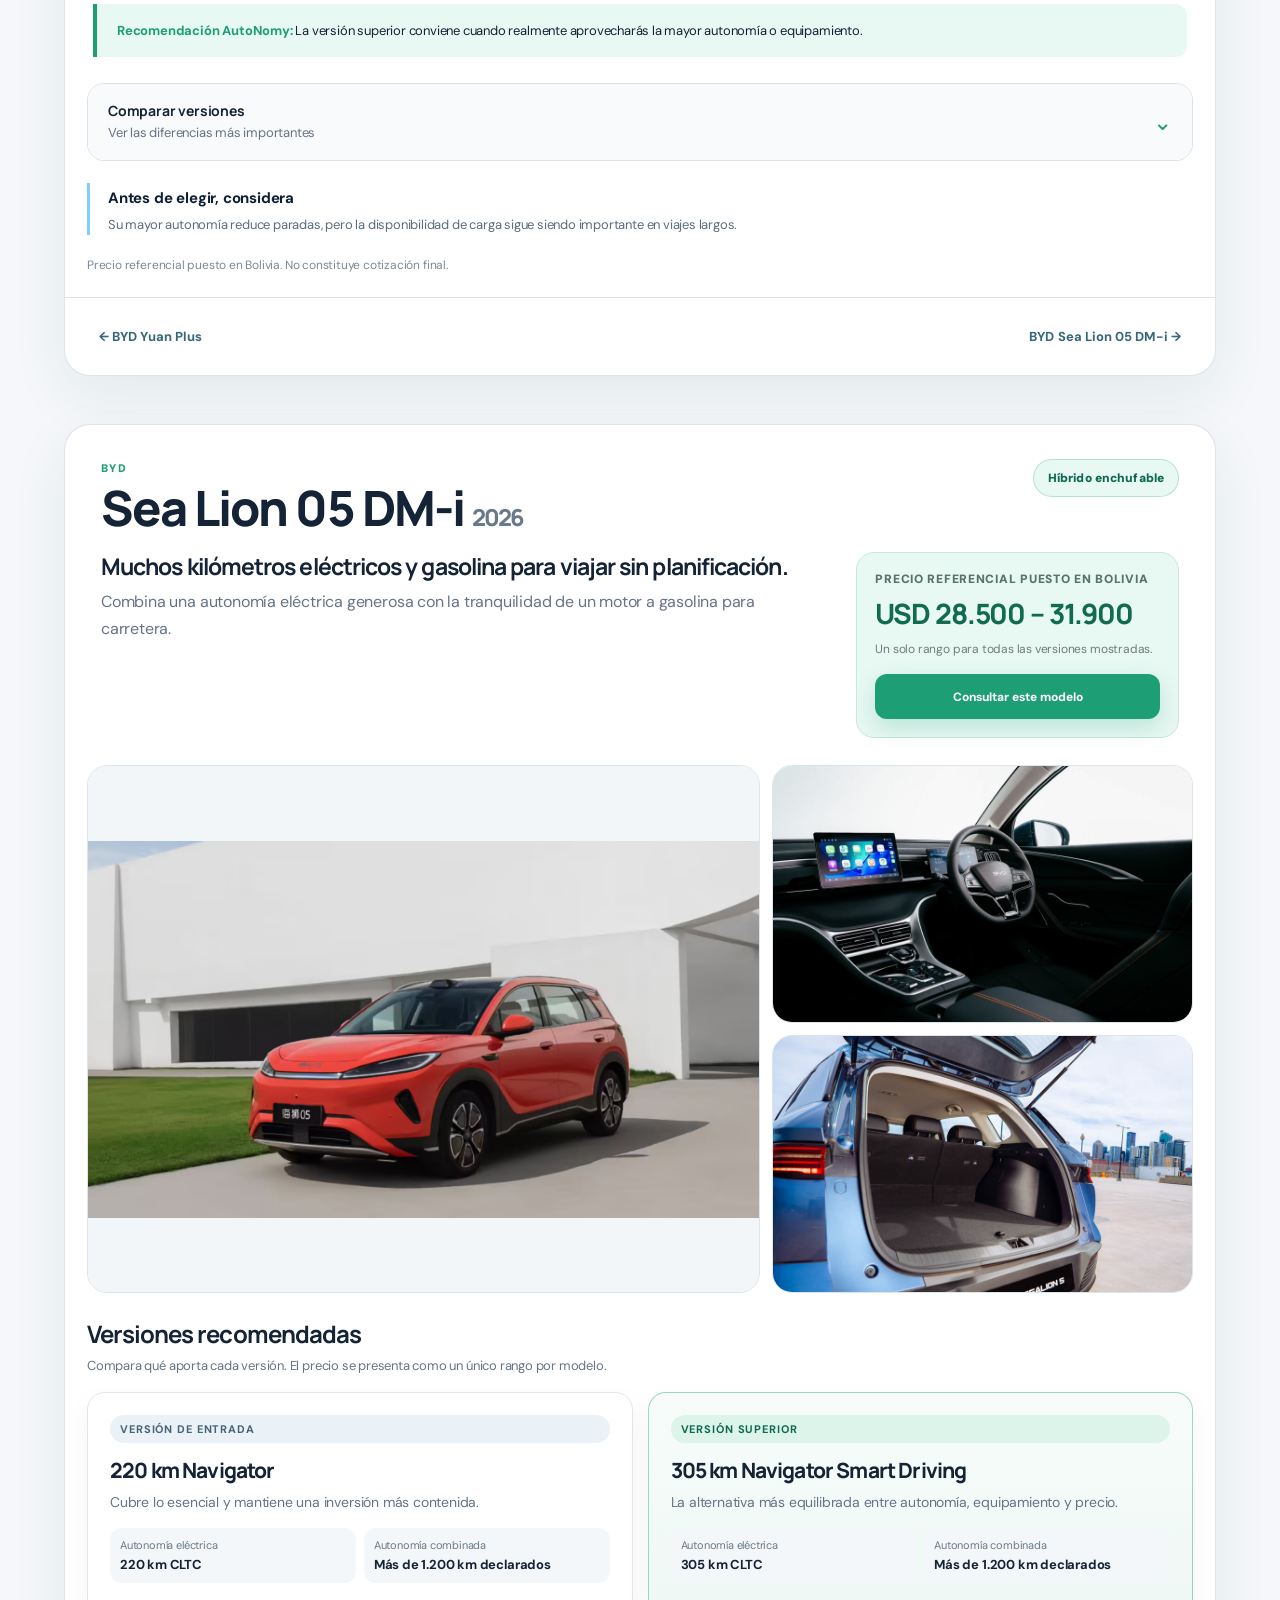
==== commit 700b8677: "version 20" ====
--- a/modelos-sugeridos.html
+++ b/modelos-sugeridos.html
@@ -105,7 +105,7 @@
   </div>
 
   <script>
-    window.AUTONOMY_CATALOG = {"whatsapp": "59163560315", "priceDisclaimer": "Precio referencial puesto en Bolivia. No constituye cotización final.", "dataDisclaimer": "", "segments": [{"id": "compactos", "title": "Compactos urbanos", "short": "Compactos urbanos", "subtitle": "Fáciles de manejar, estacionar y cargar en la rutina diaria.", "background": "#EAF7F2", "accent": "#1D9E75"}, {"id": "sedanes", "title": "Sedanes", "short": "Sedanes", "subtitle": "Más eficiencia aerodinámica, buen maletero y comportamiento estable en carretera.", "background": "#F1F6FA", "accent": "#1D9E75"}, {"id": "suv-urbanos", "title": "SUV urbanos pequeños", "short": "SUV urbanos pequeños", "subtitle": "Altura y practicidad de SUV sin crecer demasiado para la ciudad.", "background": "#EEF8F5", "accent": "#1D9E75"}, {"id": "suv-compactos", "title": "SUV compactos familiares", "short": "SUV compactos familiares", "subtitle": "El punto medio entre ciudad, espacio familiar y viajes.", "background": "#F3F7FA", "accent": "#1D9E75"}, {"id": "suv-medianos", "title": "SUV medianos familiares", "short": "SUV medianos familiares", "subtitle": "Más amplitud, confort y presencia para uso familiar frecuente.", "background": "#EEF7F4", "accent": "#1D9E75"}, {"id": "aventureros", "title": "Off-road y aventura", "short": "Off-road y aventura", "subtitle": "Diseño robusto y mayor capacidad para caminos y escapadas.", "background": "#F4F7FA", "accent": "#1D9E75"}, {"id": "exigentes", "title": "HEV tradicionales y SUV de uso exigente", "short": "HEV tradicionales y SUV de uso exigente", "subtitle": "Opciones para quien prioriza viajes, capacidad o uso sin enchufes.", "background": "#EEF6F3", "accent": "#1D9E75"}], "models": [{"segment": "compactos", "segment_label": "Compactos urbanos", "brand": "BYD", "name": "Seagull", "tech": "100% eléctrico", "tagline": "El eléctrico urbano más práctico y accesible.", "description": "Pequeño por fuera, ágil en ciudad y económico de usar. Una puerta de entrada lógica a la movilidad eléctrica.", "consider": "Su tamaño favorece la ciudad. Antes de elegirlo, revisa cuánto espacio necesitas para pasajeros y equipaje.", "versions": [{"name": "405 km Libre", "evRange": "405 km CLTC", "combined": "No aplica", "price": 16500, "role": "Versión de entrada", "recommended": false, "summary": "Cubre lo esencial y mantiene una inversión más contenida.", "battery": "Dato por confirmar", "power": "Dato por confirmar", "torque": "Dato por confirmar", "drivetrain": "Dato por confirmar", "dc": "Dato por confirmar", "ac": "Dato por confirmar", "camera": "Dato por confirmar", "adas": "Dato por confirmar"}, {"name": "405 km Vuelo", "evRange": "405 km CLTC", "combined": "No aplica", "price": 17900, "role": "Mejor equilibrio", "recommended": true, "summary": "La alternativa más equilibrada entre autonomía, equipamiento y precio.", "battery": "Dato por confirmar", "power": "Dato por confirmar", "torque": "Dato por confirmar", "drivetrain": "Dato por confirmar", "dc": "Dato por confirmar", "ac": "Dato por confirmar", "camera": "Dato por confirmar", "adas": "Dato por confirmar"}], "id": "byd-seagull", "images": ["assets/modelos-reales/byd-seagull/exterior.webp", "assets/modelos-reales/byd-seagull/interior.webp", "assets/modelos-reales/byd-seagull/espacio.webp"], "image_status": "real", "persona": "El eléctrico urbano más práctico y accesible.", "competitors": ["Alternativas del mismo segmento", "Versiones cercanas en precio"], "rangeMin": 16500, "rangeMax": 17900, "common": {"dimensions": "Dato por confirmar", "wheelbase": "Dato por confirmar", "seats": "4–5 plazas", "trunk": "Dato por confirmar", "suspension": "Dato por confirmar", "screen": "Dato por confirmar", "instrument": "Dato por confirmar", "v2l": "Dato por confirmar"}, "upgrade": [{"from": "405 km Libre", "to": "405 km Vuelo", "text": "Sube en autonomía, equipamiento o asistencias. Los detalles exactos quedan pendientes de validar por versión."}], "recommendation": "La versión superior conviene cuando realmente aprovecharás la mayor autonomía o equipamiento.", "imageLabels": ["Exterior principal", "Interior y consola", "Espacio de carga"]}, {"segment": "compactos", "segment_label": "Compactos urbanos", "brand": "BYD", "name": "Dolphin", "tech": "100% eléctrico", "tagline": "Más espacio y autonomía sin dejar de ser urbano.", "description": "Un hatchback eléctrico cómodo para cinco personas, con mejor equilibrio entre ciudad, tecnología y viajes interurbanos.", "consider": "Es más versátil que un city car, pero su precio se acerca al de algunas SUV pequeñas.", "versions": [{"name": "420 km Moda", "evRange": "420 km CLTC", "combined": "No aplica", "price": 21500, "role": "Versión de entrada", "recommended": false, "summary": "Cubre lo esencial y mantiene una inversión más contenida.", "battery": "Dato por confirmar", "power": "Dato por confirmar", "torque": "Dato por confirmar", "drivetrain": "Dato por confirmar", "dc": "Dato por confirmar", "ac": "Dato por confirmar", "camera": "Dato por confirmar", "adas": "Dato por confirmar"}, {"name": "520 km Caballero", "evRange": "520 km CLTC", "combined": "No aplica", "price": 25500, "role": "Mejor equilibrio", "recommended": true, "summary": "La alternativa más equilibrada entre autonomía, equipamiento y precio.", "battery": "Dato por confirmar", "power": "Dato por confirmar", "torque": "Dato por confirmar", "drivetrain": "Dato por confirmar", "dc": "Dato por confirmar", "ac": "Dato por confirmar", "camera": "Dato por confirmar", "adas": "Dato por confirmar"}], "id": "byd-dolphin", "images": ["assets/modelos-reales/byd-dolphin/exterior.jpg", "assets/modelos-reales/byd-dolphin/interior.jpg", "assets/modelos-reales/byd-dolphin/espacio.jpg"], "image_status": "real", "persona": "Más espacio y autonomía sin dejar de ser urbano.", "competitors": ["Alternativas del mismo segmento", "Versiones cercanas en precio"], "rangeMin": 21500, "rangeMax": 25500, "common": {"dimensions": "Dato por confirmar", "wheelbase": "Dato por confirmar", "seats": "5 plazas", "trunk": "Dato por confirmar", "suspension": "Dato por confirmar", "screen": "Dato por confirmar", "instrument": "Dato por confirmar", "v2l": "Dato por confirmar"}, "upgrade": [{"from": "420 km Moda", "to": "520 km Caballero", "text": "Sube en autonomía, equipamiento o asistencias. Los detalles exactos quedan pendientes de validar por versión."}], "recommendation": "La versión superior conviene cuando realmente aprovecharás la mayor autonomía o equipamiento.", "imageLabels": ["Exterior principal", "Interior y consola", "Segunda fila"]}, {"segment": "compactos", "segment_label": "Compactos urbanos", "brand": "Geely", "name": "EX2 / Xingyuan", "tech": "100% eléctrico", "tagline": "Compacto, moderno y con buena relación entre precio y autonomía.", "description": "Una alternativa urbana con diseño fresco, cabina tecnológica y opciones de autonomía para distintos presupuestos.", "consider": "Confirma equipamiento y asistencias de cada versión; las diferencias no se limitan a la autonomía.", "versions": [{"name": "410 km Viento a Favor", "evRange": "410 km CLTC", "combined": "No aplica", "price": 17500, "role": "Versión de entrada", "recommended": false, "summary": "Cubre lo esencial y mantiene una inversión más contenida.", "battery": "Dato por confirmar", "power": "Dato por confirmar", "torque": "Dato por confirmar", "drivetrain": "Dato por confirmar", "dc": "Dato por confirmar", "ac": "Dato por confirmar", "camera": "Dato por confirmar", "adas": "Dato por confirmar"}, {"name": "480 km Exploración", "evRange": "480 km CLTC", "combined": "No aplica", "price": 19500, "role": "Mejor equilibrio", "recommended": true, "summary": "La alternativa más equilibrada entre autonomía, equipamiento y precio.", "battery": "Dato por confirmar", "power": "Dato por confirmar", "torque": "Dato por confirmar", "drivetrain": "Dato por confirmar", "dc": "Dato por confirmar", "ac": "Dato por confirmar", "camera": "Dato por confirmar", "adas": "Dato por confirmar"}, {"name": "480 km Exploración Plus", "evRange": "480 km CLTC", "combined": "No aplica", "price": 20900, "role": "Versión superior", "recommended": false, "summary": "La configuración para quien prioriza el equipamiento más completo.", "battery": "Dato por confirmar", "power": "Dato por confirmar", "torque": "Dato por confirmar", "drivetrain": "Dato por confirmar", "dc": "Dato por confirmar", "ac": "Dato por confirmar", "camera": "Dato por confirmar", "adas": "Dato por confirmar"}], "id": "geely-ex2-xingyuan", "images": ["assets/modelos-reales/geely-ex2-xingyuan/exterior.jpg", "assets/modelos-reales/geely-ex2-xingyuan/interior.jpg", "assets/modelos-reales/geely-ex2-xingyuan/espacio.jpg"], "image_status": "real", "persona": "Compacto, moderno y con buena relación entre precio y autonomía.", "competitors": ["Alternativas del mismo segmento", "Versiones cercanas en precio"], "rangeMin": 17500, "rangeMax": 20900, "common": {"dimensions": "Dato por confirmar", "wheelbase": "Dato por confirmar", "seats": "5 plazas", "trunk": "Dato por confirmar", "suspension": "Dato por confirmar", "screen": "Dato por confirmar", "instrument": "Dato por confirmar", "v2l": "Dato por confirmar"}, "upgrade": [{"from": "410 km Viento a Favor", "to": "480 km Exploración", "text": "Sube en autonomía, equipamiento o asistencias. Los detalles exactos quedan pendientes de validar por versión."}, {"from": "480 km Exploración", "to": "480 km Exploración Plus", "text": "Sube en autonomía, equipamiento o asistencias. Los detalles exactos quedan pendientes de validar por versión."}], "recommendation": "La versión intermedia suele ofrecer el mejor equilibrio, pero la elección debe basarse en tu recorrido y forma de carga.", "imageLabels": ["Escena de uso", "Exterior principal", "Interior y consola"]}, {"segment": "sedanes", "segment_label": "Sedanes", "brand": "BYD", "name": "Qin Plus EV", "tech": "100% eléctrico", "tagline": "El sedán eléctrico para quien prioriza eficiencia y maletero.", "description": "Conserva la practicidad de un sedán tradicional y suma una conducción silenciosa, eficiente y de bajo mantenimiento.", "consider": "La carrocería baja ofrece eficiencia, pero no la altura ni facilidad de acceso de una SUV.", "versions": [{"name": "510 km Líder", "evRange": "510 km CLTC", "combined": "No aplica", "price": 24500, "role": "Versión de entrada", "recommended": false, "summary": "Cubre lo esencial y mantiene una inversión más contenida.", "battery": "Dato por confirmar", "power": "Dato por confirmar", "torque": "Dato por confirmar", "drivetrain": "Dato por confirmar", "dc": "Dato por confirmar", "ac": "Dato por confirmar", "camera": "Dato por confirmar", "adas": "Dato por confirmar"}, {"name": "510 km Superación", "evRange": "510 km CLTC", "combined": "No aplica", "price": 26900, "role": "Mejor equilibrio", "recommended": true, "summary": "La alternativa más equilibrada entre autonomía, equipamiento y precio.", "battery": "Dato por confirmar", "power": "Dato por confirmar", "torque": "Dato por confirmar", "drivetrain": "Dato por confirmar", "dc": "Dato por confirmar", "ac": "Dato por confirmar", "camera": "Dato por confirmar", "adas": "Dato por confirmar"}], "id": "byd-qin-plus-ev", "images": ["assets/modelos-reales/byd-qin-plus/01-main.webp", "assets/modelos-reales/byd-qin-plus/02-view.webp", "assets/modelos-reales/byd-qin-plus/03-detail.webp"], "image_status": "real", "persona": "El sedán eléctrico para quien prioriza eficiencia y maletero.", "competitors": ["Alternativas del mismo segmento", "Versiones cercanas en precio"], "rangeMin": 24500, "rangeMax": 26900, "common": {"dimensions": "Dato por confirmar", "wheelbase": "Dato por confirmar", "seats": "5 plazas", "trunk": "Dato por confirmar", "suspension": "Dato por confirmar", "screen": "Dato por confirmar", "instrument": "Dato por confirmar", "v2l": "Dato por confirmar"}, "upgrade": [{"from": "510 km Líder", "to": "510 km Superación", "text": "Sube en autonomía, equipamiento o asistencias. Los detalles exactos quedan pendientes de validar por versión."}], "recommendation": "La versión superior conviene cuando realmente aprovecharás la mayor autonomía o equipamiento.", "imageLabels": ["Vista exterior", "Interior y consola", "Cabina y asientos"]}, {"segment": "sedanes", "segment_label": "Sedanes", "brand": "BYD", "name": "Qin Plus DM-i", "tech": "Híbrido enchufable", "tagline": "Un sedán de gran autonomía para ciudad y carretera.", "description": "Permite recorrer la rutina principalmente en eléctrico y mantener gasolina disponible para viajes largos.", "consider": "Su mayor ahorro aparece cuando se carga con regularidad; sin carga funciona como híbrido, pero pierde parte de su ventaja.", "versions": [{"name": "128 km Avance", "evRange": "128 km CLTC", "combined": "Más de 1.200 km declarados", "price": 23900, "role": "Versión de entrada", "recommended": false, "summary": "Cubre lo esencial y mantiene una inversión más contenida.", "battery": "Dato por confirmar", "power": "Dato por confirmar", "torque": "Dato por confirmar", "drivetrain": "Dato por confirmar", "dc": "Dato por confirmar", "ac": "Dato por confirmar", "camera": "Dato por confirmar", "adas": "Dato por confirmar"}, {"name": "210 km Superación", "evRange": "210 km CLTC", "combined": "Más de 1.200 km declarados", "price": 26900, "role": "Mejor equilibrio", "recommended": true, "summary": "La alternativa más equilibrada entre autonomía, equipamiento y precio.", "battery": "Dato por confirmar", "power": "Dato por confirmar", "torque": "Dato por confirmar", "drivetrain": "Dato por confirmar", "dc": "Dato por confirmar", "ac": "Dato por confirmar", "camera": "Dato por confirmar", "adas": "Dato por confirmar"}, {"name": "210 km Excelencia", "evRange": "210 km CLTC", "combined": "Más de 1.200 km declarados", "price": 28900, "role": "Versión superior", "recommended": false, "summary": "La configuración para quien prioriza el equipamiento más completo.", "battery": "Dato por confirmar", "power": "Dato por confirmar", "torque": "Dato por confirmar", "drivetrain": "Dato por confirmar", "dc": "Dato por confirmar", "ac": "Dato por confirmar", "camera": "Dato por confirmar", "adas": "Dato por confirmar"}], "id": "byd-qin-plus-dm-i", "images": ["assets/modelos-reales/byd-qin-plus/01-main.webp", "assets/modelos-reales/byd-qin-plus/02-view.webp", "assets/modelos-reales/byd-qin-plus/03-detail.webp"], "image_status": "real", "persona": "Un sedán de gran autonomía para ciudad y carretera.", "competitors": ["Alternativas del mismo segmento", "Versiones cercanas en precio"], "rangeMin": 23900, "rangeMax": 28900, "common": {"dimensions": "Dato por confirmar", "wheelbase": "Dato por confirmar", "seats": "5 plazas", "trunk": "Dato por confirmar", "suspension": "Dato por confirmar", "screen": "Dato por confirmar", "instrument": "Dato por confirmar", "v2l": "Dato por confirmar"}, "upgrade": [{"from": "128 km Avance", "to": "210 km Superación", "text": "Sube en autonomía, equipamiento o asistencias. Los detalles exactos quedan pendientes de validar por versión."}, {"from": "210 km Superación", "to": "210 km Excelencia", "text": "Sube en autonomía, equipamiento o asistencias. Los detalles exactos quedan pendientes de validar por versión."}], "recommendation": "La versión intermedia suele ofrecer el mejor equilibrio, pero la elección debe basarse en tu recorrido y forma de carga.", "imageLabels": ["Vista exterior", "Interior y consola", "Cabina y asientos"]}, {"segment": "suv-urbanos", "segment_label": "SUV urbanos pequeños", "brand": "BYD", "name": "Yuan Up", "tech": "100% eléctrico", "tagline": "Una SUV urbana fácil de manejar y estacionar.", "description": "Más altura y practicidad que un hatchback, sin crecer demasiado para el tráfico y los estacionamientos de la ciudad.", "consider": "Tiene buen formato urbano; para viajes frecuentes con mucho equipaje conviene comparar su espacio con SUV mayores.", "versions": [{"name": "401 km Líder", "evRange": "401 km CLTC", "combined": "No aplica", "price": 22500, "role": "Versión de entrada", "recommended": false, "summary": "Cubre lo esencial y mantiene una inversión más contenida.", "battery": "Dato por confirmar", "power": "Dato por confirmar", "torque": "Dato por confirmar", "drivetrain": "Dato por confirmar", "dc": "Dato por confirmar", "ac": "Dato por confirmar", "camera": "Dato por confirmar", "adas": "Dato por confirmar"}, {"name": "401 km Superación", "evRange": "401 km CLTC", "combined": "No aplica", "price": 24900, "role": "Mejor equilibrio", "recommended": true, "summary": "La alternativa más equilibrada entre autonomía, equipamiento y precio.", "battery": "Dato por confirmar", "power": "Dato por confirmar", "torque": "Dato por confirmar", "drivetrain": "Dato por confirmar", "dc": "Dato por confirmar", "ac": "Dato por confirmar", "camera": "Dato por confirmar", "adas": "Dato por confirmar"}], "id": "byd-yuan-up", "images": ["assets/modelos-reales/byd-yuan-up/01-main.jpg", "assets/modelos-reales/byd-yuan-up/02-view.jpg", "assets/modelos-reales/byd-yuan-up/03-detail.jpg"], "image_status": "real", "persona": "Una SUV urbana fácil de manejar y estacionar.", "competitors": ["Alternativas del mismo segmento", "Versiones cercanas en precio"], "rangeMin": 22500, "rangeMax": 24900, "common": {"dimensions": "Dato por confirmar", "wheelbase": "Dato por confirmar", "seats": "5 plazas", "trunk": "Dato por confirmar", "suspension": "Dato por confirmar", "screen": "Dato por confirmar", "instrument": "Dato por confirmar", "v2l": "Dato por confirmar"}, "upgrade": [{"from": "401 km Líder", "to": "401 km Superación", "text": "Sube en autonomía, equipamiento o asistencias. Los detalles exactos quedan pendientes de validar por versión."}], "recommendation": "La versión superior conviene cuando realmente aprovecharás la mayor autonomía o equipamiento.", "imageLabels": ["Exterior principal", "Vista trasera", "Vista lateral"]}, {"segment": "suv-urbanos", "segment_label": "SUV urbanos pequeños", "brand": "Changan Qiyuan", "name": "Q05 EV", "tech": "100% eléctrico", "tagline": "Tecnología y autonomía en una SUV urbana compacta.", "description": "Pensada para quien busca una experiencia eléctrica moderna, con versiones que suben en autonomía y asistencias.", "consider": "La versión LiDAR tiene sentido cuando valoras especialmente las ayudas avanzadas; no todos necesitan pagar ese salto.", "versions": [{"name": "405 Max", "evRange": "405 km CLTC", "combined": "No aplica", "price": 22500, "role": "Versión de entrada", "recommended": false, "summary": "Cubre lo esencial y mantiene una inversión más contenida.", "battery": "Dato por confirmar", "power": "Dato por confirmar", "torque": "Dato por confirmar", "drivetrain": "Dato por confirmar", "dc": "Dato por confirmar", "ac": "Dato por confirmar", "camera": "Dato por confirmar", "adas": "Dato por confirmar"}, {"name": "506 Max", "evRange": "506 km CLTC", "combined": "No aplica", "price": 24900, "role": "Mejor equilibrio", "recommended": true, "summary": "La alternativa más equilibrada entre autonomía, equipamiento y precio.", "battery": "Dato por confirmar", "power": "Dato por confirmar", "torque": "Dato por confirmar", "drivetrain": "Dato por confirmar", "dc": "Dato por confirmar", "ac": "Dato por confirmar", "camera": "Dato por confirmar", "adas": "Dato por confirmar"}, {"name": "506 LiDAR Ultra Plus", "evRange": "506 km CLTC", "combined": "No aplica", "price": 27900, "role": "Versión superior", "recommended": false, "summary": "La configuración para quien prioriza el equipamiento más completo.", "battery": "Dato por confirmar", "power": "Dato por confirmar", "torque": "Dato por confirmar", "drivetrain": "Dato por confirmar", "dc": "Dato por confirmar", "ac": "Dato por confirmar", "camera": "Dato por confirmar", "adas": "Dato por confirmar"}], "id": "changan-qiyuan-q05-ev", "images": ["assets/modelos-reales/changan-q05/01-main.jpg", "assets/modelos-reales/changan-q05/02-view.jpg", "assets/modelos-reales/changan-q05/03-detail.jpg"], "image_status": "real", "persona": "Tecnología y autonomía en una SUV urbana compacta.", "competitors": ["Alternativas del mismo segmento", "Versiones cercanas en precio"], "rangeMin": 22500, "rangeMax": 27900, "common": {"dimensions": "Dato por confirmar", "wheelbase": "Dato por confirmar", "seats": "5 plazas", "trunk": "Dato por confirmar", "suspension": "Dato por confirmar", "screen": "Dato por confirmar", "instrument": "Dato por confirmar", "v2l": "Dato por confirmar"}, "upgrade": [{"from": "405 Max", "to": "506 Max", "text": "Sube en autonomía, equipamiento o asistencias. Los detalles exactos quedan pendientes de validar por versión."}, {"from": "506 Max", "to": "506 LiDAR Ultra Plus", "text": "Sube en autonomía, equipamiento o asistencias. Los detalles exactos quedan pendientes de validar por versión."}], "recommendation": "La versión intermedia suele ofrecer el mejor equilibrio, pero la elección debe basarse en tu recorrido y forma de carga.", "imageLabels": ["Exterior principal", "Vista frontal", "Vista adicional"]}, {"segment": "suv-compactos", "segment_label": "SUV compactos familiares", "brand": "BYD", "name": "Yuan Plus", "tech": "100% eléctrico", "tagline": "Una SUV eléctrica familiar ya probada en varios mercados.", "description": "Buen espacio, tamaño equilibrado y una plataforma eléctrica madura para uso cotidiano y recorridos interurbanos.", "consider": "Antes de subir a la versión de mayor autonomía, calcula cuántas veces realmente harás viajes largos sin cargar.", "versions": [{"name": "540 km Superior", "evRange": "540 km CLTC", "combined": "No aplica", "price": 30500, "role": "Versión de entrada", "recommended": false, "summary": "Cubre lo esencial y mantiene una inversión más contenida.", "battery": "Dato por confirmar", "power": "Dato por confirmar", "torque": "Dato por confirmar", "drivetrain": "Dato por confirmar", "dc": "Dato por confirmar", "ac": "Dato por confirmar", "camera": "Dato por confirmar", "adas": "Dato por confirmar"}, {"name": "630 km Superación", "evRange": "630 km CLTC", "combined": "No aplica", "price": 34500, "role": "Mejor equilibrio", "recommended": true, "summary": "La alternativa más equilibrada entre autonomía, equipamiento y precio.", "battery": "Dato por confirmar", "power": "Dato por confirmar", "torque": "Dato por confirmar", "drivetrain": "Dato por confirmar", "dc": "Dato por confirmar", "ac": "Dato por confirmar", "camera": "Dato por confirmar", "adas": "Dato por confirmar"}], "id": "byd-yuan-plus", "images": ["assets/modelos-reales/byd-yuan-plus/01-main.webp", "assets/modelos-reales/byd-yuan-plus/02-view.webp", "assets/modelos-reales/byd-yuan-plus/03-detail.webp"], "image_status": "real", "persona": "Una SUV eléctrica familiar ya probada en varios mercados.", "competitors": ["Alternativas del mismo segmento", "Versiones cercanas en precio"], "rangeMin": 30500, "rangeMax": 34500, "common": {"dimensions": "Dato por confirmar", "wheelbase": "Dato por confirmar", "seats": "5 plazas", "trunk": "Dato por confirmar", "suspension": "Dato por confirmar", "screen": "Dato por confirmar", "instrument": "Dato por confirmar", "v2l": "Dato por confirmar"}, "upgrade": [{"from": "540 km Superior", "to": "630 km Superación", "text": "Sube en autonomía, equipamiento o asistencias. Los detalles exactos quedan pendientes de validar por versión."}], "recommendation": "La versión superior conviene cuando realmente aprovecharás la mayor autonomía o equipamiento.", "imageLabels": ["Exterior principal", "Vista posterior", "Interior y consola"]}, {"segment": "suv-compactos", "segment_label": "SUV compactos familiares", "brand": "BYD", "name": "Sea Lion 05 EV", "tech": "100% eléctrico", "tagline": "SUV familiar eléctrica con autonomía para salir de la ciudad.", "description": "Una propuesta más espaciosa y rutera que los eléctricos urbanos, manteniendo una conducción completamente eléctrica.", "consider": "Su mayor autonomía reduce paradas, pero la disponibilidad de carga sigue siendo importante en viajes largos.", "versions": [{"name": "540 Navegación", "evRange": "540 km CLTC", "combined": "No aplica", "price": 29500, "role": "Versión de entrada", "recommended": false, "summary": "Cubre lo esencial y mantiene una inversión más contenida.", "battery": "Dato por confirmar", "power": "Dato por confirmar", "torque": "Dato por confirmar", "drivetrain": "Dato por confirmar", "dc": "Dato por confirmar", "ac": "Dato por confirmar", "camera": "Dato por confirmar", "adas": "Dato por confirmar"}, {"name": "630 Navegación", "evRange": "630 km CLTC", "combined": "No aplica", "price": 33500, "role": "Mejor equilibrio", "recommended": true, "summary": "La alternativa más equilibrada entre autonomía, equipamiento y precio.", "battery": "Dato por confirmar", "power": "Dato por confirmar", "torque": "Dato por confirmar", "drivetrain": "Dato por confirmar", "dc": "Dato por confirmar", "ac": "Dato por confirmar", "camera": "Dato por confirmar", "adas": "Dato por confirmar"}], "id": "byd-sea-lion-05-ev", "images": ["assets/modelos-reales/byd-sea-lion-05/01-main.png", "assets/modelos-reales/byd-sea-lion-05/02-view.jpg", "assets/modelos-reales/byd-sea-lion-05/03-detail.jpg"], "image_status": "real", "persona": "SUV familiar eléctrica con autonomía para salir de la ciudad.", "competitors": ["Alternativas del mismo segmento", "Versiones cercanas en precio"], "rangeMin": 29500, "rangeMax": 33500, "common": {"dimensions": "Dato por confirmar", "wheelbase": "Dato por confirmar", "seats": "5 plazas", "trunk": "Dato por confirmar", "suspension": "Dato por confirmar", "screen": "Dato por confirmar", "instrument": "Dato por confirmar", "v2l": "Dato por confirmar"}, "upgrade": [{"from": "540 Navegación", "to": "630 Navegación", "text": "Sube en autonomía, equipamiento o asistencias. Los detalles exactos quedan pendientes de validar por versión."}], "recommendation": "La versión superior conviene cuando realmente aprovecharás la mayor autonomía o equipamiento.", "imageLabels": ["Exterior principal", "Interior y consola", "Espacio de carga"]}, {"segment": "suv-compactos", "segment_label": "SUV compactos familiares", "brand": "BYD", "name": "Sea Lion 05 DM-i", "tech": "Híbrido enchufable", "tagline": "Muchos kilómetros eléctricos y gasolina para viajar sin planificación.", "description": "Combina una autonomía eléctrica generosa con la tranquilidad de un motor a gasolina para carretera.", "consider": "Con 220 km o más de autonomía eléctrica, necesita una rutina de carga para aprovechar plenamente la inversión.", "versions": [{"name": "220 Navegación", "evRange": "220 km CLTC", "combined": "Más de 1.200 km declarados", "price": 28500, "role": "Versión de entrada", "recommended": false, "summary": "Cubre lo esencial y mantiene una inversión más contenida.", "battery": "Dato por confirmar", "power": "Dato por confirmar", "torque": "Dato por confirmar", "drivetrain": "Dato por confirmar", "dc": "Dato por confirmar", "ac": "Dato por confirmar", "camera": "Dato por confirmar", "adas": "Dato por confirmar"}, {"name": "305 Navegación Inteligente", "evRange": "305 km CLTC", "combined": "Más de 1.200 km declarados", "price": 31900, "role": "Mejor equilibrio", "recommended": true, "summary": "La alternativa más equilibrada entre autonomía, equipamiento y precio.", "battery": "Dato por confirmar", "power": "Dato por confirmar", "torque": "Dato por confirmar", "drivetrain": "Dato por confirmar", "dc": "Dato por confirmar", "ac": "Dato por confirmar", "camera": "Dato por confirmar", "adas": "Dato por confirmar"}], "id": "byd-sea-lion-05-dm-i", "images": ["assets/modelos-reales/byd-sea-lion-05/01-main.png", "assets/modelos-reales/byd-sea-lion-05/02-view.jpg", "assets/modelos-reales/byd-sea-lion-05/03-detail.jpg"], "image_status": "real", "persona": "Muchos kilómetros eléctricos y gasolina para viajar sin planificación.", "competitors": ["Alternativas del mismo segmento", "Versiones cercanas en precio"], "rangeMin": 28500, "rangeMax": 31900, "common": {"dimensions": "Dato por confirmar", "wheelbase": "Dato por confirmar", "seats": "5 plazas", "trunk": "Dato por confirmar", "suspension": "Dato por confirmar", "screen": "Dato por confirmar", "instrument": "Dato por confirmar", "v2l": "Dato por confirmar"}, "upgrade": [{"from": "220 Navegación", "to": "305 Navegación Inteligente", "text": "Sube en autonomía, equipamiento o asistencias. Los detalles exactos quedan pendientes de validar por versión."}], "recommendation": "La versión superior conviene cuando realmente aprovecharás la mayor autonomía o equipamiento.", "imageLabels": ["Exterior principal", "Interior y consola", "Espacio de carga"]}, {"segment": "suv-compactos", "segment_label": "SUV compactos familiares", "brand": "BYD", "name": "Song Pro DM-i", "tech": "Híbrido enchufable", "tagline": "La SUV familiar más equilibrada para ciudad y viajes.", "description": "Espacio, eficiencia y una autonomía eléctrica suficiente para cubrir gran parte de la rutina sin gasolina.", "consider": "La versión correcta depende de tus kilómetros diarios; más autonomía no siempre significa mejor compra.", "preventa": "song-pro", "versions": [{"name": "133 km Líder", "evRange": "133 km CLTC", "combined": "Más de 1.000 km declarados", "price": 28500, "role": "Versión de entrada", "recommended": false, "summary": "Cubre lo esencial y mantiene una inversión más contenida.", "battery": "Dato por confirmar", "power": "Dato por confirmar", "torque": "Dato por confirmar", "drivetrain": "Dato por confirmar", "dc": "Dato por confirmar", "ac": "Dato por confirmar", "camera": "Dato por confirmar", "adas": "Dato por confirmar"}, {"name": "220 km Superación", "evRange": "220 km CLTC", "combined": "Más de 1.000 km declarados", "price": 31500, "role": "Mejor equilibrio", "recommended": true, "summary": "La alternativa más equilibrada entre autonomía, equipamiento y precio.", "battery": "Dato por confirmar", "power": "Dato por confirmar", "torque": "Dato por confirmar", "drivetrain": "Dato por confirmar", "dc": "Dato por confirmar", "ac": "Dato por confirmar", "camera": "Dato por confirmar", "adas": "Dato por confirmar"}, {"name": "220 km Excelencia", "evRange": "220 km CLTC", "combined": "Más de 1.000 km declarados", "price": 33500, "role": "Versión superior", "recommended": false, "summary": "La configuración para quien prioriza el equipamiento más completo.", "battery": "Dato por confirmar", "power": "Dato por confirmar", "torque": "Dato por confirmar", "drivetrain": "Dato por confirmar", "dc": "Dato por confirmar", "ac": "Dato por confirmar", "camera": "Dato por confirmar", "adas": "Dato por confirmar"}], "id": "byd-song-pro-dm-i", "images": ["assets/gallery/song-l/01-exterior-principal.jpg", "assets/gallery/song-l/05-interior-tablero.jpg", "assets/gallery/song-l/06-segunda-fila.jpg"], "image_status": "real", "persona": "La SUV familiar más equilibrada para ciudad y viajes.", "competitors": ["Alternativas del mismo segmento", "Versiones cercanas en precio"], "rangeMin": 28500, "rangeMax": 33500, "common": {"dimensions": "Dato por confirmar", "wheelbase": "Dato por confirmar", "seats": "5 plazas", "trunk": "Dato por confirmar", "suspension": "Dato por confirmar", "screen": "Dato por confirmar", "instrument": "Dato por confirmar", "v2l": "Dato por confirmar"}, "upgrade": [{"from": "133 km Líder", "to": "220 km Superación", "text": "Sube en autonomía, equipamiento o asistencias. Los detalles exactos quedan pendientes de validar por versión."}, {"from": "220 km Superación", "to": "220 km Excelencia", "text": "Sube en autonomía, equipamiento o asistencias. Los detalles exactos quedan pendientes de validar por versión."}], "recommendation": "La versión intermedia suele ofrecer el mejor equilibrio, pero la elección debe basarse en tu recorrido y forma de carga.", "imageLabels": ["Exterior principal", "Interior y consola", "Segunda fila"]}, {"segment": "suv-compactos", "segment_label": "SUV compactos familiares", "brand": "Deepal", "name": "S05 BEV", "tech": "100% eléctrico", "tagline": "Diseño tecnológico y conducción completamente eléctrica.", "description": "Una SUV moderna para quien ya está listo para depender de carga eléctrica y quiere una cabina digital diferente.", "consider": "La experiencia es 100% eléctrica; revisa tu acceso a carga domiciliaria y las rutas que utilizas con frecuencia.", "versions": [{"name": "520 Max", "evRange": "520 km CLTC", "combined": "No aplica", "price": 29500, "role": "Versión de entrada", "recommended": false, "summary": "Cubre lo esencial y mantiene una inversión más contenida.", "battery": "Dato por confirmar", "power": "Dato por confirmar", "torque": "Dato por confirmar", "drivetrain": "Dato por confirmar", "dc": "Dato por confirmar", "ac": "Dato por confirmar", "camera": "Dato por confirmar", "adas": "Dato por confirmar"}, {"name": "620 Max", "evRange": "620 km CLTC", "combined": "No aplica", "price": 31900, "role": "Mejor equilibrio", "recommended": true, "summary": "La alternativa más equilibrada entre autonomía, equipamiento y precio.", "battery": "Dato por confirmar", "power": "Dato por confirmar", "torque": "Dato por confirmar", "drivetrain": "Dato por confirmar", "dc": "Dato por confirmar", "ac": "Dato por confirmar", "camera": "Dato por confirmar", "adas": "Dato por confirmar"}, {"name": "620 Ultra", "evRange": "620 km CLTC", "combined": "No aplica", "price": 34900, "role": "Versión superior", "recommended": false, "summary": "La configuración para quien prioriza el equipamiento más completo.", "battery": "Dato por confirmar", "power": "Dato por confirmar", "torque": "Dato por confirmar", "drivetrain": "Dato por confirmar", "dc": "Dato por confirmar", "ac": "Dato por confirmar", "camera": "Dato por confirmar", "adas": "Dato por confirmar"}], "id": "deepal-s05-bev", "images": ["assets/gallery/deepal/01-exterior-principal.jpg", "assets/gallery/deepal/05-interior-tablero.jpg", "assets/gallery/deepal/04-segunda-fila.jpg"], "image_status": "real", "persona": "Diseño tecnológico y conducción completamente eléctrica.", "competitors": ["Alternativas del mismo segmento", "Versiones cercanas en precio"], "rangeMin": 29500, "rangeMax": 34900, "common": {"dimensions": "Dato por confirmar", "wheelbase": "Dato por confirmar", "seats": "5 plazas", "trunk": "Dato por confirmar", "suspension": "Dato por confirmar", "screen": "Dato por confirmar", "instrument": "Dato por confirmar", "v2l": "Dato por confirmar"}, "upgrade": [{"from": "520 Max", "to": "620 Max", "text": "Sube en autonomía, equipamiento o asistencias. Los detalles exactos quedan pendientes de validar por versión."}, {"from": "620 Max", "to": "620 Ultra", "text": "Sube en autonomía, equipamiento o asistencias. Los detalles exactos quedan pendientes de validar por versión."}], "recommendation": "La versión intermedia suele ofrecer el mejor equilibrio, pero la elección debe basarse en tu recorrido y forma de carga.", "imageLabels": ["Exterior principal", "Interior y consola", "Segunda fila"]}, {"segment": "suv-compactos", "segment_label": "SUV compactos familiares", "brand": "Deepal", "name": "S05 REEV", "tech": "Eléctrico de rango extendido", "tagline": "Sensación eléctrica diaria, con generador para viajes largos.", "description": "Las ruedas son impulsadas eléctricamente y el motor a gasolina genera energía cuando la batería necesita apoyo.", "consider": "No es un híbrido convencional: conviene entender cómo trabaja el generador y mantener una rutina de carga.", "preventa": "deepal-s05", "versions": [{"name": "215 Max", "evRange": "215 km CLTC", "combined": "Más de 1.100 km declarados", "price": 28900, "role": "Versión de entrada", "recommended": false, "summary": "Cubre lo esencial y mantiene una inversión más contenida.", "battery": "Dato por confirmar", "power": "Dato por confirmar", "torque": "Dato por confirmar", "drivetrain": "Dato por confirmar", "dc": "Dato por confirmar", "ac": "Dato por confirmar", "camera": "Dato por confirmar", "adas": "Dato por confirmar"}, {"name": "215 Ultra", "evRange": "215 km CLTC", "combined": "Más de 1.100 km declarados", "price": 31900, "role": "Mejor equilibrio", "recommended": true, "summary": "La alternativa más equilibrada entre autonomía, equipamiento y precio.", "battery": "Dato por confirmar", "power": "Dato por confirmar", "torque": "Dato por confirmar", "drivetrain": "Dato por confirmar", "dc": "Dato por confirmar", "ac": "Dato por confirmar", "camera": "Dato por confirmar", "adas": "Dato por confirmar"}], "id": "deepal-s05-reev", "images": ["assets/gallery/deepal/01-exterior-principal.jpg", "assets/gallery/deepal/05-interior-tablero.jpg", "assets/gallery/deepal/04-segunda-fila.jpg"], "image_status": "real", "persona": "Sensación eléctrica diaria, con generador para viajes largos.", "competitors": ["Alternativas del mismo segmento", "Versiones cercanas en precio"], "rangeMin": 28900, "rangeMax": 31900, "common": {"dimensions": "Dato por confirmar", "wheelbase": "Dato por confirmar", "seats": "5 plazas", "trunk": "Dato por confirmar", "suspension": "Dato por confirmar", "screen": "Dato por confirmar", "instrument": "Dato por confirmar", "v2l": "Dato por confirmar"}, "upgrade": [{"from": "215 Max", "to": "215 Ultra", "text": "Sube en autonomía, equipamiento o asistencias. Los detalles exactos quedan pendientes de validar por versión."}], "recommendation": "La versión superior conviene cuando realmente aprovecharás la mayor autonomía o equipamiento.", "imageLabels": ["Exterior principal", "Interior y consola", "Segunda fila"]}, {"segment": "suv-compactos", "segment_label": "SUV compactos familiares", "brand": "FAW Toyota", "name": "bZ5", "tech": "100% eléctrico", "tagline": "Una alternativa eléctrica de Toyota con enfoque familiar.", "description": "Combina formato crossover, autonomía amplia y una marca conocida para quien quiere migrar a un eléctrico.", "consider": "Verifica el soporte de software, conectividad y equipamiento de la versión china antes de decidir.", "versions": [{"name": "550 Pro", "evRange": "550 km CLTC", "combined": "No aplica", "price": 30900, "role": "Versión de entrada", "recommended": false, "summary": "Cubre lo esencial y mantiene una inversión más contenida.", "battery": "Dato por confirmar", "power": "Dato por confirmar", "torque": "Dato por confirmar", "drivetrain": "Dato por confirmar", "dc": "Dato por confirmar", "ac": "Dato por confirmar", "camera": "Dato por confirmar", "adas": "Dato por confirmar"}, {"name": "630 Pro", "evRange": "630 km CLTC", "combined": "No aplica", "price": 33900, "role": "Mejor equilibrio", "recommended": true, "summary": "La alternativa más equilibrada entre autonomía, equipamiento y precio.", "battery": "Dato por confirmar", "power": "Dato por confirmar", "torque": "Dato por confirmar", "drivetrain": "Dato por confirmar", "dc": "Dato por confirmar", "ac": "Dato por confirmar", "camera": "Dato por confirmar", "adas": "Dato por confirmar"}, {"name": "630 Max Inteligente", "evRange": "630 km CLTC", "combined": "No aplica", "price": 36900, "role": "Versión superior", "recommended": false, "summary": "La configuración para quien prioriza el equipamiento más completo.", "battery": "Dato por confirmar", "power": "Dato por confirmar", "torque": "Dato por confirmar", "drivetrain": "Dato por confirmar", "dc": "Dato por confirmar", "ac": "Dato por confirmar", "camera": "Dato por confirmar", "adas": "Dato por confirmar"}], "id": "faw-toyota-bz5", "images": ["assets/modelos-reales/toyota-bz5/01-main.jpeg", "assets/modelos-reales/toyota-bz5/02-view.jpeg", "assets/modelos-reales/toyota-bz5/03-detail.jpeg"], "image_status": "real", "persona": "Una alternativa eléctrica de Toyota con enfoque familiar.", "competitors": ["Alternativas del mismo segmento", "Versiones cercanas en precio"], "rangeMin": 30900, "rangeMax": 36900, "common": {"dimensions": "Dato por confirmar", "wheelbase": "Dato por confirmar", "seats": "5 plazas", "trunk": "Dato por confirmar", "suspension": "Dato por confirmar", "screen": "Dato por confirmar", "instrument": "Dato por confirmar", "v2l": "Dato por confirmar"}, "upgrade": [{"from": "550 Pro", "to": "630 Pro", "text": "Sube en autonomía, equipamiento o asistencias. Los detalles exactos quedan pendientes de validar por versión."}, {"from": "630 Pro", "to": "630 Max Inteligente", "text": "Sube en autonomía, equipamiento o asistencias. Los detalles exactos quedan pendientes de validar por versión."}], "recommendation": "La versión intermedia suele ofrecer el mejor equilibrio, pero la elección debe basarse en tu recorrido y forma de carga.", "imageLabels": ["Exterior principal", "Interior y consola", "Detalle interior"]}, {"segment": "suv-compactos", "segment_label": "SUV compactos familiares", "brand": "Toyota", "name": "Corolla Cross HEV", "tech": "Híbrido no enchufable", "tagline": "La transición sencilla para quien no quiere buscar enchufes.", "description": "Reduce consumo frente a una SUV a gasolina y mantiene una forma de uso completamente tradicional.", "consider": "No ofrece conducción eléctrica prolongada ni se conecta a la red; su ventaja es la simplicidad.", "versions": [{"name": "2.0 HEV Elite", "evRange": "No aplica", "combined": "Autonomía dependiente del tanque y uso", "price": 33500, "role": "Versión de entrada", "recommended": false, "summary": "Cubre lo esencial y mantiene una inversión más contenida.", "battery": "Dato por confirmar", "power": "Dato por confirmar", "torque": "Dato por confirmar", "drivetrain": "Dato por confirmar", "dc": "Dato por confirmar", "ac": "Dato por confirmar", "camera": "Dato por confirmar", "adas": "Dato por confirmar"}, {"name": "2.0 HEV Luxury", "evRange": "No aplica", "combined": "Autonomía dependiente del tanque y uso", "price": 37500, "role": "Mejor equilibrio", "recommended": true, "summary": "La alternativa más equilibrada entre autonomía, equipamiento y precio.", "battery": "Dato por confirmar", "power": "Dato por confirmar", "torque": "Dato por confirmar", "drivetrain": "Dato por confirmar", "dc": "Dato por confirmar", "ac": "Dato por confirmar", "camera": "Dato por confirmar", "adas": "Dato por confirmar"}], "id": "toyota-corolla-cross-hev", "images": ["assets/modelos-reales/toyota-corolla-cross/01-main.jpeg", "assets/modelos-reales/toyota-corolla-cross/02-view.jpeg", "assets/modelos-reales/toyota-corolla-cross/03-detail.jpeg"], "image_status": "real", "persona": "La transición sencilla para quien no quiere buscar enchufes.", "competitors": ["Alternativas del mismo segmento", "Versiones cercanas en precio"], "rangeMin": 33500, "rangeMax": 37500, "common": {"dimensions": "Dato por confirmar", "wheelbase": "Dato por confirmar", "seats": "5 plazas", "trunk": "Dato por confirmar", "suspension": "Dato por confirmar", "screen": "Dato por confirmar", "instrument": "Dato por confirmar", "v2l": "Dato por confirmar"}, "upgrade": [{"from": "2.0 HEV Elite", "to": "2.0 HEV Luxury", "text": "Sube en autonomía, equipamiento o asistencias. Los detalles exactos quedan pendientes de validar por versión."}], "recommendation": "La versión superior conviene cuando realmente aprovecharás la mayor autonomía o equipamiento.", "imageLabels": ["Exterior principal", "Interior y consola", "Detalle interior"]}, {"segment": "suv-medianos", "segment_label": "SUV medianos familiares", "brand": "GAC Toyota", "name": "bZ3X", "tech": "100% eléctrico", "tagline": "Espacio interior y tecnología en una SUV de formato familiar.", "description": "Una propuesta eléctrica amplia, con versiones que avanzan desde lo esencial hasta asistencias más sofisticadas.", "consider": "Las versiones con LiDAR y más asistentes requieren revisar qué funciones operan plenamente fuera de China.", "versions": [{"name": "520 Pro", "evRange": "520 km CLTC", "combined": "No aplica", "price": 30500, "role": "Versión de entrada", "recommended": false, "summary": "Cubre lo esencial y mantiene una inversión más contenida.", "battery": "Dato por confirmar", "power": "Dato por confirmar", "torque": "Dato por confirmar", "drivetrain": "Dato por confirmar", "dc": "Dato por confirmar", "ac": "Dato por confirmar", "camera": "Dato por confirmar", "adas": "Dato por confirmar"}, {"name": "520 LiDAR", "evRange": "520 km CLTC", "combined": "No aplica", "price": 33500, "role": "Mejor equilibrio", "recommended": true, "summary": "La alternativa más equilibrada entre autonomía, equipamiento y precio.", "battery": "Dato por confirmar", "power": "Dato por confirmar", "torque": "Dato por confirmar", "drivetrain": "Dato por confirmar", "dc": "Dato por confirmar", "ac": "Dato por confirmar", "camera": "Dato por confirmar", "adas": "Dato por confirmar"}, {"name": "610 Max", "evRange": "610 km CLTC", "combined": "No aplica", "price": 35900, "role": "Versión superior", "recommended": false, "summary": "La configuración para quien prioriza el equipamiento más completo.", "battery": "Dato por confirmar", "power": "Dato por confirmar", "torque": "Dato por confirmar", "drivetrain": "Dato por confirmar", "dc": "Dato por confirmar", "ac": "Dato por confirmar", "camera": "Dato por confirmar", "adas": "Dato por confirmar"}], "id": "gac-toyota-bz3x", "images": ["assets/modelos-reales/toyota-bz3x/01-main.jpeg", "assets/modelos-reales/toyota-bz3x/02-view.jpeg", "assets/modelos-reales/toyota-bz3x/03-detail.jpeg"], "image_status": "real", "persona": "Espacio interior y tecnología en una SUV de formato familiar.", "competitors": ["Alternativas del mismo segmento", "Versiones cercanas en precio"], "rangeMin": 30500, "rangeMax": 35900, "common": {"dimensions": "Dato por confirmar", "wheelbase": "Dato por confirmar", "seats": "5 plazas", "trunk": "Dato por confirmar", "suspension": "Dato por confirmar", "screen": "Dato por confirmar", "instrument": "Dato por confirmar", "v2l": "Dato por confirmar"}, "upgrade": [{"from": "520 Pro", "to": "520 LiDAR", "text": "Sube en autonomía, equipamiento o asistencias. Los detalles exactos quedan pendientes de validar por versión."}, {"from": "520 LiDAR", "to": "610 Max", "text": "Sube en autonomía, equipamiento o asistencias. Los detalles exactos quedan pendientes de validar por versión."}], "recommendation": "La versión intermedia suele ofrecer el mejor equilibrio, pero la elección debe basarse en tu recorrido y forma de carga.", "imageLabels": ["Escena de uso", "Interior y consola", "Espacio y practicidad"]}, {"segment": "suv-medianos", "segment_label": "SUV medianos familiares", "brand": "BYD", "name": "Sea Lion 06 EV", "tech": "100% eléctrico", "tagline": "Autonomía larga para una SUV eléctrica familiar.", "description": "Pensada para quien quiere un eléctrico como vehículo principal y valora reducir al mínimo las paradas de carga.", "consider": "Una batería mayor eleva precio y peso; elige la autonomía que realmente utilizarás.", "versions": [{"name": "605 Insignia", "evRange": "605 km CLTC", "combined": "No aplica", "price": 34500, "role": "Versión de entrada", "recommended": false, "summary": "Cubre lo esencial y mantiene una inversión más contenida.", "battery": "Dato por confirmar", "power": "Dato por confirmar", "torque": "Dato por confirmar", "drivetrain": "Dato por confirmar", "dc": "Dato por confirmar", "ac": "Dato por confirmar", "camera": "Dato por confirmar", "adas": "Dato por confirmar"}, {"name": "710 Gran Autonomía", "evRange": "710 km CLTC", "combined": "No aplica", "price": 37900, "role": "Mejor equilibrio", "recommended": true, "summary": "La alternativa más equilibrada entre autonomía, equipamiento y precio.", "battery": "Dato por confirmar", "power": "Dato por confirmar", "torque": "Dato por confirmar", "drivetrain": "Dato por confirmar", "dc": "Dato por confirmar", "ac": "Dato por confirmar", "camera": "Dato por confirmar", "adas": "Dato por confirmar"}, {"name": "710 Insignia", "evRange": "710 km CLTC", "combined": "No aplica", "price": 39900, "role": "Versión superior", "recommended": false, "summary": "La configuración para quien prioriza el equipamiento más completo.", "battery": "Dato por confirmar", "power": "Dato por confirmar", "torque": "Dato por confirmar", "drivetrain": "Dato por confirmar", "dc": "Dato por confirmar", "ac": "Dato por confirmar", "camera": "Dato por confirmar", "adas": "Dato por confirmar"}], "id": "byd-sea-lion-06-ev", "images": ["assets/modelos-reales/byd-sea-lion-06/01-main.jpeg", "assets/modelos-reales/byd-sea-lion-06/02-view.jpeg", "assets/modelos-reales/byd-sea-lion-06/03-detail.jpeg"], "image_status": "real", "persona": "Autonomía larga para una SUV eléctrica familiar.", "competitors": ["Alternativas del mismo segmento", "Versiones cercanas en precio"], "rangeMin": 34500, "rangeMax": 39900, "common": {"dimensions": "Dato por confirmar", "wheelbase": "Dato por confirmar", "seats": "5 plazas", "trunk": "Dato por confirmar", "suspension": "Dato por confirmar", "screen": "Dato por confirmar", "instrument": "Dato por confirmar", "v2l": "Dato por confirmar"}, "upgrade": [{"from": "605 Insignia", "to": "710 Gran Autonomía", "text": "Sube en autonomía, equipamiento o asistencias. Los detalles exactos quedan pendientes de validar por versión."}, {"from": "710 Gran Autonomía", "to": "710 Insignia", "text": "Sube en autonomía, equipamiento o asistencias. Los detalles exactos quedan pendientes de validar por versión."}], "recommendation": "La versión intermedia suele ofrecer el mejor equilibrio, pero la elección debe basarse en tu recorrido y forma de carga.", "imageLabels": ["Vista frontal", "Vista trasera", "Vista lateral"]}, {"segment": "suv-medianos", "segment_label": "SUV medianos familiares", "brand": "BYD", "name": "Sea Lion 06 DM-i", "tech": "Híbrido enchufable", "tagline": "Autonomía eléctrica muy amplia sin renunciar a gasolina.", "description": "Una SUV familiar preparada para cubrir la rutina en eléctrico y viajes largos sin depender de infraestructura.", "consider": "Las versiones de 310 km tienen sentido para usuarios que recorren mucho y cargan con frecuencia.", "versions": [{"name": "205 Pro", "evRange": "205 km CLTC", "combined": "Más de 1.200 km declarados", "price": 32500, "role": "Versión de entrada", "recommended": false, "summary": "Cubre lo esencial y mantiene una inversión más contenida.", "battery": "Dato por confirmar", "power": "Dato por confirmar", "torque": "Dato por confirmar", "drivetrain": "Dato por confirmar", "dc": "Dato por confirmar", "ac": "Dato por confirmar", "camera": "Dato por confirmar", "adas": "Dato por confirmar"}, {"name": "310 Gran Autonomía", "evRange": "310 km CLTC", "combined": "Más de 1.200 km declarados", "price": 35500, "role": "Mejor equilibrio", "recommended": true, "summary": "La alternativa más equilibrada entre autonomía, equipamiento y precio.", "battery": "Dato por confirmar", "power": "Dato por confirmar", "torque": "Dato por confirmar", "drivetrain": "Dato por confirmar", "dc": "Dato por confirmar", "ac": "Dato por confirmar", "camera": "Dato por confirmar", "adas": "Dato por confirmar"}, {"name": "310 Insignia", "evRange": "310 km CLTC", "combined": "Más de 1.200 km declarados", "price": 37900, "role": "Versión superior", "recommended": false, "summary": "La configuración para quien prioriza el equipamiento más completo.", "battery": "Dato por confirmar", "power": "Dato por confirmar", "torque": "Dato por confirmar", "drivetrain": "Dato por confirmar", "dc": "Dato por confirmar", "ac": "Dato por confirmar", "camera": "Dato por confirmar", "adas": "Dato por confirmar"}], "id": "byd-sea-lion-06-dm-i", "images": ["assets/modelos-reales/byd-sea-lion-06/01-main.jpeg", "assets/modelos-reales/byd-sea-lion-06/02-view.jpeg", "assets/modelos-reales/byd-sea-lion-06/03-detail.jpeg"], "image_status": "real", "persona": "Autonomía eléctrica muy amplia sin renunciar a gasolina.", "competitors": ["Alternativas del mismo segmento", "Versiones cercanas en precio"], "rangeMin": 32500, "rangeMax": 37900, "common": {"dimensions": "Dato por confirmar", "wheelbase": "Dato por confirmar", "seats": "5 plazas", "trunk": "Dato por confirmar", "suspension": "Dato por confirmar", "screen": "Dato por confirmar", "instrument": "Dato por confirmar", "v2l": "Dato por confirmar"}, "upgrade": [{"from": "205 Pro", "to": "310 Gran Autonomía", "text": "Sube en autonomía, equipamiento o asistencias. Los detalles exactos quedan pendientes de validar por versión."}, {"from": "310 Gran Autonomía", "to": "310 Insignia", "text": "Sube en autonomía, equipamiento o asistencias. Los detalles exactos quedan pendientes de validar por versión."}], "recommendation": "La versión intermedia suele ofrecer el mejor equilibrio, pero la elección debe basarse en tu recorrido y forma de carga.", "imageLabels": ["Vista frontal", "Vista trasera", "Vista lateral"]}, {"segment": "suv-medianos", "segment_label": "SUV medianos familiares", "brand": "BYD", "name": "Song L DM-i", "tech": "Híbrido enchufable", "tagline": "Más presencia, confort y sensación de categoría.", "description": "Una SUV mediana familiar para quien busca diseño, espacio y una experiencia más refinada.", "consider": "Es mayor que una SUV compacta; conviene valorar espacio de garaje, maniobrabilidad y costo de la versión.", "preventa": "song-l", "versions": [{"name": "130 Superación", "evRange": "130 km CLTC", "combined": "Más de 1.300 km declarados", "price": 33500, "role": "Versión de entrada", "recommended": false, "summary": "Cubre lo esencial y mantiene una inversión más contenida.", "battery": "Dato por confirmar", "power": "Dato por confirmar", "torque": "Dato por confirmar", "drivetrain": "Dato por confirmar", "dc": "Dato por confirmar", "ac": "Dato por confirmar", "camera": "Dato por confirmar", "adas": "Dato por confirmar"}, {"name": "200 Superación", "evRange": "200 km CLTC", "combined": "Más de 1.300 km declarados", "price": 36500, "role": "Mejor equilibrio", "recommended": true, "summary": "La alternativa más equilibrada entre autonomía, equipamiento y precio.", "battery": "Dato por confirmar", "power": "Dato por confirmar", "torque": "Dato por confirmar", "drivetrain": "Dato por confirmar", "dc": "Dato por confirmar", "ac": "Dato por confirmar", "camera": "Dato por confirmar", "adas": "Dato por confirmar"}, {"name": "200 Excelencia", "evRange": "200 km CLTC", "combined": "Más de 1.300 km declarados", "price": 38900, "role": "Versión superior", "recommended": false, "summary": "La configuración para quien prioriza el equipamiento más completo.", "battery": "Dato por confirmar", "power": "Dato por confirmar", "torque": "Dato por confirmar", "drivetrain": "Dato por confirmar", "dc": "Dato por confirmar", "ac": "Dato por confirmar", "camera": "Dato por confirmar", "adas": "Dato por confirmar"}], "id": "byd-song-l-dm-i", "images": ["assets/gallery/song-pro/01-exterior-principal.jpg", "assets/gallery/song-pro/05-interior-tablero.png", "assets/gallery/song-pro/06-segunda-fila.png"], "image_status": "real", "persona": "Más presencia, confort y sensación de categoría.", "competitors": ["Alternativas del mismo segmento", "Versiones cercanas en precio"], "rangeMin": 33500, "rangeMax": 38900, "common": {"dimensions": "Dato por confirmar", "wheelbase": "Dato por confirmar", "seats": "5 plazas", "trunk": "Dato por confirmar", "suspension": "Dato por confirmar", "screen": "Dato por confirmar", "instrument": "Dato por confirmar", "v2l": "Dato por confirmar"}, "upgrade": [{"from": "130 Superación", "to": "200 Superación", "text": "Sube en autonomía, equipamiento o asistencias. Los detalles exactos quedan pendientes de validar por versión."}, {"from": "200 Superación", "to": "200 Excelencia", "text": "Sube en autonomía, equipamiento o asistencias. Los detalles exactos quedan pendientes de validar por versión."}], "recommendation": "La versión intermedia suele ofrecer el mejor equilibrio, pero la elección debe basarse en tu recorrido y forma de carga.", "imageLabels": ["Exterior principal", "Interior y consola", "Segunda fila"]}, {"segment": "aventureros", "segment_label": "SUV compactos aventureros", "brand": "iCAR", "name": "V23", "tech": "100% eléctrico", "tagline": "Diseño cuadrado y personalidad para ciudad y escapadas.", "description": "Una SUV eléctrica compacta con estética todoterreno, ideal para quien quiere algo diferente y práctico.", "consider": "La apariencia aventurera no convierte todas las versiones en un todoterreno extremo; revisa tracción y uso previsto.", "versions": [{"name": "401 RWD", "evRange": "401 km CLTC", "combined": "No aplica", "price": 26900, "role": "Versión de entrada", "recommended": false, "summary": "Cubre lo esencial y mantiene una inversión más contenida.", "battery": "Dato por confirmar", "power": "Dato por confirmar", "torque": "Dato por confirmar", "drivetrain": "Dato por confirmar", "dc": "Dato por confirmar", "ac": "Dato por confirmar", "camera": "Dato por confirmar", "adas": "Dato por confirmar"}, {"name": "550 RWD", "evRange": "550 km CLTC", "combined": "No aplica", "price": 30500, "role": "Mejor equilibrio", "recommended": true, "summary": "La alternativa más equilibrada entre autonomía, equipamiento y precio.", "battery": "Dato por confirmar", "power": "Dato por confirmar", "torque": "Dato por confirmar", "drivetrain": "Dato por confirmar", "dc": "Dato por confirmar", "ac": "Dato por confirmar", "camera": "Dato por confirmar", "adas": "Dato por confirmar"}, {"name": "501 AWD Avanzada", "evRange": "501 km CLTC", "combined": "No aplica", "price": 34500, "role": "Versión superior", "recommended": false, "summary": "La configuración para quien prioriza el equipamiento más completo.", "battery": "Dato por confirmar", "power": "Dato por confirmar", "torque": "Dato por confirmar", "drivetrain": "Dato por confirmar", "dc": "Dato por confirmar", "ac": "Dato por confirmar", "camera": "Dato por confirmar", "adas": "Dato por confirmar"}], "id": "icar-v23", "images": ["assets/modelos-reales/icar-v23/01-main.jpeg", "assets/modelos-reales/icar-v23/02-view.jpeg", "assets/modelos-reales/icar-v23/03-detail.jpeg"], "image_status": "real", "persona": "Diseño cuadrado y personalidad para ciudad y escapadas.", "competitors": ["Alternativas del mismo segmento", "Versiones cercanas en precio"], "rangeMin": 26900, "rangeMax": 34500, "common": {"dimensions": "Dato por confirmar", "wheelbase": "Dato por confirmar", "seats": "5 plazas", "trunk": "Dato por confirmar", "suspension": "Dato por confirmar", "screen": "Dato por confirmar", "instrument": "Dato por confirmar", "v2l": "Dato por confirmar"}, "upgrade": [{"from": "401 RWD", "to": "550 RWD", "text": "Sube en autonomía, equipamiento o asistencias. Los detalles exactos quedan pendientes de validar por versión."}, {"from": "550 RWD", "to": "501 AWD Avanzada", "text": "Sube en autonomía, equipamiento o asistencias. Los detalles exactos quedan pendientes de validar por versión."}], "recommendation": "La versión intermedia suele ofrecer el mejor equilibrio, pero la elección debe basarse en tu recorrido y forma de carga.", "imageLabels": ["Vista frontal", "Interior y volante", "Exterior principal"]}, {"segment": "aventureros", "segment_label": "SUV compactos aventureros", "brand": "Fangchengbao", "name": "Ti3 / Leopard 3", "tech": "100% eléctrico", "tagline": "Aventura compacta con tecnología y mayor presencia.", "description": "Una SUV eléctrica de diseño robusto, con versiones de tracción trasera y total para distintos niveles de exigencia.", "consider": "La tracción integral añade capacidad y precio; para uso principalmente urbano puede ser innecesaria.", "versions": [{"name": "620 RWD Max", "evRange": "620 km CLTC", "combined": "No aplica", "price": 30900, "role": "Versión de entrada", "recommended": false, "summary": "Cubre lo esencial y mantiene una inversión más contenida.", "battery": "Dato por confirmar", "power": "Dato por confirmar", "torque": "Dato por confirmar", "drivetrain": "Dato por confirmar", "dc": "Dato por confirmar", "ac": "Dato por confirmar", "camera": "Dato por confirmar", "adas": "Dato por confirmar"}, {"name": "565 AWD Max", "evRange": "565 km CLTC", "combined": "No aplica", "price": 34900, "role": "Mejor equilibrio", "recommended": true, "summary": "La alternativa más equilibrada entre autonomía, equipamiento y precio.", "battery": "Dato por confirmar", "power": "Dato por confirmar", "torque": "Dato por confirmar", "drivetrain": "Dato por confirmar", "dc": "Dato por confirmar", "ac": "Dato por confirmar", "camera": "Dato por confirmar", "adas": "Dato por confirmar"}, {"name": "565 AWD Ultra", "evRange": "565 km CLTC", "combined": "No aplica", "price": 38500, "role": "Versión superior", "recommended": false, "summary": "La configuración para quien prioriza el equipamiento más completo.", "battery": "Dato por confirmar", "power": "Dato por confirmar", "torque": "Dato por confirmar", "drivetrain": "Dato por confirmar", "dc": "Dato por confirmar", "ac": "Dato por confirmar", "camera": "Dato por confirmar", "adas": "Dato por confirmar"}], "id": "fangchengbao-ti3-leopard-3", "images": ["assets/modelos-reales/fangchengbao-ti3/01-main.jpeg", "assets/modelos-reales/fangchengbao-ti3/02-view.jpeg", "assets/modelos-reales/fangchengbao-ti3/03-detail.jpeg"], "image_status": "real", "persona": "Aventura compacta con tecnología y mayor presencia.", "competitors": ["Alternativas del mismo segmento", "Versiones cercanas en precio"], "rangeMin": 30900, "rangeMax": 38500, "common": {"dimensions": "Dato por confirmar", "wheelbase": "Dato por confirmar", "seats": "5 plazas", "trunk": "Dato por confirmar", "suspension": "Dato por confirmar", "screen": "Dato por confirmar", "instrument": "Dato por confirmar", "v2l": "Dato por confirmar"}, "upgrade": [{"from": "620 RWD Max", "to": "565 AWD Max", "text": "Sube en autonomía, equipamiento o asistencias. Los detalles exactos quedan pendientes de validar por versión."}, {"from": "565 AWD Max", "to": "565 AWD Ultra", "text": "Sube en autonomía, equipamiento o asistencias. Los detalles exactos quedan pendientes de validar por versión."}], "recommendation": "La versión intermedia suele ofrecer el mejor equilibrio, pero la elección debe basarse en tu recorrido y forma de carga.", "imageLabels": ["Exterior principal", "Vista lateral", "Escena urbana"]}, {"segment": "exigentes", "segment_label": "SUV para viajar y uso exigente", "brand": "Deepal", "name": "G318", "tech": "Eléctrico de rango extendido", "tagline": "Una SUV grande para viajar, cargar y salir del asfalto.", "description": "Combina impulsión eléctrica, generador a gasolina y un formato robusto para familias o usuarios de uso exigente.", "consider": "Su tamaño, peso y costo solo se justifican cuando realmente necesitas espacio, carretera o capacidad aventurera.", "versions": [{"name": "190 2WD Max", "evRange": "190 km CLTC", "combined": "Más de 1.000 km declarados", "price": 41900, "role": "Versión de entrada", "recommended": false, "summary": "Cubre lo esencial y mantiene una inversión más contenida.", "battery": "Dato por confirmar", "power": "Dato por confirmar", "torque": "Dato por confirmar", "drivetrain": "Dato por confirmar", "dc": "Dato por confirmar", "ac": "Dato por confirmar", "camera": "Dato por confirmar", "adas": "Dato por confirmar"}, {"name": "184 4WD Max", "evRange": "184 km CLTC", "combined": "Más de 1.000 km declarados", "price": 46900, "role": "Mejor equilibrio", "recommended": true, "summary": "La alternativa más equilibrada entre autonomía, equipamiento y precio.", "battery": "Dato por confirmar", "power": "Dato por confirmar", "torque": "Dato por confirmar", "drivetrain": "Dato por confirmar", "dc": "Dato por confirmar", "ac": "Dato por confirmar", "camera": "Dato por confirmar", "adas": "Dato por confirmar"}, {"name": "184 4WD Suspensión Neumática", "evRange": "184 km CLTC", "combined": "Más de 1.000 km declarados", "price": 51900, "role": "Versión superior", "recommended": false, "summary": "La configuración para quien prioriza el equipamiento más completo.", "battery": "Dato por confirmar", "power": "Dato por confirmar", "torque": "Dato por confirmar", "drivetrain": "Dato por confirmar", "dc": "Dato por confirmar", "ac": "Dato por confirmar", "camera": "Dato por confirmar", "adas": "Dato por confirmar"}], "id": "deepal-g318", "images": ["assets/modelos-reales/deepal-g318/01-main.jpeg", "assets/modelos-reales/deepal-g318/02-view.jpeg", "assets/modelos-reales/deepal-g318/03-detail.jpeg"], "image_status": "real", "persona": "Una SUV grande para viajar, cargar y salir del asfalto.", "competitors": ["Alternativas del mismo segmento", "Versiones cercanas en precio"], "rangeMin": 41900, "rangeMax": 51900, "common": {"dimensions": "Dato por confirmar", "wheelbase": "Dato por confirmar", "seats": "5 plazas", "trunk": "Dato por confirmar", "suspension": "Dato por confirmar", "screen": "Dato por confirmar", "instrument": "Dato por confirmar", "v2l": "Dato por confirmar"}, "upgrade": [{"from": "190 2WD Max", "to": "184 4WD Max", "text": "Sube en autonomía, equipamiento o asistencias. Los detalles exactos quedan pendientes de validar por versión."}, {"from": "184 4WD Max", "to": "184 4WD Suspensión Neumática", "text": "Sube en autonomía, equipamiento o asistencias. Los detalles exactos quedan pendientes de validar por versión."}], "recommendation": "La versión intermedia suele ofrecer el mejor equilibrio, pero la elección debe basarse en tu recorrido y forma de carga.", "imageLabels": ["Exterior principal", "Vista lateral", "Escena de producto"]}, {"segment": "exigentes", "segment_label": "SUV para viajar y uso exigente", "brand": "Fangchengbao", "name": "Leopard 5", "tech": "Híbrido enchufable todoterreno", "tagline": "Todoterreno electrificado para quien realmente necesita capacidad.", "description": "Una propuesta de alta potencia, tracción y equipamiento para viajes, caminos difíciles y uso exigente.", "consider": "No es la compra racional para uso urbano ligero; su valor aparece cuando se aprovechan sus capacidades.", "versions": [{"name": "210 Max", "evRange": "210 km CLTC", "combined": "Más de 1.000 km declarados", "price": 50900, "role": "Versión de entrada", "recommended": false, "summary": "Cubre lo esencial y mantiene una inversión más contenida.", "battery": "Dato por confirmar", "power": "Dato por confirmar", "torque": "Dato por confirmar", "drivetrain": "Dato por confirmar", "dc": "Dato por confirmar", "ac": "Dato por confirmar", "camera": "Dato por confirmar", "adas": "Dato por confirmar"}, {"name": "210 Ultra YunNian", "evRange": "210 km CLTC", "combined": "Más de 1.000 km declarados", "price": 59900, "role": "Mejor equilibrio", "recommended": true, "summary": "La alternativa más equilibrada entre autonomía, equipamiento y precio.", "battery": "Dato por confirmar", "power": "Dato por confirmar", "torque": "Dato por confirmar", "drivetrain": "Dato por confirmar", "dc": "Dato por confirmar", "ac": "Dato por confirmar", "camera": "Dato por confirmar", "adas": "Dato por confirmar"}], "id": "fangchengbao-leopard-5", "images": ["assets/modelos-reales/fangchengbao-leopard-5/01-main.jpeg", "assets/modelos-reales/fangchengbao-leopard-5/02-view.jpeg", "assets/modelos-reales/fangchengbao-leopard-5/03-detail.jpeg"], "image_status": "real", "persona": "Todoterreno electrificado para quien realmente necesita capacidad.", "competitors": ["Alternativas del mismo segmento", "Versiones cercanas en precio"], "rangeMin": 50900, "rangeMax": 59900, "common": {"dimensions": "Dato por confirmar", "wheelbase": "Dato por confirmar", "seats": "5 plazas", "trunk": "Dato por confirmar", "suspension": "Dato por confirmar", "screen": "Dato por confirmar", "instrument": "Dato por confirmar", "v2l": "Dato por confirmar"}, "upgrade": [{"from": "210 Max", "to": "210 Ultra YunNian", "text": "Sube en autonomía, equipamiento o asistencias. Los detalles exactos quedan pendientes de validar por versión."}], "recommendation": "La versión superior conviene cuando realmente aprovecharás la mayor autonomía o equipamiento.", "imageLabels": ["Vista frontal", "Vista posterior", "Vista lateral"]}, {"segment": "exigentes", "segment_label": "SUV para viajar y uso exigente", "brand": "GAC Toyota", "name": "Wildlander 2.0 HEV", "tech": "Híbrido no enchufable", "tagline": "Una SUV tradicional, eficiente y lista para viajar.", "description": "Para quien quiere reducir consumo sin cambiar hábitos ni depender de cargadores.", "consider": "No ofrece autonomía eléctrica prolongada; compite por simplicidad, marca y uso convencional.", "versions": [{"name": "2.0 HEV Elite", "evRange": "No aplica", "combined": "Autonomía dependiente del tanque y uso", "price": 37900, "role": "Versión de entrada", "recommended": false, "summary": "Cubre lo esencial y mantiene una inversión más contenida.", "battery": "Dato por confirmar", "power": "Dato por confirmar", "torque": "Dato por confirmar", "drivetrain": "Dato por confirmar", "dc": "Dato por confirmar", "ac": "Dato por confirmar", "camera": "Dato por confirmar", "adas": "Dato por confirmar"}, {"name": "2.0 HEV Luxury 4WD", "evRange": "No aplica", "combined": "Autonomía dependiente del tanque y uso", "price": 42900, "role": "Mejor equilibrio", "recommended": true, "summary": "La alternativa más equilibrada entre autonomía, equipamiento y precio.", "battery": "Dato por confirmar", "power": "Dato por confirmar", "torque": "Dato por confirmar", "drivetrain": "Dato por confirmar", "dc": "Dato por confirmar", "ac": "Dato por confirmar", "camera": "Dato por confirmar", "adas": "Dato por confirmar"}], "id": "gac-toyota-wildlander-2-0-hev", "images": ["assets/modelos-reales/toyota-wildlander/01-main.jpeg", "assets/modelos-reales/toyota-wildlander/02-view.jpeg", "assets/modelos-reales/toyota-wildlander/03-detail.jpeg"], "image_status": "real", "persona": "Una SUV tradicional, eficiente y lista para viajar.", "competitors": ["Alternativas del mismo segmento", "Versiones cercanas en precio"], "rangeMin": 37900, "rangeMax": 42900, "common": {"dimensions": "Dato por confirmar", "wheelbase": "Dato por confirmar", "seats": "5 plazas", "trunk": "Dato por confirmar", "suspension": "Dato por confirmar", "screen": "Dato por confirmar", "instrument": "Dato por confirmar", "v2l": "Dato por confirmar"}, "upgrade": [{"from": "2.0 HEV Elite", "to": "2.0 HEV Luxury 4WD", "text": "Sube en autonomía, equipamiento o asistencias. Los detalles exactos quedan pendientes de validar por versión."}], "recommendation": "La versión superior conviene cuando realmente aprovecharás la mayor autonomía o equipamiento.", "imageLabels": ["Exterior principal", "Vista frontal", "Vista trasera"]}, {"segment": "exigentes", "segment_label": "SUV para viajar y uso exigente", "brand": "FAW Toyota", "name": "RAV4 HEV", "tech": "Híbrido no enchufable", "tagline": "La fórmula conocida de SUV familiar con menor consumo.", "description": "Una alternativa conservadora para quien prioriza uso tradicional, viajes y eficiencia sin enchufes.", "consider": "Su precio puede acercarse al de PHEV y EREV con mucha más conducción eléctrica; compara qué tecnología te conviene.", "versions": [{"name": "2.0 HEV Elite", "evRange": "No aplica", "combined": "Autonomía dependiente del tanque y uso", "price": 39900, "role": "Versión de entrada", "recommended": false, "summary": "Cubre lo esencial y mantiene una inversión más contenida.", "battery": "Dato por confirmar", "power": "Dato por confirmar", "torque": "Dato por confirmar", "drivetrain": "Dato por confirmar", "dc": "Dato por confirmar", "ac": "Dato por confirmar", "camera": "Dato por confirmar", "adas": "Dato por confirmar"}, {"name": "2.0 HEV Luxury 4WD", "evRange": "No aplica", "combined": "Autonomía dependiente del tanque y uso", "price": 45900, "role": "Mejor equilibrio", "recommended": true, "summary": "La alternativa más equilibrada entre autonomía, equipamiento y precio.", "battery": "Dato por confirmar", "power": "Dato por confirmar", "torque": "Dato por confirmar", "drivetrain": "Dato por confirmar", "dc": "Dato por confirmar", "ac": "Dato por confirmar", "camera": "Dato por confirmar", "adas": "Dato por confirmar"}], "id": "faw-toyota-rav4-hev", "images": ["assets/modelos-reales/toyota-rav4/01-main.jpeg", "assets/modelos-reales/toyota-rav4/02-view.jpeg", "assets/modelos-reales/toyota-rav4/03-detail.jpeg"], "image_status": "real", "persona": "La fórmula conocida de SUV familiar con menor consumo.", "competitors": ["Alternativas del mismo segmento", "Versiones cercanas en precio"], "rangeMin": 39900, "rangeMax": 45900, "common": {"dimensions": "Dato por confirmar", "wheelbase": "Dato por confirmar", "seats": "5 plazas", "trunk": "Dato por confirmar", "suspension": "Dato por confirmar", "screen": "Dato por confirmar", "instrument": "Dato por confirmar", "v2l": "Dato por confirmar"}, "upgrade": [{"from": "2.0 HEV Elite", "to": "2.0 HEV Luxury 4WD", "text": "Sube en autonomía, equipamiento o asistencias. Los detalles exactos quedan pendientes de validar por versión."}], "recommendation": "La versión superior conviene cuando realmente aprovecharás la mayor autonomía o equipamiento.", "imageLabels": ["Exterior principal", "Interior y consola", "Pantalla y conectividad"]}]};
+    window.AUTONOMY_CATALOG = {"whatsapp": "59163560315", "priceDisclaimer": "Precio referencial puesto en Bolivia. No constituye cotización final.", "dataDisclaimer": "", "segments": [{"id": "compactos", "title": "Compactos urbanos", "short": "Compactos urbanos", "subtitle": "Fáciles de manejar, estacionar y cargar en la rutina diaria.", "background": "#EAF7F2", "accent": "#1D9E75"}, {"id": "sedanes", "title": "Sedanes", "short": "Sedanes", "subtitle": "Más eficiencia aerodinámica, buen maletero y comportamiento estable en carretera.", "background": "#F1F6FA", "accent": "#1D9E75"}, {"id": "suv-urbanos", "title": "SUV urbanos pequeños", "short": "SUV urbanos pequeños", "subtitle": "Altura y practicidad de SUV sin crecer demasiado para la ciudad.", "background": "#EEF8F5", "accent": "#1D9E75"}, {"id": "suv-compactos", "title": "SUV compactos familiares", "short": "SUV compactos familiares", "subtitle": "El punto medio entre ciudad, espacio familiar y viajes.", "background": "#F3F7FA", "accent": "#1D9E75"}, {"id": "suv-medianos", "title": "SUV medianos familiares", "short": "SUV medianos familiares", "subtitle": "Más amplitud, confort y presencia para uso familiar frecuente.", "background": "#EEF7F4", "accent": "#1D9E75"}, {"id": "aventureros", "title": "Off-road y aventura", "short": "Off-road y aventura", "subtitle": "Diseño robusto y mayor capacidad para caminos y escapadas.", "background": "#F4F7FA", "accent": "#1D9E75"}, {"id": "exigentes", "title": "HEV tradicionales y SUV de uso exigente", "short": "HEV tradicionales y SUV de uso exigente", "subtitle": "Opciones para quien prioriza viajes, capacidad o uso sin enchufes.", "background": "#EEF6F3", "accent": "#1D9E75"}], "models": [{"segment": "compactos", "segment_label": "Compactos urbanos", "brand": "BYD", "name": "Seagull", "tech": "100% eléctrico", "tagline": "El eléctrico urbano más práctico y accesible.", "description": "Pequeño por fuera, ágil en ciudad y económico de usar. Una puerta de entrada lógica a la movilidad eléctrica.", "consider": "Su tamaño favorece la ciudad. Antes de elegirlo, revisa cuánto espacio necesitas para pasajeros y equipaje.", "versions": [{"name": "405 km Libertad", "evRange": "405 km CLTC", "combined": "No aplica", "price": 16500, "role": "Versión de entrada", "recommended": false, "summary": "Cubre lo esencial y mantiene una inversión más contenida.", "battery": "Dato por confirmar", "power": "Dato por confirmar", "torque": "Dato por confirmar", "drivetrain": "Dato por confirmar", "dc": "Dato por confirmar", "ac": "Dato por confirmar", "camera": "Dato por confirmar", "adas": "Dato por confirmar"}, {"name": "405 km Vuelo", "evRange": "405 km CLTC", "combined": "No aplica", "price": 17900, "role": "Versión superior", "recommended": true, "summary": "La alternativa más equilibrada entre autonomía, equipamiento y precio.", "battery": "Dato por confirmar", "power": "Dato por confirmar", "torque": "Dato por confirmar", "drivetrain": "Dato por confirmar", "dc": "Dato por confirmar", "ac": "Dato por confirmar", "camera": "Dato por confirmar", "adas": "Dato por confirmar"}], "id": "byd-seagull", "images": ["assets/modelos-reales/byd-seagull/exterior.webp", "assets/modelos-reales/byd-seagull/interior.webp", "assets/modelos-reales/byd-seagull/espacio.webp"], "image_status": "real", "persona": "El eléctrico urbano más práctico y accesible.", "competitors": ["Alternativas del mismo segmento", "Versiones cercanas en precio"], "rangeMin": 16500, "rangeMax": 17900, "common": {"dimensions": "Dato por confirmar", "wheelbase": "Dato por confirmar", "seats": "4–5 plazas", "trunk": "Dato por confirmar", "suspension": "Dato por confirmar", "screen": "Dato por confirmar", "instrument": "Dato por confirmar", "v2l": "Dato por confirmar"}, "upgrade": [{"from": "405 km Libertad", "to": "405 km Vuelo", "text": "Compara autonomía, equipamiento y uso previsto antes de subir de versión."}], "recommendation": "La versión superior conviene cuando realmente aprovecharás la mayor autonomía o equipamiento.", "imageLabels": ["Exterior principal", "Interior y consola", "Espacio de carga"], "hidden": false}, {"segment": "compactos", "segment_label": "Compactos urbanos", "brand": "Geely", "name": "EX2 / Xingyuan", "tech": "100% eléctrico", "tagline": "Compacto, moderno y con buena relación entre precio y autonomía.", "description": "Una alternativa urbana con diseño fresco, cabina tecnológica y opciones de autonomía para distintos presupuestos.", "consider": "Confirma equipamiento y asistencias de cada versión; las diferencias no se limitan a la autonomía.", "versions": [{"name": "410 km Wind Rider", "evRange": "410 km CLTC", "combined": "No aplica", "price": 17500, "role": "Versión de entrada", "recommended": false, "summary": "Cubre lo esencial y mantiene una inversión más contenida.", "battery": "Dato por confirmar", "power": "Dato por confirmar", "torque": "Dato por confirmar", "drivetrain": "Dato por confirmar", "dc": "Dato por confirmar", "ac": "Dato por confirmar", "camera": "Dato por confirmar", "adas": "Dato por confirmar"}, {"name": "480 km Exploración", "evRange": "480 km CLTC", "combined": "No aplica", "price": 19500, "role": "Mejor equilibrio", "recommended": true, "summary": "La alternativa más equilibrada entre autonomía, equipamiento y precio.", "battery": "Dato por confirmar", "power": "Dato por confirmar", "torque": "Dato por confirmar", "drivetrain": "Dato por confirmar", "dc": "Dato por confirmar", "ac": "Dato por confirmar", "camera": "Dato por confirmar", "adas": "Dato por confirmar"}, {"name": "480 km Exploración Plus", "evRange": "480 km CLTC", "combined": "No aplica", "price": 20900, "role": "Versión superior", "recommended": false, "summary": "La configuración para quien prioriza el equipamiento más completo.", "battery": "Dato por confirmar", "power": "Dato por confirmar", "torque": "Dato por confirmar", "drivetrain": "Dato por confirmar", "dc": "Dato por confirmar", "ac": "Dato por confirmar", "camera": "Dato por confirmar", "adas": "Dato por confirmar"}], "id": "geely-ex2-xingyuan", "images": ["assets/modelos-reales/geely-ex2-xingyuan/exterior.jpg", "assets/modelos-reales/geely-ex2-xingyuan/interior.jpg", "assets/modelos-reales/geely-ex2-xingyuan/espacio.jpg"], "image_status": "real", "persona": "Compacto, moderno y con buena relación entre precio y autonomía.", "competitors": ["Alternativas del mismo segmento", "Versiones cercanas en precio"], "rangeMin": 17500, "rangeMax": 20900, "common": {"dimensions": "Dato por confirmar", "wheelbase": "Dato por confirmar", "seats": "5 plazas", "trunk": "Dato por confirmar", "suspension": "Dato por confirmar", "screen": "Dato por confirmar", "instrument": "Dato por confirmar", "v2l": "Dato por confirmar"}, "upgrade": [{"from": "410 km Wind Rider", "to": "480 km Exploración", "text": "Compara autonomía, equipamiento y uso previsto antes de subir de versión."}, {"from": "480 km Exploración", "to": "480 km Exploración Plus", "text": "Compara autonomía, equipamiento y uso previsto antes de subir de versión."}], "recommendation": "La versión intermedia suele ofrecer el mejor equilibrio, pero la elección debe basarse en tu recorrido y forma de carga.", "imageLabels": ["Escena de uso", "Exterior principal", "Interior y consola"], "hidden": false}, {"segment": "sedanes", "segment_label": "Sedanes", "brand": "BYD", "name": "Qin Plus DM-i", "tech": "Híbrido enchufable", "tagline": "Un sedán de gran autonomía para ciudad y carretera.", "description": "Permite recorrer la rutina principalmente en eléctrico y mantener gasolina disponible para viajes largos.", "consider": "Su mayor ahorro aparece cuando se carga con regularidad; sin carga funciona como híbrido, pero pierde parte de su ventaja.", "versions": [{"name": "128 km Progresiva", "evRange": "128 km CLTC", "combined": "Más de 1.200 km declarados", "price": 23900, "role": "Versión de entrada", "recommended": false, "summary": "Cubre lo esencial y mantiene una inversión más contenida.", "battery": "Dato por confirmar", "power": "Dato por confirmar", "torque": "Dato por confirmar", "drivetrain": "Dato por confirmar", "dc": "Dato por confirmar", "ac": "Dato por confirmar", "camera": "Dato por confirmar", "adas": "Dato por confirmar"}, {"name": "210 km Super Edition", "evRange": "210 km CLTC", "combined": "Más de 1.200 km declarados", "price": 26900, "role": "Versión superior", "recommended": true, "summary": "La alternativa más equilibrada entre autonomía, equipamiento y precio.", "battery": "Dato por confirmar", "power": "Dato por confirmar", "torque": "Dato por confirmar", "drivetrain": "Dato por confirmar", "dc": "Dato por confirmar", "ac": "Dato por confirmar", "camera": "Dato por confirmar", "adas": "Dato por confirmar"}], "id": "byd-qin-plus-dm-i", "images": ["assets/modelos-reales/byd-qin-plus/01-main.webp", "assets/modelos-reales/byd-qin-plus/02-view.webp", "assets/modelos-reales/byd-qin-plus/03-detail.webp"], "image_status": "real", "persona": "Un sedán de gran autonomía para ciudad y carretera.", "competitors": ["Alternativas del mismo segmento", "Versiones cercanas en precio"], "rangeMin": 23900, "rangeMax": 28900, "common": {"dimensions": "Dato por confirmar", "wheelbase": "Dato por confirmar", "seats": "5 plazas", "trunk": "Dato por confirmar", "suspension": "Dato por confirmar", "screen": "Dato por confirmar", "instrument": "Dato por confirmar", "v2l": "Dato por confirmar"}, "upgrade": [{"from": "128 km Progresiva", "to": "210 km Super Edition", "text": "Compara autonomía, equipamiento y uso previsto antes de subir de versión."}], "recommendation": "La versión intermedia suele ofrecer el mejor equilibrio, pero la elección debe basarse en tu recorrido y forma de carga.", "imageLabels": ["Vista exterior", "Interior y consola", "Cabina y asientos"], "hidden": false}, {"segment": "suv-urbanos", "segment_label": "SUV urbanos pequeños", "brand": "BYD", "name": "Yuan Up", "tech": "100% eléctrico", "tagline": "Una SUV urbana fácil de manejar y estacionar.", "description": "Más altura y practicidad que un hatchback, sin crecer demasiado para el tráfico y los estacionamientos de la ciudad.", "consider": "Tiene buen formato urbano; para viajes frecuentes con mucho equipaje conviene comparar su espacio con SUV mayores.", "versions": [{"name": "401 km Líder", "evRange": "401 km CLTC", "combined": "No aplica", "price": 22500, "role": "Versión de entrada", "recommended": false, "summary": "Cubre lo esencial y mantiene una inversión más contenida.", "battery": "Dato por confirmar", "power": "Dato por confirmar", "torque": "Dato por confirmar", "drivetrain": "Dato por confirmar", "dc": "Dato por confirmar", "ac": "Dato por confirmar", "camera": "Dato por confirmar", "adas": "Dato por confirmar"}, {"name": "401 km Superación", "evRange": "401 km CLTC", "combined": "No aplica", "price": 24900, "role": "Versión superior", "recommended": true, "summary": "La alternativa más equilibrada entre autonomía, equipamiento y precio.", "battery": "Dato por confirmar", "power": "Dato por confirmar", "torque": "Dato por confirmar", "drivetrain": "Dato por confirmar", "dc": "Dato por confirmar", "ac": "Dato por confirmar", "camera": "Dato por confirmar", "adas": "Dato por confirmar"}], "id": "byd-yuan-up", "images": ["assets/modelos-reales/byd-yuan-up/01-main.jpg", "assets/modelos-reales/byd-yuan-up/02-view.jpg", "assets/modelos-reales/byd-yuan-up/03-detail.jpg"], "image_status": "real", "persona": "Una SUV urbana fácil de manejar y estacionar.", "competitors": ["Alternativas del mismo segmento", "Versiones cercanas en precio"], "rangeMin": 22500, "rangeMax": 24900, "common": {"dimensions": "Dato por confirmar", "wheelbase": "Dato por confirmar", "seats": "5 plazas", "trunk": "Dato por confirmar", "suspension": "Dato por confirmar", "screen": "Dato por confirmar", "instrument": "Dato por confirmar", "v2l": "Dato por confirmar"}, "upgrade": [{"from": "401 km Líder", "to": "401 km Superación", "text": "Compara autonomía, equipamiento y uso previsto antes de subir de versión."}], "recommendation": "La versión superior conviene cuando realmente aprovecharás la mayor autonomía o equipamiento.", "imageLabels": ["Exterior principal", "Vista trasera", "Vista lateral"], "hidden": true}, {"segment": "suv-urbanos", "segment_label": "SUV urbanos pequeños", "brand": "Changan Qiyuan", "name": "Q05 EV", "tech": "100% eléctrico", "tagline": "Tecnología y autonomía en una SUV urbana compacta.", "description": "Pensada para quien busca una experiencia eléctrica moderna, con versiones que suben en autonomía y asistencias.", "consider": "La versión LiDAR tiene sentido cuando valoras especialmente las ayudas avanzadas; no todos necesitan pagar ese salto.", "versions": [{"name": "405 Max", "evRange": "405 km CLTC", "combined": "No aplica", "price": 22500, "role": "Versión de entrada", "recommended": false, "summary": "Cubre lo esencial y mantiene una inversión más contenida.", "battery": "Dato por confirmar", "power": "Dato por confirmar", "torque": "Dato por confirmar", "drivetrain": "Dato por confirmar", "dc": "Dato por confirmar", "ac": "Dato por confirmar", "camera": "Dato por confirmar", "adas": "Dato por confirmar"}, {"name": "506 Max", "evRange": "506 km CLTC", "combined": "No aplica", "price": 24900, "role": "Mejor equilibrio", "recommended": true, "summary": "La alternativa más equilibrada entre autonomía, equipamiento y precio.", "battery": "Dato por confirmar", "power": "Dato por confirmar", "torque": "Dato por confirmar", "drivetrain": "Dato por confirmar", "dc": "Dato por confirmar", "ac": "Dato por confirmar", "camera": "Dato por confirmar", "adas": "Dato por confirmar"}, {"name": "506 LiDAR Ultra Plus", "evRange": "506 km CLTC", "combined": "No aplica", "price": 27900, "role": "Versión superior", "recommended": false, "summary": "La configuración para quien prioriza el equipamiento más completo.", "battery": "Dato por confirmar", "power": "Dato por confirmar", "torque": "Dato por confirmar", "drivetrain": "Dato por confirmar", "dc": "Dato por confirmar", "ac": "Dato por confirmar", "camera": "Dato por confirmar", "adas": "Dato por confirmar"}], "id": "changan-qiyuan-q05-ev", "images": ["assets/modelos-reales/changan-q05/01-main.jpg", "assets/modelos-reales/changan-q05/02-view.jpg", "assets/modelos-reales/changan-q05/03-detail.jpg"], "image_status": "real", "persona": "Tecnología y autonomía en una SUV urbana compacta.", "competitors": ["Alternativas del mismo segmento", "Versiones cercanas en precio"], "rangeMin": 22500, "rangeMax": 27900, "common": {"dimensions": "Dato por confirmar", "wheelbase": "Dato por confirmar", "seats": "5 plazas", "trunk": "Dato por confirmar", "suspension": "Dato por confirmar", "screen": "Dato por confirmar", "instrument": "Dato por confirmar", "v2l": "Dato por confirmar"}, "upgrade": [{"from": "405 Max", "to": "506 Max", "text": "Compara autonomía, equipamiento y uso previsto antes de subir de versión."}, {"from": "506 Max", "to": "506 LiDAR Ultra Plus", "text": "Compara autonomía, equipamiento y uso previsto antes de subir de versión."}], "recommendation": "La versión intermedia suele ofrecer el mejor equilibrio, pero la elección debe basarse en tu recorrido y forma de carga.", "imageLabels": ["Exterior principal", "Vista frontal", "Vista adicional"], "hidden": false}, {"segment": "suv-compactos", "segment_label": "SUV compactos familiares", "brand": "BYD", "name": "Yuan Plus", "tech": "100% eléctrico", "tagline": "Una SUV eléctrica familiar ya probada en varios mercados.", "description": "Buen espacio, tamaño equilibrado y una plataforma eléctrica madura para uso cotidiano y recorridos interurbanos.", "consider": "Antes de subir a la versión de mayor autonomía, calcula cuántas veces realmente harás viajes largos sin cargar.", "versions": [{"name": "540 km Superior", "evRange": "540 km CLTC", "combined": "No aplica", "price": 30500, "role": "Versión de entrada", "recommended": false, "summary": "Cubre lo esencial y mantiene una inversión más contenida.", "battery": "Dato por confirmar", "power": "Dato por confirmar", "torque": "Dato por confirmar", "drivetrain": "Dato por confirmar", "dc": "Dato por confirmar", "ac": "Dato por confirmar", "camera": "Dato por confirmar", "adas": "Dato por confirmar"}, {"name": "630 km Edicion Superior", "evRange": "630 km CLTC", "combined": "No aplica", "price": 34500, "role": "Versión superior", "recommended": true, "summary": "La alternativa más equilibrada entre autonomía, equipamiento y precio.", "battery": "Dato por confirmar", "power": "Dato por confirmar", "torque": "Dato por confirmar", "drivetrain": "Dato por confirmar", "dc": "Dato por confirmar", "ac": "Dato por confirmar", "camera": "Dato por confirmar", "adas": "Dato por confirmar"}], "id": "byd-yuan-plus", "images": ["assets/modelos-reales/byd-yuan-plus/01-main.webp", "assets/modelos-reales/byd-yuan-plus/02-view.webp", "assets/modelos-reales/byd-yuan-plus/03-detail.webp"], "image_status": "real", "persona": "Una SUV eléctrica familiar ya probada en varios mercados.", "competitors": ["Alternativas del mismo segmento", "Versiones cercanas en precio"], "rangeMin": 30500, "rangeMax": 34500, "common": {"dimensions": "Dato por confirmar", "wheelbase": "Dato por confirmar", "seats": "5 plazas", "trunk": "Dato por confirmar", "suspension": "Dato por confirmar", "screen": "Dato por confirmar", "instrument": "Dato por confirmar", "v2l": "Dato por confirmar"}, "upgrade": [{"from": "540 km Superior", "to": "630 km Edicion Superior", "text": "Compara autonomía, equipamiento y uso previsto antes de subir de versión."}], "recommendation": "La versión superior conviene cuando realmente aprovecharás la mayor autonomía o equipamiento.", "imageLabels": ["Exterior principal", "Vista posterior", "Interior y consola"], "hidden": false}, {"segment": "suv-compactos", "segment_label": "SUV compactos familiares", "brand": "BYD", "name": "Sea Lion 05 EV", "tech": "100% eléctrico", "tagline": "SUV familiar eléctrica con autonomía para salir de la ciudad.", "description": "Una propuesta más espaciosa y rutera que los eléctricos urbanos, manteniendo una conducción completamente eléctrica.", "consider": "Su mayor autonomía reduce paradas, pero la disponibilidad de carga sigue siendo importante en viajes largos.", "versions": [{"name": "540 km Navigator", "evRange": "540 km CLTC", "combined": "No aplica", "price": 29500, "role": "Versión de entrada", "recommended": false, "summary": "Cubre lo esencial y mantiene una inversión más contenida.", "battery": "Dato por confirmar", "power": "Dato por confirmar", "torque": "Dato por confirmar", "drivetrain": "Dato por confirmar", "dc": "Dato por confirmar", "ac": "Dato por confirmar", "camera": "Dato por confirmar", "adas": "Dato por confirmar"}, {"name": "630 km Navigator Smart Driving", "evRange": "630 km CLTC", "combined": "No aplica", "price": 33500, "role": "Versión superior", "recommended": true, "summary": "La alternativa más equilibrada entre autonomía, equipamiento y precio.", "battery": "Dato por confirmar", "power": "Dato por confirmar", "torque": "Dato por confirmar", "drivetrain": "Dato por confirmar", "dc": "Dato por confirmar", "ac": "Dato por confirmar", "camera": "Dato por confirmar", "adas": "Dato por confirmar"}], "id": "byd-sea-lion-05-ev", "images": ["assets/modelos-reales/byd-sea-lion-05/01-main.png", "assets/modelos-reales/byd-sea-lion-05/02-view.jpg", "assets/modelos-reales/byd-sea-lion-05/03-detail.jpg"], "image_status": "real", "persona": "SUV familiar eléctrica con autonomía para salir de la ciudad.", "competitors": ["Alternativas del mismo segmento", "Versiones cercanas en precio"], "rangeMin": 29500, "rangeMax": 33500, "common": {"dimensions": "Dato por confirmar", "wheelbase": "Dato por confirmar", "seats": "5 plazas", "trunk": "Dato por confirmar", "suspension": "Dato por confirmar", "screen": "Dato por confirmar", "instrument": "Dato por confirmar", "v2l": "Dato por confirmar"}, "upgrade": [{"from": "540 km Navigator", "to": "630 km Navigator Smart Driving", "text": "Compara autonomía, equipamiento y uso previsto antes de subir de versión."}], "recommendation": "La versión superior conviene cuando realmente aprovecharás la mayor autonomía o equipamiento.", "imageLabels": ["Exterior principal", "Interior y consola", "Espacio de carga"], "hidden": false}, {"segment": "suv-compactos", "segment_label": "SUV compactos familiares", "brand": "BYD", "name": "Sea Lion 05 DM-i", "tech": "Híbrido enchufable", "tagline": "Muchos kilómetros eléctricos y gasolina para viajar sin planificación.", "description": "Combina una autonomía eléctrica generosa con la tranquilidad de un motor a gasolina para carretera.", "consider": "Con 220 km o más de autonomía eléctrica, necesita una rutina de carga para aprovechar plenamente la inversión.", "versions": [{"name": "220 km Navigator", "evRange": "220 km CLTC", "combined": "Más de 1.200 km declarados", "price": 28500, "role": "Versión de entrada", "recommended": false, "summary": "Cubre lo esencial y mantiene una inversión más contenida.", "battery": "Dato por confirmar", "power": "Dato por confirmar", "torque": "Dato por confirmar", "drivetrain": "Dato por confirmar", "dc": "Dato por confirmar", "ac": "Dato por confirmar", "camera": "Dato por confirmar", "adas": "Dato por confirmar"}, {"name": "305 km Navigator Smart Driving", "evRange": "305 km CLTC", "combined": "Más de 1.200 km declarados", "price": 31900, "role": "Versión superior", "recommended": true, "summary": "La alternativa más equilibrada entre autonomía, equipamiento y precio.", "battery": "Dato por confirmar", "power": "Dato por confirmar", "torque": "Dato por confirmar", "drivetrain": "Dato por confirmar", "dc": "Dato por confirmar", "ac": "Dato por confirmar", "camera": "Dato por confirmar", "adas": "Dato por confirmar"}], "id": "byd-sea-lion-05-dm-i", "images": ["assets/modelos-reales/byd-sea-lion-05/01-main.png", "assets/modelos-reales/byd-sea-lion-05/02-view.jpg", "assets/modelos-reales/byd-sea-lion-05/03-detail.jpg"], "image_status": "real", "persona": "Muchos kilómetros eléctricos y gasolina para viajar sin planificación.", "competitors": ["Alternativas del mismo segmento", "Versiones cercanas en precio"], "rangeMin": 28500, "rangeMax": 31900, "common": {"dimensions": "Dato por confirmar", "wheelbase": "Dato por confirmar", "seats": "5 plazas", "trunk": "Dato por confirmar", "suspension": "Dato por confirmar", "screen": "Dato por confirmar", "instrument": "Dato por confirmar", "v2l": "Dato por confirmar"}, "upgrade": [{"from": "220 km Navigator", "to": "305 km Navigator Smart Driving", "text": "Compara autonomía, equipamiento y uso previsto antes de subir de versión."}], "recommendation": "La versión superior conviene cuando realmente aprovecharás la mayor autonomía o equipamiento.", "imageLabels": ["Exterior principal", "Interior y consola", "Espacio de carga"], "hidden": false}, {"segment": "suv-compactos", "segment_label": "SUV compactos familiares", "brand": "BYD", "name": "Song Pro DM-i", "tech": "Híbrido enchufable", "tagline": "La SUV familiar más equilibrada para ciudad y viajes.", "description": "Espacio, eficiencia y una autonomía eléctrica suficiente para cubrir gran parte de la rutina sin gasolina.", "consider": "La versión correcta depende de tus kilómetros diarios; más autonomía no siempre significa mejor compra.", "preventa": "song-pro", "versions": [{"name": "133 km Progresive", "evRange": "133 km CLTC", "combined": "Más de 1.000 km declarados", "price": 28500, "role": "Versión de entrada", "recommended": false, "summary": "Cubre lo esencial y mantiene una inversión más contenida.", "battery": "Dato por confirmar", "power": "Dato por confirmar", "torque": "Dato por confirmar", "drivetrain": "Dato por confirmar", "dc": "Dato por confirmar", "ac": "Dato por confirmar", "camera": "Dato por confirmar", "adas": "Dato por confirmar"}, {"name": "220 km Superior", "evRange": "220 km CLTC", "combined": "Más de 1.000 km declarados", "price": 31500, "role": "Versión superior", "recommended": true, "summary": "La alternativa más equilibrada entre autonomía, equipamiento y precio.", "battery": "Dato por confirmar", "power": "Dato por confirmar", "torque": "Dato por confirmar", "drivetrain": "Dato por confirmar", "dc": "Dato por confirmar", "ac": "Dato por confirmar", "camera": "Dato por confirmar", "adas": "Dato por confirmar"}], "id": "byd-song-pro-dm-i", "images": ["assets/gallery/song-pro/01-exterior-principal.jpg", "assets/gallery/song-pro/05-interior-tablero.png", "assets/gallery/song-pro/06-segunda-fila.png"], "image_status": "real", "persona": "La SUV familiar más equilibrada para ciudad y viajes.", "competitors": ["Alternativas del mismo segmento", "Versiones cercanas en precio"], "rangeMin": 28500, "rangeMax": 33500, "common": {"dimensions": "Dato por confirmar", "wheelbase": "Dato por confirmar", "seats": "5 plazas", "trunk": "Dato por confirmar", "suspension": "Dato por confirmar", "screen": "Dato por confirmar", "instrument": "Dato por confirmar", "v2l": "Dato por confirmar"}, "upgrade": [{"from": "133 km Progresive", "to": "220 km Superior", "text": "Compara autonomía, equipamiento y uso previsto antes de subir de versión."}], "recommendation": "La versión intermedia suele ofrecer el mejor equilibrio, pero la elección debe basarse en tu recorrido y forma de carga.", "imageLabels": ["Exterior principal", "Interior y consola", "Segunda fila"], "hidden": false}, {"segment": "suv-compactos", "segment_label": "SUV compactos familiares", "brand": "Deepal", "name": "S05 BEV", "tech": "100% eléctrico", "tagline": "Diseño tecnológico y conducción completamente eléctrica.", "description": "Una SUV moderna para quien ya está listo para depender de carga eléctrica y quiere una cabina digital diferente.", "consider": "La experiencia es 100% eléctrica; revisa tu acceso a carga domiciliaria y las rutas que utilizas con frecuencia.", "versions": [{"name": "520 Max", "evRange": "520 km CLTC", "combined": "No aplica", "price": 29500, "role": "Versión de entrada", "recommended": false, "summary": "Cubre lo esencial y mantiene una inversión más contenida.", "battery": "Dato por confirmar", "power": "Dato por confirmar", "torque": "Dato por confirmar", "drivetrain": "Dato por confirmar", "dc": "Dato por confirmar", "ac": "Dato por confirmar", "camera": "Dato por confirmar", "adas": "Dato por confirmar"}, {"name": "620 Max", "evRange": "620 km CLTC", "combined": "No aplica", "price": 31900, "role": "Versión superior", "recommended": true, "summary": "La alternativa más equilibrada entre autonomía, equipamiento y precio.", "battery": "Dato por confirmar", "power": "Dato por confirmar", "torque": "Dato por confirmar", "drivetrain": "Dato por confirmar", "dc": "Dato por confirmar", "ac": "Dato por confirmar", "camera": "Dato por confirmar", "adas": "Dato por confirmar"}], "id": "deepal-s05-bev", "images": ["assets/gallery/deepal/01-exterior-principal.jpg", "assets/gallery/deepal/05-interior-tablero.jpg", "assets/gallery/deepal/04-segunda-fila.jpg"], "image_status": "real", "persona": "Diseño tecnológico y conducción completamente eléctrica.", "competitors": ["Alternativas del mismo segmento", "Versiones cercanas en precio"], "rangeMin": 29500, "rangeMax": 34900, "common": {"dimensions": "Dato por confirmar", "wheelbase": "Dato por confirmar", "seats": "5 plazas", "trunk": "Dato por confirmar", "suspension": "Dato por confirmar", "screen": "Dato por confirmar", "instrument": "Dato por confirmar", "v2l": "Dato por confirmar"}, "upgrade": [{"from": "520 Max", "to": "620 Max", "text": "Compara autonomía, equipamiento y uso previsto antes de subir de versión."}], "recommendation": "La versión intermedia suele ofrecer el mejor equilibrio, pero la elección debe basarse en tu recorrido y forma de carga.", "imageLabels": ["Exterior principal", "Interior y consola", "Segunda fila"], "hidden": false}, {"segment": "suv-compactos", "segment_label": "SUV compactos familiares", "brand": "Deepal", "name": "S05 REEV", "tech": "Eléctrico de rango extendido", "tagline": "Sensación eléctrica diaria, con generador para viajes largos.", "description": "Las ruedas son impulsadas eléctricamente y el motor a gasolina genera energía cuando la batería necesita apoyo.", "consider": "No es un híbrido convencional: conviene entender cómo trabaja el generador y mantener una rutina de carga.", "preventa": "deepal-s05", "versions": [{"name": "215 Max", "evRange": "215 km CLTC", "combined": "Más de 1.100 km declarados", "price": 28900, "role": "Versión seleccionada", "recommended": true, "summary": "Cubre lo esencial y mantiene una inversión más contenida.", "battery": "Dato por confirmar", "power": "Dato por confirmar", "torque": "Dato por confirmar", "drivetrain": "Dato por confirmar", "dc": "Dato por confirmar", "ac": "Dato por confirmar", "camera": "Dato por confirmar", "adas": "Dato por confirmar"}], "id": "deepal-s05-reev", "images": ["assets/gallery/deepal/01-exterior-principal.jpg", "assets/gallery/deepal/05-interior-tablero.jpg", "assets/gallery/deepal/04-segunda-fila.jpg"], "image_status": "real", "persona": "Sensación eléctrica diaria, con generador para viajes largos.", "competitors": ["Alternativas del mismo segmento", "Versiones cercanas en precio"], "rangeMin": 28900, "rangeMax": 31900, "common": {"dimensions": "Dato por confirmar", "wheelbase": "Dato por confirmar", "seats": "5 plazas", "trunk": "Dato por confirmar", "suspension": "Dato por confirmar", "screen": "Dato por confirmar", "instrument": "Dato por confirmar", "v2l": "Dato por confirmar"}, "upgrade": [], "recommendation": "La versión 215 Max es la configuración seleccionada para el catálogo.", "imageLabels": ["Exterior principal", "Interior y consola", "Segunda fila"], "hidden": false}, {"segment": "suv-compactos", "segment_label": "SUV compactos familiares", "brand": "FAW Toyota", "name": "bZ5", "tech": "100% eléctrico", "tagline": "Una alternativa eléctrica de Toyota con enfoque familiar.", "description": "Combina formato crossover, autonomía amplia y una marca conocida para quien quiere migrar a un eléctrico.", "consider": "Verifica el soporte de software, conectividad y equipamiento de la versión china antes de decidir.", "versions": [{"name": "550 Pro", "evRange": "550 km CLTC", "combined": "No aplica", "price": 30900, "role": "Versión de entrada", "recommended": false, "summary": "Cubre lo esencial y mantiene una inversión más contenida.", "battery": "Dato por confirmar", "power": "Dato por confirmar", "torque": "Dato por confirmar", "drivetrain": "Dato por confirmar", "dc": "Dato por confirmar", "ac": "Dato por confirmar", "camera": "Dato por confirmar", "adas": "Dato por confirmar"}, {"name": "630 Pro", "evRange": "630 km CLTC", "combined": "No aplica", "price": 33900, "role": "Versión superior", "recommended": true, "summary": "La alternativa más equilibrada entre autonomía, equipamiento y precio.", "battery": "Dato por confirmar", "power": "Dato por confirmar", "torque": "Dato por confirmar", "drivetrain": "Dato por confirmar", "dc": "Dato por confirmar", "ac": "Dato por confirmar", "camera": "Dato por confirmar", "adas": "Dato por confirmar"}], "id": "faw-toyota-bz5", "images": ["assets/modelos-reales/toyota-bz5/01-main.jpeg", "assets/modelos-reales/toyota-bz5/02-view.jpeg", "assets/modelos-reales/toyota-bz5/03-detail.jpeg"], "image_status": "real", "persona": "Una alternativa eléctrica de Toyota con enfoque familiar.", "competitors": ["Alternativas del mismo segmento", "Versiones cercanas en precio"], "rangeMin": 30900, "rangeMax": 36900, "common": {"dimensions": "Dato por confirmar", "wheelbase": "Dato por confirmar", "seats": "5 plazas", "trunk": "Dato por confirmar", "suspension": "Dato por confirmar", "screen": "Dato por confirmar", "instrument": "Dato por confirmar", "v2l": "Dato por confirmar"}, "upgrade": [{"from": "550 Pro", "to": "630 Pro", "text": "Compara autonomía, equipamiento y uso previsto antes de subir de versión."}], "recommendation": "La versión intermedia suele ofrecer el mejor equilibrio, pero la elección debe basarse en tu recorrido y forma de carga.", "imageLabels": ["Exterior principal", "Interior y consola", "Detalle interior"], "hidden": true}, {"segment": "suv-compactos", "segment_label": "SUV compactos familiares", "brand": "Toyota", "name": "Corolla Cross HEV", "tech": "Híbrido no enchufable", "tagline": "La transición sencilla para quien no quiere buscar enchufes.", "description": "Reduce consumo frente a una SUV a gasolina y mantiene una forma de uso completamente tradicional.", "consider": "No ofrece conducción eléctrica prolongada ni se conecta a la red; su ventaja es la simplicidad.", "versions": [{"name": "2.0 HEV Elite", "evRange": "No aplica", "combined": "Autonomía dependiente del tanque y uso", "price": 33500, "role": "Versión de entrada", "recommended": false, "summary": "Cubre lo esencial y mantiene una inversión más contenida.", "battery": "Dato por confirmar", "power": "Dato por confirmar", "torque": "Dato por confirmar", "drivetrain": "Dato por confirmar", "dc": "Dato por confirmar", "ac": "Dato por confirmar", "camera": "Dato por confirmar", "adas": "Dato por confirmar"}, {"name": "2.0 HEV Pioneer", "role": "Mejor equilibrio", "recommended": true, "summary": "Versión incorporada según la validación final de AutoNomy.", "price": null, "evRange": "No aplica", "combined": "Autonomía dependiente del tanque y uso"}, {"name": "2.0 HEV Luxury", "evRange": "No aplica", "combined": "Autonomía dependiente del tanque y uso", "price": 37500, "role": "Versión superior", "recommended": false, "summary": "La alternativa más equilibrada entre autonomía, equipamiento y precio.", "battery": "Dato por confirmar", "power": "Dato por confirmar", "torque": "Dato por confirmar", "drivetrain": "Dato por confirmar", "dc": "Dato por confirmar", "ac": "Dato por confirmar", "camera": "Dato por confirmar", "adas": "Dato por confirmar"}], "id": "toyota-corolla-cross-hev", "images": ["assets/modelos-reales/toyota-corolla-cross/01-main.jpeg", "assets/modelos-reales/toyota-corolla-cross/02-view.jpeg", "assets/modelos-reales/toyota-corolla-cross/03-detail.jpeg"], "image_status": "real", "persona": "La transición sencilla para quien no quiere buscar enchufes.", "competitors": ["Alternativas del mismo segmento", "Versiones cercanas en precio"], "rangeMin": 33500, "rangeMax": 37500, "common": {"dimensions": "Dato por confirmar", "wheelbase": "Dato por confirmar", "seats": "5 plazas", "trunk": "Dato por confirmar", "suspension": "Dato por confirmar", "screen": "Dato por confirmar", "instrument": "Dato por confirmar", "v2l": "Dato por confirmar"}, "upgrade": [{"from": "2.0 HEV Elite", "to": "2.0 HEV Pioneer", "text": "Compara autonomía, equipamiento y uso previsto antes de subir de versión."}, {"from": "2.0 HEV Pioneer", "to": "2.0 HEV Luxury", "text": "Compara autonomía, equipamiento y uso previsto antes de subir de versión."}], "recommendation": "La versión superior conviene cuando realmente aprovecharás la mayor autonomía o equipamiento.", "imageLabels": ["Exterior principal", "Interior y consola", "Detalle interior"], "hidden": false}, {"segment": "suv-medianos", "segment_label": "SUV medianos familiares", "brand": "Deepal", "name": "S07 BEV", "tech": "100% eléctrico", "tagline": "Más espacio y una experiencia digital de categoría superior.", "description": "SUV mediana eléctrica para quien prioriza diseño, confort y tecnología interior en un formato familiar.", "consider": "Su cabina minimalista puede no gustar a quien prefiere instrumental tradicional frente al conductor.", "versions": [{"name": "550 Max", "evRange": "550 km CLTC", "combined": "No aplica", "price": 34900, "role": "Versión de entrada", "recommended": false, "summary": "Cubre lo esencial y mantiene una inversión más contenida.", "battery": "Dato por confirmar", "power": "Dato por confirmar", "torque": "Dato por confirmar", "drivetrain": "Dato por confirmar", "dc": "Dato por confirmar", "ac": "Dato por confirmar", "camera": "Dato por confirmar", "adas": "Dato por confirmar"}, {"name": "550 Ultra", "evRange": "550 km CLTC", "combined": "No aplica", "price": 38900, "role": "Versión superior", "recommended": true, "summary": "La alternativa más equilibrada entre autonomía, equipamiento y precio.", "battery": "Dato por confirmar", "power": "Dato por confirmar", "torque": "Dato por confirmar", "drivetrain": "Dato por confirmar", "dc": "Dato por confirmar", "ac": "Dato por confirmar", "camera": "Dato por confirmar", "adas": "Dato por confirmar"}], "id": "deepal-s07-bev", "images": ["assets/modelos-reales/deepal-s07/01-main.jpeg", "assets/modelos-reales/deepal-s07/02-view.jpeg", "assets/modelos-reales/deepal-s07/03-detail.jpeg"], "image_status": "real", "persona": "Más espacio y una experiencia digital de categoría superior.", "competitors": ["Alternativas del mismo segmento", "Versiones cercanas en precio"], "rangeMin": 34900, "rangeMax": 38900, "common": {"dimensions": "Dato por confirmar", "wheelbase": "Dato por confirmar", "seats": "5 plazas", "trunk": "Dato por confirmar", "suspension": "Dato por confirmar", "screen": "Dato por confirmar", "instrument": "Dato por confirmar", "v2l": "Dato por confirmar"}, "upgrade": [{"from": "550 Max", "to": "550 Ultra", "text": "Compara autonomía, equipamiento y uso previsto antes de subir de versión."}], "recommendation": "La versión superior conviene cuando realmente aprovecharás la mayor autonomía o equipamiento.", "imageLabels": ["Exterior principal", "Vista trasera", "Vista frontal"], "hidden": false}, {"segment": "suv-medianos", "segment_label": "SUV medianos familiares", "brand": "Deepal", "name": "S07 REEV", "tech": "Eléctrico de rango extendido", "tagline": "SUV mediana eléctrica para el día a día y flexible para viajar.", "description": "Mantiene la sensación de conducción eléctrica y utiliza gasolina como respaldo energético para largas distancias.", "consider": "Compara la versión de 230 km con la de 300 km según tus recorridos reales, no solo por el número mayor.", "versions": [{"name": "300 Max", "evRange": "300 km CLTC", "combined": "Más de 1.100 km declarados", "price": 36900, "role": "Versión seleccionada", "recommended": true, "summary": "La alternativa más equilibrada entre autonomía, equipamiento y precio.", "battery": "Dato por confirmar", "power": "Dato por confirmar", "torque": "Dato por confirmar", "drivetrain": "Dato por confirmar", "dc": "Dato por confirmar", "ac": "Dato por confirmar", "camera": "Dato por confirmar", "adas": "Dato por confirmar"}], "id": "deepal-s07-reev", "images": ["assets/modelos-reales/deepal-s07/01-main.jpeg", "assets/modelos-reales/deepal-s07/02-view.jpeg", "assets/modelos-reales/deepal-s07/03-detail.jpeg"], "image_status": "real", "persona": "SUV mediana eléctrica para el día a día y flexible para viajar.", "competitors": ["Alternativas del mismo segmento", "Versiones cercanas en precio"], "rangeMin": 33500, "rangeMax": 36900, "common": {"dimensions": "Dato por confirmar", "wheelbase": "Dato por confirmar", "seats": "5 plazas", "trunk": "Dato por confirmar", "suspension": "Dato por confirmar", "screen": "Dato por confirmar", "instrument": "Dato por confirmar", "v2l": "Dato por confirmar"}, "upgrade": [], "recommendation": "La versión superior conviene cuando realmente aprovecharás la mayor autonomía o equipamiento.", "imageLabels": ["Exterior principal", "Vista trasera", "Vista frontal"], "hidden": false}, {"segment": "suv-medianos", "segment_label": "SUV medianos familiares", "brand": "GAC Toyota", "name": "bZ3X", "tech": "100% eléctrico", "tagline": "Espacio interior y tecnología en una SUV de formato familiar.", "description": "Una propuesta eléctrica amplia, con versiones que avanzan desde lo esencial hasta asistencias más sofisticadas.", "consider": "Las versiones con LiDAR y más asistentes requieren revisar qué funciones operan plenamente fuera de China.", "versions": [{"name": "520 Pro", "evRange": "520 km CLTC", "combined": "No aplica", "price": 30500, "role": "Versión de entrada", "recommended": false, "summary": "Cubre lo esencial y mantiene una inversión más contenida.", "battery": "Dato por confirmar", "power": "Dato por confirmar", "torque": "Dato por confirmar", "drivetrain": "Dato por confirmar", "dc": "Dato por confirmar", "ac": "Dato por confirmar", "camera": "Dato por confirmar", "adas": "Dato por confirmar"}, {"name": "520 LiDAR", "evRange": "520 km CLTC", "combined": "No aplica", "price": 33500, "role": "Mejor equilibrio", "recommended": true, "summary": "La alternativa más equilibrada entre autonomía, equipamiento y precio.", "battery": "Dato por confirmar", "power": "Dato por confirmar", "torque": "Dato por confirmar", "drivetrain": "Dato por confirmar", "dc": "Dato por confirmar", "ac": "Dato por confirmar", "camera": "Dato por confirmar", "adas": "Dato por confirmar"}, {"name": "520 Pro+", "role": "Mejor equilibrio", "recommended": true, "summary": "Versión incorporada según la validación final de AutoNomy.", "price": null, "evRange": "520 km CLTC", "combined": "No aplica"}, {"name": "610 Max", "evRange": "610 km CLTC", "combined": "No aplica", "price": 35900, "role": "Versión superior", "recommended": false, "summary": "La configuración para quien prioriza el equipamiento más completo.", "battery": "Dato por confirmar", "power": "Dato por confirmar", "torque": "Dato por confirmar", "drivetrain": "Dato por confirmar", "dc": "Dato por confirmar", "ac": "Dato por confirmar", "camera": "Dato por confirmar", "adas": "Dato por confirmar"}], "id": "gac-toyota-bz3x", "images": ["assets/modelos-reales/toyota-bz3x/01-main.jpeg", "assets/modelos-reales/toyota-bz3x/02-view.jpeg", "assets/modelos-reales/toyota-bz3x/03-detail.jpeg"], "image_status": "real", "persona": "Espacio interior y tecnología en una SUV de formato familiar.", "competitors": ["Alternativas del mismo segmento", "Versiones cercanas en precio"], "rangeMin": 30500, "rangeMax": 35900, "common": {"dimensions": "Dato por confirmar", "wheelbase": "Dato por confirmar", "seats": "5 plazas", "trunk": "Dato por confirmar", "suspension": "Dato por confirmar", "screen": "Dato por confirmar", "instrument": "Dato por confirmar", "v2l": "Dato por confirmar"}, "upgrade": [{"from": "520 Pro", "to": "520 LiDAR", "text": "Compara autonomía, equipamiento y uso previsto antes de subir de versión."}, {"from": "520 LiDAR", "to": "520 Pro+", "text": "Compara autonomía, equipamiento y uso previsto antes de subir de versión."}, {"from": "520 Pro+", "to": "610 Max", "text": "Compara autonomía, equipamiento y uso previsto antes de subir de versión."}], "recommendation": "La versión intermedia suele ofrecer el mejor equilibrio, pero la elección debe basarse en tu recorrido y forma de carga.", "imageLabels": ["Escena de uso", "Interior y consola", "Espacio y practicidad"], "hidden": false}, {"segment": "suv-medianos", "segment_label": "SUV medianos familiares", "brand": "BYD", "name": "Sea Lion 06 EV", "tech": "100% eléctrico", "tagline": "Autonomía larga para una SUV eléctrica familiar.", "description": "Pensada para quien quiere un eléctrico como vehículo principal y valora reducir al mínimo las paradas de carga.", "consider": "Una batería mayor eleva precio y peso; elige la autonomía que realmente utilizarás.", "versions": [{"name": "605 Insignia", "evRange": "605 km CLTC", "combined": "No aplica", "price": 34500, "role": "Versión de entrada", "recommended": false, "summary": "Cubre lo esencial y mantiene una inversión más contenida.", "battery": "Dato por confirmar", "power": "Dato por confirmar", "torque": "Dato por confirmar", "drivetrain": "Dato por confirmar", "dc": "Dato por confirmar", "ac": "Dato por confirmar", "camera": "Dato por confirmar", "adas": "Dato por confirmar"}, {"name": "710 Gran Autonomía", "evRange": "710 km CLTC", "combined": "No aplica", "price": 37900, "role": "Versión superior", "recommended": true, "summary": "La alternativa más equilibrada entre autonomía, equipamiento y precio.", "battery": "Dato por confirmar", "power": "Dato por confirmar", "torque": "Dato por confirmar", "drivetrain": "Dato por confirmar", "dc": "Dato por confirmar", "ac": "Dato por confirmar", "camera": "Dato por confirmar", "adas": "Dato por confirmar"}], "id": "byd-sea-lion-06-ev", "images": ["assets/modelos-reales/byd-sea-lion-06/01-main.jpeg", "assets/modelos-reales/byd-sea-lion-06/02-view.jpeg", "assets/modelos-reales/byd-sea-lion-06/03-detail.jpeg"], "image_status": "real", "persona": "Autonomía larga para una SUV eléctrica familiar.", "competitors": ["Alternativas del mismo segmento", "Versiones cercanas en precio"], "rangeMin": 34500, "rangeMax": 39900, "common": {"dimensions": "Dato por confirmar", "wheelbase": "Dato por confirmar", "seats": "5 plazas", "trunk": "Dato por confirmar", "suspension": "Dato por confirmar", "screen": "Dato por confirmar", "instrument": "Dato por confirmar", "v2l": "Dato por confirmar"}, "upgrade": [{"from": "605 Insignia", "to": "710 Gran Autonomía", "text": "Compara autonomía, equipamiento y uso previsto antes de subir de versión."}], "recommendation": "La versión intermedia suele ofrecer el mejor equilibrio, pero la elección debe basarse en tu recorrido y forma de carga.", "imageLabels": ["Vista frontal", "Vista trasera", "Vista lateral"], "hidden": false}, {"segment": "suv-medianos", "segment_label": "SUV medianos familiares", "brand": "BYD", "name": "Sea Lion 06 DM-i", "tech": "Híbrido enchufable", "tagline": "Autonomía eléctrica muy amplia sin renunciar a gasolina.", "description": "Una SUV familiar preparada para cubrir la rutina en eléctrico y viajes largos sin depender de infraestructura.", "consider": "Las versiones de 310 km tienen sentido para usuarios que recorren mucho y cargan con frecuencia.", "versions": [{"name": "205 km Navigation Pro", "evRange": "205 km CLTC", "combined": "Más de 1.200 km declarados", "price": 32500, "role": "Versión de entrada", "recommended": false, "summary": "Cubre lo esencial y mantiene una inversión más contenida.", "battery": "Dato por confirmar", "power": "Dato por confirmar", "torque": "Dato por confirmar", "drivetrain": "Dato por confirmar", "dc": "Dato por confirmar", "ac": "Dato por confirmar", "camera": "Dato por confirmar", "adas": "Dato por confirmar"}, {"name": "310 Gran Autonomía", "evRange": "310 km CLTC", "combined": "Más de 1.200 km declarados", "price": 35500, "role": "Versión superior", "recommended": true, "summary": "La alternativa más equilibrada entre autonomía, equipamiento y precio.", "battery": "Dato por confirmar", "power": "Dato por confirmar", "torque": "Dato por confirmar", "drivetrain": "Dato por confirmar", "dc": "Dato por confirmar", "ac": "Dato por confirmar", "camera": "Dato por confirmar", "adas": "Dato por confirmar"}], "id": "byd-sea-lion-06-dm-i", "images": ["assets/modelos-reales/byd-sea-lion-06/01-main.jpeg", "assets/modelos-reales/byd-sea-lion-06/02-view.jpeg", "assets/modelos-reales/byd-sea-lion-06/03-detail.jpeg"], "image_status": "real", "persona": "Autonomía eléctrica muy amplia sin renunciar a gasolina.", "competitors": ["Alternativas del mismo segmento", "Versiones cercanas en precio"], "rangeMin": 32500, "rangeMax": 37900, "common": {"dimensions": "Dato por confirmar", "wheelbase": "Dato por confirmar", "seats": "5 plazas", "trunk": "Dato por confirmar", "suspension": "Dato por confirmar", "screen": "Dato por confirmar", "instrument": "Dato por confirmar", "v2l": "Dato por confirmar"}, "upgrade": [{"from": "205 km Navigation Pro", "to": "310 Gran Autonomía", "text": "Compara autonomía, equipamiento y uso previsto antes de subir de versión."}], "recommendation": "La versión intermedia suele ofrecer el mejor equilibrio, pero la elección debe basarse en tu recorrido y forma de carga.", "imageLabels": ["Vista frontal", "Vista trasera", "Vista lateral"], "hidden": false}, {"segment": "suv-medianos", "segment_label": "SUV medianos familiares", "brand": "BYD", "name": "Song L DM-i", "tech": "Híbrido enchufable", "tagline": "Más presencia, confort y sensación de categoría.", "description": "Una SUV mediana familiar para quien busca diseño, espacio y una experiencia más refinada.", "consider": "Es mayor que una SUV compacta; conviene valorar espacio de garaje, maniobrabilidad y costo de la versión.", "preventa": "song-l", "versions": [{"name": "130 km Super Edition", "evRange": "130 km CLTC", "combined": "Más de 1.300 km declarados", "price": 33500, "role": "Versión de entrada", "recommended": false, "summary": "Cubre lo esencial y mantiene una inversión más contenida.", "battery": "Dato por confirmar", "power": "Dato por confirmar", "torque": "Dato por confirmar", "drivetrain": "Dato por confirmar", "dc": "Dato por confirmar", "ac": "Dato por confirmar", "camera": "Dato por confirmar", "adas": "Dato por confirmar"}, {"name": "200 km Super Edition", "evRange": "200 km CLTC", "combined": "Más de 1.300 km declarados", "price": 36500, "role": "Versión superior", "recommended": true, "summary": "La alternativa más equilibrada entre autonomía, equipamiento y precio.", "battery": "Dato por confirmar", "power": "Dato por confirmar", "torque": "Dato por confirmar", "drivetrain": "Dato por confirmar", "dc": "Dato por confirmar", "ac": "Dato por confirmar", "camera": "Dato por confirmar", "adas": "Dato por confirmar"}], "id": "byd-song-l-dm-i", "images": ["assets/gallery/song-l/01-exterior-principal.jpg", "assets/gallery/song-l/05-interior-tablero.jpg", "assets/gallery/song-l/06-segunda-fila.jpg"], "image_status": "real", "persona": "Más presencia, confort y sensación de categoría.", "competitors": ["Alternativas del mismo segmento", "Versiones cercanas en precio"], "rangeMin": 33500, "rangeMax": 38900, "common": {"dimensions": "Dato por confirmar", "wheelbase": "Dato por confirmar", "seats": "5 plazas", "trunk": "Dato por confirmar", "suspension": "Dato por confirmar", "screen": "Dato por confirmar", "instrument": "Dato por confirmar", "v2l": "Dato por confirmar"}, "upgrade": [{"from": "130 km Super Edition", "to": "200 km Super Edition", "text": "Compara autonomía, equipamiento y uso previsto antes de subir de versión."}], "recommendation": "La versión intermedia suele ofrecer el mejor equilibrio, pero la elección debe basarse en tu recorrido y forma de carga.", "imageLabels": ["Exterior principal", "Interior y consola", "Segunda fila"], "hidden": false}, {"segment": "aventureros", "segment_label": "SUV compactos aventureros", "brand": "iCAR", "name": "V23", "tech": "100% eléctrico", "tagline": "Diseño cuadrado y personalidad para ciudad y escapadas.", "description": "Una SUV eléctrica compacta con estética todoterreno, ideal para quien quiere algo diferente y práctico.", "consider": "La apariencia aventurera no convierte todas las versiones en un todoterreno extremo; revisa tracción y uso previsto.", "versions": [{"name": "401 RWD", "evRange": "401 km CLTC", "combined": "No aplica", "price": 26900, "role": "Versión de entrada", "recommended": false, "summary": "Cubre lo esencial y mantiene una inversión más contenida.", "battery": "Dato por confirmar", "power": "Dato por confirmar", "torque": "Dato por confirmar", "drivetrain": "Dato por confirmar", "dc": "Dato por confirmar", "ac": "Dato por confirmar", "camera": "Dato por confirmar", "adas": "Dato por confirmar"}, {"name": "550 RWD", "evRange": "550 km CLTC", "combined": "No aplica", "price": 30500, "role": "Mejor equilibrio", "recommended": true, "summary": "La alternativa más equilibrada entre autonomía, equipamiento y precio.", "battery": "Dato por confirmar", "power": "Dato por confirmar", "torque": "Dato por confirmar", "drivetrain": "Dato por confirmar", "dc": "Dato por confirmar", "ac": "Dato por confirmar", "camera": "Dato por confirmar", "adas": "Dato por confirmar"}, {"name": "501 AWD Avanzada", "evRange": "501 km CLTC", "combined": "No aplica", "price": 34500, "role": "Versión superior", "recommended": false, "summary": "La configuración para quien prioriza el equipamiento más completo.", "battery": "Dato por confirmar", "power": "Dato por confirmar", "torque": "Dato por confirmar", "drivetrain": "Dato por confirmar", "dc": "Dato por confirmar", "ac": "Dato por confirmar", "camera": "Dato por confirmar", "adas": "Dato por confirmar"}], "id": "icar-v23", "images": ["assets/modelos-reales/icar-v23/01-main.jpeg", "assets/modelos-reales/icar-v23/02-view.jpeg", "assets/modelos-reales/icar-v23/03-detail.jpeg"], "image_status": "real", "persona": "Diseño cuadrado y personalidad para ciudad y escapadas.", "competitors": ["Alternativas del mismo segmento", "Versiones cercanas en precio"], "rangeMin": 26900, "rangeMax": 34500, "common": {"dimensions": "Dato por confirmar", "wheelbase": "Dato por confirmar", "seats": "5 plazas", "trunk": "Dato por confirmar", "suspension": "Dato por confirmar", "screen": "Dato por confirmar", "instrument": "Dato por confirmar", "v2l": "Dato por confirmar"}, "upgrade": [{"from": "401 RWD", "to": "550 RWD", "text": "Compara autonomía, equipamiento y uso previsto antes de subir de versión."}, {"from": "550 RWD", "to": "501 AWD Avanzada", "text": "Compara autonomía, equipamiento y uso previsto antes de subir de versión."}], "recommendation": "La versión intermedia suele ofrecer el mejor equilibrio, pero la elección debe basarse en tu recorrido y forma de carga.", "imageLabels": ["Vista frontal", "Interior y volante", "Exterior principal"], "hidden": false}, {"segment": "aventureros", "segment_label": "SUV compactos aventureros", "brand": "Fangchengbao", "name": "Ti3 / Leopard 3", "tech": "100% eléctrico", "tagline": "Aventura compacta con tecnología y mayor presencia.", "description": "Una SUV eléctrica de diseño robusto, con versiones de tracción trasera y total para distintos niveles de exigencia.", "consider": "La tracción integral añade capacidad y precio; para uso principalmente urbano puede ser innecesaria.", "versions": [{"name": "620 RWD Max", "evRange": "620 km CLTC", "combined": "No aplica", "price": 30900, "role": "Versión de entrada", "recommended": false, "summary": "Cubre lo esencial y mantiene una inversión más contenida.", "battery": "Dato por confirmar", "power": "Dato por confirmar", "torque": "Dato por confirmar", "drivetrain": "Dato por confirmar", "dc": "Dato por confirmar", "ac": "Dato por confirmar", "camera": "Dato por confirmar", "adas": "Dato por confirmar"}, {"name": "565 AWD Max", "evRange": "565 km CLTC", "combined": "No aplica", "price": 34900, "role": "Versión superior", "recommended": true, "summary": "La alternativa más equilibrada entre autonomía, equipamiento y precio.", "battery": "Dato por confirmar", "power": "Dato por confirmar", "torque": "Dato por confirmar", "drivetrain": "Dato por confirmar", "dc": "Dato por confirmar", "ac": "Dato por confirmar", "camera": "Dato por confirmar", "adas": "Dato por confirmar"}], "id": "fangchengbao-ti3-leopard-3", "images": ["assets/modelos-reales/fangchengbao-ti3/01-main.jpeg", "assets/modelos-reales/fangchengbao-ti3/02-view.jpeg", "assets/modelos-reales/fangchengbao-ti3/03-detail.jpeg"], "image_status": "real", "persona": "Aventura compacta con tecnología y mayor presencia.", "competitors": ["Alternativas del mismo segmento", "Versiones cercanas en precio"], "rangeMin": 30900, "rangeMax": 38500, "common": {"dimensions": "Dato por confirmar", "wheelbase": "Dato por confirmar", "seats": "5 plazas", "trunk": "Dato por confirmar", "suspension": "Dato por confirmar", "screen": "Dato por confirmar", "instrument": "Dato por confirmar", "v2l": "Dato por confirmar"}, "upgrade": [{"from": "620 RWD Max", "to": "565 AWD Max", "text": "Compara autonomía, equipamiento y uso previsto antes de subir de versión."}], "recommendation": "La versión intermedia suele ofrecer el mejor equilibrio, pero la elección debe basarse en tu recorrido y forma de carga.", "imageLabels": ["Exterior principal", "Vista lateral", "Escena urbana"], "hidden": false}, {"segment": "exigentes", "segment_label": "SUV para viajar y uso exigente", "brand": "Deepal", "name": "G318", "tech": "Eléctrico de rango extendido", "tagline": "Una SUV grande para viajar, cargar y salir del asfalto.", "description": "Combina impulsión eléctrica, generador a gasolina y un formato robusto para familias o usuarios de uso exigente.", "consider": "Su tamaño, peso y costo solo se justifican cuando realmente necesitas espacio, carretera o capacidad aventurera.", "versions": [{"name": "190 2WD Max", "evRange": "190 km CLTC", "combined": "Más de 1.000 km declarados", "price": 41900, "role": "Versión de entrada", "recommended": false, "summary": "Cubre lo esencial y mantiene una inversión más contenida.", "battery": "Dato por confirmar", "power": "Dato por confirmar", "torque": "Dato por confirmar", "drivetrain": "Dato por confirmar", "dc": "Dato por confirmar", "ac": "Dato por confirmar", "camera": "Dato por confirmar", "adas": "Dato por confirmar"}, {"name": "184 4WD Max", "evRange": "184 km CLTC", "combined": "Más de 1.000 km declarados", "price": 46900, "role": "Mejor equilibrio", "recommended": true, "summary": "La alternativa más equilibrada entre autonomía, equipamiento y precio.", "battery": "Dato por confirmar", "power": "Dato por confirmar", "torque": "Dato por confirmar", "drivetrain": "Dato por confirmar", "dc": "Dato por confirmar", "ac": "Dato por confirmar", "camera": "Dato por confirmar", "adas": "Dato por confirmar"}, {"name": "184 4WD Suspensión Neumática", "evRange": "184 km CLTC", "combined": "Más de 1.000 km declarados", "price": 51900, "role": "Versión superior", "recommended": false, "summary": "La configuración para quien prioriza el equipamiento más completo.", "battery": "Dato por confirmar", "power": "Dato por confirmar", "torque": "Dato por confirmar", "drivetrain": "Dato por confirmar", "dc": "Dato por confirmar", "ac": "Dato por confirmar", "camera": "Dato por confirmar", "adas": "Dato por confirmar"}], "id": "deepal-g318", "images": ["assets/modelos-reales/deepal-g318/01-main.jpeg", "assets/modelos-reales/deepal-g318/02-view.jpeg", "assets/modelos-reales/deepal-g318/03-detail.jpeg"], "image_status": "real", "persona": "Una SUV grande para viajar, cargar y salir del asfalto.", "competitors": ["Alternativas del mismo segmento", "Versiones cercanas en precio"], "rangeMin": 41900, "rangeMax": 51900, "common": {"dimensions": "Dato por confirmar", "wheelbase": "Dato por confirmar", "seats": "5 plazas", "trunk": "Dato por confirmar", "suspension": "Dato por confirmar", "screen": "Dato por confirmar", "instrument": "Dato por confirmar", "v2l": "Dato por confirmar"}, "upgrade": [{"from": "190 2WD Max", "to": "184 4WD Max", "text": "Compara autonomía, equipamiento y uso previsto antes de subir de versión."}, {"from": "184 4WD Max", "to": "184 4WD Suspensión Neumática", "text": "Compara autonomía, equipamiento y uso previsto antes de subir de versión."}], "recommendation": "La versión intermedia suele ofrecer el mejor equilibrio, pero la elección debe basarse en tu recorrido y forma de carga.", "imageLabels": ["Exterior principal", "Vista lateral", "Escena de producto"], "hidden": true}, {"segment": "exigentes", "segment_label": "SUV para viajar y uso exigente", "brand": "Fangchengbao", "name": "Leopard 5", "tech": "Híbrido enchufable todoterreno", "tagline": "Todoterreno electrificado para quien realmente necesita capacidad.", "description": "Una propuesta de alta potencia, tracción y equipamiento para viajes, caminos difíciles y uso exigente.", "consider": "No es la compra racional para uso urbano ligero; su valor aparece cuando se aprovechan sus capacidades.", "versions": [{"name": "210 Max", "evRange": "210 km CLTC", "combined": "Más de 1.000 km declarados", "price": 50900, "role": "Versión de entrada", "recommended": false, "summary": "Cubre lo esencial y mantiene una inversión más contenida.", "battery": "Dato por confirmar", "power": "Dato por confirmar", "torque": "Dato por confirmar", "drivetrain": "Dato por confirmar", "dc": "Dato por confirmar", "ac": "Dato por confirmar", "camera": "Dato por confirmar", "adas": "Dato por confirmar"}, {"name": "210 Ultra YunNian", "evRange": "210 km CLTC", "combined": "Más de 1.000 km declarados", "price": 59900, "role": "Versión superior", "recommended": true, "summary": "La alternativa más equilibrada entre autonomía, equipamiento y precio.", "battery": "Dato por confirmar", "power": "Dato por confirmar", "torque": "Dato por confirmar", "drivetrain": "Dato por confirmar", "dc": "Dato por confirmar", "ac": "Dato por confirmar", "camera": "Dato por confirmar", "adas": "Dato por confirmar"}], "id": "fangchengbao-leopard-5", "images": ["assets/modelos-reales/fangchengbao-leopard-5/01-main.jpeg", "assets/modelos-reales/fangchengbao-leopard-5/02-view.jpeg", "assets/modelos-reales/fangchengbao-leopard-5/03-detail.jpeg"], "image_status": "real", "persona": "Todoterreno electrificado para quien realmente necesita capacidad.", "competitors": ["Alternativas del mismo segmento", "Versiones cercanas en precio"], "rangeMin": 50900, "rangeMax": 59900, "common": {"dimensions": "Dato por confirmar", "wheelbase": "Dato por confirmar", "seats": "5 plazas", "trunk": "Dato por confirmar", "suspension": "Dato por confirmar", "screen": "Dato por confirmar", "instrument": "Dato por confirmar", "v2l": "Dato por confirmar"}, "upgrade": [{"from": "210 Max", "to": "210 Ultra YunNian", "text": "Compara autonomía, equipamiento y uso previsto antes de subir de versión."}], "recommendation": "La versión superior conviene cuando realmente aprovecharás la mayor autonomía o equipamiento.", "imageLabels": ["Vista frontal", "Vista posterior", "Vista lateral"], "hidden": true}]};
   </script>
   <script>
 try {
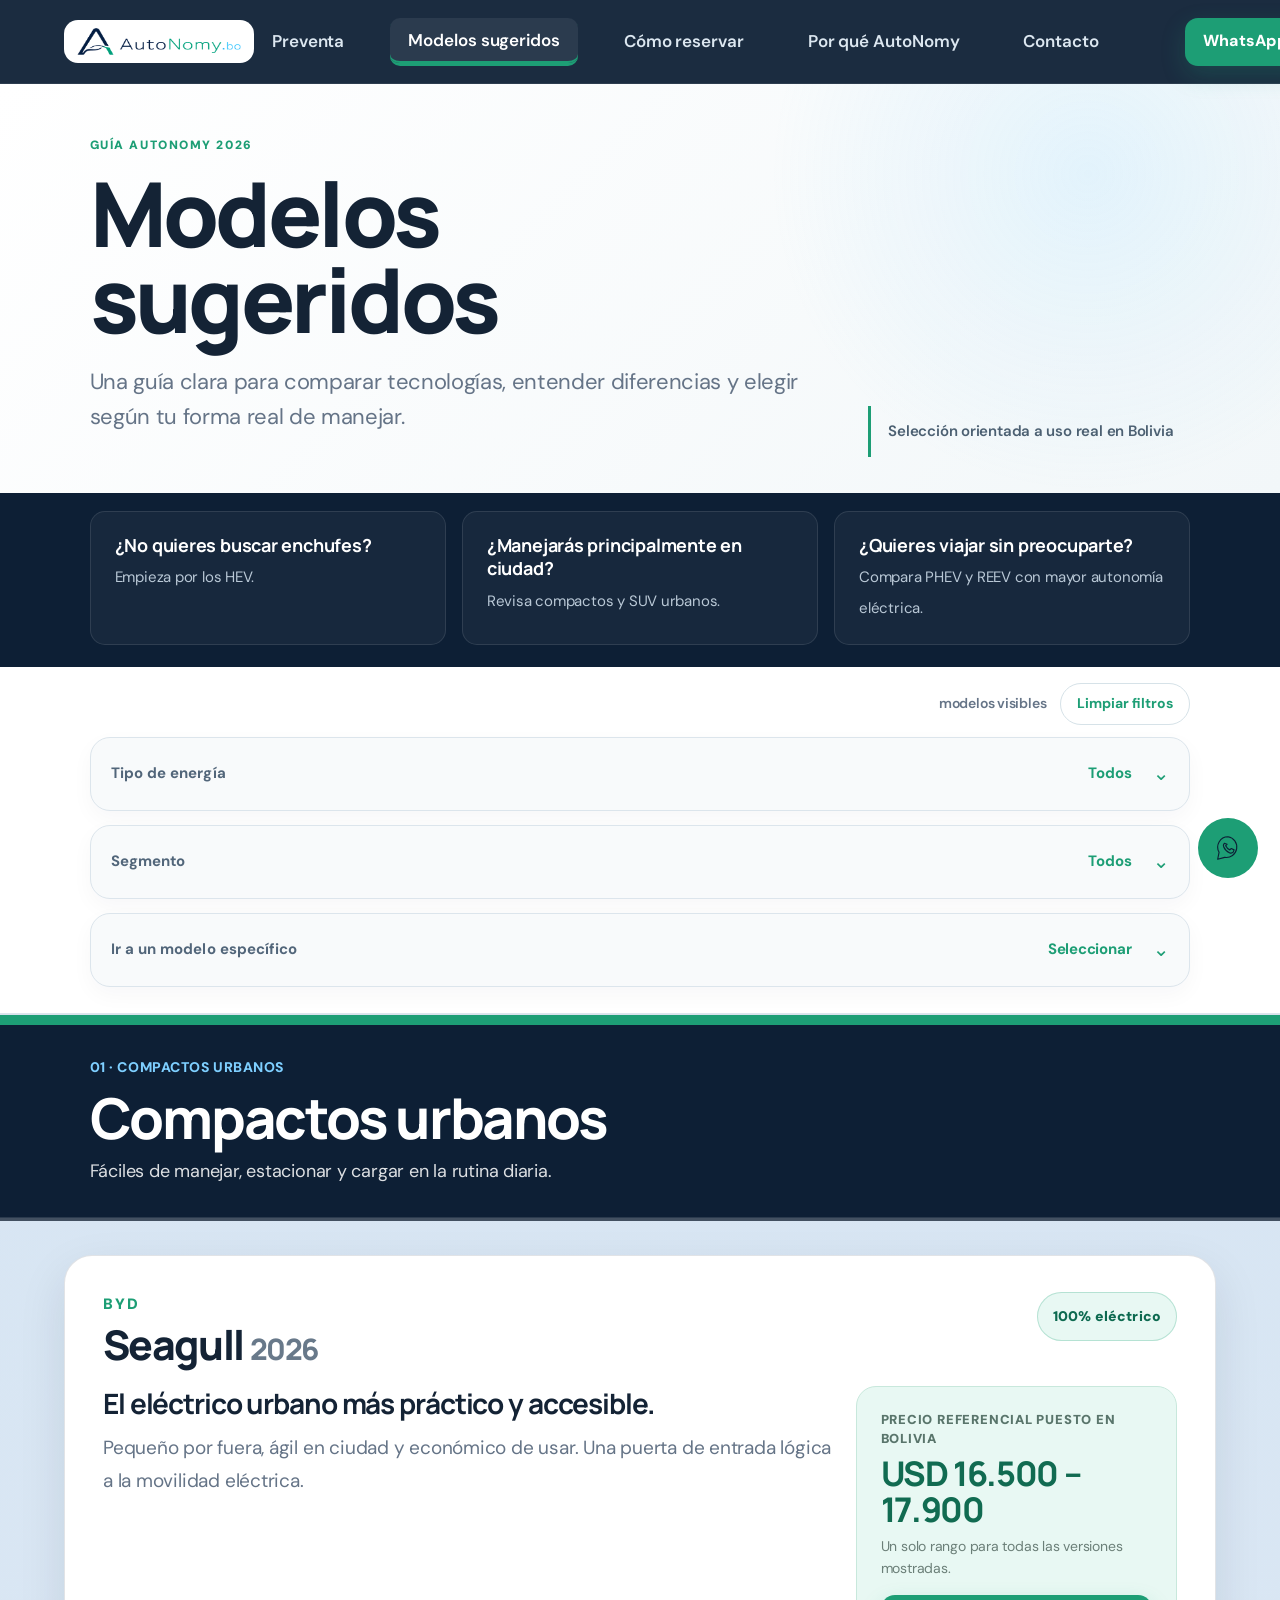
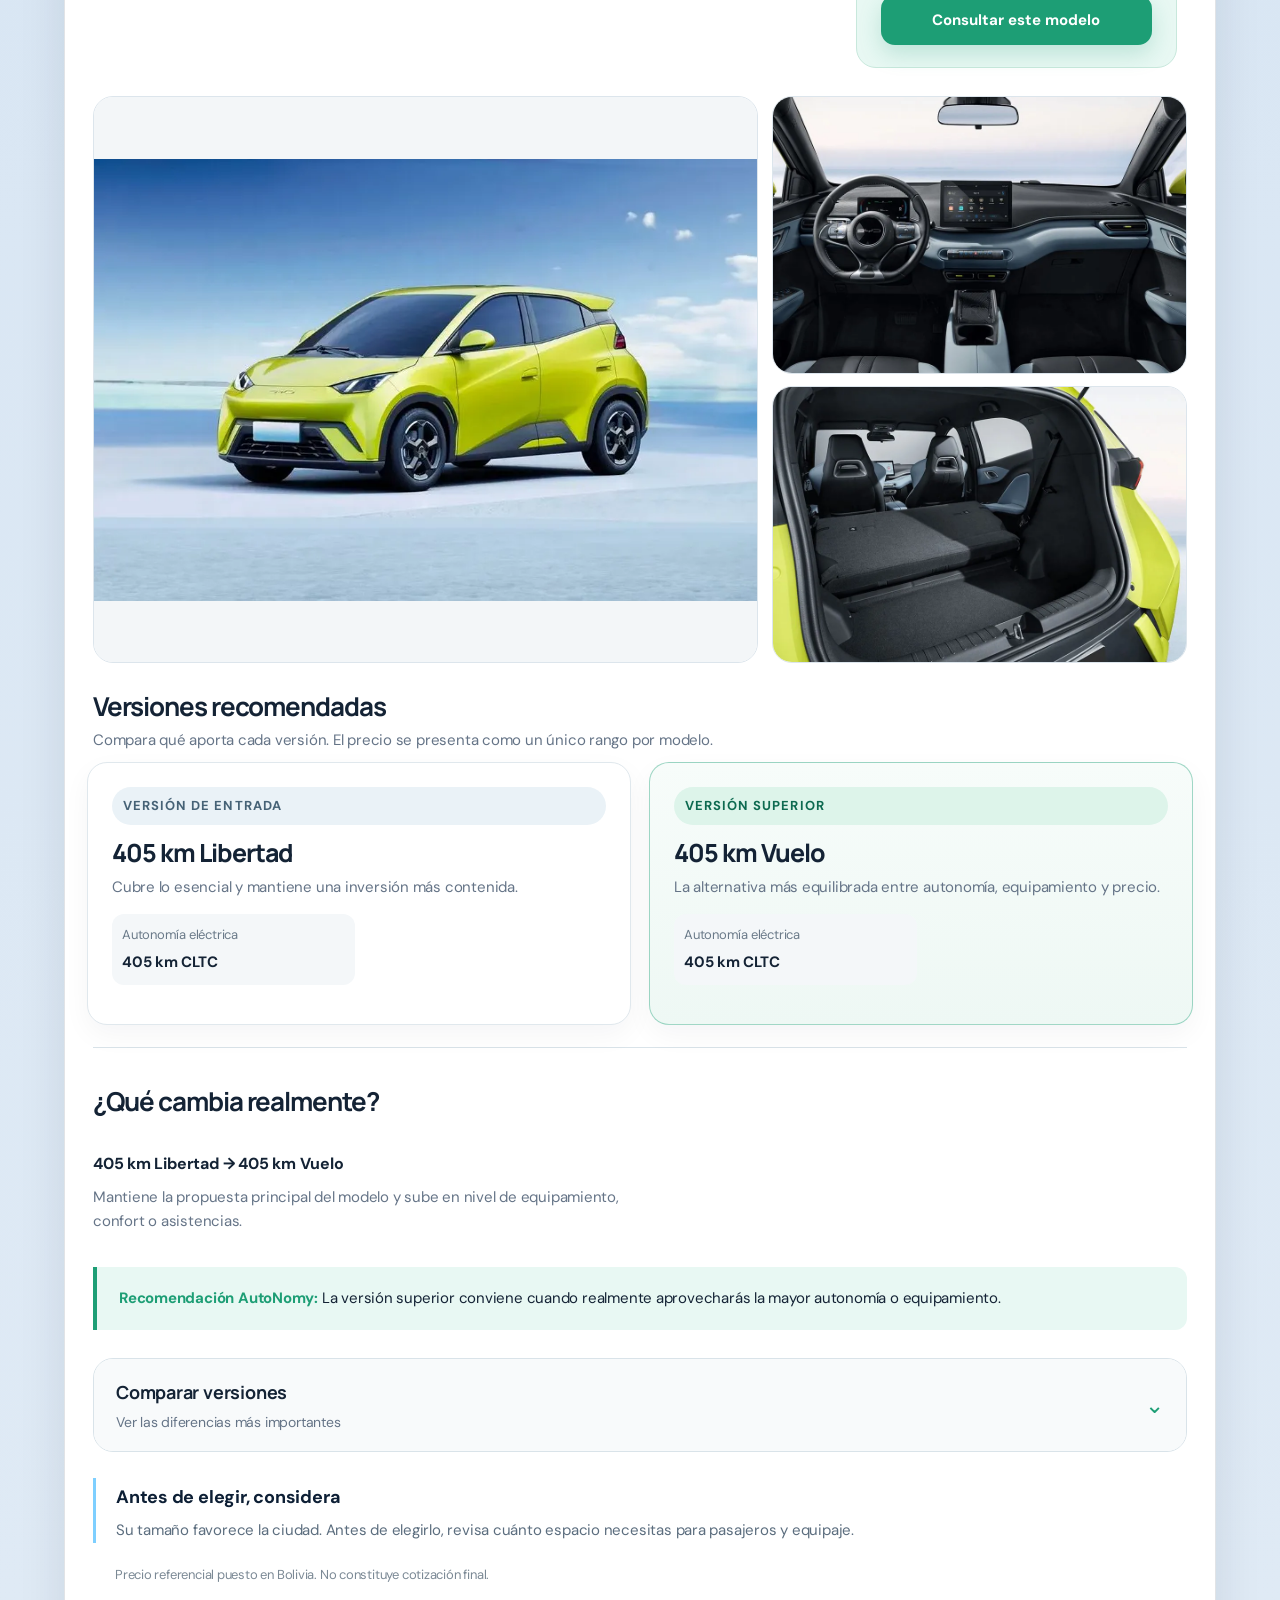
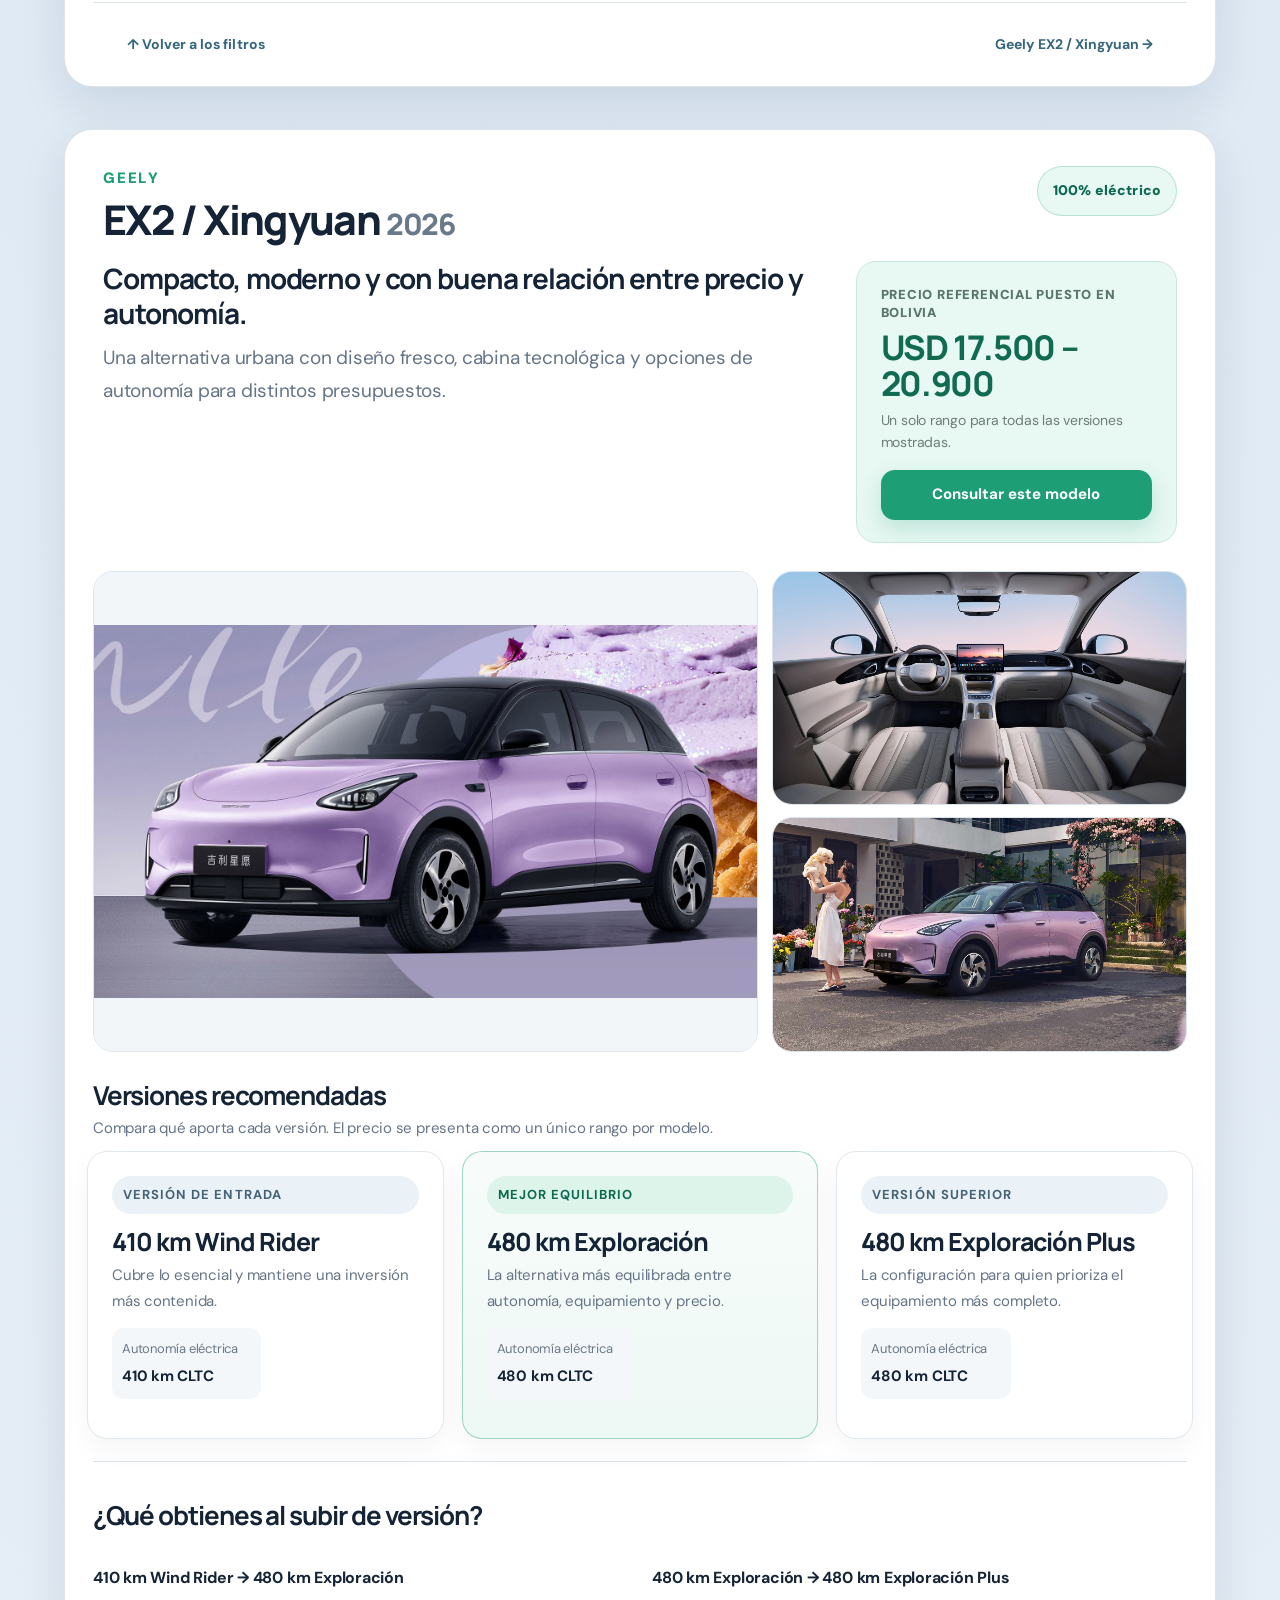
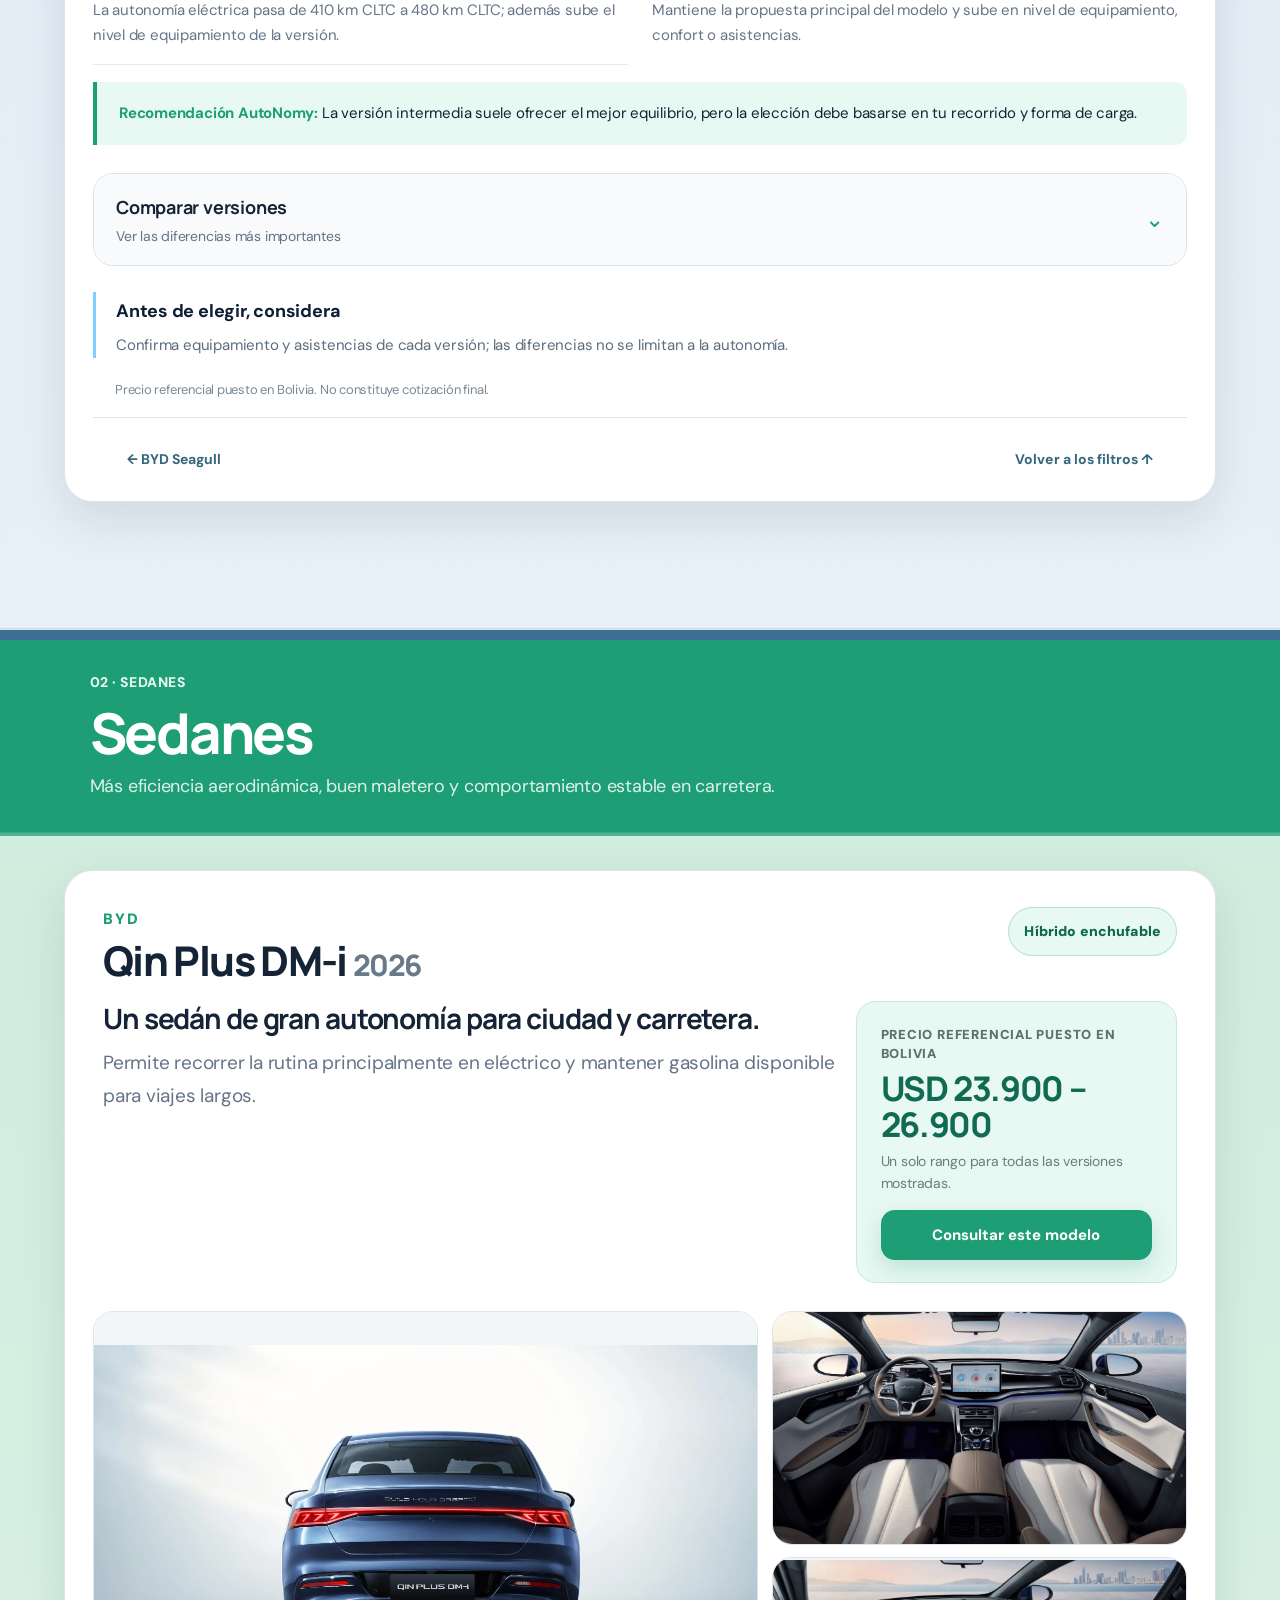
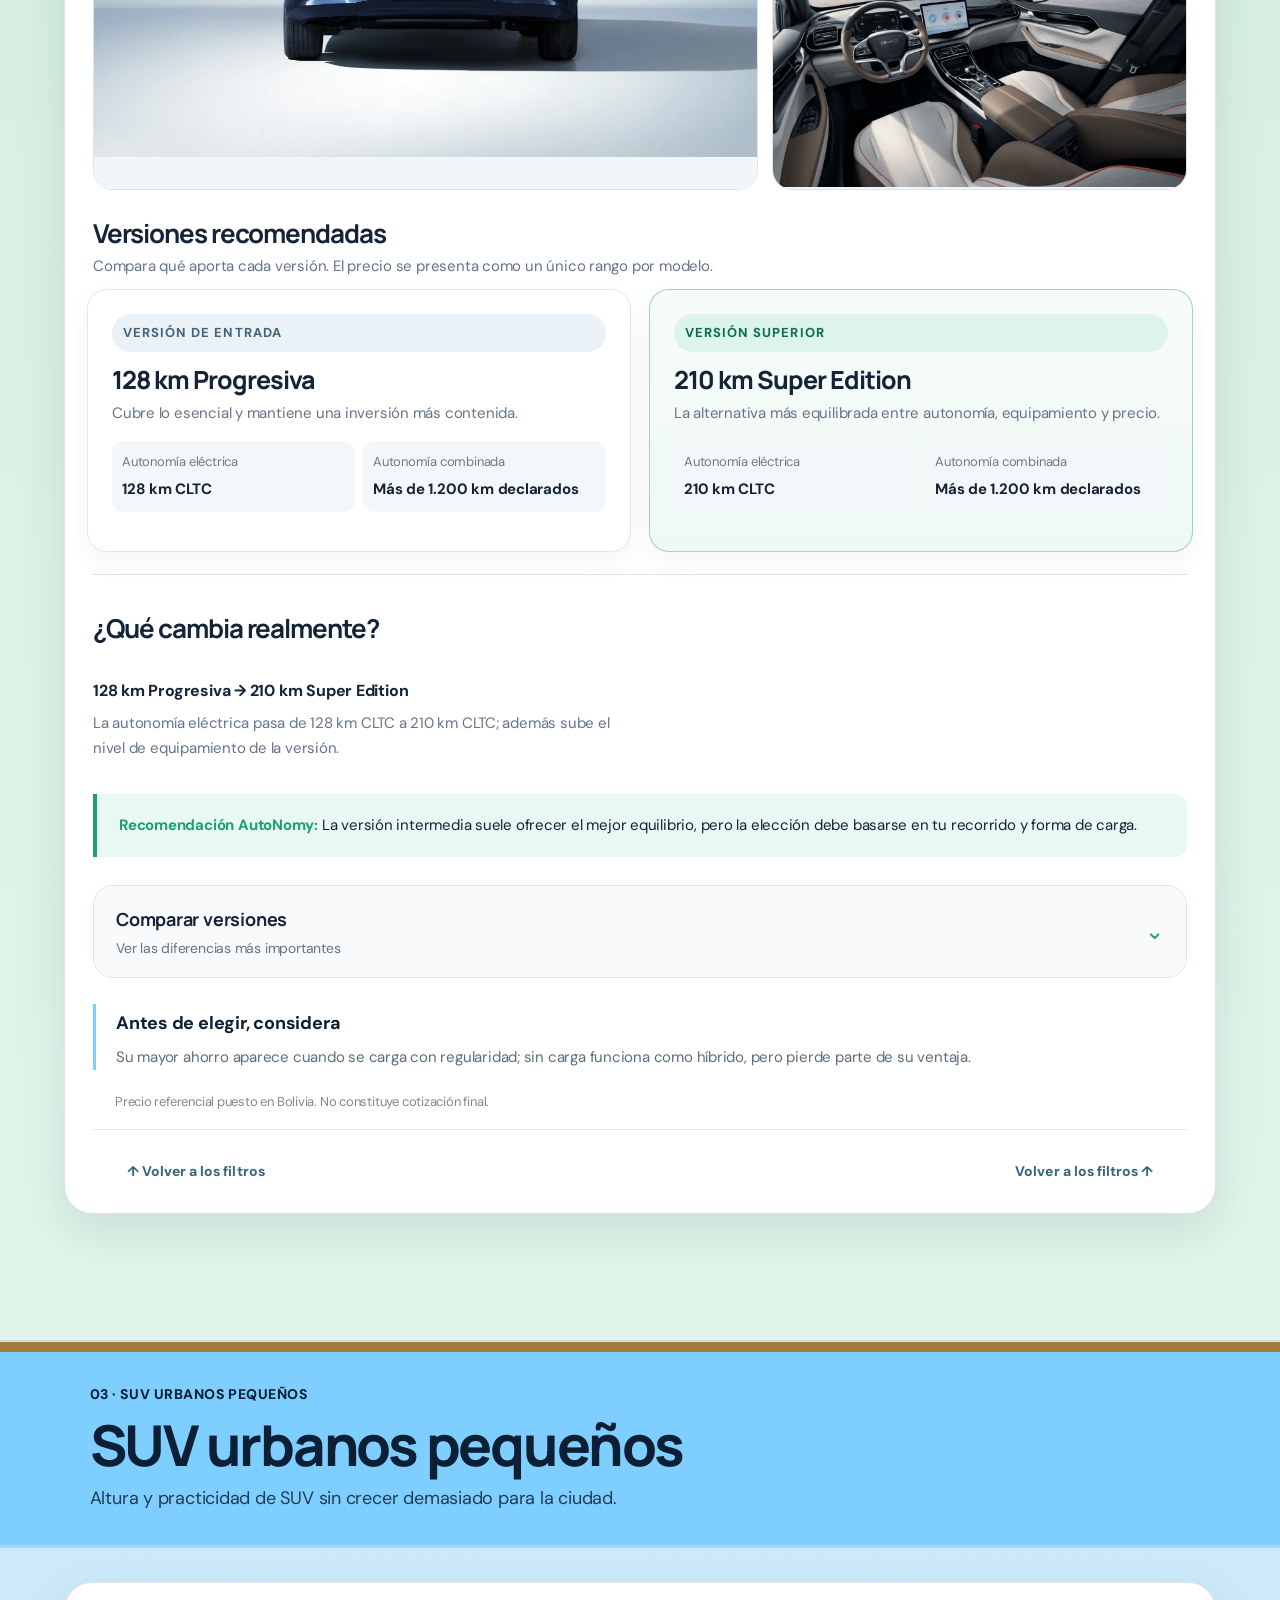
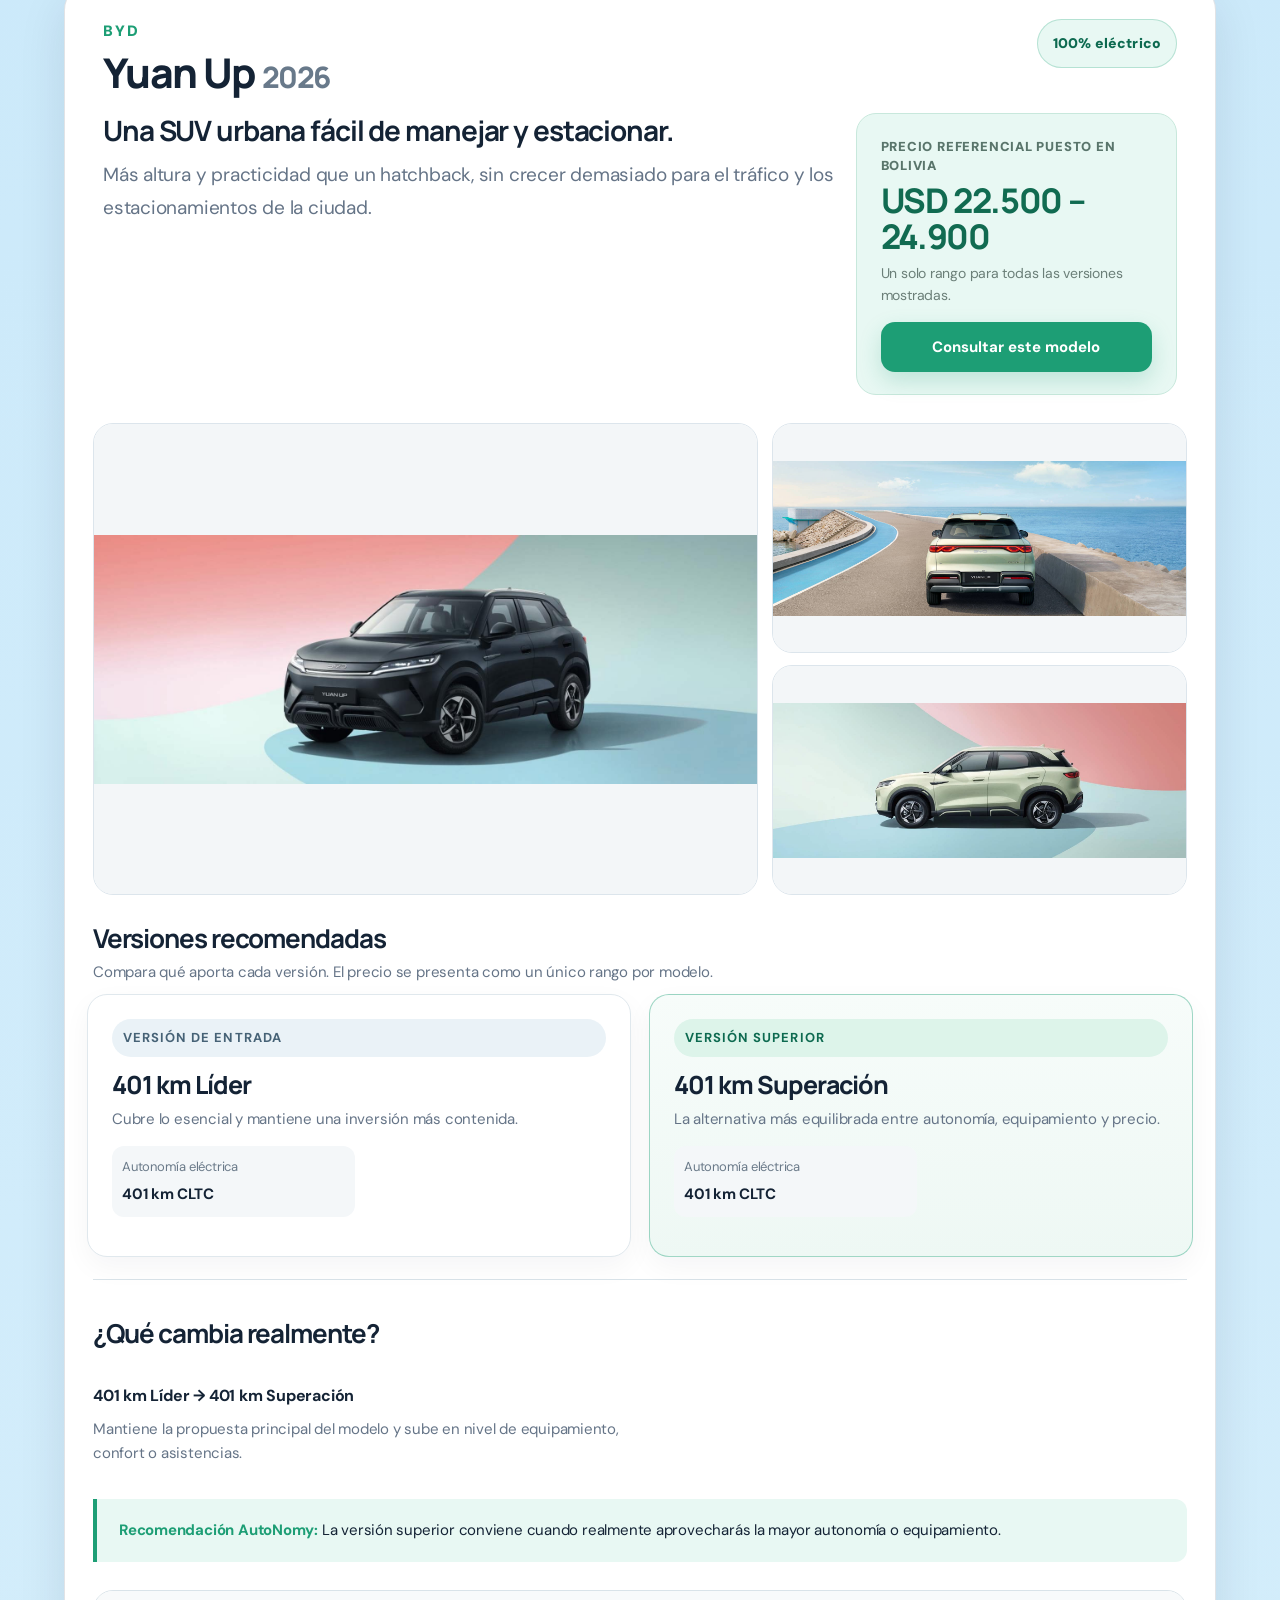
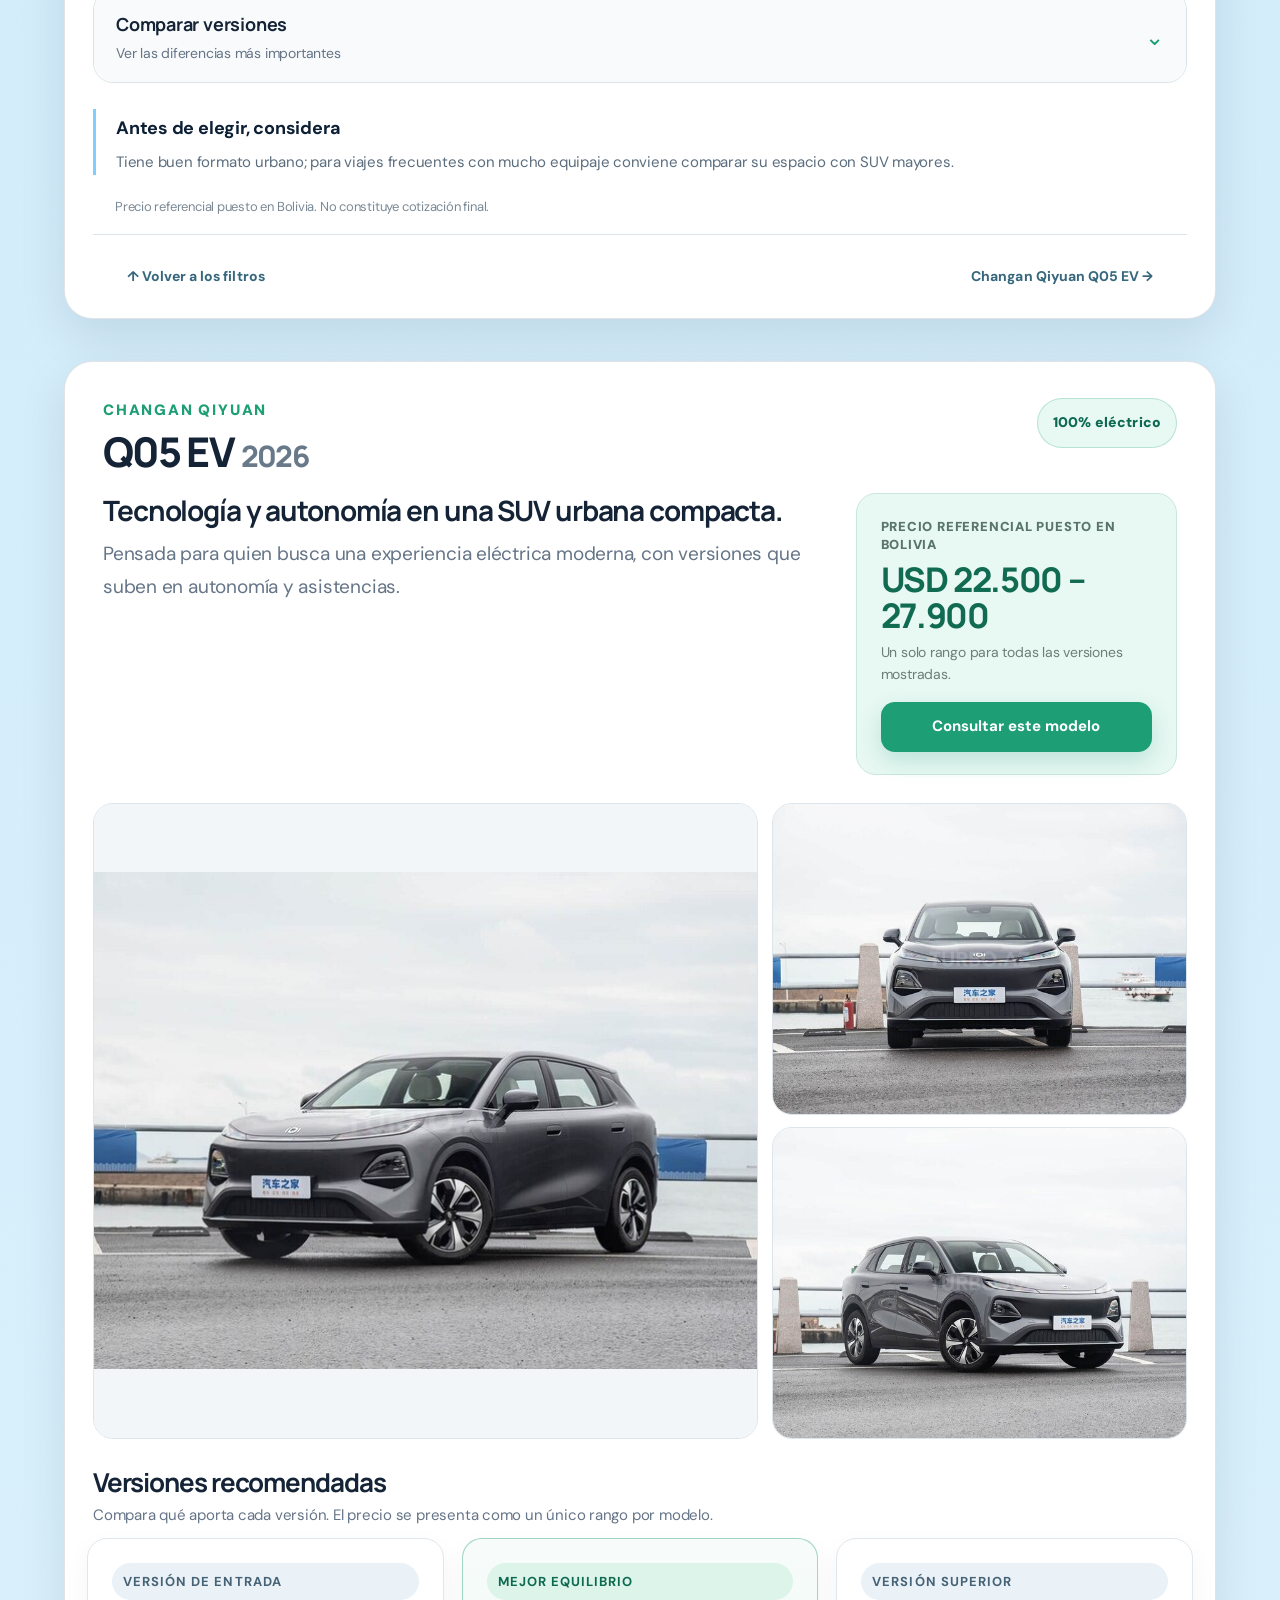
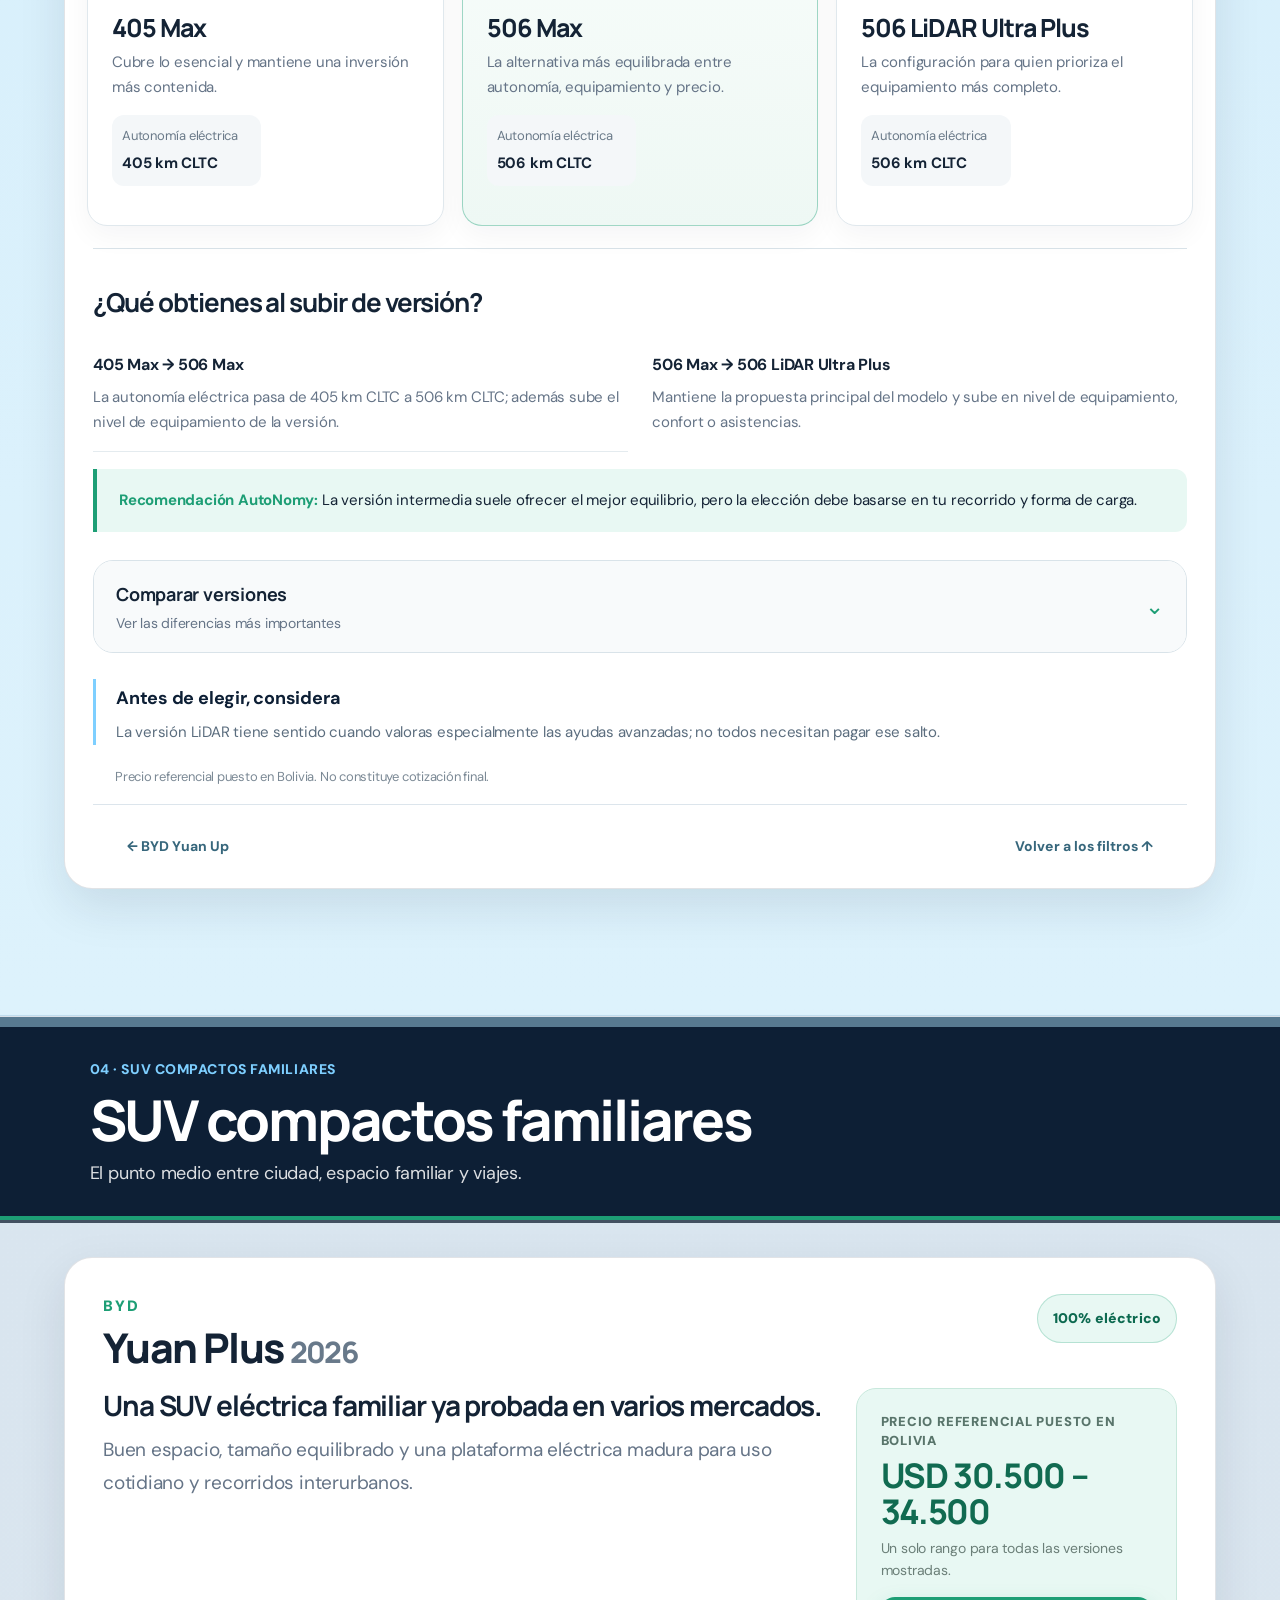
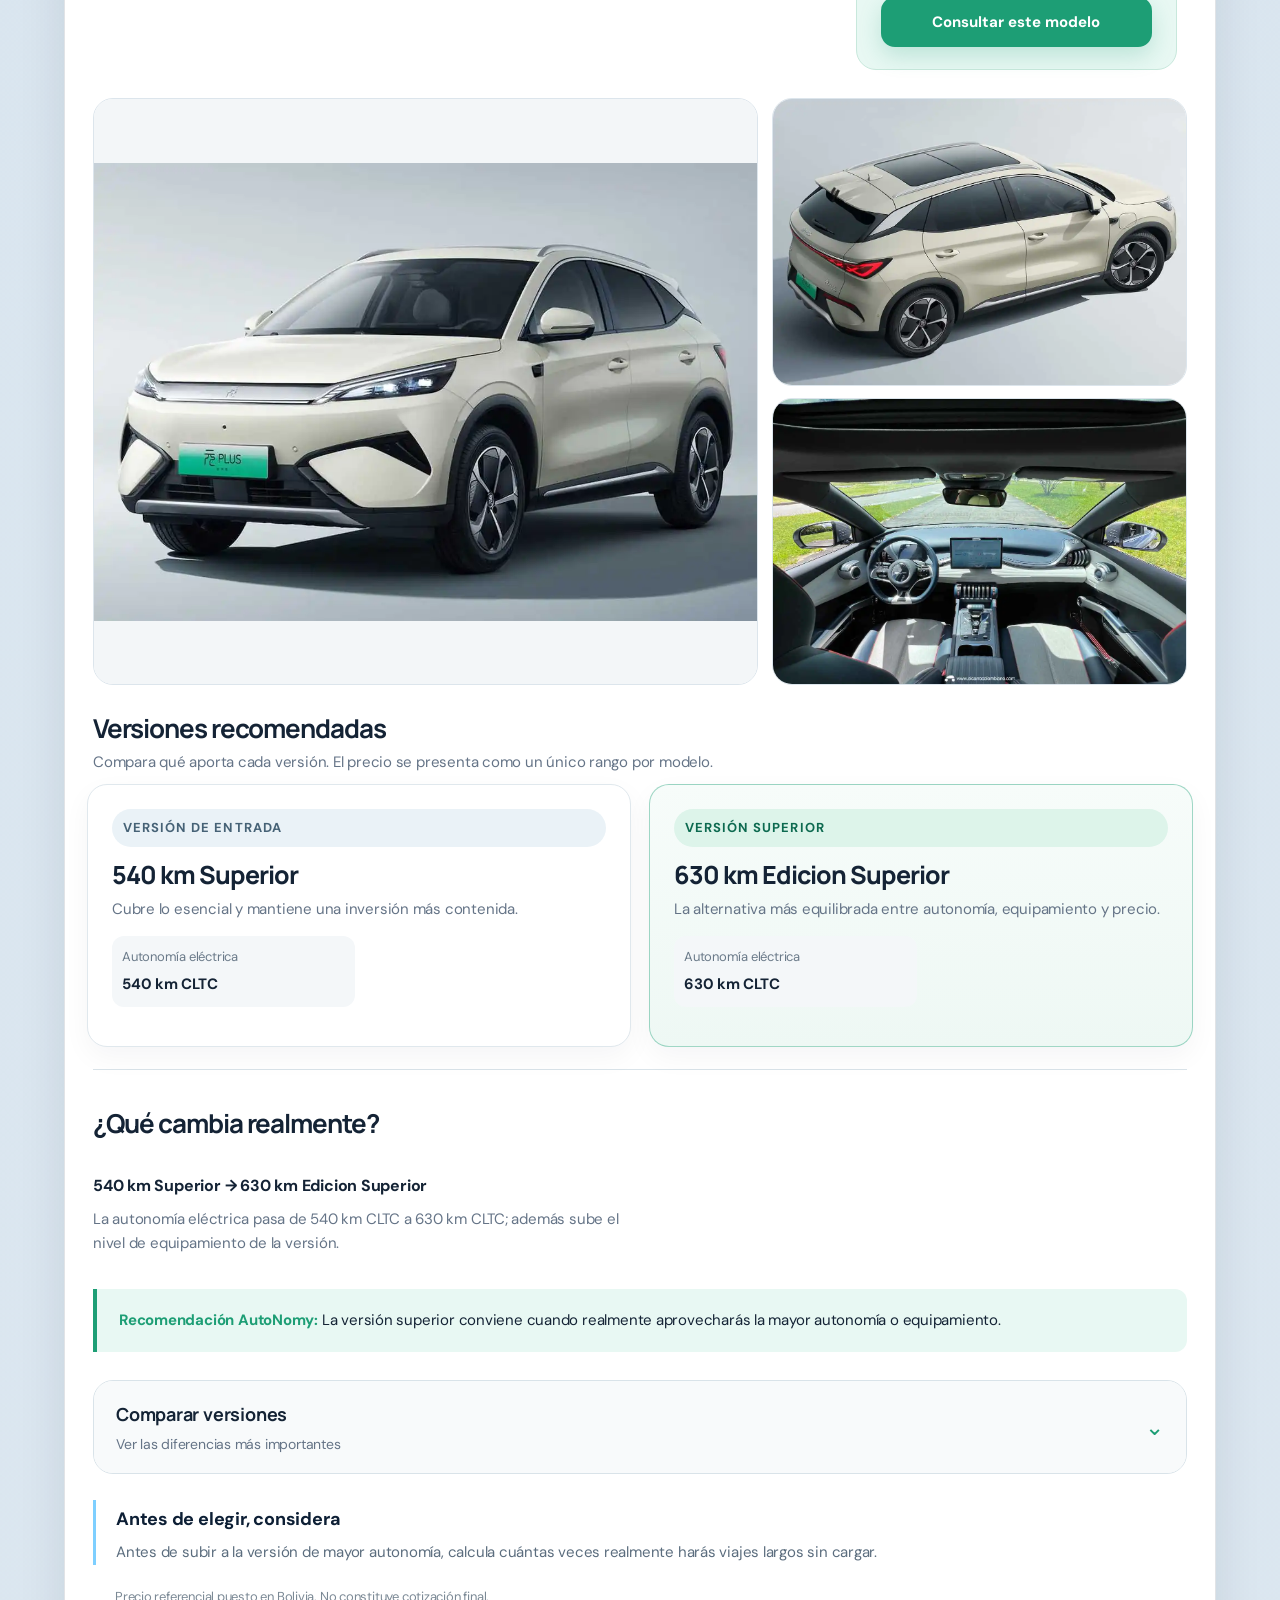
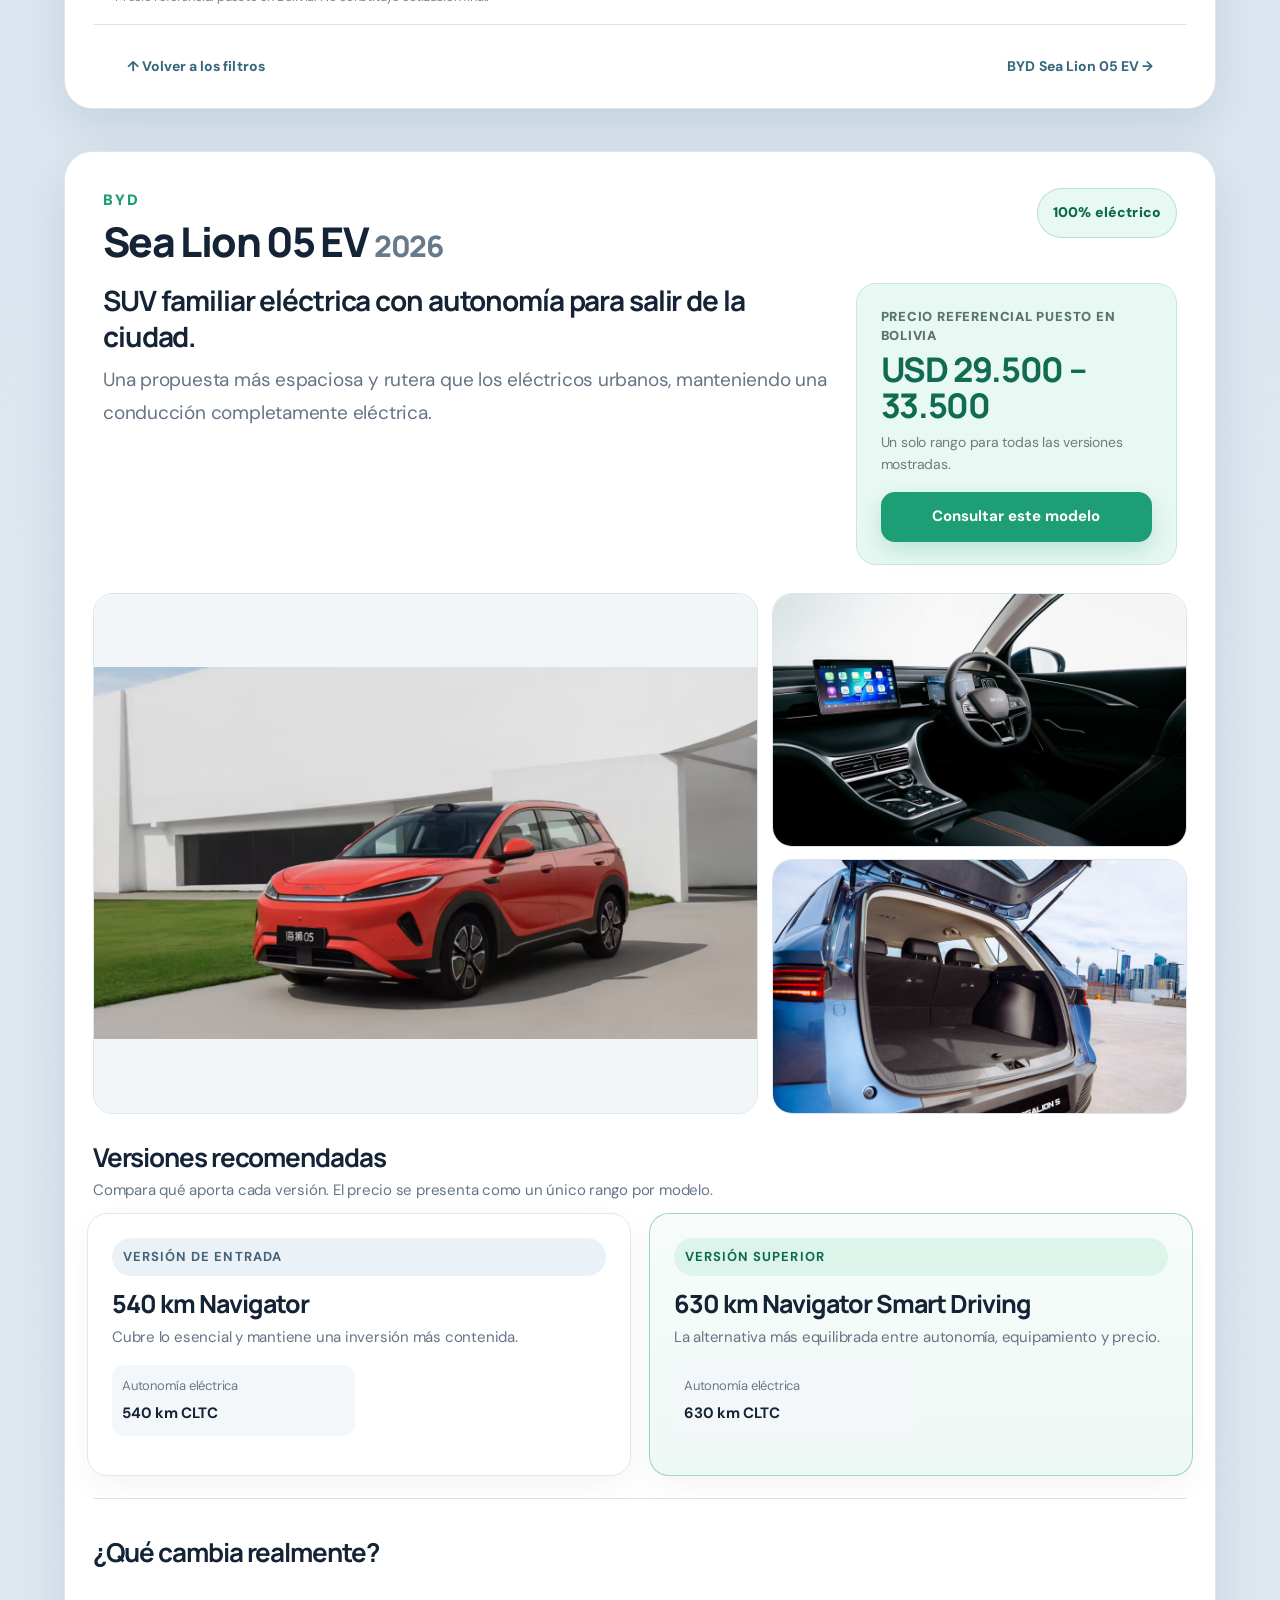
==== commit 6fcbf197: "version 22" ====
--- a/modelos-sugeridos.html
+++ b/modelos-sugeridos.html
@@ -105,7 +105,7 @@
   </div>
 
   <script>
-    window.AUTONOMY_CATALOG = {"whatsapp": "59163560315", "priceDisclaimer": "Precio referencial puesto en Bolivia. No constituye cotización final.", "dataDisclaimer": "", "segments": [{"id": "compactos", "title": "Compactos urbanos", "short": "Compactos urbanos", "subtitle": "Fáciles de manejar, estacionar y cargar en la rutina diaria.", "background": "#EAF7F2", "accent": "#1D9E75"}, {"id": "sedanes", "title": "Sedanes", "short": "Sedanes", "subtitle": "Más eficiencia aerodinámica, buen maletero y comportamiento estable en carretera.", "background": "#F1F6FA", "accent": "#1D9E75"}, {"id": "suv-urbanos", "title": "SUV urbanos pequeños", "short": "SUV urbanos pequeños", "subtitle": "Altura y practicidad de SUV sin crecer demasiado para la ciudad.", "background": "#EEF8F5", "accent": "#1D9E75"}, {"id": "suv-compactos", "title": "SUV compactos familiares", "short": "SUV compactos familiares", "subtitle": "El punto medio entre ciudad, espacio familiar y viajes.", "background": "#F3F7FA", "accent": "#1D9E75"}, {"id": "suv-medianos", "title": "SUV medianos familiares", "short": "SUV medianos familiares", "subtitle": "Más amplitud, confort y presencia para uso familiar frecuente.", "background": "#EEF7F4", "accent": "#1D9E75"}, {"id": "aventureros", "title": "Off-road y aventura", "short": "Off-road y aventura", "subtitle": "Diseño robusto y mayor capacidad para caminos y escapadas.", "background": "#F4F7FA", "accent": "#1D9E75"}, {"id": "exigentes", "title": "HEV tradicionales y SUV de uso exigente", "short": "HEV tradicionales y SUV de uso exigente", "subtitle": "Opciones para quien prioriza viajes, capacidad o uso sin enchufes.", "background": "#EEF6F3", "accent": "#1D9E75"}], "models": [{"segment": "compactos", "segment_label": "Compactos urbanos", "brand": "BYD", "name": "Seagull", "tech": "100% eléctrico", "tagline": "El eléctrico urbano más práctico y accesible.", "description": "Pequeño por fuera, ágil en ciudad y económico de usar. Una puerta de entrada lógica a la movilidad eléctrica.", "consider": "Su tamaño favorece la ciudad. Antes de elegirlo, revisa cuánto espacio necesitas para pasajeros y equipaje.", "versions": [{"name": "405 km Libertad", "evRange": "405 km CLTC", "combined": "No aplica", "price": 16500, "role": "Versión de entrada", "recommended": false, "summary": "Cubre lo esencial y mantiene una inversión más contenida.", "battery": "Dato por confirmar", "power": "Dato por confirmar", "torque": "Dato por confirmar", "drivetrain": "Dato por confirmar", "dc": "Dato por confirmar", "ac": "Dato por confirmar", "camera": "Dato por confirmar", "adas": "Dato por confirmar"}, {"name": "405 km Vuelo", "evRange": "405 km CLTC", "combined": "No aplica", "price": 17900, "role": "Versión superior", "recommended": true, "summary": "La alternativa más equilibrada entre autonomía, equipamiento y precio.", "battery": "Dato por confirmar", "power": "Dato por confirmar", "torque": "Dato por confirmar", "drivetrain": "Dato por confirmar", "dc": "Dato por confirmar", "ac": "Dato por confirmar", "camera": "Dato por confirmar", "adas": "Dato por confirmar"}], "id": "byd-seagull", "images": ["assets/modelos-reales/byd-seagull/exterior.webp", "assets/modelos-reales/byd-seagull/interior.webp", "assets/modelos-reales/byd-seagull/espacio.webp"], "image_status": "real", "persona": "El eléctrico urbano más práctico y accesible.", "competitors": ["Alternativas del mismo segmento", "Versiones cercanas en precio"], "rangeMin": 16500, "rangeMax": 17900, "common": {"dimensions": "Dato por confirmar", "wheelbase": "Dato por confirmar", "seats": "4–5 plazas", "trunk": "Dato por confirmar", "suspension": "Dato por confirmar", "screen": "Dato por confirmar", "instrument": "Dato por confirmar", "v2l": "Dato por confirmar"}, "upgrade": [{"from": "405 km Libertad", "to": "405 km Vuelo", "text": "Compara autonomía, equipamiento y uso previsto antes de subir de versión."}], "recommendation": "La versión superior conviene cuando realmente aprovecharás la mayor autonomía o equipamiento.", "imageLabels": ["Exterior principal", "Interior y consola", "Espacio de carga"], "hidden": false}, {"segment": "compactos", "segment_label": "Compactos urbanos", "brand": "Geely", "name": "EX2 / Xingyuan", "tech": "100% eléctrico", "tagline": "Compacto, moderno y con buena relación entre precio y autonomía.", "description": "Una alternativa urbana con diseño fresco, cabina tecnológica y opciones de autonomía para distintos presupuestos.", "consider": "Confirma equipamiento y asistencias de cada versión; las diferencias no se limitan a la autonomía.", "versions": [{"name": "410 km Wind Rider", "evRange": "410 km CLTC", "combined": "No aplica", "price": 17500, "role": "Versión de entrada", "recommended": false, "summary": "Cubre lo esencial y mantiene una inversión más contenida.", "battery": "Dato por confirmar", "power": "Dato por confirmar", "torque": "Dato por confirmar", "drivetrain": "Dato por confirmar", "dc": "Dato por confirmar", "ac": "Dato por confirmar", "camera": "Dato por confirmar", "adas": "Dato por confirmar"}, {"name": "480 km Exploración", "evRange": "480 km CLTC", "combined": "No aplica", "price": 19500, "role": "Mejor equilibrio", "recommended": true, "summary": "La alternativa más equilibrada entre autonomía, equipamiento y precio.", "battery": "Dato por confirmar", "power": "Dato por confirmar", "torque": "Dato por confirmar", "drivetrain": "Dato por confirmar", "dc": "Dato por confirmar", "ac": "Dato por confirmar", "camera": "Dato por confirmar", "adas": "Dato por confirmar"}, {"name": "480 km Exploración Plus", "evRange": "480 km CLTC", "combined": "No aplica", "price": 20900, "role": "Versión superior", "recommended": false, "summary": "La configuración para quien prioriza el equipamiento más completo.", "battery": "Dato por confirmar", "power": "Dato por confirmar", "torque": "Dato por confirmar", "drivetrain": "Dato por confirmar", "dc": "Dato por confirmar", "ac": "Dato por confirmar", "camera": "Dato por confirmar", "adas": "Dato por confirmar"}], "id": "geely-ex2-xingyuan", "images": ["assets/modelos-reales/geely-ex2-xingyuan/exterior.jpg", "assets/modelos-reales/geely-ex2-xingyuan/interior.jpg", "assets/modelos-reales/geely-ex2-xingyuan/espacio.jpg"], "image_status": "real", "persona": "Compacto, moderno y con buena relación entre precio y autonomía.", "competitors": ["Alternativas del mismo segmento", "Versiones cercanas en precio"], "rangeMin": 17500, "rangeMax": 20900, "common": {"dimensions": "Dato por confirmar", "wheelbase": "Dato por confirmar", "seats": "5 plazas", "trunk": "Dato por confirmar", "suspension": "Dato por confirmar", "screen": "Dato por confirmar", "instrument": "Dato por confirmar", "v2l": "Dato por confirmar"}, "upgrade": [{"from": "410 km Wind Rider", "to": "480 km Exploración", "text": "Compara autonomía, equipamiento y uso previsto antes de subir de versión."}, {"from": "480 km Exploración", "to": "480 km Exploración Plus", "text": "Compara autonomía, equipamiento y uso previsto antes de subir de versión."}], "recommendation": "La versión intermedia suele ofrecer el mejor equilibrio, pero la elección debe basarse en tu recorrido y forma de carga.", "imageLabels": ["Escena de uso", "Exterior principal", "Interior y consola"], "hidden": false}, {"segment": "sedanes", "segment_label": "Sedanes", "brand": "BYD", "name": "Qin Plus DM-i", "tech": "Híbrido enchufable", "tagline": "Un sedán de gran autonomía para ciudad y carretera.", "description": "Permite recorrer la rutina principalmente en eléctrico y mantener gasolina disponible para viajes largos.", "consider": "Su mayor ahorro aparece cuando se carga con regularidad; sin carga funciona como híbrido, pero pierde parte de su ventaja.", "versions": [{"name": "128 km Progresiva", "evRange": "128 km CLTC", "combined": "Más de 1.200 km declarados", "price": 23900, "role": "Versión de entrada", "recommended": false, "summary": "Cubre lo esencial y mantiene una inversión más contenida.", "battery": "Dato por confirmar", "power": "Dato por confirmar", "torque": "Dato por confirmar", "drivetrain": "Dato por confirmar", "dc": "Dato por confirmar", "ac": "Dato por confirmar", "camera": "Dato por confirmar", "adas": "Dato por confirmar"}, {"name": "210 km Super Edition", "evRange": "210 km CLTC", "combined": "Más de 1.200 km declarados", "price": 26900, "role": "Versión superior", "recommended": true, "summary": "La alternativa más equilibrada entre autonomía, equipamiento y precio.", "battery": "Dato por confirmar", "power": "Dato por confirmar", "torque": "Dato por confirmar", "drivetrain": "Dato por confirmar", "dc": "Dato por confirmar", "ac": "Dato por confirmar", "camera": "Dato por confirmar", "adas": "Dato por confirmar"}], "id": "byd-qin-plus-dm-i", "images": ["assets/modelos-reales/byd-qin-plus/01-main.webp", "assets/modelos-reales/byd-qin-plus/02-view.webp", "assets/modelos-reales/byd-qin-plus/03-detail.webp"], "image_status": "real", "persona": "Un sedán de gran autonomía para ciudad y carretera.", "competitors": ["Alternativas del mismo segmento", "Versiones cercanas en precio"], "rangeMin": 23900, "rangeMax": 28900, "common": {"dimensions": "Dato por confirmar", "wheelbase": "Dato por confirmar", "seats": "5 plazas", "trunk": "Dato por confirmar", "suspension": "Dato por confirmar", "screen": "Dato por confirmar", "instrument": "Dato por confirmar", "v2l": "Dato por confirmar"}, "upgrade": [{"from": "128 km Progresiva", "to": "210 km Super Edition", "text": "Compara autonomía, equipamiento y uso previsto antes de subir de versión."}], "recommendation": "La versión intermedia suele ofrecer el mejor equilibrio, pero la elección debe basarse en tu recorrido y forma de carga.", "imageLabels": ["Vista exterior", "Interior y consola", "Cabina y asientos"], "hidden": false}, {"segment": "suv-urbanos", "segment_label": "SUV urbanos pequeños", "brand": "BYD", "name": "Yuan Up", "tech": "100% eléctrico", "tagline": "Una SUV urbana fácil de manejar y estacionar.", "description": "Más altura y practicidad que un hatchback, sin crecer demasiado para el tráfico y los estacionamientos de la ciudad.", "consider": "Tiene buen formato urbano; para viajes frecuentes con mucho equipaje conviene comparar su espacio con SUV mayores.", "versions": [{"name": "401 km Líder", "evRange": "401 km CLTC", "combined": "No aplica", "price": 22500, "role": "Versión de entrada", "recommended": false, "summary": "Cubre lo esencial y mantiene una inversión más contenida.", "battery": "Dato por confirmar", "power": "Dato por confirmar", "torque": "Dato por confirmar", "drivetrain": "Dato por confirmar", "dc": "Dato por confirmar", "ac": "Dato por confirmar", "camera": "Dato por confirmar", "adas": "Dato por confirmar"}, {"name": "401 km Superación", "evRange": "401 km CLTC", "combined": "No aplica", "price": 24900, "role": "Versión superior", "recommended": true, "summary": "La alternativa más equilibrada entre autonomía, equipamiento y precio.", "battery": "Dato por confirmar", "power": "Dato por confirmar", "torque": "Dato por confirmar", "drivetrain": "Dato por confirmar", "dc": "Dato por confirmar", "ac": "Dato por confirmar", "camera": "Dato por confirmar", "adas": "Dato por confirmar"}], "id": "byd-yuan-up", "images": ["assets/modelos-reales/byd-yuan-up/01-main.jpg", "assets/modelos-reales/byd-yuan-up/02-view.jpg", "assets/modelos-reales/byd-yuan-up/03-detail.jpg"], "image_status": "real", "persona": "Una SUV urbana fácil de manejar y estacionar.", "competitors": ["Alternativas del mismo segmento", "Versiones cercanas en precio"], "rangeMin": 22500, "rangeMax": 24900, "common": {"dimensions": "Dato por confirmar", "wheelbase": "Dato por confirmar", "seats": "5 plazas", "trunk": "Dato por confirmar", "suspension": "Dato por confirmar", "screen": "Dato por confirmar", "instrument": "Dato por confirmar", "v2l": "Dato por confirmar"}, "upgrade": [{"from": "401 km Líder", "to": "401 km Superación", "text": "Compara autonomía, equipamiento y uso previsto antes de subir de versión."}], "recommendation": "La versión superior conviene cuando realmente aprovecharás la mayor autonomía o equipamiento.", "imageLabels": ["Exterior principal", "Vista trasera", "Vista lateral"], "hidden": true}, {"segment": "suv-urbanos", "segment_label": "SUV urbanos pequeños", "brand": "Changan Qiyuan", "name": "Q05 EV", "tech": "100% eléctrico", "tagline": "Tecnología y autonomía en una SUV urbana compacta.", "description": "Pensada para quien busca una experiencia eléctrica moderna, con versiones que suben en autonomía y asistencias.", "consider": "La versión LiDAR tiene sentido cuando valoras especialmente las ayudas avanzadas; no todos necesitan pagar ese salto.", "versions": [{"name": "405 Max", "evRange": "405 km CLTC", "combined": "No aplica", "price": 22500, "role": "Versión de entrada", "recommended": false, "summary": "Cubre lo esencial y mantiene una inversión más contenida.", "battery": "Dato por confirmar", "power": "Dato por confirmar", "torque": "Dato por confirmar", "drivetrain": "Dato por confirmar", "dc": "Dato por confirmar", "ac": "Dato por confirmar", "camera": "Dato por confirmar", "adas": "Dato por confirmar"}, {"name": "506 Max", "evRange": "506 km CLTC", "combined": "No aplica", "price": 24900, "role": "Mejor equilibrio", "recommended": true, "summary": "La alternativa más equilibrada entre autonomía, equipamiento y precio.", "battery": "Dato por confirmar", "power": "Dato por confirmar", "torque": "Dato por confirmar", "drivetrain": "Dato por confirmar", "dc": "Dato por confirmar", "ac": "Dato por confirmar", "camera": "Dato por confirmar", "adas": "Dato por confirmar"}, {"name": "506 LiDAR Ultra Plus", "evRange": "506 km CLTC", "combined": "No aplica", "price": 27900, "role": "Versión superior", "recommended": false, "summary": "La configuración para quien prioriza el equipamiento más completo.", "battery": "Dato por confirmar", "power": "Dato por confirmar", "torque": "Dato por confirmar", "drivetrain": "Dato por confirmar", "dc": "Dato por confirmar", "ac": "Dato por confirmar", "camera": "Dato por confirmar", "adas": "Dato por confirmar"}], "id": "changan-qiyuan-q05-ev", "images": ["assets/modelos-reales/changan-q05/01-main.jpg", "assets/modelos-reales/changan-q05/02-view.jpg", "assets/modelos-reales/changan-q05/03-detail.jpg"], "image_status": "real", "persona": "Tecnología y autonomía en una SUV urbana compacta.", "competitors": ["Alternativas del mismo segmento", "Versiones cercanas en precio"], "rangeMin": 22500, "rangeMax": 27900, "common": {"dimensions": "Dato por confirmar", "wheelbase": "Dato por confirmar", "seats": "5 plazas", "trunk": "Dato por confirmar", "suspension": "Dato por confirmar", "screen": "Dato por confirmar", "instrument": "Dato por confirmar", "v2l": "Dato por confirmar"}, "upgrade": [{"from": "405 Max", "to": "506 Max", "text": "Compara autonomía, equipamiento y uso previsto antes de subir de versión."}, {"from": "506 Max", "to": "506 LiDAR Ultra Plus", "text": "Compara autonomía, equipamiento y uso previsto antes de subir de versión."}], "recommendation": "La versión intermedia suele ofrecer el mejor equilibrio, pero la elección debe basarse en tu recorrido y forma de carga.", "imageLabels": ["Exterior principal", "Vista frontal", "Vista adicional"], "hidden": false}, {"segment": "suv-compactos", "segment_label": "SUV compactos familiares", "brand": "BYD", "name": "Yuan Plus", "tech": "100% eléctrico", "tagline": "Una SUV eléctrica familiar ya probada en varios mercados.", "description": "Buen espacio, tamaño equilibrado y una plataforma eléctrica madura para uso cotidiano y recorridos interurbanos.", "consider": "Antes de subir a la versión de mayor autonomía, calcula cuántas veces realmente harás viajes largos sin cargar.", "versions": [{"name": "540 km Superior", "evRange": "540 km CLTC", "combined": "No aplica", "price": 30500, "role": "Versión de entrada", "recommended": false, "summary": "Cubre lo esencial y mantiene una inversión más contenida.", "battery": "Dato por confirmar", "power": "Dato por confirmar", "torque": "Dato por confirmar", "drivetrain": "Dato por confirmar", "dc": "Dato por confirmar", "ac": "Dato por confirmar", "camera": "Dato por confirmar", "adas": "Dato por confirmar"}, {"name": "630 km Edicion Superior", "evRange": "630 km CLTC", "combined": "No aplica", "price": 34500, "role": "Versión superior", "recommended": true, "summary": "La alternativa más equilibrada entre autonomía, equipamiento y precio.", "battery": "Dato por confirmar", "power": "Dato por confirmar", "torque": "Dato por confirmar", "drivetrain": "Dato por confirmar", "dc": "Dato por confirmar", "ac": "Dato por confirmar", "camera": "Dato por confirmar", "adas": "Dato por confirmar"}], "id": "byd-yuan-plus", "images": ["assets/modelos-reales/byd-yuan-plus/01-main.webp", "assets/modelos-reales/byd-yuan-plus/02-view.webp", "assets/modelos-reales/byd-yuan-plus/03-detail.webp"], "image_status": "real", "persona": "Una SUV eléctrica familiar ya probada en varios mercados.", "competitors": ["Alternativas del mismo segmento", "Versiones cercanas en precio"], "rangeMin": 30500, "rangeMax": 34500, "common": {"dimensions": "Dato por confirmar", "wheelbase": "Dato por confirmar", "seats": "5 plazas", "trunk": "Dato por confirmar", "suspension": "Dato por confirmar", "screen": "Dato por confirmar", "instrument": "Dato por confirmar", "v2l": "Dato por confirmar"}, "upgrade": [{"from": "540 km Superior", "to": "630 km Edicion Superior", "text": "Compara autonomía, equipamiento y uso previsto antes de subir de versión."}], "recommendation": "La versión superior conviene cuando realmente aprovecharás la mayor autonomía o equipamiento.", "imageLabels": ["Exterior principal", "Vista posterior", "Interior y consola"], "hidden": false}, {"segment": "suv-compactos", "segment_label": "SUV compactos familiares", "brand": "BYD", "name": "Sea Lion 05 EV", "tech": "100% eléctrico", "tagline": "SUV familiar eléctrica con autonomía para salir de la ciudad.", "description": "Una propuesta más espaciosa y rutera que los eléctricos urbanos, manteniendo una conducción completamente eléctrica.", "consider": "Su mayor autonomía reduce paradas, pero la disponibilidad de carga sigue siendo importante en viajes largos.", "versions": [{"name": "540 km Navigator", "evRange": "540 km CLTC", "combined": "No aplica", "price": 29500, "role": "Versión de entrada", "recommended": false, "summary": "Cubre lo esencial y mantiene una inversión más contenida.", "battery": "Dato por confirmar", "power": "Dato por confirmar", "torque": "Dato por confirmar", "drivetrain": "Dato por confirmar", "dc": "Dato por confirmar", "ac": "Dato por confirmar", "camera": "Dato por confirmar", "adas": "Dato por confirmar"}, {"name": "630 km Navigator Smart Driving", "evRange": "630 km CLTC", "combined": "No aplica", "price": 33500, "role": "Versión superior", "recommended": true, "summary": "La alternativa más equilibrada entre autonomía, equipamiento y precio.", "battery": "Dato por confirmar", "power": "Dato por confirmar", "torque": "Dato por confirmar", "drivetrain": "Dato por confirmar", "dc": "Dato por confirmar", "ac": "Dato por confirmar", "camera": "Dato por confirmar", "adas": "Dato por confirmar"}], "id": "byd-sea-lion-05-ev", "images": ["assets/modelos-reales/byd-sea-lion-05/01-main.png", "assets/modelos-reales/byd-sea-lion-05/02-view.jpg", "assets/modelos-reales/byd-sea-lion-05/03-detail.jpg"], "image_status": "real", "persona": "SUV familiar eléctrica con autonomía para salir de la ciudad.", "competitors": ["Alternativas del mismo segmento", "Versiones cercanas en precio"], "rangeMin": 29500, "rangeMax": 33500, "common": {"dimensions": "Dato por confirmar", "wheelbase": "Dato por confirmar", "seats": "5 plazas", "trunk": "Dato por confirmar", "suspension": "Dato por confirmar", "screen": "Dato por confirmar", "instrument": "Dato por confirmar", "v2l": "Dato por confirmar"}, "upgrade": [{"from": "540 km Navigator", "to": "630 km Navigator Smart Driving", "text": "Compara autonomía, equipamiento y uso previsto antes de subir de versión."}], "recommendation": "La versión superior conviene cuando realmente aprovecharás la mayor autonomía o equipamiento.", "imageLabels": ["Exterior principal", "Interior y consola", "Espacio de carga"], "hidden": false}, {"segment": "suv-compactos", "segment_label": "SUV compactos familiares", "brand": "BYD", "name": "Sea Lion 05 DM-i", "tech": "Híbrido enchufable", "tagline": "Muchos kilómetros eléctricos y gasolina para viajar sin planificación.", "description": "Combina una autonomía eléctrica generosa con la tranquilidad de un motor a gasolina para carretera.", "consider": "Con 220 km o más de autonomía eléctrica, necesita una rutina de carga para aprovechar plenamente la inversión.", "versions": [{"name": "220 km Navigator", "evRange": "220 km CLTC", "combined": "Más de 1.200 km declarados", "price": 28500, "role": "Versión de entrada", "recommended": false, "summary": "Cubre lo esencial y mantiene una inversión más contenida.", "battery": "Dato por confirmar", "power": "Dato por confirmar", "torque": "Dato por confirmar", "drivetrain": "Dato por confirmar", "dc": "Dato por confirmar", "ac": "Dato por confirmar", "camera": "Dato por confirmar", "adas": "Dato por confirmar"}, {"name": "305 km Navigator Smart Driving", "evRange": "305 km CLTC", "combined": "Más de 1.200 km declarados", "price": 31900, "role": "Versión superior", "recommended": true, "summary": "La alternativa más equilibrada entre autonomía, equipamiento y precio.", "battery": "Dato por confirmar", "power": "Dato por confirmar", "torque": "Dato por confirmar", "drivetrain": "Dato por confirmar", "dc": "Dato por confirmar", "ac": "Dato por confirmar", "camera": "Dato por confirmar", "adas": "Dato por confirmar"}], "id": "byd-sea-lion-05-dm-i", "images": ["assets/modelos-reales/byd-sea-lion-05/01-main.png", "assets/modelos-reales/byd-sea-lion-05/02-view.jpg", "assets/modelos-reales/byd-sea-lion-05/03-detail.jpg"], "image_status": "real", "persona": "Muchos kilómetros eléctricos y gasolina para viajar sin planificación.", "competitors": ["Alternativas del mismo segmento", "Versiones cercanas en precio"], "rangeMin": 28500, "rangeMax": 31900, "common": {"dimensions": "Dato por confirmar", "wheelbase": "Dato por confirmar", "seats": "5 plazas", "trunk": "Dato por confirmar", "suspension": "Dato por confirmar", "screen": "Dato por confirmar", "instrument": "Dato por confirmar", "v2l": "Dato por confirmar"}, "upgrade": [{"from": "220 km Navigator", "to": "305 km Navigator Smart Driving", "text": "Compara autonomía, equipamiento y uso previsto antes de subir de versión."}], "recommendation": "La versión superior conviene cuando realmente aprovecharás la mayor autonomía o equipamiento.", "imageLabels": ["Exterior principal", "Interior y consola", "Espacio de carga"], "hidden": false}, {"segment": "suv-compactos", "segment_label": "SUV compactos familiares", "brand": "BYD", "name": "Song Pro DM-i", "tech": "Híbrido enchufable", "tagline": "La SUV familiar más equilibrada para ciudad y viajes.", "description": "Espacio, eficiencia y una autonomía eléctrica suficiente para cubrir gran parte de la rutina sin gasolina.", "consider": "La versión correcta depende de tus kilómetros diarios; más autonomía no siempre significa mejor compra.", "preventa": "song-pro", "versions": [{"name": "133 km Progresive", "evRange": "133 km CLTC", "combined": "Más de 1.000 km declarados", "price": 28500, "role": "Versión de entrada", "recommended": false, "summary": "Cubre lo esencial y mantiene una inversión más contenida.", "battery": "Dato por confirmar", "power": "Dato por confirmar", "torque": "Dato por confirmar", "drivetrain": "Dato por confirmar", "dc": "Dato por confirmar", "ac": "Dato por confirmar", "camera": "Dato por confirmar", "adas": "Dato por confirmar"}, {"name": "220 km Superior", "evRange": "220 km CLTC", "combined": "Más de 1.000 km declarados", "price": 31500, "role": "Versión superior", "recommended": true, "summary": "La alternativa más equilibrada entre autonomía, equipamiento y precio.", "battery": "Dato por confirmar", "power": "Dato por confirmar", "torque": "Dato por confirmar", "drivetrain": "Dato por confirmar", "dc": "Dato por confirmar", "ac": "Dato por confirmar", "camera": "Dato por confirmar", "adas": "Dato por confirmar"}], "id": "byd-song-pro-dm-i", "images": ["assets/gallery/song-pro/01-exterior-principal.jpg", "assets/gallery/song-pro/05-interior-tablero.png", "assets/gallery/song-pro/06-segunda-fila.png"], "image_status": "real", "persona": "La SUV familiar más equilibrada para ciudad y viajes.", "competitors": ["Alternativas del mismo segmento", "Versiones cercanas en precio"], "rangeMin": 28500, "rangeMax": 33500, "common": {"dimensions": "Dato por confirmar", "wheelbase": "Dato por confirmar", "seats": "5 plazas", "trunk": "Dato por confirmar", "suspension": "Dato por confirmar", "screen": "Dato por confirmar", "instrument": "Dato por confirmar", "v2l": "Dato por confirmar"}, "upgrade": [{"from": "133 km Progresive", "to": "220 km Superior", "text": "Compara autonomía, equipamiento y uso previsto antes de subir de versión."}], "recommendation": "La versión intermedia suele ofrecer el mejor equilibrio, pero la elección debe basarse en tu recorrido y forma de carga.", "imageLabels": ["Exterior principal", "Interior y consola", "Segunda fila"], "hidden": false}, {"segment": "suv-compactos", "segment_label": "SUV compactos familiares", "brand": "Deepal", "name": "S05 BEV", "tech": "100% eléctrico", "tagline": "Diseño tecnológico y conducción completamente eléctrica.", "description": "Una SUV moderna para quien ya está listo para depender de carga eléctrica y quiere una cabina digital diferente.", "consider": "La experiencia es 100% eléctrica; revisa tu acceso a carga domiciliaria y las rutas que utilizas con frecuencia.", "versions": [{"name": "520 Max", "evRange": "520 km CLTC", "combined": "No aplica", "price": 29500, "role": "Versión de entrada", "recommended": false, "summary": "Cubre lo esencial y mantiene una inversión más contenida.", "battery": "Dato por confirmar", "power": "Dato por confirmar", "torque": "Dato por confirmar", "drivetrain": "Dato por confirmar", "dc": "Dato por confirmar", "ac": "Dato por confirmar", "camera": "Dato por confirmar", "adas": "Dato por confirmar"}, {"name": "620 Max", "evRange": "620 km CLTC", "combined": "No aplica", "price": 31900, "role": "Versión superior", "recommended": true, "summary": "La alternativa más equilibrada entre autonomía, equipamiento y precio.", "battery": "Dato por confirmar", "power": "Dato por confirmar", "torque": "Dato por confirmar", "drivetrain": "Dato por confirmar", "dc": "Dato por confirmar", "ac": "Dato por confirmar", "camera": "Dato por confirmar", "adas": "Dato por confirmar"}], "id": "deepal-s05-bev", "images": ["assets/gallery/deepal/01-exterior-principal.jpg", "assets/gallery/deepal/05-interior-tablero.jpg", "assets/gallery/deepal/04-segunda-fila.jpg"], "image_status": "real", "persona": "Diseño tecnológico y conducción completamente eléctrica.", "competitors": ["Alternativas del mismo segmento", "Versiones cercanas en precio"], "rangeMin": 29500, "rangeMax": 34900, "common": {"dimensions": "Dato por confirmar", "wheelbase": "Dato por confirmar", "seats": "5 plazas", "trunk": "Dato por confirmar", "suspension": "Dato por confirmar", "screen": "Dato por confirmar", "instrument": "Dato por confirmar", "v2l": "Dato por confirmar"}, "upgrade": [{"from": "520 Max", "to": "620 Max", "text": "Compara autonomía, equipamiento y uso previsto antes de subir de versión."}], "recommendation": "La versión intermedia suele ofrecer el mejor equilibrio, pero la elección debe basarse en tu recorrido y forma de carga.", "imageLabels": ["Exterior principal", "Interior y consola", "Segunda fila"], "hidden": false}, {"segment": "suv-compactos", "segment_label": "SUV compactos familiares", "brand": "Deepal", "name": "S05 REEV", "tech": "Eléctrico de rango extendido", "tagline": "Sensación eléctrica diaria, con generador para viajes largos.", "description": "Las ruedas son impulsadas eléctricamente y el motor a gasolina genera energía cuando la batería necesita apoyo.", "consider": "No es un híbrido convencional: conviene entender cómo trabaja el generador y mantener una rutina de carga.", "preventa": "deepal-s05", "versions": [{"name": "215 Max", "evRange": "215 km CLTC", "combined": "Más de 1.100 km declarados", "price": 28900, "role": "Versión seleccionada", "recommended": true, "summary": "Cubre lo esencial y mantiene una inversión más contenida.", "battery": "Dato por confirmar", "power": "Dato por confirmar", "torque": "Dato por confirmar", "drivetrain": "Dato por confirmar", "dc": "Dato por confirmar", "ac": "Dato por confirmar", "camera": "Dato por confirmar", "adas": "Dato por confirmar"}], "id": "deepal-s05-reev", "images": ["assets/gallery/deepal/01-exterior-principal.jpg", "assets/gallery/deepal/05-interior-tablero.jpg", "assets/gallery/deepal/04-segunda-fila.jpg"], "image_status": "real", "persona": "Sensación eléctrica diaria, con generador para viajes largos.", "competitors": ["Alternativas del mismo segmento", "Versiones cercanas en precio"], "rangeMin": 28900, "rangeMax": 31900, "common": {"dimensions": "Dato por confirmar", "wheelbase": "Dato por confirmar", "seats": "5 plazas", "trunk": "Dato por confirmar", "suspension": "Dato por confirmar", "screen": "Dato por confirmar", "instrument": "Dato por confirmar", "v2l": "Dato por confirmar"}, "upgrade": [], "recommendation": "La versión 215 Max es la configuración seleccionada para el catálogo.", "imageLabels": ["Exterior principal", "Interior y consola", "Segunda fila"], "hidden": false}, {"segment": "suv-compactos", "segment_label": "SUV compactos familiares", "brand": "FAW Toyota", "name": "bZ5", "tech": "100% eléctrico", "tagline": "Una alternativa eléctrica de Toyota con enfoque familiar.", "description": "Combina formato crossover, autonomía amplia y una marca conocida para quien quiere migrar a un eléctrico.", "consider": "Verifica el soporte de software, conectividad y equipamiento de la versión china antes de decidir.", "versions": [{"name": "550 Pro", "evRange": "550 km CLTC", "combined": "No aplica", "price": 30900, "role": "Versión de entrada", "recommended": false, "summary": "Cubre lo esencial y mantiene una inversión más contenida.", "battery": "Dato por confirmar", "power": "Dato por confirmar", "torque": "Dato por confirmar", "drivetrain": "Dato por confirmar", "dc": "Dato por confirmar", "ac": "Dato por confirmar", "camera": "Dato por confirmar", "adas": "Dato por confirmar"}, {"name": "630 Pro", "evRange": "630 km CLTC", "combined": "No aplica", "price": 33900, "role": "Versión superior", "recommended": true, "summary": "La alternativa más equilibrada entre autonomía, equipamiento y precio.", "battery": "Dato por confirmar", "power": "Dato por confirmar", "torque": "Dato por confirmar", "drivetrain": "Dato por confirmar", "dc": "Dato por confirmar", "ac": "Dato por confirmar", "camera": "Dato por confirmar", "adas": "Dato por confirmar"}], "id": "faw-toyota-bz5", "images": ["assets/modelos-reales/toyota-bz5/01-main.jpeg", "assets/modelos-reales/toyota-bz5/02-view.jpeg", "assets/modelos-reales/toyota-bz5/03-detail.jpeg"], "image_status": "real", "persona": "Una alternativa eléctrica de Toyota con enfoque familiar.", "competitors": ["Alternativas del mismo segmento", "Versiones cercanas en precio"], "rangeMin": 30900, "rangeMax": 36900, "common": {"dimensions": "Dato por confirmar", "wheelbase": "Dato por confirmar", "seats": "5 plazas", "trunk": "Dato por confirmar", "suspension": "Dato por confirmar", "screen": "Dato por confirmar", "instrument": "Dato por confirmar", "v2l": "Dato por confirmar"}, "upgrade": [{"from": "550 Pro", "to": "630 Pro", "text": "Compara autonomía, equipamiento y uso previsto antes de subir de versión."}], "recommendation": "La versión intermedia suele ofrecer el mejor equilibrio, pero la elección debe basarse en tu recorrido y forma de carga.", "imageLabels": ["Exterior principal", "Interior y consola", "Detalle interior"], "hidden": true}, {"segment": "suv-compactos", "segment_label": "SUV compactos familiares", "brand": "Toyota", "name": "Corolla Cross HEV", "tech": "Híbrido no enchufable", "tagline": "La transición sencilla para quien no quiere buscar enchufes.", "description": "Reduce consumo frente a una SUV a gasolina y mantiene una forma de uso completamente tradicional.", "consider": "No ofrece conducción eléctrica prolongada ni se conecta a la red; su ventaja es la simplicidad.", "versions": [{"name": "2.0 HEV Elite", "evRange": "No aplica", "combined": "Autonomía dependiente del tanque y uso", "price": 33500, "role": "Versión de entrada", "recommended": false, "summary": "Cubre lo esencial y mantiene una inversión más contenida.", "battery": "Dato por confirmar", "power": "Dato por confirmar", "torque": "Dato por confirmar", "drivetrain": "Dato por confirmar", "dc": "Dato por confirmar", "ac": "Dato por confirmar", "camera": "Dato por confirmar", "adas": "Dato por confirmar"}, {"name": "2.0 HEV Pioneer", "role": "Mejor equilibrio", "recommended": true, "summary": "Versión incorporada según la validación final de AutoNomy.", "price": null, "evRange": "No aplica", "combined": "Autonomía dependiente del tanque y uso"}, {"name": "2.0 HEV Luxury", "evRange": "No aplica", "combined": "Autonomía dependiente del tanque y uso", "price": 37500, "role": "Versión superior", "recommended": false, "summary": "La alternativa más equilibrada entre autonomía, equipamiento y precio.", "battery": "Dato por confirmar", "power": "Dato por confirmar", "torque": "Dato por confirmar", "drivetrain": "Dato por confirmar", "dc": "Dato por confirmar", "ac": "Dato por confirmar", "camera": "Dato por confirmar", "adas": "Dato por confirmar"}], "id": "toyota-corolla-cross-hev", "images": ["assets/modelos-reales/toyota-corolla-cross/01-main.jpeg", "assets/modelos-reales/toyota-corolla-cross/02-view.jpeg", "assets/modelos-reales/toyota-corolla-cross/03-detail.jpeg"], "image_status": "real", "persona": "La transición sencilla para quien no quiere buscar enchufes.", "competitors": ["Alternativas del mismo segmento", "Versiones cercanas en precio"], "rangeMin": 33500, "rangeMax": 37500, "common": {"dimensions": "Dato por confirmar", "wheelbase": "Dato por confirmar", "seats": "5 plazas", "trunk": "Dato por confirmar", "suspension": "Dato por confirmar", "screen": "Dato por confirmar", "instrument": "Dato por confirmar", "v2l": "Dato por confirmar"}, "upgrade": [{"from": "2.0 HEV Elite", "to": "2.0 HEV Pioneer", "text": "Compara autonomía, equipamiento y uso previsto antes de subir de versión."}, {"from": "2.0 HEV Pioneer", "to": "2.0 HEV Luxury", "text": "Compara autonomía, equipamiento y uso previsto antes de subir de versión."}], "recommendation": "La versión superior conviene cuando realmente aprovecharás la mayor autonomía o equipamiento.", "imageLabels": ["Exterior principal", "Interior y consola", "Detalle interior"], "hidden": false}, {"segment": "suv-medianos", "segment_label": "SUV medianos familiares", "brand": "Deepal", "name": "S07 BEV", "tech": "100% eléctrico", "tagline": "Más espacio y una experiencia digital de categoría superior.", "description": "SUV mediana eléctrica para quien prioriza diseño, confort y tecnología interior en un formato familiar.", "consider": "Su cabina minimalista puede no gustar a quien prefiere instrumental tradicional frente al conductor.", "versions": [{"name": "550 Max", "evRange": "550 km CLTC", "combined": "No aplica", "price": 34900, "role": "Versión de entrada", "recommended": false, "summary": "Cubre lo esencial y mantiene una inversión más contenida.", "battery": "Dato por confirmar", "power": "Dato por confirmar", "torque": "Dato por confirmar", "drivetrain": "Dato por confirmar", "dc": "Dato por confirmar", "ac": "Dato por confirmar", "camera": "Dato por confirmar", "adas": "Dato por confirmar"}, {"name": "550 Ultra", "evRange": "550 km CLTC", "combined": "No aplica", "price": 38900, "role": "Versión superior", "recommended": true, "summary": "La alternativa más equilibrada entre autonomía, equipamiento y precio.", "battery": "Dato por confirmar", "power": "Dato por confirmar", "torque": "Dato por confirmar", "drivetrain": "Dato por confirmar", "dc": "Dato por confirmar", "ac": "Dato por confirmar", "camera": "Dato por confirmar", "adas": "Dato por confirmar"}], "id": "deepal-s07-bev", "images": ["assets/modelos-reales/deepal-s07/01-main.jpeg", "assets/modelos-reales/deepal-s07/02-view.jpeg", "assets/modelos-reales/deepal-s07/03-detail.jpeg"], "image_status": "real", "persona": "Más espacio y una experiencia digital de categoría superior.", "competitors": ["Alternativas del mismo segmento", "Versiones cercanas en precio"], "rangeMin": 34900, "rangeMax": 38900, "common": {"dimensions": "Dato por confirmar", "wheelbase": "Dato por confirmar", "seats": "5 plazas", "trunk": "Dato por confirmar", "suspension": "Dato por confirmar", "screen": "Dato por confirmar", "instrument": "Dato por confirmar", "v2l": "Dato por confirmar"}, "upgrade": [{"from": "550 Max", "to": "550 Ultra", "text": "Compara autonomía, equipamiento y uso previsto antes de subir de versión."}], "recommendation": "La versión superior conviene cuando realmente aprovecharás la mayor autonomía o equipamiento.", "imageLabels": ["Exterior principal", "Vista trasera", "Vista frontal"], "hidden": false}, {"segment": "suv-medianos", "segment_label": "SUV medianos familiares", "brand": "Deepal", "name": "S07 REEV", "tech": "Eléctrico de rango extendido", "tagline": "SUV mediana eléctrica para el día a día y flexible para viajar.", "description": "Mantiene la sensación de conducción eléctrica y utiliza gasolina como respaldo energético para largas distancias.", "consider": "Compara la versión de 230 km con la de 300 km según tus recorridos reales, no solo por el número mayor.", "versions": [{"name": "300 Max", "evRange": "300 km CLTC", "combined": "Más de 1.100 km declarados", "price": 36900, "role": "Versión seleccionada", "recommended": true, "summary": "La alternativa más equilibrada entre autonomía, equipamiento y precio.", "battery": "Dato por confirmar", "power": "Dato por confirmar", "torque": "Dato por confirmar", "drivetrain": "Dato por confirmar", "dc": "Dato por confirmar", "ac": "Dato por confirmar", "camera": "Dato por confirmar", "adas": "Dato por confirmar"}], "id": "deepal-s07-reev", "images": ["assets/modelos-reales/deepal-s07/01-main.jpeg", "assets/modelos-reales/deepal-s07/02-view.jpeg", "assets/modelos-reales/deepal-s07/03-detail.jpeg"], "image_status": "real", "persona": "SUV mediana eléctrica para el día a día y flexible para viajar.", "competitors": ["Alternativas del mismo segmento", "Versiones cercanas en precio"], "rangeMin": 33500, "rangeMax": 36900, "common": {"dimensions": "Dato por confirmar", "wheelbase": "Dato por confirmar", "seats": "5 plazas", "trunk": "Dato por confirmar", "suspension": "Dato por confirmar", "screen": "Dato por confirmar", "instrument": "Dato por confirmar", "v2l": "Dato por confirmar"}, "upgrade": [], "recommendation": "La versión superior conviene cuando realmente aprovecharás la mayor autonomía o equipamiento.", "imageLabels": ["Exterior principal", "Vista trasera", "Vista frontal"], "hidden": false}, {"segment": "suv-medianos", "segment_label": "SUV medianos familiares", "brand": "GAC Toyota", "name": "bZ3X", "tech": "100% eléctrico", "tagline": "Espacio interior y tecnología en una SUV de formato familiar.", "description": "Una propuesta eléctrica amplia, con versiones que avanzan desde lo esencial hasta asistencias más sofisticadas.", "consider": "Las versiones con LiDAR y más asistentes requieren revisar qué funciones operan plenamente fuera de China.", "versions": [{"name": "520 Pro", "evRange": "520 km CLTC", "combined": "No aplica", "price": 30500, "role": "Versión de entrada", "recommended": false, "summary": "Cubre lo esencial y mantiene una inversión más contenida.", "battery": "Dato por confirmar", "power": "Dato por confirmar", "torque": "Dato por confirmar", "drivetrain": "Dato por confirmar", "dc": "Dato por confirmar", "ac": "Dato por confirmar", "camera": "Dato por confirmar", "adas": "Dato por confirmar"}, {"name": "520 LiDAR", "evRange": "520 km CLTC", "combined": "No aplica", "price": 33500, "role": "Mejor equilibrio", "recommended": true, "summary": "La alternativa más equilibrada entre autonomía, equipamiento y precio.", "battery": "Dato por confirmar", "power": "Dato por confirmar", "torque": "Dato por confirmar", "drivetrain": "Dato por confirmar", "dc": "Dato por confirmar", "ac": "Dato por confirmar", "camera": "Dato por confirmar", "adas": "Dato por confirmar"}, {"name": "520 Pro+", "role": "Mejor equilibrio", "recommended": true, "summary": "Versión incorporada según la validación final de AutoNomy.", "price": null, "evRange": "520 km CLTC", "combined": "No aplica"}, {"name": "610 Max", "evRange": "610 km CLTC", "combined": "No aplica", "price": 35900, "role": "Versión superior", "recommended": false, "summary": "La configuración para quien prioriza el equipamiento más completo.", "battery": "Dato por confirmar", "power": "Dato por confirmar", "torque": "Dato por confirmar", "drivetrain": "Dato por confirmar", "dc": "Dato por confirmar", "ac": "Dato por confirmar", "camera": "Dato por confirmar", "adas": "Dato por confirmar"}], "id": "gac-toyota-bz3x", "images": ["assets/modelos-reales/toyota-bz3x/01-main.jpeg", "assets/modelos-reales/toyota-bz3x/02-view.jpeg", "assets/modelos-reales/toyota-bz3x/03-detail.jpeg"], "image_status": "real", "persona": "Espacio interior y tecnología en una SUV de formato familiar.", "competitors": ["Alternativas del mismo segmento", "Versiones cercanas en precio"], "rangeMin": 30500, "rangeMax": 35900, "common": {"dimensions": "Dato por confirmar", "wheelbase": "Dato por confirmar", "seats": "5 plazas", "trunk": "Dato por confirmar", "suspension": "Dato por confirmar", "screen": "Dato por confirmar", "instrument": "Dato por confirmar", "v2l": "Dato por confirmar"}, "upgrade": [{"from": "520 Pro", "to": "520 LiDAR", "text": "Compara autonomía, equipamiento y uso previsto antes de subir de versión."}, {"from": "520 LiDAR", "to": "520 Pro+", "text": "Compara autonomía, equipamiento y uso previsto antes de subir de versión."}, {"from": "520 Pro+", "to": "610 Max", "text": "Compara autonomía, equipamiento y uso previsto antes de subir de versión."}], "recommendation": "La versión intermedia suele ofrecer el mejor equilibrio, pero la elección debe basarse en tu recorrido y forma de carga.", "imageLabels": ["Escena de uso", "Interior y consola", "Espacio y practicidad"], "hidden": false}, {"segment": "suv-medianos", "segment_label": "SUV medianos familiares", "brand": "BYD", "name": "Sea Lion 06 EV", "tech": "100% eléctrico", "tagline": "Autonomía larga para una SUV eléctrica familiar.", "description": "Pensada para quien quiere un eléctrico como vehículo principal y valora reducir al mínimo las paradas de carga.", "consider": "Una batería mayor eleva precio y peso; elige la autonomía que realmente utilizarás.", "versions": [{"name": "605 Insignia", "evRange": "605 km CLTC", "combined": "No aplica", "price": 34500, "role": "Versión de entrada", "recommended": false, "summary": "Cubre lo esencial y mantiene una inversión más contenida.", "battery": "Dato por confirmar", "power": "Dato por confirmar", "torque": "Dato por confirmar", "drivetrain": "Dato por confirmar", "dc": "Dato por confirmar", "ac": "Dato por confirmar", "camera": "Dato por confirmar", "adas": "Dato por confirmar"}, {"name": "710 Gran Autonomía", "evRange": "710 km CLTC", "combined": "No aplica", "price": 37900, "role": "Versión superior", "recommended": true, "summary": "La alternativa más equilibrada entre autonomía, equipamiento y precio.", "battery": "Dato por confirmar", "power": "Dato por confirmar", "torque": "Dato por confirmar", "drivetrain": "Dato por confirmar", "dc": "Dato por confirmar", "ac": "Dato por confirmar", "camera": "Dato por confirmar", "adas": "Dato por confirmar"}], "id": "byd-sea-lion-06-ev", "images": ["assets/modelos-reales/byd-sea-lion-06/01-main.jpeg", "assets/modelos-reales/byd-sea-lion-06/02-view.jpeg", "assets/modelos-reales/byd-sea-lion-06/03-detail.jpeg"], "image_status": "real", "persona": "Autonomía larga para una SUV eléctrica familiar.", "competitors": ["Alternativas del mismo segmento", "Versiones cercanas en precio"], "rangeMin": 34500, "rangeMax": 39900, "common": {"dimensions": "Dato por confirmar", "wheelbase": "Dato por confirmar", "seats": "5 plazas", "trunk": "Dato por confirmar", "suspension": "Dato por confirmar", "screen": "Dato por confirmar", "instrument": "Dato por confirmar", "v2l": "Dato por confirmar"}, "upgrade": [{"from": "605 Insignia", "to": "710 Gran Autonomía", "text": "Compara autonomía, equipamiento y uso previsto antes de subir de versión."}], "recommendation": "La versión intermedia suele ofrecer el mejor equilibrio, pero la elección debe basarse en tu recorrido y forma de carga.", "imageLabels": ["Vista frontal", "Vista trasera", "Vista lateral"], "hidden": false}, {"segment": "suv-medianos", "segment_label": "SUV medianos familiares", "brand": "BYD", "name": "Sea Lion 06 DM-i", "tech": "Híbrido enchufable", "tagline": "Autonomía eléctrica muy amplia sin renunciar a gasolina.", "description": "Una SUV familiar preparada para cubrir la rutina en eléctrico y viajes largos sin depender de infraestructura.", "consider": "Las versiones de 310 km tienen sentido para usuarios que recorren mucho y cargan con frecuencia.", "versions": [{"name": "205 km Navigation Pro", "evRange": "205 km CLTC", "combined": "Más de 1.200 km declarados", "price": 32500, "role": "Versión de entrada", "recommended": false, "summary": "Cubre lo esencial y mantiene una inversión más contenida.", "battery": "Dato por confirmar", "power": "Dato por confirmar", "torque": "Dato por confirmar", "drivetrain": "Dato por confirmar", "dc": "Dato por confirmar", "ac": "Dato por confirmar", "camera": "Dato por confirmar", "adas": "Dato por confirmar"}, {"name": "310 Gran Autonomía", "evRange": "310 km CLTC", "combined": "Más de 1.200 km declarados", "price": 35500, "role": "Versión superior", "recommended": true, "summary": "La alternativa más equilibrada entre autonomía, equipamiento y precio.", "battery": "Dato por confirmar", "power": "Dato por confirmar", "torque": "Dato por confirmar", "drivetrain": "Dato por confirmar", "dc": "Dato por confirmar", "ac": "Dato por confirmar", "camera": "Dato por confirmar", "adas": "Dato por confirmar"}], "id": "byd-sea-lion-06-dm-i", "images": ["assets/modelos-reales/byd-sea-lion-06/01-main.jpeg", "assets/modelos-reales/byd-sea-lion-06/02-view.jpeg", "assets/modelos-reales/byd-sea-lion-06/03-detail.jpeg"], "image_status": "real", "persona": "Autonomía eléctrica muy amplia sin renunciar a gasolina.", "competitors": ["Alternativas del mismo segmento", "Versiones cercanas en precio"], "rangeMin": 32500, "rangeMax": 37900, "common": {"dimensions": "Dato por confirmar", "wheelbase": "Dato por confirmar", "seats": "5 plazas", "trunk": "Dato por confirmar", "suspension": "Dato por confirmar", "screen": "Dato por confirmar", "instrument": "Dato por confirmar", "v2l": "Dato por confirmar"}, "upgrade": [{"from": "205 km Navigation Pro", "to": "310 Gran Autonomía", "text": "Compara autonomía, equipamiento y uso previsto antes de subir de versión."}], "recommendation": "La versión intermedia suele ofrecer el mejor equilibrio, pero la elección debe basarse en tu recorrido y forma de carga.", "imageLabels": ["Vista frontal", "Vista trasera", "Vista lateral"], "hidden": false}, {"segment": "suv-medianos", "segment_label": "SUV medianos familiares", "brand": "BYD", "name": "Song L DM-i", "tech": "Híbrido enchufable", "tagline": "Más presencia, confort y sensación de categoría.", "description": "Una SUV mediana familiar para quien busca diseño, espacio y una experiencia más refinada.", "consider": "Es mayor que una SUV compacta; conviene valorar espacio de garaje, maniobrabilidad y costo de la versión.", "preventa": "song-l", "versions": [{"name": "130 km Super Edition", "evRange": "130 km CLTC", "combined": "Más de 1.300 km declarados", "price": 33500, "role": "Versión de entrada", "recommended": false, "summary": "Cubre lo esencial y mantiene una inversión más contenida.", "battery": "Dato por confirmar", "power": "Dato por confirmar", "torque": "Dato por confirmar", "drivetrain": "Dato por confirmar", "dc": "Dato por confirmar", "ac": "Dato por confirmar", "camera": "Dato por confirmar", "adas": "Dato por confirmar"}, {"name": "200 km Super Edition", "evRange": "200 km CLTC", "combined": "Más de 1.300 km declarados", "price": 36500, "role": "Versión superior", "recommended": true, "summary": "La alternativa más equilibrada entre autonomía, equipamiento y precio.", "battery": "Dato por confirmar", "power": "Dato por confirmar", "torque": "Dato por confirmar", "drivetrain": "Dato por confirmar", "dc": "Dato por confirmar", "ac": "Dato por confirmar", "camera": "Dato por confirmar", "adas": "Dato por confirmar"}], "id": "byd-song-l-dm-i", "images": ["assets/gallery/song-l/01-exterior-principal.jpg", "assets/gallery/song-l/05-interior-tablero.jpg", "assets/gallery/song-l/06-segunda-fila.jpg"], "image_status": "real", "persona": "Más presencia, confort y sensación de categoría.", "competitors": ["Alternativas del mismo segmento", "Versiones cercanas en precio"], "rangeMin": 33500, "rangeMax": 38900, "common": {"dimensions": "Dato por confirmar", "wheelbase": "Dato por confirmar", "seats": "5 plazas", "trunk": "Dato por confirmar", "suspension": "Dato por confirmar", "screen": "Dato por confirmar", "instrument": "Dato por confirmar", "v2l": "Dato por confirmar"}, "upgrade": [{"from": "130 km Super Edition", "to": "200 km Super Edition", "text": "Compara autonomía, equipamiento y uso previsto antes de subir de versión."}], "recommendation": "La versión intermedia suele ofrecer el mejor equilibrio, pero la elección debe basarse en tu recorrido y forma de carga.", "imageLabels": ["Exterior principal", "Interior y consola", "Segunda fila"], "hidden": false}, {"segment": "aventureros", "segment_label": "SUV compactos aventureros", "brand": "iCAR", "name": "V23", "tech": "100% eléctrico", "tagline": "Diseño cuadrado y personalidad para ciudad y escapadas.", "description": "Una SUV eléctrica compacta con estética todoterreno, ideal para quien quiere algo diferente y práctico.", "consider": "La apariencia aventurera no convierte todas las versiones en un todoterreno extremo; revisa tracción y uso previsto.", "versions": [{"name": "401 RWD", "evRange": "401 km CLTC", "combined": "No aplica", "price": 26900, "role": "Versión de entrada", "recommended": false, "summary": "Cubre lo esencial y mantiene una inversión más contenida.", "battery": "Dato por confirmar", "power": "Dato por confirmar", "torque": "Dato por confirmar", "drivetrain": "Dato por confirmar", "dc": "Dato por confirmar", "ac": "Dato por confirmar", "camera": "Dato por confirmar", "adas": "Dato por confirmar"}, {"name": "550 RWD", "evRange": "550 km CLTC", "combined": "No aplica", "price": 30500, "role": "Mejor equilibrio", "recommended": true, "summary": "La alternativa más equilibrada entre autonomía, equipamiento y precio.", "battery": "Dato por confirmar", "power": "Dato por confirmar", "torque": "Dato por confirmar", "drivetrain": "Dato por confirmar", "dc": "Dato por confirmar", "ac": "Dato por confirmar", "camera": "Dato por confirmar", "adas": "Dato por confirmar"}, {"name": "501 AWD Avanzada", "evRange": "501 km CLTC", "combined": "No aplica", "price": 34500, "role": "Versión superior", "recommended": false, "summary": "La configuración para quien prioriza el equipamiento más completo.", "battery": "Dato por confirmar", "power": "Dato por confirmar", "torque": "Dato por confirmar", "drivetrain": "Dato por confirmar", "dc": "Dato por confirmar", "ac": "Dato por confirmar", "camera": "Dato por confirmar", "adas": "Dato por confirmar"}], "id": "icar-v23", "images": ["assets/modelos-reales/icar-v23/01-main.jpeg", "assets/modelos-reales/icar-v23/02-view.jpeg", "assets/modelos-reales/icar-v23/03-detail.jpeg"], "image_status": "real", "persona": "Diseño cuadrado y personalidad para ciudad y escapadas.", "competitors": ["Alternativas del mismo segmento", "Versiones cercanas en precio"], "rangeMin": 26900, "rangeMax": 34500, "common": {"dimensions": "Dato por confirmar", "wheelbase": "Dato por confirmar", "seats": "5 plazas", "trunk": "Dato por confirmar", "suspension": "Dato por confirmar", "screen": "Dato por confirmar", "instrument": "Dato por confirmar", "v2l": "Dato por confirmar"}, "upgrade": [{"from": "401 RWD", "to": "550 RWD", "text": "Compara autonomía, equipamiento y uso previsto antes de subir de versión."}, {"from": "550 RWD", "to": "501 AWD Avanzada", "text": "Compara autonomía, equipamiento y uso previsto antes de subir de versión."}], "recommendation": "La versión intermedia suele ofrecer el mejor equilibrio, pero la elección debe basarse en tu recorrido y forma de carga.", "imageLabels": ["Vista frontal", "Interior y volante", "Exterior principal"], "hidden": false}, {"segment": "aventureros", "segment_label": "SUV compactos aventureros", "brand": "Fangchengbao", "name": "Ti3 / Leopard 3", "tech": "100% eléctrico", "tagline": "Aventura compacta con tecnología y mayor presencia.", "description": "Una SUV eléctrica de diseño robusto, con versiones de tracción trasera y total para distintos niveles de exigencia.", "consider": "La tracción integral añade capacidad y precio; para uso principalmente urbano puede ser innecesaria.", "versions": [{"name": "620 RWD Max", "evRange": "620 km CLTC", "combined": "No aplica", "price": 30900, "role": "Versión de entrada", "recommended": false, "summary": "Cubre lo esencial y mantiene una inversión más contenida.", "battery": "Dato por confirmar", "power": "Dato por confirmar", "torque": "Dato por confirmar", "drivetrain": "Dato por confirmar", "dc": "Dato por confirmar", "ac": "Dato por confirmar", "camera": "Dato por confirmar", "adas": "Dato por confirmar"}, {"name": "565 AWD Max", "evRange": "565 km CLTC", "combined": "No aplica", "price": 34900, "role": "Versión superior", "recommended": true, "summary": "La alternativa más equilibrada entre autonomía, equipamiento y precio.", "battery": "Dato por confirmar", "power": "Dato por confirmar", "torque": "Dato por confirmar", "drivetrain": "Dato por confirmar", "dc": "Dato por confirmar", "ac": "Dato por confirmar", "camera": "Dato por confirmar", "adas": "Dato por confirmar"}], "id": "fangchengbao-ti3-leopard-3", "images": ["assets/modelos-reales/fangchengbao-ti3/01-main.jpeg", "assets/modelos-reales/fangchengbao-ti3/02-view.jpeg", "assets/modelos-reales/fangchengbao-ti3/03-detail.jpeg"], "image_status": "real", "persona": "Aventura compacta con tecnología y mayor presencia.", "competitors": ["Alternativas del mismo segmento", "Versiones cercanas en precio"], "rangeMin": 30900, "rangeMax": 38500, "common": {"dimensions": "Dato por confirmar", "wheelbase": "Dato por confirmar", "seats": "5 plazas", "trunk": "Dato por confirmar", "suspension": "Dato por confirmar", "screen": "Dato por confirmar", "instrument": "Dato por confirmar", "v2l": "Dato por confirmar"}, "upgrade": [{"from": "620 RWD Max", "to": "565 AWD Max", "text": "Compara autonomía, equipamiento y uso previsto antes de subir de versión."}], "recommendation": "La versión intermedia suele ofrecer el mejor equilibrio, pero la elección debe basarse en tu recorrido y forma de carga.", "imageLabels": ["Exterior principal", "Vista lateral", "Escena urbana"], "hidden": false}, {"segment": "exigentes", "segment_label": "SUV para viajar y uso exigente", "brand": "Deepal", "name": "G318", "tech": "Eléctrico de rango extendido", "tagline": "Una SUV grande para viajar, cargar y salir del asfalto.", "description": "Combina impulsión eléctrica, generador a gasolina y un formato robusto para familias o usuarios de uso exigente.", "consider": "Su tamaño, peso y costo solo se justifican cuando realmente necesitas espacio, carretera o capacidad aventurera.", "versions": [{"name": "190 2WD Max", "evRange": "190 km CLTC", "combined": "Más de 1.000 km declarados", "price": 41900, "role": "Versión de entrada", "recommended": false, "summary": "Cubre lo esencial y mantiene una inversión más contenida.", "battery": "Dato por confirmar", "power": "Dato por confirmar", "torque": "Dato por confirmar", "drivetrain": "Dato por confirmar", "dc": "Dato por confirmar", "ac": "Dato por confirmar", "camera": "Dato por confirmar", "adas": "Dato por confirmar"}, {"name": "184 4WD Max", "evRange": "184 km CLTC", "combined": "Más de 1.000 km declarados", "price": 46900, "role": "Mejor equilibrio", "recommended": true, "summary": "La alternativa más equilibrada entre autonomía, equipamiento y precio.", "battery": "Dato por confirmar", "power": "Dato por confirmar", "torque": "Dato por confirmar", "drivetrain": "Dato por confirmar", "dc": "Dato por confirmar", "ac": "Dato por confirmar", "camera": "Dato por confirmar", "adas": "Dato por confirmar"}, {"name": "184 4WD Suspensión Neumática", "evRange": "184 km CLTC", "combined": "Más de 1.000 km declarados", "price": 51900, "role": "Versión superior", "recommended": false, "summary": "La configuración para quien prioriza el equipamiento más completo.", "battery": "Dato por confirmar", "power": "Dato por confirmar", "torque": "Dato por confirmar", "drivetrain": "Dato por confirmar", "dc": "Dato por confirmar", "ac": "Dato por confirmar", "camera": "Dato por confirmar", "adas": "Dato por confirmar"}], "id": "deepal-g318", "images": ["assets/modelos-reales/deepal-g318/01-main.jpeg", "assets/modelos-reales/deepal-g318/02-view.jpeg", "assets/modelos-reales/deepal-g318/03-detail.jpeg"], "image_status": "real", "persona": "Una SUV grande para viajar, cargar y salir del asfalto.", "competitors": ["Alternativas del mismo segmento", "Versiones cercanas en precio"], "rangeMin": 41900, "rangeMax": 51900, "common": {"dimensions": "Dato por confirmar", "wheelbase": "Dato por confirmar", "seats": "5 plazas", "trunk": "Dato por confirmar", "suspension": "Dato por confirmar", "screen": "Dato por confirmar", "instrument": "Dato por confirmar", "v2l": "Dato por confirmar"}, "upgrade": [{"from": "190 2WD Max", "to": "184 4WD Max", "text": "Compara autonomía, equipamiento y uso previsto antes de subir de versión."}, {"from": "184 4WD Max", "to": "184 4WD Suspensión Neumática", "text": "Compara autonomía, equipamiento y uso previsto antes de subir de versión."}], "recommendation": "La versión intermedia suele ofrecer el mejor equilibrio, pero la elección debe basarse en tu recorrido y forma de carga.", "imageLabels": ["Exterior principal", "Vista lateral", "Escena de producto"], "hidden": true}, {"segment": "exigentes", "segment_label": "SUV para viajar y uso exigente", "brand": "Fangchengbao", "name": "Leopard 5", "tech": "Híbrido enchufable todoterreno", "tagline": "Todoterreno electrificado para quien realmente necesita capacidad.", "description": "Una propuesta de alta potencia, tracción y equipamiento para viajes, caminos difíciles y uso exigente.", "consider": "No es la compra racional para uso urbano ligero; su valor aparece cuando se aprovechan sus capacidades.", "versions": [{"name": "210 Max", "evRange": "210 km CLTC", "combined": "Más de 1.000 km declarados", "price": 50900, "role": "Versión de entrada", "recommended": false, "summary": "Cubre lo esencial y mantiene una inversión más contenida.", "battery": "Dato por confirmar", "power": "Dato por confirmar", "torque": "Dato por confirmar", "drivetrain": "Dato por confirmar", "dc": "Dato por confirmar", "ac": "Dato por confirmar", "camera": "Dato por confirmar", "adas": "Dato por confirmar"}, {"name": "210 Ultra YunNian", "evRange": "210 km CLTC", "combined": "Más de 1.000 km declarados", "price": 59900, "role": "Versión superior", "recommended": true, "summary": "La alternativa más equilibrada entre autonomía, equipamiento y precio.", "battery": "Dato por confirmar", "power": "Dato por confirmar", "torque": "Dato por confirmar", "drivetrain": "Dato por confirmar", "dc": "Dato por confirmar", "ac": "Dato por confirmar", "camera": "Dato por confirmar", "adas": "Dato por confirmar"}], "id": "fangchengbao-leopard-5", "images": ["assets/modelos-reales/fangchengbao-leopard-5/01-main.jpeg", "assets/modelos-reales/fangchengbao-leopard-5/02-view.jpeg", "assets/modelos-reales/fangchengbao-leopard-5/03-detail.jpeg"], "image_status": "real", "persona": "Todoterreno electrificado para quien realmente necesita capacidad.", "competitors": ["Alternativas del mismo segmento", "Versiones cercanas en precio"], "rangeMin": 50900, "rangeMax": 59900, "common": {"dimensions": "Dato por confirmar", "wheelbase": "Dato por confirmar", "seats": "5 plazas", "trunk": "Dato por confirmar", "suspension": "Dato por confirmar", "screen": "Dato por confirmar", "instrument": "Dato por confirmar", "v2l": "Dato por confirmar"}, "upgrade": [{"from": "210 Max", "to": "210 Ultra YunNian", "text": "Compara autonomía, equipamiento y uso previsto antes de subir de versión."}], "recommendation": "La versión superior conviene cuando realmente aprovecharás la mayor autonomía o equipamiento.", "imageLabels": ["Vista frontal", "Vista posterior", "Vista lateral"], "hidden": true}]};
+    window.AUTONOMY_CATALOG = {"whatsapp": "59163560315", "priceDisclaimer": "Precio referencial puesto en Bolivia. No constituye cotización final.", "dataDisclaimer": "", "segments": [{"id": "compactos", "title": "Compactos urbanos", "short": "Compactos urbanos", "subtitle": "Fáciles de manejar, estacionar y cargar en la rutina diaria.", "background": "#EAF7F2", "accent": "#1D9E75"}, {"id": "sedanes", "title": "Sedanes", "short": "Sedanes", "subtitle": "Más eficiencia aerodinámica, buen maletero y comportamiento estable en carretera.", "background": "#F1F6FA", "accent": "#1D9E75"}, {"id": "suv-urbanos", "title": "SUV urbanos pequeños", "short": "SUV urbanos pequeños", "subtitle": "Altura y practicidad de SUV sin crecer demasiado para la ciudad.", "background": "#EEF8F5", "accent": "#1D9E75"}, {"id": "suv-compactos", "title": "SUV compactos familiares", "short": "SUV compactos familiares", "subtitle": "El punto medio entre ciudad, espacio familiar y viajes.", "background": "#F3F7FA", "accent": "#1D9E75"}, {"id": "suv-medianos", "title": "SUV medianos familiares", "short": "SUV medianos familiares", "subtitle": "Más amplitud, confort y presencia para uso familiar frecuente.", "background": "#EEF7F4", "accent": "#1D9E75"}, {"id": "aventureros", "title": "Off-road y aventura", "short": "Off-road y aventura", "subtitle": "Diseño robusto y mayor capacidad para caminos y escapadas.", "background": "#F4F7FA", "accent": "#1D9E75"}, {"id": "exigentes", "title": "HEV tradicionales y SUV de uso exigente", "short": "HEV tradicionales y SUV de uso exigente", "subtitle": "Opciones para quien prioriza viajes, capacidad o uso sin enchufes.", "background": "#EEF6F3", "accent": "#1D9E75"}], "models": [{"segment": "compactos", "segment_label": "Compactos urbanos", "brand": "BYD", "name": "Seagull", "tech": "100% eléctrico", "tagline": "El eléctrico urbano más práctico y accesible.", "description": "Pequeño por fuera, ágil en ciudad y económico de usar. Una puerta de entrada lógica a la movilidad eléctrica.", "consider": "Su tamaño favorece la ciudad. Antes de elegirlo, revisa cuánto espacio necesitas para pasajeros y equipaje.", "versions": [{"name": "405 km Libertad", "evRange": "405 km CLTC", "combined": "No aplica", "price": 16500, "role": "Versión de entrada", "recommended": false, "summary": "Cubre lo esencial y mantiene una inversión más contenida.", "battery": "Dato por confirmar", "power": "Dato por confirmar", "torque": "Dato por confirmar", "drivetrain": "Dato por confirmar", "dc": "Dato por confirmar", "ac": "Dato por confirmar", "camera": "Dato por confirmar", "adas": "Dato por confirmar"}, {"name": "405 km Vuelo", "evRange": "405 km CLTC", "combined": "No aplica", "price": 17900, "role": "Versión superior", "recommended": true, "summary": "La alternativa más equilibrada entre autonomía, equipamiento y precio.", "battery": "Dato por confirmar", "power": "Dato por confirmar", "torque": "Dato por confirmar", "drivetrain": "Dato por confirmar", "dc": "Dato por confirmar", "ac": "Dato por confirmar", "camera": "Dato por confirmar", "adas": "Dato por confirmar"}], "id": "byd-seagull", "images": ["assets/modelos-reales/byd-seagull/exterior.webp", "assets/modelos-reales/byd-seagull/interior.webp", "assets/modelos-reales/byd-seagull/espacio.webp"], "image_status": "real", "persona": "El eléctrico urbano más práctico y accesible.", "competitors": ["Alternativas del mismo segmento", "Versiones cercanas en precio"], "rangeMin": 16500, "rangeMax": 17900, "common": {"dimensions": "Dato por confirmar", "wheelbase": "Dato por confirmar", "seats": "4–5 plazas", "trunk": "Dato por confirmar", "suspension": "Dato por confirmar", "screen": "Dato por confirmar", "instrument": "Dato por confirmar", "v2l": "Dato por confirmar"}, "upgrade": [{"from": "405 km Libertad", "to": "405 km Vuelo", "text": "Compara autonomía, equipamiento y uso previsto antes de subir de versión."}], "recommendation": "La versión superior conviene cuando realmente aprovecharás la mayor autonomía o equipamiento.", "imageLabels": ["Exterior principal", "Interior y consola", "Espacio de carga"], "hidden": false}, {"segment": "compactos", "segment_label": "Compactos urbanos", "brand": "Geely", "name": "EX2 / Xingyuan", "tech": "100% eléctrico", "tagline": "Compacto, moderno y con buena relación entre precio y autonomía.", "description": "Una alternativa urbana con diseño fresco, cabina tecnológica y opciones de autonomía para distintos presupuestos.", "consider": "Confirma equipamiento y asistencias de cada versión; las diferencias no se limitan a la autonomía.", "versions": [{"name": "410 km Wind Rider", "evRange": "410 km CLTC", "combined": "No aplica", "price": 17500, "role": "Versión de entrada", "recommended": false, "summary": "Cubre lo esencial y mantiene una inversión más contenida.", "battery": "Dato por confirmar", "power": "Dato por confirmar", "torque": "Dato por confirmar", "drivetrain": "Dato por confirmar", "dc": "Dato por confirmar", "ac": "Dato por confirmar", "camera": "Dato por confirmar", "adas": "Dato por confirmar"}, {"name": "480 km Exploración", "evRange": "480 km CLTC", "combined": "No aplica", "price": 19500, "role": "Mejor equilibrio", "recommended": true, "summary": "La alternativa más equilibrada entre autonomía, equipamiento y precio.", "battery": "Dato por confirmar", "power": "Dato por confirmar", "torque": "Dato por confirmar", "drivetrain": "Dato por confirmar", "dc": "Dato por confirmar", "ac": "Dato por confirmar", "camera": "Dato por confirmar", "adas": "Dato por confirmar"}, {"name": "480 km Exploración Plus", "evRange": "480 km CLTC", "combined": "No aplica", "price": 20900, "role": "Versión superior", "recommended": false, "summary": "La configuración para quien prioriza el equipamiento más completo.", "battery": "Dato por confirmar", "power": "Dato por confirmar", "torque": "Dato por confirmar", "drivetrain": "Dato por confirmar", "dc": "Dato por confirmar", "ac": "Dato por confirmar", "camera": "Dato por confirmar", "adas": "Dato por confirmar"}], "id": "geely-ex2-xingyuan", "images": ["assets/modelos-reales/geely-ex2-xingyuan/exterior.jpg", "assets/modelos-reales/geely-ex2-xingyuan/interior.jpg", "assets/modelos-reales/geely-ex2-xingyuan/espacio.jpg"], "image_status": "real", "persona": "Compacto, moderno y con buena relación entre precio y autonomía.", "competitors": ["Alternativas del mismo segmento", "Versiones cercanas en precio"], "rangeMin": 17500, "rangeMax": 20900, "common": {"dimensions": "Dato por confirmar", "wheelbase": "Dato por confirmar", "seats": "5 plazas", "trunk": "Dato por confirmar", "suspension": "Dato por confirmar", "screen": "Dato por confirmar", "instrument": "Dato por confirmar", "v2l": "Dato por confirmar"}, "upgrade": [{"from": "410 km Wind Rider", "to": "480 km Exploración", "text": "Compara autonomía, equipamiento y uso previsto antes de subir de versión."}, {"from": "480 km Exploración", "to": "480 km Exploración Plus", "text": "Compara autonomía, equipamiento y uso previsto antes de subir de versión."}], "recommendation": "La versión intermedia suele ofrecer el mejor equilibrio, pero la elección debe basarse en tu recorrido y forma de carga.", "imageLabels": ["Escena de uso", "Exterior principal", "Interior y consola"], "hidden": false}, {"segment": "sedanes", "segment_label": "Sedanes", "brand": "BYD", "name": "Qin Plus DM-i", "tech": "Híbrido enchufable", "tagline": "Un sedán de gran autonomía para ciudad y carretera.", "description": "Permite recorrer la rutina principalmente en eléctrico y mantener gasolina disponible para viajes largos.", "consider": "Su mayor ahorro aparece cuando se carga con regularidad; sin carga funciona como híbrido, pero pierde parte de su ventaja.", "versions": [{"name": "128 km Progresiva", "evRange": "128 km CLTC", "combined": "Más de 1.200 km declarados", "price": 23900, "role": "Versión de entrada", "recommended": false, "summary": "Cubre lo esencial y mantiene una inversión más contenida.", "battery": "Dato por confirmar", "power": "Dato por confirmar", "torque": "Dato por confirmar", "drivetrain": "Dato por confirmar", "dc": "Dato por confirmar", "ac": "Dato por confirmar", "camera": "Dato por confirmar", "adas": "Dato por confirmar"}, {"name": "210 km Super Edition", "evRange": "210 km CLTC", "combined": "Más de 1.200 km declarados", "price": 26900, "role": "Versión superior", "recommended": true, "summary": "La alternativa más equilibrada entre autonomía, equipamiento y precio.", "battery": "Dato por confirmar", "power": "Dato por confirmar", "torque": "Dato por confirmar", "drivetrain": "Dato por confirmar", "dc": "Dato por confirmar", "ac": "Dato por confirmar", "camera": "Dato por confirmar", "adas": "Dato por confirmar"}], "id": "byd-qin-plus-dm-i", "images": ["assets/modelos-reales/byd-qin-plus/01-main.webp", "assets/modelos-reales/byd-qin-plus/02-view.webp", "assets/modelos-reales/byd-qin-plus/03-detail.webp"], "image_status": "real", "persona": "Un sedán de gran autonomía para ciudad y carretera.", "competitors": ["Alternativas del mismo segmento", "Versiones cercanas en precio"], "rangeMin": 23900, "rangeMax": 28900, "common": {"dimensions": "Dato por confirmar", "wheelbase": "Dato por confirmar", "seats": "5 plazas", "trunk": "Dato por confirmar", "suspension": "Dato por confirmar", "screen": "Dato por confirmar", "instrument": "Dato por confirmar", "v2l": "Dato por confirmar"}, "upgrade": [{"from": "128 km Progresiva", "to": "210 km Super Edition", "text": "Compara autonomía, equipamiento y uso previsto antes de subir de versión."}], "recommendation": "La versión intermedia suele ofrecer el mejor equilibrio, pero la elección debe basarse en tu recorrido y forma de carga.", "imageLabels": ["Vista exterior", "Interior y consola", "Cabina y asientos"], "hidden": false}, {"segment": "suv-urbanos", "segment_label": "SUV urbanos pequeños", "brand": "BYD", "name": "Yuan Up", "tech": "100% eléctrico", "tagline": "Una SUV urbana fácil de manejar y estacionar.", "description": "Más altura y practicidad que un hatchback, sin crecer demasiado para el tráfico y los estacionamientos de la ciudad.", "consider": "Tiene buen formato urbano; para viajes frecuentes con mucho equipaje conviene comparar su espacio con SUV mayores.", "versions": [{"name": "401 km Líder", "evRange": "401 km CLTC", "combined": "No aplica", "price": 22500, "role": "Versión de entrada", "recommended": false, "summary": "Cubre lo esencial y mantiene una inversión más contenida.", "battery": "Dato por confirmar", "power": "Dato por confirmar", "torque": "Dato por confirmar", "drivetrain": "Dato por confirmar", "dc": "Dato por confirmar", "ac": "Dato por confirmar", "camera": "Dato por confirmar", "adas": "Dato por confirmar"}, {"name": "401 km Superación", "evRange": "401 km CLTC", "combined": "No aplica", "price": 24900, "role": "Versión superior", "recommended": true, "summary": "La alternativa más equilibrada entre autonomía, equipamiento y precio.", "battery": "Dato por confirmar", "power": "Dato por confirmar", "torque": "Dato por confirmar", "drivetrain": "Dato por confirmar", "dc": "Dato por confirmar", "ac": "Dato por confirmar", "camera": "Dato por confirmar", "adas": "Dato por confirmar"}], "id": "byd-yuan-up", "images": ["assets/modelos-reales/byd-yuan-up/01-main.jpg", "assets/modelos-reales/byd-yuan-up/02-view.jpg", "assets/modelos-reales/byd-yuan-up/03-detail.jpg"], "image_status": "real", "persona": "Una SUV urbana fácil de manejar y estacionar.", "competitors": ["Alternativas del mismo segmento", "Versiones cercanas en precio"], "rangeMin": 22500, "rangeMax": 24900, "common": {"dimensions": "Dato por confirmar", "wheelbase": "Dato por confirmar", "seats": "5 plazas", "trunk": "Dato por confirmar", "suspension": "Dato por confirmar", "screen": "Dato por confirmar", "instrument": "Dato por confirmar", "v2l": "Dato por confirmar"}, "upgrade": [{"from": "401 km Líder", "to": "401 km Superación", "text": "Compara autonomía, equipamiento y uso previsto antes de subir de versión."}], "recommendation": "La versión superior conviene cuando realmente aprovecharás la mayor autonomía o equipamiento.", "imageLabels": ["Exterior principal", "Vista trasera", "Vista lateral"], "hidden": true}, {"segment": "suv-urbanos", "segment_label": "SUV urbanos pequeños", "brand": "Changan Qiyuan", "name": "Q05 EV", "tech": "100% eléctrico", "tagline": "Tecnología y autonomía en una SUV urbana compacta.", "description": "Pensada para quien busca una experiencia eléctrica moderna, con versiones que suben en autonomía y asistencias.", "consider": "La versión LiDAR tiene sentido cuando valoras especialmente las ayudas avanzadas; no todos necesitan pagar ese salto.", "versions": [{"name": "405 Max", "evRange": "405 km CLTC", "combined": "No aplica", "price": 22500, "role": "Versión de entrada", "recommended": false, "summary": "Cubre lo esencial y mantiene una inversión más contenida.", "battery": "Dato por confirmar", "power": "Dato por confirmar", "torque": "Dato por confirmar", "drivetrain": "Dato por confirmar", "dc": "Dato por confirmar", "ac": "Dato por confirmar", "camera": "Dato por confirmar", "adas": "Dato por confirmar"}, {"name": "506 Max", "evRange": "506 km CLTC", "combined": "No aplica", "price": 24900, "role": "Mejor equilibrio", "recommended": true, "summary": "La alternativa más equilibrada entre autonomía, equipamiento y precio.", "battery": "Dato por confirmar", "power": "Dato por confirmar", "torque": "Dato por confirmar", "drivetrain": "Dato por confirmar", "dc": "Dato por confirmar", "ac": "Dato por confirmar", "camera": "Dato por confirmar", "adas": "Dato por confirmar"}, {"name": "506 LiDAR Ultra Plus", "evRange": "506 km CLTC", "combined": "No aplica", "price": 27900, "role": "Versión superior", "recommended": false, "summary": "La configuración para quien prioriza el equipamiento más completo.", "battery": "Dato por confirmar", "power": "Dato por confirmar", "torque": "Dato por confirmar", "drivetrain": "Dato por confirmar", "dc": "Dato por confirmar", "ac": "Dato por confirmar", "camera": "Dato por confirmar", "adas": "Dato por confirmar"}], "id": "changan-qiyuan-q05-ev", "images": ["assets/modelos-reales/changan-q05/01-main.jpg", "assets/modelos-reales/changan-q05/02-view.jpg", "assets/modelos-reales/changan-q05/03-detail.jpg"], "image_status": "real", "persona": "Tecnología y autonomía en una SUV urbana compacta.", "competitors": ["Alternativas del mismo segmento", "Versiones cercanas en precio"], "rangeMin": 22500, "rangeMax": 27900, "common": {"dimensions": "Dato por confirmar", "wheelbase": "Dato por confirmar", "seats": "5 plazas", "trunk": "Dato por confirmar", "suspension": "Dato por confirmar", "screen": "Dato por confirmar", "instrument": "Dato por confirmar", "v2l": "Dato por confirmar"}, "upgrade": [{"from": "405 Max", "to": "506 Max", "text": "Compara autonomía, equipamiento y uso previsto antes de subir de versión."}, {"from": "506 Max", "to": "506 LiDAR Ultra Plus", "text": "Compara autonomía, equipamiento y uso previsto antes de subir de versión."}], "recommendation": "La versión intermedia suele ofrecer el mejor equilibrio, pero la elección debe basarse en tu recorrido y forma de carga.", "imageLabels": ["Exterior principal", "Vista frontal", "Vista adicional"], "hidden": false}, {"segment": "suv-compactos", "segment_label": "SUV compactos familiares", "brand": "BYD", "name": "Yuan Plus", "tech": "100% eléctrico", "tagline": "Una SUV eléctrica familiar ya probada en varios mercados.", "description": "Buen espacio, tamaño equilibrado y una plataforma eléctrica madura para uso cotidiano y recorridos interurbanos.", "consider": "Antes de subir a la versión de mayor autonomía, calcula cuántas veces realmente harás viajes largos sin cargar.", "versions": [{"name": "540 km Superior", "evRange": "540 km CLTC", "combined": "No aplica", "price": 30500, "role": "Versión de entrada", "recommended": false, "summary": "Cubre lo esencial y mantiene una inversión más contenida.", "battery": "Dato por confirmar", "power": "Dato por confirmar", "torque": "Dato por confirmar", "drivetrain": "Dato por confirmar", "dc": "Dato por confirmar", "ac": "Dato por confirmar", "camera": "Dato por confirmar", "adas": "Dato por confirmar"}, {"name": "630 km Edicion Superior", "evRange": "630 km CLTC", "combined": "No aplica", "price": 34500, "role": "Versión superior", "recommended": true, "summary": "La alternativa más equilibrada entre autonomía, equipamiento y precio.", "battery": "Dato por confirmar", "power": "Dato por confirmar", "torque": "Dato por confirmar", "drivetrain": "Dato por confirmar", "dc": "Dato por confirmar", "ac": "Dato por confirmar", "camera": "Dato por confirmar", "adas": "Dato por confirmar"}], "id": "byd-yuan-plus", "images": ["assets/modelos-reales/byd-yuan-plus/01-main.webp", "assets/modelos-reales/byd-yuan-plus/02-view.webp", "assets/modelos-reales/byd-yuan-plus/03-detail.webp"], "image_status": "real", "persona": "Una SUV eléctrica familiar ya probada en varios mercados.", "competitors": ["Alternativas del mismo segmento", "Versiones cercanas en precio"], "rangeMin": 30500, "rangeMax": 34500, "common": {"dimensions": "Dato por confirmar", "wheelbase": "Dato por confirmar", "seats": "5 plazas", "trunk": "Dato por confirmar", "suspension": "Dato por confirmar", "screen": "Dato por confirmar", "instrument": "Dato por confirmar", "v2l": "Dato por confirmar"}, "upgrade": [{"from": "540 km Superior", "to": "630 km Edicion Superior", "text": "Compara autonomía, equipamiento y uso previsto antes de subir de versión."}], "recommendation": "La versión superior conviene cuando realmente aprovecharás la mayor autonomía o equipamiento.", "imageLabels": ["Exterior principal", "Vista posterior", "Interior y consola"], "hidden": false}, {"segment": "suv-compactos", "segment_label": "SUV compactos familiares", "brand": "BYD", "name": "Sea Lion 05 EV", "tech": "100% eléctrico", "tagline": "SUV familiar eléctrica con autonomía para salir de la ciudad.", "description": "Una propuesta más espaciosa y rutera que los eléctricos urbanos, manteniendo una conducción completamente eléctrica.", "consider": "Su mayor autonomía reduce paradas, pero la disponibilidad de carga sigue siendo importante en viajes largos.", "versions": [{"name": "540 km Navigator", "evRange": "540 km CLTC", "combined": "No aplica", "price": 29500, "role": "Versión de entrada", "recommended": false, "summary": "Cubre lo esencial y mantiene una inversión más contenida.", "battery": "Dato por confirmar", "power": "Dato por confirmar", "torque": "Dato por confirmar", "drivetrain": "Dato por confirmar", "dc": "Dato por confirmar", "ac": "Dato por confirmar", "camera": "Dato por confirmar", "adas": "Dato por confirmar"}, {"name": "630 km Navigator Smart Driving", "evRange": "630 km CLTC", "combined": "No aplica", "price": 33500, "role": "Versión superior", "recommended": true, "summary": "La alternativa más equilibrada entre autonomía, equipamiento y precio.", "battery": "Dato por confirmar", "power": "Dato por confirmar", "torque": "Dato por confirmar", "drivetrain": "Dato por confirmar", "dc": "Dato por confirmar", "ac": "Dato por confirmar", "camera": "Dato por confirmar", "adas": "Dato por confirmar"}], "id": "byd-sea-lion-05-ev", "images": ["assets/modelos-reales/byd-sea-lion-05/01-main.png", "assets/modelos-reales/byd-sea-lion-05/02-view.jpg", "assets/modelos-reales/byd-sea-lion-05/03-detail.jpg"], "image_status": "real", "persona": "SUV familiar eléctrica con autonomía para salir de la ciudad.", "competitors": ["Alternativas del mismo segmento", "Versiones cercanas en precio"], "rangeMin": 29500, "rangeMax": 33500, "common": {"dimensions": "Dato por confirmar", "wheelbase": "Dato por confirmar", "seats": "5 plazas", "trunk": "Dato por confirmar", "suspension": "Dato por confirmar", "screen": "Dato por confirmar", "instrument": "Dato por confirmar", "v2l": "Dato por confirmar"}, "upgrade": [{"from": "540 km Navigator", "to": "630 km Navigator Smart Driving", "text": "Compara autonomía, equipamiento y uso previsto antes de subir de versión."}], "recommendation": "La versión superior conviene cuando realmente aprovecharás la mayor autonomía o equipamiento.", "imageLabels": ["Exterior principal", "Interior y consola", "Espacio de carga"], "hidden": false}, {"segment": "suv-compactos", "segment_label": "SUV compactos familiares", "brand": "BYD", "name": "Sea Lion 05 DM-i", "tech": "Híbrido enchufable", "tagline": "Muchos kilómetros eléctricos y gasolina para viajar sin planificación.", "description": "Combina una autonomía eléctrica generosa con la tranquilidad de un motor a gasolina para carretera.", "consider": "Con 220 km o más de autonomía eléctrica, necesita una rutina de carga para aprovechar plenamente la inversión.", "versions": [{"name": "220 km Navigator", "evRange": "220 km CLTC", "combined": "Más de 1.200 km declarados", "price": 28500, "role": "Versión de entrada", "recommended": false, "summary": "Cubre lo esencial y mantiene una inversión más contenida.", "battery": "Dato por confirmar", "power": "Dato por confirmar", "torque": "Dato por confirmar", "drivetrain": "Dato por confirmar", "dc": "Dato por confirmar", "ac": "Dato por confirmar", "camera": "Dato por confirmar", "adas": "Dato por confirmar"}, {"name": "305 km Navigator Smart Driving", "evRange": "305 km CLTC", "combined": "Más de 1.200 km declarados", "price": 31900, "role": "Versión superior", "recommended": true, "summary": "La alternativa más equilibrada entre autonomía, equipamiento y precio.", "battery": "Dato por confirmar", "power": "Dato por confirmar", "torque": "Dato por confirmar", "drivetrain": "Dato por confirmar", "dc": "Dato por confirmar", "ac": "Dato por confirmar", "camera": "Dato por confirmar", "adas": "Dato por confirmar"}], "id": "byd-sea-lion-05-dm-i", "images": ["assets/modelos-reales/byd-sea-lion-05/01-main.png", "assets/modelos-reales/byd-sea-lion-05/02-view.jpg", "assets/modelos-reales/byd-sea-lion-05/03-detail.jpg"], "image_status": "real", "persona": "Muchos kilómetros eléctricos y gasolina para viajar sin planificación.", "competitors": ["Alternativas del mismo segmento", "Versiones cercanas en precio"], "rangeMin": 28500, "rangeMax": 31900, "common": {"dimensions": "Dato por confirmar", "wheelbase": "Dato por confirmar", "seats": "5 plazas", "trunk": "Dato por confirmar", "suspension": "Dato por confirmar", "screen": "Dato por confirmar", "instrument": "Dato por confirmar", "v2l": "Dato por confirmar"}, "upgrade": [{"from": "220 km Navigator", "to": "305 km Navigator Smart Driving", "text": "Compara autonomía, equipamiento y uso previsto antes de subir de versión."}], "recommendation": "La versión superior conviene cuando realmente aprovecharás la mayor autonomía o equipamiento.", "imageLabels": ["Exterior principal", "Interior y consola", "Espacio de carga"], "hidden": false}, {"segment": "suv-compactos", "segment_label": "SUV compactos familiares", "brand": "BYD", "name": "Song Pro DM-i", "tech": "Híbrido enchufable", "tagline": "La SUV familiar más equilibrada para ciudad y viajes.", "description": "Espacio, eficiencia y una autonomía eléctrica suficiente para cubrir gran parte de la rutina sin gasolina.", "consider": "La versión correcta depende de tus kilómetros diarios; más autonomía no siempre significa mejor compra.", "preventa": "song-pro", "versions": [{"name": "133 km Progresive", "evRange": "133 km CLTC", "combined": "Más de 1.000 km declarados", "price": 28500, "role": "Versión de entrada", "recommended": false, "summary": "Cubre lo esencial y mantiene una inversión más contenida.", "battery": "Dato por confirmar", "power": "Dato por confirmar", "torque": "Dato por confirmar", "drivetrain": "Dato por confirmar", "dc": "Dato por confirmar", "ac": "Dato por confirmar", "camera": "Dato por confirmar", "adas": "Dato por confirmar"}, {"name": "220 km Superior", "evRange": "220 km CLTC", "combined": "Más de 1.000 km declarados", "price": 31500, "role": "Versión superior", "recommended": true, "summary": "La alternativa más equilibrada entre autonomía, equipamiento y precio.", "battery": "Dato por confirmar", "power": "Dato por confirmar", "torque": "Dato por confirmar", "drivetrain": "Dato por confirmar", "dc": "Dato por confirmar", "ac": "Dato por confirmar", "camera": "Dato por confirmar", "adas": "Dato por confirmar"}], "id": "byd-song-pro-dm-i", "images": ["assets/gallery/song-pro/01-exterior-principal.jpg", "assets/gallery/song-pro/05-interior-tablero.png", "assets/gallery/song-pro/06-segunda-fila.png"], "image_status": "real", "persona": "La SUV familiar más equilibrada para ciudad y viajes.", "competitors": ["Alternativas del mismo segmento", "Versiones cercanas en precio"], "rangeMin": 28500, "rangeMax": 33500, "common": {"dimensions": "Dato por confirmar", "wheelbase": "Dato por confirmar", "seats": "5 plazas", "trunk": "Dato por confirmar", "suspension": "Dato por confirmar", "screen": "Dato por confirmar", "instrument": "Dato por confirmar", "v2l": "Dato por confirmar"}, "upgrade": [{"from": "133 km Progresive", "to": "220 km Superior", "text": "Compara autonomía, equipamiento y uso previsto antes de subir de versión."}], "recommendation": "La versión intermedia suele ofrecer el mejor equilibrio, pero la elección debe basarse en tu recorrido y forma de carga.", "imageLabels": ["Exterior principal", "Interior y consola", "Segunda fila"], "hidden": false}, {"segment": "suv-compactos", "segment_label": "SUV compactos familiares", "brand": "Deepal", "name": "S05 BEV", "tech": "100% eléctrico", "tagline": "Diseño tecnológico y conducción completamente eléctrica.", "description": "Una SUV moderna para quien ya está listo para depender de carga eléctrica y quiere una cabina digital diferente.", "consider": "La experiencia es 100% eléctrica; revisa tu acceso a carga domiciliaria y las rutas que utilizas con frecuencia.", "versions": [{"name": "520 Max", "evRange": "520 km CLTC", "combined": "No aplica", "price": 29500, "role": "Versión de entrada", "recommended": false, "summary": "Cubre lo esencial y mantiene una inversión más contenida.", "battery": "Dato por confirmar", "power": "Dato por confirmar", "torque": "Dato por confirmar", "drivetrain": "Dato por confirmar", "dc": "Dato por confirmar", "ac": "Dato por confirmar", "camera": "Dato por confirmar", "adas": "Dato por confirmar"}, {"name": "620 Max", "evRange": "620 km CLTC", "combined": "No aplica", "price": 31900, "role": "Versión superior", "recommended": true, "summary": "La alternativa más equilibrada entre autonomía, equipamiento y precio.", "battery": "Dato por confirmar", "power": "Dato por confirmar", "torque": "Dato por confirmar", "drivetrain": "Dato por confirmar", "dc": "Dato por confirmar", "ac": "Dato por confirmar", "camera": "Dato por confirmar", "adas": "Dato por confirmar"}], "id": "deepal-s05-bev", "images": ["assets/gallery/deepal/01-exterior-principal.jpg", "assets/gallery/deepal/05-interior-tablero.jpg", "assets/gallery/deepal/04-segunda-fila.jpg"], "image_status": "real", "persona": "Diseño tecnológico y conducción completamente eléctrica.", "competitors": ["Alternativas del mismo segmento", "Versiones cercanas en precio"], "rangeMin": 29500, "rangeMax": 34900, "common": {"dimensions": "Dato por confirmar", "wheelbase": "Dato por confirmar", "seats": "5 plazas", "trunk": "Dato por confirmar", "suspension": "Dato por confirmar", "screen": "Dato por confirmar", "instrument": "Dato por confirmar", "v2l": "Dato por confirmar"}, "upgrade": [{"from": "520 Max", "to": "620 Max", "text": "Compara autonomía, equipamiento y uso previsto antes de subir de versión."}], "recommendation": "La versión intermedia suele ofrecer el mejor equilibrio, pero la elección debe basarse en tu recorrido y forma de carga.", "imageLabels": ["Exterior principal", "Interior y consola", "Segunda fila"], "hidden": false}, {"segment": "suv-compactos", "segment_label": "SUV compactos familiares", "brand": "Deepal", "name": "S05 REEV", "tech": "Eléctrico de rango extendido", "tagline": "Sensación eléctrica diaria, con generador para viajes largos.", "description": "Las ruedas son impulsadas eléctricamente y el motor a gasolina genera energía cuando la batería necesita apoyo.", "consider": "No es un híbrido convencional: conviene entender cómo trabaja el generador y mantener una rutina de carga.", "preventa": "deepal-s05", "versions": [{"name": "215 Max", "evRange": "215 km CLTC", "combined": "Más de 1.100 km declarados", "price": 28900, "role": "Versión seleccionada", "recommended": true, "summary": "Cubre lo esencial y mantiene una inversión más contenida.", "battery": "Dato por confirmar", "power": "Dato por confirmar", "torque": "Dato por confirmar", "drivetrain": "Dato por confirmar", "dc": "Dato por confirmar", "ac": "Dato por confirmar", "camera": "Dato por confirmar", "adas": "Dato por confirmar"}], "id": "deepal-s05-reev", "images": ["assets/gallery/deepal/01-exterior-principal.jpg", "assets/gallery/deepal/05-interior-tablero.jpg", "assets/gallery/deepal/04-segunda-fila.jpg"], "image_status": "real", "persona": "Sensación eléctrica diaria, con generador para viajes largos.", "competitors": ["Alternativas del mismo segmento", "Versiones cercanas en precio"], "rangeMin": 28900, "rangeMax": 31900, "common": {"dimensions": "Dato por confirmar", "wheelbase": "Dato por confirmar", "seats": "5 plazas", "trunk": "Dato por confirmar", "suspension": "Dato por confirmar", "screen": "Dato por confirmar", "instrument": "Dato por confirmar", "v2l": "Dato por confirmar"}, "upgrade": [], "recommendation": "La versión 215 Max es la configuración seleccionada para el catálogo.", "imageLabels": ["Exterior principal", "Interior y consola", "Segunda fila"], "hidden": false}, {"segment": "suv-compactos", "segment_label": "SUV compactos familiares", "brand": "FAW Toyota", "name": "bZ5", "tech": "100% eléctrico", "tagline": "Una alternativa eléctrica de Toyota con enfoque familiar.", "description": "Combina formato crossover, autonomía amplia y una marca conocida para quien quiere migrar a un eléctrico.", "consider": "Verifica el soporte de software, conectividad y equipamiento de la versión china antes de decidir.", "versions": [{"name": "550 Pro", "evRange": "550 km CLTC", "combined": "No aplica", "price": 30900, "role": "Versión de entrada", "recommended": false, "summary": "Cubre lo esencial y mantiene una inversión más contenida.", "battery": "Dato por confirmar", "power": "Dato por confirmar", "torque": "Dato por confirmar", "drivetrain": "Dato por confirmar", "dc": "Dato por confirmar", "ac": "Dato por confirmar", "camera": "Dato por confirmar", "adas": "Dato por confirmar"}, {"name": "630 Pro", "evRange": "630 km CLTC", "combined": "No aplica", "price": 33900, "role": "Versión superior", "recommended": true, "summary": "La alternativa más equilibrada entre autonomía, equipamiento y precio.", "battery": "Dato por confirmar", "power": "Dato por confirmar", "torque": "Dato por confirmar", "drivetrain": "Dato por confirmar", "dc": "Dato por confirmar", "ac": "Dato por confirmar", "camera": "Dato por confirmar", "adas": "Dato por confirmar"}], "id": "faw-toyota-bz5", "images": ["assets/modelos-reales/toyota-bz5/01-main.jpeg", "assets/modelos-reales/toyota-bz5/02-view.jpeg", "assets/modelos-reales/toyota-bz5/03-detail.jpeg"], "image_status": "real", "persona": "Una alternativa eléctrica de Toyota con enfoque familiar.", "competitors": ["Alternativas del mismo segmento", "Versiones cercanas en precio"], "rangeMin": 30900, "rangeMax": 36900, "common": {"dimensions": "Dato por confirmar", "wheelbase": "Dato por confirmar", "seats": "5 plazas", "trunk": "Dato por confirmar", "suspension": "Dato por confirmar", "screen": "Dato por confirmar", "instrument": "Dato por confirmar", "v2l": "Dato por confirmar"}, "upgrade": [{"from": "550 Pro", "to": "630 Pro", "text": "Compara autonomía, equipamiento y uso previsto antes de subir de versión."}], "recommendation": "La versión intermedia suele ofrecer el mejor equilibrio, pero la elección debe basarse en tu recorrido y forma de carga.", "imageLabels": ["Exterior principal", "Interior y consola", "Detalle interior"], "hidden": true}, {"segment": "suv-compactos", "segment_label": "SUV compactos familiares", "brand": "Toyota", "name": "Corolla Cross HEV", "tech": "Híbrido no enchufable", "tagline": "La transición sencilla para quien no quiere buscar enchufes.", "description": "Reduce consumo frente a una SUV a gasolina y mantiene una forma de uso completamente tradicional.", "consider": "No ofrece conducción eléctrica prolongada ni se conecta a la red; su ventaja es la simplicidad.", "versions": [{"name": "2.0 HEV Elite", "evRange": "No aplica", "combined": "Autonomía dependiente del tanque y uso", "price": 33500, "role": "Versión de entrada", "recommended": false, "summary": "Cubre lo esencial y mantiene una inversión más contenida.", "battery": "Dato por confirmar", "power": "Dato por confirmar", "torque": "Dato por confirmar", "drivetrain": "Dato por confirmar", "dc": "Dato por confirmar", "ac": "Dato por confirmar", "camera": "Dato por confirmar", "adas": "Dato por confirmar"}, {"name": "2.0 HEV Pioneer", "role": "Mejor equilibrio", "recommended": true, "summary": "Versión incorporada según la validación final de AutoNomy.", "price": 33500, "evRange": "No aplica", "combined": "Autonomía dependiente del tanque y uso"}, {"name": "2.0 HEV Luxury", "evRange": "No aplica", "combined": "Autonomía dependiente del tanque y uso", "price": 37500, "role": "Versión superior", "recommended": false, "summary": "La alternativa más equilibrada entre autonomía, equipamiento y precio.", "battery": "Dato por confirmar", "power": "Dato por confirmar", "torque": "Dato por confirmar", "drivetrain": "Dato por confirmar", "dc": "Dato por confirmar", "ac": "Dato por confirmar", "camera": "Dato por confirmar", "adas": "Dato por confirmar"}], "id": "toyota-corolla-cross-hev", "images": ["assets/modelos-reales/toyota-corolla-cross/01-main.jpeg", "assets/modelos-reales/toyota-corolla-cross/02-view.jpeg", "assets/modelos-reales/toyota-corolla-cross/03-detail.jpeg"], "image_status": "real", "persona": "La transición sencilla para quien no quiere buscar enchufes.", "competitors": ["Alternativas del mismo segmento", "Versiones cercanas en precio"], "rangeMin": 33500, "rangeMax": 37500, "common": {"dimensions": "Dato por confirmar", "wheelbase": "Dato por confirmar", "seats": "5 plazas", "trunk": "Dato por confirmar", "suspension": "Dato por confirmar", "screen": "Dato por confirmar", "instrument": "Dato por confirmar", "v2l": "Dato por confirmar"}, "upgrade": [{"from": "2.0 HEV Elite", "to": "2.0 HEV Pioneer", "text": "Compara autonomía, equipamiento y uso previsto antes de subir de versión."}, {"from": "2.0 HEV Pioneer", "to": "2.0 HEV Luxury", "text": "Compara autonomía, equipamiento y uso previsto antes de subir de versión."}], "recommendation": "La versión superior conviene cuando realmente aprovecharás la mayor autonomía o equipamiento.", "imageLabels": ["Exterior principal", "Interior y consola", "Detalle interior"], "hidden": false}, {"segment": "suv-medianos", "segment_label": "SUV medianos familiares", "brand": "Deepal", "name": "S07 BEV", "tech": "100% eléctrico", "tagline": "Más espacio y una experiencia digital de categoría superior.", "description": "SUV mediana eléctrica para quien prioriza diseño, confort y tecnología interior en un formato familiar.", "consider": "Su cabina minimalista puede no gustar a quien prefiere instrumental tradicional frente al conductor.", "versions": [{"name": "550 Max", "evRange": "550 km CLTC", "combined": "No aplica", "price": 34900, "role": "Versión de entrada", "recommended": false, "summary": "Cubre lo esencial y mantiene una inversión más contenida.", "battery": "Dato por confirmar", "power": "Dato por confirmar", "torque": "Dato por confirmar", "drivetrain": "Dato por confirmar", "dc": "Dato por confirmar", "ac": "Dato por confirmar", "camera": "Dato por confirmar", "adas": "Dato por confirmar"}, {"name": "550 Ultra", "evRange": "550 km CLTC", "combined": "No aplica", "price": 38900, "role": "Versión superior", "recommended": true, "summary": "La alternativa más equilibrada entre autonomía, equipamiento y precio.", "battery": "Dato por confirmar", "power": "Dato por confirmar", "torque": "Dato por confirmar", "drivetrain": "Dato por confirmar", "dc": "Dato por confirmar", "ac": "Dato por confirmar", "camera": "Dato por confirmar", "adas": "Dato por confirmar"}], "id": "deepal-s07-bev", "images": ["assets/modelos-reales/deepal-s07/01-main.jpeg", "assets/modelos-reales/deepal-s07/02-view.jpeg", "assets/modelos-reales/deepal-s07/03-detail.jpeg"], "image_status": "real", "persona": "Más espacio y una experiencia digital de categoría superior.", "competitors": ["Alternativas del mismo segmento", "Versiones cercanas en precio"], "rangeMin": 34900, "rangeMax": 38900, "common": {"dimensions": "Dato por confirmar", "wheelbase": "Dato por confirmar", "seats": "5 plazas", "trunk": "Dato por confirmar", "suspension": "Dato por confirmar", "screen": "Dato por confirmar", "instrument": "Dato por confirmar", "v2l": "Dato por confirmar"}, "upgrade": [{"from": "550 Max", "to": "550 Ultra", "text": "Compara autonomía, equipamiento y uso previsto antes de subir de versión."}], "recommendation": "La versión superior conviene cuando realmente aprovecharás la mayor autonomía o equipamiento.", "imageLabels": ["Exterior principal", "Vista trasera", "Vista frontal"], "hidden": false}, {"segment": "suv-medianos", "segment_label": "SUV medianos familiares", "brand": "Deepal", "name": "S07 REEV", "tech": "Eléctrico de rango extendido", "tagline": "SUV mediana eléctrica para el día a día y flexible para viajar.", "description": "Mantiene la sensación de conducción eléctrica y utiliza gasolina como respaldo energético para largas distancias.", "consider": "Compara la versión de 230 km con la de 300 km según tus recorridos reales, no solo por el número mayor.", "versions": [{"name": "300 Max", "evRange": "300 km CLTC", "combined": "Más de 1.100 km declarados", "price": 36900, "role": "Versión seleccionada", "recommended": true, "summary": "La alternativa más equilibrada entre autonomía, equipamiento y precio.", "battery": "Dato por confirmar", "power": "Dato por confirmar", "torque": "Dato por confirmar", "drivetrain": "Dato por confirmar", "dc": "Dato por confirmar", "ac": "Dato por confirmar", "camera": "Dato por confirmar", "adas": "Dato por confirmar"}], "id": "deepal-s07-reev", "images": ["assets/modelos-reales/deepal-s07/01-main.jpeg", "assets/modelos-reales/deepal-s07/02-view.jpeg", "assets/modelos-reales/deepal-s07/03-detail.jpeg"], "image_status": "real", "persona": "SUV mediana eléctrica para el día a día y flexible para viajar.", "competitors": ["Alternativas del mismo segmento", "Versiones cercanas en precio"], "rangeMin": 33500, "rangeMax": 36900, "common": {"dimensions": "Dato por confirmar", "wheelbase": "Dato por confirmar", "seats": "5 plazas", "trunk": "Dato por confirmar", "suspension": "Dato por confirmar", "screen": "Dato por confirmar", "instrument": "Dato por confirmar", "v2l": "Dato por confirmar"}, "upgrade": [], "recommendation": "La versión superior conviene cuando realmente aprovecharás la mayor autonomía o equipamiento.", "imageLabels": ["Exterior principal", "Vista trasera", "Vista frontal"], "hidden": false}, {"segment": "suv-medianos", "segment_label": "SUV medianos familiares", "brand": "GAC Toyota", "name": "bZ3X", "tech": "100% eléctrico", "tagline": "Espacio interior y tecnología en una SUV de formato familiar.", "description": "Una propuesta eléctrica amplia, con versiones que avanzan desde lo esencial hasta asistencias más sofisticadas.", "consider": "Las versiones con LiDAR y más asistentes requieren revisar qué funciones operan plenamente fuera de China.", "versions": [{"name": "520 Pro", "evRange": "520 km CLTC", "combined": "No aplica", "price": 30500, "role": "Versión de entrada", "recommended": false, "summary": "Cubre lo esencial y mantiene una inversión más contenida.", "battery": "Dato por confirmar", "power": "Dato por confirmar", "torque": "Dato por confirmar", "drivetrain": "Dato por confirmar", "dc": "Dato por confirmar", "ac": "Dato por confirmar", "camera": "Dato por confirmar", "adas": "Dato por confirmar"}, {"name": "520 LiDAR", "evRange": "520 km CLTC", "combined": "No aplica", "price": 33500, "role": "Mejor equilibrio", "recommended": true, "summary": "La alternativa más equilibrada entre autonomía, equipamiento y precio.", "battery": "Dato por confirmar", "power": "Dato por confirmar", "torque": "Dato por confirmar", "drivetrain": "Dato por confirmar", "dc": "Dato por confirmar", "ac": "Dato por confirmar", "camera": "Dato por confirmar", "adas": "Dato por confirmar"}, {"name": "520 Pro+", "role": "Mejor equilibrio", "recommended": true, "summary": "Versión incorporada según la validación final de AutoNomy.", "price": 33500, "evRange": "520 km CLTC", "combined": "No aplica"}, {"name": "610 Max", "evRange": "610 km CLTC", "combined": "No aplica", "price": 35900, "role": "Versión superior", "recommended": false, "summary": "La configuración para quien prioriza el equipamiento más completo.", "battery": "Dato por confirmar", "power": "Dato por confirmar", "torque": "Dato por confirmar", "drivetrain": "Dato por confirmar", "dc": "Dato por confirmar", "ac": "Dato por confirmar", "camera": "Dato por confirmar", "adas": "Dato por confirmar"}], "id": "gac-toyota-bz3x", "images": ["assets/modelos-reales/toyota-bz3x/01-main.jpeg", "assets/modelos-reales/toyota-bz3x/02-view.jpeg", "assets/modelos-reales/toyota-bz3x/03-detail.jpeg"], "image_status": "real", "persona": "Espacio interior y tecnología en una SUV de formato familiar.", "competitors": ["Alternativas del mismo segmento", "Versiones cercanas en precio"], "rangeMin": 30500, "rangeMax": 35900, "common": {"dimensions": "Dato por confirmar", "wheelbase": "Dato por confirmar", "seats": "5 plazas", "trunk": "Dato por confirmar", "suspension": "Dato por confirmar", "screen": "Dato por confirmar", "instrument": "Dato por confirmar", "v2l": "Dato por confirmar"}, "upgrade": [{"from": "520 Pro", "to": "520 LiDAR", "text": "Compara autonomía, equipamiento y uso previsto antes de subir de versión."}, {"from": "520 LiDAR", "to": "520 Pro+", "text": "Compara autonomía, equipamiento y uso previsto antes de subir de versión."}, {"from": "520 Pro+", "to": "610 Max", "text": "Compara autonomía, equipamiento y uso previsto antes de subir de versión."}], "recommendation": "La versión intermedia suele ofrecer el mejor equilibrio, pero la elección debe basarse en tu recorrido y forma de carga.", "imageLabels": ["Escena de uso", "Interior y consola", "Espacio y practicidad"], "hidden": false}, {"segment": "suv-medianos", "segment_label": "SUV medianos familiares", "brand": "BYD", "name": "Sea Lion 06 EV", "tech": "100% eléctrico", "tagline": "Autonomía larga para una SUV eléctrica familiar.", "description": "Pensada para quien quiere un eléctrico como vehículo principal y valora reducir al mínimo las paradas de carga.", "consider": "Una batería mayor eleva precio y peso; elige la autonomía que realmente utilizarás.", "versions": [{"name": "605 Insignia", "evRange": "605 km CLTC", "combined": "No aplica", "price": 34500, "role": "Versión de entrada", "recommended": false, "summary": "Cubre lo esencial y mantiene una inversión más contenida.", "battery": "Dato por confirmar", "power": "Dato por confirmar", "torque": "Dato por confirmar", "drivetrain": "Dato por confirmar", "dc": "Dato por confirmar", "ac": "Dato por confirmar", "camera": "Dato por confirmar", "adas": "Dato por confirmar"}, {"name": "710 Gran Autonomía", "evRange": "710 km CLTC", "combined": "No aplica", "price": 37900, "role": "Versión superior", "recommended": true, "summary": "La alternativa más equilibrada entre autonomía, equipamiento y precio.", "battery": "Dato por confirmar", "power": "Dato por confirmar", "torque": "Dato por confirmar", "drivetrain": "Dato por confirmar", "dc": "Dato por confirmar", "ac": "Dato por confirmar", "camera": "Dato por confirmar", "adas": "Dato por confirmar"}], "id": "byd-sea-lion-06-ev", "images": ["assets/modelos-reales/byd-sea-lion-06/01-main.jpeg", "assets/modelos-reales/byd-sea-lion-06/02-view.jpeg", "assets/modelos-reales/byd-sea-lion-06/03-detail.jpeg"], "image_status": "real", "persona": "Autonomía larga para una SUV eléctrica familiar.", "competitors": ["Alternativas del mismo segmento", "Versiones cercanas en precio"], "rangeMin": 34500, "rangeMax": 39900, "common": {"dimensions": "Dato por confirmar", "wheelbase": "Dato por confirmar", "seats": "5 plazas", "trunk": "Dato por confirmar", "suspension": "Dato por confirmar", "screen": "Dato por confirmar", "instrument": "Dato por confirmar", "v2l": "Dato por confirmar"}, "upgrade": [{"from": "605 Insignia", "to": "710 Gran Autonomía", "text": "Compara autonomía, equipamiento y uso previsto antes de subir de versión."}], "recommendation": "La versión intermedia suele ofrecer el mejor equilibrio, pero la elección debe basarse en tu recorrido y forma de carga.", "imageLabels": ["Vista frontal", "Vista trasera", "Vista lateral"], "hidden": false}, {"segment": "suv-medianos", "segment_label": "SUV medianos familiares", "brand": "BYD", "name": "Sea Lion 06 DM-i", "tech": "Híbrido enchufable", "tagline": "Autonomía eléctrica muy amplia sin renunciar a gasolina.", "description": "Una SUV familiar preparada para cubrir la rutina en eléctrico y viajes largos sin depender de infraestructura.", "consider": "Las versiones de 310 km tienen sentido para usuarios que recorren mucho y cargan con frecuencia.", "versions": [{"name": "205 km Navigation Pro", "evRange": "205 km CLTC", "combined": "Más de 1.200 km declarados", "price": 32500, "role": "Versión de entrada", "recommended": false, "summary": "Cubre lo esencial y mantiene una inversión más contenida.", "battery": "Dato por confirmar", "power": "Dato por confirmar", "torque": "Dato por confirmar", "drivetrain": "Dato por confirmar", "dc": "Dato por confirmar", "ac": "Dato por confirmar", "camera": "Dato por confirmar", "adas": "Dato por confirmar"}, {"name": "310 Gran Autonomía", "evRange": "310 km CLTC", "combined": "Más de 1.200 km declarados", "price": 35500, "role": "Versión superior", "recommended": true, "summary": "La alternativa más equilibrada entre autonomía, equipamiento y precio.", "battery": "Dato por confirmar", "power": "Dato por confirmar", "torque": "Dato por confirmar", "drivetrain": "Dato por confirmar", "dc": "Dato por confirmar", "ac": "Dato por confirmar", "camera": "Dato por confirmar", "adas": "Dato por confirmar"}], "id": "byd-sea-lion-06-dm-i", "images": ["assets/modelos-reales/byd-sea-lion-06/01-main.jpeg", "assets/modelos-reales/byd-sea-lion-06/02-view.jpeg", "assets/modelos-reales/byd-sea-lion-06/03-detail.jpeg"], "image_status": "real", "persona": "Autonomía eléctrica muy amplia sin renunciar a gasolina.", "competitors": ["Alternativas del mismo segmento", "Versiones cercanas en precio"], "rangeMin": 32500, "rangeMax": 37900, "common": {"dimensions": "Dato por confirmar", "wheelbase": "Dato por confirmar", "seats": "5 plazas", "trunk": "Dato por confirmar", "suspension": "Dato por confirmar", "screen": "Dato por confirmar", "instrument": "Dato por confirmar", "v2l": "Dato por confirmar"}, "upgrade": [{"from": "205 km Navigation Pro", "to": "310 Gran Autonomía", "text": "Compara autonomía, equipamiento y uso previsto antes de subir de versión."}], "recommendation": "La versión intermedia suele ofrecer el mejor equilibrio, pero la elección debe basarse en tu recorrido y forma de carga.", "imageLabels": ["Vista frontal", "Vista trasera", "Vista lateral"], "hidden": false}, {"segment": "suv-medianos", "segment_label": "SUV medianos familiares", "brand": "BYD", "name": "Song L DM-i", "tech": "Híbrido enchufable", "tagline": "Más presencia, confort y sensación de categoría.", "description": "Una SUV mediana familiar para quien busca diseño, espacio y una experiencia más refinada.", "consider": "Es mayor que una SUV compacta; conviene valorar espacio de garaje, maniobrabilidad y costo de la versión.", "preventa": "song-l", "versions": [{"name": "130 km Super Edition", "evRange": "130 km CLTC", "combined": "Más de 1.300 km declarados", "price": 33500, "role": "Versión de entrada", "recommended": false, "summary": "Cubre lo esencial y mantiene una inversión más contenida.", "battery": "Dato por confirmar", "power": "Dato por confirmar", "torque": "Dato por confirmar", "drivetrain": "Dato por confirmar", "dc": "Dato por confirmar", "ac": "Dato por confirmar", "camera": "Dato por confirmar", "adas": "Dato por confirmar"}, {"name": "200 km Super Edition", "evRange": "200 km CLTC", "combined": "Más de 1.300 km declarados", "price": 36500, "role": "Versión superior", "recommended": true, "summary": "La alternativa más equilibrada entre autonomía, equipamiento y precio.", "battery": "Dato por confirmar", "power": "Dato por confirmar", "torque": "Dato por confirmar", "drivetrain": "Dato por confirmar", "dc": "Dato por confirmar", "ac": "Dato por confirmar", "camera": "Dato por confirmar", "adas": "Dato por confirmar"}], "id": "byd-song-l-dm-i", "images": ["assets/gallery/song-l/01-exterior-principal.jpg", "assets/gallery/song-l/05-interior-tablero.jpg", "assets/gallery/song-l/06-segunda-fila.jpg"], "image_status": "real", "persona": "Más presencia, confort y sensación de categoría.", "competitors": ["Alternativas del mismo segmento", "Versiones cercanas en precio"], "rangeMin": 33500, "rangeMax": 38900, "common": {"dimensions": "Dato por confirmar", "wheelbase": "Dato por confirmar", "seats": "5 plazas", "trunk": "Dato por confirmar", "suspension": "Dato por confirmar", "screen": "Dato por confirmar", "instrument": "Dato por confirmar", "v2l": "Dato por confirmar"}, "upgrade": [{"from": "130 km Super Edition", "to": "200 km Super Edition", "text": "Compara autonomía, equipamiento y uso previsto antes de subir de versión."}], "recommendation": "La versión intermedia suele ofrecer el mejor equilibrio, pero la elección debe basarse en tu recorrido y forma de carga.", "imageLabels": ["Exterior principal", "Interior y consola", "Segunda fila"], "hidden": false}, {"segment": "aventureros", "segment_label": "SUV compactos aventureros", "brand": "iCAR", "name": "V23", "tech": "100% eléctrico", "tagline": "Diseño cuadrado y personalidad para ciudad y escapadas.", "description": "Una SUV eléctrica compacta con estética todoterreno, ideal para quien quiere algo diferente y práctico.", "consider": "La apariencia aventurera no convierte todas las versiones en un todoterreno extremo; revisa tracción y uso previsto.", "versions": [{"name": "401 RWD", "evRange": "401 km CLTC", "combined": "No aplica", "price": 26900, "role": "Versión de entrada", "recommended": false, "summary": "Cubre lo esencial y mantiene una inversión más contenida.", "battery": "Dato por confirmar", "power": "Dato por confirmar", "torque": "Dato por confirmar", "drivetrain": "Dato por confirmar", "dc": "Dato por confirmar", "ac": "Dato por confirmar", "camera": "Dato por confirmar", "adas": "Dato por confirmar"}, {"name": "550 RWD", "evRange": "550 km CLTC", "combined": "No aplica", "price": 30500, "role": "Mejor equilibrio", "recommended": true, "summary": "La alternativa más equilibrada entre autonomía, equipamiento y precio.", "battery": "Dato por confirmar", "power": "Dato por confirmar", "torque": "Dato por confirmar", "drivetrain": "Dato por confirmar", "dc": "Dato por confirmar", "ac": "Dato por confirmar", "camera": "Dato por confirmar", "adas": "Dato por confirmar"}, {"name": "501 AWD Avanzada", "evRange": "501 km CLTC", "combined": "No aplica", "price": 34500, "role": "Versión superior", "recommended": false, "summary": "La configuración para quien prioriza el equipamiento más completo.", "battery": "Dato por confirmar", "power": "Dato por confirmar", "torque": "Dato por confirmar", "drivetrain": "Dato por confirmar", "dc": "Dato por confirmar", "ac": "Dato por confirmar", "camera": "Dato por confirmar", "adas": "Dato por confirmar"}], "id": "icar-v23", "images": ["assets/modelos-reales/icar-v23/01-main.jpeg", "assets/modelos-reales/icar-v23/02-view.jpeg", "assets/modelos-reales/icar-v23/03-detail.jpeg"], "image_status": "real", "persona": "Diseño cuadrado y personalidad para ciudad y escapadas.", "competitors": ["Alternativas del mismo segmento", "Versiones cercanas en precio"], "rangeMin": 26900, "rangeMax": 34500, "common": {"dimensions": "Dato por confirmar", "wheelbase": "Dato por confirmar", "seats": "5 plazas", "trunk": "Dato por confirmar", "suspension": "Dato por confirmar", "screen": "Dato por confirmar", "instrument": "Dato por confirmar", "v2l": "Dato por confirmar"}, "upgrade": [{"from": "401 RWD", "to": "550 RWD", "text": "Compara autonomía, equipamiento y uso previsto antes de subir de versión."}, {"from": "550 RWD", "to": "501 AWD Avanzada", "text": "Compara autonomía, equipamiento y uso previsto antes de subir de versión."}], "recommendation": "La versión intermedia suele ofrecer el mejor equilibrio, pero la elección debe basarse en tu recorrido y forma de carga.", "imageLabels": ["Vista frontal", "Interior y volante", "Exterior principal"], "hidden": false}, {"segment": "aventureros", "segment_label": "SUV compactos aventureros", "brand": "Fangchengbao", "name": "Ti3 / Leopard 3", "tech": "100% eléctrico", "tagline": "Aventura compacta con tecnología y mayor presencia.", "description": "Una SUV eléctrica de diseño robusto, con versiones de tracción trasera y total para distintos niveles de exigencia.", "consider": "La tracción integral añade capacidad y precio; para uso principalmente urbano puede ser innecesaria.", "versions": [{"name": "620 RWD Max", "evRange": "620 km CLTC", "combined": "No aplica", "price": 30900, "role": "Versión de entrada", "recommended": false, "summary": "Cubre lo esencial y mantiene una inversión más contenida.", "battery": "Dato por confirmar", "power": "Dato por confirmar", "torque": "Dato por confirmar", "drivetrain": "Dato por confirmar", "dc": "Dato por confirmar", "ac": "Dato por confirmar", "camera": "Dato por confirmar", "adas": "Dato por confirmar"}, {"name": "565 AWD Max", "evRange": "565 km CLTC", "combined": "No aplica", "price": 34900, "role": "Versión superior", "recommended": true, "summary": "La alternativa más equilibrada entre autonomía, equipamiento y precio.", "battery": "Dato por confirmar", "power": "Dato por confirmar", "torque": "Dato por confirmar", "drivetrain": "Dato por confirmar", "dc": "Dato por confirmar", "ac": "Dato por confirmar", "camera": "Dato por confirmar", "adas": "Dato por confirmar"}], "id": "fangchengbao-ti3-leopard-3", "images": ["assets/modelos-reales/fangchengbao-ti3/01-main.jpeg", "assets/modelos-reales/fangchengbao-ti3/02-view.jpeg", "assets/modelos-reales/fangchengbao-ti3/03-detail.jpeg"], "image_status": "real", "persona": "Aventura compacta con tecnología y mayor presencia.", "competitors": ["Alternativas del mismo segmento", "Versiones cercanas en precio"], "rangeMin": 30900, "rangeMax": 38500, "common": {"dimensions": "Dato por confirmar", "wheelbase": "Dato por confirmar", "seats": "5 plazas", "trunk": "Dato por confirmar", "suspension": "Dato por confirmar", "screen": "Dato por confirmar", "instrument": "Dato por confirmar", "v2l": "Dato por confirmar"}, "upgrade": [{"from": "620 RWD Max", "to": "565 AWD Max", "text": "Compara autonomía, equipamiento y uso previsto antes de subir de versión."}], "recommendation": "La versión intermedia suele ofrecer el mejor equilibrio, pero la elección debe basarse en tu recorrido y forma de carga.", "imageLabels": ["Exterior principal", "Vista lateral", "Escena urbana"], "hidden": false}, {"segment": "exigentes", "segment_label": "SUV para viajar y uso exigente", "brand": "Deepal", "name": "G318", "tech": "Eléctrico de rango extendido", "tagline": "Una SUV grande para viajar, cargar y salir del asfalto.", "description": "Combina impulsión eléctrica, generador a gasolina y un formato robusto para familias o usuarios de uso exigente.", "consider": "Su tamaño, peso y costo solo se justifican cuando realmente necesitas espacio, carretera o capacidad aventurera.", "versions": [{"name": "190 2WD Max", "evRange": "190 km CLTC", "combined": "Más de 1.000 km declarados", "price": 41900, "role": "Versión de entrada", "recommended": false, "summary": "Cubre lo esencial y mantiene una inversión más contenida.", "battery": "Dato por confirmar", "power": "Dato por confirmar", "torque": "Dato por confirmar", "drivetrain": "Dato por confirmar", "dc": "Dato por confirmar", "ac": "Dato por confirmar", "camera": "Dato por confirmar", "adas": "Dato por confirmar"}, {"name": "184 4WD Max", "evRange": "184 km CLTC", "combined": "Más de 1.000 km declarados", "price": 46900, "role": "Mejor equilibrio", "recommended": true, "summary": "La alternativa más equilibrada entre autonomía, equipamiento y precio.", "battery": "Dato por confirmar", "power": "Dato por confirmar", "torque": "Dato por confirmar", "drivetrain": "Dato por confirmar", "dc": "Dato por confirmar", "ac": "Dato por confirmar", "camera": "Dato por confirmar", "adas": "Dato por confirmar"}, {"name": "184 4WD Suspensión Neumática", "evRange": "184 km CLTC", "combined": "Más de 1.000 km declarados", "price": 51900, "role": "Versión superior", "recommended": false, "summary": "La configuración para quien prioriza el equipamiento más completo.", "battery": "Dato por confirmar", "power": "Dato por confirmar", "torque": "Dato por confirmar", "drivetrain": "Dato por confirmar", "dc": "Dato por confirmar", "ac": "Dato por confirmar", "camera": "Dato por confirmar", "adas": "Dato por confirmar"}], "id": "deepal-g318", "images": ["assets/modelos-reales/deepal-g318/01-main.jpeg", "assets/modelos-reales/deepal-g318/02-view.jpeg", "assets/modelos-reales/deepal-g318/03-detail.jpeg"], "image_status": "real", "persona": "Una SUV grande para viajar, cargar y salir del asfalto.", "competitors": ["Alternativas del mismo segmento", "Versiones cercanas en precio"], "rangeMin": 41900, "rangeMax": 51900, "common": {"dimensions": "Dato por confirmar", "wheelbase": "Dato por confirmar", "seats": "5 plazas", "trunk": "Dato por confirmar", "suspension": "Dato por confirmar", "screen": "Dato por confirmar", "instrument": "Dato por confirmar", "v2l": "Dato por confirmar"}, "upgrade": [{"from": "190 2WD Max", "to": "184 4WD Max", "text": "Compara autonomía, equipamiento y uso previsto antes de subir de versión."}, {"from": "184 4WD Max", "to": "184 4WD Suspensión Neumática", "text": "Compara autonomía, equipamiento y uso previsto antes de subir de versión."}], "recommendation": "La versión intermedia suele ofrecer el mejor equilibrio, pero la elección debe basarse en tu recorrido y forma de carga.", "imageLabels": ["Exterior principal", "Vista lateral", "Escena de producto"], "hidden": true}, {"segment": "exigentes", "segment_label": "SUV para viajar y uso exigente", "brand": "Fangchengbao", "name": "Leopard 5", "tech": "Híbrido enchufable todoterreno", "tagline": "Todoterreno electrificado para quien realmente necesita capacidad.", "description": "Una propuesta de alta potencia, tracción y equipamiento para viajes, caminos difíciles y uso exigente.", "consider": "No es la compra racional para uso urbano ligero; su valor aparece cuando se aprovechan sus capacidades.", "versions": [{"name": "210 Max", "evRange": "210 km CLTC", "combined": "Más de 1.000 km declarados", "price": 50900, "role": "Versión de entrada", "recommended": false, "summary": "Cubre lo esencial y mantiene una inversión más contenida.", "battery": "Dato por confirmar", "power": "Dato por confirmar", "torque": "Dato por confirmar", "drivetrain": "Dato por confirmar", "dc": "Dato por confirmar", "ac": "Dato por confirmar", "camera": "Dato por confirmar", "adas": "Dato por confirmar"}, {"name": "210 Ultra YunNian", "evRange": "210 km CLTC", "combined": "Más de 1.000 km declarados", "price": 59900, "role": "Versión superior", "recommended": true, "summary": "La alternativa más equilibrada entre autonomía, equipamiento y precio.", "battery": "Dato por confirmar", "power": "Dato por confirmar", "torque": "Dato por confirmar", "drivetrain": "Dato por confirmar", "dc": "Dato por confirmar", "ac": "Dato por confirmar", "camera": "Dato por confirmar", "adas": "Dato por confirmar"}], "id": "fangchengbao-leopard-5", "images": ["assets/modelos-reales/fangchengbao-leopard-5/01-main.jpeg", "assets/modelos-reales/fangchengbao-leopard-5/02-view.jpeg", "assets/modelos-reales/fangchengbao-leopard-5/03-detail.jpeg"], "image_status": "real", "persona": "Todoterreno electrificado para quien realmente necesita capacidad.", "competitors": ["Alternativas del mismo segmento", "Versiones cercanas en precio"], "rangeMin": 50900, "rangeMax": 59900, "common": {"dimensions": "Dato por confirmar", "wheelbase": "Dato por confirmar", "seats": "5 plazas", "trunk": "Dato por confirmar", "suspension": "Dato por confirmar", "screen": "Dato por confirmar", "instrument": "Dato por confirmar", "v2l": "Dato por confirmar"}, "upgrade": [{"from": "210 Max", "to": "210 Ultra YunNian", "text": "Compara autonomía, equipamiento y uso previsto antes de subir de versión."}], "recommendation": "La versión superior conviene cuando realmente aprovecharás la mayor autonomía o equipamiento.", "imageLabels": ["Vista frontal", "Vista posterior", "Vista lateral"], "hidden": true}]};
   </script>
   <script>
 try {
--- a/modelos-sugeridos.css
+++ b/modelos-sugeridos.css
@@ -1660,3 +1660,655 @@
     font-size:13px;
   }
 }
+
+
+/* =========================================================
+   V11 — SEGMENTOS COMO BLOQUES COMPLETOS + LECTURA MÁS GRANDE
+   ========================================================= */
+
+/* Escala general de lectura */
+html{
+  font-size:18px;
+}
+body{
+  font-size:18px;
+  line-height:1.68;
+  letter-spacing:-0.012em;
+  color:#142335;
+}
+
+/* Cabecera y navegación más legibles */
+.site-header{
+  min-height:84px;
+}
+.nav-links a{
+  font-size:17px !important;
+  min-height:48px !important;
+  padding:0 18px !important;
+}
+.header-cta{
+  min-height:48px !important;
+  min-width:122px;
+  font-size:16px !important;
+}
+
+/* Hero más legible */
+.page-hero{
+  padding:52px 7vw 36px;
+}
+.page-hero h1{
+  font-size:clamp(58px, 7vw, 96px) !important;
+  line-height:0.96;
+}
+.page-hero > div:first-child > p:last-child{
+  font-size:22px !important;
+  line-height:1.62 !important;
+  max-width:860px;
+}
+.hero-signature{
+  font-size:15px !important;
+  line-height:1.55 !important;
+  max-width:360px;
+}
+
+/* Preguntas iniciales */
+.quick-guidance{
+  padding:18px 7vw 22px;
+  gap:16px;
+}
+.quick-guidance article{
+  padding:22px 24px !important;
+}
+.quick-guidance strong{
+  font-size:18px !important;
+  line-height:1.3;
+}
+.quick-guidance span{
+  font-size:15px !important;
+  line-height:1.58 !important;
+}
+
+/* Filtros más grandes y legibles */
+.navigation-hub{
+  padding:16px 7vw 26px;
+}
+.filter-toolbar{
+  margin:0 auto 12px !important;
+}
+.filter-counter{
+  font-size:14px !important;
+}
+.clear-filters{
+  min-height:42px !important;
+  padding:0 16px !important;
+  font-size:14px !important;
+}
+.filter-stack{
+  gap:14px !important;
+}
+.filter-panel--premium,
+.filter-panel{
+  border-radius:20px !important;
+}
+.filter-panel--premium summary,
+.filter-panel summary{
+  min-height:72px !important;
+  padding:16px 20px !important;
+}
+.filter-panel--premium summary span,
+.filter-panel summary span{
+  font-size:15px !important;
+}
+.filter-panel--premium summary strong,
+.filter-panel summary strong{
+  font-size:15px !important;
+}
+.filter-chip{
+  min-height:46px !important;
+  padding:0 17px !important;
+  font-size:15px !important;
+  font-weight:650 !important;
+}
+
+/* ===== Segmentos realmente diferenciados ===== */
+.segment-section{
+  position:relative;
+  padding:0 5vw 84px !important;
+  margin:0;
+  border-top:1px solid rgba(13,31,53,.06);
+  border-bottom:1px solid rgba(13,31,53,.06);
+}
+.segment-section + .segment-section{
+  margin-top:0;
+}
+
+/* Fondos completos por segmento, más notorios */
+.segment-section:nth-of-type(1){ background:linear-gradient(180deg,#D7E5F3 0%, #E7EFF7 100%) !important; }
+.segment-section:nth-of-type(2){ background:linear-gradient(180deg,#CFECDD 0%, #E1F5EA 100%) !important; }
+.segment-section:nth-of-type(3){ background:linear-gradient(180deg,#CBE9FA 0%, #DDF2FC 100%) !important; }
+.segment-section:nth-of-type(4){ background:linear-gradient(180deg,#D9E5EF 0%, #E9F0F5 100%) !important; }
+.segment-section:nth-of-type(5){ background:linear-gradient(180deg,#DCE7E3 0%, #ECF3F0 100%) !important; }
+.segment-section:nth-of-type(6){ background:linear-gradient(180deg,#D4E4DE 0%, #E8F2EE 100%) !important; }
+.segment-section:nth-of-type(7){ background:linear-gradient(180deg,#D6E1E9 0%, #EAF0F4 100%) !important; }
+
+/* Cabecera del segmento como portada del bloque */
+.segment-header{
+  width:auto !important;
+  max-width:none !important;
+  margin:0 -5vw 34px !important;
+  padding:36px 7vw 32px !important;
+  border-bottom:3px solid rgba(255,255,255,.22);
+  box-shadow:inset 0 -1px 0 rgba(255,255,255,.12);
+}
+
+.segment-section:nth-of-type(1) .segment-header{ background:#0D1F35 !important; color:#fff !important; }
+.segment-section:nth-of-type(2) .segment-header{ background:#1D9E75 !important; color:#fff !important; }
+.segment-section:nth-of-type(3) .segment-header{ background:#7ECFFF !important; color:#0D1F35 !important; }
+.segment-section:nth-of-type(4) .segment-header{ background:#0D1F35 !important; color:#fff !important; box-shadow:inset 0 -4px 0 #1D9E75; }
+.segment-section:nth-of-type(5) .segment-header{ background:#1D9E75 !important; color:#fff !important; box-shadow:inset 0 -4px 0 #7ECFFF; }
+.segment-section:nth-of-type(6) .segment-header{ background:#0D1F35 !important; color:#fff !important; box-shadow:inset 0 -4px 0 #7ECFFF; }
+.segment-section:nth-of-type(7) .segment-header{ background:#1D9E75 !important; color:#fff !important; box-shadow:inset 0 -4px 0 #0D1F35; }
+
+.segment-header .segment-index{
+  font-size:14px !important;
+  font-weight:800;
+  letter-spacing:.04em;
+}
+.segment-section:nth-of-type(1) .segment-header .segment-index,
+.segment-section:nth-of-type(4) .segment-header .segment-index,
+.segment-section:nth-of-type(6) .segment-header .segment-index{
+  color:#7ECFFF !important;
+}
+.segment-section:nth-of-type(2) .segment-header .segment-index,
+.segment-section:nth-of-type(5) .segment-header .segment-index,
+.segment-section:nth-of-type(7) .segment-header .segment-index{
+  color:#E8F8F3 !important;
+}
+.segment-section:nth-of-type(3) .segment-header .segment-index{
+  color:#0D1F35 !important;
+}
+.segment-header h2{
+  margin:8px 0 10px !important;
+  font-size:clamp(38px, 4.4vw, 62px) !important;
+  line-height:1.02 !important;
+  letter-spacing:-0.04em !important;
+}
+.segment-header p{
+  max-width:900px !important;
+  font-size:18px !important;
+  line-height:1.62 !important;
+}
+.segment-section:nth-of-type(1) .segment-header p,
+.segment-section:nth-of-type(2) .segment-header p,
+.segment-section:nth-of-type(4) .segment-header p,
+.segment-section:nth-of-type(5) .segment-header p,
+.segment-section:nth-of-type(6) .segment-header p,
+.segment-section:nth-of-type(7) .segment-header p{
+  color:rgba(255,255,255,.86) !important;
+}
+.segment-section:nth-of-type(3) .segment-header p{
+  color:rgba(13,31,53,.84) !important;
+}
+
+/* Tarjetas del modelo más grandes */
+.model-card{
+  border-radius:28px !important;
+  box-shadow:0 18px 48px rgba(13,31,53,.10) !important;
+  margin-bottom:42px !important;
+}
+.model-topline{
+  padding:36px 38px 20px !important;
+}
+.model-brand{
+  font-size:15px !important;
+}
+.model-title{
+  font-size:clamp(36px, 3.2vw, 48px) !important;
+  line-height:1.04 !important;
+}
+.model-title span{
+  font-size:0.72em;
+}
+.tech-badge{
+  font-size:14px !important;
+  padding:12px 15px !important;
+}
+.model-copy{
+  padding:0 38px 28px !important;
+}
+.persona{
+  font-size:28px !important;
+  line-height:1.28 !important;
+  margin-bottom:10px;
+}
+.model-description{
+  font-size:19px !important;
+  line-height:1.72 !important;
+  max-width:760px;
+}
+.competitors{
+  font-size:15px !important;
+  line-height:1.65 !important;
+}
+.competitors strong{
+  font-size:15px !important;
+}
+
+/* Precio y CTA del modelo */
+.model-range{
+  border-radius:20px !important;
+  padding:24px 24px 22px !important;
+}
+.model-range small{
+  font-size:13px !important;
+  line-height:1.45 !important;
+}
+.model-range strong{
+  font-size:34px !important;
+  line-height:1.06 !important;
+}
+.model-range span{
+  font-size:14px !important;
+  line-height:1.55 !important;
+}
+.model-whatsapp{
+  min-height:50px !important;
+  font-size:15px !important;
+  border-radius:14px !important;
+}
+
+/* Galería */
+.model-real-gallery{
+  margin:0 28px 28px !important;
+  gap:14px !important;
+}
+.real-main{
+  min-height:470px !important;
+}
+.real-main img{
+  min-height:470px !important;
+}
+.real-secondary figure,
+.real-secondary img{
+  min-height:228px !important;
+}
+
+/* Títulos y versiones */
+.versions-heading{
+  padding:0 28px 10px;
+}
+.versions-heading h4,
+.upgrade-box h4{
+  font-size:26px !important;
+  line-height:1.2 !important;
+}
+.versions-heading p{
+  font-size:15px !important;
+  line-height:1.65 !important;
+}
+.version-grid{
+  gap:18px !important;
+}
+.version-card{
+  padding:24px !important;
+  border-radius:20px !important;
+}
+.version-role{
+  font-size:13px !important;
+  padding:8px 11px !important;
+}
+.version-card h5{
+  font-size:25px !important;
+  line-height:1.18 !important;
+}
+.version-card > p{
+  font-size:15px !important;
+  line-height:1.7 !important;
+}
+.version-meta span{
+  font-size:13px !important;
+}
+.version-meta b{
+  font-size:15px !important;
+}
+.version-whatsapp{
+  min-height:48px !important;
+  font-size:15px !important;
+}
+
+/* Qué cambia / recomendación */
+.upgrade-box{
+  margin:0 28px 28px !important;
+}
+.upgrade-grid{
+  gap:0 24px !important;
+}
+.upgrade-step{
+  padding:16px 0 !important;
+}
+.upgrade-step b{
+  font-size:16px !important;
+}
+.upgrade-step p{
+  font-size:15px !important;
+  line-height:1.65 !important;
+}
+.recommendation{
+  font-size:15px !important;
+  line-height:1.68 !important;
+  padding:19px 22px !important;
+}
+
+/* Comparaciones */
+.comparison{
+  margin:0 28px 26px !important;
+  border-radius:20px !important;
+}
+.comparison > summary,
+.comparison-full > summary{
+  min-height:76px !important;
+  padding:18px 22px !important;
+}
+.comparison summary strong{
+  font-size:18px !important;
+}
+.comparison summary small{
+  font-size:14px !important;
+  line-height:1.5 !important;
+}
+.comparison-content{
+  padding:18px !important;
+}
+.comparison-table th,
+.comparison-table td{
+  padding:15px 16px !important;
+  font-size:15px !important;
+}
+.comparison-table td:first-child{
+  min-width:210px !important;
+}
+.comparison-full-content{
+  padding:16px !important;
+}
+
+/* Consideraciones finales y navegación */
+.consider-box{
+  margin:0 28px 22px !important;
+  padding:4px 0 0 20px !important;
+}
+.consider-box strong{
+  font-size:18px !important;
+}
+.consider-box p{
+  font-size:15px !important;
+  line-height:1.68 !important;
+}
+.price-disclaimer{
+  margin:0 28px 16px !important;
+  font-size:13px !important;
+  line-height:1.6 !important;
+}
+.model-pager{
+  margin:0 28px 0 !important;
+  font-size:14px !important;
+}
+.model-pager a{
+  font-size:14px !important;
+}
+
+/* CTA final */
+.final-cta{
+  padding:72px 7vw !important;
+}
+.final-cta h2{
+  font-size:clamp(38px, 4vw, 56px) !important;
+}
+.final-cta p{
+  font-size:18px !important;
+  line-height:1.65 !important;
+}
+.final-cta a{
+  min-height:52px !important;
+  font-size:16px !important;
+  padding:0 22px !important;
+}
+
+/* Adaptación móvil: sigue grande, pero usable */
+@media(max-width:1080px){
+  .model-copy{
+    gap:24px !important;
+  }
+  .model-description{
+    font-size:18px !important;
+  }
+  .persona{
+    font-size:26px !important;
+  }
+}
+
+@media(max-width:700px){
+  html{
+    font-size:17px;
+  }
+  .site-header{
+    min-height:72px;
+  }
+  .header-cta{
+    min-height:42px !important;
+    font-size:14px !important;
+  }
+  .page-hero{
+    padding:32px 20px 20px !important;
+  }
+  .page-hero h1{
+    font-size:46px !important;
+  }
+  .page-hero > div:first-child > p:last-child{
+    font-size:17px !important;
+    line-height:1.58 !important;
+  }
+  .hero-signature{
+    font-size:13px !important;
+    margin-top:12px !important;
+  }
+
+  .quick-guidance{
+    padding:12px 16px 16px !important;
+    gap:10px !important;
+  }
+  .quick-guidance article{
+    padding:16px !important;
+  }
+  .quick-guidance strong{
+    font-size:16px !important;
+  }
+  .quick-guidance span{
+    font-size:14px !important;
+  }
+
+  .navigation-hub{
+    padding:10px 16px 18px !important;
+  }
+  .filter-counter{
+    font-size:13px !important;
+  }
+  .clear-filters{
+    min-height:38px !important;
+    font-size:13px !important;
+  }
+  .filter-panel--premium summary,
+  .filter-panel summary{
+    min-height:58px !important;
+    padding:12px 14px !important;
+  }
+  .filter-panel--premium summary span,
+  .filter-panel summary span,
+  .filter-panel--premium summary strong,
+  .filter-panel summary strong,
+  .filter-chip{
+    font-size:14px !important;
+  }
+  .filter-chip{
+    min-height:42px !important;
+  }
+
+  .segment-section{
+    padding:0 14px 40px !important;
+  }
+  .segment-header{
+    margin:0 -14px 20px !important;
+    padding:24px 20px 22px !important;
+  }
+  .segment-header h2{
+    font-size:34px !important;
+  }
+  .segment-header p{
+    font-size:15px !important;
+    line-height:1.56 !important;
+  }
+
+  .model-card{
+    margin-bottom:28px !important;
+  }
+  .model-topline{
+    padding:24px 20px 14px !important;
+  }
+  .model-brand{
+    font-size:13px !important;
+  }
+  .model-title{
+    font-size:30px !important;
+  }
+  .tech-badge{
+    font-size:12px !important;
+    padding:10px 12px !important;
+  }
+  .model-copy{
+    padding:0 20px 18px !important;
+  }
+  .persona{
+    font-size:22px !important;
+  }
+  .model-description{
+    font-size:16px !important;
+    line-height:1.65 !important;
+  }
+  .competitors{
+    font-size:14px !important;
+  }
+  .model-range{
+    padding:18px !important;
+  }
+  .model-range strong{
+    font-size:28px !important;
+  }
+  .model-range small,
+  .model-range span{
+    font-size:13px !important;
+  }
+  .model-whatsapp{
+    min-height:46px !important;
+    font-size:14px !important;
+  }
+
+  .model-real-gallery{
+    margin:0 14px 18px !important;
+    grid-template-columns:1fr !important;
+  }
+  .real-main,
+  .real-main img{
+    min-height:290px !important;
+  }
+  .real-secondary{
+    grid-template-columns:1fr 1fr !important;
+    grid-template-rows:auto !important;
+  }
+  .real-secondary figure,
+  .real-secondary img{
+    min-height:150px !important;
+  }
+
+  .versions-heading{
+    padding:0 14px 8px !important;
+  }
+  .versions-heading h4,
+  .upgrade-box h4{
+    font-size:22px !important;
+  }
+  .versions-heading p{
+    font-size:14px !important;
+  }
+  .version-card{
+    padding:18px !important;
+  }
+  .version-role{
+    font-size:12px !important;
+  }
+  .version-card h5{
+    font-size:21px !important;
+  }
+  .version-card > p{
+    font-size:15px !important;
+  }
+  .version-meta span{
+    font-size:12px !important;
+  }
+  .version-meta b{
+    font-size:14px !important;
+  }
+
+  .upgrade-box,
+  .comparison,
+  .consider-box{
+    margin-left:14px !important;
+    margin-right:14px !important;
+  }
+  .upgrade-step b{
+    font-size:15px !important;
+  }
+  .upgrade-step p,
+  .recommendation,
+  .consider-box p{
+    font-size:14px !important;
+  }
+  .comparison > summary,
+  .comparison-full > summary{
+    min-height:66px !important;
+    padding:16px !important;
+  }
+  .comparison summary strong{
+    font-size:16px !important;
+  }
+  .comparison summary small{
+    font-size:13px !important;
+  }
+  .comparison-content{
+    padding:10px !important;
+  }
+  .comparison-table th,
+  .comparison-table td{
+    font-size:14px !important;
+    padding:13px !important;
+  }
+  .consider-box strong{
+    font-size:16px !important;
+  }
+  .price-disclaimer{
+    margin:0 14px 12px !important;
+    font-size:12px !important;
+  }
+  .model-pager{
+    margin:0 14px !important;
+    font-size:13px !important;
+  }
+
+  .final-cta{
+    padding:48px 20px !important;
+  }
+  .final-cta h2{
+    font-size:34px !important;
+  }
+  .final-cta p{
+    font-size:16px !important;
+  }
+}
